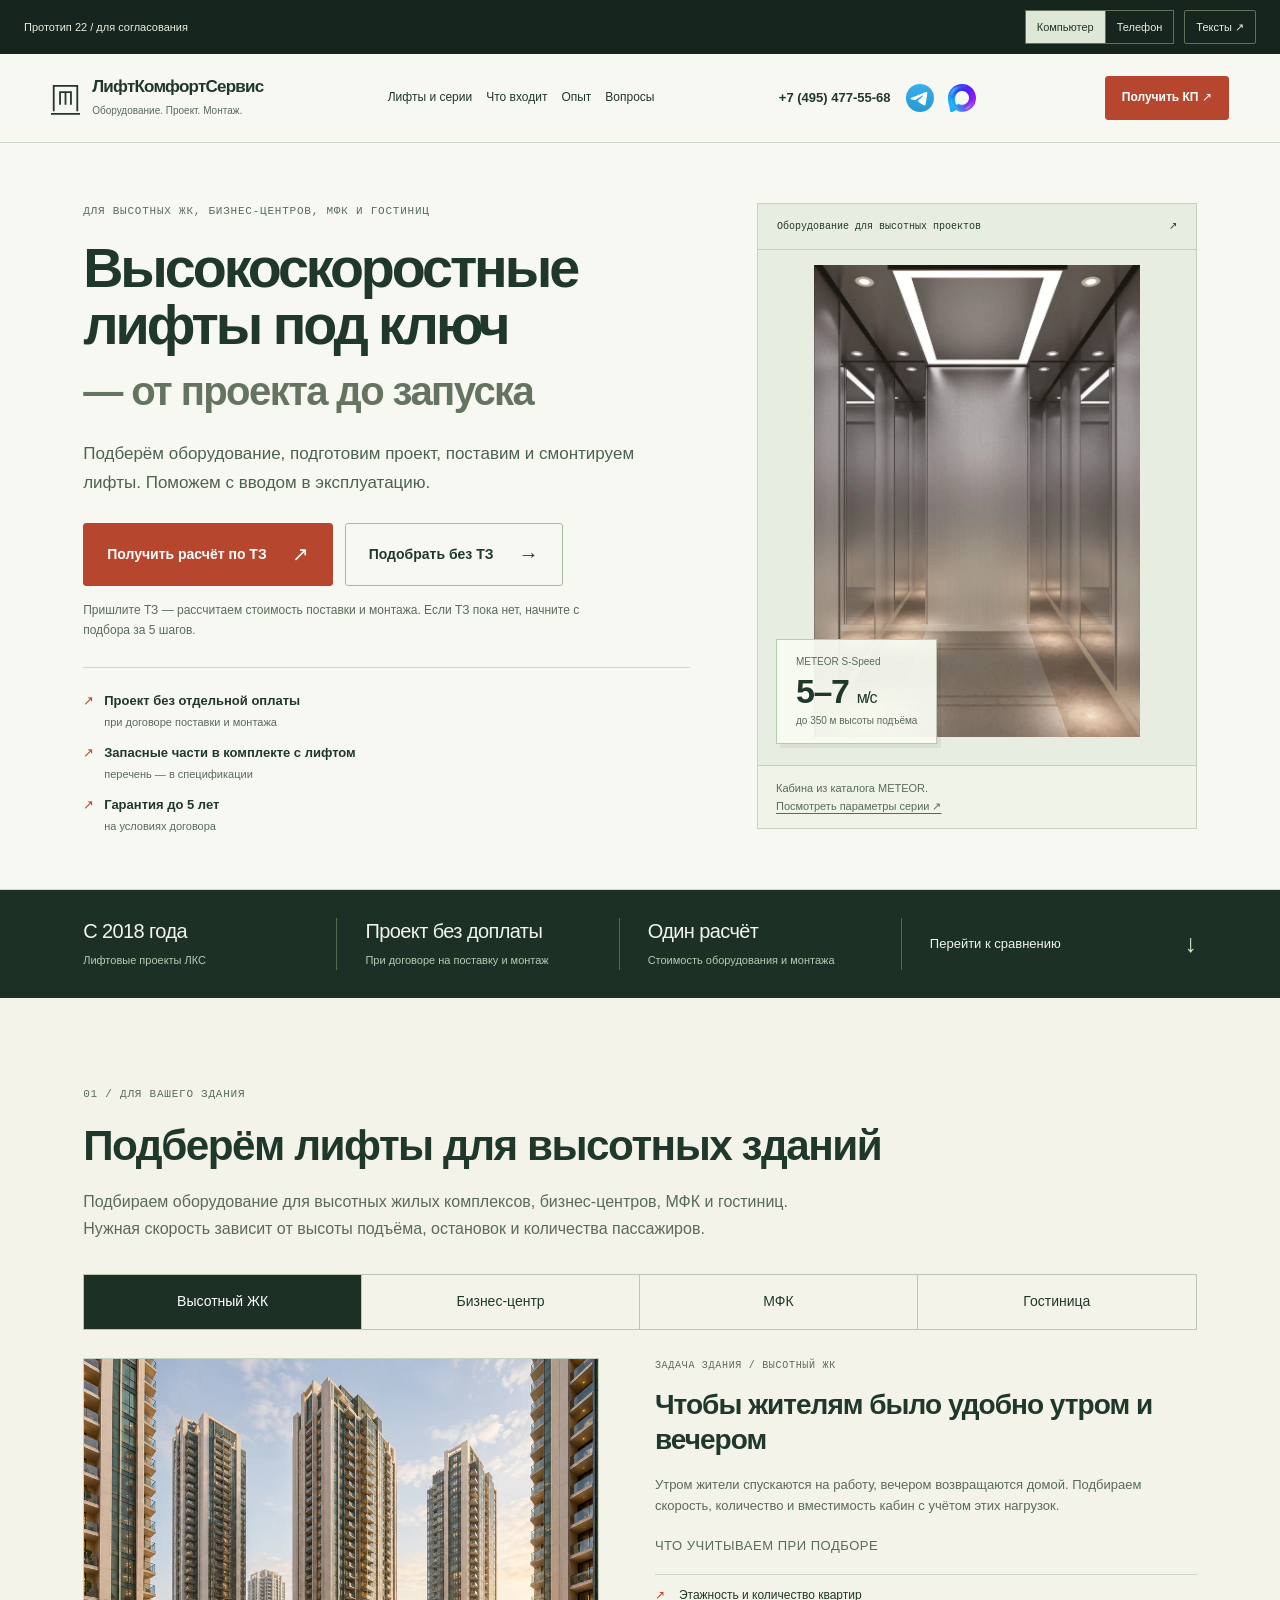
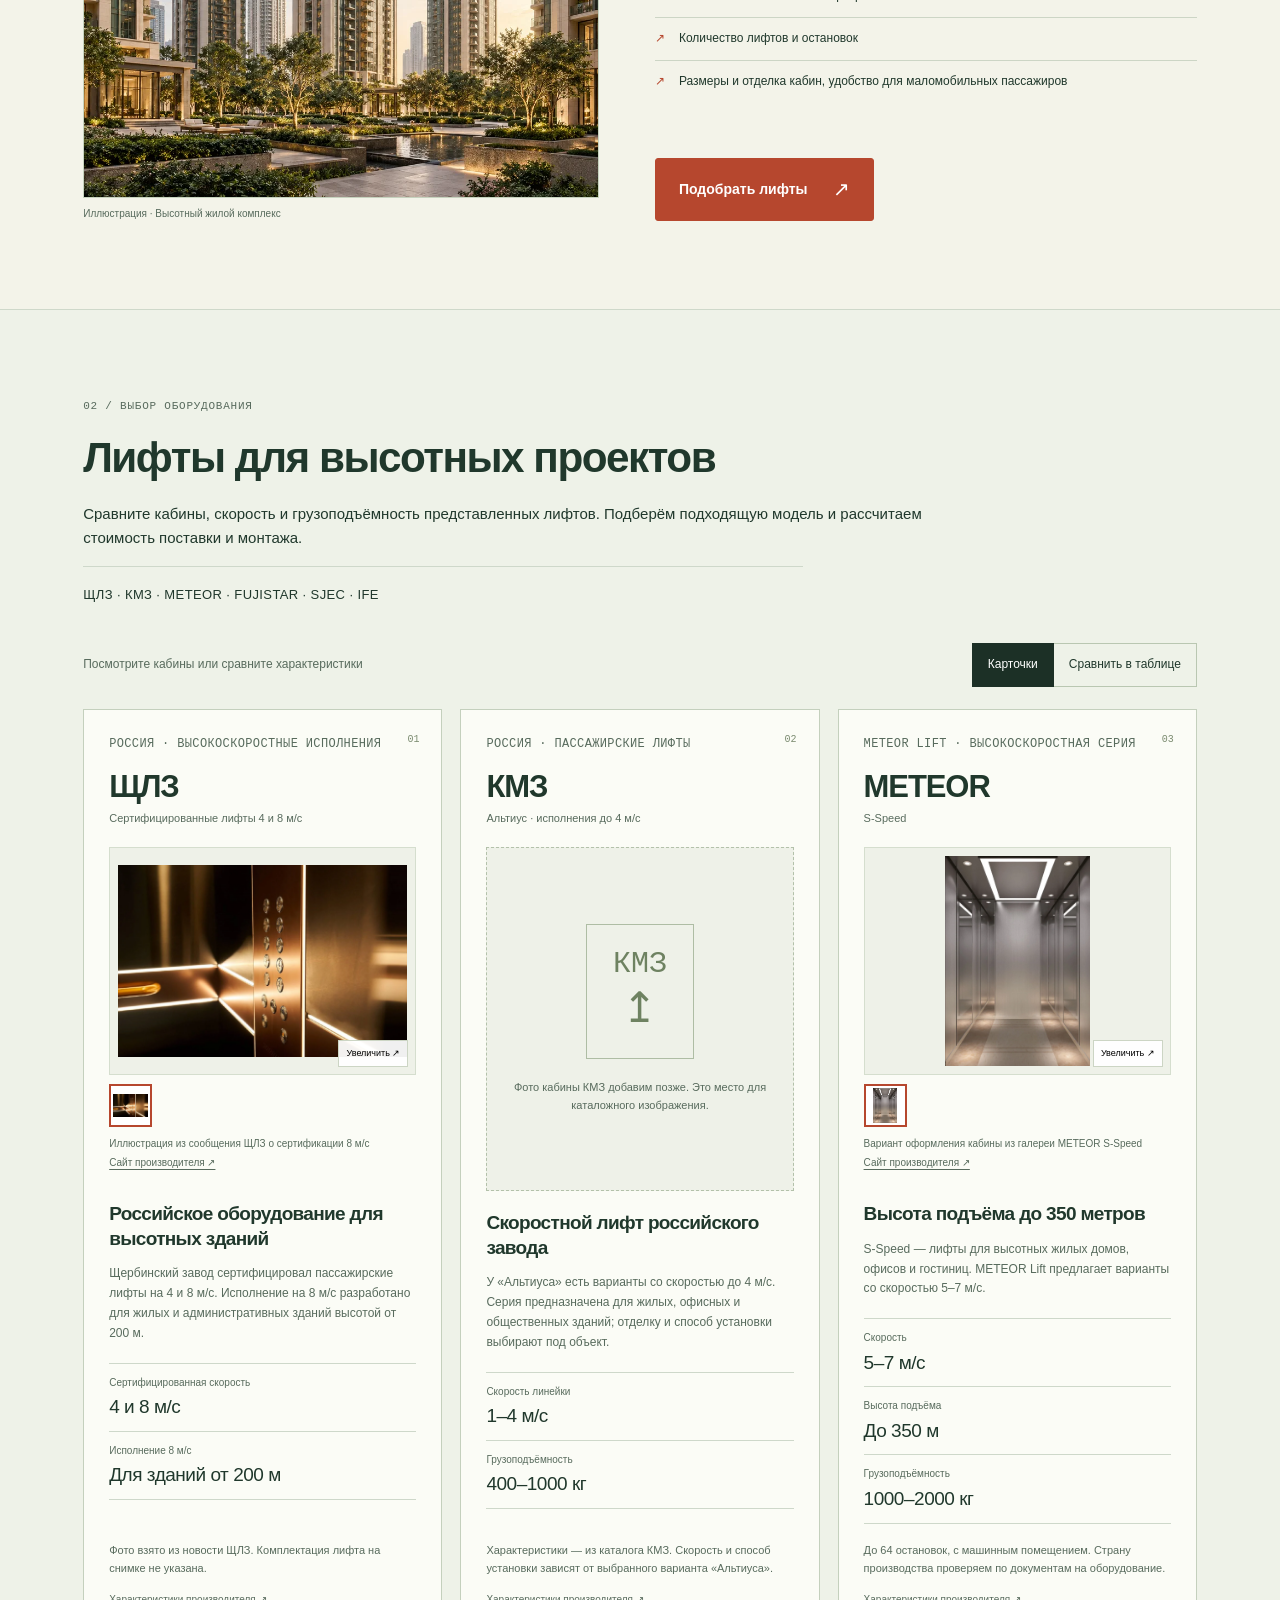
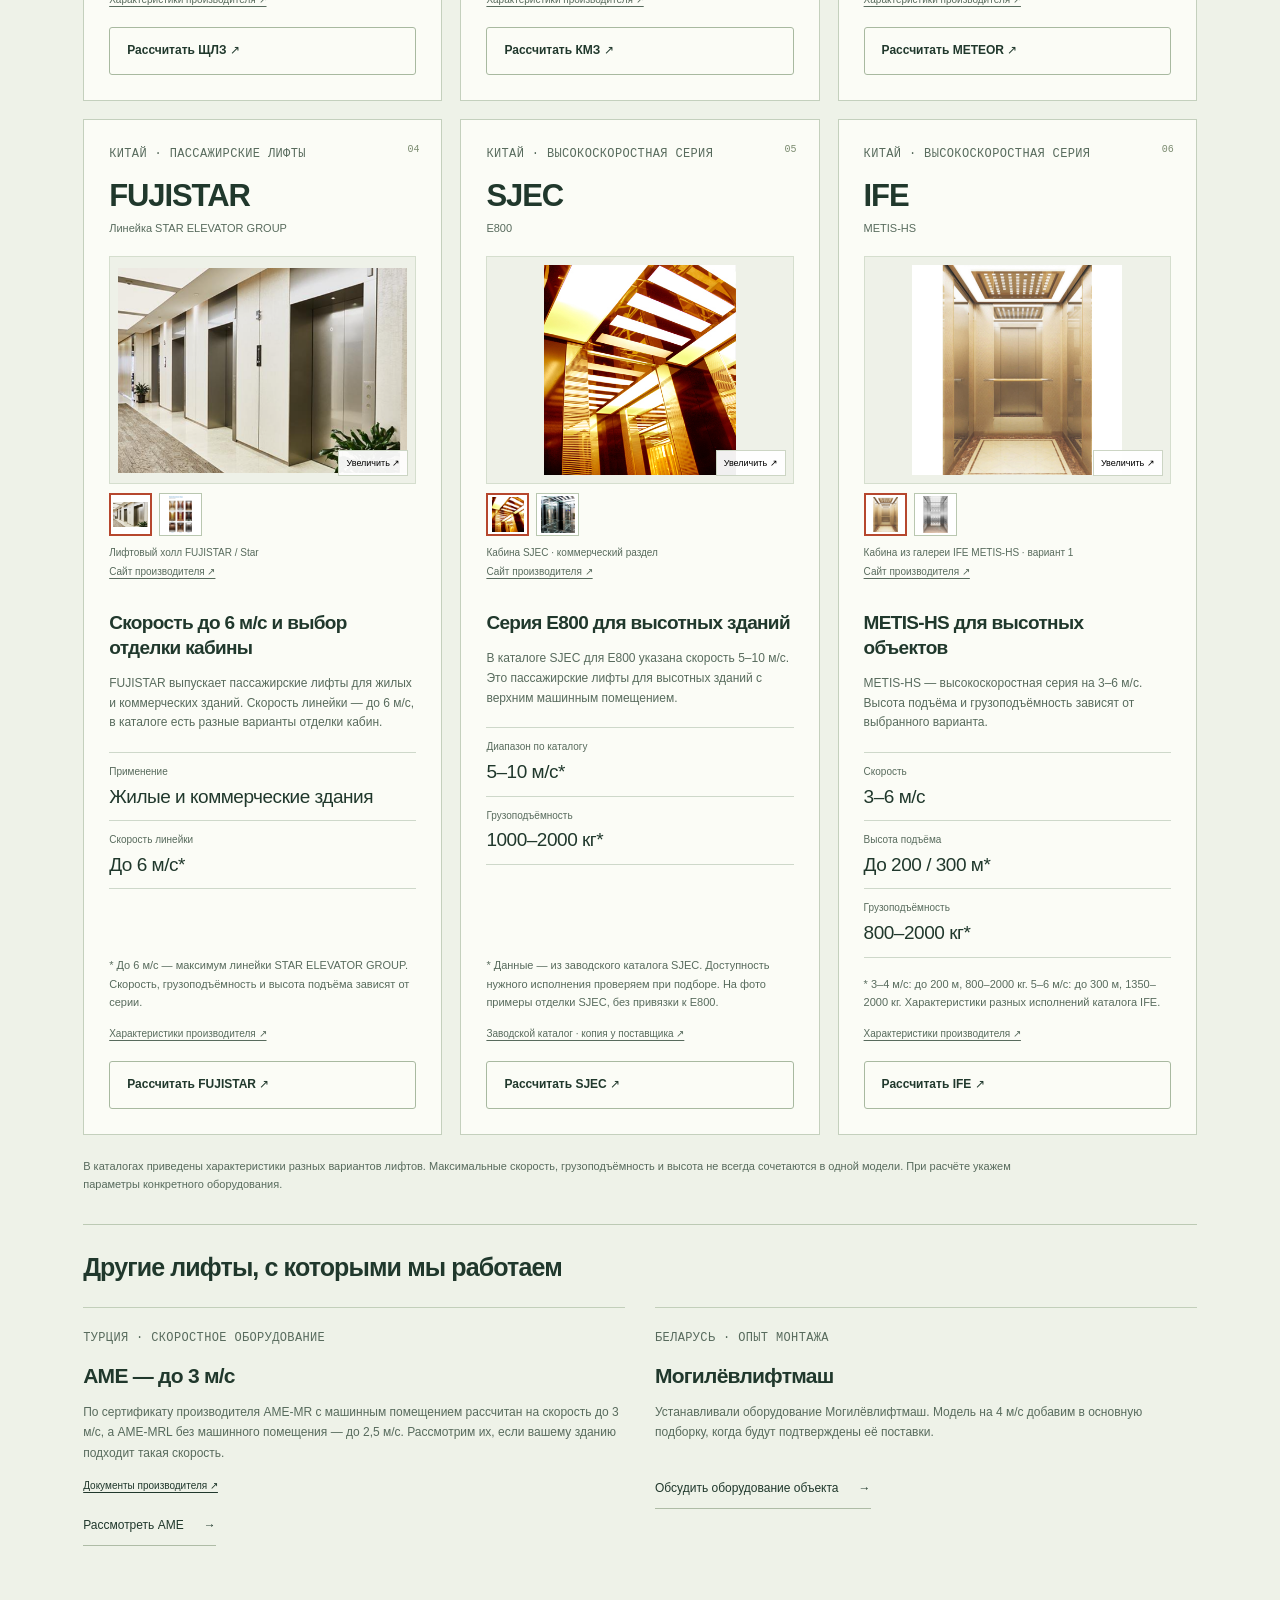
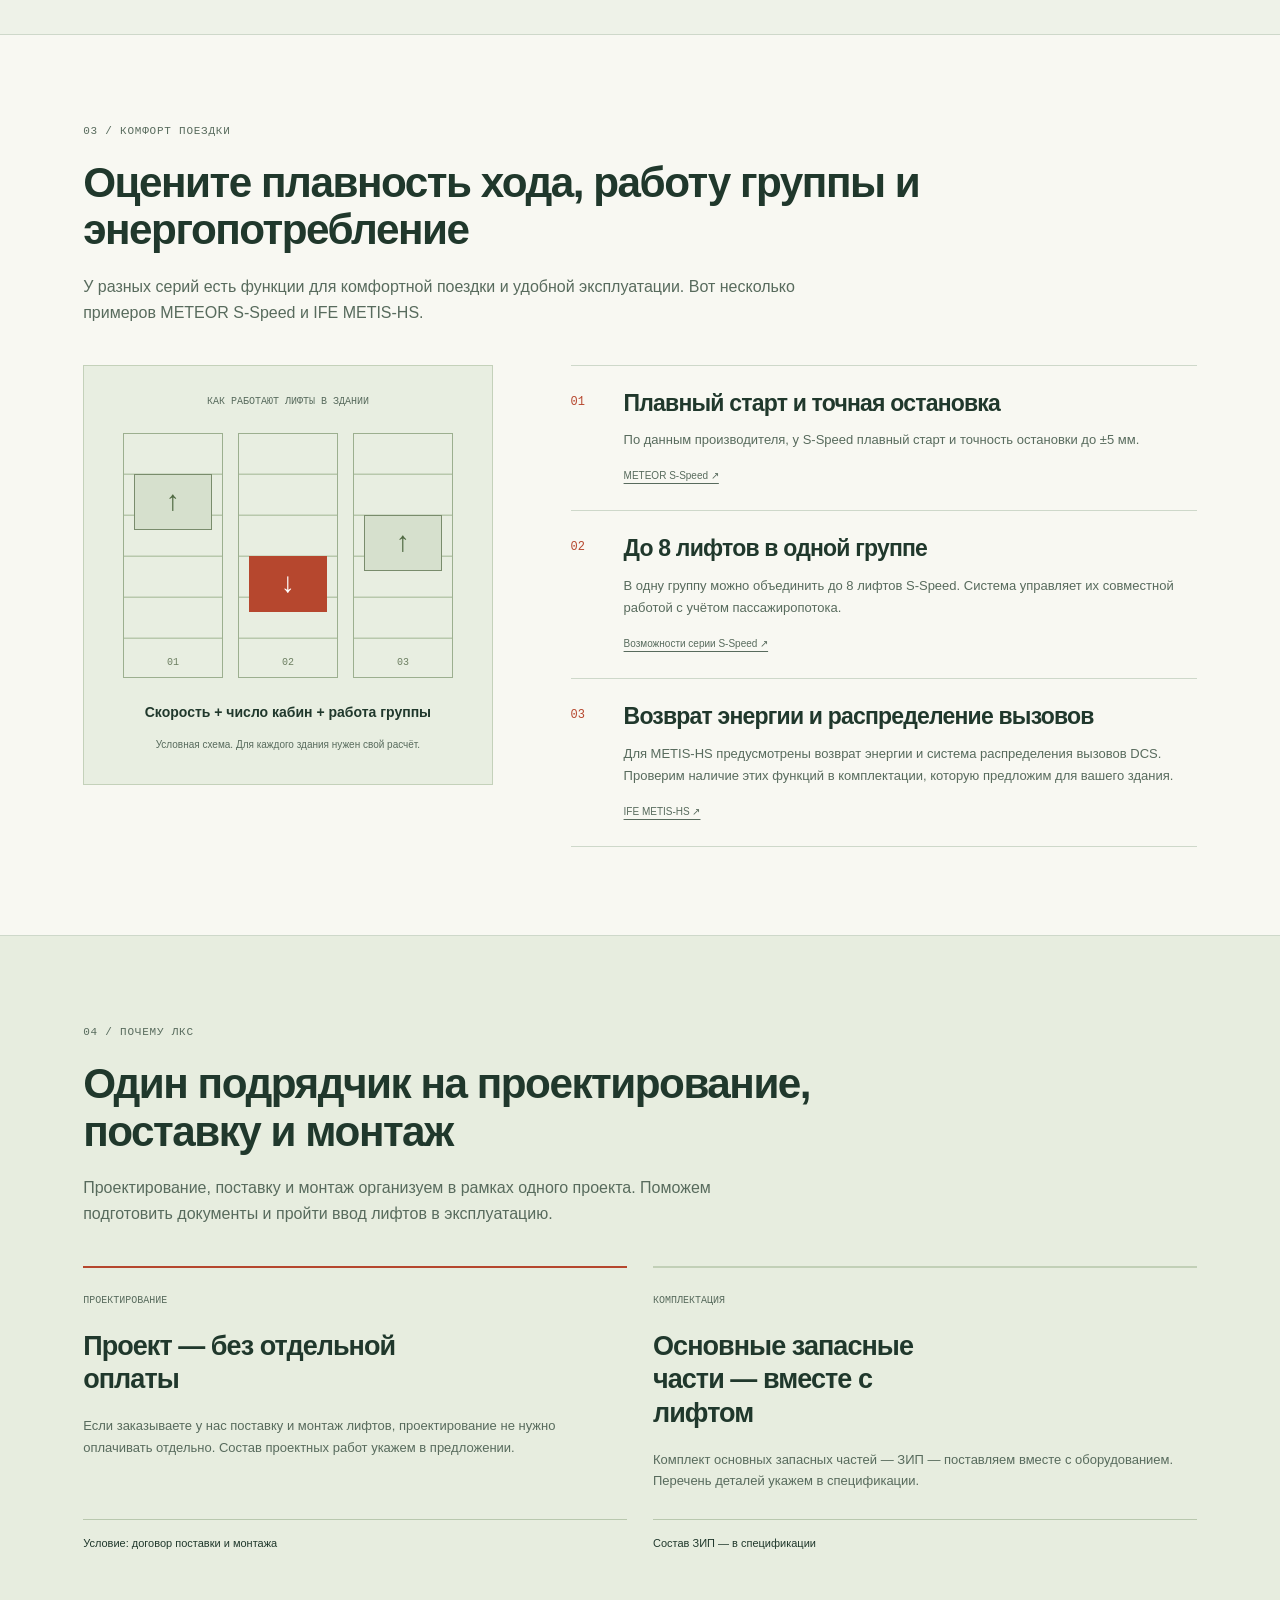
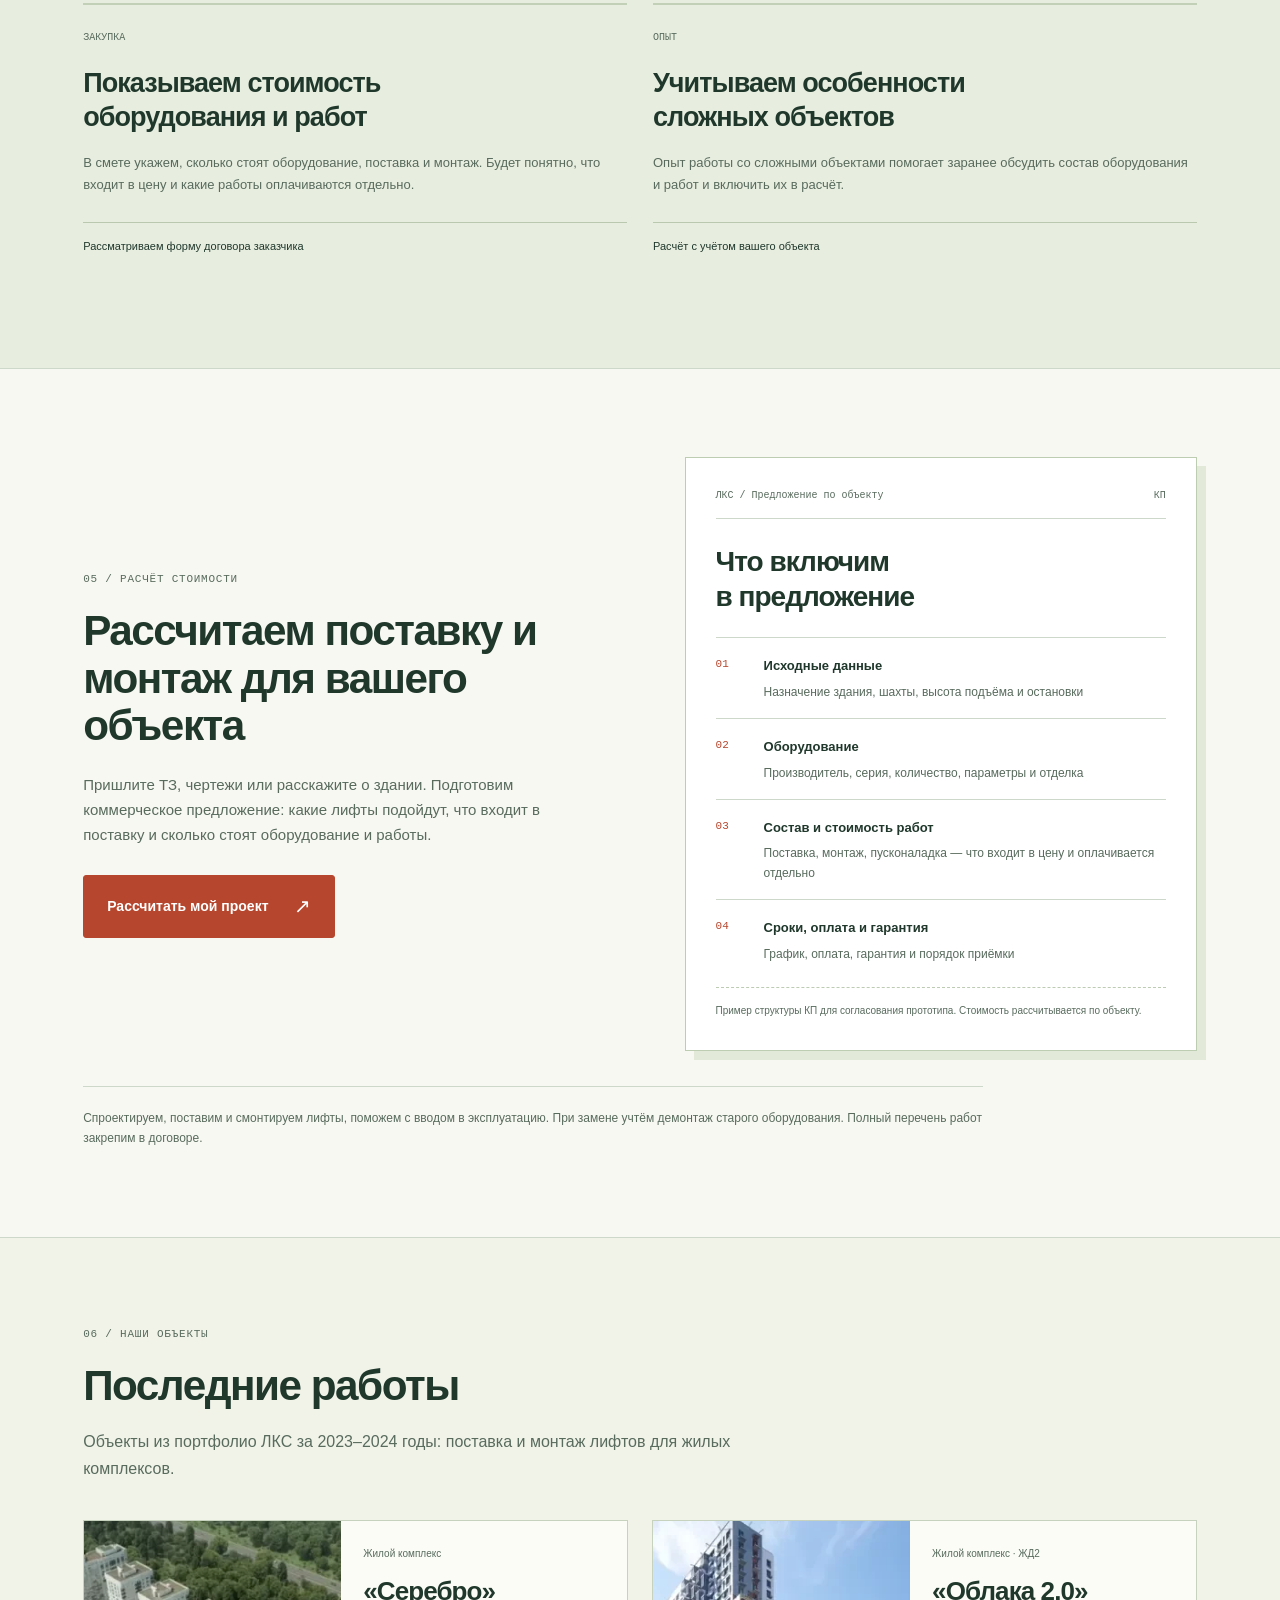
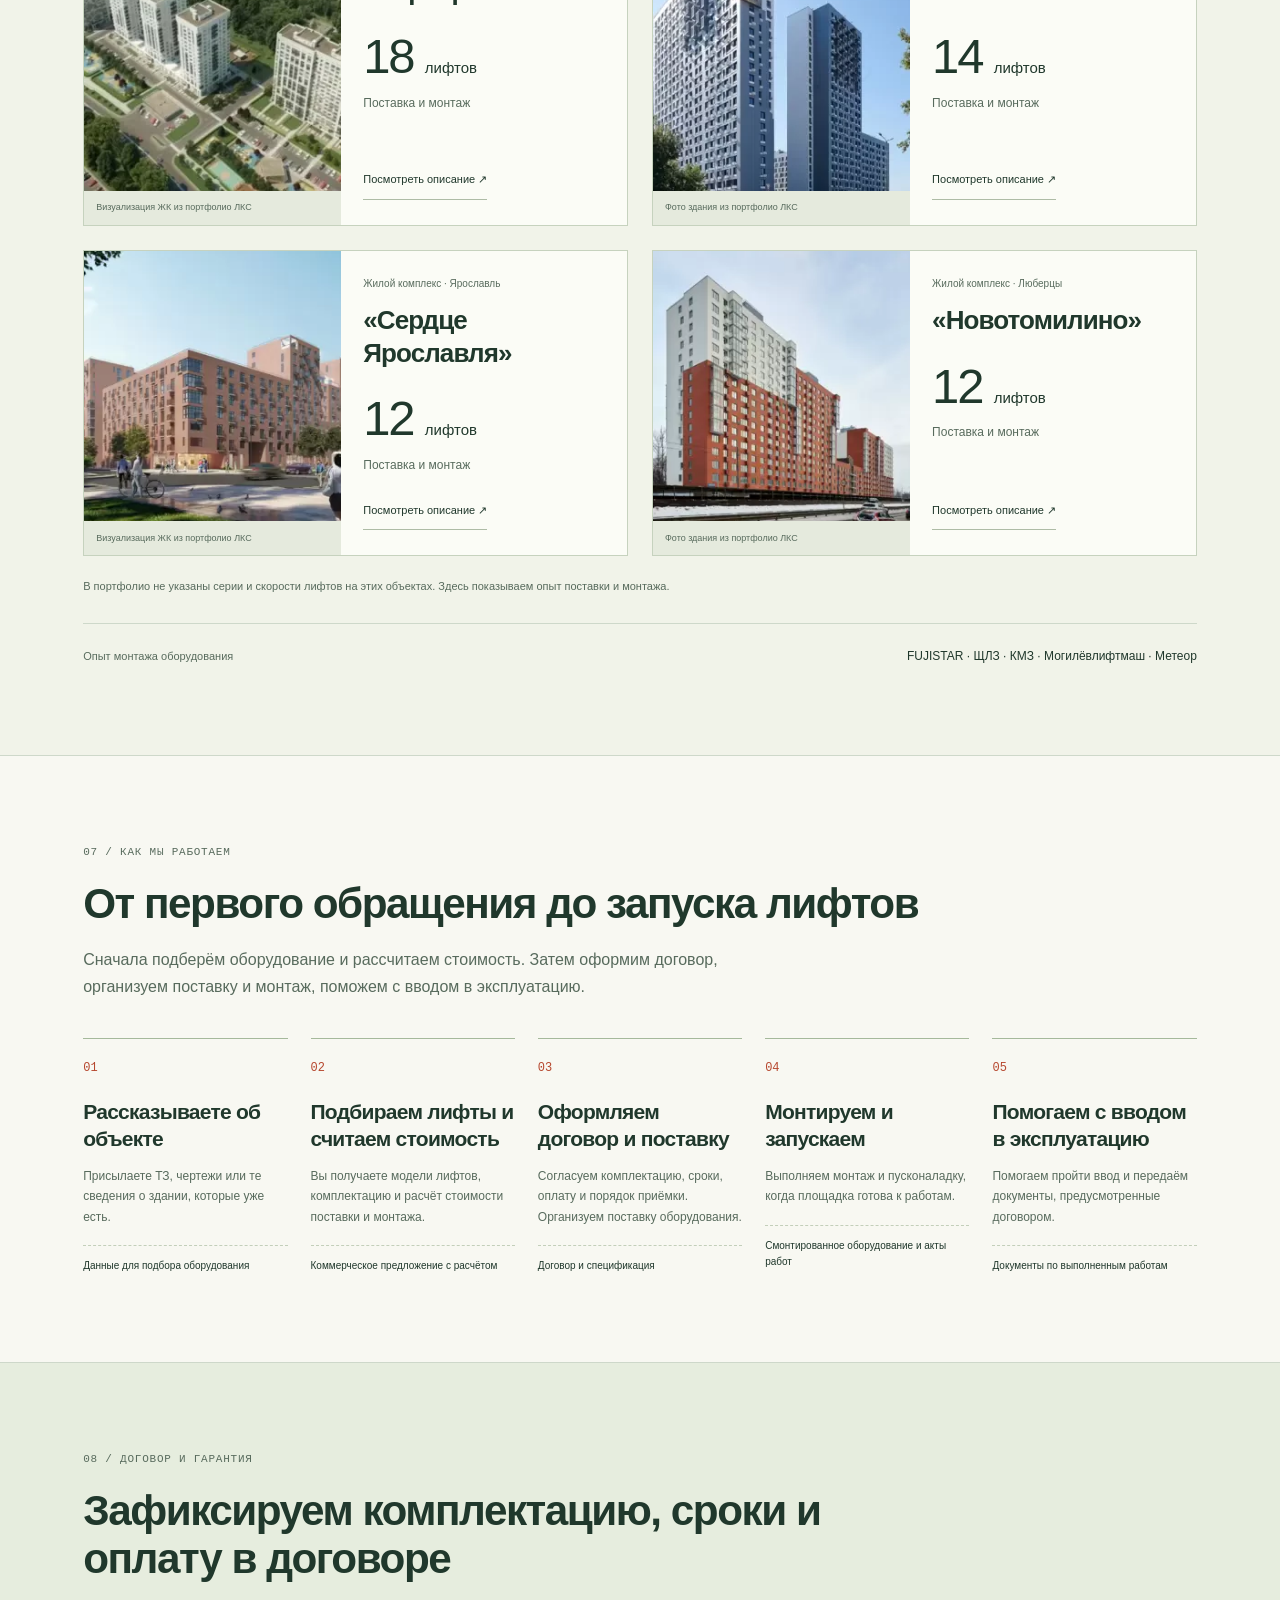
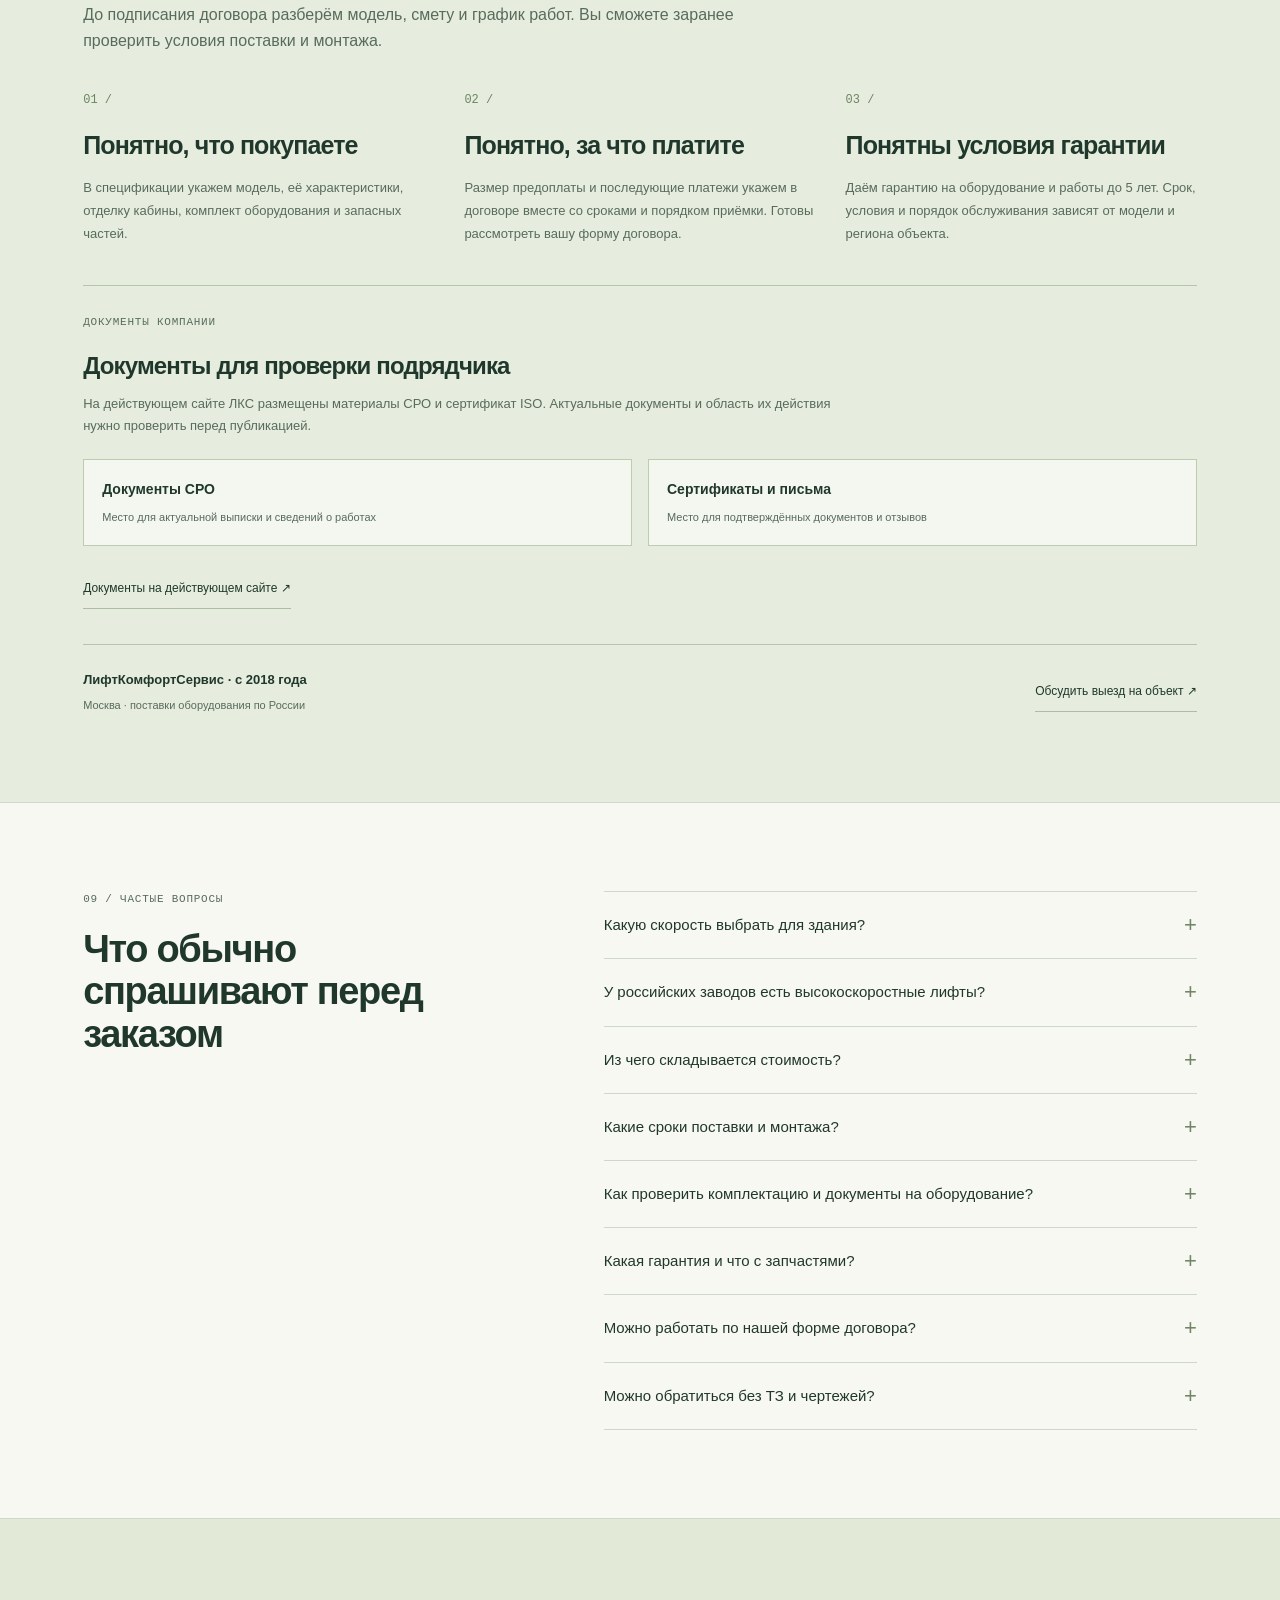
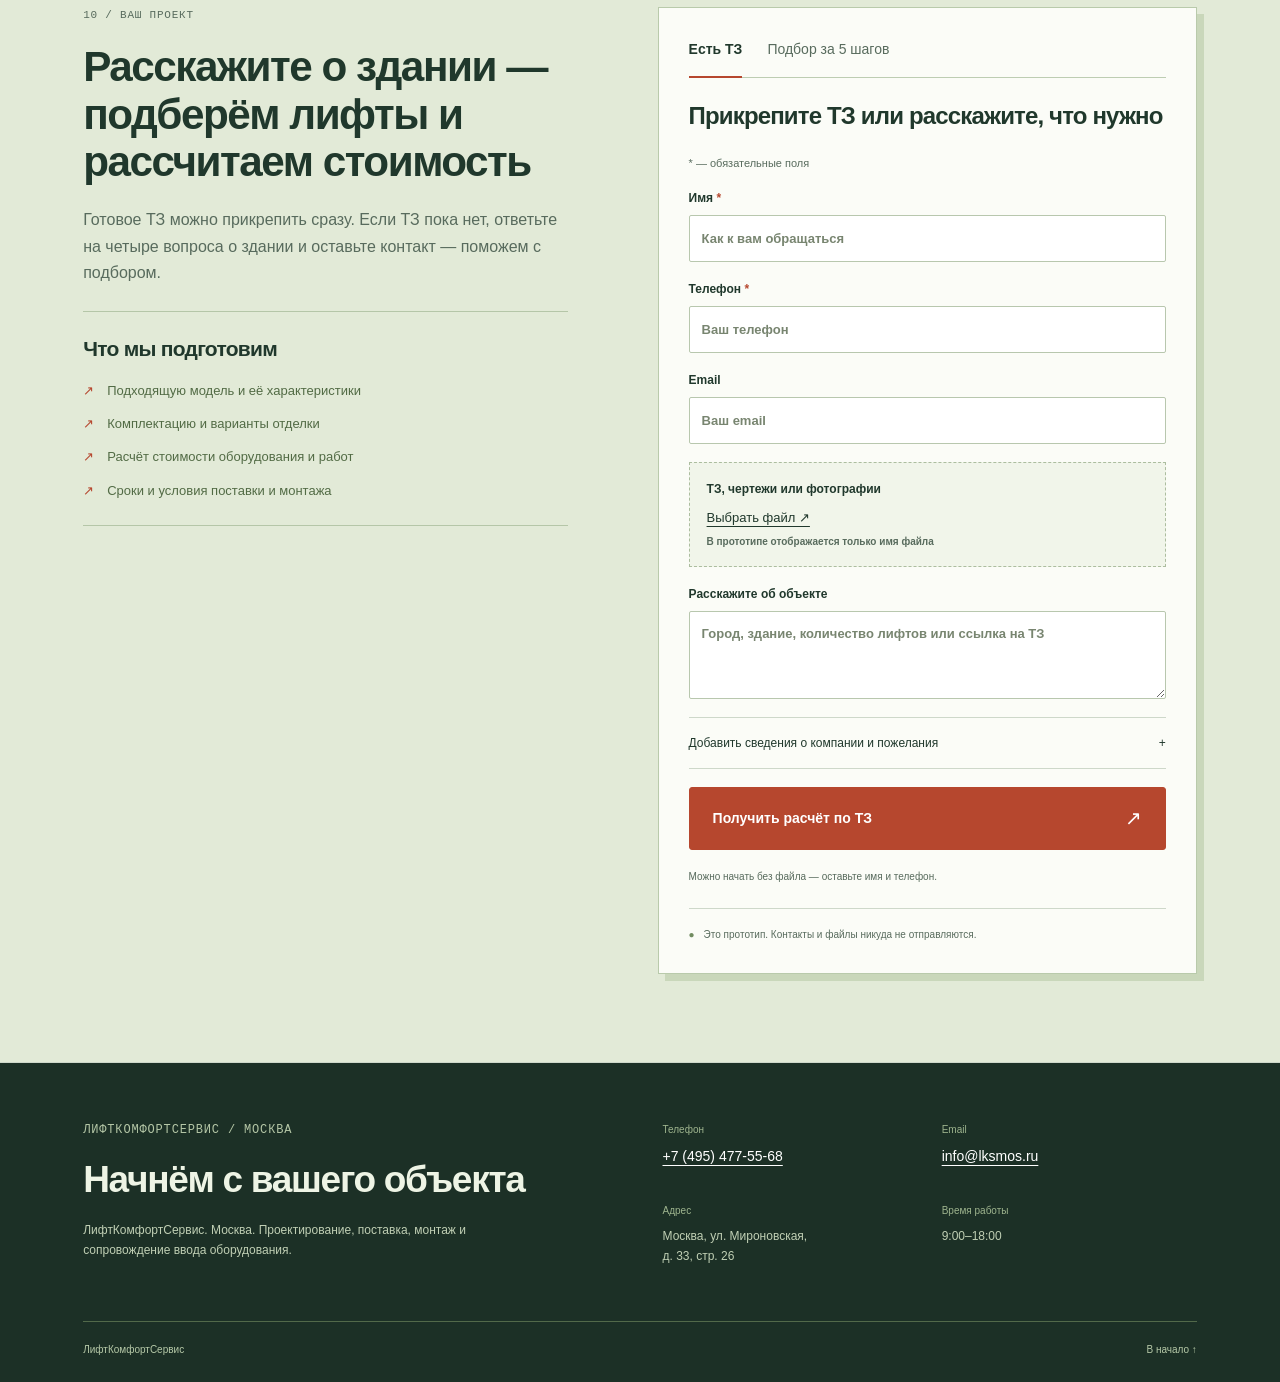
==== index.html @ 44afee44 "Open building selection in modal with prefilled type" ====
<!DOCTYPE html>

<html lang="ru"><head><meta charset="utf-8"/><meta content="width=device-width,initial-scale=1" name="viewport"/><meta content="noindex,nofollow" name="robots"/><meta content="Высокоскоростные лифты для высотных проектов: подбор оборудования, проектирование, поставка и монтаж. Кликабельный прототип ЛКС." name="description"/><title>Высокоскоростные лифты под ключ — ЛифтКомфортСервис / прототип</title><link href="styles.css?v=22" rel="stylesheet"/><script defer="" src="app.js?v=22"></script></head><body>
<div aria-label="Инструменты просмотра прототипа" class="review-bar"><span class="review-title">Прототип 22 / для согласования</span><div class="review-actions"><div aria-label="Ширина страницы" class="device-switch" role="group"><button aria-pressed="true" data-device="desktop" type="button">Компьютер</button><button aria-pressed="false" data-device="mobile" type="button">Телефон</button></div><button id="copy-open" type="button">Тексты ↗</button></div></div>
<div class="site-shell" id="site-shell"><a class="skip-link" href="#main">К содержанию</a><header class="header"><a aria-label="ЛифтКомфортСервис — к началу" class="brand" href="#top"><svg aria-hidden="true" class="brand-mark" viewbox="0 0 32 36"><path d="M3 32V4h26v28M10 25V11h12v14M16 11v14M0 35h32" fill="none" stroke="currentColor" stroke-width="2"></path></svg><span><strong>ЛифтКомфортСервис</strong><small>Оборудование. Проект. Монтаж.</small></span></a><nav aria-label="Основная навигация" class="nav" id="main-nav"><a href="#equipment">Лифты и серии</a><a href="#scope">Что входит</a><a href="#projects">Опыт</a><a href="#faq">Вопросы</a></nav><div class="header-connection"><a class="header-phone" href="tel:+74954775568">+7 (495) 477-55-68</a><div aria-label="Написать в мессенджер" class="header-messengers" role="group"><button aria-haspopup="dialog" aria-label="Telegram — демо-кнопка" class="messenger-button" data-messenger="Telegram" title="Telegram" type="button"><img alt="" aria-hidden="true" height="28" src="assets/icons/telegram.svg" width="28"/></button><button aria-haspopup="dialog" aria-label="MAX — демо-кнопка" class="messenger-button" data-messenger="MAX" title="MAX" type="button"><img alt="" aria-hidden="true" height="28" src="assets/icons/max.svg" width="28"/></button></div></div><button class="button small header-cta" aria-haspopup="dialog" aria-controls="quick-contact-dialog" id="quick-contact-open" type="button">Получить КП ↗</button><button aria-controls="main-nav" aria-expanded="false" class="menu-toggle" type="button">Меню <span aria-hidden="true">☰</span></button></header>
<main id="main"><section class="hero section" id="top"><div class="hero-copy"><p class="eyebrow">Для высотных ЖК, бизнес-центров, МФК и гостиниц</p><h1>Высокоскоростные лифты под ключ <span>— от проекта до запуска</span></h1><p class="lead">Подберём оборудование, подготовим проект, поставим и смонтируем лифты. Поможем с вводом в эксплуатацию.</p><div class="hero-actions"><button class="button" data-modal-lead="tz" aria-haspopup="dialog" type="button">Получить расчёт по ТЗ <span>↗</span></button><button class="button secondary" data-modal-lead="selection" aria-haspopup="dialog" type="button">Подобрать без ТЗ <span>→</span></button></div><p class="micro">Пришлите ТЗ — рассчитаем стоимость поставки и монтажа. Если ТЗ пока нет, начните с подбора за 5 шагов.</p><ul class="hero-benefits"><li><b>Проект без отдельной оплаты</b><span>при договоре поставки и монтажа</span></li><li><b>Запасные части в комплекте с лифтом</b><span>перечень — в спецификации</span></li><li><b>Гарантия до 5 лет</b><span>на условиях договора</span></li></ul></div><div class="hero-visual"><div class="visual-top"><span>Оборудование для высотных проектов</span><span aria-hidden="true">↗</span></div><img alt="Вариант оформления кабины METEOR S-Speed из галереи производителя" class="hero-equipment-image" fetchpriority="high" height="1000" src="assets/manufacturers/meteor-s-speed-cabin.webp" width="691"/><div class="visual-spec"><span>METEOR S-Speed</span><strong>5–7 <small>м/с</small></strong><span>до 350 м высоты подъёма</span></div><p class="hero-photo-caption">Кабина из каталога METEOR.<a href="#equipment-meteor">Посмотреть параметры серии ↗</a></p></div></section>
<div class="proof-strip"><div><strong>С 2018 года</strong><span>Лифтовые проекты ЛКС</span></div><div><strong>Проект без доплаты</strong><span>При договоре на поставку и монтаж</span></div><div><strong>Один расчёт</strong><span>Стоимость оборудования и монтажа</span></div><a href="#equipment">Перейти к сравнению <span>↓</span></a></div>
<section class="section task-section" id="solutions"><div class="section-intro"><p class="eyebrow">01 / Для вашего здания</p><h2>Подберём лифты для высотных зданий</h2><p>Подбираем оборудование для высотных жилых комплексов, бизнес-центров, МФК и гостиниц. Нужная скорость зависит от высоты подъёма, остановок и количества пассажиров.</p></div><div aria-label="Тип здания" class="segment-tabs" role="tablist"><button aria-controls="segment-panel-residential" aria-selected="true" data-segment="residential" id="segment-residential" role="tab" tabindex="0" type="button">Высотный ЖК</button><button aria-controls="segment-panel-office" aria-selected="false" data-segment="office" id="segment-office" role="tab" tabindex="-1" type="button">Бизнес-центр</button><button aria-controls="segment-panel-mixed" aria-selected="false" data-segment="mixed" id="segment-mixed" role="tab" tabindex="-1" type="button">МФК</button><button aria-controls="segment-panel-hotel" aria-selected="false" data-segment="hotel" id="segment-hotel" role="tab" tabindex="-1" type="button">Гостиница</button></div><div aria-labelledby="segment-residential" class="segment-panel" id="segment-panel-residential" role="tabpanel"><figure class="segment-visual"><img alt="Архитектурная иллюстрация: высотный жилой комплекс" decoding="async" height="800" src="assets/buildings/residential.webp" width="1200"/><figcaption>Иллюстрация · Высотный жилой комплекс</figcaption></figure><div class="segment-details"><div><p class="overline">Задача здания / Высотный ЖК</p><h3>Чтобы жителям было удобно утром и вечером</h3><p>Утром жители спускаются на работу, вечером возвращаются домой. Подбираем скорость, количество и вместимость кабин с учётом этих нагрузок.</p></div><div class="input-map"><p>Что учитываем при подборе</p><ul><li>Этажность и количество квартир</li><li>Количество лифтов и остановок</li><li>Размеры и отделка кабин, удобство для маломобильных пассажиров</li></ul></div><button class="button" data-modal-lead="selection" aria-haspopup="dialog" data-object="Жилой комплекс" type="button">Подобрать лифты<span>↗</span></button></div></div><div aria-labelledby="segment-office" class="segment-panel" hidden="" id="segment-panel-office" role="tabpanel"><figure class="segment-visual"><img alt="Архитектурная иллюстрация: бизнес-центр" decoding="async" height="800" src="assets/buildings/office.webp" width="1200"/><figcaption>Иллюстрация · Бизнес-центр</figcaption></figure><div class="segment-details"><div><p class="overline">Задача здания / Бизнес-центр</p><h3>Удобный подъём для сотрудников и гостей</h3><p>В бизнес-центре многие приезжают к началу рабочего дня. Учитываем утренний поток, поездки между этажами и совместную работу нескольких лифтов.</p></div><div class="input-map"><p>Что учитываем при подборе</p><ul><li>Сколько людей работает на каждом этаже</li><li>Какие этажи обслуживает каждая группа лифтов</li><li>Требования к контролю доступа</li></ul></div><button class="button" data-modal-lead="selection" aria-haspopup="dialog" data-object="Бизнес-центр" type="button">Подобрать лифты<span>↗</span></button></div></div><div aria-labelledby="segment-mixed" class="segment-panel" hidden="" id="segment-panel-mixed" role="tabpanel"><figure class="segment-visual"><img alt="Архитектурная иллюстрация: многофункциональный комплекс" decoding="async" height="800" src="assets/buildings/mixed.webp" width="1200"/><figcaption>Иллюстрация · Многофункциональный комплекс</figcaption></figure><div class="segment-details"><div><p class="overline">Задача здания / МФК</p><h3>Для жителей, сотрудников и посетителей комплекса</h3><p>В одном комплексе люди едут в квартиры, офисы и общественные зоны. Подбираем лифты с учётом этих маршрутов и нагрузки на каждую часть здания.</p></div><div class="input-map"><p>Что учитываем при подборе</p><ul><li>Жилые, офисные и общественные зоны</li><li>Маршруты пассажиров и нужные остановки</li><li>Поездки посетителей, сотрудников и служб здания</li></ul></div><button class="button" data-modal-lead="selection" aria-haspopup="dialog" data-object="МФК" type="button">Подобрать лифты<span>↗</span></button></div></div><div aria-labelledby="segment-hotel" class="segment-panel" hidden="" id="segment-panel-hotel" role="tabpanel"><figure class="segment-visual"><img alt="Архитектурная иллюстрация: гостиница" decoding="async" height="800" src="assets/buildings/hotel.webp" width="1200"/><figcaption>Иллюстрация · Гостиница</figcaption></figure><div class="segment-details"><div><p class="overline">Задача здания / Гостиница</p><h3>Для гостей с багажом и работы персонала</h3><p>Гостям нужны удобные кабины для поездок с багажом, персоналу — лифты для повседневной работы. Учитываем оба сценария и требования к отделке.</p></div><div class="input-map"><p>Что учитываем при подборе</p><ul><li>Категория гостиницы и количество гостей</li><li>Гостевые и служебные маршруты</li><li>Вместимость и оформление кабин</li></ul></div><button class="button" data-modal-lead="selection" aria-haspopup="dialog" data-object="Гостиница" type="button">Подобрать лифты<span>↗</span></button></div></div></section>
<section class="section equipment-section" id="equipment">
<div class="section-intro"><p class="eyebrow">02 / Выбор оборудования</p><h2>Лифты для высотных проектов</h2><p>Сравните кабины, скорость и грузоподъёмность представленных лифтов. Подберём подходящую модель и рассчитаем стоимость поставки и монтажа.</p><p class="factory-supply">ЩЛЗ · КМЗ · METEOR · FUJISTAR · SJEC · IFE</p></div>
<div class="equipment-toolbar"><p>Посмотрите кабины или сравните характеристики</p><div aria-label="Вид оборудования" class="view-switch" role="group"><button aria-pressed="true" data-equipment-view="cards" type="button">Карточки</button><button aria-pressed="false" data-equipment-view="table" type="button">Сравнить в таблице</button></div></div><div class="equipment-grid"><article class="equipment-card" id="equipment-shlz"><p class="equipment-country">Россия · Высокоскоростные исполнения</p><span class="card-index">01</span><h3>ЩЛЗ<small>Сертифицированные лифты 4 и 8 м/с</small></h3><figure class="equipment-gallery" data-brand-gallery="ЩЛЗ"><button aria-haspopup="dialog" aria-label="Увеличить: Иллюстрация из сообщения ЩЛЗ о сертификации 8 м/с" class="equipment-photo-open" type="button"><img alt="Панель управления и отделка кабины на иллюстрации Щербинского лифтостроительного завода" decoding="async" height="799" loading="lazy" src="assets/manufacturers/shlz-cabin-detail.webp" width="1200"/><span aria-hidden="true" class="photo-zoom">Увеличить ↗</span></button><div aria-label="Изображения ЩЛЗ" class="equipment-thumbs" role="group"><button aria-label="Показать: Иллюстрация из сообщения ЩЛЗ о сертификации 8 м/с" aria-pressed="true" data-alt="Панель управления и отделка кабины на иллюстрации Щербинского лифтостроительного завода" data-caption="Иллюстрация из сообщения ЩЛЗ о сертификации 8 м/с" data-equipment-photo="" data-height="799" data-source="https://www.shlz.ru/news/shcherbinskiy-liftostroitelnyy-zavod-sertifitsiroval-lift-so-skorostyu-8-metrov-v-sekundu/" data-src="assets/manufacturers/shlz-cabin-detail.webp" data-width="1200" type="button"><img alt="" decoding="async" height="56" loading="lazy" src="assets/manufacturers/shlz-cabin-detail.webp" width="56"/></button></div><figcaption><span class="equipment-photo-caption">Иллюстрация из сообщения ЩЛЗ о сертификации 8 м/с</span><a class="equipment-photo-source" href="https://www.shlz.ru/news/shcherbinskiy-liftostroitelnyy-zavod-sertifitsiroval-lift-so-skorostyu-8-metrov-v-sekundu/" rel="noopener noreferrer" target="_blank">Сайт производителя ↗</a></figcaption></figure><h4 class="equipment-benefit">Российское оборудование для высотных зданий</h4><p>Щербинский завод сертифицировал пассажирские лифты на 4 и 8 м/с. Исполнение на 8 м/с разработано для жилых и административных зданий высотой от 200 м.</p><dl><div><dt>Сертифицированная скорость</dt><dd>4 и 8 м/с</dd></div><div><dt>Исполнение 8 м/с</dt><dd>Для зданий от 200 м</dd></div></dl><p class="equipment-detail">Фото взято из новости ЩЛЗ. Комплектация лифта на снимке не указана.</p><p class="equipment-spec-source"><a href="https://www.shlz.ru/news/shcherbinskiy-liftostroitelnyy-zavod-sertifitsiroval-lift-so-skorostyu-8-metrov-v-sekundu/" rel="noopener noreferrer" target="_blank">Характеристики производителя ↗</a></p><button class="button secondary full" data-brand="ЩЛЗ" data-lead="selection" type="button">Рассчитать ЩЛЗ ↗</button></article><article class="equipment-card" id="equipment-kmz"><p class="equipment-country">Россия · Пассажирские лифты</p><span class="card-index">02</span><h3>КМЗ<small>Альтиус · исполнения до 4 м/с</small></h3><figure class="equipment-pending"><div aria-hidden="true" class="equipment-pending-mark">КМЗ<span>↥</span></div><figcaption>Фото кабины КМЗ добавим позже. Это место для каталожного изображения.</figcaption></figure><h4 class="equipment-benefit">Скоростной лифт российского завода</h4><p>У «Альтиуса» есть варианты со скоростью до 4 м/с. Серия предназначена для жилых, офисных и общественных зданий; отделку и способ установки выбирают под объект.</p><dl><div><dt>Скорость линейки</dt><dd>1–4 м/с</dd></div><div><dt>Грузоподъёмность</dt><dd>400–1000 кг</dd></div></dl><p class="equipment-detail">Характеристики — из каталога КМЗ. Скорость и способ установки зависят от выбранного варианта «Альтиуса».</p><p class="equipment-spec-source"><a href="https://www.kmzlift.ru/altius/" rel="noopener noreferrer" target="_blank">Характеристики производителя ↗</a></p><button class="button secondary full" data-brand="КМЗ" data-lead="selection" type="button">Рассчитать КМЗ ↗</button></article><article class="equipment-card" id="equipment-meteor"><p class="equipment-country">METEOR Lift · Высокоскоростная серия</p><span class="card-index">03</span><h3>METEOR<small>S-Speed</small></h3><figure class="equipment-gallery" data-brand-gallery="METEOR"><button aria-haspopup="dialog" aria-label="Увеличить: Вариант оформления кабины из галереи METEOR S-Speed" class="equipment-photo-open" type="button"><img alt="Кабина с серебристой отделкой из официальной галереи METEOR S-Speed" decoding="async" height="1000" loading="lazy" src="assets/manufacturers/meteor-s-speed-cabin.webp" width="691"/><span aria-hidden="true" class="photo-zoom">Увеличить ↗</span></button><div aria-label="Изображения METEOR" class="equipment-thumbs" role="group"><button aria-label="Показать: Вариант оформления кабины из галереи METEOR S-Speed" aria-pressed="true" data-alt="Кабина с серебристой отделкой из официальной галереи METEOR S-Speed" data-caption="Вариант оформления кабины из галереи METEOR S-Speed" data-equipment-photo="" data-height="1000" data-source="https://meteor.ru/equipment/passengerelevators/s-speed/" data-src="assets/manufacturers/meteor-s-speed-cabin.webp" data-width="691" type="button"><img alt="" decoding="async" height="56" loading="lazy" src="assets/manufacturers/meteor-s-speed-cabin.webp" width="56"/></button></div><figcaption><span class="equipment-photo-caption">Вариант оформления кабины из галереи METEOR S-Speed</span><a class="equipment-photo-source" href="https://meteor.ru/equipment/passengerelevators/s-speed/" rel="noopener noreferrer" target="_blank">Сайт производителя ↗</a></figcaption></figure><h4 class="equipment-benefit">Высота подъёма до 350 метров</h4><p>S-Speed — лифты для высотных жилых домов, офисов и гостиниц. METEOR Lift предлагает варианты со скоростью 5–7 м/с.</p><dl><div><dt>Скорость</dt><dd>5–7 м/с</dd></div><div><dt>Высота подъёма</dt><dd>До 350 м</dd></div><div><dt>Грузоподъёмность</dt><dd>1000–2000 кг</dd></div></dl><p class="equipment-detail">До 64 остановок, с машинным помещением. Страну производства проверяем по документам на оборудование.</p><p class="equipment-spec-source"><a href="https://meteor.ru/equipment/passengerelevators/s-speed/" rel="noopener noreferrer" target="_blank">Характеристики производителя ↗</a></p><button class="button secondary full" data-brand="Метеор" data-lead="selection" type="button">Рассчитать METEOR ↗</button></article><article class="equipment-card" id="equipment-fujistar"><p class="equipment-country">Китай · Пассажирские лифты</p><span class="card-index">04</span><h3>FUJISTAR<small>Линейка STAR ELEVATOR GROUP</small></h3><figure class="equipment-gallery" data-brand-gallery="FUJISTAR"><button aria-haspopup="dialog" aria-label="Увеличить: Лифтовый холл FUJISTAR / Star" class="equipment-photo-open" type="button"><img alt="Лифтовый холл с рядом дверей пассажирских лифтов, изображение из каталога Star Elevator Group" decoding="async" height="710" loading="lazy" src="assets/manufacturers/fujistar-lift-lobby.png" width="1000"/><span aria-hidden="true" class="photo-zoom">Увеличить ↗</span></button><div aria-label="Изображения FUJISTAR" class="equipment-thumbs" role="group"><button aria-label="Показать: Лифтовый холл FUJISTAR / Star" aria-pressed="true" data-alt="Лифтовый холл с рядом дверей пассажирских лифтов, изображение из каталога Star Elevator Group" data-caption="Лифтовый холл FUJISTAR / Star" data-equipment-photo="" data-height="710" data-source="https://www.starelevatorgroup.com/PASSENGER-ELEVATOR-pd40702622.html" data-src="assets/manufacturers/fujistar-lift-lobby.png" data-width="1000" type="button"><img alt="" decoding="async" height="56" loading="lazy" src="assets/manufacturers/fujistar-lift-lobby.png" width="56"/></button><button aria-label="Показать: Варианты оформления кабин FUJISTAR / Star" aria-pressed="false" data-alt="Каталожный лист Star Elevator Group с девятью вариантами отделки кабин Noble Wood-Grain Style" data-caption="Варианты оформления кабин FUJISTAR / Star" data-equipment-photo="" data-height="1256" data-source="https://www.starelevatorgroup.com/PASSENGER-ELEVATOR-pd40702622.html" data-src="assets/manufacturers/fujistar-cabin-finishes.png" data-width="781" type="button"><img alt="" decoding="async" height="56" loading="lazy" src="assets/manufacturers/fujistar-cabin-finishes.png" width="56"/></button></div><figcaption><span class="equipment-photo-caption">Лифтовый холл FUJISTAR / Star</span><a class="equipment-photo-source" href="https://www.starelevatorgroup.com/PASSENGER-ELEVATOR-pd40702622.html" rel="noopener noreferrer" target="_blank">Сайт производителя ↗</a></figcaption></figure><h4 class="equipment-benefit">Скорость до 6 м/с и выбор отделки кабины</h4><p>FUJISTAR выпускает пассажирские лифты для жилых и коммерческих зданий. Скорость линейки — до 6 м/с, в каталоге есть разные варианты отделки кабин.</p><dl><div><dt>Применение</dt><dd>Жилые и коммерческие здания</dd></div><div><dt>Скорость линейки</dt><dd>До 6 м/с*</dd></div></dl><p class="equipment-detail">* До 6 м/с — максимум линейки STAR ELEVATOR GROUP. Скорость, грузоподъёмность и высота подъёма зависят от серии.</p><p class="equipment-spec-source"><a href="https://www.starelevatorgroup.com/aboutus.html" rel="noopener noreferrer" target="_blank">Характеристики производителя ↗</a></p><button class="button secondary full" data-brand="FUJISTAR" data-lead="selection" type="button">Рассчитать FUJISTAR ↗</button></article><article class="equipment-card" id="equipment-sjec"><p class="equipment-country">Китай · Высокоскоростная серия</p><span class="card-index">05</span><h3>SJEC<small>E800</small></h3><figure class="equipment-gallery" data-brand-gallery="SJEC"><button aria-haspopup="dialog" aria-label="Увеличить: Кабина SJEC · коммерческий раздел" class="equipment-photo-open" type="button"><img alt="Интерьер кабины SJEC в золотистых тонах с зеркальными стенами и потолком" decoding="async" height="400" loading="lazy" src="assets/manufacturers/sjec-commercial-cabin.jpg" width="367"/><span aria-hidden="true" class="photo-zoom">Увеличить ↗</span></button><div aria-label="Изображения SJEC" class="equipment-thumbs" role="group"><button aria-label="Показать: Кабина SJEC · коммерческий раздел" aria-pressed="true" data-alt="Интерьер кабины SJEC в золотистых тонах с зеркальными стенами и потолком" data-caption="Кабина SJEC · коммерческий раздел" data-equipment-photo="" data-height="400" data-source="http://www.sjec.com.cn/products/#commercial" data-src="assets/manufacturers/sjec-commercial-cabin.jpg" data-width="367" type="button"><img alt="" decoding="async" height="56" loading="lazy" src="assets/manufacturers/sjec-commercial-cabin.jpg" width="56"/></button><button aria-label="Показать: Кабина SJEC · жилой раздел" aria-pressed="false" data-alt="Интерьер кабины SJEC с зеркальными стенами, поручнем и узорным полом" data-caption="Кабина SJEC · жилой раздел" data-equipment-photo="" data-height="400" data-source="http://www.sjec.com.cn/products/#residential" data-src="assets/manufacturers/sjec-residential-cabin.jpg" data-width="367" type="button"><img alt="" decoding="async" height="56" loading="lazy" src="assets/manufacturers/sjec-residential-cabin.jpg" width="56"/></button></div><figcaption><span class="equipment-photo-caption">Кабина SJEC · коммерческий раздел</span><a class="equipment-photo-source" href="http://www.sjec.com.cn/products/#commercial" rel="noopener noreferrer" target="_blank">Сайт производителя ↗</a></figcaption></figure><h4 class="equipment-benefit">Серия E800 для высотных зданий</h4><p>В каталоге SJEC для E800 указана скорость 5–10 м/с. Это пассажирские лифты для высотных зданий с верхним машинным помещением.</p><dl><div><dt>Диапазон по каталогу</dt><dd>5–10 м/с*</dd></div><div><dt>Грузоподъёмность</dt><dd>1000–2000 кг*</dd></div></dl><p class="equipment-detail">* Данные — из заводского каталога SJEC. Доступность нужного исполнения проверяем при подборе. На фото примеры отделки SJEC, без привязки к E800.</p><p class="equipment-spec-source"><a href="https://xn--b1afichejpbubkedfze.xn--p1ai/pdf/catalog/3_1.pdf" rel="noopener noreferrer" target="_blank">Заводской каталог · копия у поставщика ↗</a></p><button class="button secondary full" data-brand="SJEC" data-lead="selection" type="button">Рассчитать SJEC ↗</button></article><article class="equipment-card" id="equipment-ife"><p class="equipment-country">Китай · Высокоскоростная серия</p><span class="card-index">06</span><h3>IFE <small>METIS-HS</small></h3><figure class="equipment-gallery" data-brand-gallery="IFE"><button aria-haspopup="dialog" aria-label="Увеличить: Кабина из галереи IFE METIS-HS · вариант 1" class="equipment-photo-open" type="button"><img alt="Каталожная визуализация кабины со страницы IFE METIS-HS в золотистых тонах" decoding="async" height="800" loading="lazy" src="assets/manufacturers/ife-metis-hs-cabin-warm.jpg" width="800"/><span aria-hidden="true" class="photo-zoom">Увеличить ↗</span></button><div aria-label="Изображения IFE" class="equipment-thumbs" role="group"><button aria-label="Показать: Кабина из галереи IFE METIS-HS · вариант 1" aria-pressed="true" data-alt="Каталожная визуализация кабины со страницы IFE METIS-HS в золотистых тонах" data-caption="Кабина из галереи IFE METIS-HS · вариант 1" data-equipment-photo="" data-height="800" data-source="https://www.ife-elevator.com/products/high-speed-elevator-metis-hs/" data-src="assets/manufacturers/ife-metis-hs-cabin-warm.jpg" data-width="800" type="button"><img alt="" decoding="async" height="56" loading="lazy" src="assets/manufacturers/ife-metis-hs-cabin-warm.jpg" width="56"/></button><button aria-label="Показать: Кабина из галереи IFE METIS-HS · вариант 2" aria-pressed="false" data-alt="Каталожная визуализация кабины со страницы IFE METIS-HS с серебристой декоративной задней стенкой" data-caption="Кабина из галереи IFE METIS-HS · вариант 2" data-equipment-photo="" data-height="800" data-source="https://www.ife-elevator.com/products/high-speed-elevator-metis-hs/" data-src="assets/manufacturers/ife-metis-hs-cabin-silver.jpg" data-width="800" type="button"><img alt="" decoding="async" height="56" loading="lazy" src="assets/manufacturers/ife-metis-hs-cabin-silver.jpg" width="56"/></button></div><figcaption><span class="equipment-photo-caption">Кабина из галереи IFE METIS-HS · вариант 1</span><a class="equipment-photo-source" href="https://www.ife-elevator.com/products/high-speed-elevator-metis-hs/" rel="noopener noreferrer" target="_blank">Сайт производителя ↗</a></figcaption></figure><h4 class="equipment-benefit">METIS-HS для высотных объектов</h4><p>METIS-HS — высокоскоростная серия на 3–6 м/с. Высота подъёма и грузоподъёмность зависят от выбранного варианта.</p><dl><div><dt>Скорость</dt><dd>3–6 м/с</dd></div><div><dt>Высота подъёма</dt><dd>До 200 / 300 м*</dd></div><div><dt>Грузоподъёмность</dt><dd>800–2000 кг*</dd></div></dl><p class="equipment-detail">* 3–4 м/с: до 200 м, 800–2000 кг. 5–6 м/с: до 300 м, 1350–2000 кг. Характеристики разных исполнений каталога IFE.</p><p class="equipment-spec-source"><a href="https://www.ife-elevator.com/products/high-speed-elevator-metis-hs/" rel="noopener noreferrer" target="_blank">Характеристики производителя ↗</a></p><button class="button secondary full" data-brand="IFE" data-lead="selection" type="button">Рассчитать IFE ↗</button></article></div><div class="equipment-comparison" hidden="" id="equipment-comparison"><p class="scroll-hint">На узком экране таблицу можно прокрутить вправо →</p><div aria-label="Сравнение производителей и серий" class="table-scroll" role="region" tabindex="0"><table><caption>Каталожные характеристики оборудования</caption><thead><tr><th scope="col">Производитель / серия</th><th scope="col">Скорость</th><th scope="col">Нагрузка</th><th scope="col">Высота</th><th scope="col">Источник данных</th><th scope="col">Подбор</th></tr></thead><tbody><tr><th scope="row">ЩЛЗ</th><td><b>4 и 8 м/с</b></td><td>Зависит от модели</td><td>8 м/с: здания от 200 м</td><td>Сертифицированные исполнения</td><td><button class="text-button" data-brand="ЩЛЗ" data-lead="selection" type="button">Выбрать ↗</button></td></tr><tr><th scope="row">КМЗ / Альтиус</th><td><b>1–4 м/с</b></td><td>400–1000 кг</td><td>Зависит от модели</td><td>Карточка производителя</td><td><button class="text-button" data-brand="КМЗ" data-lead="selection" type="button">Выбрать ↗</button></td></tr><tr><th scope="row">METEOR / S-Speed</th><td><b>5–7 м/с</b></td><td>1000–2000 кг</td><td>До 350 м</td><td>Каталог METEOR Lift</td><td><button class="text-button" data-brand="Метеор" data-lead="selection" type="button">Выбрать ↗</button></td></tr><tr><th scope="row">FUJISTAR</th><td><b>До 6 м/с</b></td><td>Зависит от серии</td><td>Зависит от серии</td><td>Общий диапазон линейки</td><td><button class="text-button" data-brand="FUJISTAR" data-lead="selection" type="button">Выбрать ↗</button></td></tr><tr><th scope="row">SJEC / E800</th><td><b>5–10 м/с</b></td><td>1000–2000 кг</td><td>Зависит от модели</td><td>Заводской каталог; актуальность исполнения — при подборе</td><td><button class="text-button" data-brand="SJEC" data-lead="selection" type="button">Выбрать ↗</button></td></tr><tr><th scope="row">IFE / METIS-HS</th><td><b>3–6 м/с</b></td><td>800–2000 кг*</td><td>До 200 / 300 м*</td><td>Техническая таблица серии</td><td><button class="text-button" data-brand="IFE" data-lead="selection" type="button">Выбрать ↗</button></td></tr></tbody></table></div><p class="table-note">* IFE: 3–4 м/с — до 200 м, 800–2000 кг; 5–6 м/с — до 300 м, 1350–2000 кг. Для ЩЛЗ указана высота здания, для METEOR и IFE — высота подъёма.</p></div>
<p class="equipment-disclaimer">В каталогах приведены характеристики разных вариантов лифтов. Максимальные скорость, грузоподъёмность и высота не всегда сочетаются в одной модели. При расчёте укажем параметры конкретного оборудования.</p>
<div class="other-brands"><h3>Другие лифты, с которыми мы работаем</h3><div class="additional-equipment"><article><p class="equipment-country">Турция · Скоростное оборудование</p><h4>AME — до 3 м/с</h4><p>По сертификату производителя AME-MR с машинным помещением рассчитан на скорость до 3 м/с, а AME-MRL без машинного помещения — до 2,5 м/с. Рассмотрим их, если вашему зданию подходит такая скорость.</p><a class="equipment-photo-source" href="https://ameelevator.com/en/certificates/" rel="noopener noreferrer" target="_blank">Документы производителя ↗</a><button class="text-button" data-brand="AME" data-lead="selection" type="button">Рассмотреть AME <span>→</span></button></article><article><p class="equipment-country">Беларусь · Опыт монтажа</p><h4>Могилёвлифтмаш</h4><p>Устанавливали оборудование Могилёвлифтмаш. Модель на 4 м/с добавим в основную подборку, когда будут подтверждены её поставки.</p><button class="text-button" data-lead="selection" type="button">Обсудить оборудование объекта <span>→</span></button></article></div></div>
</section>
<section class="section technology-section" id="comfort"><div class="section-intro"><p class="eyebrow">03 / Комфорт поездки</p><h2>Оцените плавность хода, работу группы и энергопотребление</h2><p>У разных серий есть функции для комфортной поездки и удобной эксплуатации. Вот несколько примеров METEOR S-Speed и IFE METIS-HS.</p></div><div class="technology-layout"><div aria-label="Схема принципа подбора: скорость, число кабин и работа группы" class="shaft-diagram"><p>Как работают лифты в здании</p><div aria-hidden="true" class="shaft-grid"><div><i class="car car-a">↑</i><span>01</span></div><div><i class="car car-b">↓</i><span>02</span></div><div><i class="car car-c">↑</i><span>03</span></div></div><p class="diagram-formula">Скорость + число кабин + работа группы</p><small>Условная схема. Для каждого здания нужен свой расчёт.</small></div><div class="technology-list"><article><span class="tech-number">01</span><div><h3>Плавный старт и точная остановка</h3><p>По данным производителя, у S-Speed плавный старт и точность остановки до ±5 мм.</p><a class="source-link" href="https://meteor.ru/equipment/passengerelevators/s-speed/" rel="noopener" target="_blank">METEOR S-Speed ↗</a></div></article><article><span class="tech-number">02</span><div><h3>До 8 лифтов в одной группе</h3><p>В одну группу можно объединить до 8 лифтов S-Speed. Система управляет их совместной работой с учётом пассажиропотока.</p><a class="source-link" href="https://meteor.ru/equipment/passengerelevators/s-speed/" rel="noopener" target="_blank">Возможности серии S-Speed ↗</a></div></article><article><span class="tech-number">03</span><div><h3>Возврат энергии и распределение вызовов</h3><p>Для METIS-HS предусмотрены возврат энергии и система распределения вызовов DCS. Проверим наличие этих функций в комплектации, которую предложим для вашего здания.</p><a class="source-link" href="https://www.ife-elevator.com/products/high-speed-elevator-metis-hs/" rel="noopener" target="_blank">IFE METIS-HS ↗</a></div></article></div></div></section>
<section class="section offer-section" id="benefits"><div class="section-intro"><p class="eyebrow">04 / Почему ЛКС</p><h2>Один подрядчик на проектирование, поставку и монтаж</h2><p>Проектирование, поставку и монтаж организуем в рамках одного проекта. Поможем подготовить документы и пройти ввод лифтов в эксплуатацию.</p></div><div class="commercial-benefits"><article class="benefit-feature"><p class="benefit-kicker">Проектирование</p><h3>Проект — без отдельной оплаты</h3><p>Если заказываете у нас поставку и монтаж лифтов, проектирование не нужно оплачивать отдельно. Состав проектных работ укажем в предложении.</p><span class="benefit-bottom">Условие: договор поставки и монтажа</span></article><article><p class="benefit-kicker">Комплектация</p><h3>Основные запасные части — вместе с лифтом</h3><p>Комплект основных запасных частей — ЗИП — поставляем вместе с оборудованием. Перечень деталей укажем в спецификации.</p><span class="benefit-bottom">Состав ЗИП — в спецификации</span></article><article><p class="benefit-kicker">Закупка</p><h3>Показываем стоимость оборудования и работ</h3><p>В смете укажем, сколько стоят оборудование, поставка и монтаж. Будет понятно, что входит в цену и какие работы оплачиваются отдельно.</p><span class="benefit-bottom">Рассматриваем форму договора заказчика</span></article><article><p class="benefit-kicker">Опыт</p><h3>Учитываем особенности сложных объектов</h3><p>Опыт работы со сложными объектами помогает заранее обсудить состав оборудования и работ и включить их в расчёт.</p><span class="benefit-bottom">Расчёт с учётом вашего объекта</span></article></div></section>
<section class="section scope-section" id="scope"><div class="scope-layout"><div class="scope-copy"><p class="eyebrow">05 / Расчёт стоимости</p><h2>Рассчитаем поставку и монтаж для вашего объекта</h2><p>Пришлите ТЗ, чертежи или расскажите о здании. Подготовим коммерческое предложение: какие лифты подойдут, что входит в поставку и сколько стоят оборудование и работы.</p><button class="button" data-lead="tz" type="button">Рассчитать мой проект <span>↗</span></button></div><div aria-label="Пример структуры коммерческого предложения" class="proposal-preview"><div class="proposal-heading"><span>ЛКС / Предложение по объекту</span><span>КП</span></div><h3>Что включим<br/>в предложение</h3><ol><li><span>01</span><div><b>Исходные данные</b><p>Назначение здания, шахты, высота подъёма и остановки</p></div></li><li><span>02</span><div><b>Оборудование</b><p>Производитель, серия, количество, параметры и отделка</p></div></li><li><span>03</span><div><b>Состав и стоимость работ</b><p>Поставка, монтаж, пусконаладка — что входит в цену и оплачивается отдельно</p></div></li><li><span>04</span><div><b>Сроки, оплата и гарантия</b><p>График, оплата, гарантия и порядок приёмки</p></div></li></ol><p class="prototype-label">Пример структуры КП для согласования прототипа. Стоимость рассчитывается по объекту.</p></div></div><div class="scope-footnote">Спроектируем, поставим и смонтируем лифты, поможем с вводом в эксплуатацию. При замене учтём демонтаж старого оборудования. Полный перечень работ закрепим в договоре.</div></section>
<section class="section projects-section" id="projects"><div class="section-intro"><p class="eyebrow">06 / Наши объекты</p><h2>Последние работы</h2><p>Объекты из портфолио ЛКС за 2023–2024 годы: поставка и монтаж лифтов для жилых комплексов.</p></div><div class="projects-grid"><article class="project"><figure><img alt="Визуализация ЖК Серебро из портфолио ЛКС" height="313" loading="lazy" src="assets/projects/silver.webp" width="282"/><figcaption>Визуализация ЖК из портфолио ЛКС</figcaption></figure><div class="project-body"><p class="project-meta">Жилой комплекс</p><h3>«Серебро»</h3><p class="project-count">18 <span>лифтов</span></p><p>Поставка и монтаж</p><button class="text-button" data-project="silver" type="button">Посмотреть описание ↗</button></div></article><article class="project"><figure><img alt="Фото ЖК Облака 2.0 ЖД2 из портфолио ЛКС" height="313" loading="lazy" src="assets/projects/clouds.webp" width="282"/><figcaption>Фото здания из портфолио ЛКС</figcaption></figure><div class="project-body"><p class="project-meta">Жилой комплекс · ЖД2</p><h3>«Облака 2.0»</h3><p class="project-count">14 <span>лифтов</span></p><p>Поставка и монтаж</p><button class="text-button" data-project="clouds" type="button">Посмотреть описание ↗</button></div></article><article class="project"><figure><img alt="Визуализация ЖК Сердце Ярославля из портфолио ЛКС" height="313" loading="lazy" src="assets/projects/yaroslavl.webp" width="282"/><figcaption>Визуализация ЖК из портфолио ЛКС</figcaption></figure><div class="project-body"><p class="project-meta">Жилой комплекс · Ярославль</p><h3>«Сердце Ярославля»</h3><p class="project-count">12 <span>лифтов</span></p><p>Поставка и монтаж</p><button class="text-button" data-project="yaroslavl" type="button">Посмотреть описание ↗</button></div></article><article class="project"><figure><img alt="Фото ЖК Новотомилино из портфолио ЛКС" height="313" loading="lazy" src="assets/projects/novotomilino.webp" width="282"/><figcaption>Фото здания из портфолио ЛКС</figcaption></figure><div class="project-body"><p class="project-meta">Жилой комплекс · Люберцы</p><h3>«Новотомилино»</h3><p class="project-count">12 <span>лифтов</span></p><p>Поставка и монтаж</p><button class="text-button" data-project="novotomilino" type="button">Посмотреть описание ↗</button></div></article></div><p class="project-context">В портфолио не указаны серии и скорости лифтов на этих объектах. Здесь показываем опыт поставки и монтажа.</p><div class="installation-experience"><span>Опыт монтажа оборудования</span><p>FUJISTAR · ЩЛЗ · КМЗ · Могилёвлифтмаш · Метеор</p></div></section>
<section class="section process-section" id="steps"><div class="section-intro"><p class="eyebrow">07 / Как мы работаем</p><h2>От первого обращения до запуска лифтов</h2><p>Сначала подберём оборудование и рассчитаем стоимость. Затем оформим договор, организуем поставку и монтаж, поможем с вводом в эксплуатацию.</p></div><ol class="steps"><li><span>01</span><div><h3>Рассказываете об объекте</h3><p>Присылаете ТЗ, чертежи или те сведения о здании, которые уже есть.</p><b>Данные для подбора оборудования</b></div></li><li><span>02</span><div><h3>Подбираем лифты и считаем стоимость</h3><p>Вы получаете модели лифтов, комплектацию и расчёт стоимости поставки и монтажа.</p><b>Коммерческое предложение с расчётом</b></div></li><li><span>03</span><div><h3>Оформляем договор и поставку</h3><p>Согласуем комплектацию, сроки, оплату и порядок приёмки. Организуем поставку оборудования.</p><b>Договор и спецификация</b></div></li><li><span>04</span><div><h3>Монтируем и запускаем</h3><p>Выполняем монтаж и пусконаладку, когда площадка готова к работам.</p><b>Смонтированное оборудование и акты работ</b></div></li><li><span>05</span><div><h3>Помогаем с вводом в эксплуатацию</h3><p>Помогаем пройти ввод и передаём документы, предусмотренные договором.</p><b>Документы по выполненным работам</b></div></li></ol></section>
<section class="section trust-section" id="trust"><div class="section-intro"><p class="eyebrow">08 / Договор и гарантия</p><h2>Зафиксируем комплектацию, сроки и оплату в договоре</h2><p>До подписания договора разберём модель, смету и график работ. Вы сможете заранее проверить условия поставки и монтажа.</p></div><div class="trust-grid"><article><span aria-hidden="true" class="trust-icon">01 /</span><h3>Понятно, что покупаете</h3><p>В спецификации укажем модель, её характеристики, отделку кабины, комплект оборудования и запасных частей.</p></article><article><span aria-hidden="true" class="trust-icon">02 /</span><h3>Понятно, за что платите</h3><p>Размер предоплаты и последующие платежи укажем в договоре вместе со сроками и порядком приёмки. Готовы рассмотреть вашу форму договора.</p></article><article><span aria-hidden="true" class="trust-icon">03 /</span><h3>Понятны условия гарантии</h3><p>Даём гарантию на оборудование и работы до 5 лет. Срок, условия и порядок обслуживания зависят от модели и региона объекта.</p></article></div><div class="documents-preview"><div><p class="eyebrow">Документы компании</p><h3>Документы для проверки подрядчика</h3><p>На действующем сайте ЛКС размещены материалы СРО и сертификат ISO. Актуальные документы и область их действия нужно проверить перед публикацией.</p></div><div class="document-items"><div><b>Документы СРО</b><span>Место для актуальной выписки и сведений о работах</span></div><div><b>Сертификаты и письма</b><span>Место для подтверждённых документов и отзывов</span></div></div><a class="text-button" href="https://лифткомфортсервис.рф/" target="_blank" rel="noopener noreferrer">Документы на действующем сайте ↗</a></div><div class="company-line"><p><b>ЛифтКомфортСервис · с 2018 года</b><span>Москва · поставки оборудования по России</span></p><button class="text-button" data-goal="Выезд специалиста" data-lead="selection" type="button">Обсудить выезд на объект ↗</button></div></section>
<section class="section faq-section" id="faq"><div class="section-intro"><p class="eyebrow">09 / Частые вопросы</p><h2>Что обычно спрашивают перед заказом</h2></div><div class="faq-list"><details><summary>Какую скорость выбрать для здания?<span aria-hidden="true">+</span></summary><p>Для подбора нужны высота подъёма, количество остановок, назначение здания и предполагаемое число пассажиров. Вместе со скоростью выбирают количество и вместимость кабин. Если этих данных пока нет, начните с описания объекта.</p></details><details><summary>У российских заводов есть высокоскоростные лифты?<span aria-hidden="true">+</span></summary><p>Да. ЩЛЗ сертифицировал лифт на 8 м/с, а у КМЗ в серии «Альтиус» есть варианты до 4 м/с. Рассмотрим их при подборе и проверим доступность нужной комплектации.</p></details><details><summary>Из чего складывается стоимость?<span aria-hidden="true">+</span></summary><p>На цену влияют модель и количество лифтов, высота подъёма, остановки, отделка, доставка и объём монтажа. В предложении отдельно покажем оборудование и работы. При заказе поставки и монтажа проектирование не оплачивается отдельно.</p></details><details><summary>Какие сроки поставки и монтажа?<span aria-hidden="true">+</span></summary><p>Для российских лифтов ориентируемся на поставку от 30 дней, для китайских — от 90 дней, монтаж — от 30 дней. Это общие сроки компании. Для конкретного высокоскоростного лифта они зависят от модели, изготовления, доставки и готовности объекта. Согласованный график укажем в договоре.</p></details><details><summary>Как проверить комплектацию и документы на оборудование?<span aria-hidden="true">+</span></summary><p>Сравните ТЗ и спецификацию: серия, скорость, грузоподъёмность, высота подъёма, размеры шахт, отделка и запасные части должны соответствовать выбранному лифту. Документы о соответствии тоже проверяют для конкретного оборудования. Ссылки на каталоги есть в карточках выше.</p></details><details><summary>Какая гарантия и что с запчастями?<span aria-hidden="true">+</span></summary><p>Гарантия на оборудование и работы — до 5 лет. Точный срок и условия укажем в договоре. Основной комплект запасных частей поставляем вместе с лифтом; перечень будет в спецификации. Обслуживание обсуждаем с учётом модели и региона.</p></details><details><summary>Можно работать по нашей форме договора?<span aria-hidden="true">+</span></summary><p>Да, можем рассмотреть вашу форму договора. Обсудим требования, стоимость, сроки, оплату и приёмку. Если нужна банковская гарантия, скажите об этом сразу: отдельно разберём возможность её предоставления.</p></details><details><summary>Можно обратиться без ТЗ и чертежей?<span aria-hidden="true">+</span></summary><p>Да. Оставьте контакт и расскажите, что нужно сделать. Если знаете город, тип здания, этажность или размеры шахт, добавьте их. Неизвестные параметры можно пропустить.</p></details></div></section>
<section class="section request-section" id="request"><div class="request-copy"><p class="eyebrow">10 / Ваш проект</p><h2>Расскажите о здании — подберём лифты и рассчитаем стоимость</h2><p>Готовое ТЗ можно прикрепить сразу. Если ТЗ пока нет, ответьте на четыре вопроса о здании и оставьте контакт — поможем с подбором.</p><div class="request-result"><h3>Что мы подготовим</h3><ul><li>Подходящую модель и её характеристики</li><li>Комплектацию и варианты отделки</li><li>Расчёт стоимости оборудования и работ</li><li>Сроки и условия поставки и монтажа</li></ul></div></div><div class="request-card"><div aria-label="Сценарий обращения" class="form-tabs" role="tablist"><button aria-controls="panel-tz" aria-selected="true" data-tab="tz" id="tab-tz" role="tab" tabindex="0" type="button">Есть ТЗ</button><button aria-controls="panel-selection" aria-selected="false" data-tab="selection" id="tab-selection" role="tab" tabindex="-1" type="button">Подбор за 5 шагов</button></div><p aria-live="polite" class="form-context" hidden="" id="form-context"></p><div aria-labelledby="tab-tz" id="panel-tz" role="tabpanel"><h3>Прикрепите ТЗ или расскажите, что нужно</h3><form id="tz-form" novalidate=""><p class="required-note">* — обязательные поля</p><label>Имя <span class="required-star" aria-hidden="true">*</span><input autocomplete="name" name="name" placeholder="Как к вам обращаться" required=""/></label><label>Телефон <span class="required-star" aria-hidden="true">*</span><input autocomplete="tel" inputmode="tel" name="phone" placeholder="Ваш телефон" required="" type="tel"/></label><label>Email<input autocomplete="email" name="email" placeholder="Ваш email" type="email"/></label><label class="file-zone">ТЗ, чертежи или фотографии<input accept=".pdf,.doc,.docx,.dwg,.dxf,.jpg,.jpeg,.png,.zip" name="project" type="file"/><strong id="file-name">Выбрать файл ↗</strong><small>В прототипе отображается только имя файла</small></label><label>Расскажите об объекте<textarea name="description" placeholder="Город, здание, количество лифтов или ссылка на ТЗ" rows="3"></textarea></label><details class="advanced-parameters"><summary>Добавить сведения о компании и пожелания<span aria-hidden="true">+</span></summary><div class="advanced-fields"><label>Компания и роль<input autocomplete="off" name="company" placeholder="Название / должность"/></label><label>Пожелания по бренду <select name="brand"><option value="">Нужен подбор / не определён</option><option>ЩЛЗ</option><option>КМЗ</option><option>Метеор</option><option>FUJISTAR</option><option>SJEC</option><option>IFE</option><option>AME</option><option>Могилёвлифтмаш</option></select></label><label>С чем помочь <select name="goal"><option>Расчёт поставки и монтажа</option><option>Выезд специалиста</option><option>Технический вопрос</option></select></label></div></details><button class="button full" type="submit">Получить расчёт по ТЗ <span>↗</span></button><p class="form-helper">Можно начать без файла — оставьте имя и телефон.</p></form></div><div aria-labelledby="tab-selection" hidden="" id="panel-selection" role="tabpanel"><div class="selection-quiz" id="quiz"><div class="quiz-progress-heading"><span>Подбор лифтов</span><b aria-live="polite" id="quiz-counter">Шаг 1 из 5</b></div><div aria-label="Ход подбора" aria-valuemax="5" aria-valuemin="0" aria-valuenow="1" class="quiz-progress" id="quiz-progress" role="progressbar"><span id="quiz-progress-fill" style="width:20%"></span></div><ol aria-label="Этапы подбора" class="quiz-stages"><li aria-current="step">Здание</li><li>Высота</li><li>Лифты</li><li>Этап</li><li>Контакт</li></ol>
<form id="selection-form" novalidate="">
<section aria-labelledby="quiz-title-0" class="quiz-step" data-quiz-step="0"><h3 id="quiz-title-0" tabindex="-1">Для какого здания нужны лифты?</h3><p class="quiz-hint">Это поможет учесть, кто и как будет ими пользоваться.</p><fieldset><legend class="visually-hidden">Тип здания</legend><div class="quiz-choices"><label class="quiz-choice"><input name="type" type="radio" value="Жилой комплекс"/><span>Высотный ЖК</span></label><label class="quiz-choice"><input name="type" type="radio" value="Бизнес-центр"/><span>Бизнес-центр</span></label><label class="quiz-choice"><input name="type" type="radio" value="МФК"/><span>МФК</span></label><label class="quiz-choice"><input name="type" type="radio" value="Гостиница"/><span>Гостиница</span></label><label class="quiz-choice"><input name="type" type="radio" value="Другой объект"/><span>Другой объект</span></label><label class="quiz-choice"><input name="type" type="radio" value="Пока не знаю"/><span>Пока не знаю</span></label></div></fieldset></section>
<section aria-labelledby="quiz-title-1" class="quiz-step" data-quiz-step="1" hidden=""><h3 id="quiz-title-1" tabindex="-1">Какая этажность или высота подъёма?</h3><p class="quiz-hint">Укажите то, что знаете. Высота подъёма — расстояние между нижней и верхней остановками лифта.</p><div class="quiz-height-row"><label>Что известно<select id="quiz-height-unit" name="height_unit"><option value="floors">Этажность</option><option value="metres">Высота подъёма, м</option></select></label><label><span class="quiz-input-label" id="quiz-height-label">Количество этажей</span><input id="quiz-height" inputmode="numeric" min="1" name="height" placeholder="Например, 35" step="1" type="number"/></label></div><label class="quiz-unknown"><input id="quiz-height-unknown" name="height_unknown" type="checkbox"/><span>Пока не знаю</span></label></section>
<section aria-labelledby="quiz-title-2" class="quiz-step" data-quiz-step="2" hidden=""><h3 id="quiz-title-2" tabindex="-1">Сколько лифтов нужно?</h3><p class="quiz-hint">Достаточно примерного количества. Если ещё не определились, поможем с подбором.</p><fieldset><legend class="visually-hidden">Количество лифтов</legend><div class="quiz-choices"><label class="quiz-choice"><input name="quantity" type="radio" value="1"/><span>1 лифт</span></label><label class="quiz-choice"><input name="quantity" type="radio" value="2"/><span>2 лифта</span></label><label class="quiz-choice"><input name="quantity" type="radio" value="3–4"/><span>3–4 лифта</span></label><label class="quiz-choice"><input name="quantity" type="radio" value="5 и больше"/><span>5 и больше</span></label><label class="quiz-choice"><input name="quantity" type="radio" value="Пока не знаю"/><span>Пока не знаю</span></label></div></fieldset></section>
<section aria-labelledby="quiz-title-3" class="quiz-step" data-quiz-step="3" hidden=""><h3 id="quiz-title-3" tabindex="-1">На каком этапе ваш проект?</h3><p class="quiz-hint">Выберите вариант, который ближе к вашей ситуации.</p><fieldset><legend class="visually-hidden">Стадия проекта</legend><div class="quiz-choices"><label class="quiz-choice"><input name="stage" type="radio" value="Планируем строительство"/><span>Планируем строительство</span></label><label class="quiz-choice"><input name="stage" type="radio" value="Идёт проектирование"/><span>Идёт проектирование</span></label><label class="quiz-choice"><input name="stage" type="radio" value="Идёт строительство"/><span>Идёт строительство</span></label><label class="quiz-choice"><input name="stage" type="radio" value="Выбираем поставщика"/><span>Выбираем поставщика</span></label><label class="quiz-choice"><input name="stage" type="radio" value="Замена лифтов"/><span>Меняем существующие лифты</span></label><label class="quiz-choice"><input name="stage" type="radio" value="Пока не знаю"/><span>Пока не знаю</span></label></div></fieldset></section>
<section aria-labelledby="quiz-title-4" class="quiz-step" data-quiz-step="4" hidden=""><h3 id="quiz-title-4" tabindex="-1">Куда прислать подбор и расчёт?</h3><p class="quiz-hint">Подберём оборудование и рассчитаем поставку и монтаж по данным вашего объекта.</p><div class="quiz-summary"><div class="quiz-summary-heading"><h4>Ваш объект</h4><button class="quiz-edit" id="quiz-edit" type="button">Изменить ответы</button></div><dl id="quiz-summary-list"></dl></div><p class="required-note">* — обязательные поля</p><label>Телефон <span class="required-star" aria-hidden="true">*</span><input autocomplete="tel" inputmode="tel" name="phone" placeholder="Ваш телефон" required="" type="tel"/></label><label>Email<input autocomplete="email" name="email" placeholder="Ваш email" type="email"/></label><details class="advanced-parameters"><summary>Добавить файл и пожелания <span aria-hidden="true">+</span></summary><div class="advanced-fields"><label>Город объекта<input autocomplete="off" name="city" placeholder="Где находится объект"/></label><label class="file-zone">ТЗ, чертежи или фотографии<input accept=".pdf,.doc,.docx,.dwg,.dxf,.jpg,.jpeg,.png,.zip" name="project" type="file"/><strong id="quiz-file-name">Выбрать файл ↗</strong><small>В прототипе отображается только имя файла</small></label><label>Пожелания по бренду<select name="brand"><option value="">Нужен подбор / не определён</option><option>ЩЛЗ</option><option>КМЗ</option><option>Метеор</option><option>FUJISTAR</option><option>SJEC</option><option>IFE</option><option>AME</option><option>Могилёвлифтмаш</option></select></label><label>С чем помочь<select name="goal"><option>Расчёт поставки и монтажа</option><option>Выезд специалиста</option><option>Технический вопрос</option></select></label><label>Комментарий<textarea name="description" placeholder="Что ещё важно учесть" rows="3"></textarea></label></div></details></section>
<p class="quiz-error" hidden="" id="quiz-error" role="alert"></p><div class="quiz-navigation"><button class="button secondary" hidden="" id="quiz-back" type="button">← Назад</button><button class="button" id="quiz-next" type="button">Далее <span>→</span></button><button class="button" hidden="" id="quiz-submit" type="submit">Получить подбор и расчёт <span>↗</span></button></div><div class="quiz-bottom"><button class="quiz-restart" id="quiz-restart" type="button">Начать заново</button><span id="quiz-bottom-hint">Если данных нет, выбирайте «Пока не знаю».</span></div></form></div></div><p class="demo-notice"><span aria-hidden="true">●</span>Это прототип. Контакты и файлы никуда не отправляются.</p></div></section>
<footer class="footer" id="contacts">
<div><p class="eyebrow">ЛифтКомфортСервис / Москва</p><h2>Начнём с вашего объекта</h2><p>ЛифтКомфортСервис. Москва. Проектирование, поставка, монтаж и сопровождение ввода оборудования.</p></div>
<div class="footer-contacts"><p><span>Телефон</span><a href="tel:+74954775568">+7 (495) 477-55-68</a></p><p><span>Email</span><a href="mailto:info@lksmos.ru">info@lksmos.ru</a></p><p><span>Адрес</span>Москва, ул. Мироновская,<br/>д. 33, стр. 26</p><p><span>Время работы</span>9:00–18:00</p></div>
<div class="footer-bottom"><span>ЛифтКомфортСервис</span><a href="#top">В начало ↑</a></div>
</footer></main></div><div class="mobile-dock" hidden=""><button class="button" data-lead="tz" type="button">Отправить ТЗ ↗</button><button class="button secondary" data-lead="selection" type="button">Нужен подбор →</button></div><dialog aria-labelledby="project-dialog-title" id="project-dialog"><button aria-label="Закрыть" class="dialog-close" type="button">×</button><p class="eyebrow">Опыт комплексной поставки</p><h2 id="project-dialog-title"></h2><img alt="Визуализация ЖК Серебро из портфолио ЛКС" class="project-dialog-image" height="313" id="project-dialog-image" src="assets/projects/silver.webp" width="282"/><p id="project-dialog-description"></p><dl class="case-facts"><div><dt>Роль компании</dt><dd>Поставка и монтаж</dd></div><div><dt>Тип объекта</dt><dd>Жилой комплекс</dd></div></dl><p class="dialog-caveat">В описании объекта не указана скорость лифтов. Здесь показываем опыт поставки и монтажа.</p><a class="text-button" href="https://лифткомфортсервис.рф/nashi-rabotyi.html" rel="noopener noreferrer" target="_blank">Исходное описание на сайте ЛКС ↗</a><button class="button full" data-lead="selection" type="button">Обсудить мою задачу <span>↗</span></button></dialog><dialog aria-labelledby="equipment-photo-title" class="equipment-photo-dialog" id="equipment-photo-dialog"><button aria-label="Закрыть изображение" class="dialog-close" type="button">×</button><p class="eyebrow">Из каталога производителя</p><h2 id="equipment-photo-title">Оформление кабины</h2><div class="equipment-lightbox-stage"><img alt="Лифтовый холл FUJISTAR / Star" id="equipment-lightbox-image" src="assets/manufacturers/fujistar-lift-lobby.png"/></div><div class="equipment-lightbox-controls"><button aria-label="Предыдущее изображение" class="button secondary" id="equipment-photo-prev" type="button">←</button><span aria-live="polite" id="equipment-photo-counter">1 / 2</span><button aria-label="Следующее изображение" class="button secondary" id="equipment-photo-next" type="button">→</button></div><p class="equipment-lightbox-bottom"><a href="https://www.starelevatorgroup.com/PASSENGER-ELEVATOR-pd40702622.html" id="equipment-lightbox-source" rel="noopener noreferrer" target="_blank">Открыть источник на сайте производителя ↗</a></p><p class="micro">Это пример отделки из каталога производителя. Для вашего объекта подберём подходящую комплектацию.</p></dialog><dialog aria-labelledby="request-modal-title" id="request-modal"><button aria-label="Закрыть" class="dialog-close" type="button">×</button><h2 id="request-modal-title">Расчёт и подбор лифтов</h2><div id="request-modal-content"></div></dialog><dialog aria-labelledby="quick-contact-title" id="quick-contact-dialog"><button aria-label="Закрыть" class="dialog-close" type="button">×</button><p class="eyebrow">Быстрая связь</p><h2 id="quick-contact-title">Получить коммерческое предложение</h2><p>Оставьте имя и телефон — свяжемся с вами, чтобы обсудить ваш проект.</p><form class="quick-contact-form" id="quick-contact-form" novalidate=""><p class="required-note">* — обязательные поля</p><label>Имя <span class="required-star" aria-hidden="true">*</span><input autocomplete="name" name="name" placeholder="Как к вам обращаться" required=""/></label><label>Телефон <span class="required-star" aria-hidden="true">*</span><input autocomplete="tel" inputmode="tel" name="phone" placeholder="Ваш телефон" required="" type="tel"/></label><button class="button full" type="submit">Связаться со мной <span>↗</span></button></form><p class="dialog-caveat">Это демонстрационная форма: данные никуда не отправляются. Для проверки используйте вымышленные данные.</p></dialog><dialog aria-labelledby="demo-title" id="demo-dialog"><button aria-label="Закрыть" class="dialog-close" type="button">×</button><p class="eyebrow">Проверка сценария</p><h2 id="demo-title">Форма проверена</h2><p>Это была проверка формы в прототипе. Заявка и файлы никуда не отправлены.</p><p class="dialog-caveat">Для проверки подойдёт вымышленный контакт. Реальные данные вводить не нужно.</p><button class="button full" data-close-dialog="" type="button">Вернуться к прототипу <span>↗</span></button></dialog><dialog aria-labelledby="copy-title" class="copy-dialog" id="copy-dialog"><button aria-label="Закрыть" class="dialog-close" type="button">×</button><p class="eyebrow">Тексты прототипа</p><h2 id="copy-title">Тексты и логика прототипа</h2><p>Отдельный документ с текстами страницы, кнопок и форм. Формы демонстрационные: данные и файлы не отправляются.</p><div class="copy-links"><a class="button" href="docs/landing-copy.html?v=22" rel="noopener" target="_blank">Открыть документ с текстами <span>↗</span></a><a class="button secondary" download="" href="docs/landing-copy.md?v=22">Скачать тексты <span>↓</span></a></div><p class="dialog-caveat">Версия 22 от 30.10.2026. Прототип для обсуждения страницы с клиентом. Формы, квиз и кнопки мессенджеров демонстрационные.</p></dialog><dialog aria-labelledby="messenger-title" id="messenger-dialog"><button aria-label="Закрыть" class="dialog-close" type="button">×</button><p class="eyebrow">Кнопка в прототипе</p><h2 id="messenger-title">Telegram</h2><p>Здесь откроется чат с ЛКС. Ссылку на аккаунт компании добавим позже, когда получим контакты от клиента.</p><button class="button full" data-close-dialog="" type="button">Понятно</button></dialog></body></html>
---- styles.css ----
:root{--paper:#f8f8f2;--ink:#20382c;--muted:#586b5d;--line:#ced8ca;--tint:#edf1e7;--accent:#b6472e;--dark:#1c3026;scroll-behavior:smooth;scroll-padding-top:150px;font-family:'Segoe UI',Arial,sans-serif;color:var(--ink);background:#e5e9df;font-synthesis:none}*{box-sizing:border-box}body{margin:0;font-size:15px;line-height:1.65}button,input,select,textarea{font:inherit}button,a,input,select,textarea{-webkit-tap-highlight-color:transparent}button{cursor:pointer}button{border:0}a{color:inherit;text-decoration:none}button:focus-visible,a:focus-visible,input:focus-visible,textarea:focus-visible,select:focus-visible,summary:focus-visible,[tabindex]:focus-visible{outline:3px solid #ad552c;outline-offset:4px}h1,h2,h3,h4,p,figure,dl{margin:0}h1,h2,h3,h4{font-weight:550;letter-spacing:-.035em}h2{font-size:clamp(31px,3.3cqi,48px);line-height:1.12}h3{line-height:1.25}p{margin-bottom:15px}img{max-width:100%}ul{padding-left:20px}button[disabled]{cursor:default}[hidden]{display:none!important}.site-shell{max-width:1600px;margin:auto;background:var(--paper);container-type:inline-size;box-shadow:0 0 0 1px var(--line)}.mode-mobile .site-shell{max-width:390px;margin:24px auto}.section{padding:88px 6.5%;border-bottom:1px solid var(--line)}.section-intro{max-width:850px;margin-bottom:38px}.section-intro h2{margin-bottom:20px}.section-intro>p:last-child{font-size:16px;color:var(--muted);max-width:720px;margin:0}.eyebrow,.overline{font:11px/1.5 'Courier New',monospace;text-transform:uppercase;letter-spacing:.07em;color:var(--muted);margin-bottom:20px}.button{display:inline-flex;align-items:center;justify-content:space-between;gap:25px;min-height:54px;padding:16px 23px;background:var(--accent);color:white;border:1px solid var(--accent);border-radius:3px;font-size:14px;font-weight:550;line-height:1.45;text-align:left;transition:background .15s,border-color .15s}.button:hover{background:#91351f;border-color:#91351f}.button.secondary{background:transparent;color:var(--ink);border-color:#a8b9a0}.button.secondary:hover{background:#e6ecdf}.button.small{padding:12px 16px;min-height:43px;font-size:12px}.button.full{width:100%}.button span{font-size:20px}.text-button{display:inline-flex;align-items:center;justify-content:space-between;gap:20px;background:transparent;color:var(--ink);padding:11px 0;border-bottom:1px solid #aebca6;font-size:14px;text-align:left;line-height:1.5}.text-button:hover{color:var(--accent);border-color:var(--accent)}.inline-link,.source-link{text-decoration:underline;text-underline-offset:4px;font-size:12px}.inline-link:hover,.source-link:hover{color:var(--accent)}.micro{color:var(--muted);font-size:12px;line-height:1.65}.skip-link{position:fixed;left:20px;top:-100px;z-index:100;background:white;padding:14px}.skip-link:focus{top:60px}
.review-bar{position:sticky;top:0;z-index:80;min-height:54px;padding:9px 24px;background:#16251d;color:#e7eee1;display:flex;justify-content:space-between;align-items:center;gap:12px;font-size:11px}.review-title{display:flex;align-items:center;gap:8px;white-space:nowrap}.review-title i{height:6px;width:6px;background:#c1d8a6;border-radius:50%}.review-caption{color:#b2c1aa}.review-actions{display:flex;gap:10px;align-items:center}.review-actions button{background:transparent;color:inherit;font-size:11px;padding:7px 11px;border:1px solid #61705b;border-radius:2px}.device-switch{display:flex}.device-switch button{border-radius:0}.device-switch button+button{border-left:0}.device-switch [aria-pressed=true]{background:#dfe8d6;color:#20352a}.header{position:sticky;top:54px;z-index:60;background:#f8f8f2f5;backdrop-filter:blur(12px);min-height:89px;border-bottom:1px solid var(--line);padding:18px 4%;display:flex;align-items:center;justify-content:space-between;gap:24px}.brand{display:flex;align-items:center;gap:12px;flex-shrink:0}.brand-mark{width:29px;height:35px}.brand strong{display:block;font-size:17px;letter-spacing:-.045em;line-height:1.3}.brand small{display:block;margin-top:5px;font-size:10px;color:var(--muted)}.nav{display:flex;gap:22px;font-size:12px}.nav a:hover{text-decoration:underline;text-underline-offset:5px}.header-contact{display:flex;flex-direction:column;gap:2px}.header-contact a{font-size:13px;white-space:nowrap;font-weight:600}.header-contact span{font-size:9px;color:var(--muted)}.menu-toggle{display:none}
.hero{display:grid;grid-template-columns:minmax(0,1.38fr) minmax(0,1fr);gap:6%;padding-top:60px;padding-bottom:55px;align-items:start}.hero h1{font-size:clamp(38px,4.35cqi,68px);line-height:1.04;letter-spacing:-.055em;margin-bottom:25px}.hero h1>span{display:block;font-size:.72em;line-height:1.14;letter-spacing:-.04em;margin-top:14px;color:#647461}.hero .lead{font-size:17px;color:#4c6251;line-height:1.7;max-width:620px;margin-bottom:25px}.hero-actions{display:flex;flex-wrap:wrap;gap:12px}.hero .micro{margin:15px 0 27px;max-width:540px}.hero-benefits{list-style:none;padding:0;display:grid;gap:13px;margin:0;border-top:1px solid var(--line);padding-top:23px}.hero-benefits li{padding-left:21px;position:relative;font-size:13px;line-height:1.5}.hero-benefits li:before{content:'↗';position:absolute;left:0;color:var(--accent)}.hero-benefits b{font-weight:600}.hero-benefits span{display:block;color:var(--muted);font-size:11px;margin-top:3px}.hero-visual{position:relative;background:#e7ede1;border:1px solid #c6d1bd;min-width:0}.visual-top{display:flex;justify-content:space-between;gap:15px;padding:15px 19px;font:10px/1.5 'Courier New',monospace;border-bottom:1px solid #c6d1bd}.hero-equipment-image{display:block;width:100%;height:515px;object-fit:contain;padding:15px 25px 28px}.visual-spec{position:absolute;left:18px;bottom:84px;background:#f8fbf3ee;border:1px solid #b9c9ae;padding:14px 19px;display:flex;flex-direction:column;box-shadow:4px 4px 0 #243a2a12}.visual-spec>span{font-size:10px;color:var(--muted)}.visual-spec strong{font-size:34px;line-height:1.25;font-weight:550;letter-spacing:-.04em}.visual-spec small{font-size:16px;font-weight:400}.hero-photo-caption{font-size:11px;color:var(--muted);line-height:1.65;padding:13px 18px;margin:0;border-top:1px solid #c6d1bd;background:#eff3e8}.hero-photo-caption a{display:block;text-decoration:underline;text-underline-offset:3px}.proof-strip{display:grid;grid-template-columns:repeat(3,minmax(0,1fr)) 1.05fr;background:var(--dark);color:#f2f5ea;padding:28px 6.5%;gap:28px}.proof-strip>div{border-right:1px solid #57694e;padding-right:20px}.proof-strip strong{font-size:20px;display:block;line-height:1.3;font-weight:500;letter-spacing:-.03em}.proof-strip span{font-size:11px;display:block;color:#bbcab0;margin-top:7px}.proof-strip>a{display:flex;align-items:center;justify-content:space-between;font-size:13px;gap:25px}.proof-strip>a>span{font-size:25px;color:#d9e8c6;margin:0}
.task-section{background:#f3f3e9}.segment-tabs{display:grid;grid-template-columns:repeat(4,1fr);border:1px solid #b9c8b1}.segment-tabs button{padding:17px;background:transparent;border-right:1px solid #b9c8b1;font-size:14px;line-height:1.4;color:var(--ink)}.segment-tabs button:last-child{border:0}.segment-tabs [aria-selected=true]{background:var(--dark);color:white}.segment-panel{display:grid;grid-template-columns:1.1fr 1fr;gap:8%;padding:36px 0 0}.segment-panel h3{font-size:29px;margin-bottom:17px;max-width:540px}.segment-panel p{color:var(--muted);font-size:14px;max-width:600px}.segment-panel .overline{font-size:10px;margin-bottom:14px}.segment-panel .button{margin-top:8px}.input-map{border-left:1px solid #c9d3c0;padding-left:35px}.input-map>p{font-size:12px;color:var(--muted);text-transform:uppercase;letter-spacing:.04em}.input-map ul{padding:0;list-style:none;margin:0 0 22px}.input-map li{padding:14px 0;border-top:1px solid #ccd5c5;font-size:15px}.input-map li:before{content:'↗';color:var(--accent);margin-right:14px}
.equipment-section{background:#eef2e8}.factory-supply{padding-top:17px;border-top:1px solid var(--line);font-size:13px!important;color:var(--ink)!important;letter-spacing:.03em}.equipment-toolbar{display:flex;justify-content:space-between;gap:20px;align-items:center;margin-bottom:22px}.equipment-toolbar>p{font-size:12px;color:var(--muted);margin:0}.view-switch{display:flex;flex-wrap:wrap}.view-switch button{padding:11px 15px;border:1px solid #b9c7b1;font-size:12px;background:transparent;color:var(--ink)}.view-switch button+button{border-left:0}.view-switch button[aria-pressed=true]{background:var(--dark);border-color:var(--dark);color:white}.equipment-grid{display:grid;grid-template-columns:repeat(3,minmax(0,1fr));gap:18px}.equipment-card{background:#fbfcf6;border:1px solid #c4d0bd;padding:25px;position:relative;display:flex;flex-direction:column;min-width:0;scroll-margin-top:160px}.card-index{font:10px 'Courier New',monospace;color:#7b8b70;position:absolute;top:24px;right:22px}.equipment-country{font:10px/1.5 'Courier New',monospace;color:var(--muted);text-transform:uppercase;letter-spacing:.03em;padding-right:18px;margin-bottom:13px}.equipment-card h3{font-size:31px;line-height:1.2;margin-bottom:20px;min-height:59px}.equipment-card h3 small{font-size:11px;font-family:'Segoe UI',Arial,sans-serif;font-weight:400;display:block;margin-top:7px;letter-spacing:0;color:var(--muted)}.equipment-gallery{margin-bottom:20px}.equipment-photo-open{display:block;width:100%;position:relative;background:#eef1e8;border:1px solid #d5dece;padding:8px;cursor:zoom-in}.equipment-photo-open img{display:block;width:100%;height:210px;object-fit:contain}.photo-zoom{position:absolute;right:7px;bottom:7px;background:#fffffff0;border:1px solid #ccd5c4;padding:5px 7px;font-size:9px}.equipment-thumbs{display:flex;gap:7px;margin:9px 0}.equipment-thumbs button{width:43px;height:43px;padding:2px;border:1px solid #b9c7b0;background:white}.equipment-thumbs [aria-pressed=true]{border:2px solid var(--accent)}.equipment-thumbs img{width:100%;height:100%;object-fit:contain;display:block}.equipment-gallery figcaption{font-size:10px;line-height:1.5;color:var(--muted);min-height:46px}.equipment-photo-caption{display:block;margin-bottom:4px}.equipment-photo-source,.equipment-spec-source a{font-size:10px;text-decoration:underline;text-underline-offset:3px;overflow-wrap:anywhere}.equipment-benefit{font-size:19px;line-height:1.3;margin-bottom:13px}.equipment-card>p{font-size:12px;line-height:1.65;color:var(--muted)}.equipment-card dl{margin:4px 0 17px;border-top:1px solid var(--line)}.equipment-card dl>div{padding:11px 0;border-bottom:1px solid var(--line)}.equipment-card dt{font-size:10px;color:var(--muted);margin-bottom:3px}.equipment-card dd{font-size:19px;line-height:1.35;margin:0;letter-spacing:-.025em}.equipment-card .equipment-detail{margin-top:auto;font-size:11px;margin-bottom:13px}.equipment-spec-source{margin-bottom:17px!important}.equipment-card .button{font-size:12px;padding:14px 17px;min-height:48px}.equipment-pending{min-height:344px;display:flex;flex-direction:column;justify-content:center;background:#eef1e8;border:1px dashed #b3c1aa;text-align:center;padding:20px;margin-bottom:20px}.equipment-pending-mark{font:30px/1.3 'Courier New',monospace;color:#6e8261;width:108px;border:1px solid #aebda4;margin:0 auto 20px;padding:20px 7px}.equipment-pending-mark span{display:block;font-size:42px}.equipment-pending figcaption{font-size:11px;line-height:1.6;color:var(--muted)}.equipment-disclaimer,.table-note{font-size:11px;line-height:1.7;color:var(--muted);margin:22px 0 30px;max-width:980px}.table-scroll{overflow-x:auto;border:1px solid #bccab4;background:#fbfcf6}.equipment-comparison table{width:100%;min-width:910px;border-collapse:collapse;font-size:12px;text-align:left}.equipment-comparison caption{text-align:left;padding:16px 20px;font-weight:600;font-size:15px}.equipment-comparison th,.equipment-comparison td{padding:17px 15px;border-top:1px solid var(--line);vertical-align:top}.equipment-comparison thead{background:#e3eadb;font-size:11px}.equipment-comparison tbody th{width:16%;font-size:14px;font-weight:600}.equipment-comparison td:nth-child(5){max-width:210px;color:var(--muted);font-size:11px}.equipment-comparison .text-button{white-space:nowrap;font-size:12px;padding:0}.scroll-hint{font-size:11px;color:var(--muted);margin-bottom:12px}.other-brands{border-top:1px solid #bccab4;padding-top:27px}.other-brands>h3{font-size:25px;line-height:1.25;max-width:700px;margin-bottom:24px}.additional-equipment{display:grid;grid-template-columns:1fr 1fr;gap:30px}.additional-equipment article{border-top:1px solid #c2cfba;padding-top:20px;display:flex;flex-direction:column;align-items:start}.additional-equipment h4{font-size:21px;line-height:1.3;margin-bottom:13px}.additional-equipment p{font-size:12px;color:var(--muted);line-height:1.7}.additional-equipment .text-button{font-size:12px;margin-top:10px}
.technology-section{background:#f8f8f2}.technology-layout{display:grid;grid-template-columns:.85fr 1.3fr;gap:7%;align-items:start}.shaft-diagram{background:#e8eee1;border:1px solid #c4d1ba;padding:28px;text-align:center}.shaft-diagram>p:first-child{font:10px/1.5 'Courier New',monospace;text-transform:uppercase;color:var(--muted);margin-bottom:24px}.shaft-grid{display:grid;grid-template-columns:repeat(3,1fr);gap:15px;max-width:330px;margin:auto}.shaft-grid>div{height:245px;border:1px solid #9caf8f;background:repeating-linear-gradient(to bottom,transparent 0,transparent 39px,#b8c8ac 40px,#b8c8ac 41px);position:relative}.shaft-grid>div>span{position:absolute;bottom:9px;left:0;right:0;font:10px 'Courier New',monospace;color:#6e8063}.car{font-style:normal;position:absolute;left:10px;right:10px;height:56px;border:1px solid #798c6c;background:#d6e0cd;display:flex;align-items:center;justify-content:center;font-size:28px;color:#4f6941}.car-a{top:40px}.car-b{top:122px;background:#b6472e;color:white;border-color:#b6472e}.car-c{top:81px}.diagram-formula{font-size:14px;line-height:1.6;margin:23px 0 8px;font-weight:600}.shaft-diagram small{font-size:10px;color:var(--muted)}.technology-list{border-top:1px solid var(--line)}.technology-list article{display:grid;grid-template-columns:34px 1fr;gap:19px;padding:23px 0;border-bottom:1px solid var(--line)}.technology-list h3{font-size:23px;margin-bottom:12px}.technology-list p{font-size:13px;color:var(--muted);line-height:1.75;margin-bottom:10px}.tech-number{font:12px 'Courier New',monospace;color:var(--accent);padding-top:6px}.source-link{font-size:10px;color:var(--muted)}
.offer-section{background:#e7eddf}.commercial-benefits{display:grid;grid-template-columns:repeat(3,minmax(0,1fr));gap:26px}.commercial-benefits article{display:flex;flex-direction:column;align-items:start;padding:25px 0;border-top:2px solid #c2d0b7}.commercial-benefits .benefit-feature{border-color:var(--accent)}.benefit-kicker{font:10px/1.5 'Courier New',monospace;text-transform:uppercase;color:var(--muted);margin-bottom:22px}.commercial-benefits h3{font-size:27px;margin-bottom:18px;max-width:320px}.commercial-benefits article>p:not(.benefit-kicker){font-size:13px;color:var(--muted);margin-bottom:27px}.benefit-bottom{font-size:11px;border-top:1px solid #b9c8ae;padding-top:14px;margin-top:auto;display:block;width:100%}.scope-layout{display:grid;grid-template-columns:1fr 1fr;gap:8%;align-items:center}.scope-copy h2{margin-bottom:24px}.scope-copy>p:not(.eyebrow){font-size:15px;color:var(--muted);margin-bottom:27px}.checklist-link{display:block;margin-top:20px}.proposal-preview{background:white;border:1px solid #bdcdb2;box-shadow:9px 9px 0 #e2e9d9;padding:30px}.proposal-heading{display:flex;justify-content:space-between;border-bottom:1px solid var(--line);padding-bottom:15px;font:10px/1.5 'Courier New',monospace;color:var(--muted);margin-bottom:25px}.proposal-preview h3{font-size:28px;margin-bottom:23px}.proposal-preview ol{list-style:none;padding:0;margin:0}.proposal-preview li{display:grid;grid-template-columns:32px 1fr;gap:16px;border-top:1px solid var(--line);padding:15px 0}.proposal-preview li>span{font:11px 'Courier New',monospace;color:var(--accent);padding-top:5px}.proposal-preview b{font-size:13px;font-weight:600}.proposal-preview li p{font-size:12px;color:var(--muted);margin:5px 0 0}.prototype-label{font-size:10px;color:var(--muted);line-height:1.65;border-top:1px dashed #bdcbb3;padding-top:15px;margin:8px 0 0}.scope-footnote{font-size:12px;color:var(--muted);border-top:1px solid var(--line);padding-top:22px;margin-top:35px;max-width:900px}
.projects-section{background:#f1f3e9}.projects-grid{display:grid;grid-template-columns:1fr 1fr;gap:24px}.project{display:grid;grid-template-columns:.9fr 1fr;min-width:0;background:#fbfcf6;border:1px solid #c6d2be}.project figure{background:#e5eadd;display:flex;flex-direction:column}.project figure img{width:100%;height:270px;object-fit:cover;display:block}.project figcaption{font-size:9px;color:var(--muted);padding:10px 12px;line-height:1.5;margin-top:auto}.project-body{padding:25px 22px;display:flex;flex-direction:column;align-items:start}.project-meta{font-size:10px;color:var(--muted);margin-bottom:12px}.project h3{font-size:26px}.project-count{font-size:49px;line-height:1.2;letter-spacing:-.045em;font-weight:500;margin:20px 0 8px}.project-count span{font-size:15px;font-weight:400;letter-spacing:0}.project-body>p:not(.project-count):not(.project-meta){font-size:12px;color:var(--muted)}.project-body .text-button{font-size:11px;margin-top:auto}.project-context{font-size:11px;line-height:1.7;color:var(--muted);margin:21px 0 0;max-width:950px}.installation-experience{margin-top:27px;padding-top:23px;border-top:1px solid var(--line);display:flex;justify-content:space-between;gap:24px;font-size:12px}.installation-experience>span{font-size:11px;color:var(--muted)}.installation-experience p{margin:0}.steps{list-style:none;display:grid;grid-template-columns:repeat(5,minmax(0,1fr));gap:23px;padding:0;margin:0}.steps>li{border-top:1px solid #a5b99b;padding-top:22px}.steps>li>span{font:12px 'Courier New',monospace;color:var(--accent);display:block;margin-bottom:24px}.steps h3{font-size:21px;line-height:1.25;margin-bottom:14px}.steps p{font-size:12px;color:var(--muted);line-height:1.7;margin-bottom:18px}.steps b{font-size:10px;font-weight:500;display:block;padding-top:12px;border-top:1px dashed #c3cfba;line-height:1.6}.trust-section{background:#e6edde}.trust-grid{display:grid;grid-template-columns:repeat(3,1fr);gap:30px}.trust-icon{font:12px 'Courier New',monospace;color:#6e8562;display:block;margin-bottom:23px}.trust-grid h3{font-size:25px;margin-bottom:16px}.trust-grid p{font-size:13px;color:var(--muted);line-height:1.75;margin:0}.company-line{display:flex;justify-content:space-between;align-items:center;gap:24px;margin-top:35px;border-top:1px solid #b6c6ac;padding-top:24px}.company-line p{margin:0;font-size:13px}.company-line span{display:block;font-size:11px;color:var(--muted);margin-top:6px}.company-line .text-button{font-size:12px}.faq-section{display:grid;grid-template-columns:.8fr 1.1fr;gap:8%}.faq-section h2{font-size:38px}.faq-list{border-top:1px solid var(--line)}.faq-list details{border-bottom:1px solid var(--line)}.faq-list summary{list-style:none;cursor:pointer;padding:21px 0;display:flex;justify-content:space-between;gap:20px;font-size:15px;line-height:1.55}.faq-list summary::-webkit-details-marker{display:none}.faq-list summary>span{font-size:22px;color:#728567;line-height:1.1}.faq-list details[open] summary>span{transform:rotate(45deg)}.faq-list details p{font-size:13px;line-height:1.85;color:var(--muted);margin:0 25px 23px 0}
.request-section{background:#e2ead7;display:grid;grid-template-columns:.9fr 1fr;gap:8%;align-items:start}.request-copy{position:sticky;top:170px}.request-copy h2{margin-bottom:22px}.request-copy>p:not(.eyebrow){font-size:16px;color:var(--muted);margin-bottom:25px}.request-result{border-top:1px solid #b5c6a8;border-bottom:1px solid #b5c6a8;padding:24px 0;margin:0 0 25px}.request-result h3{font-size:21px;margin-bottom:17px}.request-result ul{list-style:none;padding:0;margin:0;display:grid;gap:12px;font-size:13px;color:#526b45}.request-result li:before{content:'↗';color:var(--accent);margin-right:13px}.request-card{background:#fbfcf7;border:1px solid #b9caab;padding:30px;box-shadow:7px 7px 0 #c9d7ba;min-width:0}.form-tabs{display:flex;border-bottom:1px solid #bdcdb2;margin-bottom:23px;gap:25px}.form-tabs button{padding:0 0 15px;background:none;color:var(--muted);border-bottom:2px solid transparent;margin-bottom:-1px;font-size:14px}.form-tabs [aria-selected=true]{border-color:var(--accent);color:var(--ink);font-weight:600}.request-card h3{font-size:24px;margin-bottom:24px}.request-card form{display:grid;gap:18px}.request-card label{display:block;font-size:12px;font-weight:550;min-width:0;line-height:1.5}.request-card label>span{font-size:10px;color:var(--muted);font-weight:400;float:right;padding-left:4px}.request-card input,.request-card select,.request-card textarea{display:block;width:100%;margin-top:8px;border:1px solid #b8c7ae;border-radius:2px;background:white;color:var(--ink);padding:12px;font-size:13px;min-height:47px}.request-card input::placeholder,.request-card textarea::placeholder{color:#788570}.request-card textarea{resize:vertical;min-height:88px}.field-row{display:grid;grid-template-columns:1fr 1fr;gap:16px}.request-card .file-zone{border:1px dashed #acbd9f;padding:17px;background:#f1f5ea;position:relative}.file-zone input[type=file]{width:1px;height:1px;min-height:0;opacity:0;position:absolute;left:15px;top:20px;overflow:hidden;padding:0}.file-zone:focus-within{outline:3px solid #ad552c;outline-offset:3px}.file-zone strong{display:block;font-size:13px;font-weight:500;text-decoration:underline;text-underline-offset:4px;margin:10px 0 6px;overflow-wrap:anywhere}.file-zone small{display:block;font-size:10px;color:var(--muted)}.advanced-parameters{border-top:1px solid var(--line);border-bottom:1px solid var(--line);padding:16px 0}.advanced-parameters summary{cursor:pointer;list-style:none;display:flex;justify-content:space-between;gap:20px;font-size:12px;line-height:1.5}.advanced-parameters summary::-webkit-details-marker{display:none}.advanced-parameters[open] summary>span{transform:rotate(45deg)}.advanced-fields{display:grid;gap:17px;padding-top:20px}.advanced-parameters>p{padding-top:17px;margin:0}.form-helper{font-size:10px;line-height:1.7;color:var(--muted);margin:0}.form-context{font-size:11px;background:#edf3e5;border-left:2px solid #9aae8d;padding:12px;margin:0 0 20px}.demo-notice{font-size:10px;line-height:1.7;color:var(--muted);border-top:1px solid var(--line);padding-top:17px;margin:23px 0 0;display:flex;gap:9px}.demo-notice span{color:#718c60}.footer{padding:58px 6.5% 24px;background:var(--dark);color:#eef4e5;display:grid;grid-template-columns:1fr 1fr;gap:45px}.footer .eyebrow{color:#b4c6a6}.footer h2{font-size:37px;line-height:1.15;margin-bottom:20px}.footer p{font-size:12px;color:#c0cfb4;max-width:440px}.footer-contacts{display:grid;grid-template-columns:1fr 1fr;gap:24px}.footer-contacts>p{margin:0;font-size:12px;line-height:1.7}.footer-contacts span{display:block;font-size:10px;color:#9eb48e;margin-bottom:7px}.footer-contacts a{font-size:14px;color:white;text-decoration:underline;text-underline-offset:4px;overflow-wrap:anywhere}.footer-bottom{grid-column:1/-1;display:flex;justify-content:space-between;flex-wrap:wrap;gap:16px;font-size:10px;border-top:1px solid #52694a;padding-top:20px;color:#b6c9a8}.mobile-dock{display:none}
dialog{background:var(--paper);color:var(--ink);border:1px solid #b9cbb0;border-radius:3px;width:calc(100% - 32px);max-width:620px;max-height:90vh;padding:39px;overflow:auto}dialog::backdrop{background:#132218d9;backdrop-filter:blur(3px)}.dialog-close{position:absolute;right:12px;top:7px;padding:5px 11px;background:transparent;font-size:29px;color:var(--ink)}dialog h2{font-size:30px;line-height:1.15;margin-bottom:22px}dialog>p{font-size:13px;color:var(--muted)}dialog .button{margin-top:20px}.dialog-caveat{background:#e9eedf;padding:16px;font-size:11px;line-height:1.75;border:1px solid #c5d3b9;margin-top:22px}.copy-links{display:grid}.copy-links .button{margin-top:10px}.project-dialog-image{width:140px;height:155px;object-fit:cover;float:right;margin:0 0 20px 25px}.case-facts{margin:23px 0}.case-facts>div{padding:10px 0;border-top:1px solid var(--line)}.case-facts dt{font-size:10px;color:var(--muted)}.case-facts dd{font-size:14px;margin:4px 0 0}.equipment-photo-dialog{max-width:1060px}.equipment-lightbox-stage{background:#e8edde;padding:15px;display:flex;align-items:center;justify-content:center;border:1px solid var(--line)}.equipment-lightbox-stage img{display:block;max-width:100%;max-height:58vh;width:auto;height:auto;object-fit:contain}.equipment-lightbox-controls{display:flex;justify-content:center;align-items:center;gap:25px;margin-top:17px;font-size:12px}.equipment-lightbox-controls .button{margin:0;padding:7px 17px;min-height:37px}.equipment-lightbox-bottom{font-size:11px;text-align:center;margin:18px 0 0;text-decoration:underline;text-underline-offset:4px}.equipment-photo-dialog .micro{font-size:10px;text-align:center;margin:13px 0 0}
@container(max-width:1200px){.header{gap:18px}.header-contact{display:none}.hero h1{font-size:51px}.hero-equipment-image{height:470px}.hero-actions{flex-direction:column;align-items:start}.hero-actions .button{min-width:245px}.nav{gap:18px}.equipment-card{padding:22px}.project-body{padding:23px 18px}.project h3{font-size:24px}.steps{grid-template-columns:repeat(3,minmax(0,1fr));gap:26px}.steps>li:nth-child(n+4){padding-top:20px}.hero .lead{font-size:16px}}
@container(max-width:1050px){.section{padding:65px 5.5%}.hero{grid-template-columns:1.2fr .9fr;gap:4%;padding-top:48px;padding-bottom:45px}.hero h1{font-size:42px}.hero-equipment-image{height:470px;padding-left:15px;padding-right:15px}.hero-benefits li{font-size:12px}.proof-strip{padding:24px 5.5%;gap:20px}.proof-strip strong{font-size:17px}.proof-strip span{font-size:10px}.proof-strip>a{font-size:12px}.equipment-grid{grid-template-columns:repeat(2,minmax(0,1fr))}.commercial-benefits h3{font-size:24px}.commercial-benefits{gap:22px}.projects-grid{grid-template-columns:1fr}.project{grid-template-columns:230px 1fr;max-width:760px}.project figure img{height:235px;object-fit:cover}.project-body{padding:25px}.project h3{font-size:29px}.project-count{font-size:48px;margin:10px 0}.faq-section{grid-template-columns:1fr;gap:0}.faq-section .section-intro{margin-bottom:32px}.faq-section h2{font-size:35px}.technology-list h3{font-size:21px}.technology-layout{gap:5%;grid-template-columns:1fr 1.2fr}.shaft-diagram{padding:22px}.shaft-grid{gap:10px}.car{left:6px;right:6px}.header{padding-left:5.5%;padding-right:5.5%;min-height:78px}.brand strong{font-size:15px}.nav{gap:14px;font-size:11px}.header-cta{display:none}.request-section{gap:5%}.request-card{padding:24px}.proposal-preview{padding:25px}.scope-layout{gap:6%}}
@container(max-width:760px){.header{min-height:74px;flex-wrap:wrap;padding:17px 6%;gap:10px}.brand strong{font-size:15px}.brand small{font-size:9px}.brand-mark{width:26px;height:31px}.menu-toggle{display:flex;gap:10px;align-items:center;background:transparent;color:var(--ink);padding:8px 0;font-size:12px}.nav{display:none;position:absolute;top:100%;left:0;right:0;background:var(--paper);border-bottom:1px solid var(--line);padding:12px 6% 18px;flex-direction:column;gap:0;font-size:13px}.nav.is-open{display:flex}.nav a{padding:12px 0}.section{padding:48px 6%}.section-intro{margin-bottom:28px}.section-intro>p:last-child{font-size:14px}.eyebrow{font-size:10px;margin-bottom:16px}h2{font-size:31px}.hero{display:flex;flex-direction:column;gap:28px;padding-top:34px;padding-bottom:35px}.hero h1{font-size:clamp(29px,9cqi,40px);letter-spacing:-.05em;line-height:1.08;margin-bottom:20px}.hero h1>span{font-size:.78em;margin-top:11px;line-height:1.17}.desktop-break{display:none}.hero .lead{font-size:14px;line-height:1.7;margin-bottom:21px}.hero-actions{align-items:stretch;gap:10px}.hero-actions .button{width:100%;min-width:0;font-size:13px;min-height:51px}.hero .micro{font-size:11px;margin:13px 0 22px}.hero-benefits{padding-top:20px;gap:12px}.hero-benefits b{font-size:12px}.hero-benefits span{font-size:10px}.hero-visual{width:100%;max-width:540px;align-self:center}.hero-equipment-image{height:355px;padding:14px}.visual-top{padding:12px 14px;font-size:9px}.visual-spec{left:12px;bottom:77px;padding:11px 14px}.visual-spec strong{font-size:29px}.hero-photo-caption{font-size:10px;padding:12px 14px}.proof-strip{grid-template-columns:1fr 1fr;padding:23px 6%;gap:22px 16px}.proof-strip>div{border:0;padding:0}.proof-strip strong{font-size:17px}.proof-strip span{font-size:10px;line-height:1.5}.proof-strip>a{font-size:12px;align-items:center;align-self:center}.proof-strip>a>span{font-size:22px}.segment-tabs{grid-template-columns:1fr 1fr}.segment-tabs button{font-size:12px;padding:14px 10px}.segment-tabs button:nth-child(2){border-right:0}.segment-tabs button:nth-child(-n+2){border-bottom:1px solid #b9c8b1}.segment-panel{grid-template-columns:1fr;gap:28px;padding-top:25px}.segment-panel h3{font-size:25px;margin-bottom:15px}.segment-panel p{font-size:13px}.input-map{border-left:0;border-top:1px solid #c1cdb8;padding:22px 0 0}.input-map li{font-size:13px;padding:12px 0}.segment-panel .button{width:100%;font-size:13px}.equipment-grid{grid-template-columns:1fr;gap:18px}.equipment-toolbar{align-items:start;flex-direction:column;gap:13px}.view-switch button{padding:10px 12px;font-size:11px}.equipment-card{padding:24px}.equipment-card h3{min-height:0;font-size:31px}.equipment-photo-open img{height:250px}.equipment-gallery figcaption{min-height:0}.equipment-country{font-size:10px}.equipment-card>p{font-size:13px}.equipment-card .equipment-detail{font-size:11px}.equipment-card dd{font-size:20px}.equipment-card .button{font-size:13px}.equipment-pending{min-height:280px}.equipment-benefit{font-size:21px}.additional-equipment{grid-template-columns:1fr;gap:25px}.additional-equipment p{font-size:13px}.other-brands>h3{font-size:25px}.technology-layout{grid-template-columns:1fr;gap:28px}.shaft-diagram{padding:23px;max-width:470px;width:100%;margin:auto}.shaft-grid{max-width:280px;gap:15px}.shaft-grid>div{height:210px}.car{height:47px;left:9px;right:9px;font-size:23px}.car-a{top:34px}.car-b{top:106px}.car-c{top:70px}.technology-list article{gap:15px;grid-template-columns:25px 1fr}.technology-list h3{font-size:23px}.technology-list p{font-size:13px}.commercial-benefits{grid-template-columns:1fr;gap:10px}.commercial-benefits article{padding:23px 0 20px}.commercial-benefits h3{font-size:28px;max-width:380px}.commercial-benefits article>p:not(.benefit-kicker){font-size:13px;margin-bottom:22px}.benefit-kicker{margin-bottom:17px}.scope-layout{grid-template-columns:1fr;gap:30px}.scope-copy>p:not(.eyebrow){font-size:14px}.scope-copy h2{font-size:31px}.scope-copy .button{width:100%}.proposal-preview{padding:23px;box-shadow:5px 5px 0 #e2e9d9}.proposal-preview h3{font-size:26px}.proposal-heading{font-size:9px}.scope-footnote{font-size:11px;line-height:1.8}.project{grid-template-columns:115px 1fr}.project figure img{height:190px;object-fit:cover}.project figcaption{font-size:8px;padding:9px 8px}.project-body{padding:20px 17px}.project-meta{font-size:9px}.project h3{font-size:23px}.project-count{font-size:42px;margin:12px 0 5px}.project-count span{font-size:12px}.project-body>p:not(.project-count):not(.project-meta){font-size:11px}.project-body .text-button{font-size:10px;line-height:1.5}.project-context{font-size:10px}.installation-experience{display:block;font-size:12px}.installation-experience>span{display:block;margin-bottom:10px}.steps{grid-template-columns:1fr;gap:0}.steps>li{display:grid;grid-template-columns:35px 1fr;gap:13px;padding:23px 0}.steps>li>span{padding-top:5px;margin:0}.steps h3{font-size:23px}.steps p{font-size:13px;margin-bottom:14px}.steps b{font-size:11px}.trust-grid{grid-template-columns:1fr;gap:26px}.trust-icon{margin-bottom:15px}.trust-grid h3{font-size:25px}.trust-grid p{font-size:13px}.company-line{align-items:start;flex-direction:column;gap:18px}.company-line p{font-size:12px}.faq-section{display:block}.faq-section h2{font-size:31px}.faq-list summary{font-size:14px;padding:20px 0}.faq-list details p{font-size:12px;margin-right:13px}.request-section{grid-template-columns:1fr;gap:30px}.request-copy{position:static}.request-copy>p:not(.eyebrow){font-size:14px}.request-result h3{font-size:21px}.request-result ul{font-size:12px}.request-card{padding:22px;box-shadow:4px 4px 0 #c9d7ba}.request-card h3{font-size:24px}.request-card label{font-size:11px}.request-card label>span{font-size:9px}.field-row{gap:12px}.form-tabs{gap:23px}.form-tabs button{font-size:13px}.request-card .button{font-size:13px}.footer{padding:44px 6% 90px;grid-template-columns:1fr;gap:28px}.footer h2{font-size:31px}.footer-contacts{gap:22px}.footer-contacts a{font-size:13px}.footer-bottom{font-size:9px;gap:15px}.footer-bottom>a:last-child{width:100%}}
@media(max-width:760px){.mobile-dock{display:flex;position:fixed;bottom:0;left:0;right:0;background:#f8fbf2f5;backdrop-filter:blur(8px);border-top:1px solid #b9caad;z-index:70;padding:10px 12px max(10px,env(safe-area-inset-bottom));gap:9px}.mobile-dock .button{width:50%;min-height:44px;padding:10px 12px;font-size:12px}.review-bar{padding-left:12px;padding-right:12px}.device-switch{display:none}.review-caption{display:none}.review-title{font-size:10px}.review-actions button{font-size:10px}.mode-mobile .site-shell{margin:0 auto}.review-bar{min-height:54px}dialog{padding:34px 23px}.equipment-photo-dialog{padding:34px 17px 22px}.equipment-photo-dialog h2{font-size:23px}.equipment-lightbox-stage{padding:7px}.equipment-lightbox-stage img{max-height:53vh}.project-dialog-image{width:110px;height:122px;margin-left:15px}}
.mode-mobile .mobile-dock{display:flex;position:fixed;bottom:0;left:50%;right:auto;transform:translateX(-50%);width:390px;max-width:100%;padding:10px 12px;background:#f8fbf2f5;border-top:1px solid #b9caad;z-index:70;gap:9px}.mode-mobile .mobile-dock .button{width:50%;min-height:44px;padding:10px 12px;font-size:12px}
@media(prefers-reduced-motion:reduce){:root{scroll-behavior:auto}*{transition:none!important}}
@media print{.review-bar,.header,.mobile-dock,dialog,.equipment-toolbar,.hero-actions,.segment-tabs{display:none!important}.site-shell{max-width:none!important;margin:0!important;box-shadow:none}.section{padding:25px 0;break-inside:auto}.hero{display:block}.hero-visual{display:none}.request-copy{position:static}.request-section{display:block}.request-card{margin-top:25px}.footer{padding:25px}.faq-list details p{display:block}}

/* Version 8: visible demo messenger controls on every screen size. */
:root{scroll-padding-top:184px}.header{gap:18px}.header-connection{display:flex;flex-direction:column;gap:8px;flex:0 0 auto;align-items:flex-start}.header-phone{font-size:13px;font-weight:600;line-height:1.3}.header-messengers{display:flex;gap:5px}.messenger-button{background:transparent;color:var(--ink);border:1px solid #b9c8af;border-radius:3px;min-height:32px;padding:6px 8px;font-size:10px;line-height:1.4;white-space:nowrap}.messenger-button:hover{background:#e5ecdc;border-color:#8fa17f}.header .nav{gap:17px}
@container(max-width:1200px){.header-connection{gap:7px}.header .nav{gap:13px}.header .brand strong{font-size:15px}.header-cta{display:none}}
@container(max-width:1050px){.header{gap:14px}.header .nav{gap:12px;font-size:10px}.messenger-button{font-size:9px;padding:6px}.header-phone{font-size:12px}}
@container(max-width:760px){.header{gap:9px;padding-top:13px;padding-bottom:13px}.header-connection{order:3;flex-basis:100%;width:100%}.header-phone{display:none}.header-messengers{width:100%;gap:7px}.messenger-button{flex:1;min-height:37px;padding:8px 10px;font-size:11px}.header .nav{font-size:13px;gap:0}.equipment-card{scroll-margin-top:182px}.request-copy{top:184px}}
@media(max-width:760px){:root{scroll-padding-top:184px}}
.mode-mobile .site-shell{scroll-margin-top:184px}

/* Version 10: a five-step selection flow, local to the prototype. */
.visually-hidden{position:absolute;width:1px;height:1px;padding:0;margin:-1px;overflow:hidden;clip:rect(0,0,0,0);white-space:nowrap;border:0}.selection-quiz{min-width:0}.quiz-progress-heading{display:flex;align-items:center;justify-content:space-between;gap:20px;font-size:11px;color:var(--muted);margin-bottom:12px}.quiz-progress-heading b{font-size:11px;color:var(--ink);font-weight:550}.quiz-progress{height:4px;background:#dbe5d1;overflow:hidden;border-radius:3px}.quiz-progress>span{display:block;height:100%;background:var(--accent);transition:width .2s}.quiz-stages{display:grid;grid-template-columns:repeat(5,minmax(0,1fr));list-style:none;padding:0;margin:11px 0 27px;font-size:10px;color:#7a8970;gap:5px}.quiz-stages li[aria-current=step]{color:var(--accent);font-weight:600}.quiz-stages li.is-complete{color:var(--ink)}.quiz-step{padding:0;border:0;min-width:0}.quiz-step>h3{margin-bottom:13px!important}.quiz-step>h3:focus{outline:none}.quiz-hint{font-size:12px;line-height:1.7;color:var(--muted);margin:0 0 22px}.quiz-step fieldset{border:0;padding:0;margin:0;min-width:0}.quiz-choices{display:grid;grid-template-columns:1fr 1fr;gap:10px}.request-card .quiz-choice{display:flex;align-items:center;gap:10px;padding:14px 12px;border:1px solid #c1cfb6;background:#f7f9f2;border-radius:3px;cursor:pointer;min-height:60px;min-width:0}.request-card .quiz-choice:hover{border-color:#8fa37f;background:#edf3e5}.request-card .quiz-choice:has(input:checked){border-color:var(--accent);background:#f3e9df;box-shadow:inset 0 0 0 1px var(--accent)}.request-card .quiz-choice>input[type=radio]{flex:0 0 17px;width:17px;height:17px;min-height:17px;padding:0;margin:0;accent-color:var(--accent);border:0}.request-card .quiz-choice>span{display:block;float:none;padding:0;font-size:13px;line-height:1.5;font-weight:500;color:var(--ink);min-width:0;overflow-wrap:anywhere}.quiz-height-row{display:grid;grid-template-columns:1fr 1fr;gap:15px}.request-card .quiz-height-row .quiz-input-label{float:none;display:block;font-size:12px;color:var(--ink);font-weight:550;padding:0}.quiz-height-row input:disabled,.quiz-height-row select:disabled{background:#e9eee2;color:#77836e;cursor:not-allowed}.request-card .quiz-unknown{display:flex;align-items:center;gap:10px;padding:16px 0;margin-top:10px;cursor:pointer}.request-card .quiz-unknown>input{width:17px;height:17px;min-height:17px;flex:0 0 17px;margin:0;padding:0;accent-color:var(--accent)}.request-card .quiz-unknown>span{float:none;padding:0;font-size:13px;color:var(--ink);font-weight:400}.quiz-navigation{display:flex;gap:10px;align-items:stretch}.quiz-navigation .button{min-width:0}.quiz-navigation #quiz-next,.quiz-navigation #quiz-submit{flex:1}.quiz-navigation #quiz-back{font-size:12px;padding:14px 16px;gap:6px}.quiz-error{background:#fff0e7;border-left:2px solid var(--accent);padding:12px;font-size:12px;color:#8b301a;line-height:1.65;margin:0}.quiz-bottom{display:flex;align-items:start;gap:15px;justify-content:space-between;font-size:10px;color:var(--muted);line-height:1.7}.quiz-bottom>span{max-width:240px;text-align:right}.quiz-restart,.quiz-edit{font:inherit;color:var(--muted);background:none;padding:0;text-decoration:underline;text-underline-offset:3px;text-align:left;flex-shrink:0}.quiz-summary{background:#edf2e5;border:1px solid #c6d4bb;padding:17px;margin-bottom:22px}.quiz-summary-heading{display:flex;align-items:start;justify-content:space-between;gap:12px;margin-bottom:10px}.quiz-summary h4{font-size:16px;letter-spacing:-.02em}.quiz-edit{font-size:10px}.quiz-summary dl>div{display:grid;grid-template-columns:.95fr 1.15fr;gap:15px;border-top:1px solid #d1ddc7;padding:8px 0}.quiz-summary dt{font-size:11px;color:var(--muted)}.quiz-summary dd{font-size:12px;color:var(--ink);margin:0;overflow-wrap:anywhere}.quiz-step:last-of-type>label{margin-bottom:18px}
@container(max-width:760px){.quiz-stages{font-size:9px;gap:4px;margin-bottom:23px}.request-card .quiz-choice{min-height:62px;padding:12px 10px;gap:8px}.request-card .quiz-choice>span{font-size:12px}.quiz-hint{font-size:11px;margin-bottom:18px}.quiz-height-row{grid-template-columns:1fr;gap:16px}.quiz-summary{padding:14px}.quiz-summary dl>div{gap:12px}.quiz-summary dt{font-size:10px}.quiz-summary dd{font-size:11px}.quiz-summary-heading{gap:10px}.quiz-edit{font-size:9px}.quiz-bottom{font-size:9px;gap:10px}.quiz-bottom>span{max-width:175px}.quiz-navigation #quiz-back{padding:12px 13px;font-size:11px}.quiz-navigation #quiz-submit{font-size:12px;padding:13px 14px;gap:12px}}

/* Header contacts: phone and two branded icons in one row. */
.header-connection{flex-direction:row;align-items:center;gap:12px}.header-phone{display:block;white-space:nowrap}.header-messengers{gap:6px}.messenger-button{display:flex;align-items:center;justify-content:center;width:36px;height:36px;min-height:36px;padding:3px;border:0;background:transparent}.messenger-button img{width:28px;height:28px;display:block}.messenger-button:hover{background:#e5ecdc}.header .nav{gap:14px}
@container(max-width:1050px){.header-connection{gap:8px}.header-phone{font-size:12px}.messenger-button{padding:3px}}
@container(max-width:760px){.header-connection{display:flex;flex-direction:row;align-items:center;justify-content:flex-start;gap:12px}.header-phone{display:block;font-size:13px}.header-messengers{width:auto;gap:8px}.messenger-button{flex:none;width:42px;height:42px;min-height:42px;padding:6px}.messenger-button img{width:28px;height:28px}}

.quick-contact-form{display:grid;gap:17px;margin-top:24px}.quick-contact-form label{display:block;font-size:12px;font-weight:550}.quick-contact-form label>span{float:right;font-size:10px;color:var(--muted);font-weight:400}.quick-contact-form input{display:block;width:100%;margin-top:8px;border:1px solid #b8c7ae;border-radius:2px;background:white;color:var(--ink);padding:12px;font-size:13px;min-height:47px}.quick-contact-form .button{margin-top:3px}
@container(max-width:760px){.header-cta{display:inline-flex;order:4;width:100%;justify-content:center;min-height:40px}}

.documents-preview{border-top:1px solid #b6c6ac;margin-top:40px;padding-top:28px}.documents-preview h3{font-size:24px;margin-bottom:12px}.documents-preview p:not(.eyebrow){font-size:13px;color:var(--muted);max-width:760px;line-height:1.7}.document-items{display:grid;grid-template-columns:repeat(2,minmax(0,1fr));gap:16px;margin:22px 0}.document-items>div{background:#f4f7ef;border:1px solid #bdcdb2;padding:18px}.document-items b,.document-items span{display:block}.document-items b{font-size:14px;margin-bottom:8px}.document-items span{font-size:11px;color:var(--muted);line-height:1.6}.documents-preview .text-button{font-size:12px}@container(max-width:760px){.document-items{grid-template-columns:1fr}}

.commercial-benefits{grid-template-columns:repeat(2,minmax(0,1fr))}@container(max-width:760px){.commercial-benefits{grid-template-columns:1fr}}

.hero-modal-actions{display:flex;align-items:center;flex-wrap:wrap;gap:8px 15px;margin-top:15px;font-size:11px;color:var(--muted)}.hero-modal-actions button{background:none;color:var(--ink);font:inherit;text-decoration:underline;text-underline-offset:3px;padding:4px 0}#request-modal{max-width:720px;padding:34px}#request-modal h2{padding-right:30px;font-size:25px;margin-bottom:20px}#request-modal .request-card{box-shadow:none}@media(max-width:760px){#request-modal{padding:29px 16px}#request-modal .request-card{padding:18px}}

.request-card label>.required-star,.quick-contact-form label>.required-star{float:none;padding:0;color:var(--accent);font-size:inherit;font-weight:600}.required-note{font-size:11px;color:var(--muted);margin:0;line-height:1.5}.quiz-step .required-note{margin-bottom:12px}

.task-section>.section-intro{max-width:900px;margin-bottom:32px}.segment-panel{grid-template-columns:minmax(0,1fr) minmax(0,1.05fr);gap:5%;align-items:stretch;padding-top:28px}.segment-visual{margin:0;display:flex;flex-direction:column;min-width:0}.segment-visual img{display:block;width:100%;height:440px;min-height:0;max-height:none;object-fit:cover;border:1px solid #c6d2be}.segment-visual figcaption{font-size:10px;line-height:1.5;color:var(--muted);padding-top:8px}.segment-details{min-width:0;display:flex;flex-direction:column;align-items:start}.segment-details h3{font-size:28px;max-width:560px}.segment-details>div>p:not(.overline){font-size:13px;margin-bottom:18px}.segment-details .input-map{border-left:0;padding:0;width:100%;margin:0 0 20px}.segment-details .input-map>p{font-size:10px;margin-bottom:10px}.segment-details .input-map li{font-size:12px;padding:11px 0}.segment-details>.button{margin-top:auto}@container(max-width:760px){.task-section>.section-intro{margin-bottom:24px}.segment-panel{grid-template-columns:1fr;gap:22px;padding-top:22px}.segment-visual img{height:235px;min-height:0;max-height:none;aspect-ratio:auto;object-position:center 45%}.segment-details h3{font-size:25px}.segment-details .input-map{border-top:0;padding-top:0}.segment-details>.button{width:100%;margin-top:0}}
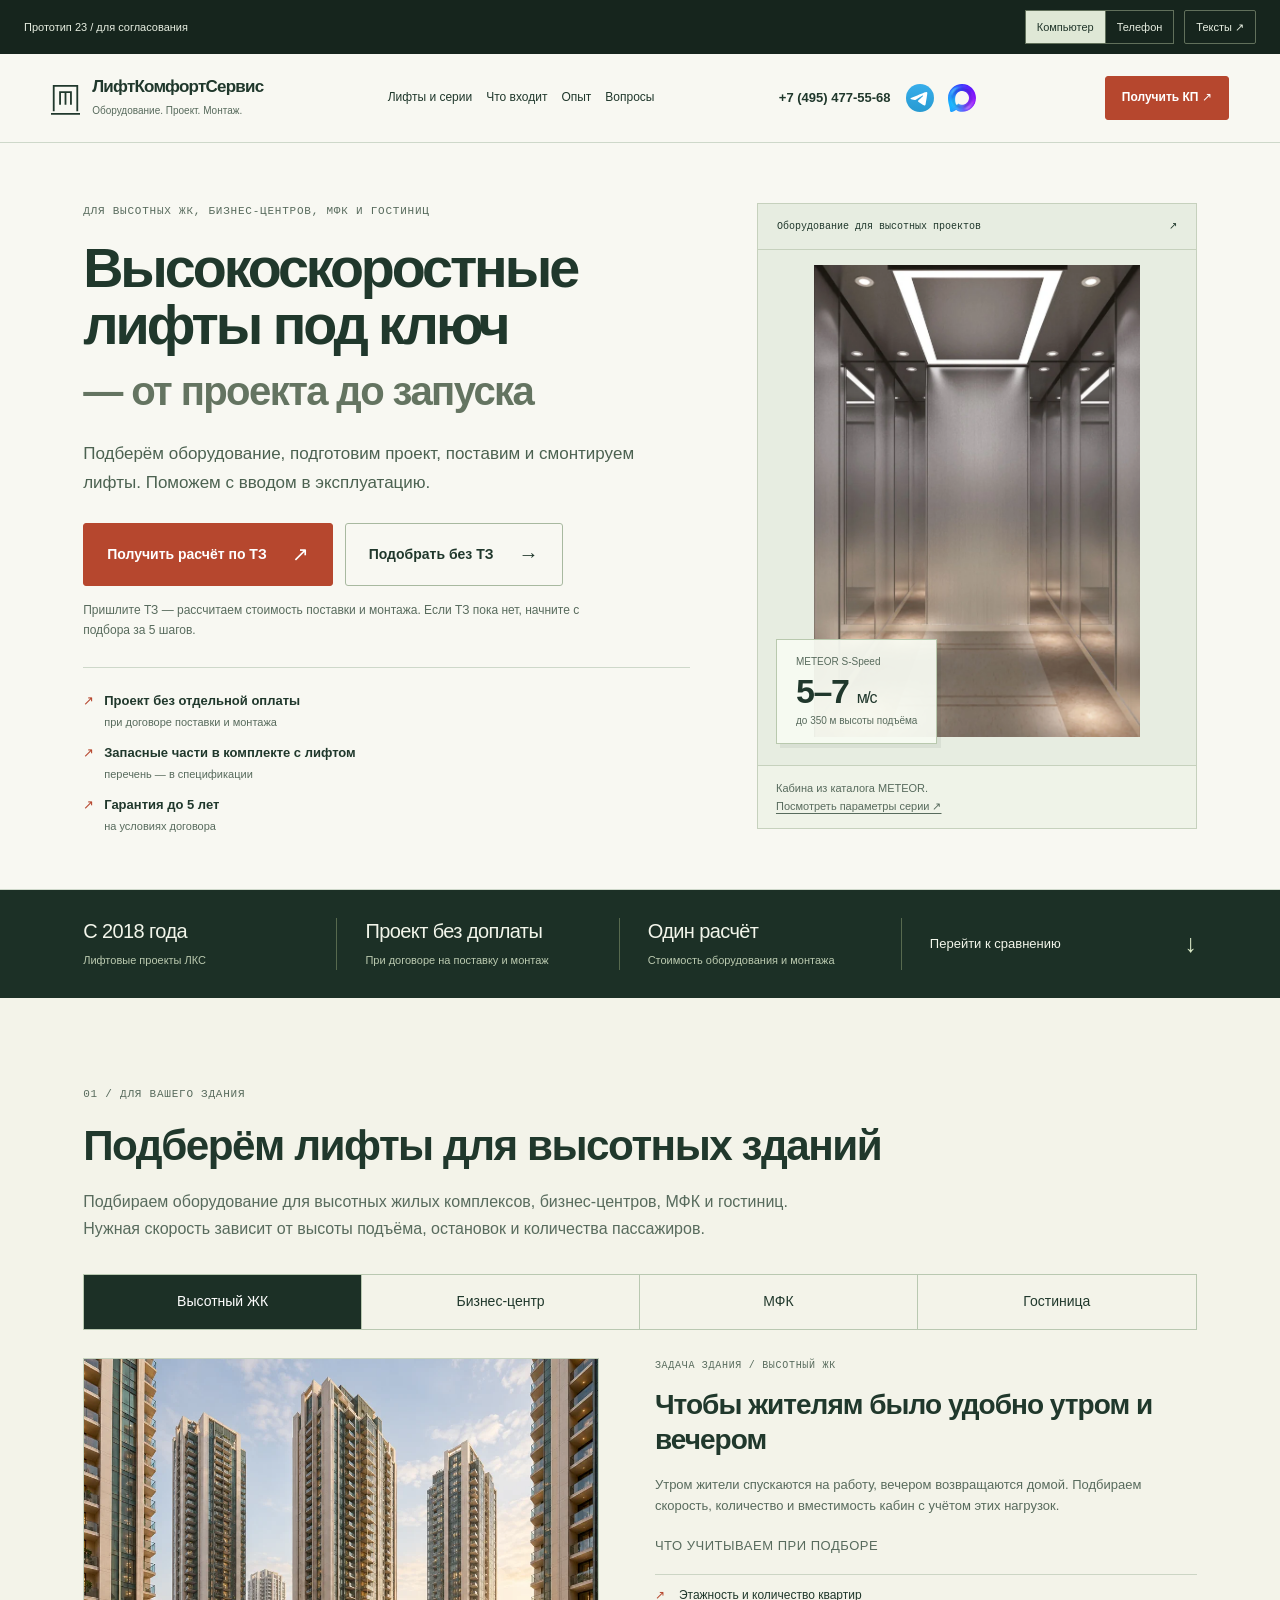
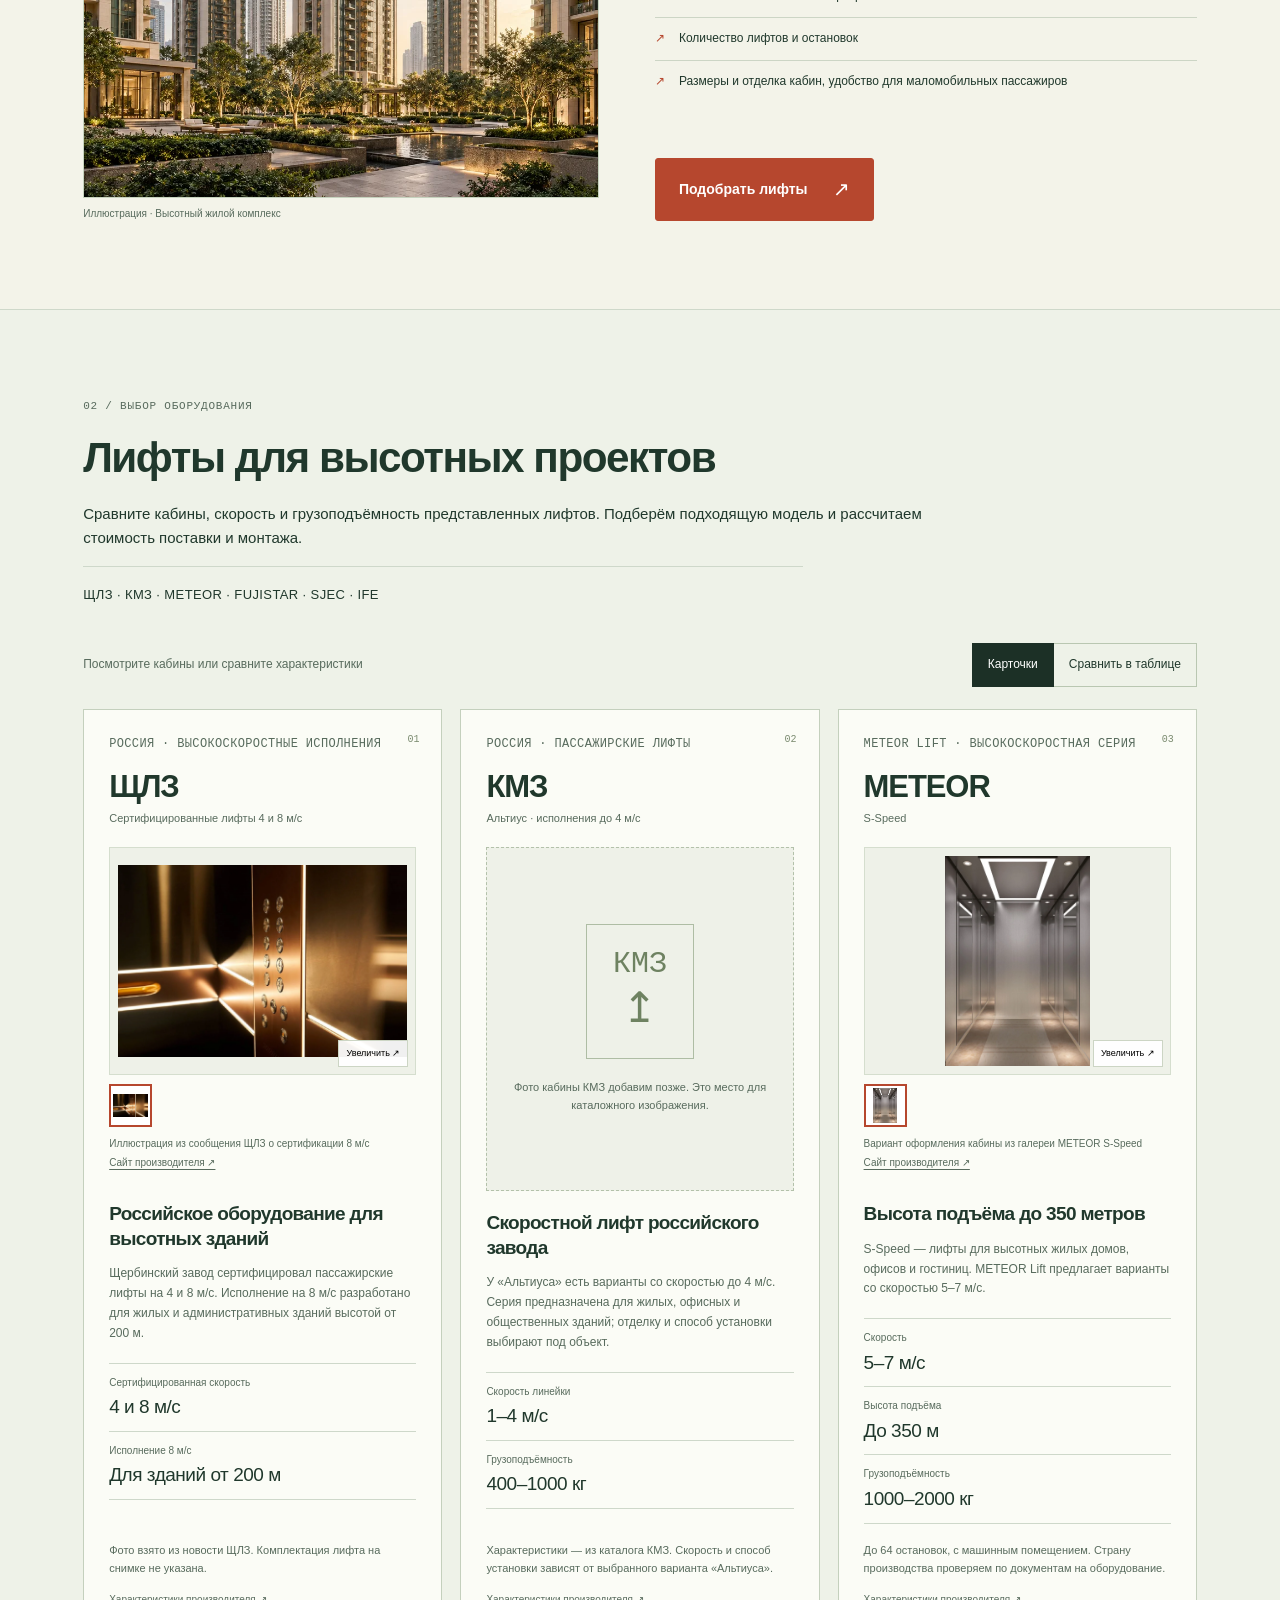
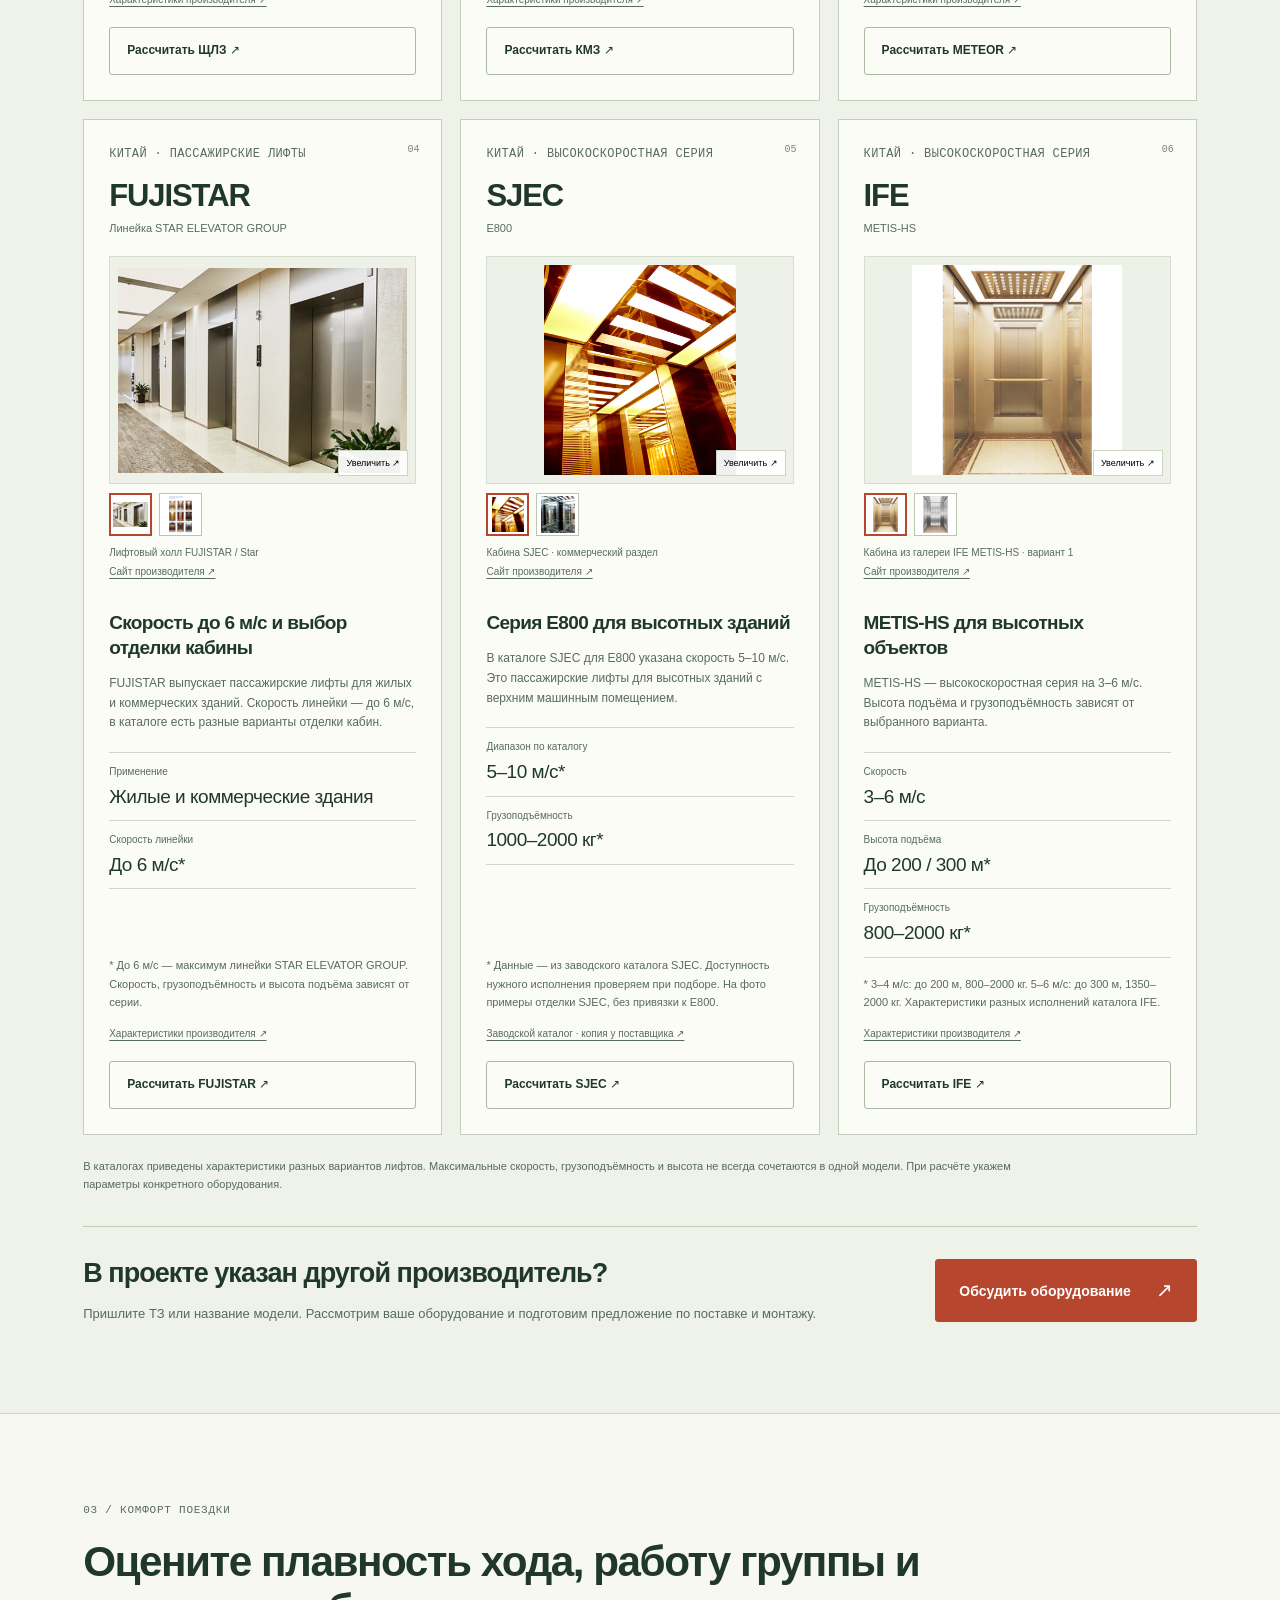
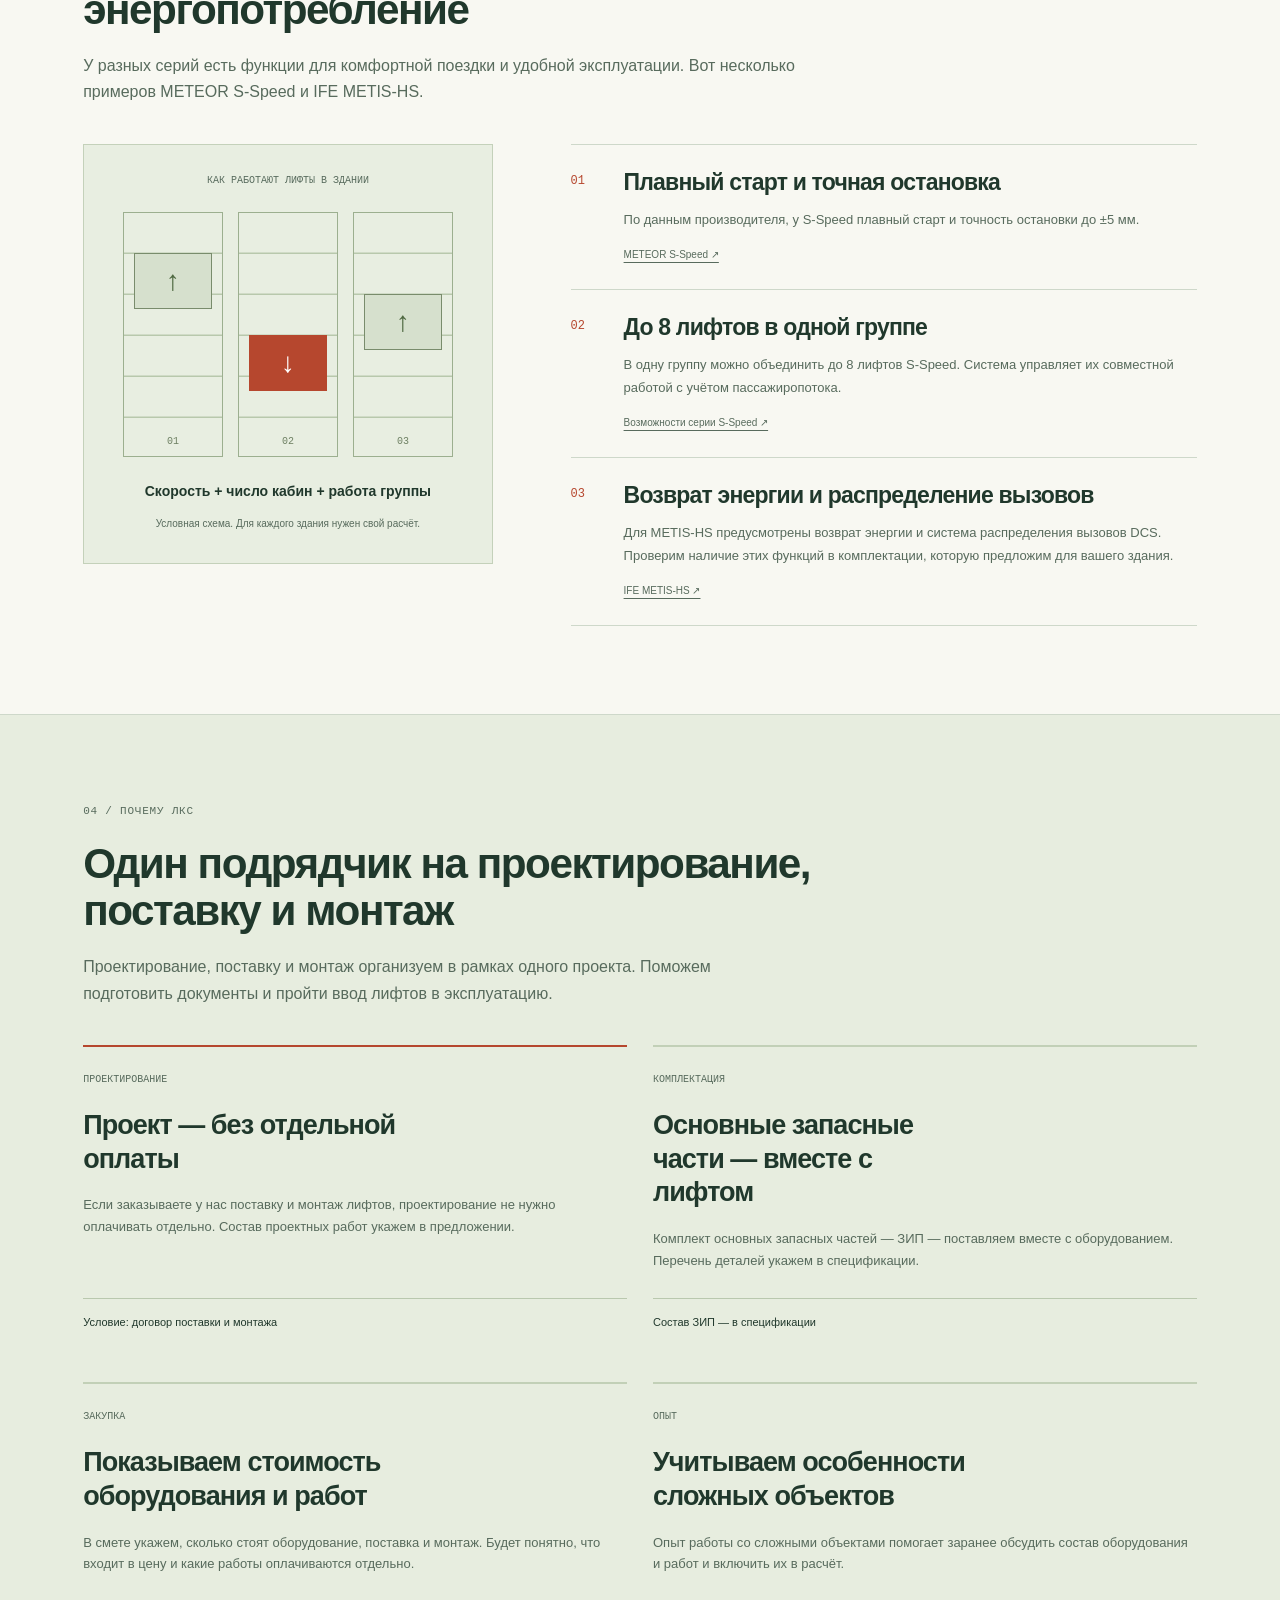
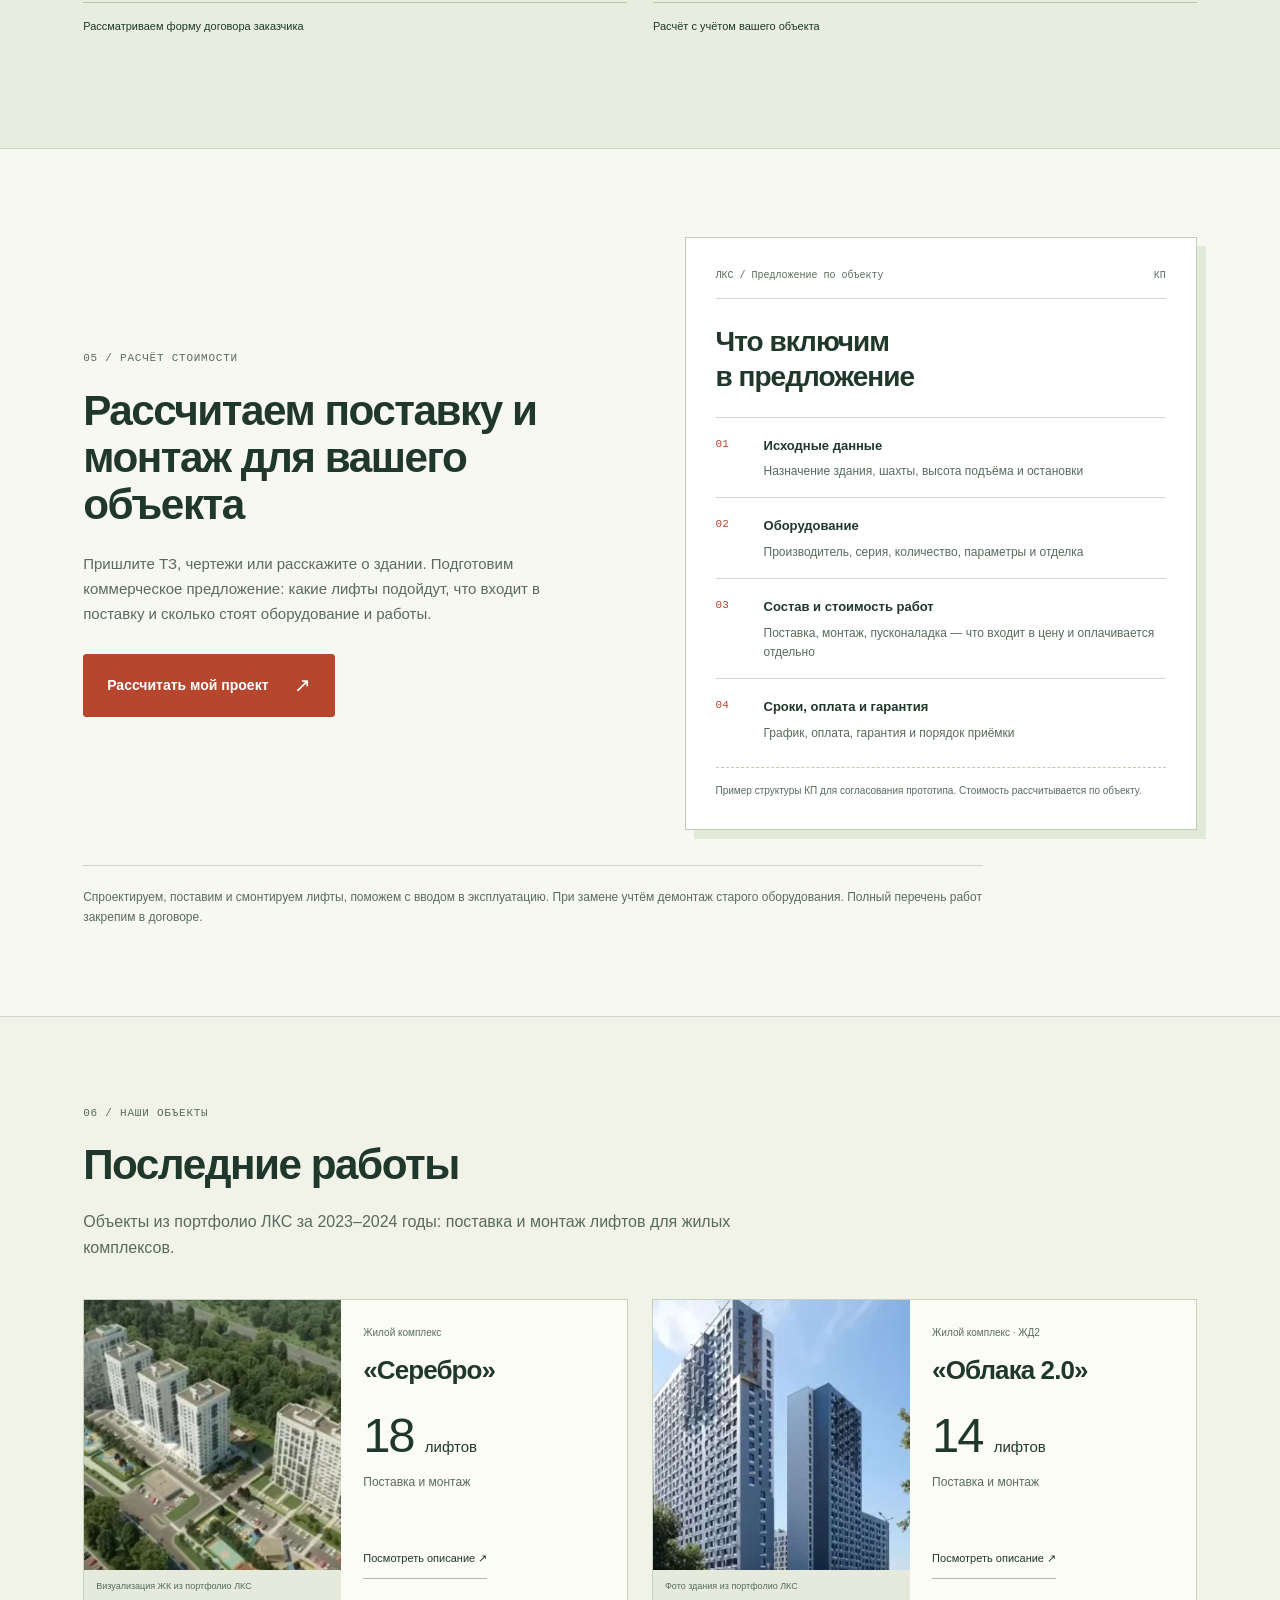
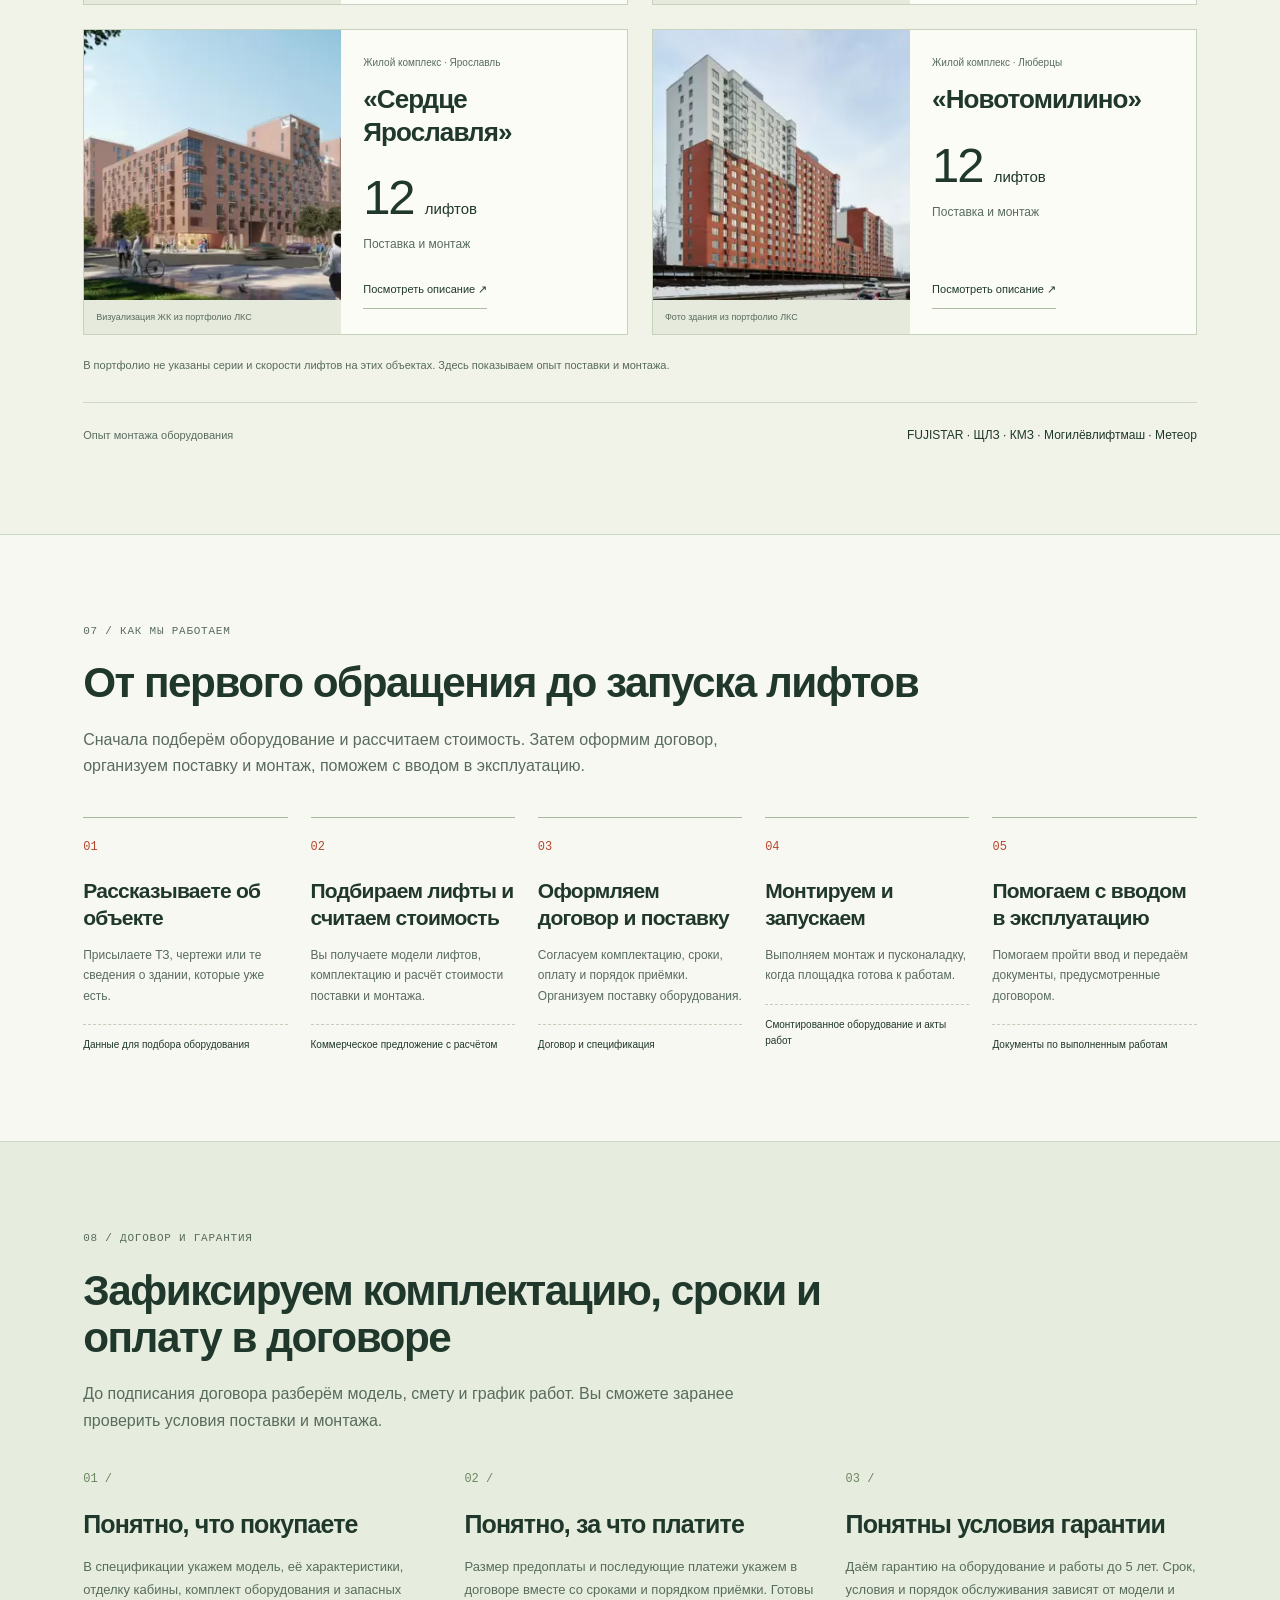
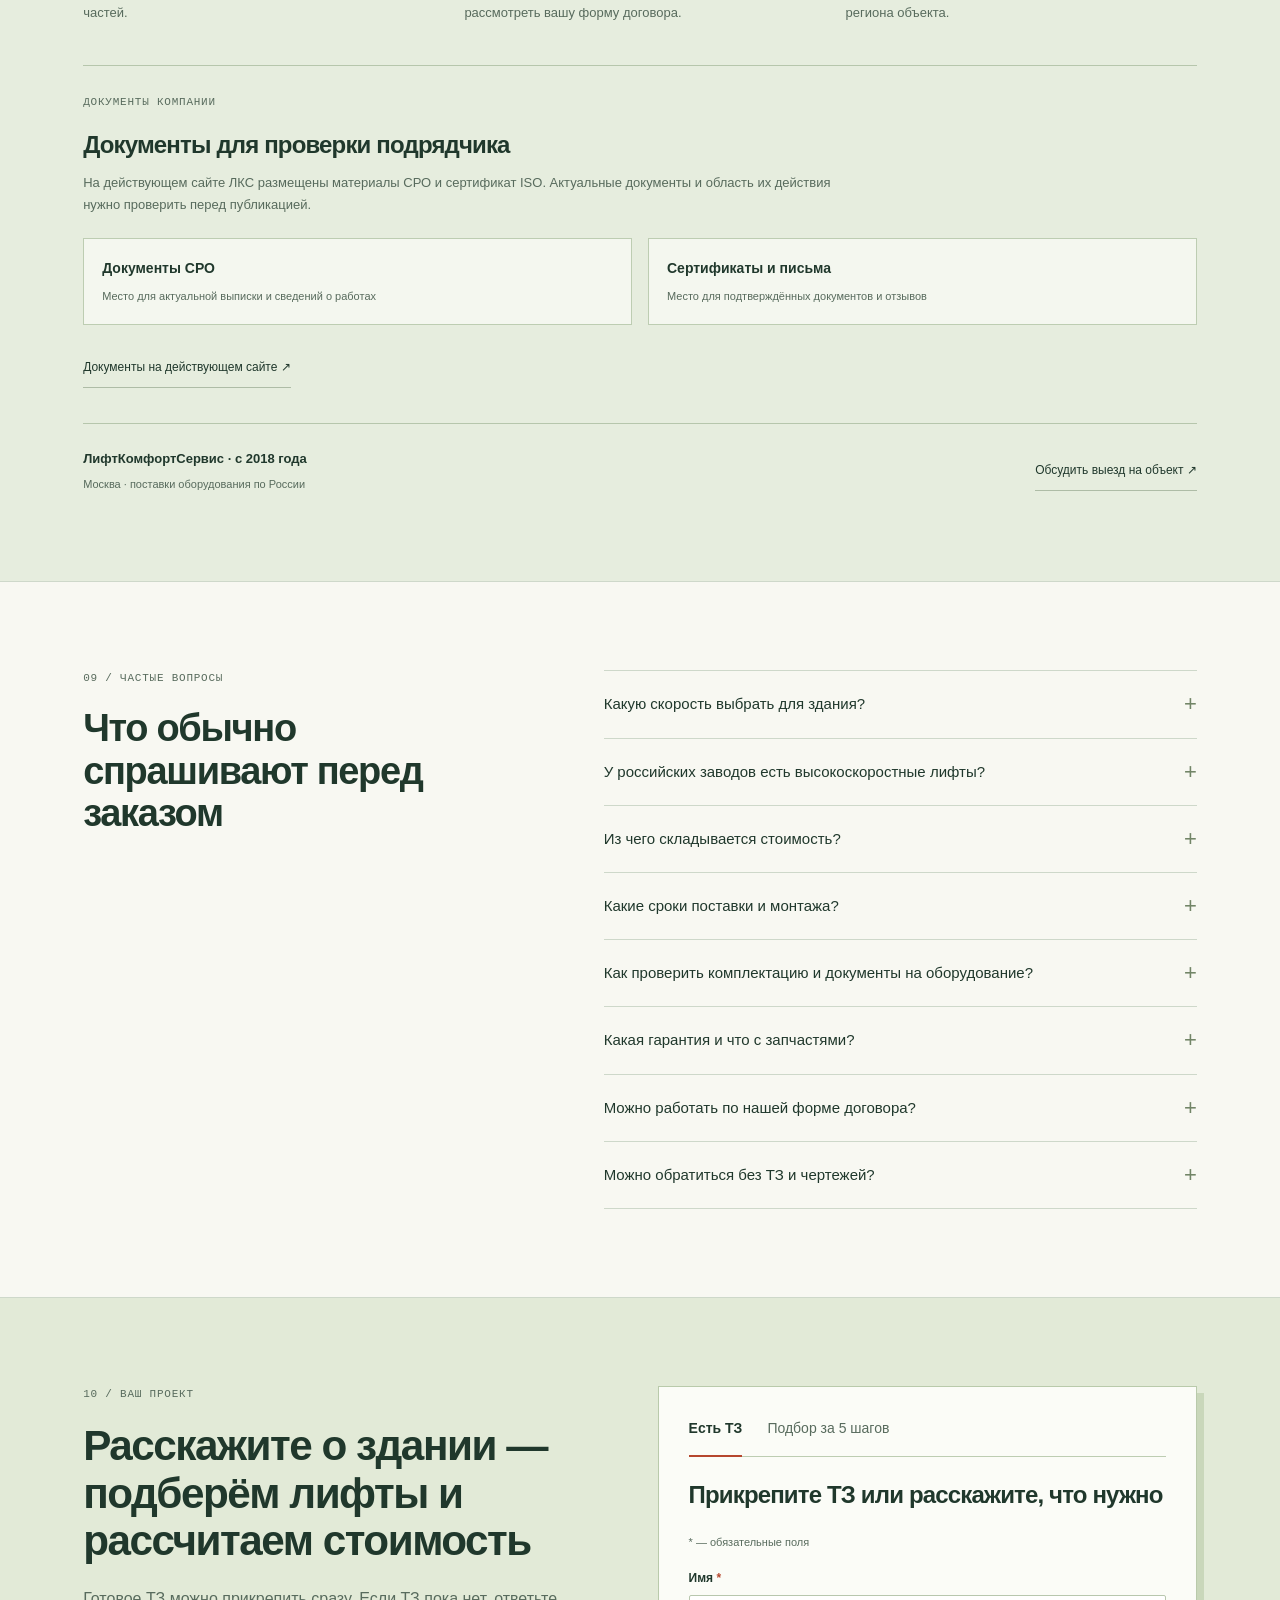
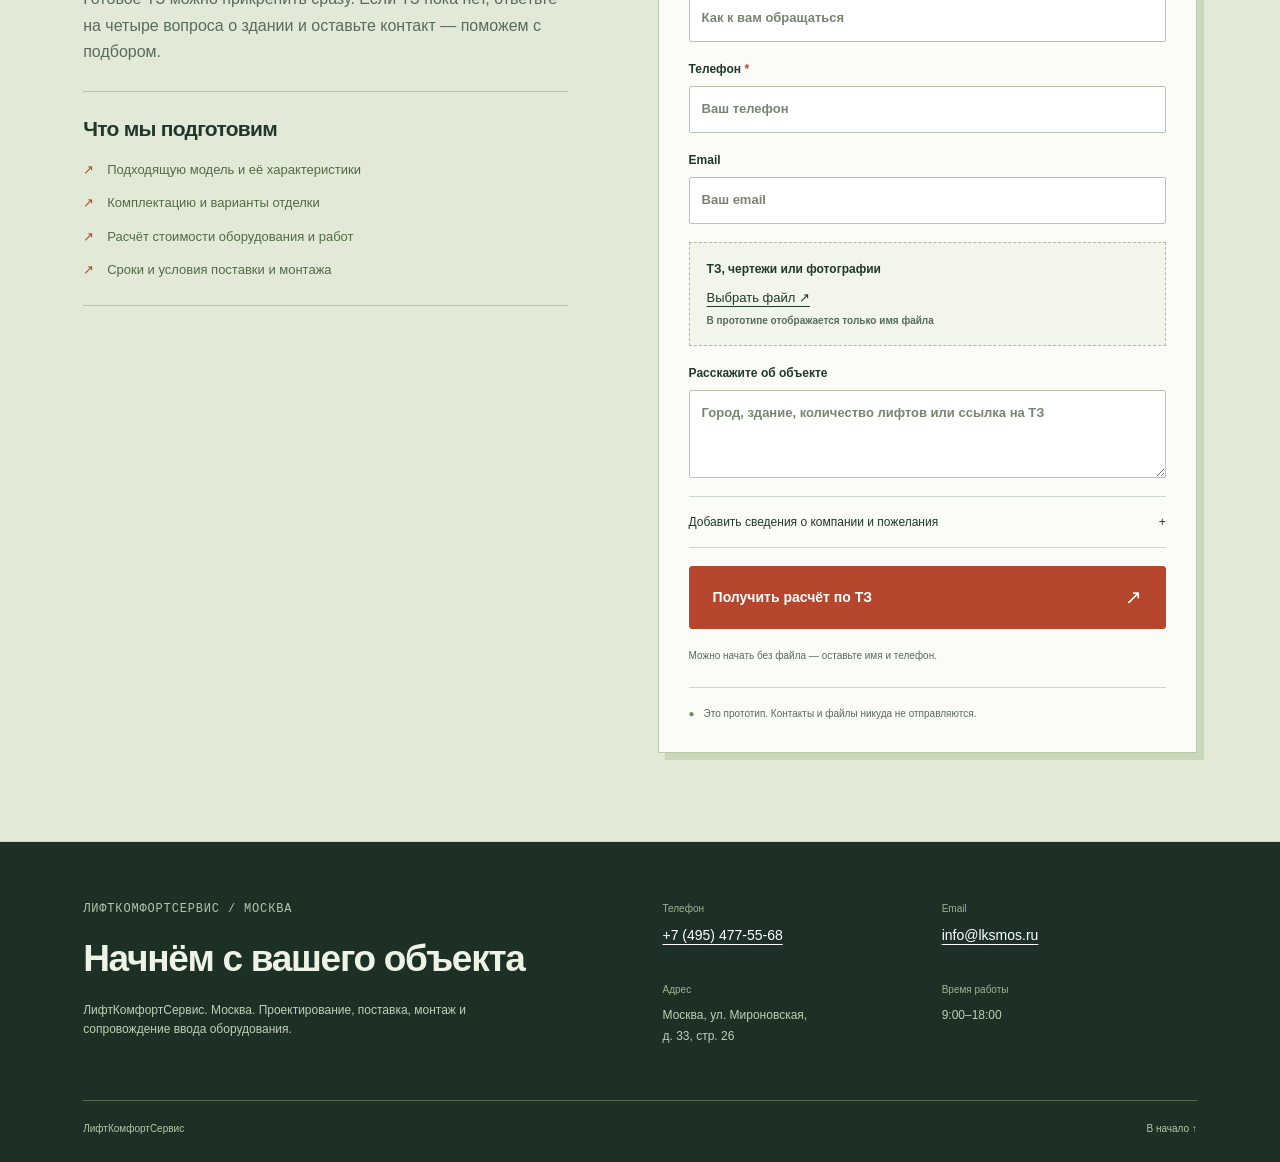
==== commit d31eebee: "Replace secondary brands with equipment request dialog" ====
--- a/index.html
+++ b/index.html
@@ -1,7 +1,7 @@
 <!DOCTYPE html>
 
-<html lang="ru"><head><meta charset="utf-8"/><meta content="width=device-width,initial-scale=1" name="viewport"/><meta content="noindex,nofollow" name="robots"/><meta content="Высокоскоростные лифты для высотных проектов: подбор оборудования, проектирование, поставка и монтаж. Кликабельный прототип ЛКС." name="description"/><title>Высокоскоростные лифты под ключ — ЛифтКомфортСервис / прототип</title><link href="styles.css?v=22" rel="stylesheet"/><script defer="" src="app.js?v=22"></script></head><body>
-<div aria-label="Инструменты просмотра прототипа" class="review-bar"><span class="review-title">Прототип 22 / для согласования</span><div class="review-actions"><div aria-label="Ширина страницы" class="device-switch" role="group"><button aria-pressed="true" data-device="desktop" type="button">Компьютер</button><button aria-pressed="false" data-device="mobile" type="button">Телефон</button></div><button id="copy-open" type="button">Тексты ↗</button></div></div>
+<html lang="ru"><head><meta charset="utf-8"/><meta content="width=device-width,initial-scale=1" name="viewport"/><meta content="noindex,nofollow" name="robots"/><meta content="Высокоскоростные лифты для высотных проектов: подбор оборудования, проектирование, поставка и монтаж. Кликабельный прототип ЛКС." name="description"/><title>Высокоскоростные лифты под ключ — ЛифтКомфортСервис / прототип</title><link href="styles.css?v=23" rel="stylesheet"/><script defer="" src="app.js?v=23"></script></head><body>
+<div aria-label="Инструменты просмотра прототипа" class="review-bar"><span class="review-title">Прототип 23 / для согласования</span><div class="review-actions"><div aria-label="Ширина страницы" class="device-switch" role="group"><button aria-pressed="true" data-device="desktop" type="button">Компьютер</button><button aria-pressed="false" data-device="mobile" type="button">Телефон</button></div><button id="copy-open" type="button">Тексты ↗</button></div></div>
 <div class="site-shell" id="site-shell"><a class="skip-link" href="#main">К содержанию</a><header class="header"><a aria-label="ЛифтКомфортСервис — к началу" class="brand" href="#top"><svg aria-hidden="true" class="brand-mark" viewbox="0 0 32 36"><path d="M3 32V4h26v28M10 25V11h12v14M16 11v14M0 35h32" fill="none" stroke="currentColor" stroke-width="2"></path></svg><span><strong>ЛифтКомфортСервис</strong><small>Оборудование. Проект. Монтаж.</small></span></a><nav aria-label="Основная навигация" class="nav" id="main-nav"><a href="#equipment">Лифты и серии</a><a href="#scope">Что входит</a><a href="#projects">Опыт</a><a href="#faq">Вопросы</a></nav><div class="header-connection"><a class="header-phone" href="tel:+74954775568">+7 (495) 477-55-68</a><div aria-label="Написать в мессенджер" class="header-messengers" role="group"><button aria-haspopup="dialog" aria-label="Telegram — демо-кнопка" class="messenger-button" data-messenger="Telegram" title="Telegram" type="button"><img alt="" aria-hidden="true" height="28" src="assets/icons/telegram.svg" width="28"/></button><button aria-haspopup="dialog" aria-label="MAX — демо-кнопка" class="messenger-button" data-messenger="MAX" title="MAX" type="button"><img alt="" aria-hidden="true" height="28" src="assets/icons/max.svg" width="28"/></button></div></div><button class="button small header-cta" aria-haspopup="dialog" aria-controls="quick-contact-dialog" id="quick-contact-open" type="button">Получить КП ↗</button><button aria-controls="main-nav" aria-expanded="false" class="menu-toggle" type="button">Меню <span aria-hidden="true">☰</span></button></header>
 <main id="main"><section class="hero section" id="top"><div class="hero-copy"><p class="eyebrow">Для высотных ЖК, бизнес-центров, МФК и гостиниц</p><h1>Высокоскоростные лифты под ключ <span>— от проекта до запуска</span></h1><p class="lead">Подберём оборудование, подготовим проект, поставим и смонтируем лифты. Поможем с вводом в эксплуатацию.</p><div class="hero-actions"><button class="button" data-modal-lead="tz" aria-haspopup="dialog" type="button">Получить расчёт по ТЗ <span>↗</span></button><button class="button secondary" data-modal-lead="selection" aria-haspopup="dialog" type="button">Подобрать без ТЗ <span>→</span></button></div><p class="micro">Пришлите ТЗ — рассчитаем стоимость поставки и монтажа. Если ТЗ пока нет, начните с подбора за 5 шагов.</p><ul class="hero-benefits"><li><b>Проект без отдельной оплаты</b><span>при договоре поставки и монтажа</span></li><li><b>Запасные части в комплекте с лифтом</b><span>перечень — в спецификации</span></li><li><b>Гарантия до 5 лет</b><span>на условиях договора</span></li></ul></div><div class="hero-visual"><div class="visual-top"><span>Оборудование для высотных проектов</span><span aria-hidden="true">↗</span></div><img alt="Вариант оформления кабины METEOR S-Speed из галереи производителя" class="hero-equipment-image" fetchpriority="high" height="1000" src="assets/manufacturers/meteor-s-speed-cabin.webp" width="691"/><div class="visual-spec"><span>METEOR S-Speed</span><strong>5–7 <small>м/с</small></strong><span>до 350 м высоты подъёма</span></div><p class="hero-photo-caption">Кабина из каталога METEOR.<a href="#equipment-meteor">Посмотреть параметры серии ↗</a></p></div></section>
 <div class="proof-strip"><div><strong>С 2018 года</strong><span>Лифтовые проекты ЛКС</span></div><div><strong>Проект без доплаты</strong><span>При договоре на поставку и монтаж</span></div><div><strong>Один расчёт</strong><span>Стоимость оборудования и монтажа</span></div><a href="#equipment">Перейти к сравнению <span>↓</span></a></div>
@@ -10,7 +10,7 @@
 <div class="section-intro"><p class="eyebrow">02 / Выбор оборудования</p><h2>Лифты для высотных проектов</h2><p>Сравните кабины, скорость и грузоподъёмность представленных лифтов. Подберём подходящую модель и рассчитаем стоимость поставки и монтажа.</p><p class="factory-supply">ЩЛЗ · КМЗ · METEOR · FUJISTAR · SJEC · IFE</p></div>
 <div class="equipment-toolbar"><p>Посмотрите кабины или сравните характеристики</p><div aria-label="Вид оборудования" class="view-switch" role="group"><button aria-pressed="true" data-equipment-view="cards" type="button">Карточки</button><button aria-pressed="false" data-equipment-view="table" type="button">Сравнить в таблице</button></div></div><div class="equipment-grid"><article class="equipment-card" id="equipment-shlz"><p class="equipment-country">Россия · Высокоскоростные исполнения</p><span class="card-index">01</span><h3>ЩЛЗ<small>Сертифицированные лифты 4 и 8 м/с</small></h3><figure class="equipment-gallery" data-brand-gallery="ЩЛЗ"><button aria-haspopup="dialog" aria-label="Увеличить: Иллюстрация из сообщения ЩЛЗ о сертификации 8 м/с" class="equipment-photo-open" type="button"><img alt="Панель управления и отделка кабины на иллюстрации Щербинского лифтостроительного завода" decoding="async" height="799" loading="lazy" src="assets/manufacturers/shlz-cabin-detail.webp" width="1200"/><span aria-hidden="true" class="photo-zoom">Увеличить ↗</span></button><div aria-label="Изображения ЩЛЗ" class="equipment-thumbs" role="group"><button aria-label="Показать: Иллюстрация из сообщения ЩЛЗ о сертификации 8 м/с" aria-pressed="true" data-alt="Панель управления и отделка кабины на иллюстрации Щербинского лифтостроительного завода" data-caption="Иллюстрация из сообщения ЩЛЗ о сертификации 8 м/с" data-equipment-photo="" data-height="799" data-source="https://www.shlz.ru/news/shcherbinskiy-liftostroitelnyy-zavod-sertifitsiroval-lift-so-skorostyu-8-metrov-v-sekundu/" data-src="assets/manufacturers/shlz-cabin-detail.webp" data-width="1200" type="button"><img alt="" decoding="async" height="56" loading="lazy" src="assets/manufacturers/shlz-cabin-detail.webp" width="56"/></button></div><figcaption><span class="equipment-photo-caption">Иллюстрация из сообщения ЩЛЗ о сертификации 8 м/с</span><a class="equipment-photo-source" href="https://www.shlz.ru/news/shcherbinskiy-liftostroitelnyy-zavod-sertifitsiroval-lift-so-skorostyu-8-metrov-v-sekundu/" rel="noopener noreferrer" target="_blank">Сайт производителя ↗</a></figcaption></figure><h4 class="equipment-benefit">Российское оборудование для высотных зданий</h4><p>Щербинский завод сертифицировал пассажирские лифты на 4 и 8 м/с. Исполнение на 8 м/с разработано для жилых и административных зданий высотой от 200 м.</p><dl><div><dt>Сертифицированная скорость</dt><dd>4 и 8 м/с</dd></div><div><dt>Исполнение 8 м/с</dt><dd>Для зданий от 200 м</dd></div></dl><p class="equipment-detail">Фото взято из новости ЩЛЗ. Комплектация лифта на снимке не указана.</p><p class="equipment-spec-source"><a href="https://www.shlz.ru/news/shcherbinskiy-liftostroitelnyy-zavod-sertifitsiroval-lift-so-skorostyu-8-metrov-v-sekundu/" rel="noopener noreferrer" target="_blank">Характеристики производителя ↗</a></p><button class="button secondary full" data-brand="ЩЛЗ" data-lead="selection" type="button">Рассчитать ЩЛЗ ↗</button></article><article class="equipment-card" id="equipment-kmz"><p class="equipment-country">Россия · Пассажирские лифты</p><span class="card-index">02</span><h3>КМЗ<small>Альтиус · исполнения до 4 м/с</small></h3><figure class="equipment-pending"><div aria-hidden="true" class="equipment-pending-mark">КМЗ<span>↥</span></div><figcaption>Фото кабины КМЗ добавим позже. Это место для каталожного изображения.</figcaption></figure><h4 class="equipment-benefit">Скоростной лифт российского завода</h4><p>У «Альтиуса» есть варианты со скоростью до 4 м/с. Серия предназначена для жилых, офисных и общественных зданий; отделку и способ установки выбирают под объект.</p><dl><div><dt>Скорость линейки</dt><dd>1–4 м/с</dd></div><div><dt>Грузоподъёмность</dt><dd>400–1000 кг</dd></div></dl><p class="equipment-detail">Характеристики — из каталога КМЗ. Скорость и способ установки зависят от выбранного варианта «Альтиуса».</p><p class="equipment-spec-source"><a href="https://www.kmzlift.ru/altius/" rel="noopener noreferrer" target="_blank">Характеристики производителя ↗</a></p><button class="button secondary full" data-brand="КМЗ" data-lead="selection" type="button">Рассчитать КМЗ ↗</button></article><article class="equipment-card" id="equipment-meteor"><p class="equipment-country">METEOR Lift · Высокоскоростная серия</p><span class="card-index">03</span><h3>METEOR<small>S-Speed</small></h3><figure class="equipment-gallery" data-brand-gallery="METEOR"><button aria-haspopup="dialog" aria-label="Увеличить: Вариант оформления кабины из галереи METEOR S-Speed" class="equipment-photo-open" type="button"><img alt="Кабина с серебристой отделкой из официальной галереи METEOR S-Speed" decoding="async" height="1000" loading="lazy" src="assets/manufacturers/meteor-s-speed-cabin.webp" width="691"/><span aria-hidden="true" class="photo-zoom">Увеличить ↗</span></button><div aria-label="Изображения METEOR" class="equipment-thumbs" role="group"><button aria-label="Показать: Вариант оформления кабины из галереи METEOR S-Speed" aria-pressed="true" data-alt="Кабина с серебристой отделкой из официальной галереи METEOR S-Speed" data-caption="Вариант оформления кабины из галереи METEOR S-Speed" data-equipment-photo="" data-height="1000" data-source="https://meteor.ru/equipment/passengerelevators/s-speed/" data-src="assets/manufacturers/meteor-s-speed-cabin.webp" data-width="691" type="button"><img alt="" decoding="async" height="56" loading="lazy" src="assets/manufacturers/meteor-s-speed-cabin.webp" width="56"/></button></div><figcaption><span class="equipment-photo-caption">Вариант оформления кабины из галереи METEOR S-Speed</span><a class="equipment-photo-source" href="https://meteor.ru/equipment/passengerelevators/s-speed/" rel="noopener noreferrer" target="_blank">Сайт производителя ↗</a></figcaption></figure><h4 class="equipment-benefit">Высота подъёма до 350 метров</h4><p>S-Speed — лифты для высотных жилых домов, офисов и гостиниц. METEOR Lift предлагает варианты со скоростью 5–7 м/с.</p><dl><div><dt>Скорость</dt><dd>5–7 м/с</dd></div><div><dt>Высота подъёма</dt><dd>До 350 м</dd></div><div><dt>Грузоподъёмность</dt><dd>1000–2000 кг</dd></div></dl><p class="equipment-detail">До 64 остановок, с машинным помещением. Страну производства проверяем по документам на оборудование.</p><p class="equipment-spec-source"><a href="https://meteor.ru/equipment/passengerelevators/s-speed/" rel="noopener noreferrer" target="_blank">Характеристики производителя ↗</a></p><button class="button secondary full" data-brand="Метеор" data-lead="selection" type="button">Рассчитать METEOR ↗</button></article><article class="equipment-card" id="equipment-fujistar"><p class="equipment-country">Китай · Пассажирские лифты</p><span class="card-index">04</span><h3>FUJISTAR<small>Линейка STAR ELEVATOR GROUP</small></h3><figure class="equipment-gallery" data-brand-gallery="FUJISTAR"><button aria-haspopup="dialog" aria-label="Увеличить: Лифтовый холл FUJISTAR / Star" class="equipment-photo-open" type="button"><img alt="Лифтовый холл с рядом дверей пассажирских лифтов, изображение из каталога Star Elevator Group" decoding="async" height="710" loading="lazy" src="assets/manufacturers/fujistar-lift-lobby.png" width="1000"/><span aria-hidden="true" class="photo-zoom">Увеличить ↗</span></button><div aria-label="Изображения FUJISTAR" class="equipment-thumbs" role="group"><button aria-label="Показать: Лифтовый холл FUJISTAR / Star" aria-pressed="true" data-alt="Лифтовый холл с рядом дверей пассажирских лифтов, изображение из каталога Star Elevator Group" data-caption="Лифтовый холл FUJISTAR / Star" data-equipment-photo="" data-height="710" data-source="https://www.starelevatorgroup.com/PASSENGER-ELEVATOR-pd40702622.html" data-src="assets/manufacturers/fujistar-lift-lobby.png" data-width="1000" type="button"><img alt="" decoding="async" height="56" loading="lazy" src="assets/manufacturers/fujistar-lift-lobby.png" width="56"/></button><button aria-label="Показать: Варианты оформления кабин FUJISTAR / Star" aria-pressed="false" data-alt="Каталожный лист Star Elevator Group с девятью вариантами отделки кабин Noble Wood-Grain Style" data-caption="Варианты оформления кабин FUJISTAR / Star" data-equipment-photo="" data-height="1256" data-source="https://www.starelevatorgroup.com/PASSENGER-ELEVATOR-pd40702622.html" data-src="assets/manufacturers/fujistar-cabin-finishes.png" data-width="781" type="button"><img alt="" decoding="async" height="56" loading="lazy" src="assets/manufacturers/fujistar-cabin-finishes.png" width="56"/></button></div><figcaption><span class="equipment-photo-caption">Лифтовый холл FUJISTAR / Star</span><a class="equipment-photo-source" href="https://www.starelevatorgroup.com/PASSENGER-ELEVATOR-pd40702622.html" rel="noopener noreferrer" target="_blank">Сайт производителя ↗</a></figcaption></figure><h4 class="equipment-benefit">Скорость до 6 м/с и выбор отделки кабины</h4><p>FUJISTAR выпускает пассажирские лифты для жилых и коммерческих зданий. Скорость линейки — до 6 м/с, в каталоге есть разные варианты отделки кабин.</p><dl><div><dt>Применение</dt><dd>Жилые и коммерческие здания</dd></div><div><dt>Скорость линейки</dt><dd>До 6 м/с*</dd></div></dl><p class="equipment-detail">* До 6 м/с — максимум линейки STAR ELEVATOR GROUP. Скорость, грузоподъёмность и высота подъёма зависят от серии.</p><p class="equipment-spec-source"><a href="https://www.starelevatorgroup.com/aboutus.html" rel="noopener noreferrer" target="_blank">Характеристики производителя ↗</a></p><button class="button secondary full" data-brand="FUJISTAR" data-lead="selection" type="button">Рассчитать FUJISTAR ↗</button></article><article class="equipment-card" id="equipment-sjec"><p class="equipment-country">Китай · Высокоскоростная серия</p><span class="card-index">05</span><h3>SJEC<small>E800</small></h3><figure class="equipment-gallery" data-brand-gallery="SJEC"><button aria-haspopup="dialog" aria-label="Увеличить: Кабина SJEC · коммерческий раздел" class="equipment-photo-open" type="button"><img alt="Интерьер кабины SJEC в золотистых тонах с зеркальными стенами и потолком" decoding="async" height="400" loading="lazy" src="assets/manufacturers/sjec-commercial-cabin.jpg" width="367"/><span aria-hidden="true" class="photo-zoom">Увеличить ↗</span></button><div aria-label="Изображения SJEC" class="equipment-thumbs" role="group"><button aria-label="Показать: Кабина SJEC · коммерческий раздел" aria-pressed="true" data-alt="Интерьер кабины SJEC в золотистых тонах с зеркальными стенами и потолком" data-caption="Кабина SJEC · коммерческий раздел" data-equipment-photo="" data-height="400" data-source="http://www.sjec.com.cn/products/#commercial" data-src="assets/manufacturers/sjec-commercial-cabin.jpg" data-width="367" type="button"><img alt="" decoding="async" height="56" loading="lazy" src="assets/manufacturers/sjec-commercial-cabin.jpg" width="56"/></button><button aria-label="Показать: Кабина SJEC · жилой раздел" aria-pressed="false" data-alt="Интерьер кабины SJEC с зеркальными стенами, поручнем и узорным полом" data-caption="Кабина SJEC · жилой раздел" data-equipment-photo="" data-height="400" data-source="http://www.sjec.com.cn/products/#residential" data-src="assets/manufacturers/sjec-residential-cabin.jpg" data-width="367" type="button"><img alt="" decoding="async" height="56" loading="lazy" src="assets/manufacturers/sjec-residential-cabin.jpg" width="56"/></button></div><figcaption><span class="equipment-photo-caption">Кабина SJEC · коммерческий раздел</span><a class="equipment-photo-source" href="http://www.sjec.com.cn/products/#commercial" rel="noopener noreferrer" target="_blank">Сайт производителя ↗</a></figcaption></figure><h4 class="equipment-benefit">Серия E800 для высотных зданий</h4><p>В каталоге SJEC для E800 указана скорость 5–10 м/с. Это пассажирские лифты для высотных зданий с верхним машинным помещением.</p><dl><div><dt>Диапазон по каталогу</dt><dd>5–10 м/с*</dd></div><div><dt>Грузоподъёмность</dt><dd>1000–2000 кг*</dd></div></dl><p class="equipment-detail">* Данные — из заводского каталога SJEC. Доступность нужного исполнения проверяем при подборе. На фото примеры отделки SJEC, без привязки к E800.</p><p class="equipment-spec-source"><a href="https://xn--b1afichejpbubkedfze.xn--p1ai/pdf/catalog/3_1.pdf" rel="noopener noreferrer" target="_blank">Заводской каталог · копия у поставщика ↗</a></p><button class="button secondary full" data-brand="SJEC" data-lead="selection" type="button">Рассчитать SJEC ↗</button></article><article class="equipment-card" id="equipment-ife"><p class="equipment-country">Китай · Высокоскоростная серия</p><span class="card-index">06</span><h3>IFE <small>METIS-HS</small></h3><figure class="equipment-gallery" data-brand-gallery="IFE"><button aria-haspopup="dialog" aria-label="Увеличить: Кабина из галереи IFE METIS-HS · вариант 1" class="equipment-photo-open" type="button"><img alt="Каталожная визуализация кабины со страницы IFE METIS-HS в золотистых тонах" decoding="async" height="800" loading="lazy" src="assets/manufacturers/ife-metis-hs-cabin-warm.jpg" width="800"/><span aria-hidden="true" class="photo-zoom">Увеличить ↗</span></button><div aria-label="Изображения IFE" class="equipment-thumbs" role="group"><button aria-label="Показать: Кабина из галереи IFE METIS-HS · вариант 1" aria-pressed="true" data-alt="Каталожная визуализация кабины со страницы IFE METIS-HS в золотистых тонах" data-caption="Кабина из галереи IFE METIS-HS · вариант 1" data-equipment-photo="" data-height="800" data-source="https://www.ife-elevator.com/products/high-speed-elevator-metis-hs/" data-src="assets/manufacturers/ife-metis-hs-cabin-warm.jpg" data-width="800" type="button"><img alt="" decoding="async" height="56" loading="lazy" src="assets/manufacturers/ife-metis-hs-cabin-warm.jpg" width="56"/></button><button aria-label="Показать: Кабина из галереи IFE METIS-HS · вариант 2" aria-pressed="false" data-alt="Каталожная визуализация кабины со страницы IFE METIS-HS с серебристой декоративной задней стенкой" data-caption="Кабина из галереи IFE METIS-HS · вариант 2" data-equipment-photo="" data-height="800" data-source="https://www.ife-elevator.com/products/high-speed-elevator-metis-hs/" data-src="assets/manufacturers/ife-metis-hs-cabin-silver.jpg" data-width="800" type="button"><img alt="" decoding="async" height="56" loading="lazy" src="assets/manufacturers/ife-metis-hs-cabin-silver.jpg" width="56"/></button></div><figcaption><span class="equipment-photo-caption">Кабина из галереи IFE METIS-HS · вариант 1</span><a class="equipment-photo-source" href="https://www.ife-elevator.com/products/high-speed-elevator-metis-hs/" rel="noopener noreferrer" target="_blank">Сайт производителя ↗</a></figcaption></figure><h4 class="equipment-benefit">METIS-HS для высотных объектов</h4><p>METIS-HS — высокоскоростная серия на 3–6 м/с. Высота подъёма и грузоподъёмность зависят от выбранного варианта.</p><dl><div><dt>Скорость</dt><dd>3–6 м/с</dd></div><div><dt>Высота подъёма</dt><dd>До 200 / 300 м*</dd></div><div><dt>Грузоподъёмность</dt><dd>800–2000 кг*</dd></div></dl><p class="equipment-detail">* 3–4 м/с: до 200 м, 800–2000 кг. 5–6 м/с: до 300 м, 1350–2000 кг. Характеристики разных исполнений каталога IFE.</p><p class="equipment-spec-source"><a href="https://www.ife-elevator.com/products/high-speed-elevator-metis-hs/" rel="noopener noreferrer" target="_blank">Характеристики производителя ↗</a></p><button class="button secondary full" data-brand="IFE" data-lead="selection" type="button">Рассчитать IFE ↗</button></article></div><div class="equipment-comparison" hidden="" id="equipment-comparison"><p class="scroll-hint">На узком экране таблицу можно прокрутить вправо →</p><div aria-label="Сравнение производителей и серий" class="table-scroll" role="region" tabindex="0"><table><caption>Каталожные характеристики оборудования</caption><thead><tr><th scope="col">Производитель / серия</th><th scope="col">Скорость</th><th scope="col">Нагрузка</th><th scope="col">Высота</th><th scope="col">Источник данных</th><th scope="col">Подбор</th></tr></thead><tbody><tr><th scope="row">ЩЛЗ</th><td><b>4 и 8 м/с</b></td><td>Зависит от модели</td><td>8 м/с: здания от 200 м</td><td>Сертифицированные исполнения</td><td><button class="text-button" data-brand="ЩЛЗ" data-lead="selection" type="button">Выбрать ↗</button></td></tr><tr><th scope="row">КМЗ / Альтиус</th><td><b>1–4 м/с</b></td><td>400–1000 кг</td><td>Зависит от модели</td><td>Карточка производителя</td><td><button class="text-button" data-brand="КМЗ" data-lead="selection" type="button">Выбрать ↗</button></td></tr><tr><th scope="row">METEOR / S-Speed</th><td><b>5–7 м/с</b></td><td>1000–2000 кг</td><td>До 350 м</td><td>Каталог METEOR Lift</td><td><button class="text-button" data-brand="Метеор" data-lead="selection" type="button">Выбрать ↗</button></td></tr><tr><th scope="row">FUJISTAR</th><td><b>До 6 м/с</b></td><td>Зависит от серии</td><td>Зависит от серии</td><td>Общий диапазон линейки</td><td><button class="text-button" data-brand="FUJISTAR" data-lead="selection" type="button">Выбрать ↗</button></td></tr><tr><th scope="row">SJEC / E800</th><td><b>5–10 м/с</b></td><td>1000–2000 кг</td><td>Зависит от модели</td><td>Заводской каталог; актуальность исполнения — при подборе</td><td><button class="text-button" data-brand="SJEC" data-lead="selection" type="button">Выбрать ↗</button></td></tr><tr><th scope="row">IFE / METIS-HS</th><td><b>3–6 м/с</b></td><td>800–2000 кг*</td><td>До 200 / 300 м*</td><td>Техническая таблица серии</td><td><button class="text-button" data-brand="IFE" data-lead="selection" type="button">Выбрать ↗</button></td></tr></tbody></table></div><p class="table-note">* IFE: 3–4 м/с — до 200 м, 800–2000 кг; 5–6 м/с — до 300 м, 1350–2000 кг. Для ЩЛЗ указана высота здания, для METEOR и IFE — высота подъёма.</p></div>
 <p class="equipment-disclaimer">В каталогах приведены характеристики разных вариантов лифтов. Максимальные скорость, грузоподъёмность и высота не всегда сочетаются в одной модели. При расчёте укажем параметры конкретного оборудования.</p>
-<div class="other-brands"><h3>Другие лифты, с которыми мы работаем</h3><div class="additional-equipment"><article><p class="equipment-country">Турция · Скоростное оборудование</p><h4>AME — до 3 м/с</h4><p>По сертификату производителя AME-MR с машинным помещением рассчитан на скорость до 3 м/с, а AME-MRL без машинного помещения — до 2,5 м/с. Рассмотрим их, если вашему зданию подходит такая скорость.</p><a class="equipment-photo-source" href="https://ameelevator.com/en/certificates/" rel="noopener noreferrer" target="_blank">Документы производителя ↗</a><button class="text-button" data-brand="AME" data-lead="selection" type="button">Рассмотреть AME <span>→</span></button></article><article><p class="equipment-country">Беларусь · Опыт монтажа</p><h4>Могилёвлифтмаш</h4><p>Устанавливали оборудование Могилёвлифтмаш. Модель на 4 м/с добавим в основную подборку, когда будут подтверждены её поставки.</p><button class="text-button" data-lead="selection" type="button">Обсудить оборудование объекта <span>→</span></button></article></div></div>
+<div class="equipment-request"><div><h3>В проекте указан другой производитель?</h3><p>Пришлите ТЗ или название модели. Рассмотрим ваше оборудование и подготовим предложение по поставке и монтажу.</p></div><button class="button" id="equipment-request-open" aria-haspopup="dialog" aria-controls="equipment-request-dialog" type="button">Обсудить оборудование <span>↗</span></button></div>
 </section>
 <section class="section technology-section" id="comfort"><div class="section-intro"><p class="eyebrow">03 / Комфорт поездки</p><h2>Оцените плавность хода, работу группы и энергопотребление</h2><p>У разных серий есть функции для комфортной поездки и удобной эксплуатации. Вот несколько примеров METEOR S-Speed и IFE METIS-HS.</p></div><div class="technology-layout"><div aria-label="Схема принципа подбора: скорость, число кабин и работа группы" class="shaft-diagram"><p>Как работают лифты в здании</p><div aria-hidden="true" class="shaft-grid"><div><i class="car car-a">↑</i><span>01</span></div><div><i class="car car-b">↓</i><span>02</span></div><div><i class="car car-c">↑</i><span>03</span></div></div><p class="diagram-formula">Скорость + число кабин + работа группы</p><small>Условная схема. Для каждого здания нужен свой расчёт.</small></div><div class="technology-list"><article><span class="tech-number">01</span><div><h3>Плавный старт и точная остановка</h3><p>По данным производителя, у S-Speed плавный старт и точность остановки до ±5 мм.</p><a class="source-link" href="https://meteor.ru/equipment/passengerelevators/s-speed/" rel="noopener" target="_blank">METEOR S-Speed ↗</a></div></article><article><span class="tech-number">02</span><div><h3>До 8 лифтов в одной группе</h3><p>В одну группу можно объединить до 8 лифтов S-Speed. Система управляет их совместной работой с учётом пассажиропотока.</p><a class="source-link" href="https://meteor.ru/equipment/passengerelevators/s-speed/" rel="noopener" target="_blank">Возможности серии S-Speed ↗</a></div></article><article><span class="tech-number">03</span><div><h3>Возврат энергии и распределение вызовов</h3><p>Для METIS-HS предусмотрены возврат энергии и система распределения вызовов DCS. Проверим наличие этих функций в комплектации, которую предложим для вашего здания.</p><a class="source-link" href="https://www.ife-elevator.com/products/high-speed-elevator-metis-hs/" rel="noopener" target="_blank">IFE METIS-HS ↗</a></div></article></div></div></section>
 <section class="section offer-section" id="benefits"><div class="section-intro"><p class="eyebrow">04 / Почему ЛКС</p><h2>Один подрядчик на проектирование, поставку и монтаж</h2><p>Проектирование, поставку и монтаж организуем в рамках одного проекта. Поможем подготовить документы и пройти ввод лифтов в эксплуатацию.</p></div><div class="commercial-benefits"><article class="benefit-feature"><p class="benefit-kicker">Проектирование</p><h3>Проект — без отдельной оплаты</h3><p>Если заказываете у нас поставку и монтаж лифтов, проектирование не нужно оплачивать отдельно. Состав проектных работ укажем в предложении.</p><span class="benefit-bottom">Условие: договор поставки и монтажа</span></article><article><p class="benefit-kicker">Комплектация</p><h3>Основные запасные части — вместе с лифтом</h3><p>Комплект основных запасных частей — ЗИП — поставляем вместе с оборудованием. Перечень деталей укажем в спецификации.</p><span class="benefit-bottom">Состав ЗИП — в спецификации</span></article><article><p class="benefit-kicker">Закупка</p><h3>Показываем стоимость оборудования и работ</h3><p>В смете укажем, сколько стоят оборудование, поставка и монтаж. Будет понятно, что входит в цену и какие работы оплачиваются отдельно.</p><span class="benefit-bottom">Рассматриваем форму договора заказчика</span></article><article><p class="benefit-kicker">Опыт</p><h3>Учитываем особенности сложных объектов</h3><p>Опыт работы со сложными объектами помогает заранее обсудить состав оборудования и работ и включить их в расчёт.</p><span class="benefit-bottom">Расчёт с учётом вашего объекта</span></article></div></section>
@@ -31,4 +31,4 @@
 <div><p class="eyebrow">ЛифтКомфортСервис / Москва</p><h2>Начнём с вашего объекта</h2><p>ЛифтКомфортСервис. Москва. Проектирование, поставка, монтаж и сопровождение ввода оборудования.</p></div>
 <div class="footer-contacts"><p><span>Телефон</span><a href="tel:+74954775568">+7 (495) 477-55-68</a></p><p><span>Email</span><a href="mailto:info@lksmos.ru">info@lksmos.ru</a></p><p><span>Адрес</span>Москва, ул. Мироновская,<br/>д. 33, стр. 26</p><p><span>Время работы</span>9:00–18:00</p></div>
 <div class="footer-bottom"><span>ЛифтКомфортСервис</span><a href="#top">В начало ↑</a></div>
-</footer></main></div><div class="mobile-dock" hidden=""><button class="button" data-lead="tz" type="button">Отправить ТЗ ↗</button><button class="button secondary" data-lead="selection" type="button">Нужен подбор →</button></div><dialog aria-labelledby="project-dialog-title" id="project-dialog"><button aria-label="Закрыть" class="dialog-close" type="button">×</button><p class="eyebrow">Опыт комплексной поставки</p><h2 id="project-dialog-title"></h2><img alt="Визуализация ЖК Серебро из портфолио ЛКС" class="project-dialog-image" height="313" id="project-dialog-image" src="assets/projects/silver.webp" width="282"/><p id="project-dialog-description"></p><dl class="case-facts"><div><dt>Роль компании</dt><dd>Поставка и монтаж</dd></div><div><dt>Тип объекта</dt><dd>Жилой комплекс</dd></div></dl><p class="dialog-caveat">В описании объекта не указана скорость лифтов. Здесь показываем опыт поставки и монтажа.</p><a class="text-button" href="https://лифткомфортсервис.рф/nashi-rabotyi.html" rel="noopener noreferrer" target="_blank">Исходное описание на сайте ЛКС ↗</a><button class="button full" data-lead="selection" type="button">Обсудить мою задачу <span>↗</span></button></dialog><dialog aria-labelledby="equipment-photo-title" class="equipment-photo-dialog" id="equipment-photo-dialog"><button aria-label="Закрыть изображение" class="dialog-close" type="button">×</button><p class="eyebrow">Из каталога производителя</p><h2 id="equipment-photo-title">Оформление кабины</h2><div class="equipment-lightbox-stage"><img alt="Лифтовый холл FUJISTAR / Star" id="equipment-lightbox-image" src="assets/manufacturers/fujistar-lift-lobby.png"/></div><div class="equipment-lightbox-controls"><button aria-label="Предыдущее изображение" class="button secondary" id="equipment-photo-prev" type="button">←</button><span aria-live="polite" id="equipment-photo-counter">1 / 2</span><button aria-label="Следующее изображение" class="button secondary" id="equipment-photo-next" type="button">→</button></div><p class="equipment-lightbox-bottom"><a href="https://www.starelevatorgroup.com/PASSENGER-ELEVATOR-pd40702622.html" id="equipment-lightbox-source" rel="noopener noreferrer" target="_blank">Открыть источник на сайте производителя ↗</a></p><p class="micro">Это пример отделки из каталога производителя. Для вашего объекта подберём подходящую комплектацию.</p></dialog><dialog aria-labelledby="request-modal-title" id="request-modal"><button aria-label="Закрыть" class="dialog-close" type="button">×</button><h2 id="request-modal-title">Расчёт и подбор лифтов</h2><div id="request-modal-content"></div></dialog><dialog aria-labelledby="quick-contact-title" id="quick-contact-dialog"><button aria-label="Закрыть" class="dialog-close" type="button">×</button><p class="eyebrow">Быстрая связь</p><h2 id="quick-contact-title">Получить коммерческое предложение</h2><p>Оставьте имя и телефон — свяжемся с вами, чтобы обсудить ваш проект.</p><form class="quick-contact-form" id="quick-contact-form" novalidate=""><p class="required-note">* — обязательные поля</p><label>Имя <span class="required-star" aria-hidden="true">*</span><input autocomplete="name" name="name" placeholder="Как к вам обращаться" required=""/></label><label>Телефон <span class="required-star" aria-hidden="true">*</span><input autocomplete="tel" inputmode="tel" name="phone" placeholder="Ваш телефон" required="" type="tel"/></label><button class="button full" type="submit">Связаться со мной <span>↗</span></button></form><p class="dialog-caveat">Это демонстрационная форма: данные никуда не отправляются. Для проверки используйте вымышленные данные.</p></dialog><dialog aria-labelledby="demo-title" id="demo-dialog"><button aria-label="Закрыть" class="dialog-close" type="button">×</button><p class="eyebrow">Проверка сценария</p><h2 id="demo-title">Форма проверена</h2><p>Это была проверка формы в прототипе. Заявка и файлы никуда не отправлены.</p><p class="dialog-caveat">Для проверки подойдёт вымышленный контакт. Реальные данные вводить не нужно.</p><button class="button full" data-close-dialog="" type="button">Вернуться к прототипу <span>↗</span></button></dialog><dialog aria-labelledby="copy-title" class="copy-dialog" id="copy-dialog"><button aria-label="Закрыть" class="dialog-close" type="button">×</button><p class="eyebrow">Тексты прототипа</p><h2 id="copy-title">Тексты и логика прототипа</h2><p>Отдельный документ с текстами страницы, кнопок и форм. Формы демонстрационные: данные и файлы не отправляются.</p><div class="copy-links"><a class="button" href="docs/landing-copy.html?v=22" rel="noopener" target="_blank">Открыть документ с текстами <span>↗</span></a><a class="button secondary" download="" href="docs/landing-copy.md?v=22">Скачать тексты <span>↓</span></a></div><p class="dialog-caveat">Версия 22 от 30.10.2026. Прототип для обсуждения страницы с клиентом. Формы, квиз и кнопки мессенджеров демонстрационные.</p></dialog><dialog aria-labelledby="messenger-title" id="messenger-dialog"><button aria-label="Закрыть" class="dialog-close" type="button">×</button><p class="eyebrow">Кнопка в прототипе</p><h2 id="messenger-title">Telegram</h2><p>Здесь откроется чат с ЛКС. Ссылку на аккаунт компании добавим позже, когда получим контакты от клиента.</p><button class="button full" data-close-dialog="" type="button">Понятно</button></dialog></body></html>
+</footer></main></div><div class="mobile-dock" hidden=""><button class="button" data-lead="tz" type="button">Отправить ТЗ ↗</button><button class="button secondary" data-lead="selection" type="button">Нужен подбор →</button></div><dialog aria-labelledby="project-dialog-title" id="project-dialog"><button aria-label="Закрыть" class="dialog-close" type="button">×</button><p class="eyebrow">Опыт комплексной поставки</p><h2 id="project-dialog-title"></h2><img alt="Визуализация ЖК Серебро из портфолио ЛКС" class="project-dialog-image" height="313" id="project-dialog-image" src="assets/projects/silver.webp" width="282"/><p id="project-dialog-description"></p><dl class="case-facts"><div><dt>Роль компании</dt><dd>Поставка и монтаж</dd></div><div><dt>Тип объекта</dt><dd>Жилой комплекс</dd></div></dl><p class="dialog-caveat">В описании объекта не указана скорость лифтов. Здесь показываем опыт поставки и монтажа.</p><a class="text-button" href="https://лифткомфортсервис.рф/nashi-rabotyi.html" rel="noopener noreferrer" target="_blank">Исходное описание на сайте ЛКС ↗</a><button class="button full" data-lead="selection" type="button">Обсудить мою задачу <span>↗</span></button></dialog><dialog aria-labelledby="equipment-photo-title" class="equipment-photo-dialog" id="equipment-photo-dialog"><button aria-label="Закрыть изображение" class="dialog-close" type="button">×</button><p class="eyebrow">Из каталога производителя</p><h2 id="equipment-photo-title">Оформление кабины</h2><div class="equipment-lightbox-stage"><img alt="Лифтовый холл FUJISTAR / Star" id="equipment-lightbox-image" src="assets/manufacturers/fujistar-lift-lobby.png"/></div><div class="equipment-lightbox-controls"><button aria-label="Предыдущее изображение" class="button secondary" id="equipment-photo-prev" type="button">←</button><span aria-live="polite" id="equipment-photo-counter">1 / 2</span><button aria-label="Следующее изображение" class="button secondary" id="equipment-photo-next" type="button">→</button></div><p class="equipment-lightbox-bottom"><a href="https://www.starelevatorgroup.com/PASSENGER-ELEVATOR-pd40702622.html" id="equipment-lightbox-source" rel="noopener noreferrer" target="_blank">Открыть источник на сайте производителя ↗</a></p><p class="micro">Это пример отделки из каталога производителя. Для вашего объекта подберём подходящую комплектацию.</p></dialog><dialog aria-labelledby="request-modal-title" id="request-modal"><button aria-label="Закрыть" class="dialog-close" type="button">×</button><h2 id="request-modal-title">Расчёт и подбор лифтов</h2><div id="request-modal-content"></div></dialog><dialog aria-labelledby="equipment-request-title" id="equipment-request-dialog"><button aria-label="Закрыть" class="dialog-close" type="button">×</button><p class="eyebrow">Ваше оборудование</p><h2 id="equipment-request-title">Обсудим оборудование из вашего проекта</h2><p>Укажите производителя или модель, если они уже выбраны. ТЗ можно прикрепить сразу.</p><form class="quick-contact-form" id="equipment-request-form" novalidate=""><p class="required-note">* — обязательные поля</p><label>Имя <span class="required-star" aria-hidden="true">*</span><input name="name" autocomplete="name" placeholder="Как к вам обращаться" required=""/></label><label>Телефон <span class="required-star" aria-hidden="true">*</span><input name="phone" type="tel" inputmode="tel" autocomplete="tel" placeholder="Ваш телефон" required=""/></label><label>Производитель или модель<input name="model" placeholder="Например, название серии"/></label><label class="file-zone">ТЗ или чертежи<input name="project" type="file" accept=".pdf,.doc,.docx,.dwg,.dxf,.jpg,.jpeg,.png,.zip"/><strong id="equipment-file-name">Выбрать файл ↗</strong><small>В прототипе отображается только имя файла</small></label><button class="button full" type="submit">Обсудить оборудование <span>↗</span></button></form><p class="dialog-caveat">Это демонстрационная форма: данные и файлы никуда не отправляются.</p></dialog><dialog aria-labelledby="quick-contact-title" id="quick-contact-dialog"><button aria-label="Закрыть" class="dialog-close" type="button">×</button><p class="eyebrow">Быстрая связь</p><h2 id="quick-contact-title">Получить коммерческое предложение</h2><p>Оставьте имя и телефон — свяжемся с вами, чтобы обсудить ваш проект.</p><form class="quick-contact-form" id="quick-contact-form" novalidate=""><p class="required-note">* — обязательные поля</p><label>Имя <span class="required-star" aria-hidden="true">*</span><input autocomplete="name" name="name" placeholder="Как к вам обращаться" required=""/></label><label>Телефон <span class="required-star" aria-hidden="true">*</span><input autocomplete="tel" inputmode="tel" name="phone" placeholder="Ваш телефон" required="" type="tel"/></label><button class="button full" type="submit">Связаться со мной <span>↗</span></button></form><p class="dialog-caveat">Это демонстрационная форма: данные никуда не отправляются. Для проверки используйте вымышленные данные.</p></dialog><dialog aria-labelledby="demo-title" id="demo-dialog"><button aria-label="Закрыть" class="dialog-close" type="button">×</button><p class="eyebrow">Проверка сценария</p><h2 id="demo-title">Форма проверена</h2><p>Это была проверка формы в прототипе. Заявка и файлы никуда не отправлены.</p><p class="dialog-caveat">Для проверки подойдёт вымышленный контакт. Реальные данные вводить не нужно.</p><button class="button full" data-close-dialog="" type="button">Вернуться к прототипу <span>↗</span></button></dialog><dialog aria-labelledby="copy-title" class="copy-dialog" id="copy-dialog"><button aria-label="Закрыть" class="dialog-close" type="button">×</button><p class="eyebrow">Тексты прототипа</p><h2 id="copy-title">Тексты и логика прототипа</h2><p>Отдельный документ с текстами страницы, кнопок и форм. Формы демонстрационные: данные и файлы не отправляются.</p><div class="copy-links"><a class="button" href="docs/landing-copy.html?v=23" rel="noopener" target="_blank">Открыть документ с текстами <span>↗</span></a><a class="button secondary" download="" href="docs/landing-copy.md?v=23">Скачать тексты <span>↓</span></a></div><p class="dialog-caveat">Версия 23 от 30.10.2026. Прототип для обсуждения страницы с клиентом. Формы, квиз и кнопки мессенджеров демонстрационные.</p></dialog><dialog aria-labelledby="messenger-title" id="messenger-dialog"><button aria-label="Закрыть" class="dialog-close" type="button">×</button><p class="eyebrow">Кнопка в прототипе</p><h2 id="messenger-title">Telegram</h2><p>Здесь откроется чат с ЛКС. Ссылку на аккаунт компании добавим позже, когда получим контакты от клиента.</p><button class="button full" data-close-dialog="" type="button">Понятно</button></dialog></body></html>
--- a/styles.css
+++ b/styles.css
@@ -45,3 +45,5 @@
 .request-card label>.required-star,.quick-contact-form label>.required-star{float:none;padding:0;color:var(--accent);font-size:inherit;font-weight:600}.required-note{font-size:11px;color:var(--muted);margin:0;line-height:1.5}.quiz-step .required-note{margin-bottom:12px}
 
 .task-section>.section-intro{max-width:900px;margin-bottom:32px}.segment-panel{grid-template-columns:minmax(0,1fr) minmax(0,1.05fr);gap:5%;align-items:stretch;padding-top:28px}.segment-visual{margin:0;display:flex;flex-direction:column;min-width:0}.segment-visual img{display:block;width:100%;height:440px;min-height:0;max-height:none;object-fit:cover;border:1px solid #c6d2be}.segment-visual figcaption{font-size:10px;line-height:1.5;color:var(--muted);padding-top:8px}.segment-details{min-width:0;display:flex;flex-direction:column;align-items:start}.segment-details h3{font-size:28px;max-width:560px}.segment-details>div>p:not(.overline){font-size:13px;margin-bottom:18px}.segment-details .input-map{border-left:0;padding:0;width:100%;margin:0 0 20px}.segment-details .input-map>p{font-size:10px;margin-bottom:10px}.segment-details .input-map li{font-size:12px;padding:11px 0}.segment-details>.button{margin-top:auto}@container(max-width:760px){.task-section>.section-intro{margin-bottom:24px}.segment-panel{grid-template-columns:1fr;gap:22px;padding-top:22px}.segment-visual img{height:235px;min-height:0;max-height:none;aspect-ratio:auto;object-position:center 45%}.segment-details h3{font-size:25px}.segment-details .input-map{border-top:0;padding-top:0}.segment-details>.button{width:100%;margin-top:0}}
+
+.equipment-request{display:flex;align-items:center;justify-content:space-between;gap:35px;margin-top:32px;border-top:1px solid #bdcdb2;padding-top:30px}.equipment-request h3{font-size:27px;margin-bottom:12px}.equipment-request p{font-size:13px;line-height:1.7;max-width:760px;color:var(--muted);margin:0}.equipment-request>.button{flex-shrink:0}#equipment-request-form .file-zone{display:block;border:1px dashed #acbd9f;background:#f1f5ea;padding:16px;position:relative}#equipment-request-form .file-zone input[type=file]{position:absolute;width:1px;height:1px;min-height:0;padding:0;opacity:0;overflow:hidden}#equipment-request-form .file-zone small{font-size:10px;color:var(--muted)}@container(max-width:760px){.equipment-request{align-items:start;flex-direction:column;gap:20px}.equipment-request h3{font-size:25px}.equipment-request>.button{width:100%}}
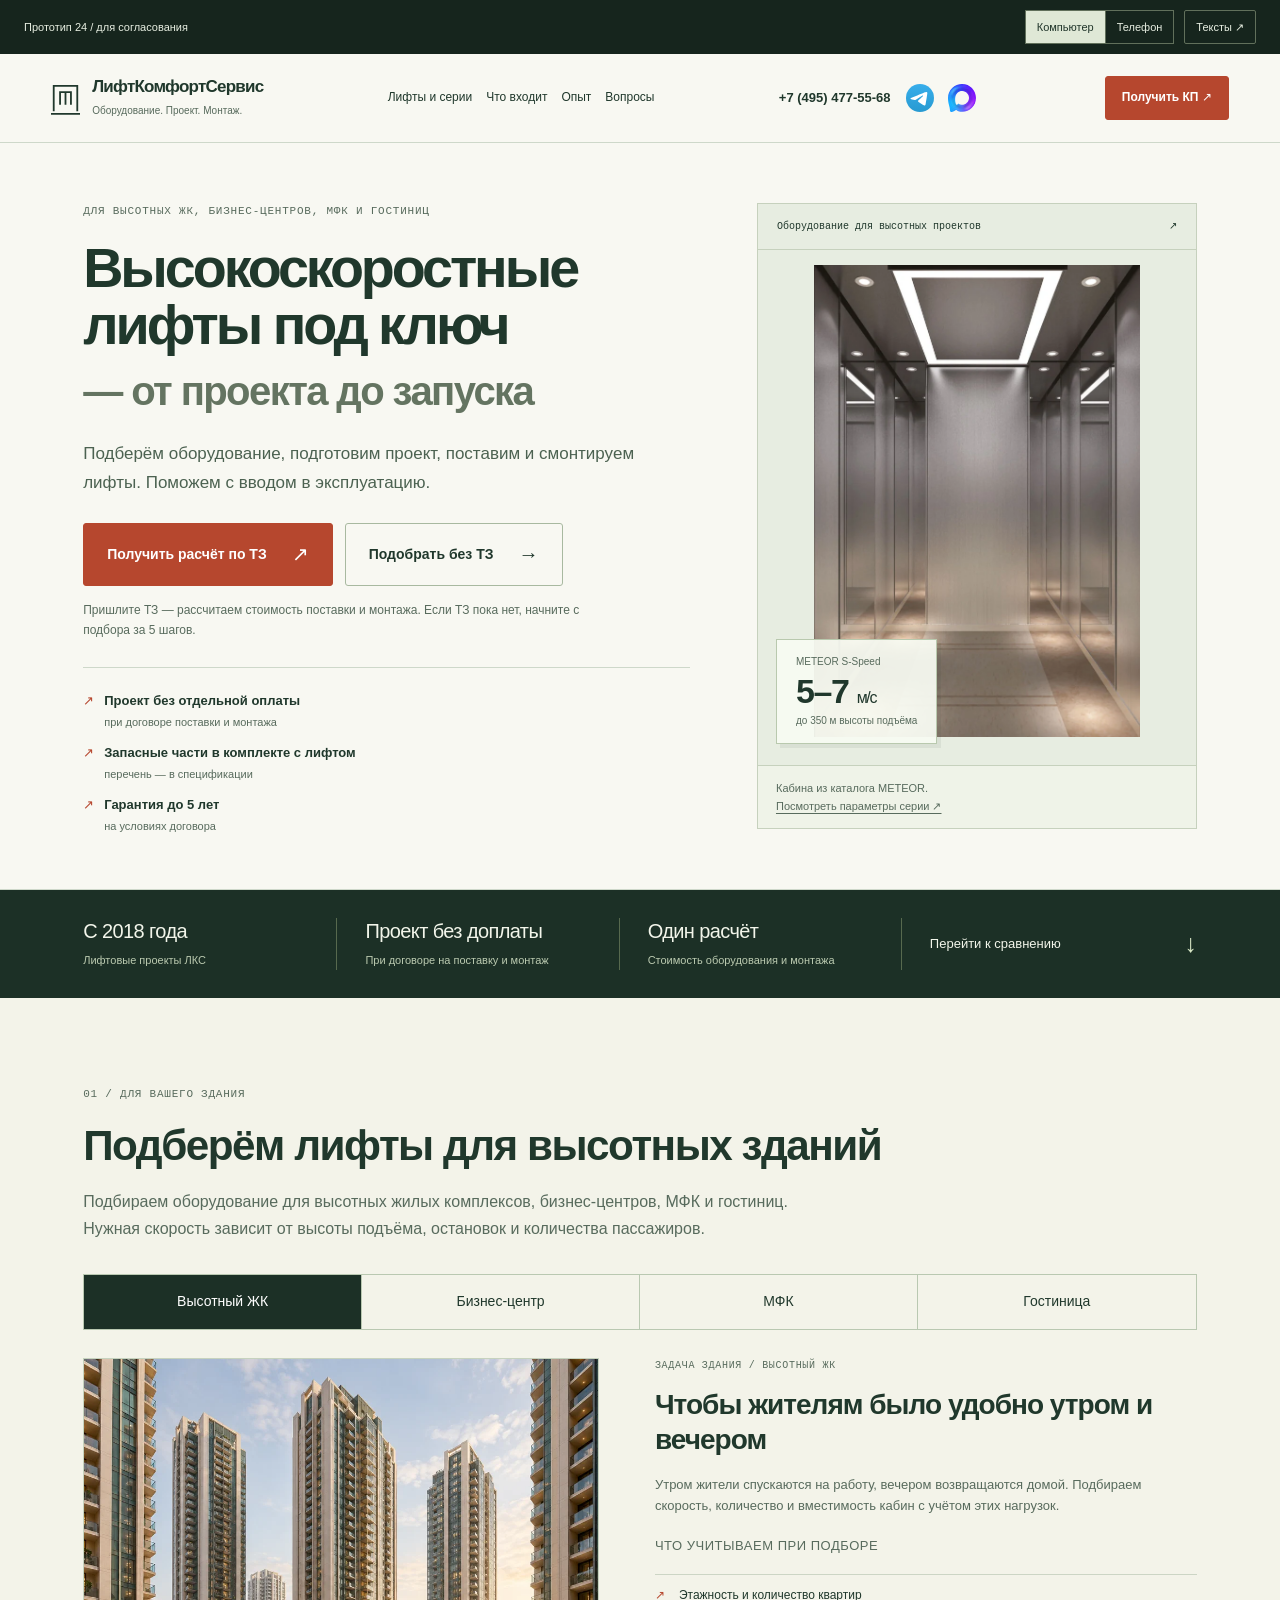
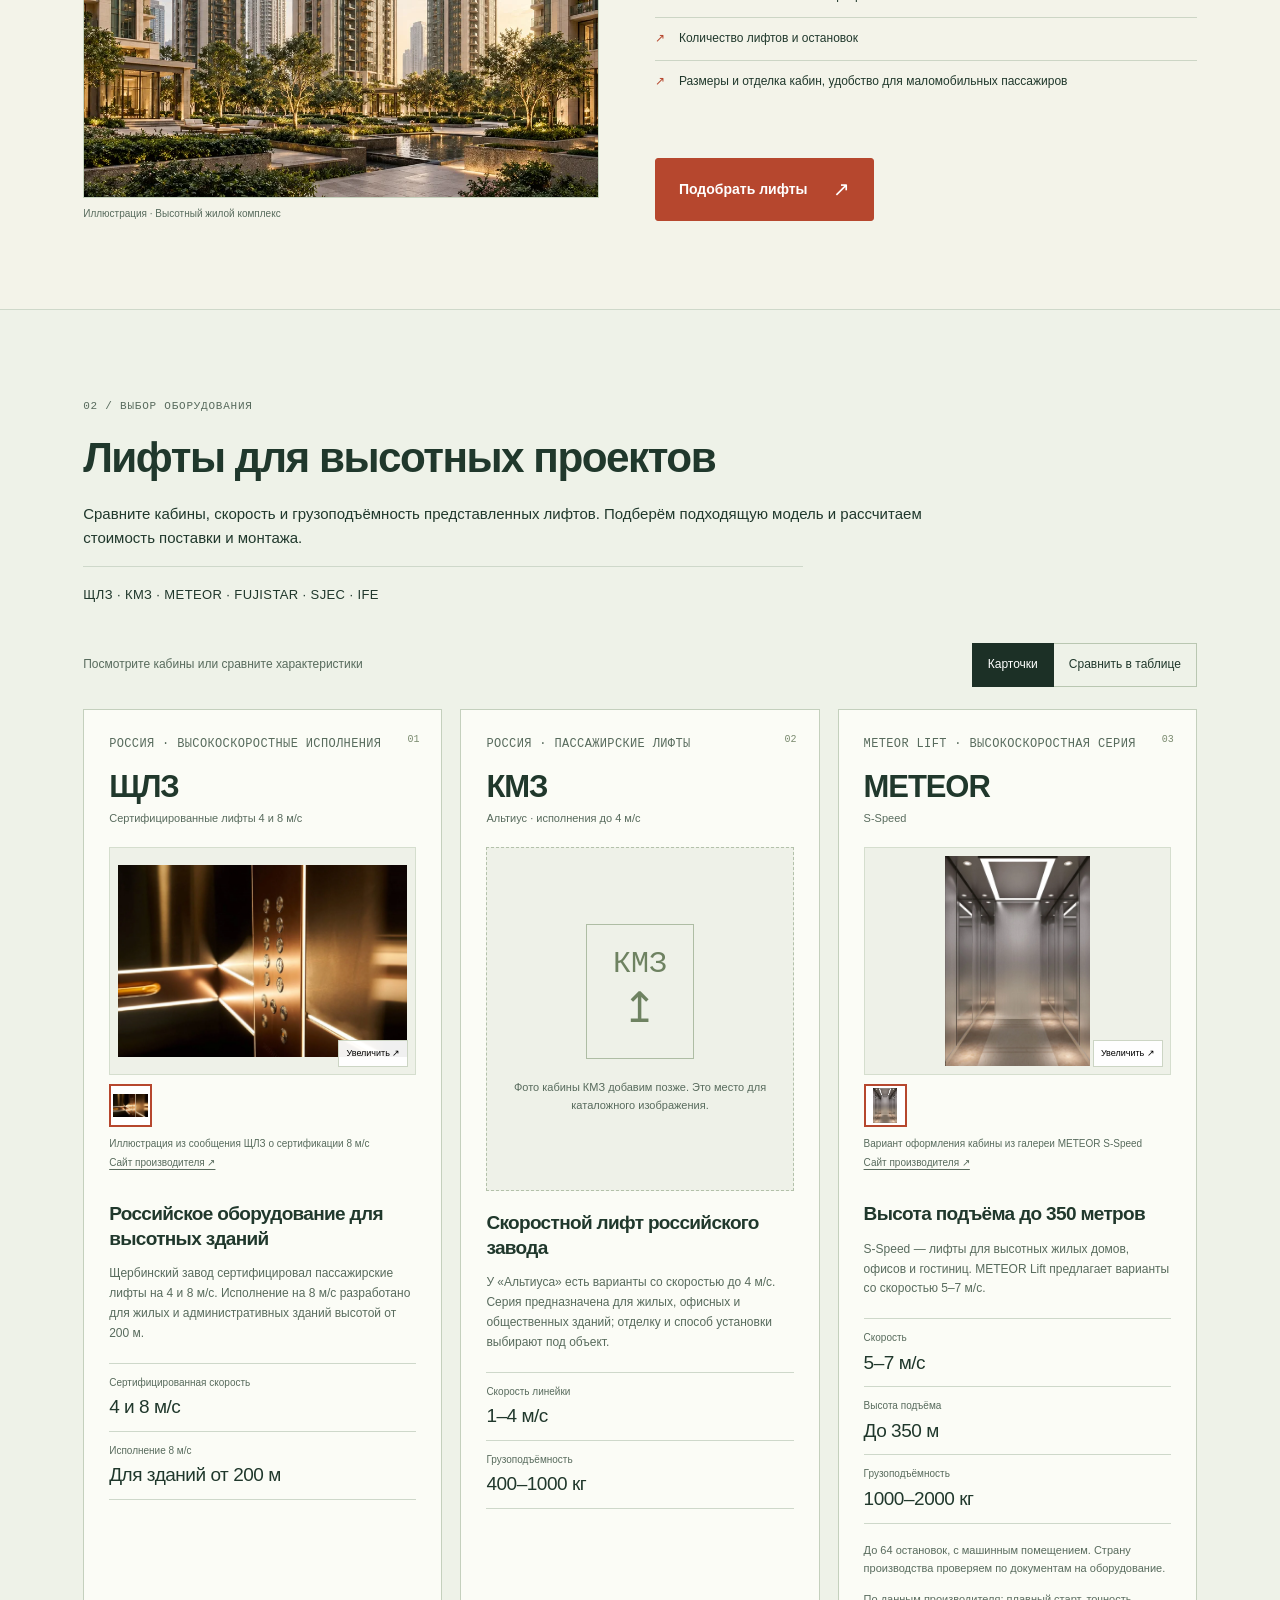
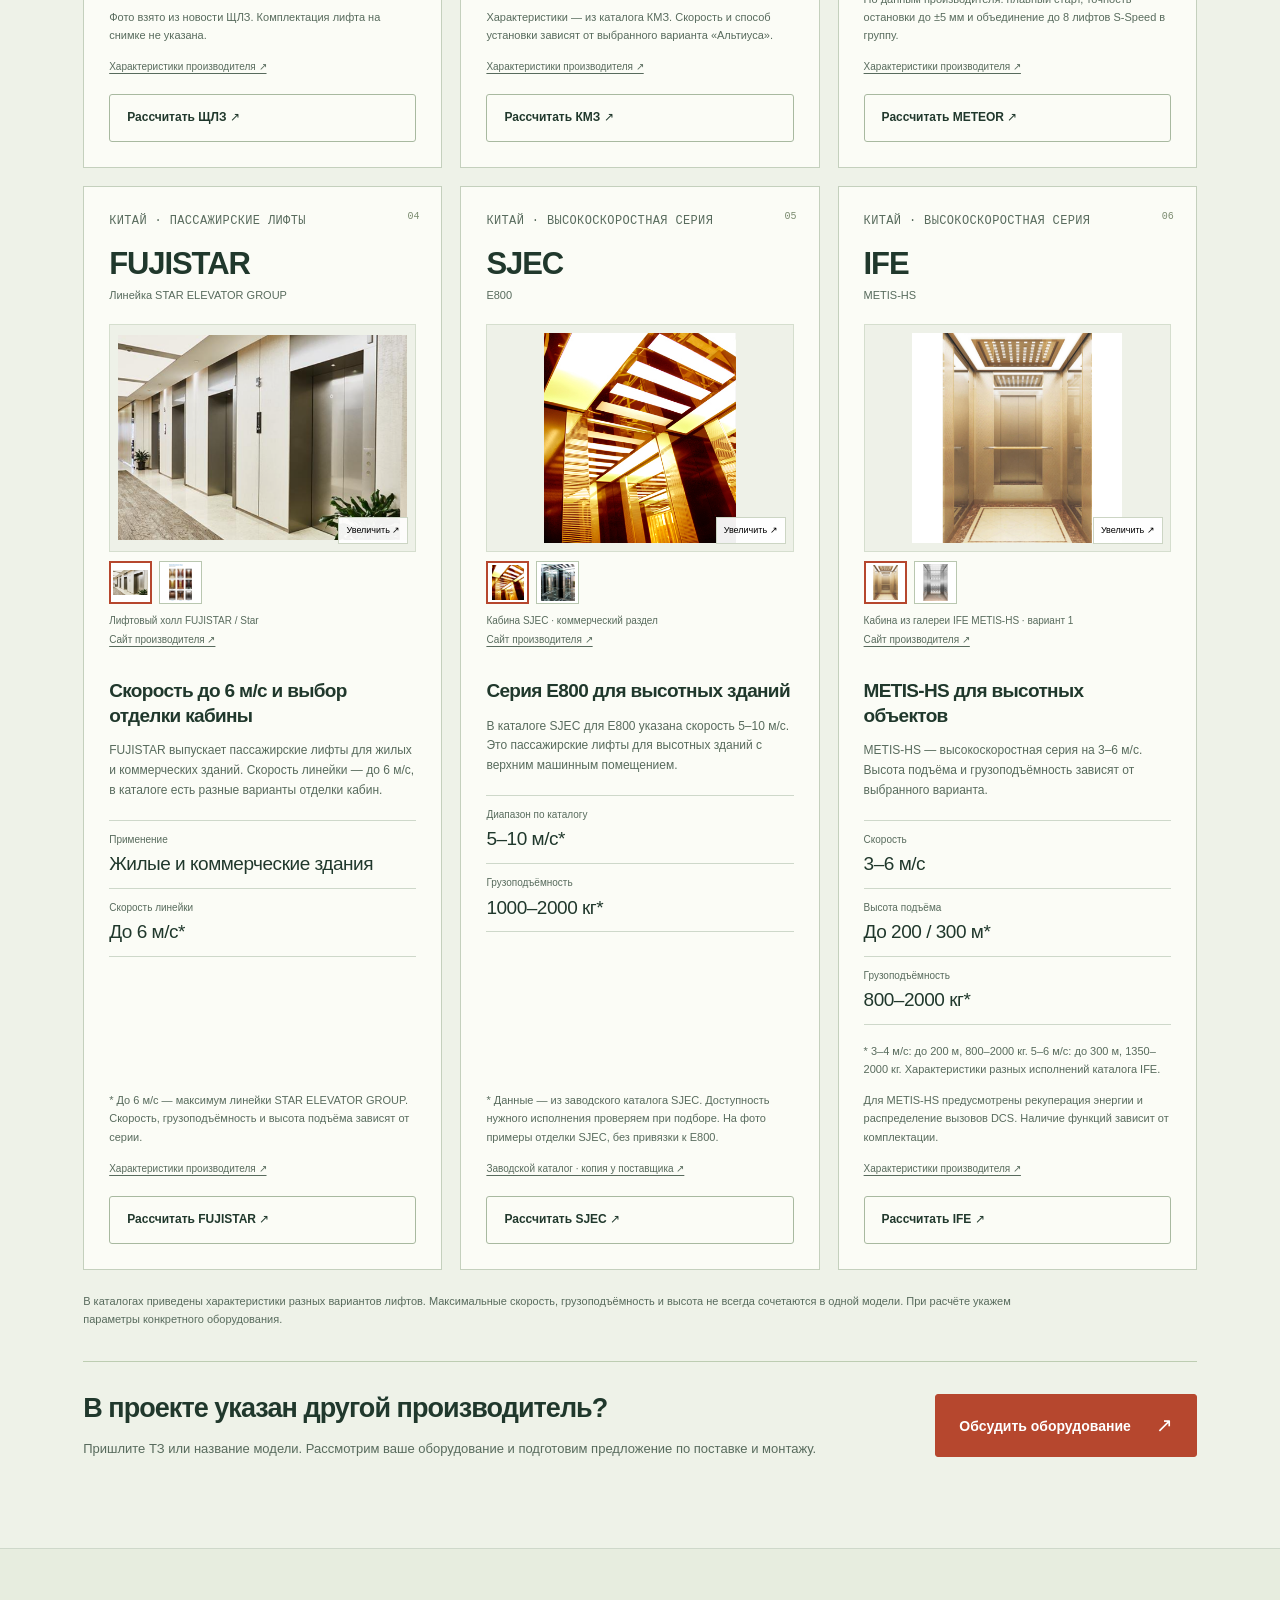
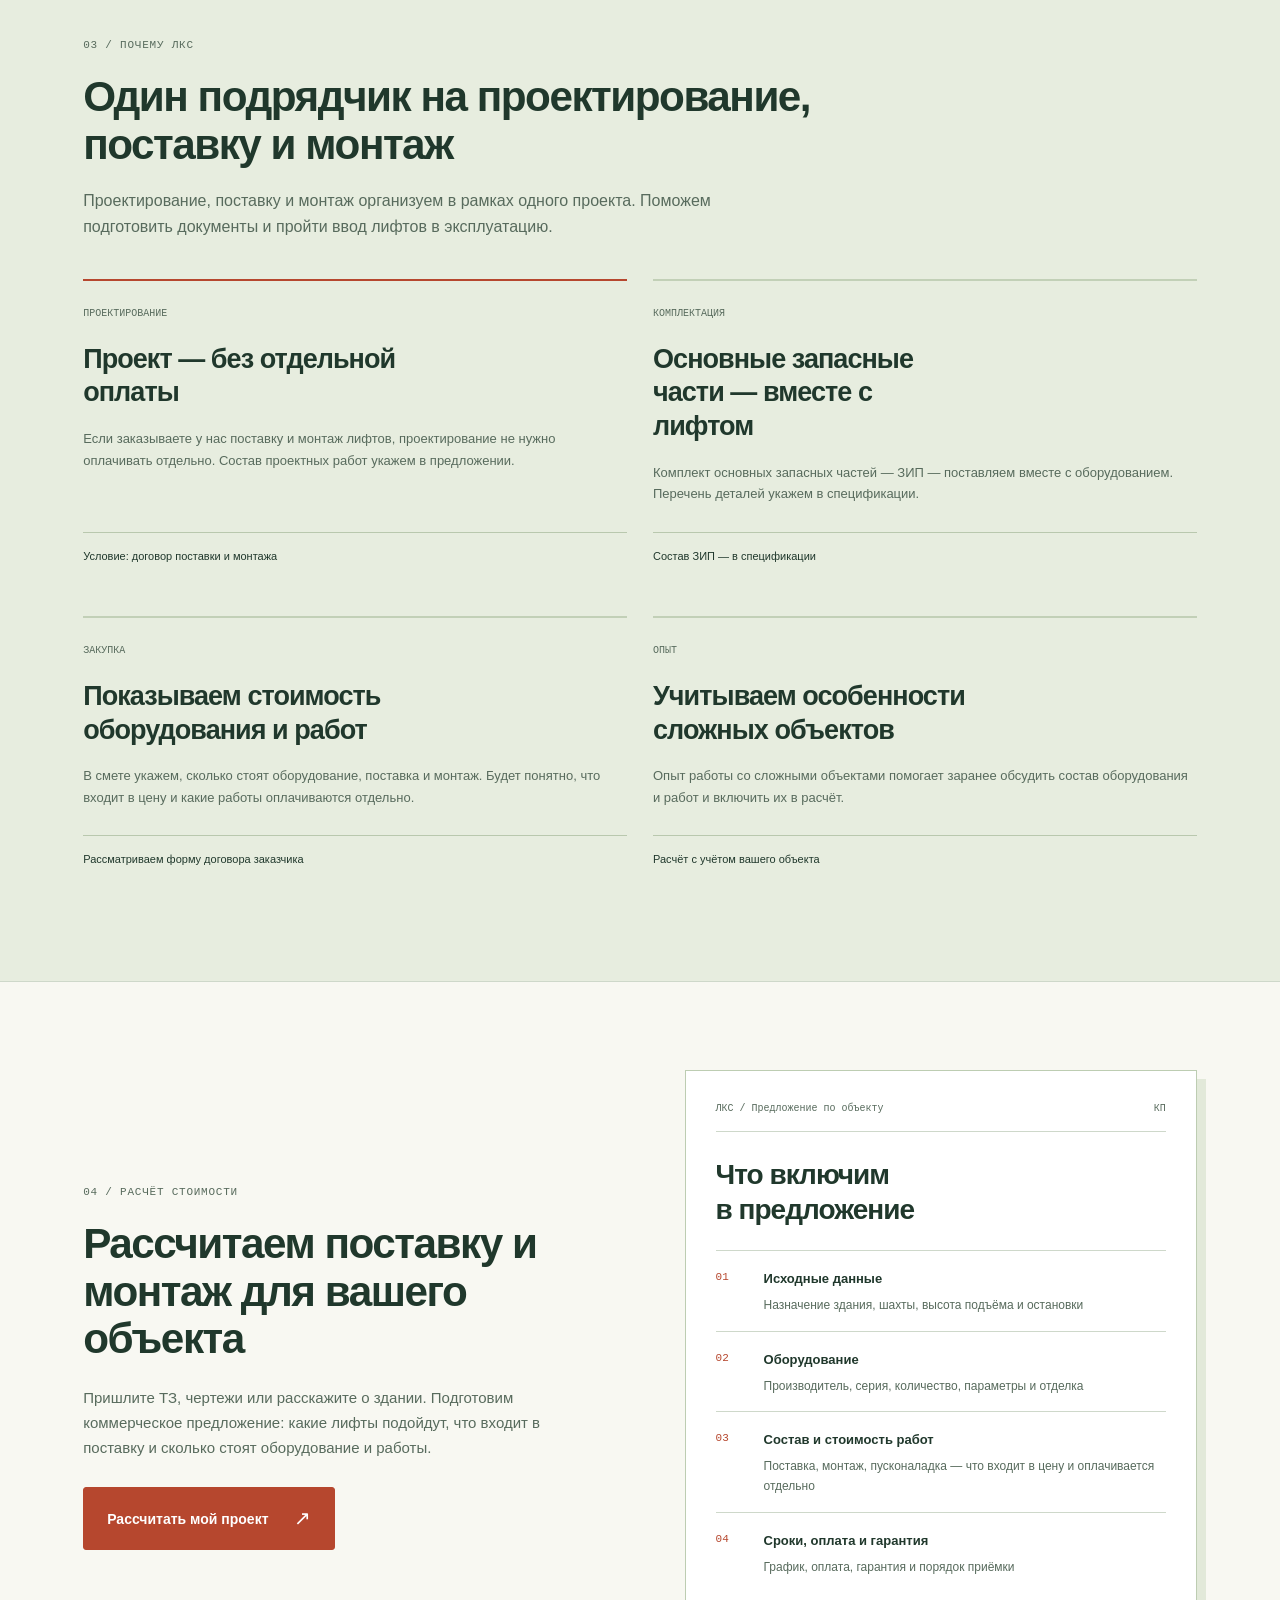
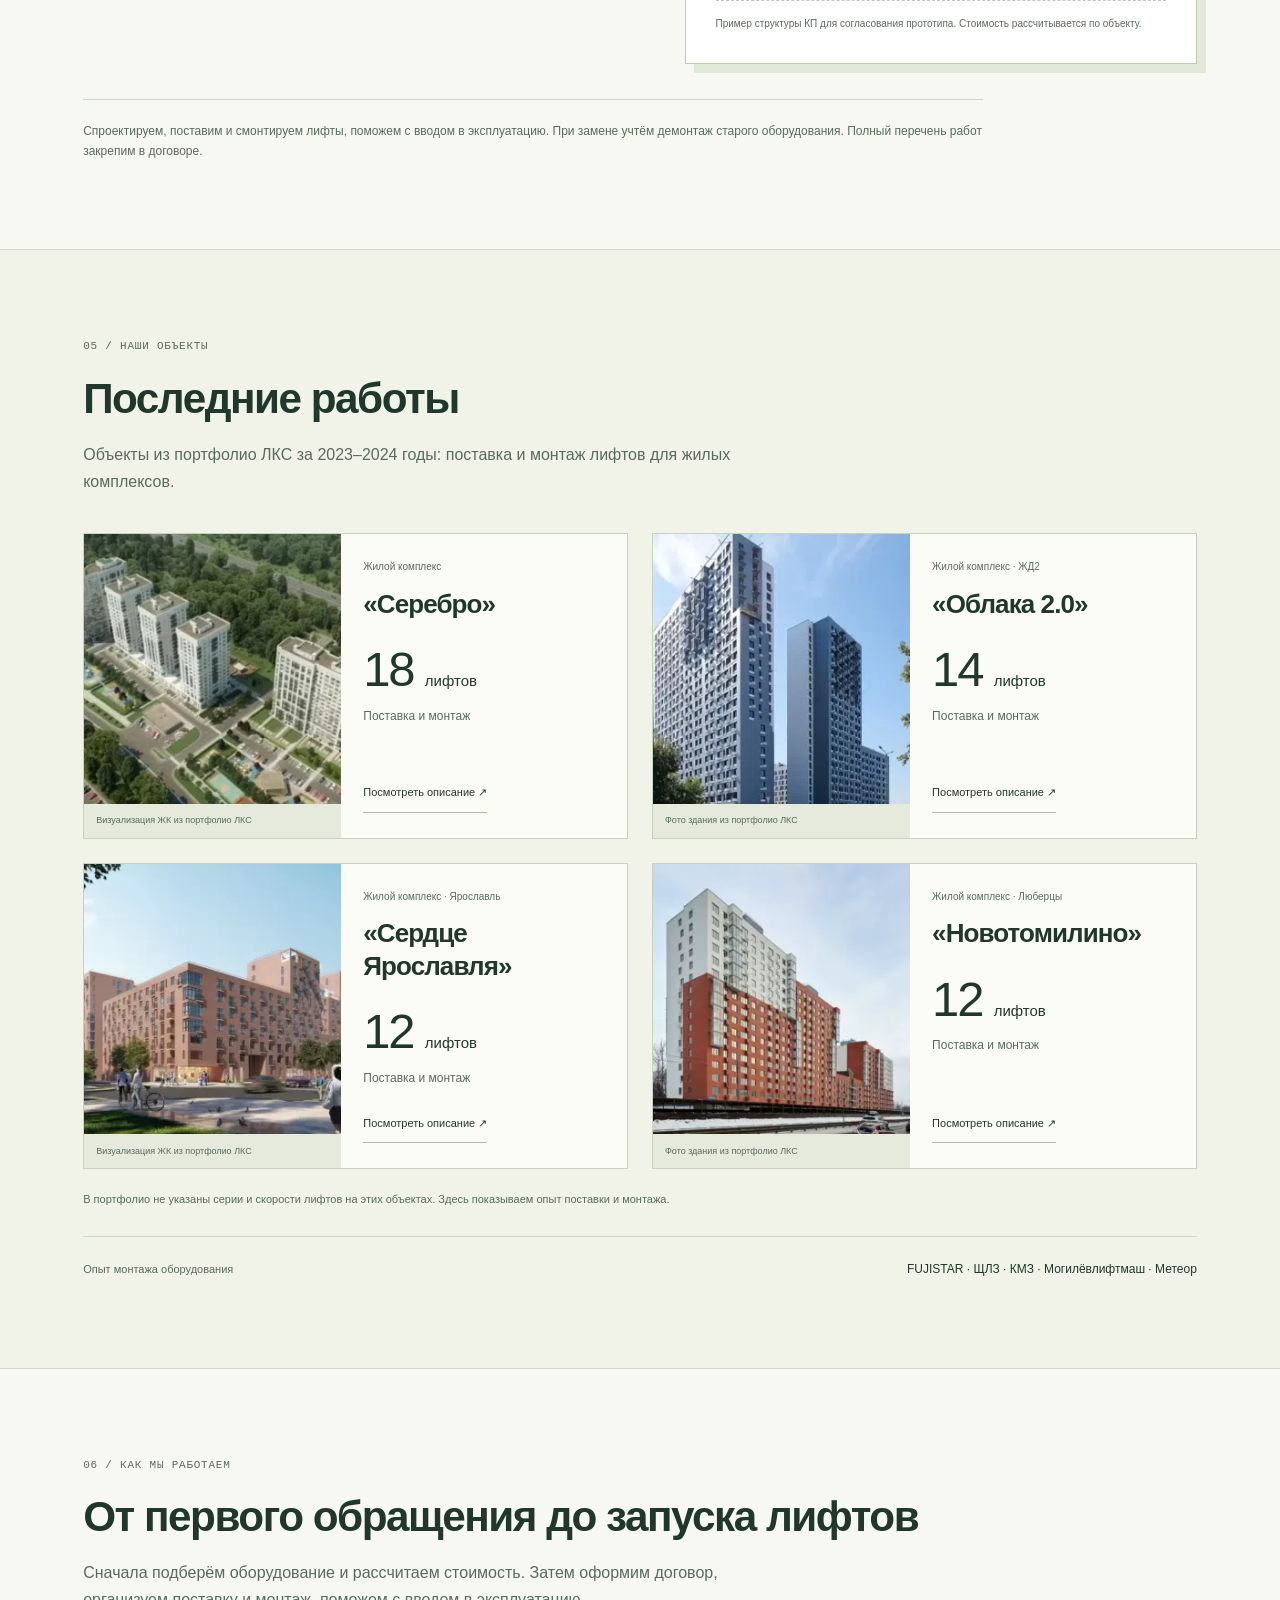
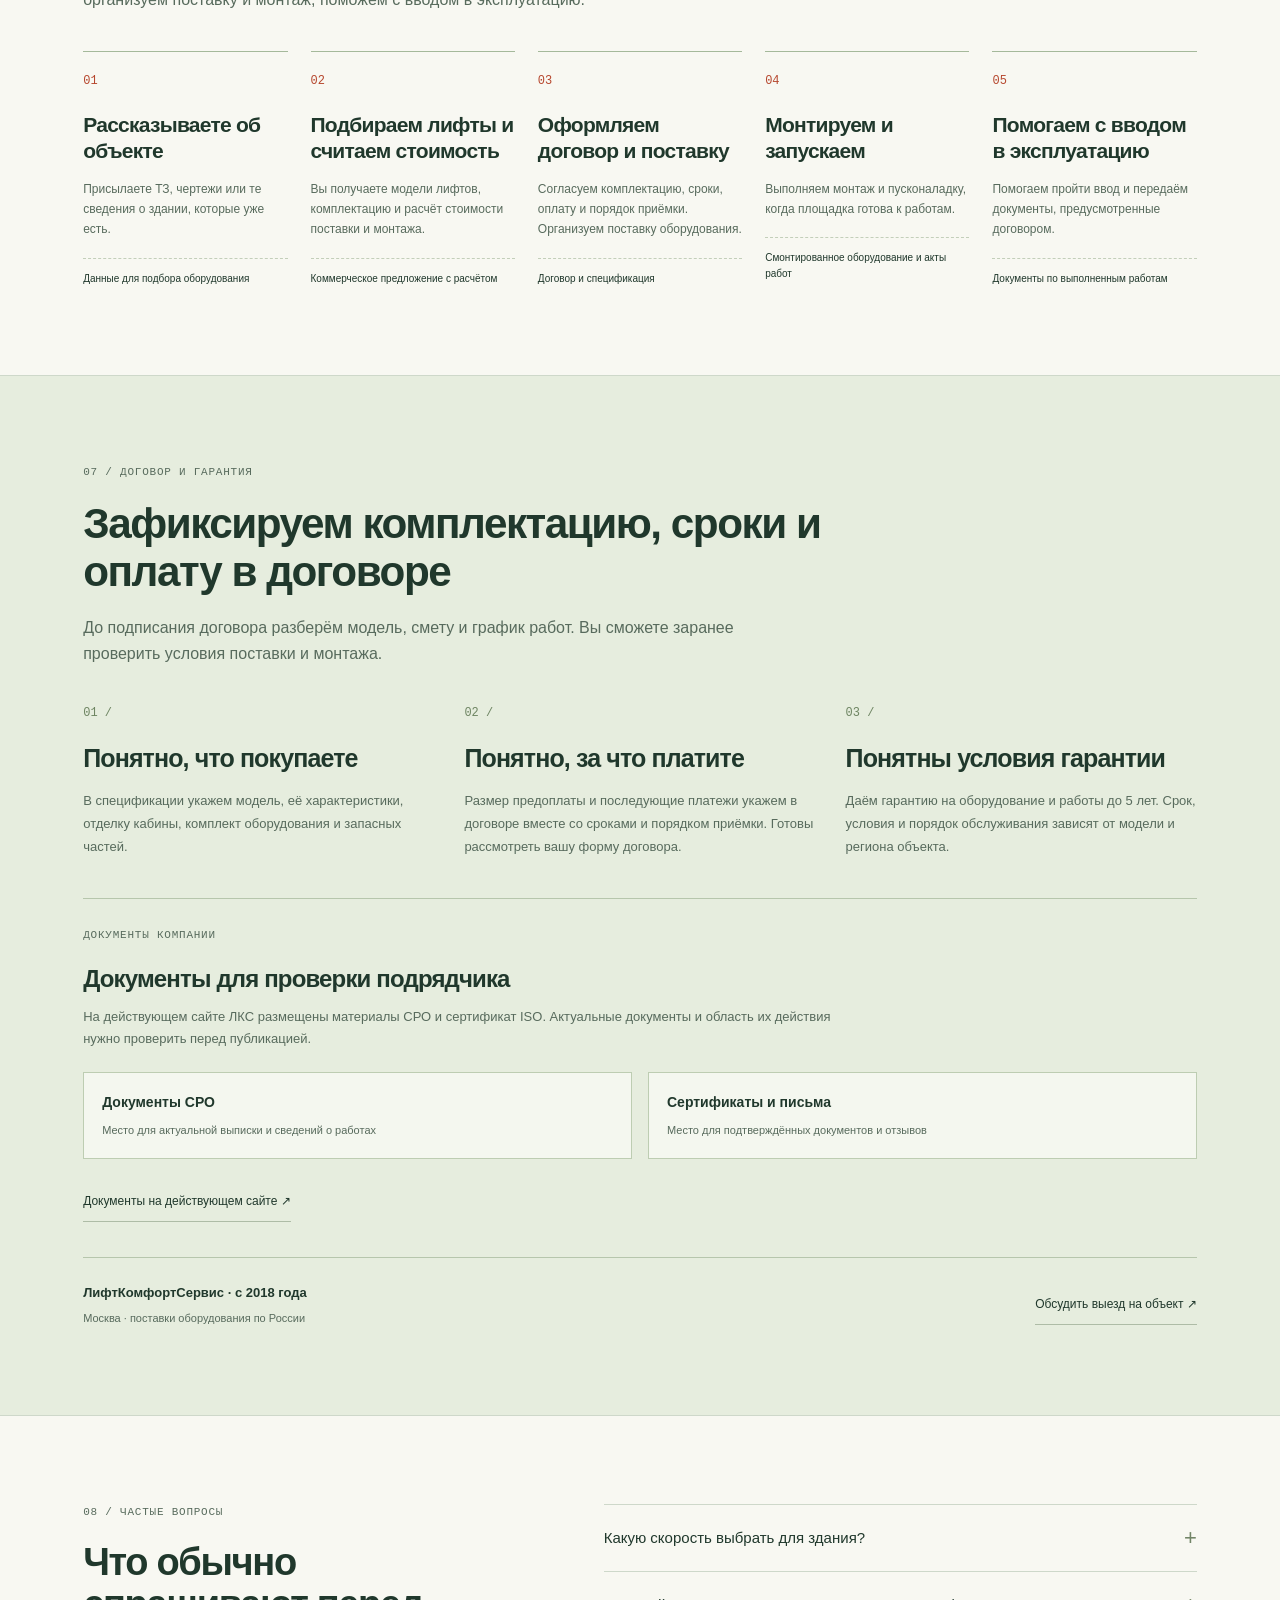
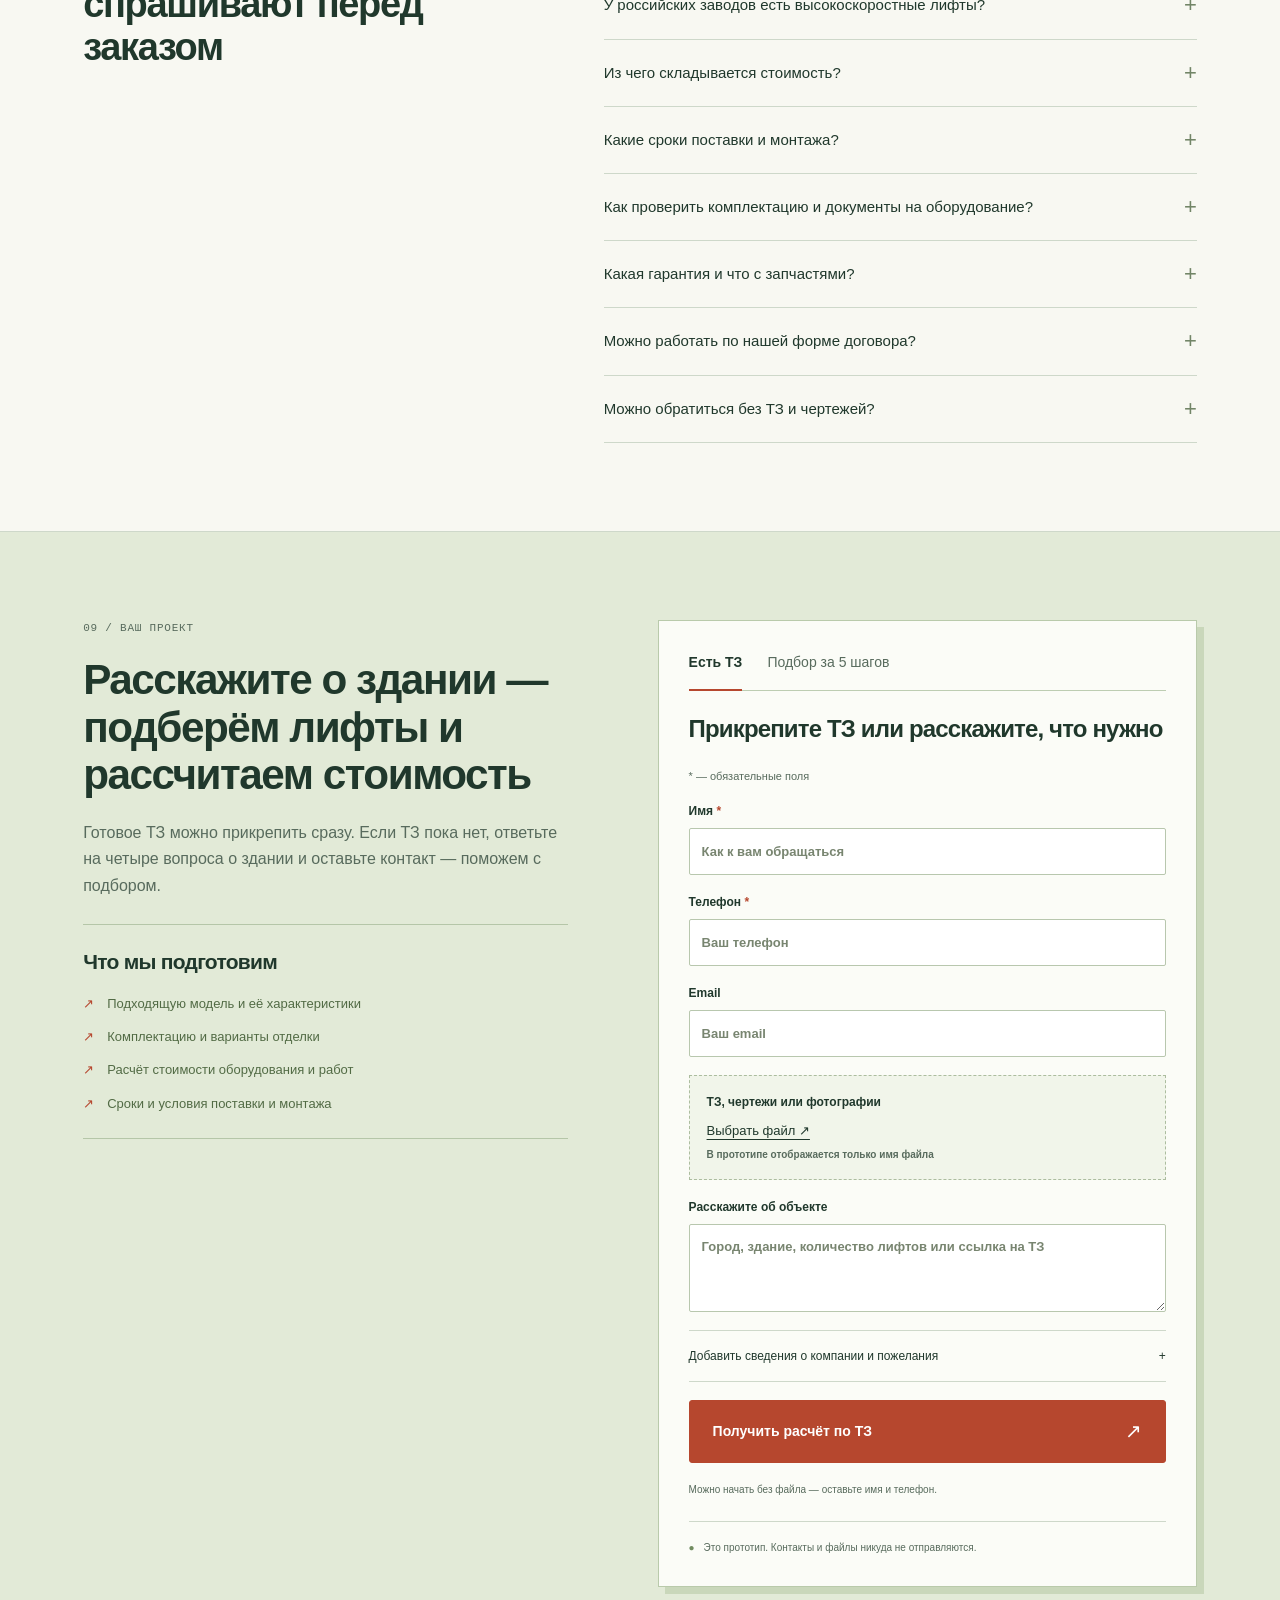
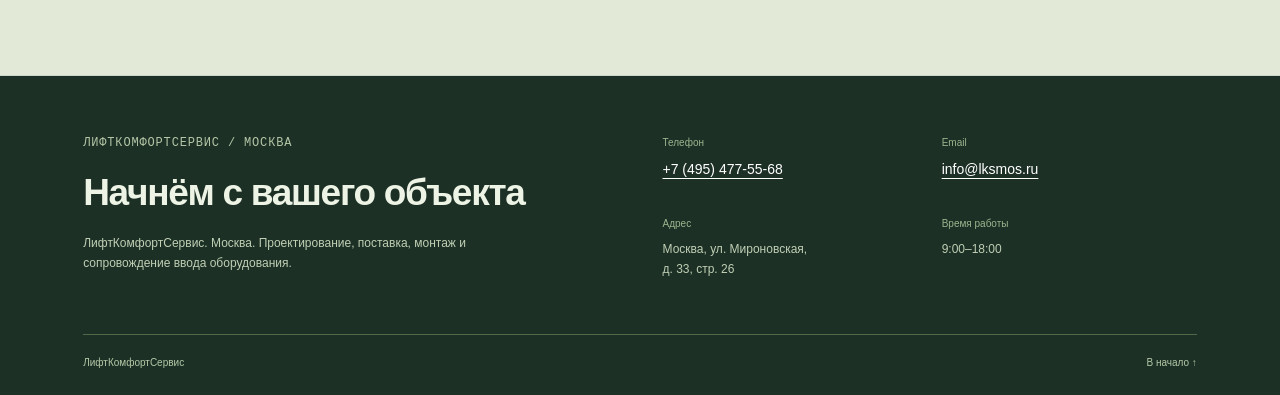
==== commit 7e76c740: "Remove standalone comfort section and retain model features" ====
--- a/index.html
+++ b/index.html
@@ -1,25 +1,25 @@
 <!DOCTYPE html>
 
-<html lang="ru"><head><meta charset="utf-8"/><meta content="width=device-width,initial-scale=1" name="viewport"/><meta content="noindex,nofollow" name="robots"/><meta content="Высокоскоростные лифты для высотных проектов: подбор оборудования, проектирование, поставка и монтаж. Кликабельный прототип ЛКС." name="description"/><title>Высокоскоростные лифты под ключ — ЛифтКомфортСервис / прототип</title><link href="styles.css?v=23" rel="stylesheet"/><script defer="" src="app.js?v=23"></script></head><body>
-<div aria-label="Инструменты просмотра прототипа" class="review-bar"><span class="review-title">Прототип 23 / для согласования</span><div class="review-actions"><div aria-label="Ширина страницы" class="device-switch" role="group"><button aria-pressed="true" data-device="desktop" type="button">Компьютер</button><button aria-pressed="false" data-device="mobile" type="button">Телефон</button></div><button id="copy-open" type="button">Тексты ↗</button></div></div>
+<html lang="ru"><head><meta charset="utf-8"/><meta content="width=device-width,initial-scale=1" name="viewport"/><meta content="noindex,nofollow" name="robots"/><meta content="Высокоскоростные лифты для высотных проектов: подбор оборудования, проектирование, поставка и монтаж. Кликабельный прототип ЛКС." name="description"/><title>Высокоскоростные лифты под ключ — ЛифтКомфортСервис / прототип</title><link href="styles.css?v=24" rel="stylesheet"/><script defer="" src="app.js?v=24"></script></head><body>
+<div aria-label="Инструменты просмотра прототипа" class="review-bar"><span class="review-title">Прототип 24 / для согласования</span><div class="review-actions"><div aria-label="Ширина страницы" class="device-switch" role="group"><button aria-pressed="true" data-device="desktop" type="button">Компьютер</button><button aria-pressed="false" data-device="mobile" type="button">Телефон</button></div><button id="copy-open" type="button">Тексты ↗</button></div></div>
 <div class="site-shell" id="site-shell"><a class="skip-link" href="#main">К содержанию</a><header class="header"><a aria-label="ЛифтКомфортСервис — к началу" class="brand" href="#top"><svg aria-hidden="true" class="brand-mark" viewbox="0 0 32 36"><path d="M3 32V4h26v28M10 25V11h12v14M16 11v14M0 35h32" fill="none" stroke="currentColor" stroke-width="2"></path></svg><span><strong>ЛифтКомфортСервис</strong><small>Оборудование. Проект. Монтаж.</small></span></a><nav aria-label="Основная навигация" class="nav" id="main-nav"><a href="#equipment">Лифты и серии</a><a href="#scope">Что входит</a><a href="#projects">Опыт</a><a href="#faq">Вопросы</a></nav><div class="header-connection"><a class="header-phone" href="tel:+74954775568">+7 (495) 477-55-68</a><div aria-label="Написать в мессенджер" class="header-messengers" role="group"><button aria-haspopup="dialog" aria-label="Telegram — демо-кнопка" class="messenger-button" data-messenger="Telegram" title="Telegram" type="button"><img alt="" aria-hidden="true" height="28" src="assets/icons/telegram.svg" width="28"/></button><button aria-haspopup="dialog" aria-label="MAX — демо-кнопка" class="messenger-button" data-messenger="MAX" title="MAX" type="button"><img alt="" aria-hidden="true" height="28" src="assets/icons/max.svg" width="28"/></button></div></div><button class="button small header-cta" aria-haspopup="dialog" aria-controls="quick-contact-dialog" id="quick-contact-open" type="button">Получить КП ↗</button><button aria-controls="main-nav" aria-expanded="false" class="menu-toggle" type="button">Меню <span aria-hidden="true">☰</span></button></header>
 <main id="main"><section class="hero section" id="top"><div class="hero-copy"><p class="eyebrow">Для высотных ЖК, бизнес-центров, МФК и гостиниц</p><h1>Высокоскоростные лифты под ключ <span>— от проекта до запуска</span></h1><p class="lead">Подберём оборудование, подготовим проект, поставим и смонтируем лифты. Поможем с вводом в эксплуатацию.</p><div class="hero-actions"><button class="button" data-modal-lead="tz" aria-haspopup="dialog" type="button">Получить расчёт по ТЗ <span>↗</span></button><button class="button secondary" data-modal-lead="selection" aria-haspopup="dialog" type="button">Подобрать без ТЗ <span>→</span></button></div><p class="micro">Пришлите ТЗ — рассчитаем стоимость поставки и монтажа. Если ТЗ пока нет, начните с подбора за 5 шагов.</p><ul class="hero-benefits"><li><b>Проект без отдельной оплаты</b><span>при договоре поставки и монтажа</span></li><li><b>Запасные части в комплекте с лифтом</b><span>перечень — в спецификации</span></li><li><b>Гарантия до 5 лет</b><span>на условиях договора</span></li></ul></div><div class="hero-visual"><div class="visual-top"><span>Оборудование для высотных проектов</span><span aria-hidden="true">↗</span></div><img alt="Вариант оформления кабины METEOR S-Speed из галереи производителя" class="hero-equipment-image" fetchpriority="high" height="1000" src="assets/manufacturers/meteor-s-speed-cabin.webp" width="691"/><div class="visual-spec"><span>METEOR S-Speed</span><strong>5–7 <small>м/с</small></strong><span>до 350 м высоты подъёма</span></div><p class="hero-photo-caption">Кабина из каталога METEOR.<a href="#equipment-meteor">Посмотреть параметры серии ↗</a></p></div></section>
 <div class="proof-strip"><div><strong>С 2018 года</strong><span>Лифтовые проекты ЛКС</span></div><div><strong>Проект без доплаты</strong><span>При договоре на поставку и монтаж</span></div><div><strong>Один расчёт</strong><span>Стоимость оборудования и монтажа</span></div><a href="#equipment">Перейти к сравнению <span>↓</span></a></div>
 <section class="section task-section" id="solutions"><div class="section-intro"><p class="eyebrow">01 / Для вашего здания</p><h2>Подберём лифты для высотных зданий</h2><p>Подбираем оборудование для высотных жилых комплексов, бизнес-центров, МФК и гостиниц. Нужная скорость зависит от высоты подъёма, остановок и количества пассажиров.</p></div><div aria-label="Тип здания" class="segment-tabs" role="tablist"><button aria-controls="segment-panel-residential" aria-selected="true" data-segment="residential" id="segment-residential" role="tab" tabindex="0" type="button">Высотный ЖК</button><button aria-controls="segment-panel-office" aria-selected="false" data-segment="office" id="segment-office" role="tab" tabindex="-1" type="button">Бизнес-центр</button><button aria-controls="segment-panel-mixed" aria-selected="false" data-segment="mixed" id="segment-mixed" role="tab" tabindex="-1" type="button">МФК</button><button aria-controls="segment-panel-hotel" aria-selected="false" data-segment="hotel" id="segment-hotel" role="tab" tabindex="-1" type="button">Гостиница</button></div><div aria-labelledby="segment-residential" class="segment-panel" id="segment-panel-residential" role="tabpanel"><figure class="segment-visual"><img alt="Архитектурная иллюстрация: высотный жилой комплекс" decoding="async" height="800" src="assets/buildings/residential.webp" width="1200"/><figcaption>Иллюстрация · Высотный жилой комплекс</figcaption></figure><div class="segment-details"><div><p class="overline">Задача здания / Высотный ЖК</p><h3>Чтобы жителям было удобно утром и вечером</h3><p>Утром жители спускаются на работу, вечером возвращаются домой. Подбираем скорость, количество и вместимость кабин с учётом этих нагрузок.</p></div><div class="input-map"><p>Что учитываем при подборе</p><ul><li>Этажность и количество квартир</li><li>Количество лифтов и остановок</li><li>Размеры и отделка кабин, удобство для маломобильных пассажиров</li></ul></div><button class="button" data-modal-lead="selection" aria-haspopup="dialog" data-object="Жилой комплекс" type="button">Подобрать лифты<span>↗</span></button></div></div><div aria-labelledby="segment-office" class="segment-panel" hidden="" id="segment-panel-office" role="tabpanel"><figure class="segment-visual"><img alt="Архитектурная иллюстрация: бизнес-центр" decoding="async" height="800" src="assets/buildings/office.webp" width="1200"/><figcaption>Иллюстрация · Бизнес-центр</figcaption></figure><div class="segment-details"><div><p class="overline">Задача здания / Бизнес-центр</p><h3>Удобный подъём для сотрудников и гостей</h3><p>В бизнес-центре многие приезжают к началу рабочего дня. Учитываем утренний поток, поездки между этажами и совместную работу нескольких лифтов.</p></div><div class="input-map"><p>Что учитываем при подборе</p><ul><li>Сколько людей работает на каждом этаже</li><li>Какие этажи обслуживает каждая группа лифтов</li><li>Требования к контролю доступа</li></ul></div><button class="button" data-modal-lead="selection" aria-haspopup="dialog" data-object="Бизнес-центр" type="button">Подобрать лифты<span>↗</span></button></div></div><div aria-labelledby="segment-mixed" class="segment-panel" hidden="" id="segment-panel-mixed" role="tabpanel"><figure class="segment-visual"><img alt="Архитектурная иллюстрация: многофункциональный комплекс" decoding="async" height="800" src="assets/buildings/mixed.webp" width="1200"/><figcaption>Иллюстрация · Многофункциональный комплекс</figcaption></figure><div class="segment-details"><div><p class="overline">Задача здания / МФК</p><h3>Для жителей, сотрудников и посетителей комплекса</h3><p>В одном комплексе люди едут в квартиры, офисы и общественные зоны. Подбираем лифты с учётом этих маршрутов и нагрузки на каждую часть здания.</p></div><div class="input-map"><p>Что учитываем при подборе</p><ul><li>Жилые, офисные и общественные зоны</li><li>Маршруты пассажиров и нужные остановки</li><li>Поездки посетителей, сотрудников и служб здания</li></ul></div><button class="button" data-modal-lead="selection" aria-haspopup="dialog" data-object="МФК" type="button">Подобрать лифты<span>↗</span></button></div></div><div aria-labelledby="segment-hotel" class="segment-panel" hidden="" id="segment-panel-hotel" role="tabpanel"><figure class="segment-visual"><img alt="Архитектурная иллюстрация: гостиница" decoding="async" height="800" src="assets/buildings/hotel.webp" width="1200"/><figcaption>Иллюстрация · Гостиница</figcaption></figure><div class="segment-details"><div><p class="overline">Задача здания / Гостиница</p><h3>Для гостей с багажом и работы персонала</h3><p>Гостям нужны удобные кабины для поездок с багажом, персоналу — лифты для повседневной работы. Учитываем оба сценария и требования к отделке.</p></div><div class="input-map"><p>Что учитываем при подборе</p><ul><li>Категория гостиницы и количество гостей</li><li>Гостевые и служебные маршруты</li><li>Вместимость и оформление кабин</li></ul></div><button class="button" data-modal-lead="selection" aria-haspopup="dialog" data-object="Гостиница" type="button">Подобрать лифты<span>↗</span></button></div></div></section>
 <section class="section equipment-section" id="equipment">
 <div class="section-intro"><p class="eyebrow">02 / Выбор оборудования</p><h2>Лифты для высотных проектов</h2><p>Сравните кабины, скорость и грузоподъёмность представленных лифтов. Подберём подходящую модель и рассчитаем стоимость поставки и монтажа.</p><p class="factory-supply">ЩЛЗ · КМЗ · METEOR · FUJISTAR · SJEC · IFE</p></div>
-<div class="equipment-toolbar"><p>Посмотрите кабины или сравните характеристики</p><div aria-label="Вид оборудования" class="view-switch" role="group"><button aria-pressed="true" data-equipment-view="cards" type="button">Карточки</button><button aria-pressed="false" data-equipment-view="table" type="button">Сравнить в таблице</button></div></div><div class="equipment-grid"><article class="equipment-card" id="equipment-shlz"><p class="equipment-country">Россия · Высокоскоростные исполнения</p><span class="card-index">01</span><h3>ЩЛЗ<small>Сертифицированные лифты 4 и 8 м/с</small></h3><figure class="equipment-gallery" data-brand-gallery="ЩЛЗ"><button aria-haspopup="dialog" aria-label="Увеличить: Иллюстрация из сообщения ЩЛЗ о сертификации 8 м/с" class="equipment-photo-open" type="button"><img alt="Панель управления и отделка кабины на иллюстрации Щербинского лифтостроительного завода" decoding="async" height="799" loading="lazy" src="assets/manufacturers/shlz-cabin-detail.webp" width="1200"/><span aria-hidden="true" class="photo-zoom">Увеличить ↗</span></button><div aria-label="Изображения ЩЛЗ" class="equipment-thumbs" role="group"><button aria-label="Показать: Иллюстрация из сообщения ЩЛЗ о сертификации 8 м/с" aria-pressed="true" data-alt="Панель управления и отделка кабины на иллюстрации Щербинского лифтостроительного завода" data-caption="Иллюстрация из сообщения ЩЛЗ о сертификации 8 м/с" data-equipment-photo="" data-height="799" data-source="https://www.shlz.ru/news/shcherbinskiy-liftostroitelnyy-zavod-sertifitsiroval-lift-so-skorostyu-8-metrov-v-sekundu/" data-src="assets/manufacturers/shlz-cabin-detail.webp" data-width="1200" type="button"><img alt="" decoding="async" height="56" loading="lazy" src="assets/manufacturers/shlz-cabin-detail.webp" width="56"/></button></div><figcaption><span class="equipment-photo-caption">Иллюстрация из сообщения ЩЛЗ о сертификации 8 м/с</span><a class="equipment-photo-source" href="https://www.shlz.ru/news/shcherbinskiy-liftostroitelnyy-zavod-sertifitsiroval-lift-so-skorostyu-8-metrov-v-sekundu/" rel="noopener noreferrer" target="_blank">Сайт производителя ↗</a></figcaption></figure><h4 class="equipment-benefit">Российское оборудование для высотных зданий</h4><p>Щербинский завод сертифицировал пассажирские лифты на 4 и 8 м/с. Исполнение на 8 м/с разработано для жилых и административных зданий высотой от 200 м.</p><dl><div><dt>Сертифицированная скорость</dt><dd>4 и 8 м/с</dd></div><div><dt>Исполнение 8 м/с</dt><dd>Для зданий от 200 м</dd></div></dl><p class="equipment-detail">Фото взято из новости ЩЛЗ. Комплектация лифта на снимке не указана.</p><p class="equipment-spec-source"><a href="https://www.shlz.ru/news/shcherbinskiy-liftostroitelnyy-zavod-sertifitsiroval-lift-so-skorostyu-8-metrov-v-sekundu/" rel="noopener noreferrer" target="_blank">Характеристики производителя ↗</a></p><button class="button secondary full" data-brand="ЩЛЗ" data-lead="selection" type="button">Рассчитать ЩЛЗ ↗</button></article><article class="equipment-card" id="equipment-kmz"><p class="equipment-country">Россия · Пассажирские лифты</p><span class="card-index">02</span><h3>КМЗ<small>Альтиус · исполнения до 4 м/с</small></h3><figure class="equipment-pending"><div aria-hidden="true" class="equipment-pending-mark">КМЗ<span>↥</span></div><figcaption>Фото кабины КМЗ добавим позже. Это место для каталожного изображения.</figcaption></figure><h4 class="equipment-benefit">Скоростной лифт российского завода</h4><p>У «Альтиуса» есть варианты со скоростью до 4 м/с. Серия предназначена для жилых, офисных и общественных зданий; отделку и способ установки выбирают под объект.</p><dl><div><dt>Скорость линейки</dt><dd>1–4 м/с</dd></div><div><dt>Грузоподъёмность</dt><dd>400–1000 кг</dd></div></dl><p class="equipment-detail">Характеристики — из каталога КМЗ. Скорость и способ установки зависят от выбранного варианта «Альтиуса».</p><p class="equipment-spec-source"><a href="https://www.kmzlift.ru/altius/" rel="noopener noreferrer" target="_blank">Характеристики производителя ↗</a></p><button class="button secondary full" data-brand="КМЗ" data-lead="selection" type="button">Рассчитать КМЗ ↗</button></article><article class="equipment-card" id="equipment-meteor"><p class="equipment-country">METEOR Lift · Высокоскоростная серия</p><span class="card-index">03</span><h3>METEOR<small>S-Speed</small></h3><figure class="equipment-gallery" data-brand-gallery="METEOR"><button aria-haspopup="dialog" aria-label="Увеличить: Вариант оформления кабины из галереи METEOR S-Speed" class="equipment-photo-open" type="button"><img alt="Кабина с серебристой отделкой из официальной галереи METEOR S-Speed" decoding="async" height="1000" loading="lazy" src="assets/manufacturers/meteor-s-speed-cabin.webp" width="691"/><span aria-hidden="true" class="photo-zoom">Увеличить ↗</span></button><div aria-label="Изображения METEOR" class="equipment-thumbs" role="group"><button aria-label="Показать: Вариант оформления кабины из галереи METEOR S-Speed" aria-pressed="true" data-alt="Кабина с серебристой отделкой из официальной галереи METEOR S-Speed" data-caption="Вариант оформления кабины из галереи METEOR S-Speed" data-equipment-photo="" data-height="1000" data-source="https://meteor.ru/equipment/passengerelevators/s-speed/" data-src="assets/manufacturers/meteor-s-speed-cabin.webp" data-width="691" type="button"><img alt="" decoding="async" height="56" loading="lazy" src="assets/manufacturers/meteor-s-speed-cabin.webp" width="56"/></button></div><figcaption><span class="equipment-photo-caption">Вариант оформления кабины из галереи METEOR S-Speed</span><a class="equipment-photo-source" href="https://meteor.ru/equipment/passengerelevators/s-speed/" rel="noopener noreferrer" target="_blank">Сайт производителя ↗</a></figcaption></figure><h4 class="equipment-benefit">Высота подъёма до 350 метров</h4><p>S-Speed — лифты для высотных жилых домов, офисов и гостиниц. METEOR Lift предлагает варианты со скоростью 5–7 м/с.</p><dl><div><dt>Скорость</dt><dd>5–7 м/с</dd></div><div><dt>Высота подъёма</dt><dd>До 350 м</dd></div><div><dt>Грузоподъёмность</dt><dd>1000–2000 кг</dd></div></dl><p class="equipment-detail">До 64 остановок, с машинным помещением. Страну производства проверяем по документам на оборудование.</p><p class="equipment-spec-source"><a href="https://meteor.ru/equipment/passengerelevators/s-speed/" rel="noopener noreferrer" target="_blank">Характеристики производителя ↗</a></p><button class="button secondary full" data-brand="Метеор" data-lead="selection" type="button">Рассчитать METEOR ↗</button></article><article class="equipment-card" id="equipment-fujistar"><p class="equipment-country">Китай · Пассажирские лифты</p><span class="card-index">04</span><h3>FUJISTAR<small>Линейка STAR ELEVATOR GROUP</small></h3><figure class="equipment-gallery" data-brand-gallery="FUJISTAR"><button aria-haspopup="dialog" aria-label="Увеличить: Лифтовый холл FUJISTAR / Star" class="equipment-photo-open" type="button"><img alt="Лифтовый холл с рядом дверей пассажирских лифтов, изображение из каталога Star Elevator Group" decoding="async" height="710" loading="lazy" src="assets/manufacturers/fujistar-lift-lobby.png" width="1000"/><span aria-hidden="true" class="photo-zoom">Увеличить ↗</span></button><div aria-label="Изображения FUJISTAR" class="equipment-thumbs" role="group"><button aria-label="Показать: Лифтовый холл FUJISTAR / Star" aria-pressed="true" data-alt="Лифтовый холл с рядом дверей пассажирских лифтов, изображение из каталога Star Elevator Group" data-caption="Лифтовый холл FUJISTAR / Star" data-equipment-photo="" data-height="710" data-source="https://www.starelevatorgroup.com/PASSENGER-ELEVATOR-pd40702622.html" data-src="assets/manufacturers/fujistar-lift-lobby.png" data-width="1000" type="button"><img alt="" decoding="async" height="56" loading="lazy" src="assets/manufacturers/fujistar-lift-lobby.png" width="56"/></button><button aria-label="Показать: Варианты оформления кабин FUJISTAR / Star" aria-pressed="false" data-alt="Каталожный лист Star Elevator Group с девятью вариантами отделки кабин Noble Wood-Grain Style" data-caption="Варианты оформления кабин FUJISTAR / Star" data-equipment-photo="" data-height="1256" data-source="https://www.starelevatorgroup.com/PASSENGER-ELEVATOR-pd40702622.html" data-src="assets/manufacturers/fujistar-cabin-finishes.png" data-width="781" type="button"><img alt="" decoding="async" height="56" loading="lazy" src="assets/manufacturers/fujistar-cabin-finishes.png" width="56"/></button></div><figcaption><span class="equipment-photo-caption">Лифтовый холл FUJISTAR / Star</span><a class="equipment-photo-source" href="https://www.starelevatorgroup.com/PASSENGER-ELEVATOR-pd40702622.html" rel="noopener noreferrer" target="_blank">Сайт производителя ↗</a></figcaption></figure><h4 class="equipment-benefit">Скорость до 6 м/с и выбор отделки кабины</h4><p>FUJISTAR выпускает пассажирские лифты для жилых и коммерческих зданий. Скорость линейки — до 6 м/с, в каталоге есть разные варианты отделки кабин.</p><dl><div><dt>Применение</dt><dd>Жилые и коммерческие здания</dd></div><div><dt>Скорость линейки</dt><dd>До 6 м/с*</dd></div></dl><p class="equipment-detail">* До 6 м/с — максимум линейки STAR ELEVATOR GROUP. Скорость, грузоподъёмность и высота подъёма зависят от серии.</p><p class="equipment-spec-source"><a href="https://www.starelevatorgroup.com/aboutus.html" rel="noopener noreferrer" target="_blank">Характеристики производителя ↗</a></p><button class="button secondary full" data-brand="FUJISTAR" data-lead="selection" type="button">Рассчитать FUJISTAR ↗</button></article><article class="equipment-card" id="equipment-sjec"><p class="equipment-country">Китай · Высокоскоростная серия</p><span class="card-index">05</span><h3>SJEC<small>E800</small></h3><figure class="equipment-gallery" data-brand-gallery="SJEC"><button aria-haspopup="dialog" aria-label="Увеличить: Кабина SJEC · коммерческий раздел" class="equipment-photo-open" type="button"><img alt="Интерьер кабины SJEC в золотистых тонах с зеркальными стенами и потолком" decoding="async" height="400" loading="lazy" src="assets/manufacturers/sjec-commercial-cabin.jpg" width="367"/><span aria-hidden="true" class="photo-zoom">Увеличить ↗</span></button><div aria-label="Изображения SJEC" class="equipment-thumbs" role="group"><button aria-label="Показать: Кабина SJEC · коммерческий раздел" aria-pressed="true" data-alt="Интерьер кабины SJEC в золотистых тонах с зеркальными стенами и потолком" data-caption="Кабина SJEC · коммерческий раздел" data-equipment-photo="" data-height="400" data-source="http://www.sjec.com.cn/products/#commercial" data-src="assets/manufacturers/sjec-commercial-cabin.jpg" data-width="367" type="button"><img alt="" decoding="async" height="56" loading="lazy" src="assets/manufacturers/sjec-commercial-cabin.jpg" width="56"/></button><button aria-label="Показать: Кабина SJEC · жилой раздел" aria-pressed="false" data-alt="Интерьер кабины SJEC с зеркальными стенами, поручнем и узорным полом" data-caption="Кабина SJEC · жилой раздел" data-equipment-photo="" data-height="400" data-source="http://www.sjec.com.cn/products/#residential" data-src="assets/manufacturers/sjec-residential-cabin.jpg" data-width="367" type="button"><img alt="" decoding="async" height="56" loading="lazy" src="assets/manufacturers/sjec-residential-cabin.jpg" width="56"/></button></div><figcaption><span class="equipment-photo-caption">Кабина SJEC · коммерческий раздел</span><a class="equipment-photo-source" href="http://www.sjec.com.cn/products/#commercial" rel="noopener noreferrer" target="_blank">Сайт производителя ↗</a></figcaption></figure><h4 class="equipment-benefit">Серия E800 для высотных зданий</h4><p>В каталоге SJEC для E800 указана скорость 5–10 м/с. Это пассажирские лифты для высотных зданий с верхним машинным помещением.</p><dl><div><dt>Диапазон по каталогу</dt><dd>5–10 м/с*</dd></div><div><dt>Грузоподъёмность</dt><dd>1000–2000 кг*</dd></div></dl><p class="equipment-detail">* Данные — из заводского каталога SJEC. Доступность нужного исполнения проверяем при подборе. На фото примеры отделки SJEC, без привязки к E800.</p><p class="equipment-spec-source"><a href="https://xn--b1afichejpbubkedfze.xn--p1ai/pdf/catalog/3_1.pdf" rel="noopener noreferrer" target="_blank">Заводской каталог · копия у поставщика ↗</a></p><button class="button secondary full" data-brand="SJEC" data-lead="selection" type="button">Рассчитать SJEC ↗</button></article><article class="equipment-card" id="equipment-ife"><p class="equipment-country">Китай · Высокоскоростная серия</p><span class="card-index">06</span><h3>IFE <small>METIS-HS</small></h3><figure class="equipment-gallery" data-brand-gallery="IFE"><button aria-haspopup="dialog" aria-label="Увеличить: Кабина из галереи IFE METIS-HS · вариант 1" class="equipment-photo-open" type="button"><img alt="Каталожная визуализация кабины со страницы IFE METIS-HS в золотистых тонах" decoding="async" height="800" loading="lazy" src="assets/manufacturers/ife-metis-hs-cabin-warm.jpg" width="800"/><span aria-hidden="true" class="photo-zoom">Увеличить ↗</span></button><div aria-label="Изображения IFE" class="equipment-thumbs" role="group"><button aria-label="Показать: Кабина из галереи IFE METIS-HS · вариант 1" aria-pressed="true" data-alt="Каталожная визуализация кабины со страницы IFE METIS-HS в золотистых тонах" data-caption="Кабина из галереи IFE METIS-HS · вариант 1" data-equipment-photo="" data-height="800" data-source="https://www.ife-elevator.com/products/high-speed-elevator-metis-hs/" data-src="assets/manufacturers/ife-metis-hs-cabin-warm.jpg" data-width="800" type="button"><img alt="" decoding="async" height="56" loading="lazy" src="assets/manufacturers/ife-metis-hs-cabin-warm.jpg" width="56"/></button><button aria-label="Показать: Кабина из галереи IFE METIS-HS · вариант 2" aria-pressed="false" data-alt="Каталожная визуализация кабины со страницы IFE METIS-HS с серебристой декоративной задней стенкой" data-caption="Кабина из галереи IFE METIS-HS · вариант 2" data-equipment-photo="" data-height="800" data-source="https://www.ife-elevator.com/products/high-speed-elevator-metis-hs/" data-src="assets/manufacturers/ife-metis-hs-cabin-silver.jpg" data-width="800" type="button"><img alt="" decoding="async" height="56" loading="lazy" src="assets/manufacturers/ife-metis-hs-cabin-silver.jpg" width="56"/></button></div><figcaption><span class="equipment-photo-caption">Кабина из галереи IFE METIS-HS · вариант 1</span><a class="equipment-photo-source" href="https://www.ife-elevator.com/products/high-speed-elevator-metis-hs/" rel="noopener noreferrer" target="_blank">Сайт производителя ↗</a></figcaption></figure><h4 class="equipment-benefit">METIS-HS для высотных объектов</h4><p>METIS-HS — высокоскоростная серия на 3–6 м/с. Высота подъёма и грузоподъёмность зависят от выбранного варианта.</p><dl><div><dt>Скорость</dt><dd>3–6 м/с</dd></div><div><dt>Высота подъёма</dt><dd>До 200 / 300 м*</dd></div><div><dt>Грузоподъёмность</dt><dd>800–2000 кг*</dd></div></dl><p class="equipment-detail">* 3–4 м/с: до 200 м, 800–2000 кг. 5–6 м/с: до 300 м, 1350–2000 кг. Характеристики разных исполнений каталога IFE.</p><p class="equipment-spec-source"><a href="https://www.ife-elevator.com/products/high-speed-elevator-metis-hs/" rel="noopener noreferrer" target="_blank">Характеристики производителя ↗</a></p><button class="button secondary full" data-brand="IFE" data-lead="selection" type="button">Рассчитать IFE ↗</button></article></div><div class="equipment-comparison" hidden="" id="equipment-comparison"><p class="scroll-hint">На узком экране таблицу можно прокрутить вправо →</p><div aria-label="Сравнение производителей и серий" class="table-scroll" role="region" tabindex="0"><table><caption>Каталожные характеристики оборудования</caption><thead><tr><th scope="col">Производитель / серия</th><th scope="col">Скорость</th><th scope="col">Нагрузка</th><th scope="col">Высота</th><th scope="col">Источник данных</th><th scope="col">Подбор</th></tr></thead><tbody><tr><th scope="row">ЩЛЗ</th><td><b>4 и 8 м/с</b></td><td>Зависит от модели</td><td>8 м/с: здания от 200 м</td><td>Сертифицированные исполнения</td><td><button class="text-button" data-brand="ЩЛЗ" data-lead="selection" type="button">Выбрать ↗</button></td></tr><tr><th scope="row">КМЗ / Альтиус</th><td><b>1–4 м/с</b></td><td>400–1000 кг</td><td>Зависит от модели</td><td>Карточка производителя</td><td><button class="text-button" data-brand="КМЗ" data-lead="selection" type="button">Выбрать ↗</button></td></tr><tr><th scope="row">METEOR / S-Speed</th><td><b>5–7 м/с</b></td><td>1000–2000 кг</td><td>До 350 м</td><td>Каталог METEOR Lift</td><td><button class="text-button" data-brand="Метеор" data-lead="selection" type="button">Выбрать ↗</button></td></tr><tr><th scope="row">FUJISTAR</th><td><b>До 6 м/с</b></td><td>Зависит от серии</td><td>Зависит от серии</td><td>Общий диапазон линейки</td><td><button class="text-button" data-brand="FUJISTAR" data-lead="selection" type="button">Выбрать ↗</button></td></tr><tr><th scope="row">SJEC / E800</th><td><b>5–10 м/с</b></td><td>1000–2000 кг</td><td>Зависит от модели</td><td>Заводской каталог; актуальность исполнения — при подборе</td><td><button class="text-button" data-brand="SJEC" data-lead="selection" type="button">Выбрать ↗</button></td></tr><tr><th scope="row">IFE / METIS-HS</th><td><b>3–6 м/с</b></td><td>800–2000 кг*</td><td>До 200 / 300 м*</td><td>Техническая таблица серии</td><td><button class="text-button" data-brand="IFE" data-lead="selection" type="button">Выбрать ↗</button></td></tr></tbody></table></div><p class="table-note">* IFE: 3–4 м/с — до 200 м, 800–2000 кг; 5–6 м/с — до 300 м, 1350–2000 кг. Для ЩЛЗ указана высота здания, для METEOR и IFE — высота подъёма.</p></div>
+<div class="equipment-toolbar"><p>Посмотрите кабины или сравните характеристики</p><div aria-label="Вид оборудования" class="view-switch" role="group"><button aria-pressed="true" data-equipment-view="cards" type="button">Карточки</button><button aria-pressed="false" data-equipment-view="table" type="button">Сравнить в таблице</button></div></div><div class="equipment-grid"><article class="equipment-card" id="equipment-shlz"><p class="equipment-country">Россия · Высокоскоростные исполнения</p><span class="card-index">01</span><h3>ЩЛЗ<small>Сертифицированные лифты 4 и 8 м/с</small></h3><figure class="equipment-gallery" data-brand-gallery="ЩЛЗ"><button aria-haspopup="dialog" aria-label="Увеличить: Иллюстрация из сообщения ЩЛЗ о сертификации 8 м/с" class="equipment-photo-open" type="button"><img alt="Панель управления и отделка кабины на иллюстрации Щербинского лифтостроительного завода" decoding="async" height="799" loading="lazy" src="assets/manufacturers/shlz-cabin-detail.webp" width="1200"/><span aria-hidden="true" class="photo-zoom">Увеличить ↗</span></button><div aria-label="Изображения ЩЛЗ" class="equipment-thumbs" role="group"><button aria-label="Показать: Иллюстрация из сообщения ЩЛЗ о сертификации 8 м/с" aria-pressed="true" data-alt="Панель управления и отделка кабины на иллюстрации Щербинского лифтостроительного завода" data-caption="Иллюстрация из сообщения ЩЛЗ о сертификации 8 м/с" data-equipment-photo="" data-height="799" data-source="https://www.shlz.ru/news/shcherbinskiy-liftostroitelnyy-zavod-sertifitsiroval-lift-so-skorostyu-8-metrov-v-sekundu/" data-src="assets/manufacturers/shlz-cabin-detail.webp" data-width="1200" type="button"><img alt="" decoding="async" height="56" loading="lazy" src="assets/manufacturers/shlz-cabin-detail.webp" width="56"/></button></div><figcaption><span class="equipment-photo-caption">Иллюстрация из сообщения ЩЛЗ о сертификации 8 м/с</span><a class="equipment-photo-source" href="https://www.shlz.ru/news/shcherbinskiy-liftostroitelnyy-zavod-sertifitsiroval-lift-so-skorostyu-8-metrov-v-sekundu/" rel="noopener noreferrer" target="_blank">Сайт производителя ↗</a></figcaption></figure><h4 class="equipment-benefit">Российское оборудование для высотных зданий</h4><p>Щербинский завод сертифицировал пассажирские лифты на 4 и 8 м/с. Исполнение на 8 м/с разработано для жилых и административных зданий высотой от 200 м.</p><dl><div><dt>Сертифицированная скорость</dt><dd>4 и 8 м/с</dd></div><div><dt>Исполнение 8 м/с</dt><dd>Для зданий от 200 м</dd></div></dl><p class="equipment-detail">Фото взято из новости ЩЛЗ. Комплектация лифта на снимке не указана.</p><p class="equipment-spec-source"><a href="https://www.shlz.ru/news/shcherbinskiy-liftostroitelnyy-zavod-sertifitsiroval-lift-so-skorostyu-8-metrov-v-sekundu/" rel="noopener noreferrer" target="_blank">Характеристики производителя ↗</a></p><button class="button secondary full" data-brand="ЩЛЗ" data-lead="selection" type="button">Рассчитать ЩЛЗ ↗</button></article><article class="equipment-card" id="equipment-kmz"><p class="equipment-country">Россия · Пассажирские лифты</p><span class="card-index">02</span><h3>КМЗ<small>Альтиус · исполнения до 4 м/с</small></h3><figure class="equipment-pending"><div aria-hidden="true" class="equipment-pending-mark">КМЗ<span>↥</span></div><figcaption>Фото кабины КМЗ добавим позже. Это место для каталожного изображения.</figcaption></figure><h4 class="equipment-benefit">Скоростной лифт российского завода</h4><p>У «Альтиуса» есть варианты со скоростью до 4 м/с. Серия предназначена для жилых, офисных и общественных зданий; отделку и способ установки выбирают под объект.</p><dl><div><dt>Скорость линейки</dt><dd>1–4 м/с</dd></div><div><dt>Грузоподъёмность</dt><dd>400–1000 кг</dd></div></dl><p class="equipment-detail">Характеристики — из каталога КМЗ. Скорость и способ установки зависят от выбранного варианта «Альтиуса».</p><p class="equipment-spec-source"><a href="https://www.kmzlift.ru/altius/" rel="noopener noreferrer" target="_blank">Характеристики производителя ↗</a></p><button class="button secondary full" data-brand="КМЗ" data-lead="selection" type="button">Рассчитать КМЗ ↗</button></article><article class="equipment-card" id="equipment-meteor"><p class="equipment-country">METEOR Lift · Высокоскоростная серия</p><span class="card-index">03</span><h3>METEOR<small>S-Speed</small></h3><figure class="equipment-gallery" data-brand-gallery="METEOR"><button aria-haspopup="dialog" aria-label="Увеличить: Вариант оформления кабины из галереи METEOR S-Speed" class="equipment-photo-open" type="button"><img alt="Кабина с серебристой отделкой из официальной галереи METEOR S-Speed" decoding="async" height="1000" loading="lazy" src="assets/manufacturers/meteor-s-speed-cabin.webp" width="691"/><span aria-hidden="true" class="photo-zoom">Увеличить ↗</span></button><div aria-label="Изображения METEOR" class="equipment-thumbs" role="group"><button aria-label="Показать: Вариант оформления кабины из галереи METEOR S-Speed" aria-pressed="true" data-alt="Кабина с серебристой отделкой из официальной галереи METEOR S-Speed" data-caption="Вариант оформления кабины из галереи METEOR S-Speed" data-equipment-photo="" data-height="1000" data-source="https://meteor.ru/equipment/passengerelevators/s-speed/" data-src="assets/manufacturers/meteor-s-speed-cabin.webp" data-width="691" type="button"><img alt="" decoding="async" height="56" loading="lazy" src="assets/manufacturers/meteor-s-speed-cabin.webp" width="56"/></button></div><figcaption><span class="equipment-photo-caption">Вариант оформления кабины из галереи METEOR S-Speed</span><a class="equipment-photo-source" href="https://meteor.ru/equipment/passengerelevators/s-speed/" rel="noopener noreferrer" target="_blank">Сайт производителя ↗</a></figcaption></figure><h4 class="equipment-benefit">Высота подъёма до 350 метров</h4><p>S-Speed — лифты для высотных жилых домов, офисов и гостиниц. METEOR Lift предлагает варианты со скоростью 5–7 м/с.</p><dl><div><dt>Скорость</dt><dd>5–7 м/с</dd></div><div><dt>Высота подъёма</dt><dd>До 350 м</dd></div><div><dt>Грузоподъёмность</dt><dd>1000–2000 кг</dd></div></dl><p class="equipment-detail">До 64 остановок, с машинным помещением. Страну производства проверяем по документам на оборудование.</p><p class="equipment-detail">По данным производителя: плавный старт, точность остановки до ±5 мм и объединение до 8 лифтов S-Speed в группу.</p><p class="equipment-spec-source"><a href="https://meteor.ru/equipment/passengerelevators/s-speed/" rel="noopener noreferrer" target="_blank">Характеристики производителя ↗</a></p><button class="button secondary full" data-brand="Метеор" data-lead="selection" type="button">Рассчитать METEOR ↗</button></article><article class="equipment-card" id="equipment-fujistar"><p class="equipment-country">Китай · Пассажирские лифты</p><span class="card-index">04</span><h3>FUJISTAR<small>Линейка STAR ELEVATOR GROUP</small></h3><figure class="equipment-gallery" data-brand-gallery="FUJISTAR"><button aria-haspopup="dialog" aria-label="Увеличить: Лифтовый холл FUJISTAR / Star" class="equipment-photo-open" type="button"><img alt="Лифтовый холл с рядом дверей пассажирских лифтов, изображение из каталога Star Elevator Group" decoding="async" height="710" loading="lazy" src="assets/manufacturers/fujistar-lift-lobby.png" width="1000"/><span aria-hidden="true" class="photo-zoom">Увеличить ↗</span></button><div aria-label="Изображения FUJISTAR" class="equipment-thumbs" role="group"><button aria-label="Показать: Лифтовый холл FUJISTAR / Star" aria-pressed="true" data-alt="Лифтовый холл с рядом дверей пассажирских лифтов, изображение из каталога Star Elevator Group" data-caption="Лифтовый холл FUJISTAR / Star" data-equipment-photo="" data-height="710" data-source="https://www.starelevatorgroup.com/PASSENGER-ELEVATOR-pd40702622.html" data-src="assets/manufacturers/fujistar-lift-lobby.png" data-width="1000" type="button"><img alt="" decoding="async" height="56" loading="lazy" src="assets/manufacturers/fujistar-lift-lobby.png" width="56"/></button><button aria-label="Показать: Варианты оформления кабин FUJISTAR / Star" aria-pressed="false" data-alt="Каталожный лист Star Elevator Group с девятью вариантами отделки кабин Noble Wood-Grain Style" data-caption="Варианты оформления кабин FUJISTAR / Star" data-equipment-photo="" data-height="1256" data-source="https://www.starelevatorgroup.com/PASSENGER-ELEVATOR-pd40702622.html" data-src="assets/manufacturers/fujistar-cabin-finishes.png" data-width="781" type="button"><img alt="" decoding="async" height="56" loading="lazy" src="assets/manufacturers/fujistar-cabin-finishes.png" width="56"/></button></div><figcaption><span class="equipment-photo-caption">Лифтовый холл FUJISTAR / Star</span><a class="equipment-photo-source" href="https://www.starelevatorgroup.com/PASSENGER-ELEVATOR-pd40702622.html" rel="noopener noreferrer" target="_blank">Сайт производителя ↗</a></figcaption></figure><h4 class="equipment-benefit">Скорость до 6 м/с и выбор отделки кабины</h4><p>FUJISTAR выпускает пассажирские лифты для жилых и коммерческих зданий. Скорость линейки — до 6 м/с, в каталоге есть разные варианты отделки кабин.</p><dl><div><dt>Применение</dt><dd>Жилые и коммерческие здания</dd></div><div><dt>Скорость линейки</dt><dd>До 6 м/с*</dd></div></dl><p class="equipment-detail">* До 6 м/с — максимум линейки STAR ELEVATOR GROUP. Скорость, грузоподъёмность и высота подъёма зависят от серии.</p><p class="equipment-spec-source"><a href="https://www.starelevatorgroup.com/aboutus.html" rel="noopener noreferrer" target="_blank">Характеристики производителя ↗</a></p><button class="button secondary full" data-brand="FUJISTAR" data-lead="selection" type="button">Рассчитать FUJISTAR ↗</button></article><article class="equipment-card" id="equipment-sjec"><p class="equipment-country">Китай · Высокоскоростная серия</p><span class="card-index">05</span><h3>SJEC<small>E800</small></h3><figure class="equipment-gallery" data-brand-gallery="SJEC"><button aria-haspopup="dialog" aria-label="Увеличить: Кабина SJEC · коммерческий раздел" class="equipment-photo-open" type="button"><img alt="Интерьер кабины SJEC в золотистых тонах с зеркальными стенами и потолком" decoding="async" height="400" loading="lazy" src="assets/manufacturers/sjec-commercial-cabin.jpg" width="367"/><span aria-hidden="true" class="photo-zoom">Увеличить ↗</span></button><div aria-label="Изображения SJEC" class="equipment-thumbs" role="group"><button aria-label="Показать: Кабина SJEC · коммерческий раздел" aria-pressed="true" data-alt="Интерьер кабины SJEC в золотистых тонах с зеркальными стенами и потолком" data-caption="Кабина SJEC · коммерческий раздел" data-equipment-photo="" data-height="400" data-source="http://www.sjec.com.cn/products/#commercial" data-src="assets/manufacturers/sjec-commercial-cabin.jpg" data-width="367" type="button"><img alt="" decoding="async" height="56" loading="lazy" src="assets/manufacturers/sjec-commercial-cabin.jpg" width="56"/></button><button aria-label="Показать: Кабина SJEC · жилой раздел" aria-pressed="false" data-alt="Интерьер кабины SJEC с зеркальными стенами, поручнем и узорным полом" data-caption="Кабина SJEC · жилой раздел" data-equipment-photo="" data-height="400" data-source="http://www.sjec.com.cn/products/#residential" data-src="assets/manufacturers/sjec-residential-cabin.jpg" data-width="367" type="button"><img alt="" decoding="async" height="56" loading="lazy" src="assets/manufacturers/sjec-residential-cabin.jpg" width="56"/></button></div><figcaption><span class="equipment-photo-caption">Кабина SJEC · коммерческий раздел</span><a class="equipment-photo-source" href="http://www.sjec.com.cn/products/#commercial" rel="noopener noreferrer" target="_blank">Сайт производителя ↗</a></figcaption></figure><h4 class="equipment-benefit">Серия E800 для высотных зданий</h4><p>В каталоге SJEC для E800 указана скорость 5–10 м/с. Это пассажирские лифты для высотных зданий с верхним машинным помещением.</p><dl><div><dt>Диапазон по каталогу</dt><dd>5–10 м/с*</dd></div><div><dt>Грузоподъёмность</dt><dd>1000–2000 кг*</dd></div></dl><p class="equipment-detail">* Данные — из заводского каталога SJEC. Доступность нужного исполнения проверяем при подборе. На фото примеры отделки SJEC, без привязки к E800.</p><p class="equipment-spec-source"><a href="https://xn--b1afichejpbubkedfze.xn--p1ai/pdf/catalog/3_1.pdf" rel="noopener noreferrer" target="_blank">Заводской каталог · копия у поставщика ↗</a></p><button class="button secondary full" data-brand="SJEC" data-lead="selection" type="button">Рассчитать SJEC ↗</button></article><article class="equipment-card" id="equipment-ife"><p class="equipment-country">Китай · Высокоскоростная серия</p><span class="card-index">06</span><h3>IFE <small>METIS-HS</small></h3><figure class="equipment-gallery" data-brand-gallery="IFE"><button aria-haspopup="dialog" aria-label="Увеличить: Кабина из галереи IFE METIS-HS · вариант 1" class="equipment-photo-open" type="button"><img alt="Каталожная визуализация кабины со страницы IFE METIS-HS в золотистых тонах" decoding="async" height="800" loading="lazy" src="assets/manufacturers/ife-metis-hs-cabin-warm.jpg" width="800"/><span aria-hidden="true" class="photo-zoom">Увеличить ↗</span></button><div aria-label="Изображения IFE" class="equipment-thumbs" role="group"><button aria-label="Показать: Кабина из галереи IFE METIS-HS · вариант 1" aria-pressed="true" data-alt="Каталожная визуализация кабины со страницы IFE METIS-HS в золотистых тонах" data-caption="Кабина из галереи IFE METIS-HS · вариант 1" data-equipment-photo="" data-height="800" data-source="https://www.ife-elevator.com/products/high-speed-elevator-metis-hs/" data-src="assets/manufacturers/ife-metis-hs-cabin-warm.jpg" data-width="800" type="button"><img alt="" decoding="async" height="56" loading="lazy" src="assets/manufacturers/ife-metis-hs-cabin-warm.jpg" width="56"/></button><button aria-label="Показать: Кабина из галереи IFE METIS-HS · вариант 2" aria-pressed="false" data-alt="Каталожная визуализация кабины со страницы IFE METIS-HS с серебристой декоративной задней стенкой" data-caption="Кабина из галереи IFE METIS-HS · вариант 2" data-equipment-photo="" data-height="800" data-source="https://www.ife-elevator.com/products/high-speed-elevator-metis-hs/" data-src="assets/manufacturers/ife-metis-hs-cabin-silver.jpg" data-width="800" type="button"><img alt="" decoding="async" height="56" loading="lazy" src="assets/manufacturers/ife-metis-hs-cabin-silver.jpg" width="56"/></button></div><figcaption><span class="equipment-photo-caption">Кабина из галереи IFE METIS-HS · вариант 1</span><a class="equipment-photo-source" href="https://www.ife-elevator.com/products/high-speed-elevator-metis-hs/" rel="noopener noreferrer" target="_blank">Сайт производителя ↗</a></figcaption></figure><h4 class="equipment-benefit">METIS-HS для высотных объектов</h4><p>METIS-HS — высокоскоростная серия на 3–6 м/с. Высота подъёма и грузоподъёмность зависят от выбранного варианта.</p><dl><div><dt>Скорость</dt><dd>3–6 м/с</dd></div><div><dt>Высота подъёма</dt><dd>До 200 / 300 м*</dd></div><div><dt>Грузоподъёмность</dt><dd>800–2000 кг*</dd></div></dl><p class="equipment-detail">* 3–4 м/с: до 200 м, 800–2000 кг. 5–6 м/с: до 300 м, 1350–2000 кг. Характеристики разных исполнений каталога IFE.</p><p class="equipment-detail">Для METIS-HS предусмотрены рекуперация энергии и распределение вызовов DCS. Наличие функций зависит от комплектации.</p><p class="equipment-spec-source"><a href="https://www.ife-elevator.com/products/high-speed-elevator-metis-hs/" rel="noopener noreferrer" target="_blank">Характеристики производителя ↗</a></p><button class="button secondary full" data-brand="IFE" data-lead="selection" type="button">Рассчитать IFE ↗</button></article></div><div class="equipment-comparison" hidden="" id="equipment-comparison"><p class="scroll-hint">На узком экране таблицу можно прокрутить вправо →</p><div aria-label="Сравнение производителей и серий" class="table-scroll" role="region" tabindex="0"><table><caption>Каталожные характеристики оборудования</caption><thead><tr><th scope="col">Производитель / серия</th><th scope="col">Скорость</th><th scope="col">Нагрузка</th><th scope="col">Высота</th><th scope="col">Источник данных</th><th scope="col">Подбор</th></tr></thead><tbody><tr><th scope="row">ЩЛЗ</th><td><b>4 и 8 м/с</b></td><td>Зависит от модели</td><td>8 м/с: здания от 200 м</td><td>Сертифицированные исполнения</td><td><button class="text-button" data-brand="ЩЛЗ" data-lead="selection" type="button">Выбрать ↗</button></td></tr><tr><th scope="row">КМЗ / Альтиус</th><td><b>1–4 м/с</b></td><td>400–1000 кг</td><td>Зависит от модели</td><td>Карточка производителя</td><td><button class="text-button" data-brand="КМЗ" data-lead="selection" type="button">Выбрать ↗</button></td></tr><tr><th scope="row">METEOR / S-Speed</th><td><b>5–7 м/с</b></td><td>1000–2000 кг</td><td>До 350 м</td><td>Каталог METEOR Lift</td><td><button class="text-button" data-brand="Метеор" data-lead="selection" type="button">Выбрать ↗</button></td></tr><tr><th scope="row">FUJISTAR</th><td><b>До 6 м/с</b></td><td>Зависит от серии</td><td>Зависит от серии</td><td>Общий диапазон линейки</td><td><button class="text-button" data-brand="FUJISTAR" data-lead="selection" type="button">Выбрать ↗</button></td></tr><tr><th scope="row">SJEC / E800</th><td><b>5–10 м/с</b></td><td>1000–2000 кг</td><td>Зависит от модели</td><td>Заводской каталог; актуальность исполнения — при подборе</td><td><button class="text-button" data-brand="SJEC" data-lead="selection" type="button">Выбрать ↗</button></td></tr><tr><th scope="row">IFE / METIS-HS</th><td><b>3–6 м/с</b></td><td>800–2000 кг*</td><td>До 200 / 300 м*</td><td>Техническая таблица серии</td><td><button class="text-button" data-brand="IFE" data-lead="selection" type="button">Выбрать ↗</button></td></tr></tbody></table></div><p class="table-note">* IFE: 3–4 м/с — до 200 м, 800–2000 кг; 5–6 м/с — до 300 м, 1350–2000 кг. Для ЩЛЗ указана высота здания, для METEOR и IFE — высота подъёма.</p></div>
 <p class="equipment-disclaimer">В каталогах приведены характеристики разных вариантов лифтов. Максимальные скорость, грузоподъёмность и высота не всегда сочетаются в одной модели. При расчёте укажем параметры конкретного оборудования.</p>
 <div class="equipment-request"><div><h3>В проекте указан другой производитель?</h3><p>Пришлите ТЗ или название модели. Рассмотрим ваше оборудование и подготовим предложение по поставке и монтажу.</p></div><button class="button" id="equipment-request-open" aria-haspopup="dialog" aria-controls="equipment-request-dialog" type="button">Обсудить оборудование <span>↗</span></button></div>
 </section>
-<section class="section technology-section" id="comfort"><div class="section-intro"><p class="eyebrow">03 / Комфорт поездки</p><h2>Оцените плавность хода, работу группы и энергопотребление</h2><p>У разных серий есть функции для комфортной поездки и удобной эксплуатации. Вот несколько примеров METEOR S-Speed и IFE METIS-HS.</p></div><div class="technology-layout"><div aria-label="Схема принципа подбора: скорость, число кабин и работа группы" class="shaft-diagram"><p>Как работают лифты в здании</p><div aria-hidden="true" class="shaft-grid"><div><i class="car car-a">↑</i><span>01</span></div><div><i class="car car-b">↓</i><span>02</span></div><div><i class="car car-c">↑</i><span>03</span></div></div><p class="diagram-formula">Скорость + число кабин + работа группы</p><small>Условная схема. Для каждого здания нужен свой расчёт.</small></div><div class="technology-list"><article><span class="tech-number">01</span><div><h3>Плавный старт и точная остановка</h3><p>По данным производителя, у S-Speed плавный старт и точность остановки до ±5 мм.</p><a class="source-link" href="https://meteor.ru/equipment/passengerelevators/s-speed/" rel="noopener" target="_blank">METEOR S-Speed ↗</a></div></article><article><span class="tech-number">02</span><div><h3>До 8 лифтов в одной группе</h3><p>В одну группу можно объединить до 8 лифтов S-Speed. Система управляет их совместной работой с учётом пассажиропотока.</p><a class="source-link" href="https://meteor.ru/equipment/passengerelevators/s-speed/" rel="noopener" target="_blank">Возможности серии S-Speed ↗</a></div></article><article><span class="tech-number">03</span><div><h3>Возврат энергии и распределение вызовов</h3><p>Для METIS-HS предусмотрены возврат энергии и система распределения вызовов DCS. Проверим наличие этих функций в комплектации, которую предложим для вашего здания.</p><a class="source-link" href="https://www.ife-elevator.com/products/high-speed-elevator-metis-hs/" rel="noopener" target="_blank">IFE METIS-HS ↗</a></div></article></div></div></section>
-<section class="section offer-section" id="benefits"><div class="section-intro"><p class="eyebrow">04 / Почему ЛКС</p><h2>Один подрядчик на проектирование, поставку и монтаж</h2><p>Проектирование, поставку и монтаж организуем в рамках одного проекта. Поможем подготовить документы и пройти ввод лифтов в эксплуатацию.</p></div><div class="commercial-benefits"><article class="benefit-feature"><p class="benefit-kicker">Проектирование</p><h3>Проект — без отдельной оплаты</h3><p>Если заказываете у нас поставку и монтаж лифтов, проектирование не нужно оплачивать отдельно. Состав проектных работ укажем в предложении.</p><span class="benefit-bottom">Условие: договор поставки и монтажа</span></article><article><p class="benefit-kicker">Комплектация</p><h3>Основные запасные части — вместе с лифтом</h3><p>Комплект основных запасных частей — ЗИП — поставляем вместе с оборудованием. Перечень деталей укажем в спецификации.</p><span class="benefit-bottom">Состав ЗИП — в спецификации</span></article><article><p class="benefit-kicker">Закупка</p><h3>Показываем стоимость оборудования и работ</h3><p>В смете укажем, сколько стоят оборудование, поставка и монтаж. Будет понятно, что входит в цену и какие работы оплачиваются отдельно.</p><span class="benefit-bottom">Рассматриваем форму договора заказчика</span></article><article><p class="benefit-kicker">Опыт</p><h3>Учитываем особенности сложных объектов</h3><p>Опыт работы со сложными объектами помогает заранее обсудить состав оборудования и работ и включить их в расчёт.</p><span class="benefit-bottom">Расчёт с учётом вашего объекта</span></article></div></section>
-<section class="section scope-section" id="scope"><div class="scope-layout"><div class="scope-copy"><p class="eyebrow">05 / Расчёт стоимости</p><h2>Рассчитаем поставку и монтаж для вашего объекта</h2><p>Пришлите ТЗ, чертежи или расскажите о здании. Подготовим коммерческое предложение: какие лифты подойдут, что входит в поставку и сколько стоят оборудование и работы.</p><button class="button" data-lead="tz" type="button">Рассчитать мой проект <span>↗</span></button></div><div aria-label="Пример структуры коммерческого предложения" class="proposal-preview"><div class="proposal-heading"><span>ЛКС / Предложение по объекту</span><span>КП</span></div><h3>Что включим<br/>в предложение</h3><ol><li><span>01</span><div><b>Исходные данные</b><p>Назначение здания, шахты, высота подъёма и остановки</p></div></li><li><span>02</span><div><b>Оборудование</b><p>Производитель, серия, количество, параметры и отделка</p></div></li><li><span>03</span><div><b>Состав и стоимость работ</b><p>Поставка, монтаж, пусконаладка — что входит в цену и оплачивается отдельно</p></div></li><li><span>04</span><div><b>Сроки, оплата и гарантия</b><p>График, оплата, гарантия и порядок приёмки</p></div></li></ol><p class="prototype-label">Пример структуры КП для согласования прототипа. Стоимость рассчитывается по объекту.</p></div></div><div class="scope-footnote">Спроектируем, поставим и смонтируем лифты, поможем с вводом в эксплуатацию. При замене учтём демонтаж старого оборудования. Полный перечень работ закрепим в договоре.</div></section>
-<section class="section projects-section" id="projects"><div class="section-intro"><p class="eyebrow">06 / Наши объекты</p><h2>Последние работы</h2><p>Объекты из портфолио ЛКС за 2023–2024 годы: поставка и монтаж лифтов для жилых комплексов.</p></div><div class="projects-grid"><article class="project"><figure><img alt="Визуализация ЖК Серебро из портфолио ЛКС" height="313" loading="lazy" src="assets/projects/silver.webp" width="282"/><figcaption>Визуализация ЖК из портфолио ЛКС</figcaption></figure><div class="project-body"><p class="project-meta">Жилой комплекс</p><h3>«Серебро»</h3><p class="project-count">18 <span>лифтов</span></p><p>Поставка и монтаж</p><button class="text-button" data-project="silver" type="button">Посмотреть описание ↗</button></div></article><article class="project"><figure><img alt="Фото ЖК Облака 2.0 ЖД2 из портфолио ЛКС" height="313" loading="lazy" src="assets/projects/clouds.webp" width="282"/><figcaption>Фото здания из портфолио ЛКС</figcaption></figure><div class="project-body"><p class="project-meta">Жилой комплекс · ЖД2</p><h3>«Облака 2.0»</h3><p class="project-count">14 <span>лифтов</span></p><p>Поставка и монтаж</p><button class="text-button" data-project="clouds" type="button">Посмотреть описание ↗</button></div></article><article class="project"><figure><img alt="Визуализация ЖК Сердце Ярославля из портфолио ЛКС" height="313" loading="lazy" src="assets/projects/yaroslavl.webp" width="282"/><figcaption>Визуализация ЖК из портфолио ЛКС</figcaption></figure><div class="project-body"><p class="project-meta">Жилой комплекс · Ярославль</p><h3>«Сердце Ярославля»</h3><p class="project-count">12 <span>лифтов</span></p><p>Поставка и монтаж</p><button class="text-button" data-project="yaroslavl" type="button">Посмотреть описание ↗</button></div></article><article class="project"><figure><img alt="Фото ЖК Новотомилино из портфолио ЛКС" height="313" loading="lazy" src="assets/projects/novotomilino.webp" width="282"/><figcaption>Фото здания из портфолио ЛКС</figcaption></figure><div class="project-body"><p class="project-meta">Жилой комплекс · Люберцы</p><h3>«Новотомилино»</h3><p class="project-count">12 <span>лифтов</span></p><p>Поставка и монтаж</p><button class="text-button" data-project="novotomilino" type="button">Посмотреть описание ↗</button></div></article></div><p class="project-context">В портфолио не указаны серии и скорости лифтов на этих объектах. Здесь показываем опыт поставки и монтажа.</p><div class="installation-experience"><span>Опыт монтажа оборудования</span><p>FUJISTAR · ЩЛЗ · КМЗ · Могилёвлифтмаш · Метеор</p></div></section>
-<section class="section process-section" id="steps"><div class="section-intro"><p class="eyebrow">07 / Как мы работаем</p><h2>От первого обращения до запуска лифтов</h2><p>Сначала подберём оборудование и рассчитаем стоимость. Затем оформим договор, организуем поставку и монтаж, поможем с вводом в эксплуатацию.</p></div><ol class="steps"><li><span>01</span><div><h3>Рассказываете об объекте</h3><p>Присылаете ТЗ, чертежи или те сведения о здании, которые уже есть.</p><b>Данные для подбора оборудования</b></div></li><li><span>02</span><div><h3>Подбираем лифты и считаем стоимость</h3><p>Вы получаете модели лифтов, комплектацию и расчёт стоимости поставки и монтажа.</p><b>Коммерческое предложение с расчётом</b></div></li><li><span>03</span><div><h3>Оформляем договор и поставку</h3><p>Согласуем комплектацию, сроки, оплату и порядок приёмки. Организуем поставку оборудования.</p><b>Договор и спецификация</b></div></li><li><span>04</span><div><h3>Монтируем и запускаем</h3><p>Выполняем монтаж и пусконаладку, когда площадка готова к работам.</p><b>Смонтированное оборудование и акты работ</b></div></li><li><span>05</span><div><h3>Помогаем с вводом в эксплуатацию</h3><p>Помогаем пройти ввод и передаём документы, предусмотренные договором.</p><b>Документы по выполненным работам</b></div></li></ol></section>
-<section class="section trust-section" id="trust"><div class="section-intro"><p class="eyebrow">08 / Договор и гарантия</p><h2>Зафиксируем комплектацию, сроки и оплату в договоре</h2><p>До подписания договора разберём модель, смету и график работ. Вы сможете заранее проверить условия поставки и монтажа.</p></div><div class="trust-grid"><article><span aria-hidden="true" class="trust-icon">01 /</span><h3>Понятно, что покупаете</h3><p>В спецификации укажем модель, её характеристики, отделку кабины, комплект оборудования и запасных частей.</p></article><article><span aria-hidden="true" class="trust-icon">02 /</span><h3>Понятно, за что платите</h3><p>Размер предоплаты и последующие платежи укажем в договоре вместе со сроками и порядком приёмки. Готовы рассмотреть вашу форму договора.</p></article><article><span aria-hidden="true" class="trust-icon">03 /</span><h3>Понятны условия гарантии</h3><p>Даём гарантию на оборудование и работы до 5 лет. Срок, условия и порядок обслуживания зависят от модели и региона объекта.</p></article></div><div class="documents-preview"><div><p class="eyebrow">Документы компании</p><h3>Документы для проверки подрядчика</h3><p>На действующем сайте ЛКС размещены материалы СРО и сертификат ISO. Актуальные документы и область их действия нужно проверить перед публикацией.</p></div><div class="document-items"><div><b>Документы СРО</b><span>Место для актуальной выписки и сведений о работах</span></div><div><b>Сертификаты и письма</b><span>Место для подтверждённых документов и отзывов</span></div></div><a class="text-button" href="https://лифткомфортсервис.рф/" target="_blank" rel="noopener noreferrer">Документы на действующем сайте ↗</a></div><div class="company-line"><p><b>ЛифтКомфортСервис · с 2018 года</b><span>Москва · поставки оборудования по России</span></p><button class="text-button" data-goal="Выезд специалиста" data-lead="selection" type="button">Обсудить выезд на объект ↗</button></div></section>
-<section class="section faq-section" id="faq"><div class="section-intro"><p class="eyebrow">09 / Частые вопросы</p><h2>Что обычно спрашивают перед заказом</h2></div><div class="faq-list"><details><summary>Какую скорость выбрать для здания?<span aria-hidden="true">+</span></summary><p>Для подбора нужны высота подъёма, количество остановок, назначение здания и предполагаемое число пассажиров. Вместе со скоростью выбирают количество и вместимость кабин. Если этих данных пока нет, начните с описания объекта.</p></details><details><summary>У российских заводов есть высокоскоростные лифты?<span aria-hidden="true">+</span></summary><p>Да. ЩЛЗ сертифицировал лифт на 8 м/с, а у КМЗ в серии «Альтиус» есть варианты до 4 м/с. Рассмотрим их при подборе и проверим доступность нужной комплектации.</p></details><details><summary>Из чего складывается стоимость?<span aria-hidden="true">+</span></summary><p>На цену влияют модель и количество лифтов, высота подъёма, остановки, отделка, доставка и объём монтажа. В предложении отдельно покажем оборудование и работы. При заказе поставки и монтажа проектирование не оплачивается отдельно.</p></details><details><summary>Какие сроки поставки и монтажа?<span aria-hidden="true">+</span></summary><p>Для российских лифтов ориентируемся на поставку от 30 дней, для китайских — от 90 дней, монтаж — от 30 дней. Это общие сроки компании. Для конкретного высокоскоростного лифта они зависят от модели, изготовления, доставки и готовности объекта. Согласованный график укажем в договоре.</p></details><details><summary>Как проверить комплектацию и документы на оборудование?<span aria-hidden="true">+</span></summary><p>Сравните ТЗ и спецификацию: серия, скорость, грузоподъёмность, высота подъёма, размеры шахт, отделка и запасные части должны соответствовать выбранному лифту. Документы о соответствии тоже проверяют для конкретного оборудования. Ссылки на каталоги есть в карточках выше.</p></details><details><summary>Какая гарантия и что с запчастями?<span aria-hidden="true">+</span></summary><p>Гарантия на оборудование и работы — до 5 лет. Точный срок и условия укажем в договоре. Основной комплект запасных частей поставляем вместе с лифтом; перечень будет в спецификации. Обслуживание обсуждаем с учётом модели и региона.</p></details><details><summary>Можно работать по нашей форме договора?<span aria-hidden="true">+</span></summary><p>Да, можем рассмотреть вашу форму договора. Обсудим требования, стоимость, сроки, оплату и приёмку. Если нужна банковская гарантия, скажите об этом сразу: отдельно разберём возможность её предоставления.</p></details><details><summary>Можно обратиться без ТЗ и чертежей?<span aria-hidden="true">+</span></summary><p>Да. Оставьте контакт и расскажите, что нужно сделать. Если знаете город, тип здания, этажность или размеры шахт, добавьте их. Неизвестные параметры можно пропустить.</p></details></div></section>
-<section class="section request-section" id="request"><div class="request-copy"><p class="eyebrow">10 / Ваш проект</p><h2>Расскажите о здании — подберём лифты и рассчитаем стоимость</h2><p>Готовое ТЗ можно прикрепить сразу. Если ТЗ пока нет, ответьте на четыре вопроса о здании и оставьте контакт — поможем с подбором.</p><div class="request-result"><h3>Что мы подготовим</h3><ul><li>Подходящую модель и её характеристики</li><li>Комплектацию и варианты отделки</li><li>Расчёт стоимости оборудования и работ</li><li>Сроки и условия поставки и монтажа</li></ul></div></div><div class="request-card"><div aria-label="Сценарий обращения" class="form-tabs" role="tablist"><button aria-controls="panel-tz" aria-selected="true" data-tab="tz" id="tab-tz" role="tab" tabindex="0" type="button">Есть ТЗ</button><button aria-controls="panel-selection" aria-selected="false" data-tab="selection" id="tab-selection" role="tab" tabindex="-1" type="button">Подбор за 5 шагов</button></div><p aria-live="polite" class="form-context" hidden="" id="form-context"></p><div aria-labelledby="tab-tz" id="panel-tz" role="tabpanel"><h3>Прикрепите ТЗ или расскажите, что нужно</h3><form id="tz-form" novalidate=""><p class="required-note">* — обязательные поля</p><label>Имя <span class="required-star" aria-hidden="true">*</span><input autocomplete="name" name="name" placeholder="Как к вам обращаться" required=""/></label><label>Телефон <span class="required-star" aria-hidden="true">*</span><input autocomplete="tel" inputmode="tel" name="phone" placeholder="Ваш телефон" required="" type="tel"/></label><label>Email<input autocomplete="email" name="email" placeholder="Ваш email" type="email"/></label><label class="file-zone">ТЗ, чертежи или фотографии<input accept=".pdf,.doc,.docx,.dwg,.dxf,.jpg,.jpeg,.png,.zip" name="project" type="file"/><strong id="file-name">Выбрать файл ↗</strong><small>В прототипе отображается только имя файла</small></label><label>Расскажите об объекте<textarea name="description" placeholder="Город, здание, количество лифтов или ссылка на ТЗ" rows="3"></textarea></label><details class="advanced-parameters"><summary>Добавить сведения о компании и пожелания<span aria-hidden="true">+</span></summary><div class="advanced-fields"><label>Компания и роль<input autocomplete="off" name="company" placeholder="Название / должность"/></label><label>Пожелания по бренду <select name="brand"><option value="">Нужен подбор / не определён</option><option>ЩЛЗ</option><option>КМЗ</option><option>Метеор</option><option>FUJISTAR</option><option>SJEC</option><option>IFE</option><option>AME</option><option>Могилёвлифтмаш</option></select></label><label>С чем помочь <select name="goal"><option>Расчёт поставки и монтажа</option><option>Выезд специалиста</option><option>Технический вопрос</option></select></label></div></details><button class="button full" type="submit">Получить расчёт по ТЗ <span>↗</span></button><p class="form-helper">Можно начать без файла — оставьте имя и телефон.</p></form></div><div aria-labelledby="tab-selection" hidden="" id="panel-selection" role="tabpanel"><div class="selection-quiz" id="quiz"><div class="quiz-progress-heading"><span>Подбор лифтов</span><b aria-live="polite" id="quiz-counter">Шаг 1 из 5</b></div><div aria-label="Ход подбора" aria-valuemax="5" aria-valuemin="0" aria-valuenow="1" class="quiz-progress" id="quiz-progress" role="progressbar"><span id="quiz-progress-fill" style="width:20%"></span></div><ol aria-label="Этапы подбора" class="quiz-stages"><li aria-current="step">Здание</li><li>Высота</li><li>Лифты</li><li>Этап</li><li>Контакт</li></ol>
+
+<section class="section offer-section" id="benefits"><div class="section-intro"><p class="eyebrow">03 / Почему ЛКС</p><h2>Один подрядчик на проектирование, поставку и монтаж</h2><p>Проектирование, поставку и монтаж организуем в рамках одного проекта. Поможем подготовить документы и пройти ввод лифтов в эксплуатацию.</p></div><div class="commercial-benefits"><article class="benefit-feature"><p class="benefit-kicker">Проектирование</p><h3>Проект — без отдельной оплаты</h3><p>Если заказываете у нас поставку и монтаж лифтов, проектирование не нужно оплачивать отдельно. Состав проектных работ укажем в предложении.</p><span class="benefit-bottom">Условие: договор поставки и монтажа</span></article><article><p class="benefit-kicker">Комплектация</p><h3>Основные запасные части — вместе с лифтом</h3><p>Комплект основных запасных частей — ЗИП — поставляем вместе с оборудованием. Перечень деталей укажем в спецификации.</p><span class="benefit-bottom">Состав ЗИП — в спецификации</span></article><article><p class="benefit-kicker">Закупка</p><h3>Показываем стоимость оборудования и работ</h3><p>В смете укажем, сколько стоят оборудование, поставка и монтаж. Будет понятно, что входит в цену и какие работы оплачиваются отдельно.</p><span class="benefit-bottom">Рассматриваем форму договора заказчика</span></article><article><p class="benefit-kicker">Опыт</p><h3>Учитываем особенности сложных объектов</h3><p>Опыт работы со сложными объектами помогает заранее обсудить состав оборудования и работ и включить их в расчёт.</p><span class="benefit-bottom">Расчёт с учётом вашего объекта</span></article></div></section>
+<section class="section scope-section" id="scope"><div class="scope-layout"><div class="scope-copy"><p class="eyebrow">04 / Расчёт стоимости</p><h2>Рассчитаем поставку и монтаж для вашего объекта</h2><p>Пришлите ТЗ, чертежи или расскажите о здании. Подготовим коммерческое предложение: какие лифты подойдут, что входит в поставку и сколько стоят оборудование и работы.</p><button class="button" data-lead="tz" type="button">Рассчитать мой проект <span>↗</span></button></div><div aria-label="Пример структуры коммерческого предложения" class="proposal-preview"><div class="proposal-heading"><span>ЛКС / Предложение по объекту</span><span>КП</span></div><h3>Что включим<br/>в предложение</h3><ol><li><span>01</span><div><b>Исходные данные</b><p>Назначение здания, шахты, высота подъёма и остановки</p></div></li><li><span>02</span><div><b>Оборудование</b><p>Производитель, серия, количество, параметры и отделка</p></div></li><li><span>03</span><div><b>Состав и стоимость работ</b><p>Поставка, монтаж, пусконаладка — что входит в цену и оплачивается отдельно</p></div></li><li><span>04</span><div><b>Сроки, оплата и гарантия</b><p>График, оплата, гарантия и порядок приёмки</p></div></li></ol><p class="prototype-label">Пример структуры КП для согласования прототипа. Стоимость рассчитывается по объекту.</p></div></div><div class="scope-footnote">Спроектируем, поставим и смонтируем лифты, поможем с вводом в эксплуатацию. При замене учтём демонтаж старого оборудования. Полный перечень работ закрепим в договоре.</div></section>
+<section class="section projects-section" id="projects"><div class="section-intro"><p class="eyebrow">05 / Наши объекты</p><h2>Последние работы</h2><p>Объекты из портфолио ЛКС за 2023–2024 годы: поставка и монтаж лифтов для жилых комплексов.</p></div><div class="projects-grid"><article class="project"><figure><img alt="Визуализация ЖК Серебро из портфолио ЛКС" height="313" loading="lazy" src="assets/projects/silver.webp" width="282"/><figcaption>Визуализация ЖК из портфолио ЛКС</figcaption></figure><div class="project-body"><p class="project-meta">Жилой комплекс</p><h3>«Серебро»</h3><p class="project-count">18 <span>лифтов</span></p><p>Поставка и монтаж</p><button class="text-button" data-project="silver" type="button">Посмотреть описание ↗</button></div></article><article class="project"><figure><img alt="Фото ЖК Облака 2.0 ЖД2 из портфолио ЛКС" height="313" loading="lazy" src="assets/projects/clouds.webp" width="282"/><figcaption>Фото здания из портфолио ЛКС</figcaption></figure><div class="project-body"><p class="project-meta">Жилой комплекс · ЖД2</p><h3>«Облака 2.0»</h3><p class="project-count">14 <span>лифтов</span></p><p>Поставка и монтаж</p><button class="text-button" data-project="clouds" type="button">Посмотреть описание ↗</button></div></article><article class="project"><figure><img alt="Визуализация ЖК Сердце Ярославля из портфолио ЛКС" height="313" loading="lazy" src="assets/projects/yaroslavl.webp" width="282"/><figcaption>Визуализация ЖК из портфолио ЛКС</figcaption></figure><div class="project-body"><p class="project-meta">Жилой комплекс · Ярославль</p><h3>«Сердце Ярославля»</h3><p class="project-count">12 <span>лифтов</span></p><p>Поставка и монтаж</p><button class="text-button" data-project="yaroslavl" type="button">Посмотреть описание ↗</button></div></article><article class="project"><figure><img alt="Фото ЖК Новотомилино из портфолио ЛКС" height="313" loading="lazy" src="assets/projects/novotomilino.webp" width="282"/><figcaption>Фото здания из портфолио ЛКС</figcaption></figure><div class="project-body"><p class="project-meta">Жилой комплекс · Люберцы</p><h3>«Новотомилино»</h3><p class="project-count">12 <span>лифтов</span></p><p>Поставка и монтаж</p><button class="text-button" data-project="novotomilino" type="button">Посмотреть описание ↗</button></div></article></div><p class="project-context">В портфолио не указаны серии и скорости лифтов на этих объектах. Здесь показываем опыт поставки и монтажа.</p><div class="installation-experience"><span>Опыт монтажа оборудования</span><p>FUJISTAR · ЩЛЗ · КМЗ · Могилёвлифтмаш · Метеор</p></div></section>
+<section class="section process-section" id="steps"><div class="section-intro"><p class="eyebrow">06 / Как мы работаем</p><h2>От первого обращения до запуска лифтов</h2><p>Сначала подберём оборудование и рассчитаем стоимость. Затем оформим договор, организуем поставку и монтаж, поможем с вводом в эксплуатацию.</p></div><ol class="steps"><li><span>01</span><div><h3>Рассказываете об объекте</h3><p>Присылаете ТЗ, чертежи или те сведения о здании, которые уже есть.</p><b>Данные для подбора оборудования</b></div></li><li><span>02</span><div><h3>Подбираем лифты и считаем стоимость</h3><p>Вы получаете модели лифтов, комплектацию и расчёт стоимости поставки и монтажа.</p><b>Коммерческое предложение с расчётом</b></div></li><li><span>03</span><div><h3>Оформляем договор и поставку</h3><p>Согласуем комплектацию, сроки, оплату и порядок приёмки. Организуем поставку оборудования.</p><b>Договор и спецификация</b></div></li><li><span>04</span><div><h3>Монтируем и запускаем</h3><p>Выполняем монтаж и пусконаладку, когда площадка готова к работам.</p><b>Смонтированное оборудование и акты работ</b></div></li><li><span>05</span><div><h3>Помогаем с вводом в эксплуатацию</h3><p>Помогаем пройти ввод и передаём документы, предусмотренные договором.</p><b>Документы по выполненным работам</b></div></li></ol></section>
+<section class="section trust-section" id="trust"><div class="section-intro"><p class="eyebrow">07 / Договор и гарантия</p><h2>Зафиксируем комплектацию, сроки и оплату в договоре</h2><p>До подписания договора разберём модель, смету и график работ. Вы сможете заранее проверить условия поставки и монтажа.</p></div><div class="trust-grid"><article><span aria-hidden="true" class="trust-icon">01 /</span><h3>Понятно, что покупаете</h3><p>В спецификации укажем модель, её характеристики, отделку кабины, комплект оборудования и запасных частей.</p></article><article><span aria-hidden="true" class="trust-icon">02 /</span><h3>Понятно, за что платите</h3><p>Размер предоплаты и последующие платежи укажем в договоре вместе со сроками и порядком приёмки. Готовы рассмотреть вашу форму договора.</p></article><article><span aria-hidden="true" class="trust-icon">03 /</span><h3>Понятны условия гарантии</h3><p>Даём гарантию на оборудование и работы до 5 лет. Срок, условия и порядок обслуживания зависят от модели и региона объекта.</p></article></div><div class="documents-preview"><div><p class="eyebrow">Документы компании</p><h3>Документы для проверки подрядчика</h3><p>На действующем сайте ЛКС размещены материалы СРО и сертификат ISO. Актуальные документы и область их действия нужно проверить перед публикацией.</p></div><div class="document-items"><div><b>Документы СРО</b><span>Место для актуальной выписки и сведений о работах</span></div><div><b>Сертификаты и письма</b><span>Место для подтверждённых документов и отзывов</span></div></div><a class="text-button" href="https://лифткомфортсервис.рф/" target="_blank" rel="noopener noreferrer">Документы на действующем сайте ↗</a></div><div class="company-line"><p><b>ЛифтКомфортСервис · с 2018 года</b><span>Москва · поставки оборудования по России</span></p><button class="text-button" data-goal="Выезд специалиста" data-lead="selection" type="button">Обсудить выезд на объект ↗</button></div></section>
+<section class="section faq-section" id="faq"><div class="section-intro"><p class="eyebrow">08 / Частые вопросы</p><h2>Что обычно спрашивают перед заказом</h2></div><div class="faq-list"><details><summary>Какую скорость выбрать для здания?<span aria-hidden="true">+</span></summary><p>Для подбора нужны высота подъёма, количество остановок, назначение здания и предполагаемое число пассажиров. Вместе со скоростью выбирают количество и вместимость кабин. Если этих данных пока нет, начните с описания объекта.</p></details><details><summary>У российских заводов есть высокоскоростные лифты?<span aria-hidden="true">+</span></summary><p>Да. ЩЛЗ сертифицировал лифт на 8 м/с, а у КМЗ в серии «Альтиус» есть варианты до 4 м/с. Рассмотрим их при подборе и проверим доступность нужной комплектации.</p></details><details><summary>Из чего складывается стоимость?<span aria-hidden="true">+</span></summary><p>На цену влияют модель и количество лифтов, высота подъёма, остановки, отделка, доставка и объём монтажа. В предложении отдельно покажем оборудование и работы. При заказе поставки и монтажа проектирование не оплачивается отдельно.</p></details><details><summary>Какие сроки поставки и монтажа?<span aria-hidden="true">+</span></summary><p>Для российских лифтов ориентируемся на поставку от 30 дней, для китайских — от 90 дней, монтаж — от 30 дней. Это общие сроки компании. Для конкретного высокоскоростного лифта они зависят от модели, изготовления, доставки и готовности объекта. Согласованный график укажем в договоре.</p></details><details><summary>Как проверить комплектацию и документы на оборудование?<span aria-hidden="true">+</span></summary><p>Сравните ТЗ и спецификацию: серия, скорость, грузоподъёмность, высота подъёма, размеры шахт, отделка и запасные части должны соответствовать выбранному лифту. Документы о соответствии тоже проверяют для конкретного оборудования. Ссылки на каталоги есть в карточках выше.</p></details><details><summary>Какая гарантия и что с запчастями?<span aria-hidden="true">+</span></summary><p>Гарантия на оборудование и работы — до 5 лет. Точный срок и условия укажем в договоре. Основной комплект запасных частей поставляем вместе с лифтом; перечень будет в спецификации. Обслуживание обсуждаем с учётом модели и региона.</p></details><details><summary>Можно работать по нашей форме договора?<span aria-hidden="true">+</span></summary><p>Да, можем рассмотреть вашу форму договора. Обсудим требования, стоимость, сроки, оплату и приёмку. Если нужна банковская гарантия, скажите об этом сразу: отдельно разберём возможность её предоставления.</p></details><details><summary>Можно обратиться без ТЗ и чертежей?<span aria-hidden="true">+</span></summary><p>Да. Оставьте контакт и расскажите, что нужно сделать. Если знаете город, тип здания, этажность или размеры шахт, добавьте их. Неизвестные параметры можно пропустить.</p></details></div></section>
+<section class="section request-section" id="request"><div class="request-copy"><p class="eyebrow">09 / Ваш проект</p><h2>Расскажите о здании — подберём лифты и рассчитаем стоимость</h2><p>Готовое ТЗ можно прикрепить сразу. Если ТЗ пока нет, ответьте на четыре вопроса о здании и оставьте контакт — поможем с подбором.</p><div class="request-result"><h3>Что мы подготовим</h3><ul><li>Подходящую модель и её характеристики</li><li>Комплектацию и варианты отделки</li><li>Расчёт стоимости оборудования и работ</li><li>Сроки и условия поставки и монтажа</li></ul></div></div><div class="request-card"><div aria-label="Сценарий обращения" class="form-tabs" role="tablist"><button aria-controls="panel-tz" aria-selected="true" data-tab="tz" id="tab-tz" role="tab" tabindex="0" type="button">Есть ТЗ</button><button aria-controls="panel-selection" aria-selected="false" data-tab="selection" id="tab-selection" role="tab" tabindex="-1" type="button">Подбор за 5 шагов</button></div><p aria-live="polite" class="form-context" hidden="" id="form-context"></p><div aria-labelledby="tab-tz" id="panel-tz" role="tabpanel"><h3>Прикрепите ТЗ или расскажите, что нужно</h3><form id="tz-form" novalidate=""><p class="required-note">* — обязательные поля</p><label>Имя <span class="required-star" aria-hidden="true">*</span><input autocomplete="name" name="name" placeholder="Как к вам обращаться" required=""/></label><label>Телефон <span class="required-star" aria-hidden="true">*</span><input autocomplete="tel" inputmode="tel" name="phone" placeholder="Ваш телефон" required="" type="tel"/></label><label>Email<input autocomplete="email" name="email" placeholder="Ваш email" type="email"/></label><label class="file-zone">ТЗ, чертежи или фотографии<input accept=".pdf,.doc,.docx,.dwg,.dxf,.jpg,.jpeg,.png,.zip" name="project" type="file"/><strong id="file-name">Выбрать файл ↗</strong><small>В прототипе отображается только имя файла</small></label><label>Расскажите об объекте<textarea name="description" placeholder="Город, здание, количество лифтов или ссылка на ТЗ" rows="3"></textarea></label><details class="advanced-parameters"><summary>Добавить сведения о компании и пожелания<span aria-hidden="true">+</span></summary><div class="advanced-fields"><label>Компания и роль<input autocomplete="off" name="company" placeholder="Название / должность"/></label><label>Пожелания по бренду <select name="brand"><option value="">Нужен подбор / не определён</option><option>ЩЛЗ</option><option>КМЗ</option><option>Метеор</option><option>FUJISTAR</option><option>SJEC</option><option>IFE</option><option>AME</option><option>Могилёвлифтмаш</option></select></label><label>С чем помочь <select name="goal"><option>Расчёт поставки и монтажа</option><option>Выезд специалиста</option><option>Технический вопрос</option></select></label></div></details><button class="button full" type="submit">Получить расчёт по ТЗ <span>↗</span></button><p class="form-helper">Можно начать без файла — оставьте имя и телефон.</p></form></div><div aria-labelledby="tab-selection" hidden="" id="panel-selection" role="tabpanel"><div class="selection-quiz" id="quiz"><div class="quiz-progress-heading"><span>Подбор лифтов</span><b aria-live="polite" id="quiz-counter">Шаг 1 из 5</b></div><div aria-label="Ход подбора" aria-valuemax="5" aria-valuemin="0" aria-valuenow="1" class="quiz-progress" id="quiz-progress" role="progressbar"><span id="quiz-progress-fill" style="width:20%"></span></div><ol aria-label="Этапы подбора" class="quiz-stages"><li aria-current="step">Здание</li><li>Высота</li><li>Лифты</li><li>Этап</li><li>Контакт</li></ol>
 <form id="selection-form" novalidate="">
 <section aria-labelledby="quiz-title-0" class="quiz-step" data-quiz-step="0"><h3 id="quiz-title-0" tabindex="-1">Для какого здания нужны лифты?</h3><p class="quiz-hint">Это поможет учесть, кто и как будет ими пользоваться.</p><fieldset><legend class="visually-hidden">Тип здания</legend><div class="quiz-choices"><label class="quiz-choice"><input name="type" type="radio" value="Жилой комплекс"/><span>Высотный ЖК</span></label><label class="quiz-choice"><input name="type" type="radio" value="Бизнес-центр"/><span>Бизнес-центр</span></label><label class="quiz-choice"><input name="type" type="radio" value="МФК"/><span>МФК</span></label><label class="quiz-choice"><input name="type" type="radio" value="Гостиница"/><span>Гостиница</span></label><label class="quiz-choice"><input name="type" type="radio" value="Другой объект"/><span>Другой объект</span></label><label class="quiz-choice"><input name="type" type="radio" value="Пока не знаю"/><span>Пока не знаю</span></label></div></fieldset></section>
 <section aria-labelledby="quiz-title-1" class="quiz-step" data-quiz-step="1" hidden=""><h3 id="quiz-title-1" tabindex="-1">Какая этажность или высота подъёма?</h3><p class="quiz-hint">Укажите то, что знаете. Высота подъёма — расстояние между нижней и верхней остановками лифта.</p><div class="quiz-height-row"><label>Что известно<select id="quiz-height-unit" name="height_unit"><option value="floors">Этажность</option><option value="metres">Высота подъёма, м</option></select></label><label><span class="quiz-input-label" id="quiz-height-label">Количество этажей</span><input id="quiz-height" inputmode="numeric" min="1" name="height" placeholder="Например, 35" step="1" type="number"/></label></div><label class="quiz-unknown"><input id="quiz-height-unknown" name="height_unknown" type="checkbox"/><span>Пока не знаю</span></label></section>
@@ -31,4 +31,4 @@
 <div><p class="eyebrow">ЛифтКомфортСервис / Москва</p><h2>Начнём с вашего объекта</h2><p>ЛифтКомфортСервис. Москва. Проектирование, поставка, монтаж и сопровождение ввода оборудования.</p></div>
 <div class="footer-contacts"><p><span>Телефон</span><a href="tel:+74954775568">+7 (495) 477-55-68</a></p><p><span>Email</span><a href="mailto:info@lksmos.ru">info@lksmos.ru</a></p><p><span>Адрес</span>Москва, ул. Мироновская,<br/>д. 33, стр. 26</p><p><span>Время работы</span>9:00–18:00</p></div>
 <div class="footer-bottom"><span>ЛифтКомфортСервис</span><a href="#top">В начало ↑</a></div>
-</footer></main></div><div class="mobile-dock" hidden=""><button class="button" data-lead="tz" type="button">Отправить ТЗ ↗</button><button class="button secondary" data-lead="selection" type="button">Нужен подбор →</button></div><dialog aria-labelledby="project-dialog-title" id="project-dialog"><button aria-label="Закрыть" class="dialog-close" type="button">×</button><p class="eyebrow">Опыт комплексной поставки</p><h2 id="project-dialog-title"></h2><img alt="Визуализация ЖК Серебро из портфолио ЛКС" class="project-dialog-image" height="313" id="project-dialog-image" src="assets/projects/silver.webp" width="282"/><p id="project-dialog-description"></p><dl class="case-facts"><div><dt>Роль компании</dt><dd>Поставка и монтаж</dd></div><div><dt>Тип объекта</dt><dd>Жилой комплекс</dd></div></dl><p class="dialog-caveat">В описании объекта не указана скорость лифтов. Здесь показываем опыт поставки и монтажа.</p><a class="text-button" href="https://лифткомфортсервис.рф/nashi-rabotyi.html" rel="noopener noreferrer" target="_blank">Исходное описание на сайте ЛКС ↗</a><button class="button full" data-lead="selection" type="button">Обсудить мою задачу <span>↗</span></button></dialog><dialog aria-labelledby="equipment-photo-title" class="equipment-photo-dialog" id="equipment-photo-dialog"><button aria-label="Закрыть изображение" class="dialog-close" type="button">×</button><p class="eyebrow">Из каталога производителя</p><h2 id="equipment-photo-title">Оформление кабины</h2><div class="equipment-lightbox-stage"><img alt="Лифтовый холл FUJISTAR / Star" id="equipment-lightbox-image" src="assets/manufacturers/fujistar-lift-lobby.png"/></div><div class="equipment-lightbox-controls"><button aria-label="Предыдущее изображение" class="button secondary" id="equipment-photo-prev" type="button">←</button><span aria-live="polite" id="equipment-photo-counter">1 / 2</span><button aria-label="Следующее изображение" class="button secondary" id="equipment-photo-next" type="button">→</button></div><p class="equipment-lightbox-bottom"><a href="https://www.starelevatorgroup.com/PASSENGER-ELEVATOR-pd40702622.html" id="equipment-lightbox-source" rel="noopener noreferrer" target="_blank">Открыть источник на сайте производителя ↗</a></p><p class="micro">Это пример отделки из каталога производителя. Для вашего объекта подберём подходящую комплектацию.</p></dialog><dialog aria-labelledby="request-modal-title" id="request-modal"><button aria-label="Закрыть" class="dialog-close" type="button">×</button><h2 id="request-modal-title">Расчёт и подбор лифтов</h2><div id="request-modal-content"></div></dialog><dialog aria-labelledby="equipment-request-title" id="equipment-request-dialog"><button aria-label="Закрыть" class="dialog-close" type="button">×</button><p class="eyebrow">Ваше оборудование</p><h2 id="equipment-request-title">Обсудим оборудование из вашего проекта</h2><p>Укажите производителя или модель, если они уже выбраны. ТЗ можно прикрепить сразу.</p><form class="quick-contact-form" id="equipment-request-form" novalidate=""><p class="required-note">* — обязательные поля</p><label>Имя <span class="required-star" aria-hidden="true">*</span><input name="name" autocomplete="name" placeholder="Как к вам обращаться" required=""/></label><label>Телефон <span class="required-star" aria-hidden="true">*</span><input name="phone" type="tel" inputmode="tel" autocomplete="tel" placeholder="Ваш телефон" required=""/></label><label>Производитель или модель<input name="model" placeholder="Например, название серии"/></label><label class="file-zone">ТЗ или чертежи<input name="project" type="file" accept=".pdf,.doc,.docx,.dwg,.dxf,.jpg,.jpeg,.png,.zip"/><strong id="equipment-file-name">Выбрать файл ↗</strong><small>В прототипе отображается только имя файла</small></label><button class="button full" type="submit">Обсудить оборудование <span>↗</span></button></form><p class="dialog-caveat">Это демонстрационная форма: данные и файлы никуда не отправляются.</p></dialog><dialog aria-labelledby="quick-contact-title" id="quick-contact-dialog"><button aria-label="Закрыть" class="dialog-close" type="button">×</button><p class="eyebrow">Быстрая связь</p><h2 id="quick-contact-title">Получить коммерческое предложение</h2><p>Оставьте имя и телефон — свяжемся с вами, чтобы обсудить ваш проект.</p><form class="quick-contact-form" id="quick-contact-form" novalidate=""><p class="required-note">* — обязательные поля</p><label>Имя <span class="required-star" aria-hidden="true">*</span><input autocomplete="name" name="name" placeholder="Как к вам обращаться" required=""/></label><label>Телефон <span class="required-star" aria-hidden="true">*</span><input autocomplete="tel" inputmode="tel" name="phone" placeholder="Ваш телефон" required="" type="tel"/></label><button class="button full" type="submit">Связаться со мной <span>↗</span></button></form><p class="dialog-caveat">Это демонстрационная форма: данные никуда не отправляются. Для проверки используйте вымышленные данные.</p></dialog><dialog aria-labelledby="demo-title" id="demo-dialog"><button aria-label="Закрыть" class="dialog-close" type="button">×</button><p class="eyebrow">Проверка сценария</p><h2 id="demo-title">Форма проверена</h2><p>Это была проверка формы в прототипе. Заявка и файлы никуда не отправлены.</p><p class="dialog-caveat">Для проверки подойдёт вымышленный контакт. Реальные данные вводить не нужно.</p><button class="button full" data-close-dialog="" type="button">Вернуться к прототипу <span>↗</span></button></dialog><dialog aria-labelledby="copy-title" class="copy-dialog" id="copy-dialog"><button aria-label="Закрыть" class="dialog-close" type="button">×</button><p class="eyebrow">Тексты прототипа</p><h2 id="copy-title">Тексты и логика прототипа</h2><p>Отдельный документ с текстами страницы, кнопок и форм. Формы демонстрационные: данные и файлы не отправляются.</p><div class="copy-links"><a class="button" href="docs/landing-copy.html?v=23" rel="noopener" target="_blank">Открыть документ с текстами <span>↗</span></a><a class="button secondary" download="" href="docs/landing-copy.md?v=23">Скачать тексты <span>↓</span></a></div><p class="dialog-caveat">Версия 23 от 30.10.2026. Прототип для обсуждения страницы с клиентом. Формы, квиз и кнопки мессенджеров демонстрационные.</p></dialog><dialog aria-labelledby="messenger-title" id="messenger-dialog"><button aria-label="Закрыть" class="dialog-close" type="button">×</button><p class="eyebrow">Кнопка в прототипе</p><h2 id="messenger-title">Telegram</h2><p>Здесь откроется чат с ЛКС. Ссылку на аккаунт компании добавим позже, когда получим контакты от клиента.</p><button class="button full" data-close-dialog="" type="button">Понятно</button></dialog></body></html>
+</footer></main></div><div class="mobile-dock" hidden=""><button class="button" data-lead="tz" type="button">Отправить ТЗ ↗</button><button class="button secondary" data-lead="selection" type="button">Нужен подбор →</button></div><dialog aria-labelledby="project-dialog-title" id="project-dialog"><button aria-label="Закрыть" class="dialog-close" type="button">×</button><p class="eyebrow">Опыт комплексной поставки</p><h2 id="project-dialog-title"></h2><img alt="Визуализация ЖК Серебро из портфолио ЛКС" class="project-dialog-image" height="313" id="project-dialog-image" src="assets/projects/silver.webp" width="282"/><p id="project-dialog-description"></p><dl class="case-facts"><div><dt>Роль компании</dt><dd>Поставка и монтаж</dd></div><div><dt>Тип объекта</dt><dd>Жилой комплекс</dd></div></dl><p class="dialog-caveat">В описании объекта не указана скорость лифтов. Здесь показываем опыт поставки и монтажа.</p><a class="text-button" href="https://лифткомфортсервис.рф/nashi-rabotyi.html" rel="noopener noreferrer" target="_blank">Исходное описание на сайте ЛКС ↗</a><button class="button full" data-lead="selection" type="button">Обсудить мою задачу <span>↗</span></button></dialog><dialog aria-labelledby="equipment-photo-title" class="equipment-photo-dialog" id="equipment-photo-dialog"><button aria-label="Закрыть изображение" class="dialog-close" type="button">×</button><p class="eyebrow">Из каталога производителя</p><h2 id="equipment-photo-title">Оформление кабины</h2><div class="equipment-lightbox-stage"><img alt="Лифтовый холл FUJISTAR / Star" id="equipment-lightbox-image" src="assets/manufacturers/fujistar-lift-lobby.png"/></div><div class="equipment-lightbox-controls"><button aria-label="Предыдущее изображение" class="button secondary" id="equipment-photo-prev" type="button">←</button><span aria-live="polite" id="equipment-photo-counter">1 / 2</span><button aria-label="Следующее изображение" class="button secondary" id="equipment-photo-next" type="button">→</button></div><p class="equipment-lightbox-bottom"><a href="https://www.starelevatorgroup.com/PASSENGER-ELEVATOR-pd40702622.html" id="equipment-lightbox-source" rel="noopener noreferrer" target="_blank">Открыть источник на сайте производителя ↗</a></p><p class="micro">Это пример отделки из каталога производителя. Для вашего объекта подберём подходящую комплектацию.</p></dialog><dialog aria-labelledby="request-modal-title" id="request-modal"><button aria-label="Закрыть" class="dialog-close" type="button">×</button><h2 id="request-modal-title">Расчёт и подбор лифтов</h2><div id="request-modal-content"></div></dialog><dialog aria-labelledby="equipment-request-title" id="equipment-request-dialog"><button aria-label="Закрыть" class="dialog-close" type="button">×</button><p class="eyebrow">Ваше оборудование</p><h2 id="equipment-request-title">Обсудим оборудование из вашего проекта</h2><p>Укажите производителя или модель, если они уже выбраны. ТЗ можно прикрепить сразу.</p><form class="quick-contact-form" id="equipment-request-form" novalidate=""><p class="required-note">* — обязательные поля</p><label>Имя <span class="required-star" aria-hidden="true">*</span><input name="name" autocomplete="name" placeholder="Как к вам обращаться" required=""/></label><label>Телефон <span class="required-star" aria-hidden="true">*</span><input name="phone" type="tel" inputmode="tel" autocomplete="tel" placeholder="Ваш телефон" required=""/></label><label>Производитель или модель<input name="model" placeholder="Например, название серии"/></label><label class="file-zone">ТЗ или чертежи<input name="project" type="file" accept=".pdf,.doc,.docx,.dwg,.dxf,.jpg,.jpeg,.png,.zip"/><strong id="equipment-file-name">Выбрать файл ↗</strong><small>В прототипе отображается только имя файла</small></label><button class="button full" type="submit">Обсудить оборудование <span>↗</span></button></form><p class="dialog-caveat">Это демонстрационная форма: данные и файлы никуда не отправляются.</p></dialog><dialog aria-labelledby="quick-contact-title" id="quick-contact-dialog"><button aria-label="Закрыть" class="dialog-close" type="button">×</button><p class="eyebrow">Быстрая связь</p><h2 id="quick-contact-title">Получить коммерческое предложение</h2><p>Оставьте имя и телефон — свяжемся с вами, чтобы обсудить ваш проект.</p><form class="quick-contact-form" id="quick-contact-form" novalidate=""><p class="required-note">* — обязательные поля</p><label>Имя <span class="required-star" aria-hidden="true">*</span><input autocomplete="name" name="name" placeholder="Как к вам обращаться" required=""/></label><label>Телефон <span class="required-star" aria-hidden="true">*</span><input autocomplete="tel" inputmode="tel" name="phone" placeholder="Ваш телефон" required="" type="tel"/></label><button class="button full" type="submit">Связаться со мной <span>↗</span></button></form><p class="dialog-caveat">Это демонстрационная форма: данные никуда не отправляются. Для проверки используйте вымышленные данные.</p></dialog><dialog aria-labelledby="demo-title" id="demo-dialog"><button aria-label="Закрыть" class="dialog-close" type="button">×</button><p class="eyebrow">Проверка сценария</p><h2 id="demo-title">Форма проверена</h2><p>Это была проверка формы в прототипе. Заявка и файлы никуда не отправлены.</p><p class="dialog-caveat">Для проверки подойдёт вымышленный контакт. Реальные данные вводить не нужно.</p><button class="button full" data-close-dialog="" type="button">Вернуться к прототипу <span>↗</span></button></dialog><dialog aria-labelledby="copy-title" class="copy-dialog" id="copy-dialog"><button aria-label="Закрыть" class="dialog-close" type="button">×</button><p class="eyebrow">Тексты прототипа</p><h2 id="copy-title">Тексты и логика прототипа</h2><p>Отдельный документ с текстами страницы, кнопок и форм. Формы демонстрационные: данные и файлы не отправляются.</p><div class="copy-links"><a class="button" href="docs/landing-copy.html?v=24" rel="noopener" target="_blank">Открыть документ с текстами <span>↗</span></a><a class="button secondary" download="" href="docs/landing-copy.md?v=24">Скачать тексты <span>↓</span></a></div><p class="dialog-caveat">Версия 24 от 30.10.2026. Прототип для обсуждения страницы с клиентом. Формы, квиз и кнопки мессенджеров демонстрационные.</p></dialog><dialog aria-labelledby="messenger-title" id="messenger-dialog"><button aria-label="Закрыть" class="dialog-close" type="button">×</button><p class="eyebrow">Кнопка в прототипе</p><h2 id="messenger-title">Telegram</h2><p>Здесь откроется чат с ЛКС. Ссылку на аккаунт компании добавим позже, когда получим контакты от клиента.</p><button class="button full" data-close-dialog="" type="button">Понятно</button></dialog></body></html>
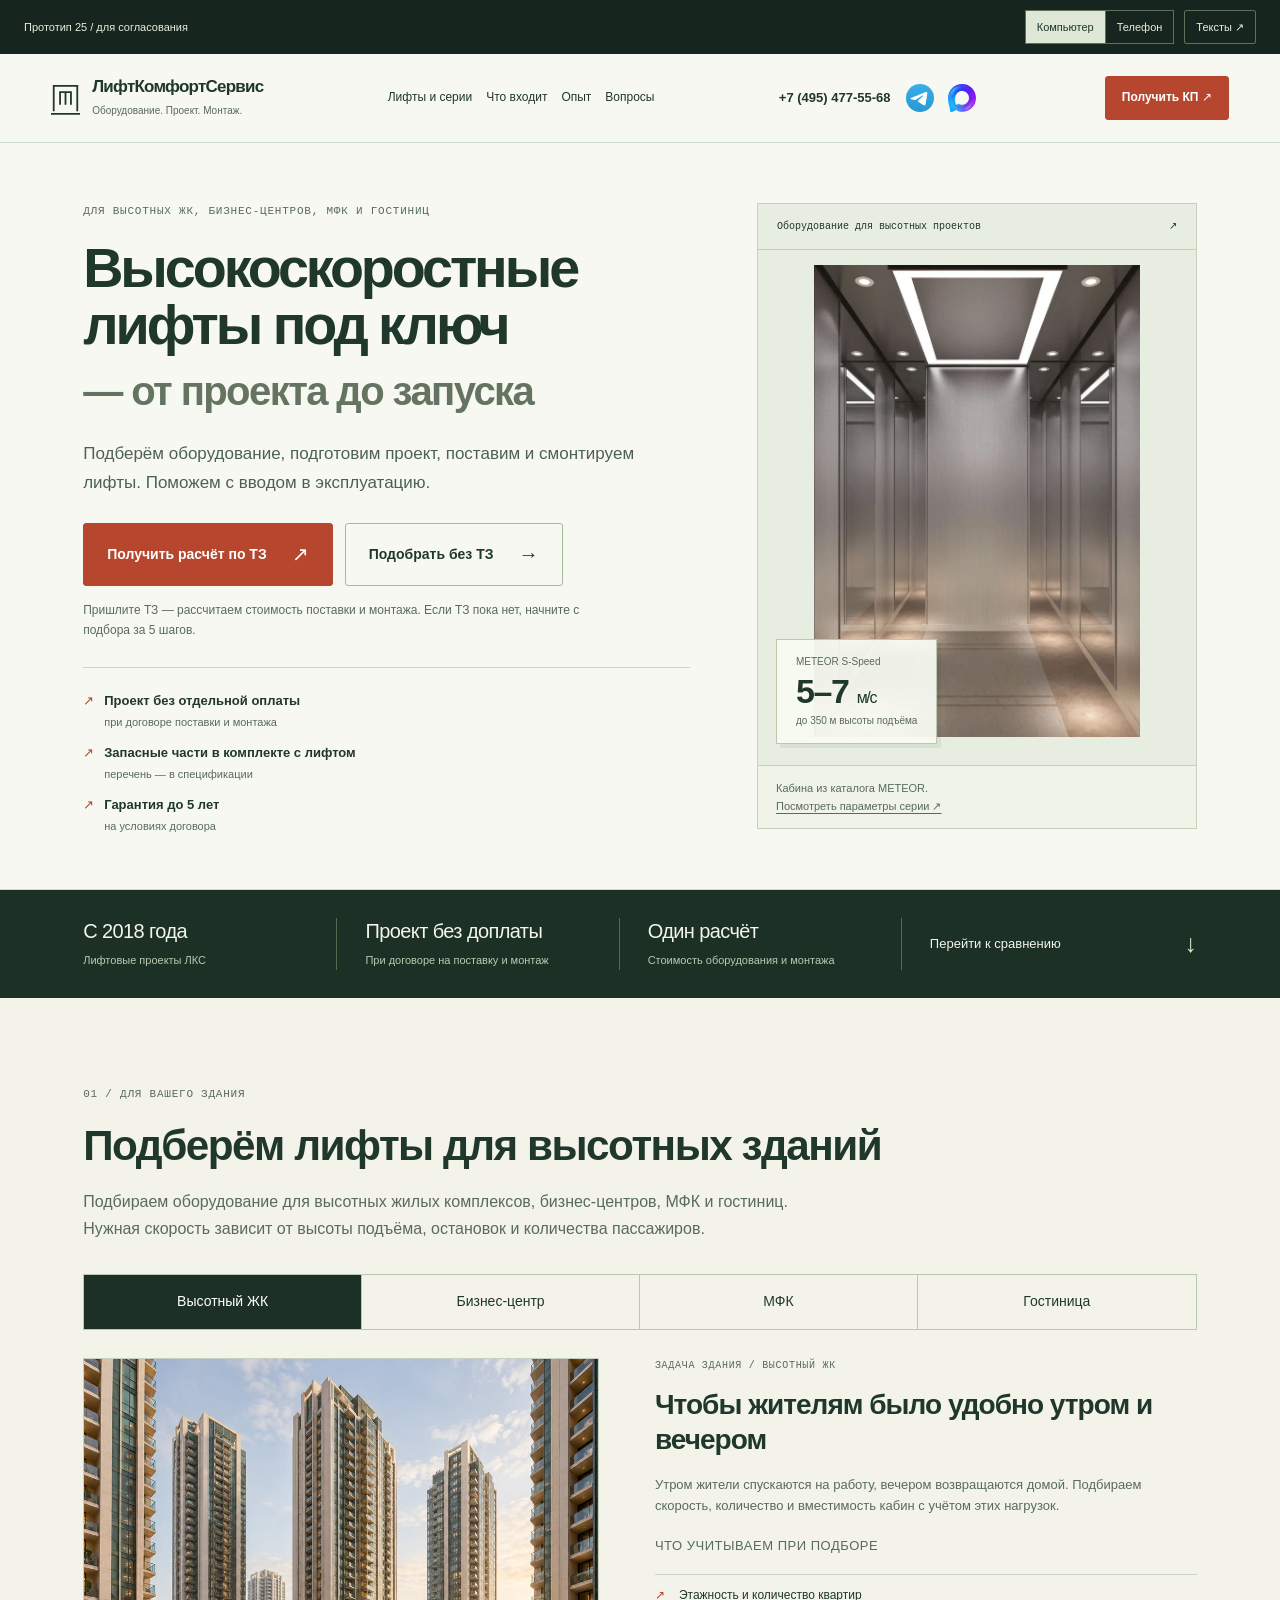
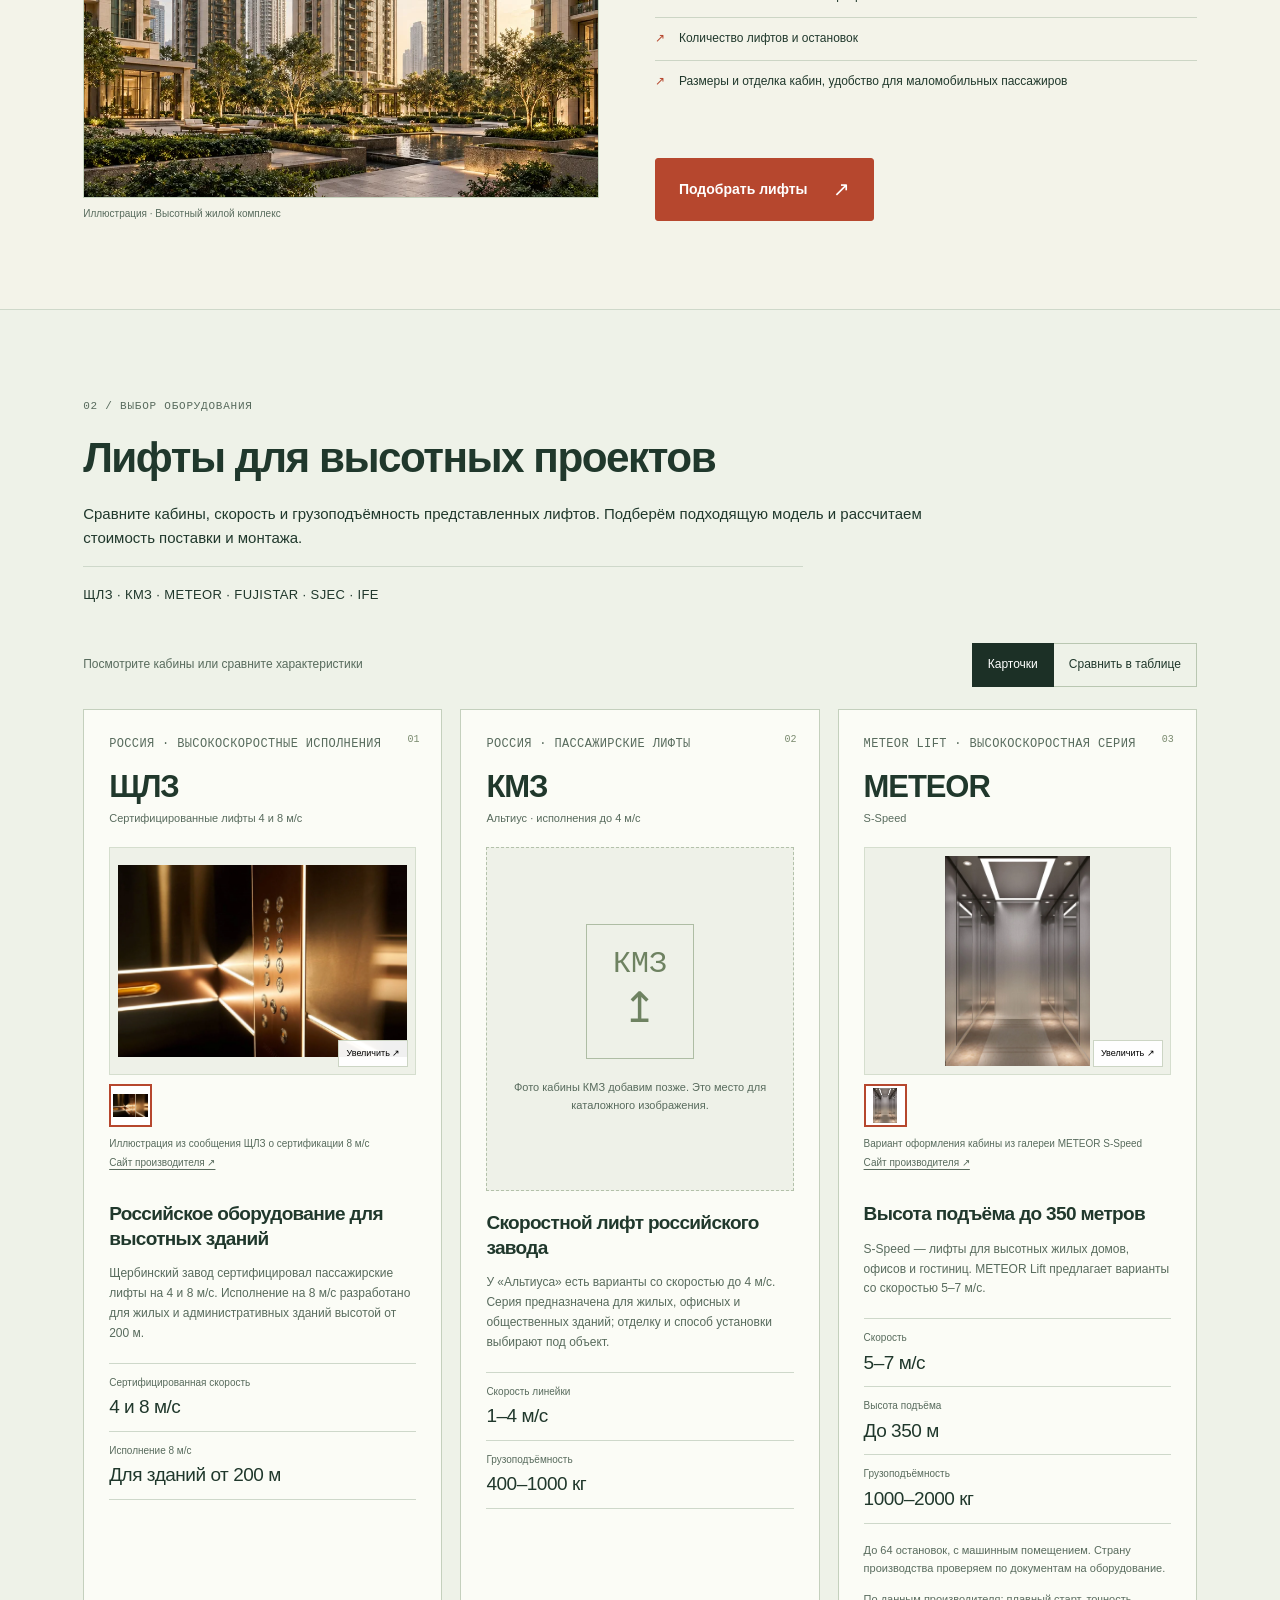
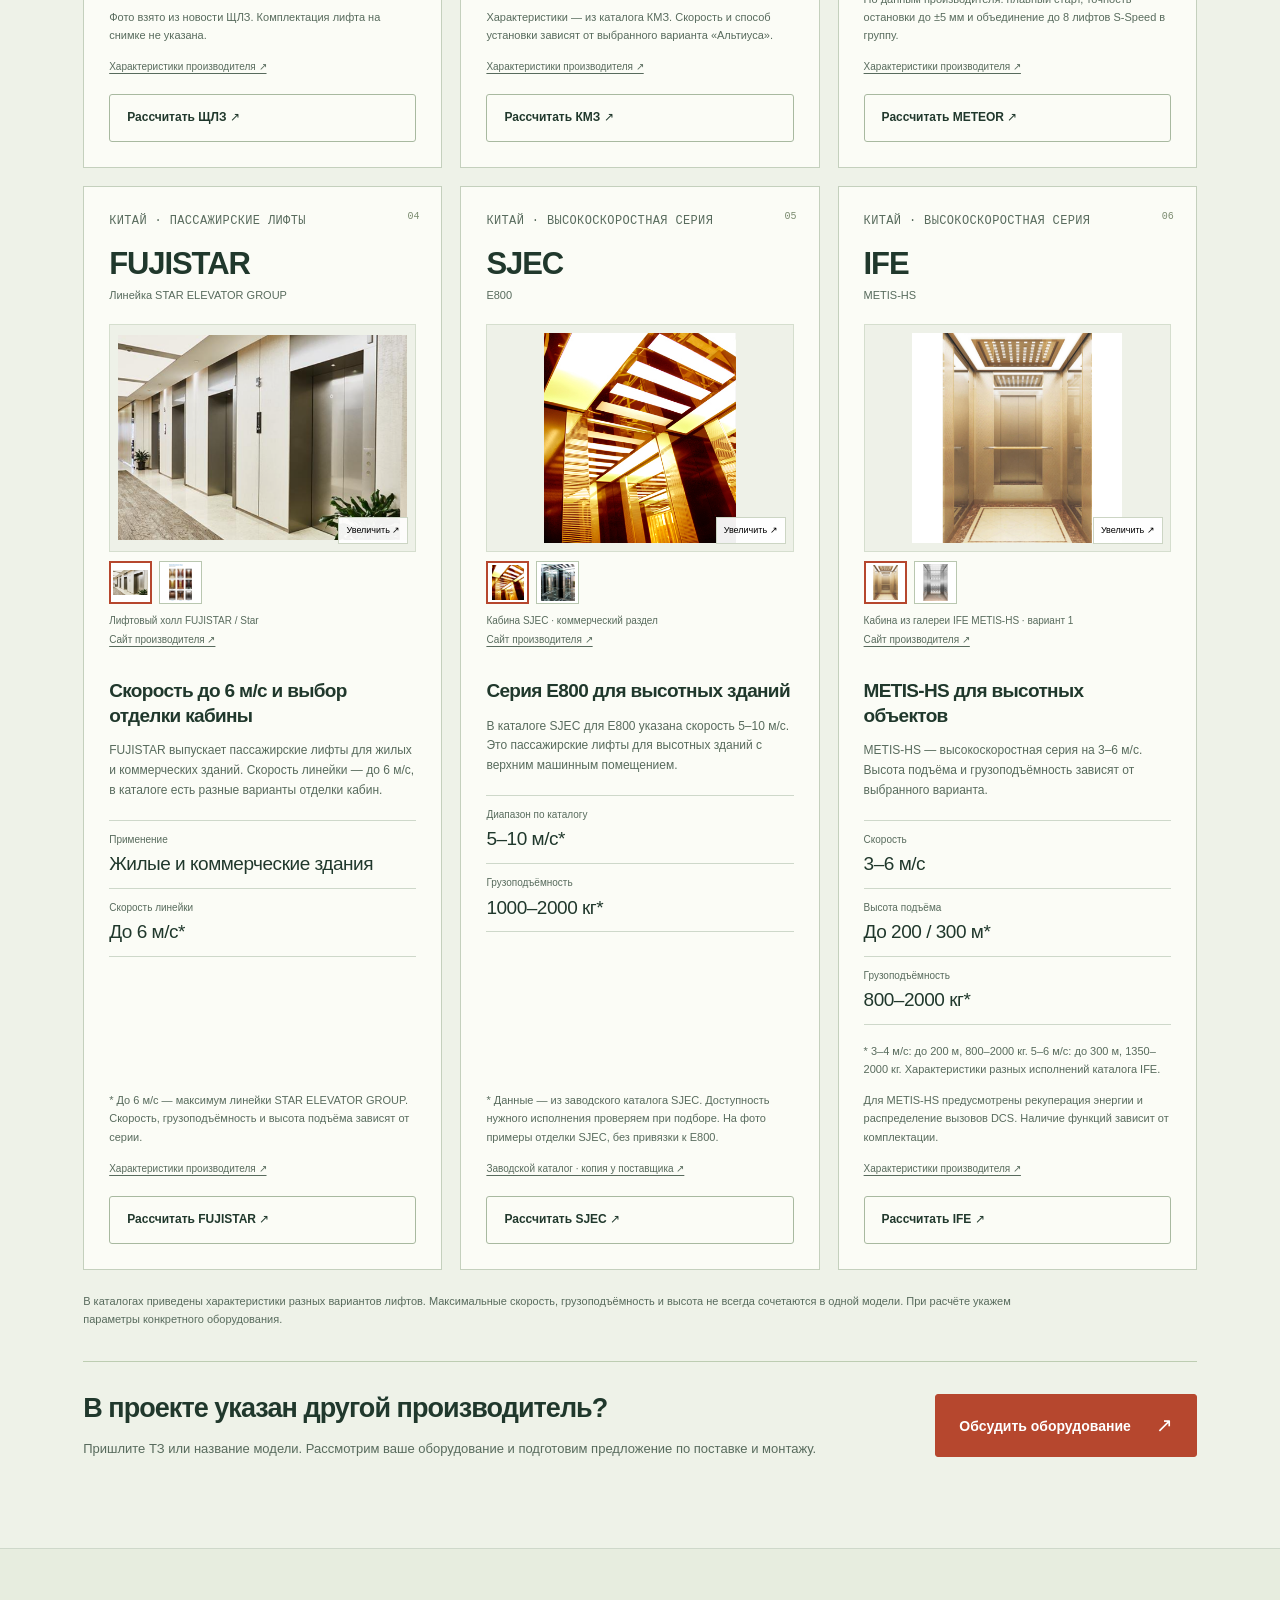
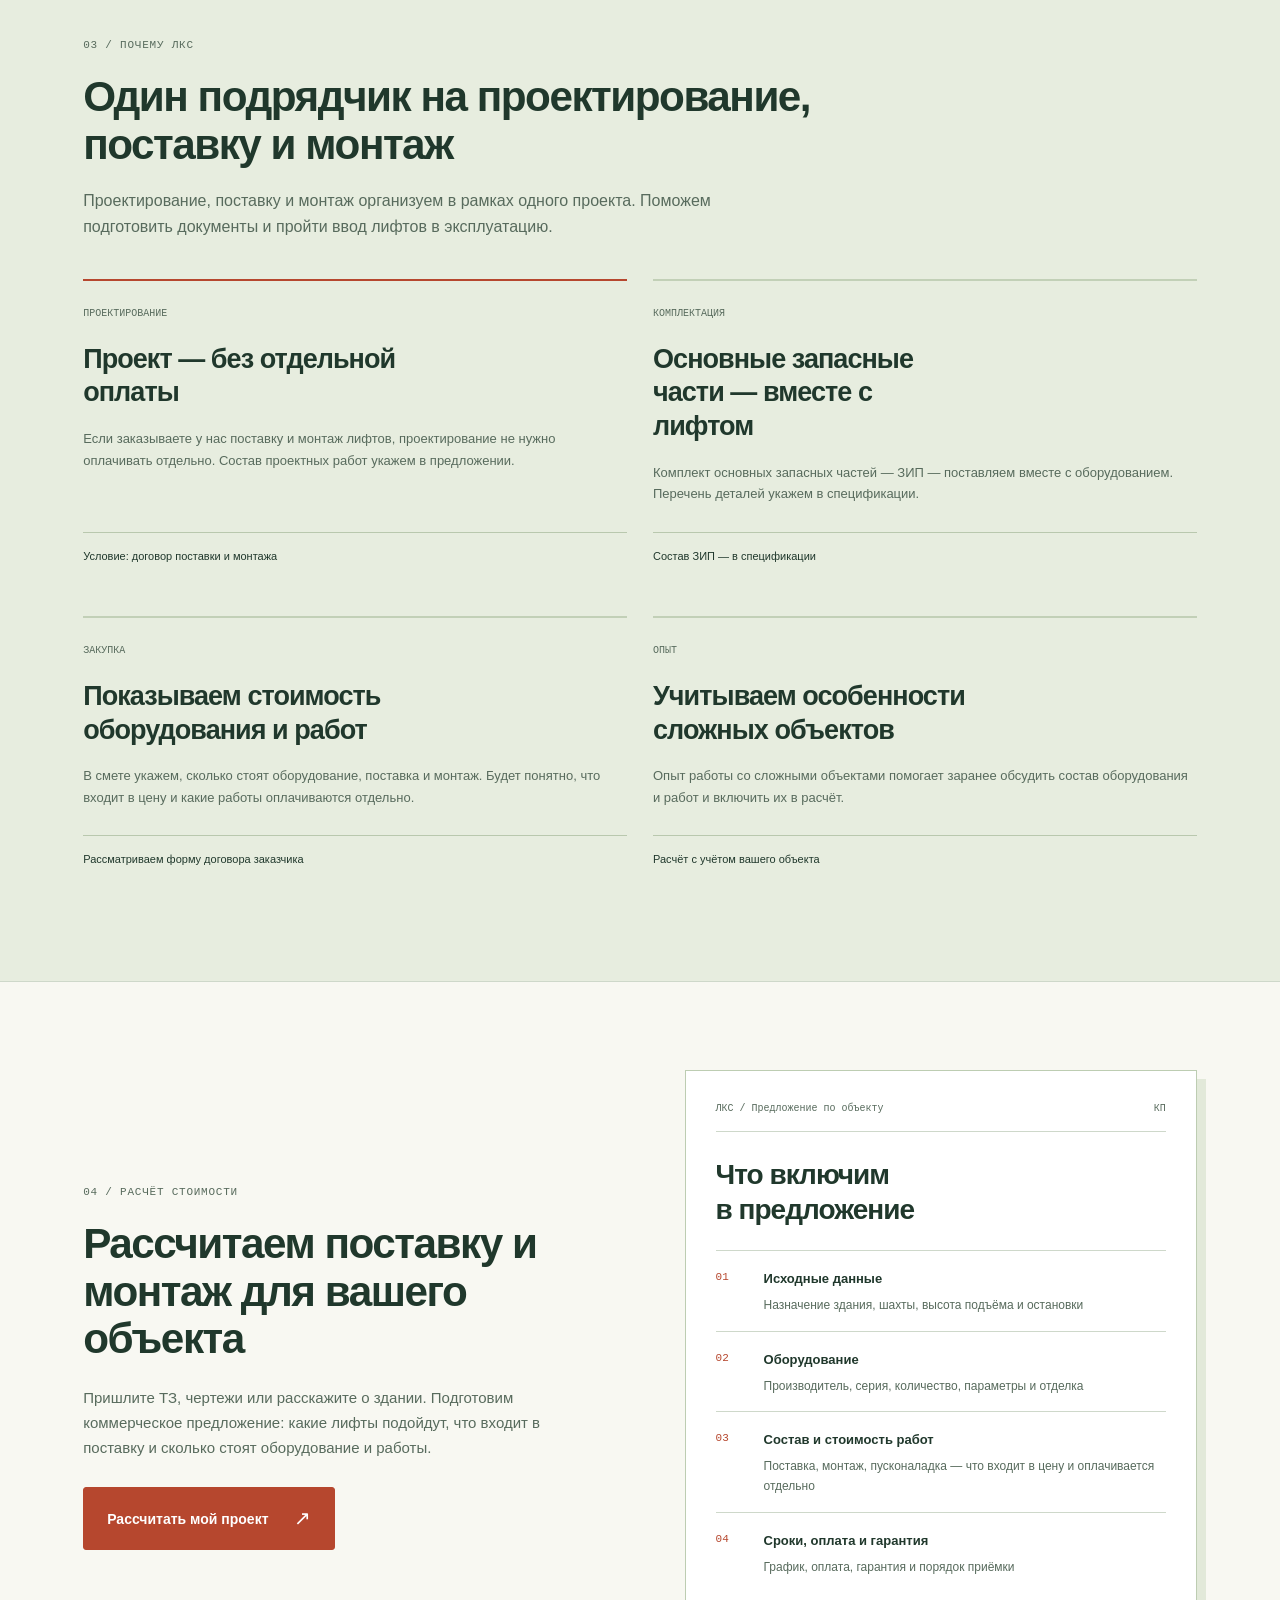
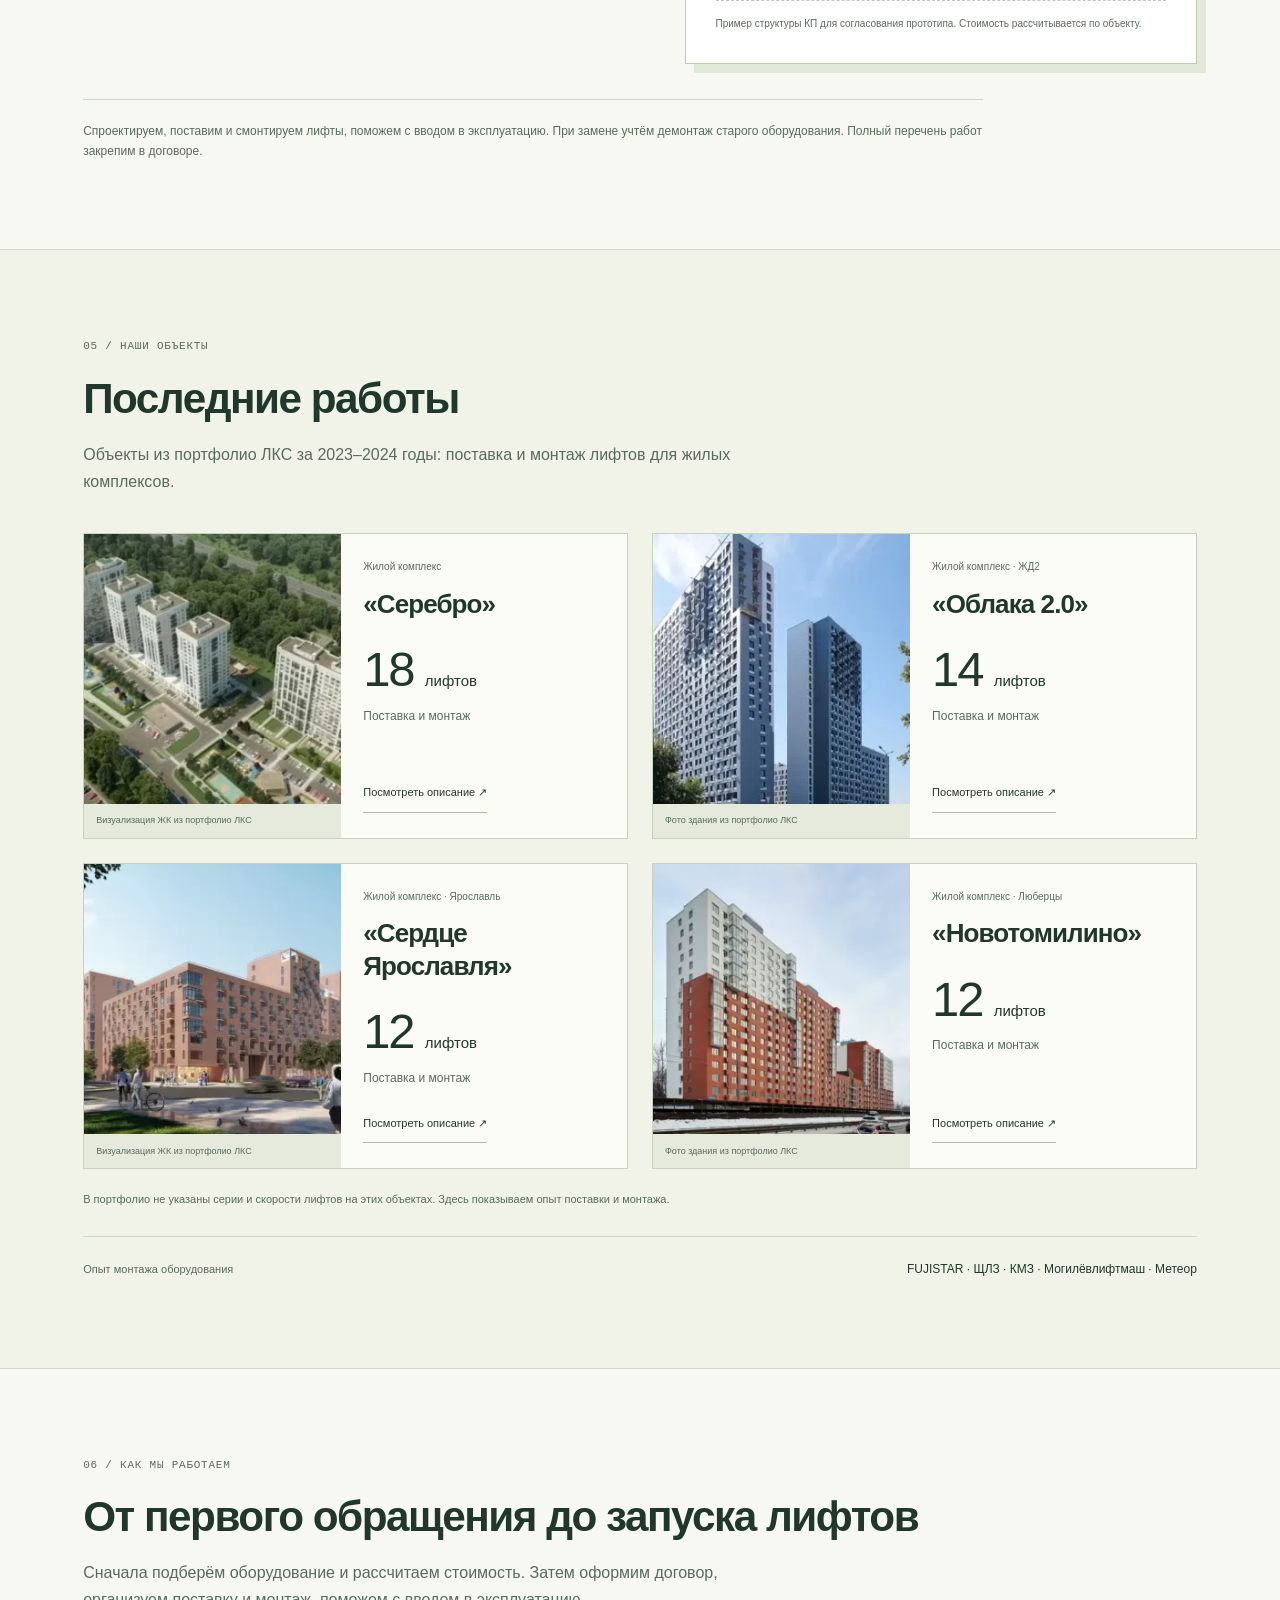
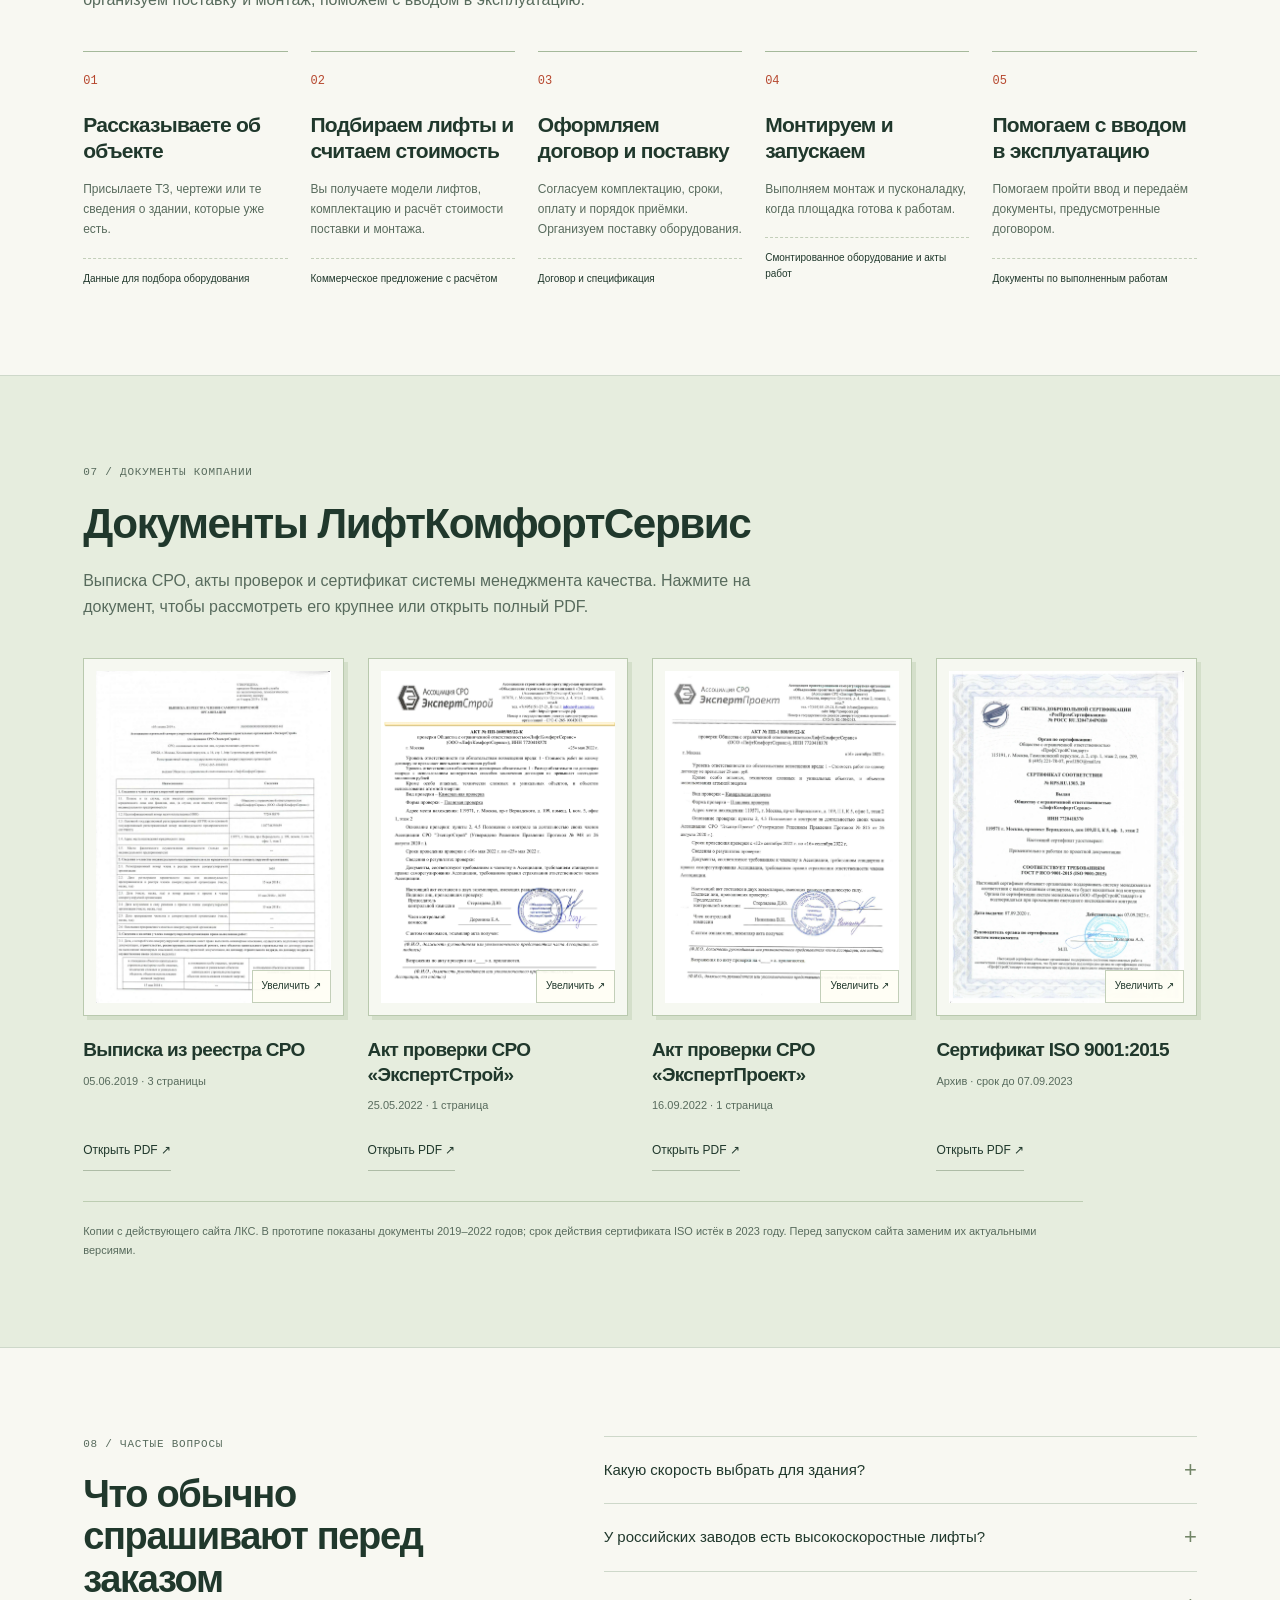
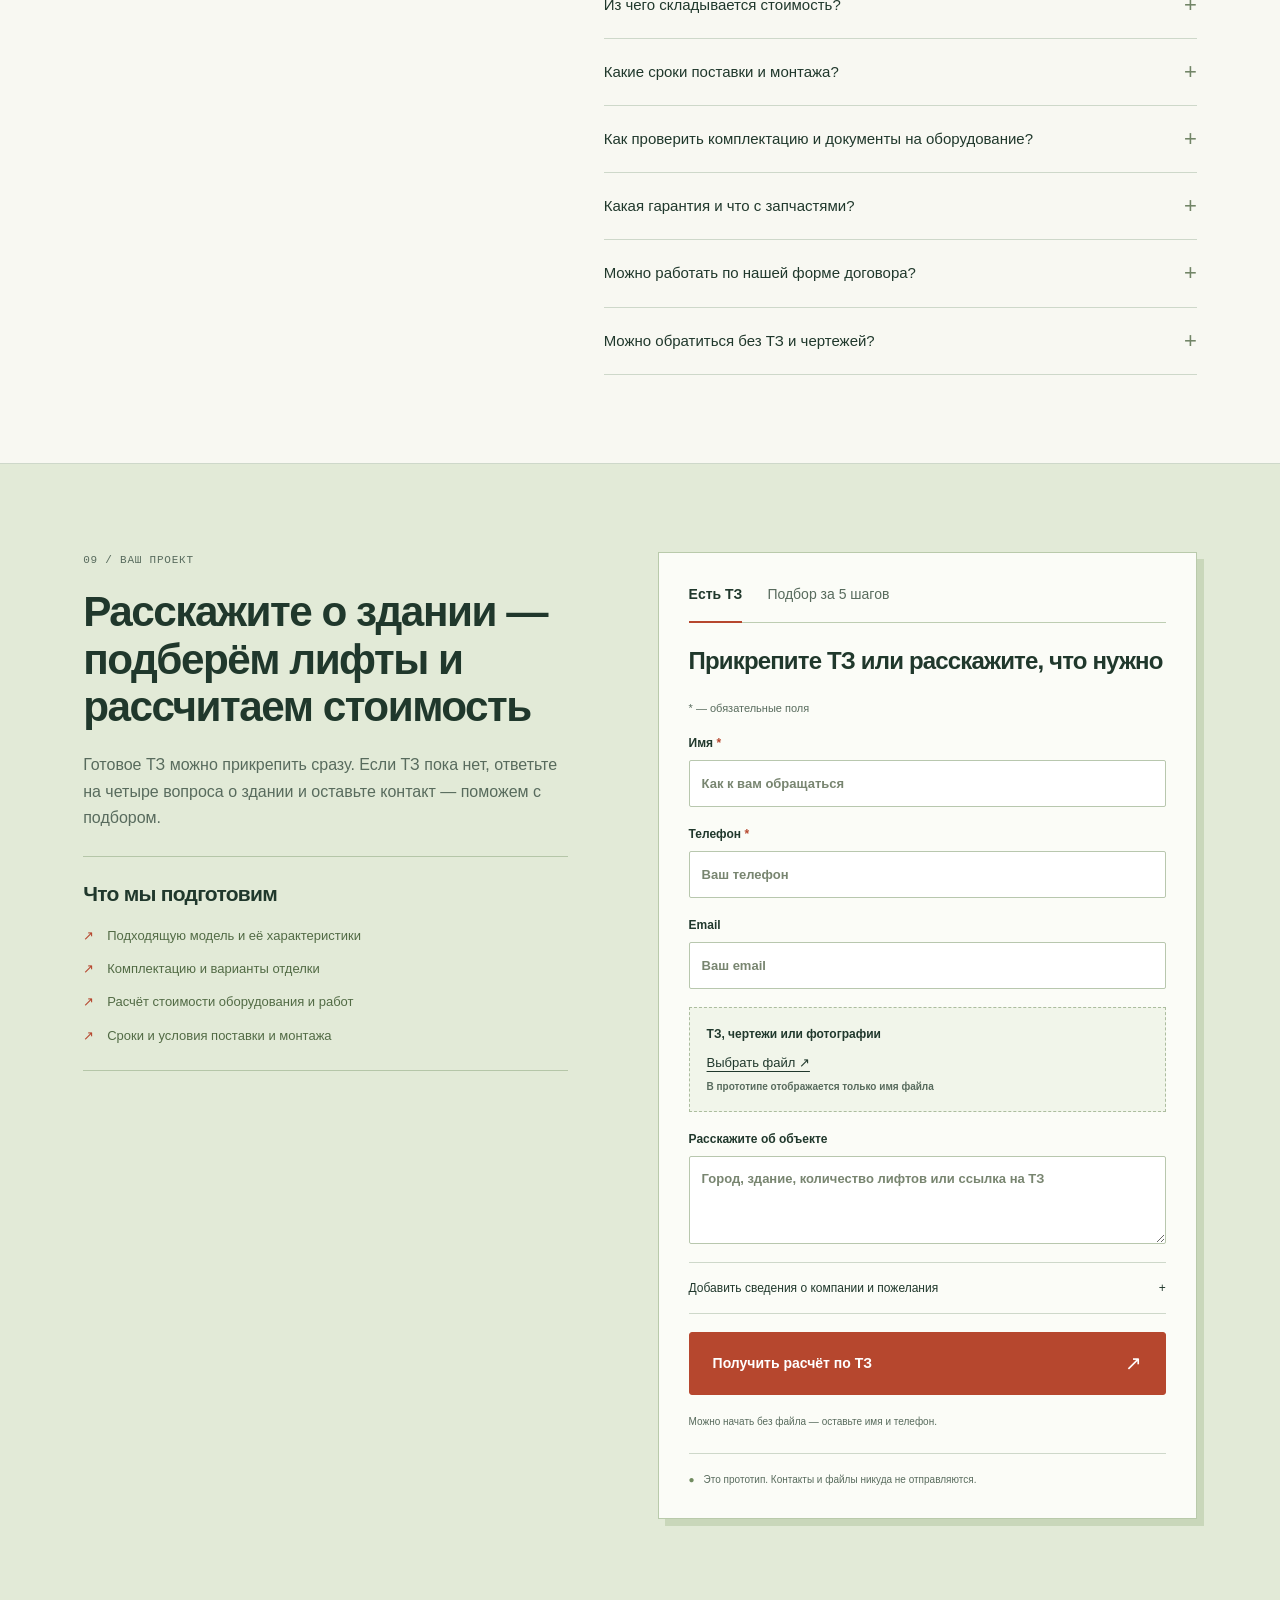
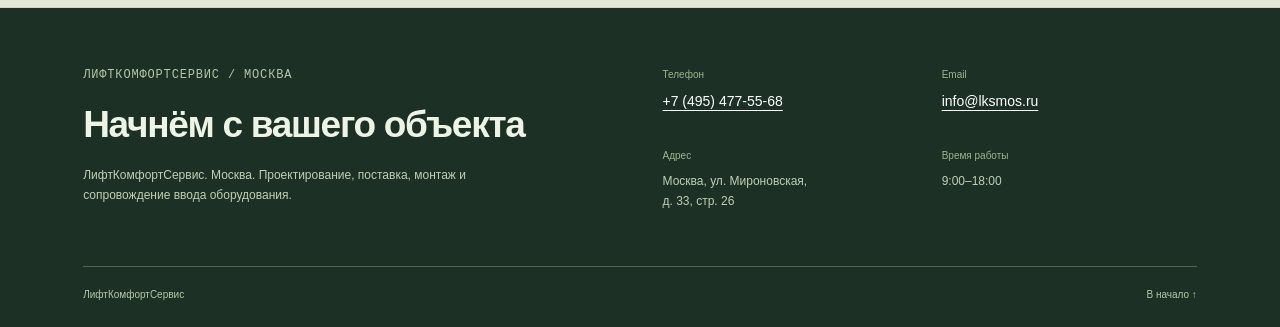
==== commit 5c133939: "Replace contract section with company document gallery" ====
--- a/index.html
+++ b/index.html
@@ -1,7 +1,7 @@
 <!DOCTYPE html>
 
-<html lang="ru"><head><meta charset="utf-8"/><meta content="width=device-width,initial-scale=1" name="viewport"/><meta content="noindex,nofollow" name="robots"/><meta content="Высокоскоростные лифты для высотных проектов: подбор оборудования, проектирование, поставка и монтаж. Кликабельный прототип ЛКС." name="description"/><title>Высокоскоростные лифты под ключ — ЛифтКомфортСервис / прототип</title><link href="styles.css?v=24" rel="stylesheet"/><script defer="" src="app.js?v=24"></script></head><body>
-<div aria-label="Инструменты просмотра прототипа" class="review-bar"><span class="review-title">Прототип 24 / для согласования</span><div class="review-actions"><div aria-label="Ширина страницы" class="device-switch" role="group"><button aria-pressed="true" data-device="desktop" type="button">Компьютер</button><button aria-pressed="false" data-device="mobile" type="button">Телефон</button></div><button id="copy-open" type="button">Тексты ↗</button></div></div>
+<html lang="ru"><head><meta charset="utf-8"/><meta content="width=device-width,initial-scale=1" name="viewport"/><meta content="noindex,nofollow" name="robots"/><meta content="Высокоскоростные лифты для высотных проектов: подбор оборудования, проектирование, поставка и монтаж. Кликабельный прототип ЛКС." name="description"/><title>Высокоскоростные лифты под ключ — ЛифтКомфортСервис / прототип</title><link href="styles.css?v=25" rel="stylesheet"/><script defer="" src="app.js?v=25"></script></head><body>
+<div aria-label="Инструменты просмотра прототипа" class="review-bar"><span class="review-title">Прототип 25 / для согласования</span><div class="review-actions"><div aria-label="Ширина страницы" class="device-switch" role="group"><button aria-pressed="true" data-device="desktop" type="button">Компьютер</button><button aria-pressed="false" data-device="mobile" type="button">Телефон</button></div><button id="copy-open" type="button">Тексты ↗</button></div></div>
 <div class="site-shell" id="site-shell"><a class="skip-link" href="#main">К содержанию</a><header class="header"><a aria-label="ЛифтКомфортСервис — к началу" class="brand" href="#top"><svg aria-hidden="true" class="brand-mark" viewbox="0 0 32 36"><path d="M3 32V4h26v28M10 25V11h12v14M16 11v14M0 35h32" fill="none" stroke="currentColor" stroke-width="2"></path></svg><span><strong>ЛифтКомфортСервис</strong><small>Оборудование. Проект. Монтаж.</small></span></a><nav aria-label="Основная навигация" class="nav" id="main-nav"><a href="#equipment">Лифты и серии</a><a href="#scope">Что входит</a><a href="#projects">Опыт</a><a href="#faq">Вопросы</a></nav><div class="header-connection"><a class="header-phone" href="tel:+74954775568">+7 (495) 477-55-68</a><div aria-label="Написать в мессенджер" class="header-messengers" role="group"><button aria-haspopup="dialog" aria-label="Telegram — демо-кнопка" class="messenger-button" data-messenger="Telegram" title="Telegram" type="button"><img alt="" aria-hidden="true" height="28" src="assets/icons/telegram.svg" width="28"/></button><button aria-haspopup="dialog" aria-label="MAX — демо-кнопка" class="messenger-button" data-messenger="MAX" title="MAX" type="button"><img alt="" aria-hidden="true" height="28" src="assets/icons/max.svg" width="28"/></button></div></div><button class="button small header-cta" aria-haspopup="dialog" aria-controls="quick-contact-dialog" id="quick-contact-open" type="button">Получить КП ↗</button><button aria-controls="main-nav" aria-expanded="false" class="menu-toggle" type="button">Меню <span aria-hidden="true">☰</span></button></header>
 <main id="main"><section class="hero section" id="top"><div class="hero-copy"><p class="eyebrow">Для высотных ЖК, бизнес-центров, МФК и гостиниц</p><h1>Высокоскоростные лифты под ключ <span>— от проекта до запуска</span></h1><p class="lead">Подберём оборудование, подготовим проект, поставим и смонтируем лифты. Поможем с вводом в эксплуатацию.</p><div class="hero-actions"><button class="button" data-modal-lead="tz" aria-haspopup="dialog" type="button">Получить расчёт по ТЗ <span>↗</span></button><button class="button secondary" data-modal-lead="selection" aria-haspopup="dialog" type="button">Подобрать без ТЗ <span>→</span></button></div><p class="micro">Пришлите ТЗ — рассчитаем стоимость поставки и монтажа. Если ТЗ пока нет, начните с подбора за 5 шагов.</p><ul class="hero-benefits"><li><b>Проект без отдельной оплаты</b><span>при договоре поставки и монтажа</span></li><li><b>Запасные части в комплекте с лифтом</b><span>перечень — в спецификации</span></li><li><b>Гарантия до 5 лет</b><span>на условиях договора</span></li></ul></div><div class="hero-visual"><div class="visual-top"><span>Оборудование для высотных проектов</span><span aria-hidden="true">↗</span></div><img alt="Вариант оформления кабины METEOR S-Speed из галереи производителя" class="hero-equipment-image" fetchpriority="high" height="1000" src="assets/manufacturers/meteor-s-speed-cabin.webp" width="691"/><div class="visual-spec"><span>METEOR S-Speed</span><strong>5–7 <small>м/с</small></strong><span>до 350 м высоты подъёма</span></div><p class="hero-photo-caption">Кабина из каталога METEOR.<a href="#equipment-meteor">Посмотреть параметры серии ↗</a></p></div></section>
 <div class="proof-strip"><div><strong>С 2018 года</strong><span>Лифтовые проекты ЛКС</span></div><div><strong>Проект без доплаты</strong><span>При договоре на поставку и монтаж</span></div><div><strong>Один расчёт</strong><span>Стоимость оборудования и монтажа</span></div><a href="#equipment">Перейти к сравнению <span>↓</span></a></div>
@@ -17,7 +17,7 @@
 <section class="section scope-section" id="scope"><div class="scope-layout"><div class="scope-copy"><p class="eyebrow">04 / Расчёт стоимости</p><h2>Рассчитаем поставку и монтаж для вашего объекта</h2><p>Пришлите ТЗ, чертежи или расскажите о здании. Подготовим коммерческое предложение: какие лифты подойдут, что входит в поставку и сколько стоят оборудование и работы.</p><button class="button" data-lead="tz" type="button">Рассчитать мой проект <span>↗</span></button></div><div aria-label="Пример структуры коммерческого предложения" class="proposal-preview"><div class="proposal-heading"><span>ЛКС / Предложение по объекту</span><span>КП</span></div><h3>Что включим<br/>в предложение</h3><ol><li><span>01</span><div><b>Исходные данные</b><p>Назначение здания, шахты, высота подъёма и остановки</p></div></li><li><span>02</span><div><b>Оборудование</b><p>Производитель, серия, количество, параметры и отделка</p></div></li><li><span>03</span><div><b>Состав и стоимость работ</b><p>Поставка, монтаж, пусконаладка — что входит в цену и оплачивается отдельно</p></div></li><li><span>04</span><div><b>Сроки, оплата и гарантия</b><p>График, оплата, гарантия и порядок приёмки</p></div></li></ol><p class="prototype-label">Пример структуры КП для согласования прототипа. Стоимость рассчитывается по объекту.</p></div></div><div class="scope-footnote">Спроектируем, поставим и смонтируем лифты, поможем с вводом в эксплуатацию. При замене учтём демонтаж старого оборудования. Полный перечень работ закрепим в договоре.</div></section>
 <section class="section projects-section" id="projects"><div class="section-intro"><p class="eyebrow">05 / Наши объекты</p><h2>Последние работы</h2><p>Объекты из портфолио ЛКС за 2023–2024 годы: поставка и монтаж лифтов для жилых комплексов.</p></div><div class="projects-grid"><article class="project"><figure><img alt="Визуализация ЖК Серебро из портфолио ЛКС" height="313" loading="lazy" src="assets/projects/silver.webp" width="282"/><figcaption>Визуализация ЖК из портфолио ЛКС</figcaption></figure><div class="project-body"><p class="project-meta">Жилой комплекс</p><h3>«Серебро»</h3><p class="project-count">18 <span>лифтов</span></p><p>Поставка и монтаж</p><button class="text-button" data-project="silver" type="button">Посмотреть описание ↗</button></div></article><article class="project"><figure><img alt="Фото ЖК Облака 2.0 ЖД2 из портфолио ЛКС" height="313" loading="lazy" src="assets/projects/clouds.webp" width="282"/><figcaption>Фото здания из портфолио ЛКС</figcaption></figure><div class="project-body"><p class="project-meta">Жилой комплекс · ЖД2</p><h3>«Облака 2.0»</h3><p class="project-count">14 <span>лифтов</span></p><p>Поставка и монтаж</p><button class="text-button" data-project="clouds" type="button">Посмотреть описание ↗</button></div></article><article class="project"><figure><img alt="Визуализация ЖК Сердце Ярославля из портфолио ЛКС" height="313" loading="lazy" src="assets/projects/yaroslavl.webp" width="282"/><figcaption>Визуализация ЖК из портфолио ЛКС</figcaption></figure><div class="project-body"><p class="project-meta">Жилой комплекс · Ярославль</p><h3>«Сердце Ярославля»</h3><p class="project-count">12 <span>лифтов</span></p><p>Поставка и монтаж</p><button class="text-button" data-project="yaroslavl" type="button">Посмотреть описание ↗</button></div></article><article class="project"><figure><img alt="Фото ЖК Новотомилино из портфолио ЛКС" height="313" loading="lazy" src="assets/projects/novotomilino.webp" width="282"/><figcaption>Фото здания из портфолио ЛКС</figcaption></figure><div class="project-body"><p class="project-meta">Жилой комплекс · Люберцы</p><h3>«Новотомилино»</h3><p class="project-count">12 <span>лифтов</span></p><p>Поставка и монтаж</p><button class="text-button" data-project="novotomilino" type="button">Посмотреть описание ↗</button></div></article></div><p class="project-context">В портфолио не указаны серии и скорости лифтов на этих объектах. Здесь показываем опыт поставки и монтажа.</p><div class="installation-experience"><span>Опыт монтажа оборудования</span><p>FUJISTAR · ЩЛЗ · КМЗ · Могилёвлифтмаш · Метеор</p></div></section>
 <section class="section process-section" id="steps"><div class="section-intro"><p class="eyebrow">06 / Как мы работаем</p><h2>От первого обращения до запуска лифтов</h2><p>Сначала подберём оборудование и рассчитаем стоимость. Затем оформим договор, организуем поставку и монтаж, поможем с вводом в эксплуатацию.</p></div><ol class="steps"><li><span>01</span><div><h3>Рассказываете об объекте</h3><p>Присылаете ТЗ, чертежи или те сведения о здании, которые уже есть.</p><b>Данные для подбора оборудования</b></div></li><li><span>02</span><div><h3>Подбираем лифты и считаем стоимость</h3><p>Вы получаете модели лифтов, комплектацию и расчёт стоимости поставки и монтажа.</p><b>Коммерческое предложение с расчётом</b></div></li><li><span>03</span><div><h3>Оформляем договор и поставку</h3><p>Согласуем комплектацию, сроки, оплату и порядок приёмки. Организуем поставку оборудования.</p><b>Договор и спецификация</b></div></li><li><span>04</span><div><h3>Монтируем и запускаем</h3><p>Выполняем монтаж и пусконаладку, когда площадка готова к работам.</p><b>Смонтированное оборудование и акты работ</b></div></li><li><span>05</span><div><h3>Помогаем с вводом в эксплуатацию</h3><p>Помогаем пройти ввод и передаём документы, предусмотренные договором.</p><b>Документы по выполненным работам</b></div></li></ol></section>
-<section class="section trust-section" id="trust"><div class="section-intro"><p class="eyebrow">07 / Договор и гарантия</p><h2>Зафиксируем комплектацию, сроки и оплату в договоре</h2><p>До подписания договора разберём модель, смету и график работ. Вы сможете заранее проверить условия поставки и монтажа.</p></div><div class="trust-grid"><article><span aria-hidden="true" class="trust-icon">01 /</span><h3>Понятно, что покупаете</h3><p>В спецификации укажем модель, её характеристики, отделку кабины, комплект оборудования и запасных частей.</p></article><article><span aria-hidden="true" class="trust-icon">02 /</span><h3>Понятно, за что платите</h3><p>Размер предоплаты и последующие платежи укажем в договоре вместе со сроками и порядком приёмки. Готовы рассмотреть вашу форму договора.</p></article><article><span aria-hidden="true" class="trust-icon">03 /</span><h3>Понятны условия гарантии</h3><p>Даём гарантию на оборудование и работы до 5 лет. Срок, условия и порядок обслуживания зависят от модели и региона объекта.</p></article></div><div class="documents-preview"><div><p class="eyebrow">Документы компании</p><h3>Документы для проверки подрядчика</h3><p>На действующем сайте ЛКС размещены материалы СРО и сертификат ISO. Актуальные документы и область их действия нужно проверить перед публикацией.</p></div><div class="document-items"><div><b>Документы СРО</b><span>Место для актуальной выписки и сведений о работах</span></div><div><b>Сертификаты и письма</b><span>Место для подтверждённых документов и отзывов</span></div></div><a class="text-button" href="https://лифткомфортсервис.рф/" target="_blank" rel="noopener noreferrer">Документы на действующем сайте ↗</a></div><div class="company-line"><p><b>ЛифтКомфортСервис · с 2018 года</b><span>Москва · поставки оборудования по России</span></p><button class="text-button" data-goal="Выезд специалиста" data-lead="selection" type="button">Обсудить выезд на объект ↗</button></div></section>
+<section class="section documents-section" id="trust"><div class="section-intro"><p class="eyebrow">07 / Документы компании</p><h2>Документы ЛифтКомфортСервис</h2><p>Выписка СРО, акты проверок и сертификат системы менеджмента качества. Нажмите на документ, чтобы рассмотреть его крупнее или открыть полный PDF.</p></div><div class="document-gallery"><article class="document-card"><button class="document-preview" type="button" data-document="sro" aria-haspopup="dialog" aria-label="Увеличить: Выписка из реестра СРО"><img src="assets/documents/sro.webp" alt="Первая страница: Выписка из реестра СРО" width="952" height="1348" loading="lazy"/><span>Увеличить ↗</span></button><h3>Выписка из реестра СРО</h3><p class="document-date">05.06.2019 · 3 страницы</p><a class="text-button" href="assets/documents/sro.pdf" target="_blank" rel="noopener">Открыть PDF ↗</a></article><article class="document-card"><button class="document-preview" type="button" data-document="sro-inspection" aria-haspopup="dialog" aria-label="Увеличить: Акт проверки СРО «ЭкспертСтрой»"><img src="assets/documents/sro-inspection.webp" alt="Первая страница: Акт проверки СРО «ЭкспертСтрой»" width="952" height="1348" loading="lazy"/><span>Увеличить ↗</span></button><h3>Акт проверки СРО «ЭкспертСтрой»</h3><p class="document-date">25.05.2022 · 1 страница</p><a class="text-button" href="assets/documents/sro-inspection.pdf" target="_blank" rel="noopener">Открыть PDF ↗</a></article><article class="document-card"><button class="document-preview" type="button" data-document="inspection" aria-haspopup="dialog" aria-label="Увеличить: Акт проверки СРО «ЭкспертПроект»"><img src="assets/documents/inspection.webp" alt="Первая страница: Акт проверки СРО «ЭкспертПроект»" width="952" height="1348" loading="lazy"/><span>Увеличить ↗</span></button><h3>Акт проверки СРО «ЭкспертПроект»</h3><p class="document-date">16.09.2022 · 1 страница</p><a class="text-button" href="assets/documents/inspection.pdf" target="_blank" rel="noopener">Открыть PDF ↗</a></article><article class="document-card"><button class="document-preview" type="button" data-document="iso" aria-haspopup="dialog" aria-label="Увеличить: Сертификат ISO 9001:2015"><img src="assets/documents/iso.webp" alt="Первая страница: Сертификат ISO 9001:2015" width="952" height="1348" loading="lazy"/><span>Увеличить ↗</span></button><h3>Сертификат ISO 9001:2015</h3><p class="document-date">Архив · срок до 07.09.2023</p><a class="text-button" href="assets/documents/iso.pdf" target="_blank" rel="noopener">Открыть PDF ↗</a></article></div><p class="documents-note">Копии с действующего сайта ЛКС. В прототипе показаны документы 2019–2022 годов; срок действия сертификата ISO истёк в 2023 году. Перед запуском сайта заменим их актуальными версиями.</p></section>
 <section class="section faq-section" id="faq"><div class="section-intro"><p class="eyebrow">08 / Частые вопросы</p><h2>Что обычно спрашивают перед заказом</h2></div><div class="faq-list"><details><summary>Какую скорость выбрать для здания?<span aria-hidden="true">+</span></summary><p>Для подбора нужны высота подъёма, количество остановок, назначение здания и предполагаемое число пассажиров. Вместе со скоростью выбирают количество и вместимость кабин. Если этих данных пока нет, начните с описания объекта.</p></details><details><summary>У российских заводов есть высокоскоростные лифты?<span aria-hidden="true">+</span></summary><p>Да. ЩЛЗ сертифицировал лифт на 8 м/с, а у КМЗ в серии «Альтиус» есть варианты до 4 м/с. Рассмотрим их при подборе и проверим доступность нужной комплектации.</p></details><details><summary>Из чего складывается стоимость?<span aria-hidden="true">+</span></summary><p>На цену влияют модель и количество лифтов, высота подъёма, остановки, отделка, доставка и объём монтажа. В предложении отдельно покажем оборудование и работы. При заказе поставки и монтажа проектирование не оплачивается отдельно.</p></details><details><summary>Какие сроки поставки и монтажа?<span aria-hidden="true">+</span></summary><p>Для российских лифтов ориентируемся на поставку от 30 дней, для китайских — от 90 дней, монтаж — от 30 дней. Это общие сроки компании. Для конкретного высокоскоростного лифта они зависят от модели, изготовления, доставки и готовности объекта. Согласованный график укажем в договоре.</p></details><details><summary>Как проверить комплектацию и документы на оборудование?<span aria-hidden="true">+</span></summary><p>Сравните ТЗ и спецификацию: серия, скорость, грузоподъёмность, высота подъёма, размеры шахт, отделка и запасные части должны соответствовать выбранному лифту. Документы о соответствии тоже проверяют для конкретного оборудования. Ссылки на каталоги есть в карточках выше.</p></details><details><summary>Какая гарантия и что с запчастями?<span aria-hidden="true">+</span></summary><p>Гарантия на оборудование и работы — до 5 лет. Точный срок и условия укажем в договоре. Основной комплект запасных частей поставляем вместе с лифтом; перечень будет в спецификации. Обслуживание обсуждаем с учётом модели и региона.</p></details><details><summary>Можно работать по нашей форме договора?<span aria-hidden="true">+</span></summary><p>Да, можем рассмотреть вашу форму договора. Обсудим требования, стоимость, сроки, оплату и приёмку. Если нужна банковская гарантия, скажите об этом сразу: отдельно разберём возможность её предоставления.</p></details><details><summary>Можно обратиться без ТЗ и чертежей?<span aria-hidden="true">+</span></summary><p>Да. Оставьте контакт и расскажите, что нужно сделать. Если знаете город, тип здания, этажность или размеры шахт, добавьте их. Неизвестные параметры можно пропустить.</p></details></div></section>
 <section class="section request-section" id="request"><div class="request-copy"><p class="eyebrow">09 / Ваш проект</p><h2>Расскажите о здании — подберём лифты и рассчитаем стоимость</h2><p>Готовое ТЗ можно прикрепить сразу. Если ТЗ пока нет, ответьте на четыре вопроса о здании и оставьте контакт — поможем с подбором.</p><div class="request-result"><h3>Что мы подготовим</h3><ul><li>Подходящую модель и её характеристики</li><li>Комплектацию и варианты отделки</li><li>Расчёт стоимости оборудования и работ</li><li>Сроки и условия поставки и монтажа</li></ul></div></div><div class="request-card"><div aria-label="Сценарий обращения" class="form-tabs" role="tablist"><button aria-controls="panel-tz" aria-selected="true" data-tab="tz" id="tab-tz" role="tab" tabindex="0" type="button">Есть ТЗ</button><button aria-controls="panel-selection" aria-selected="false" data-tab="selection" id="tab-selection" role="tab" tabindex="-1" type="button">Подбор за 5 шагов</button></div><p aria-live="polite" class="form-context" hidden="" id="form-context"></p><div aria-labelledby="tab-tz" id="panel-tz" role="tabpanel"><h3>Прикрепите ТЗ или расскажите, что нужно</h3><form id="tz-form" novalidate=""><p class="required-note">* — обязательные поля</p><label>Имя <span class="required-star" aria-hidden="true">*</span><input autocomplete="name" name="name" placeholder="Как к вам обращаться" required=""/></label><label>Телефон <span class="required-star" aria-hidden="true">*</span><input autocomplete="tel" inputmode="tel" name="phone" placeholder="Ваш телефон" required="" type="tel"/></label><label>Email<input autocomplete="email" name="email" placeholder="Ваш email" type="email"/></label><label class="file-zone">ТЗ, чертежи или фотографии<input accept=".pdf,.doc,.docx,.dwg,.dxf,.jpg,.jpeg,.png,.zip" name="project" type="file"/><strong id="file-name">Выбрать файл ↗</strong><small>В прототипе отображается только имя файла</small></label><label>Расскажите об объекте<textarea name="description" placeholder="Город, здание, количество лифтов или ссылка на ТЗ" rows="3"></textarea></label><details class="advanced-parameters"><summary>Добавить сведения о компании и пожелания<span aria-hidden="true">+</span></summary><div class="advanced-fields"><label>Компания и роль<input autocomplete="off" name="company" placeholder="Название / должность"/></label><label>Пожелания по бренду <select name="brand"><option value="">Нужен подбор / не определён</option><option>ЩЛЗ</option><option>КМЗ</option><option>Метеор</option><option>FUJISTAR</option><option>SJEC</option><option>IFE</option><option>AME</option><option>Могилёвлифтмаш</option></select></label><label>С чем помочь <select name="goal"><option>Расчёт поставки и монтажа</option><option>Выезд специалиста</option><option>Технический вопрос</option></select></label></div></details><button class="button full" type="submit">Получить расчёт по ТЗ <span>↗</span></button><p class="form-helper">Можно начать без файла — оставьте имя и телефон.</p></form></div><div aria-labelledby="tab-selection" hidden="" id="panel-selection" role="tabpanel"><div class="selection-quiz" id="quiz"><div class="quiz-progress-heading"><span>Подбор лифтов</span><b aria-live="polite" id="quiz-counter">Шаг 1 из 5</b></div><div aria-label="Ход подбора" aria-valuemax="5" aria-valuemin="0" aria-valuenow="1" class="quiz-progress" id="quiz-progress" role="progressbar"><span id="quiz-progress-fill" style="width:20%"></span></div><ol aria-label="Этапы подбора" class="quiz-stages"><li aria-current="step">Здание</li><li>Высота</li><li>Лифты</li><li>Этап</li><li>Контакт</li></ol>
 <form id="selection-form" novalidate="">
@@ -31,4 +31,4 @@
 <div><p class="eyebrow">ЛифтКомфортСервис / Москва</p><h2>Начнём с вашего объекта</h2><p>ЛифтКомфортСервис. Москва. Проектирование, поставка, монтаж и сопровождение ввода оборудования.</p></div>
 <div class="footer-contacts"><p><span>Телефон</span><a href="tel:+74954775568">+7 (495) 477-55-68</a></p><p><span>Email</span><a href="mailto:info@lksmos.ru">info@lksmos.ru</a></p><p><span>Адрес</span>Москва, ул. Мироновская,<br/>д. 33, стр. 26</p><p><span>Время работы</span>9:00–18:00</p></div>
 <div class="footer-bottom"><span>ЛифтКомфортСервис</span><a href="#top">В начало ↑</a></div>
-</footer></main></div><div class="mobile-dock" hidden=""><button class="button" data-lead="tz" type="button">Отправить ТЗ ↗</button><button class="button secondary" data-lead="selection" type="button">Нужен подбор →</button></div><dialog aria-labelledby="project-dialog-title" id="project-dialog"><button aria-label="Закрыть" class="dialog-close" type="button">×</button><p class="eyebrow">Опыт комплексной поставки</p><h2 id="project-dialog-title"></h2><img alt="Визуализация ЖК Серебро из портфолио ЛКС" class="project-dialog-image" height="313" id="project-dialog-image" src="assets/projects/silver.webp" width="282"/><p id="project-dialog-description"></p><dl class="case-facts"><div><dt>Роль компании</dt><dd>Поставка и монтаж</dd></div><div><dt>Тип объекта</dt><dd>Жилой комплекс</dd></div></dl><p class="dialog-caveat">В описании объекта не указана скорость лифтов. Здесь показываем опыт поставки и монтажа.</p><a class="text-button" href="https://лифткомфортсервис.рф/nashi-rabotyi.html" rel="noopener noreferrer" target="_blank">Исходное описание на сайте ЛКС ↗</a><button class="button full" data-lead="selection" type="button">Обсудить мою задачу <span>↗</span></button></dialog><dialog aria-labelledby="equipment-photo-title" class="equipment-photo-dialog" id="equipment-photo-dialog"><button aria-label="Закрыть изображение" class="dialog-close" type="button">×</button><p class="eyebrow">Из каталога производителя</p><h2 id="equipment-photo-title">Оформление кабины</h2><div class="equipment-lightbox-stage"><img alt="Лифтовый холл FUJISTAR / Star" id="equipment-lightbox-image" src="assets/manufacturers/fujistar-lift-lobby.png"/></div><div class="equipment-lightbox-controls"><button aria-label="Предыдущее изображение" class="button secondary" id="equipment-photo-prev" type="button">←</button><span aria-live="polite" id="equipment-photo-counter">1 / 2</span><button aria-label="Следующее изображение" class="button secondary" id="equipment-photo-next" type="button">→</button></div><p class="equipment-lightbox-bottom"><a href="https://www.starelevatorgroup.com/PASSENGER-ELEVATOR-pd40702622.html" id="equipment-lightbox-source" rel="noopener noreferrer" target="_blank">Открыть источник на сайте производителя ↗</a></p><p class="micro">Это пример отделки из каталога производителя. Для вашего объекта подберём подходящую комплектацию.</p></dialog><dialog aria-labelledby="request-modal-title" id="request-modal"><button aria-label="Закрыть" class="dialog-close" type="button">×</button><h2 id="request-modal-title">Расчёт и подбор лифтов</h2><div id="request-modal-content"></div></dialog><dialog aria-labelledby="equipment-request-title" id="equipment-request-dialog"><button aria-label="Закрыть" class="dialog-close" type="button">×</button><p class="eyebrow">Ваше оборудование</p><h2 id="equipment-request-title">Обсудим оборудование из вашего проекта</h2><p>Укажите производителя или модель, если они уже выбраны. ТЗ можно прикрепить сразу.</p><form class="quick-contact-form" id="equipment-request-form" novalidate=""><p class="required-note">* — обязательные поля</p><label>Имя <span class="required-star" aria-hidden="true">*</span><input name="name" autocomplete="name" placeholder="Как к вам обращаться" required=""/></label><label>Телефон <span class="required-star" aria-hidden="true">*</span><input name="phone" type="tel" inputmode="tel" autocomplete="tel" placeholder="Ваш телефон" required=""/></label><label>Производитель или модель<input name="model" placeholder="Например, название серии"/></label><label class="file-zone">ТЗ или чертежи<input name="project" type="file" accept=".pdf,.doc,.docx,.dwg,.dxf,.jpg,.jpeg,.png,.zip"/><strong id="equipment-file-name">Выбрать файл ↗</strong><small>В прототипе отображается только имя файла</small></label><button class="button full" type="submit">Обсудить оборудование <span>↗</span></button></form><p class="dialog-caveat">Это демонстрационная форма: данные и файлы никуда не отправляются.</p></dialog><dialog aria-labelledby="quick-contact-title" id="quick-contact-dialog"><button aria-label="Закрыть" class="dialog-close" type="button">×</button><p class="eyebrow">Быстрая связь</p><h2 id="quick-contact-title">Получить коммерческое предложение</h2><p>Оставьте имя и телефон — свяжемся с вами, чтобы обсудить ваш проект.</p><form class="quick-contact-form" id="quick-contact-form" novalidate=""><p class="required-note">* — обязательные поля</p><label>Имя <span class="required-star" aria-hidden="true">*</span><input autocomplete="name" name="name" placeholder="Как к вам обращаться" required=""/></label><label>Телефон <span class="required-star" aria-hidden="true">*</span><input autocomplete="tel" inputmode="tel" name="phone" placeholder="Ваш телефон" required="" type="tel"/></label><button class="button full" type="submit">Связаться со мной <span>↗</span></button></form><p class="dialog-caveat">Это демонстрационная форма: данные никуда не отправляются. Для проверки используйте вымышленные данные.</p></dialog><dialog aria-labelledby="demo-title" id="demo-dialog"><button aria-label="Закрыть" class="dialog-close" type="button">×</button><p class="eyebrow">Проверка сценария</p><h2 id="demo-title">Форма проверена</h2><p>Это была проверка формы в прототипе. Заявка и файлы никуда не отправлены.</p><p class="dialog-caveat">Для проверки подойдёт вымышленный контакт. Реальные данные вводить не нужно.</p><button class="button full" data-close-dialog="" type="button">Вернуться к прототипу <span>↗</span></button></dialog><dialog aria-labelledby="copy-title" class="copy-dialog" id="copy-dialog"><button aria-label="Закрыть" class="dialog-close" type="button">×</button><p class="eyebrow">Тексты прототипа</p><h2 id="copy-title">Тексты и логика прототипа</h2><p>Отдельный документ с текстами страницы, кнопок и форм. Формы демонстрационные: данные и файлы не отправляются.</p><div class="copy-links"><a class="button" href="docs/landing-copy.html?v=24" rel="noopener" target="_blank">Открыть документ с текстами <span>↗</span></a><a class="button secondary" download="" href="docs/landing-copy.md?v=24">Скачать тексты <span>↓</span></a></div><p class="dialog-caveat">Версия 24 от 30.10.2026. Прототип для обсуждения страницы с клиентом. Формы, квиз и кнопки мессенджеров демонстрационные.</p></dialog><dialog aria-labelledby="messenger-title" id="messenger-dialog"><button aria-label="Закрыть" class="dialog-close" type="button">×</button><p class="eyebrow">Кнопка в прототипе</p><h2 id="messenger-title">Telegram</h2><p>Здесь откроется чат с ЛКС. Ссылку на аккаунт компании добавим позже, когда получим контакты от клиента.</p><button class="button full" data-close-dialog="" type="button">Понятно</button></dialog></body></html>
+</footer></main></div><div class="mobile-dock" hidden=""><button class="button" data-lead="tz" type="button">Отправить ТЗ ↗</button><button class="button secondary" data-lead="selection" type="button">Нужен подбор →</button></div><dialog aria-labelledby="project-dialog-title" id="project-dialog"><button aria-label="Закрыть" class="dialog-close" type="button">×</button><p class="eyebrow">Опыт комплексной поставки</p><h2 id="project-dialog-title"></h2><img alt="Визуализация ЖК Серебро из портфолио ЛКС" class="project-dialog-image" height="313" id="project-dialog-image" src="assets/projects/silver.webp" width="282"/><p id="project-dialog-description"></p><dl class="case-facts"><div><dt>Роль компании</dt><dd>Поставка и монтаж</dd></div><div><dt>Тип объекта</dt><dd>Жилой комплекс</dd></div></dl><p class="dialog-caveat">В описании объекта не указана скорость лифтов. Здесь показываем опыт поставки и монтажа.</p><a class="text-button" href="https://лифткомфортсервис.рф/nashi-rabotyi.html" rel="noopener noreferrer" target="_blank">Исходное описание на сайте ЛКС ↗</a><button class="button full" data-lead="selection" type="button">Обсудить мою задачу <span>↗</span></button></dialog><dialog aria-labelledby="equipment-photo-title" class="equipment-photo-dialog" id="equipment-photo-dialog"><button aria-label="Закрыть изображение" class="dialog-close" type="button">×</button><p class="eyebrow">Из каталога производителя</p><h2 id="equipment-photo-title">Оформление кабины</h2><div class="equipment-lightbox-stage"><img alt="Лифтовый холл FUJISTAR / Star" id="equipment-lightbox-image" src="assets/manufacturers/fujistar-lift-lobby.png"/></div><div class="equipment-lightbox-controls"><button aria-label="Предыдущее изображение" class="button secondary" id="equipment-photo-prev" type="button">←</button><span aria-live="polite" id="equipment-photo-counter">1 / 2</span><button aria-label="Следующее изображение" class="button secondary" id="equipment-photo-next" type="button">→</button></div><p class="equipment-lightbox-bottom"><a href="https://www.starelevatorgroup.com/PASSENGER-ELEVATOR-pd40702622.html" id="equipment-lightbox-source" rel="noopener noreferrer" target="_blank">Открыть источник на сайте производителя ↗</a></p><p class="micro">Это пример отделки из каталога производителя. Для вашего объекта подберём подходящую комплектацию.</p></dialog><dialog aria-labelledby="request-modal-title" id="request-modal"><button aria-label="Закрыть" class="dialog-close" type="button">×</button><h2 id="request-modal-title">Расчёт и подбор лифтов</h2><div id="request-modal-content"></div></dialog><dialog aria-labelledby="equipment-request-title" id="equipment-request-dialog"><button aria-label="Закрыть" class="dialog-close" type="button">×</button><p class="eyebrow">Ваше оборудование</p><h2 id="equipment-request-title">Обсудим оборудование из вашего проекта</h2><p>Укажите производителя или модель, если они уже выбраны. ТЗ можно прикрепить сразу.</p><form class="quick-contact-form" id="equipment-request-form" novalidate=""><p class="required-note">* — обязательные поля</p><label>Имя <span class="required-star" aria-hidden="true">*</span><input name="name" autocomplete="name" placeholder="Как к вам обращаться" required=""/></label><label>Телефон <span class="required-star" aria-hidden="true">*</span><input name="phone" type="tel" inputmode="tel" autocomplete="tel" placeholder="Ваш телефон" required=""/></label><label>Производитель или модель<input name="model" placeholder="Например, название серии"/></label><label class="file-zone">ТЗ или чертежи<input name="project" type="file" accept=".pdf,.doc,.docx,.dwg,.dxf,.jpg,.jpeg,.png,.zip"/><strong id="equipment-file-name">Выбрать файл ↗</strong><small>В прототипе отображается только имя файла</small></label><button class="button full" type="submit">Обсудить оборудование <span>↗</span></button></form><p class="dialog-caveat">Это демонстрационная форма: данные и файлы никуда не отправляются.</p></dialog><dialog aria-labelledby="quick-contact-title" id="quick-contact-dialog"><button aria-label="Закрыть" class="dialog-close" type="button">×</button><p class="eyebrow">Быстрая связь</p><h2 id="quick-contact-title">Получить коммерческое предложение</h2><p>Оставьте имя и телефон — свяжемся с вами, чтобы обсудить ваш проект.</p><form class="quick-contact-form" id="quick-contact-form" novalidate=""><p class="required-note">* — обязательные поля</p><label>Имя <span class="required-star" aria-hidden="true">*</span><input autocomplete="name" name="name" placeholder="Как к вам обращаться" required=""/></label><label>Телефон <span class="required-star" aria-hidden="true">*</span><input autocomplete="tel" inputmode="tel" name="phone" placeholder="Ваш телефон" required="" type="tel"/></label><button class="button full" type="submit">Связаться со мной <span>↗</span></button></form><p class="dialog-caveat">Это демонстрационная форма: данные никуда не отправляются. Для проверки используйте вымышленные данные.</p></dialog><dialog aria-labelledby="demo-title" id="demo-dialog"><button aria-label="Закрыть" class="dialog-close" type="button">×</button><p class="eyebrow">Проверка сценария</p><h2 id="demo-title">Форма проверена</h2><p>Это была проверка формы в прототипе. Заявка и файлы никуда не отправлены.</p><p class="dialog-caveat">Для проверки подойдёт вымышленный контакт. Реальные данные вводить не нужно.</p><button class="button full" data-close-dialog="" type="button">Вернуться к прототипу <span>↗</span></button></dialog><dialog aria-labelledby="copy-title" class="copy-dialog" id="copy-dialog"><button aria-label="Закрыть" class="dialog-close" type="button">×</button><p class="eyebrow">Тексты прототипа</p><h2 id="copy-title">Тексты и логика прототипа</h2><p>Отдельный документ с текстами страницы, кнопок и форм. Формы демонстрационные: данные и файлы не отправляются.</p><div class="copy-links"><a class="button" href="docs/landing-copy.html?v=25" rel="noopener" target="_blank">Открыть документ с текстами <span>↗</span></a><a class="button secondary" download="" href="docs/landing-copy.md?v=25">Скачать тексты <span>↓</span></a></div><p class="dialog-caveat">Версия 25 от 30.10.2026. Прототип для обсуждения страницы с клиентом. Формы, квиз и кнопки мессенджеров демонстрационные.</p></dialog><dialog aria-labelledby="messenger-title" id="messenger-dialog"><button aria-label="Закрыть" class="dialog-close" type="button">×</button><p class="eyebrow">Кнопка в прототипе</p><h2 id="messenger-title">Telegram</h2><p>Здесь откроется чат с ЛКС. Ссылку на аккаунт компании добавим позже, когда получим контакты от клиента.</p><button class="button full" data-close-dialog="" type="button">Понятно</button></dialog><dialog id="document-dialog" aria-labelledby="document-dialog-title"><button class="dialog-close" type="button" aria-label="Закрыть">×</button><p class="eyebrow">Документы компании</p><h2 id="document-dialog-title">Документ</h2><p id="document-dialog-date"></p><img id="document-dialog-image" alt=""/><div class="document-dialog-controls"><button class="button secondary" id="document-prev" type="button" aria-label="Предыдущий документ">←</button><span id="document-counter" aria-live="polite"></span><button class="button secondary" id="document-next" type="button" aria-label="Следующий документ">→</button></div><a class="text-button" id="document-pdf" target="_blank" rel="noopener">Открыть полный PDF ↗</a></dialog></body></html>
--- a/styles.css
+++ b/styles.css
@@ -47,3 +47,5 @@
 .task-section>.section-intro{max-width:900px;margin-bottom:32px}.segment-panel{grid-template-columns:minmax(0,1fr) minmax(0,1.05fr);gap:5%;align-items:stretch;padding-top:28px}.segment-visual{margin:0;display:flex;flex-direction:column;min-width:0}.segment-visual img{display:block;width:100%;height:440px;min-height:0;max-height:none;object-fit:cover;border:1px solid #c6d2be}.segment-visual figcaption{font-size:10px;line-height:1.5;color:var(--muted);padding-top:8px}.segment-details{min-width:0;display:flex;flex-direction:column;align-items:start}.segment-details h3{font-size:28px;max-width:560px}.segment-details>div>p:not(.overline){font-size:13px;margin-bottom:18px}.segment-details .input-map{border-left:0;padding:0;width:100%;margin:0 0 20px}.segment-details .input-map>p{font-size:10px;margin-bottom:10px}.segment-details .input-map li{font-size:12px;padding:11px 0}.segment-details>.button{margin-top:auto}@container(max-width:760px){.task-section>.section-intro{margin-bottom:24px}.segment-panel{grid-template-columns:1fr;gap:22px;padding-top:22px}.segment-visual img{height:235px;min-height:0;max-height:none;aspect-ratio:auto;object-position:center 45%}.segment-details h3{font-size:25px}.segment-details .input-map{border-top:0;padding-top:0}.segment-details>.button{width:100%;margin-top:0}}
 
 .equipment-request{display:flex;align-items:center;justify-content:space-between;gap:35px;margin-top:32px;border-top:1px solid #bdcdb2;padding-top:30px}.equipment-request h3{font-size:27px;margin-bottom:12px}.equipment-request p{font-size:13px;line-height:1.7;max-width:760px;color:var(--muted);margin:0}.equipment-request>.button{flex-shrink:0}#equipment-request-form .file-zone{display:block;border:1px dashed #acbd9f;background:#f1f5ea;padding:16px;position:relative}#equipment-request-form .file-zone input[type=file]{position:absolute;width:1px;height:1px;min-height:0;padding:0;opacity:0;overflow:hidden}#equipment-request-form .file-zone small{font-size:10px;color:var(--muted)}@container(max-width:760px){.equipment-request{align-items:start;flex-direction:column;gap:20px}.equipment-request h3{font-size:25px}.equipment-request>.button{width:100%}}
+
+.documents-section{background:#e6edde}.document-gallery{display:grid;grid-template-columns:repeat(4,minmax(0,1fr));gap:24px}.document-card{min-width:0;display:flex;flex-direction:column;align-items:start}.document-preview{display:block;position:relative;width:100%;padding:12px;background:#f6f8f1;border:1px solid #b9c9ae;cursor:zoom-in;box-shadow:4px 4px 0 #d4dfca;margin-bottom:22px}.document-preview img{display:block;width:100%;height:auto;aspect-ratio:210/297;object-fit:contain;background:white}.document-preview>span{position:absolute;right:12px;bottom:12px;font-size:10px;background:#fffef5eb;color:var(--ink);padding:7px 9px;border:1px solid #c3cfb9}.document-card h3{font-size:19px;line-height:1.3;margin-bottom:10px}.document-date{font-size:11px;color:var(--muted);line-height:1.5;margin:0 0 16px}.document-card>a{margin-top:auto;font-size:12px}.documents-note{font-size:11px;line-height:1.7;color:var(--muted);border-top:1px solid #bdcdb2;padding-top:20px;margin:30px 0 0;max-width:1000px}#document-dialog{max-width:950px}#document-dialog h2{padding-right:20px}#document-dialog-date{font-size:12px}#document-dialog-image{display:block;width:100%;height:auto;background:white;border:1px solid #c6d2be}.document-dialog-controls{display:flex;gap:20px;align-items:center;justify-content:center;margin:15px 0 22px}.document-dialog-controls .button{margin:0;min-height:42px;padding:9px 18px}#document-pdf{font-size:13px}@container(max-width:1050px){.document-gallery{grid-template-columns:repeat(2,minmax(0,1fr));gap:30px 24px}}@container(max-width:760px){.document-gallery{display:flex;gap:20px;overflow-x:auto;scroll-snap-type:x mandatory;padding:0 6px 20px 0}.document-card{flex:0 0 78%;scroll-snap-align:start}.document-card h3{font-size:19px}.document-preview{margin-bottom:18px}}
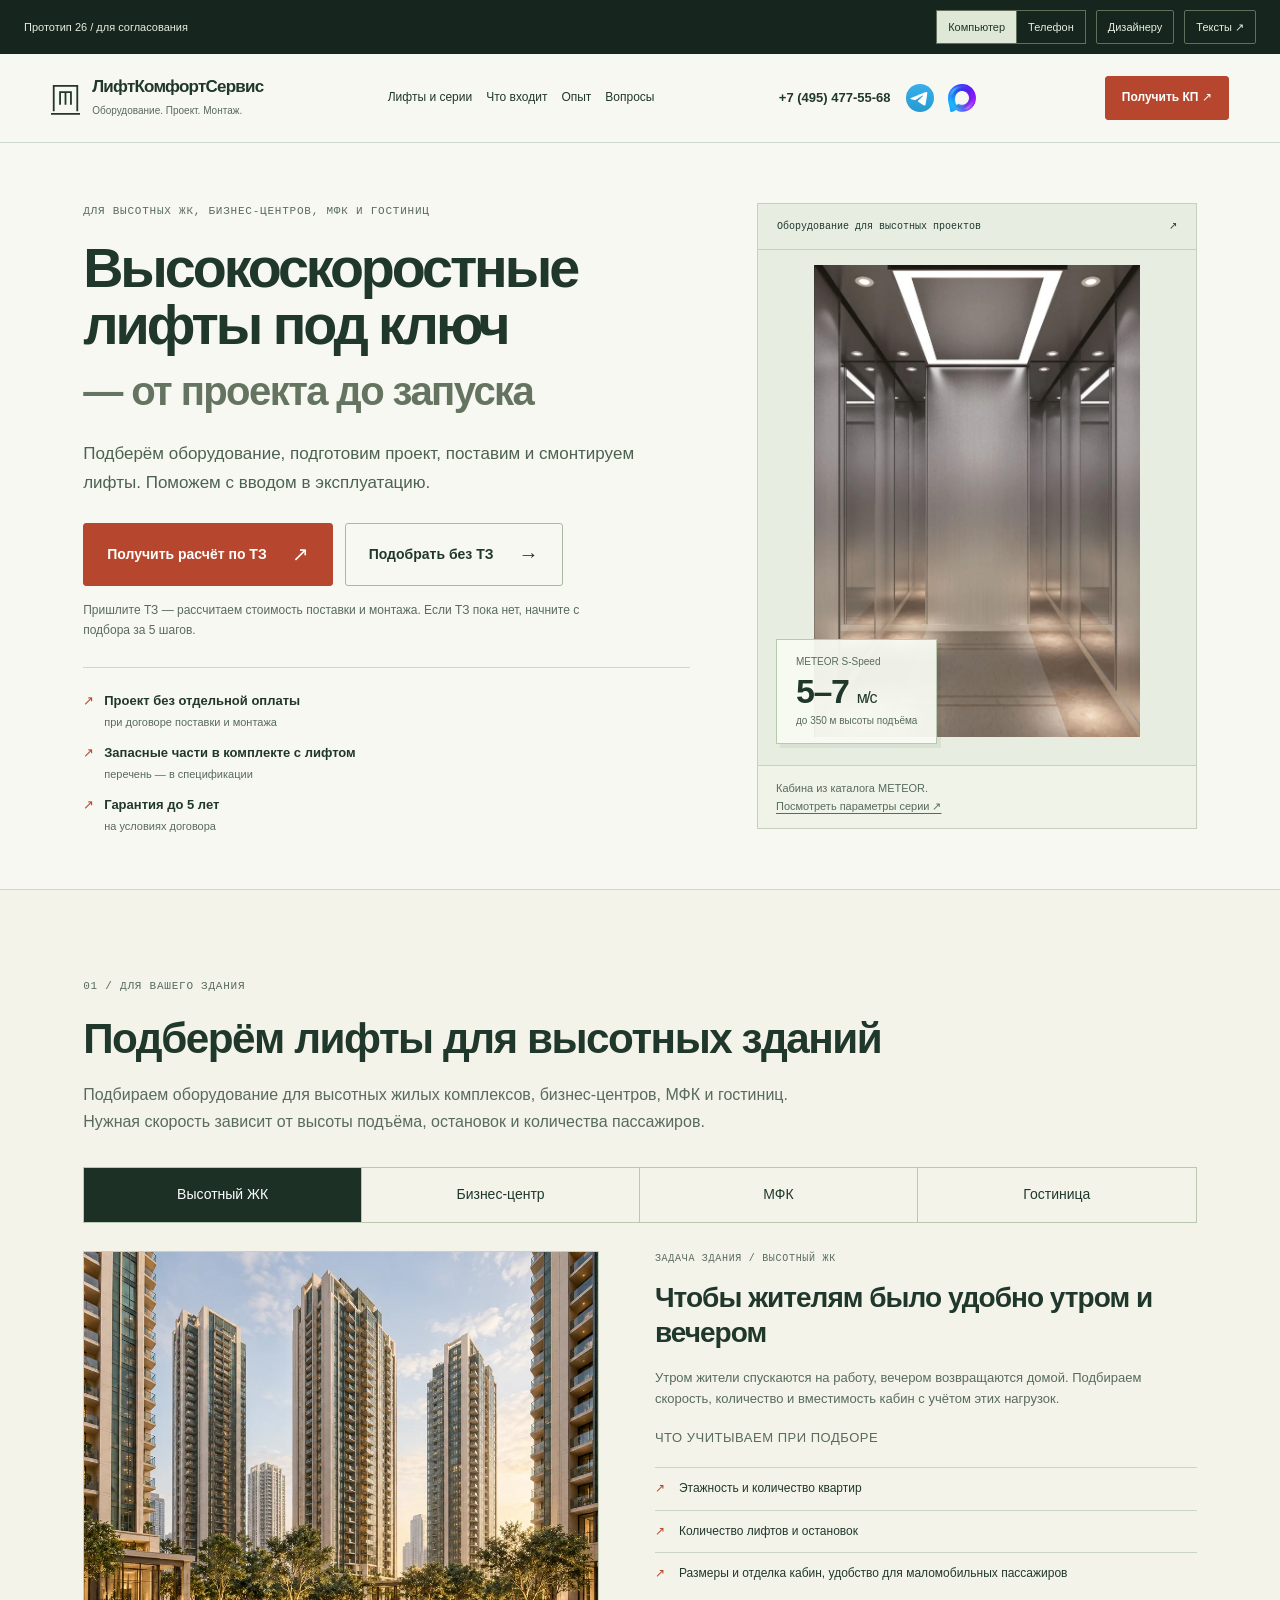
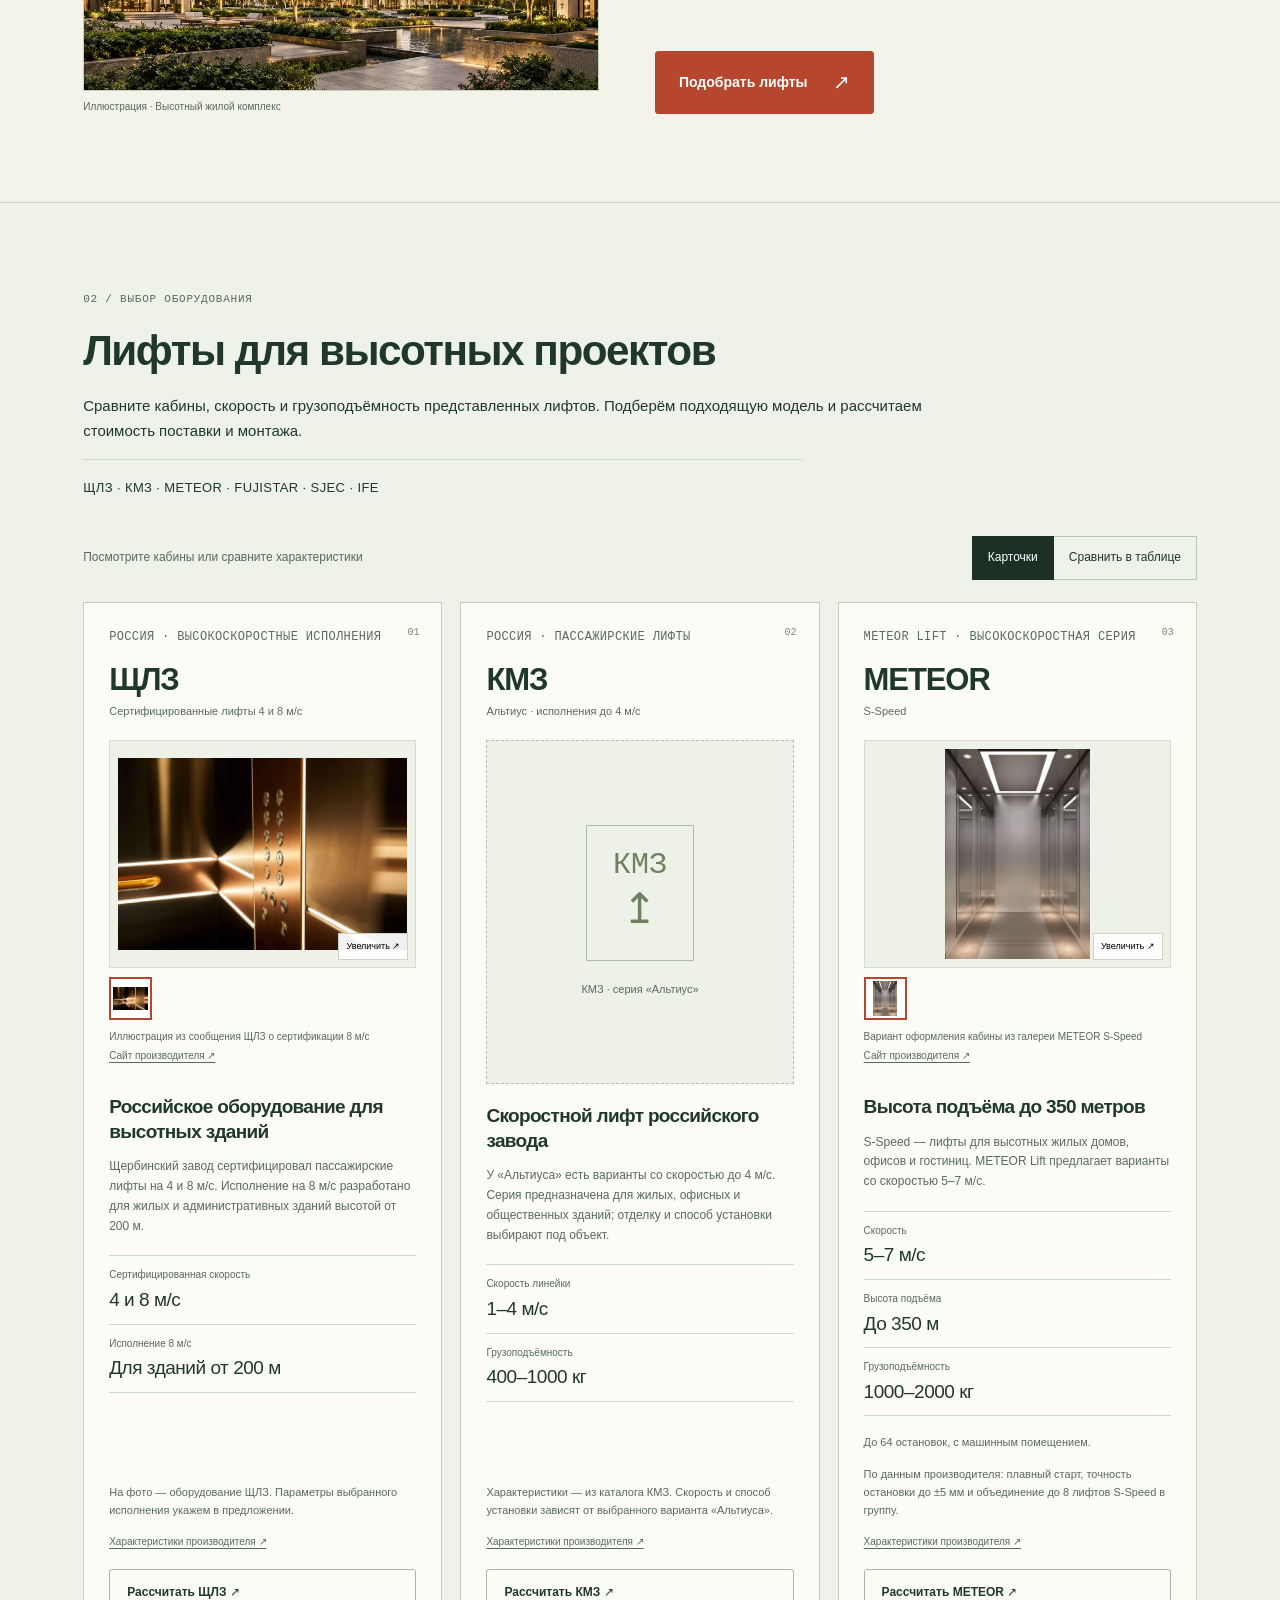
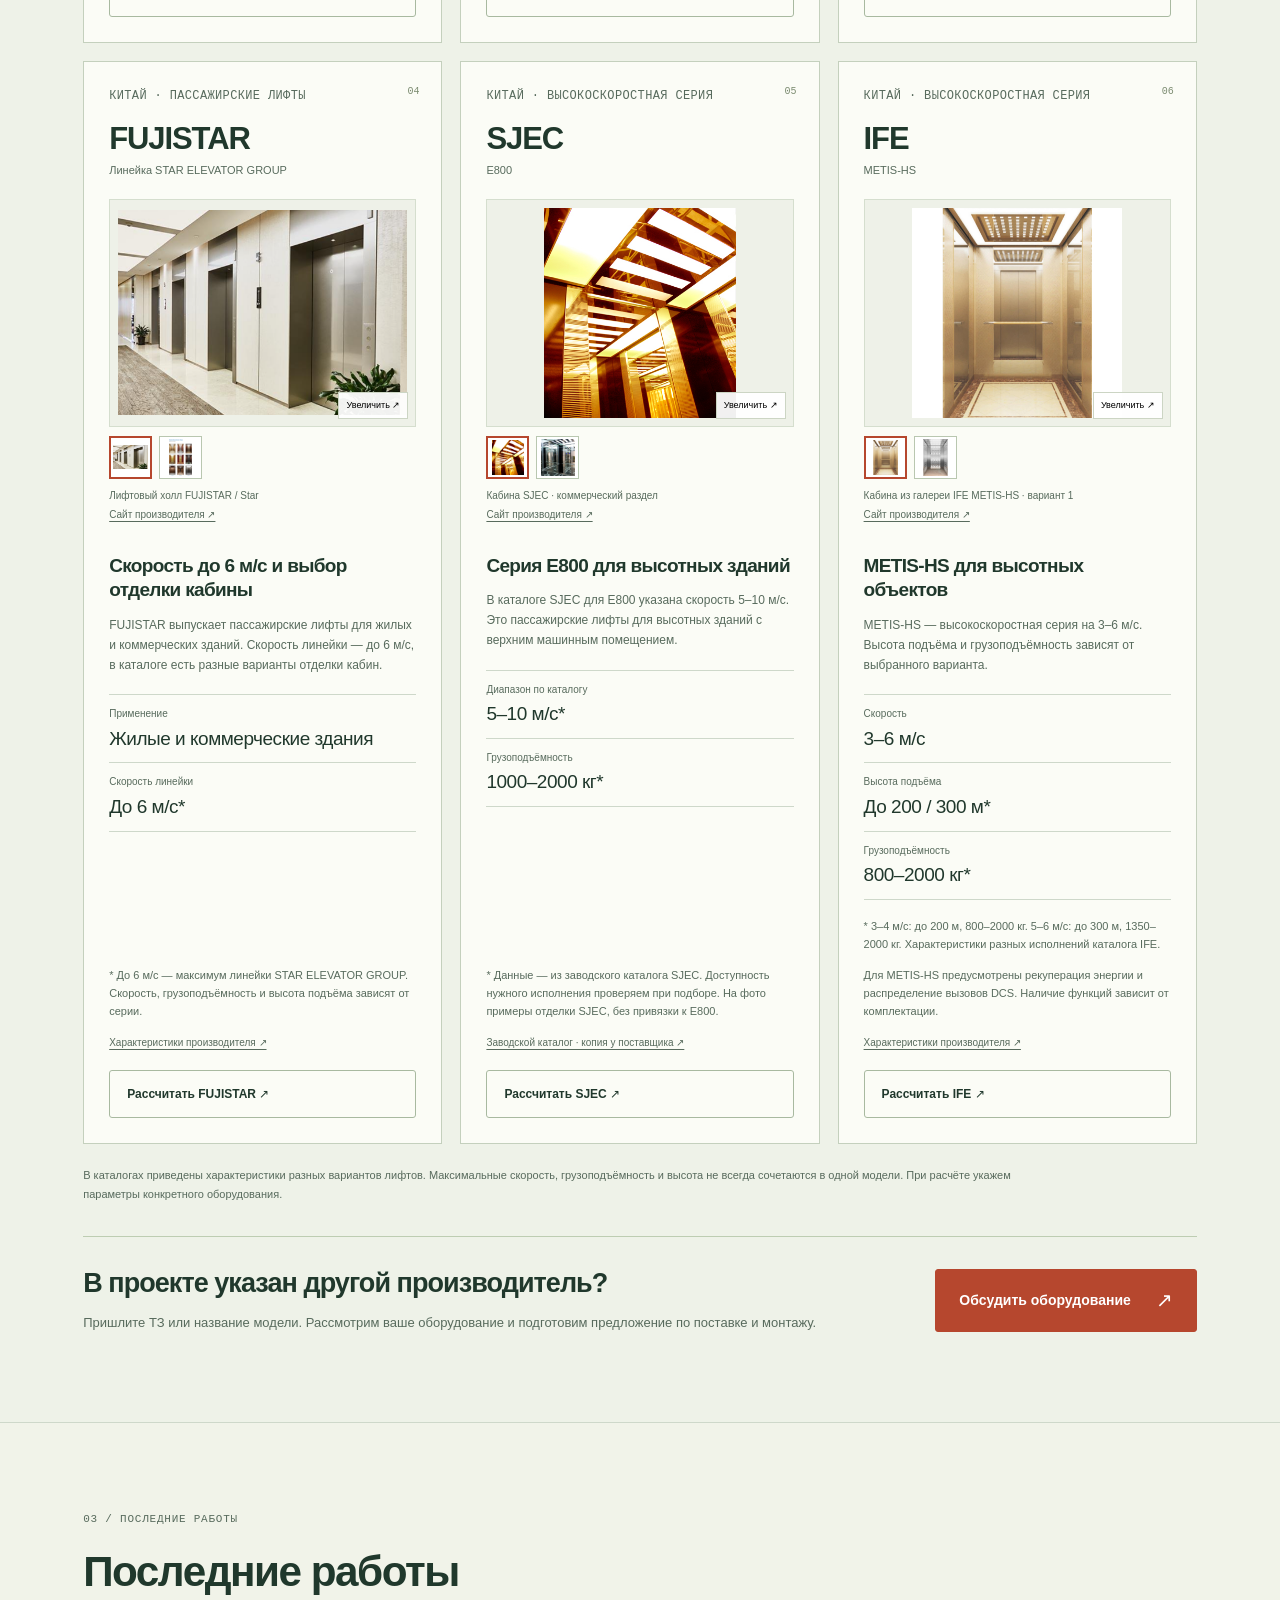
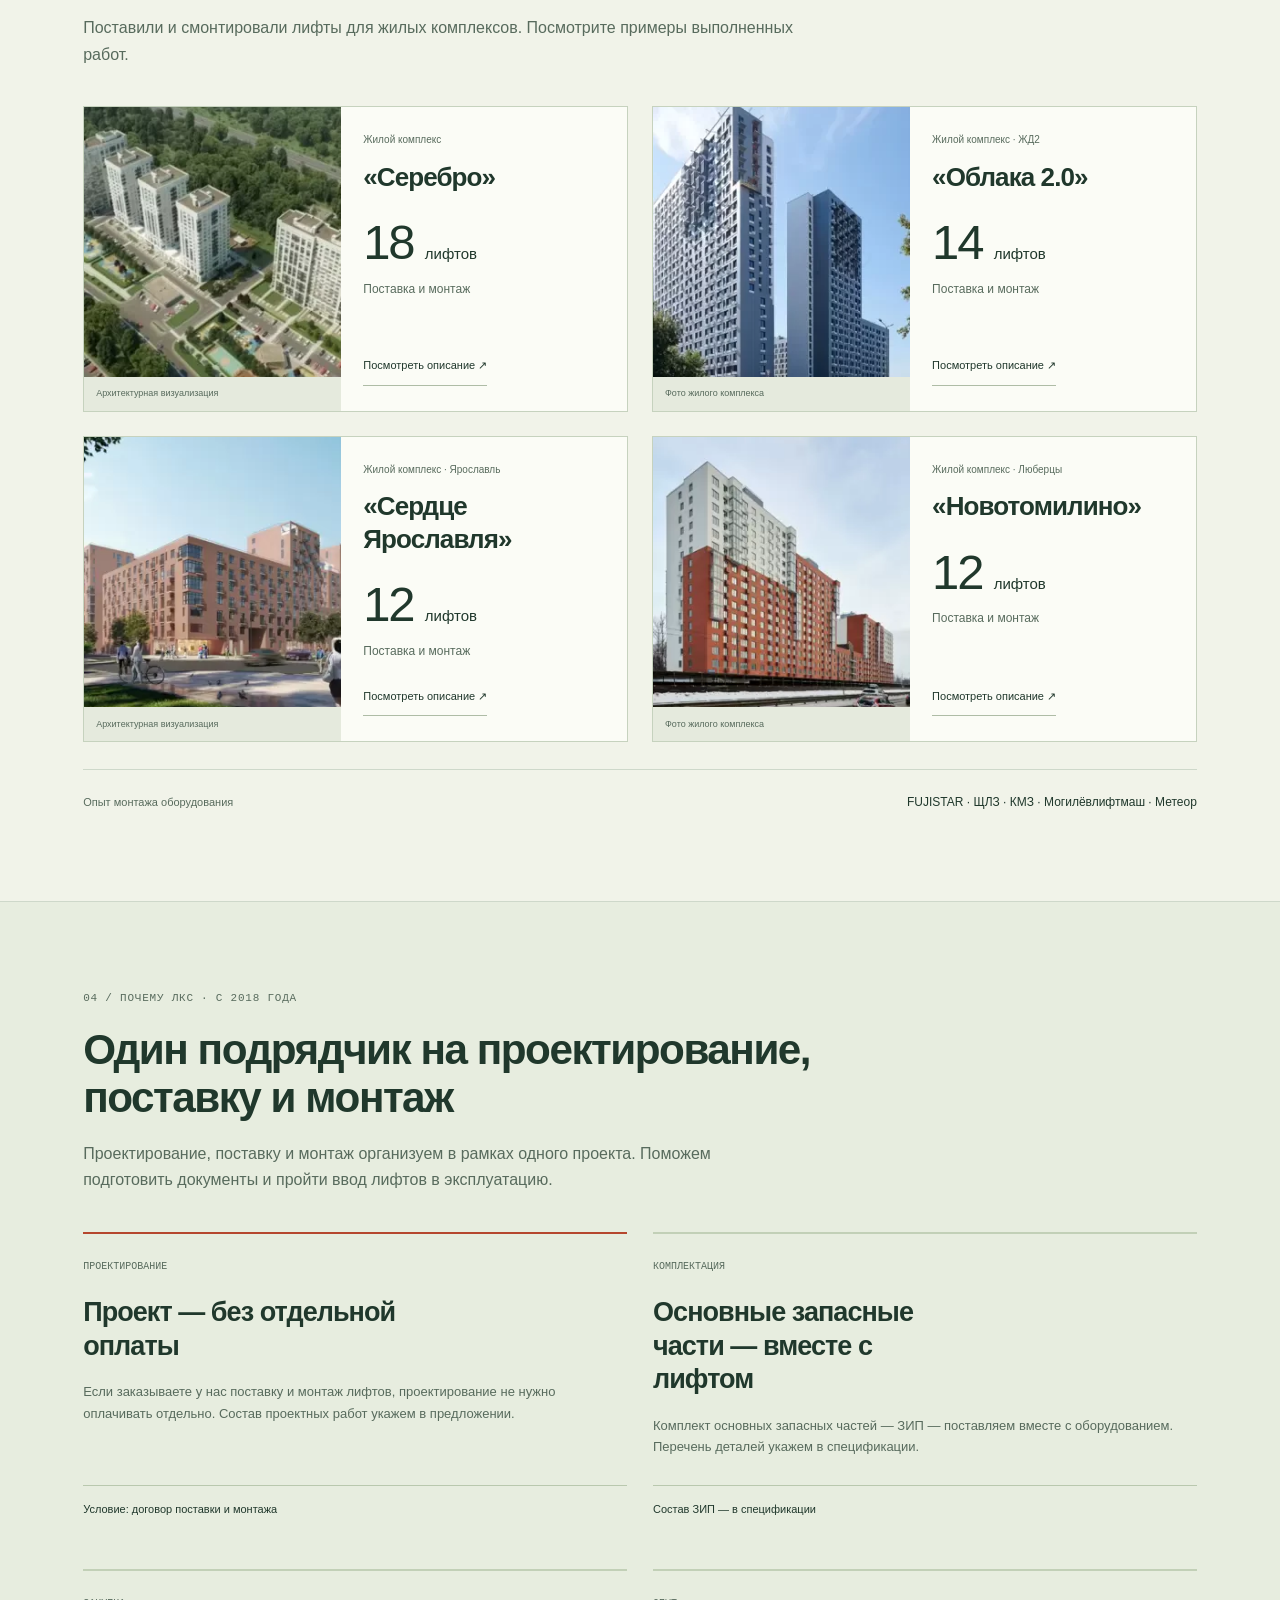
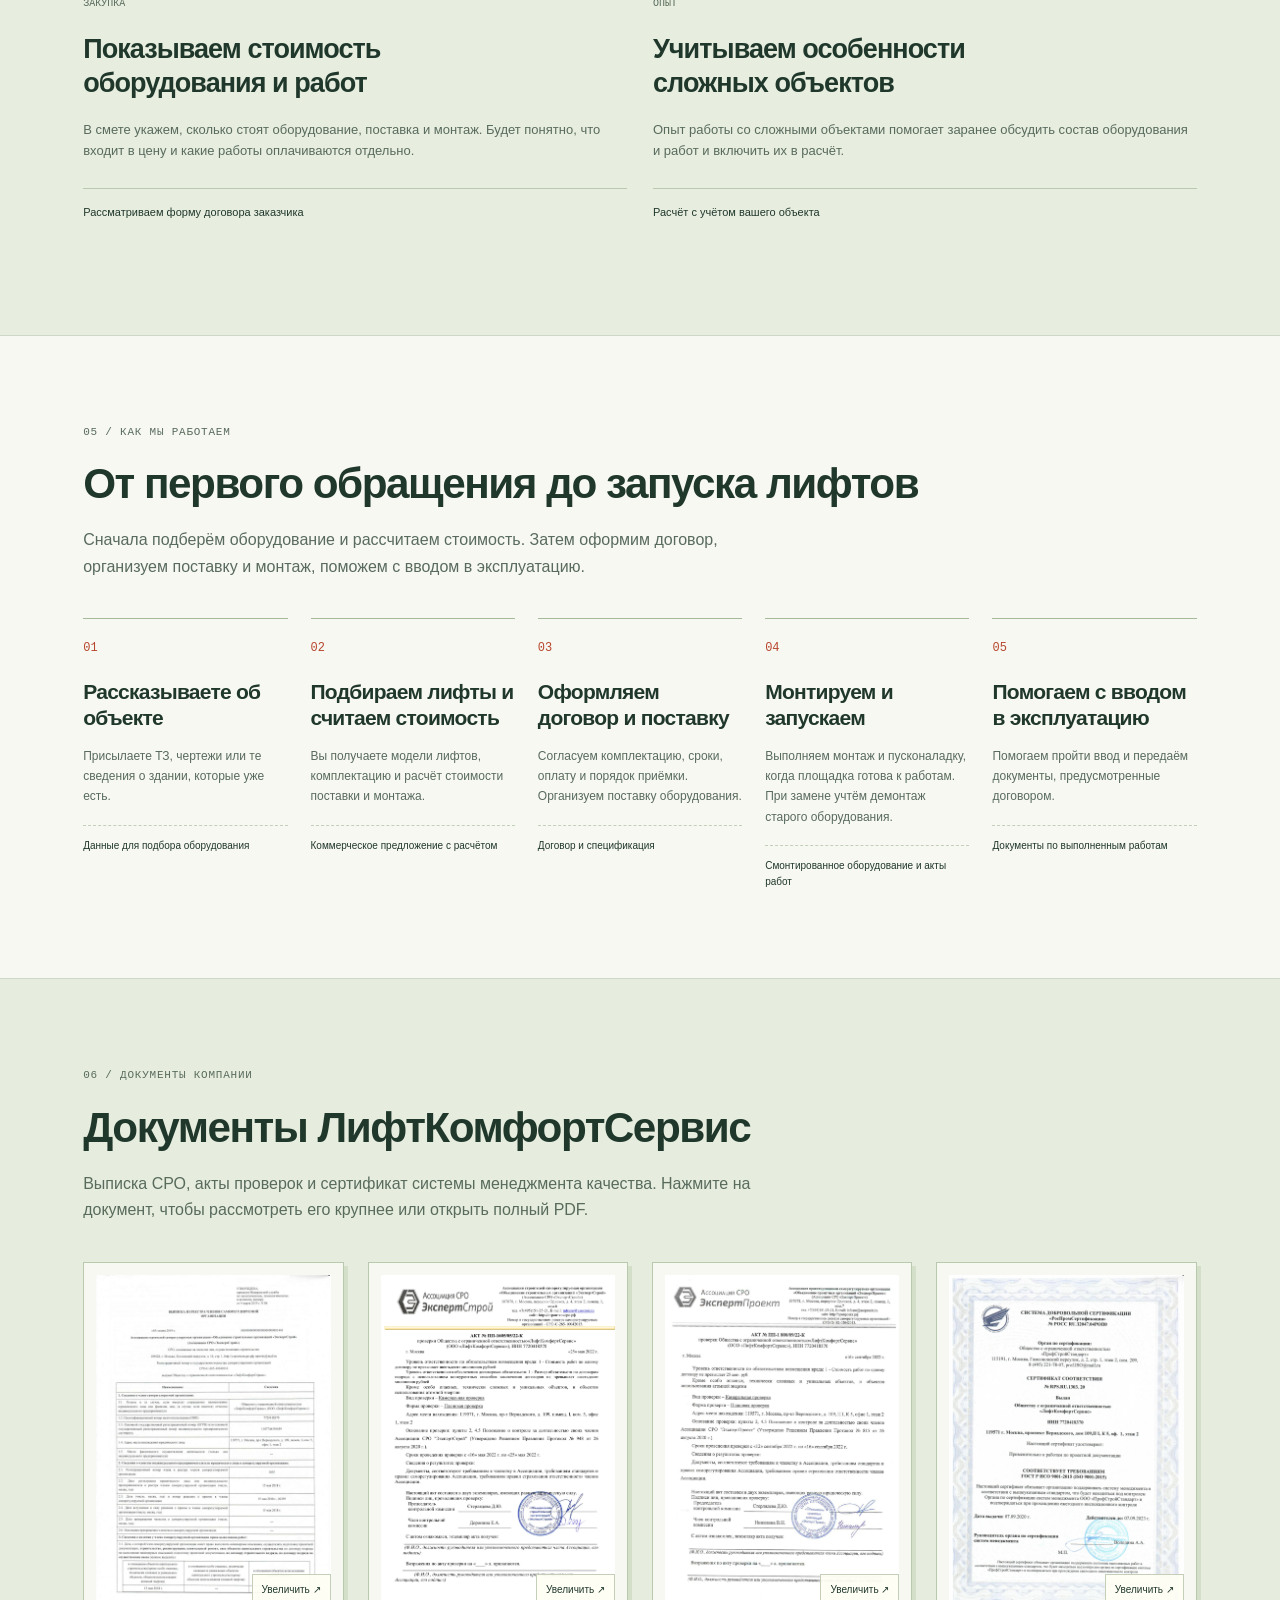
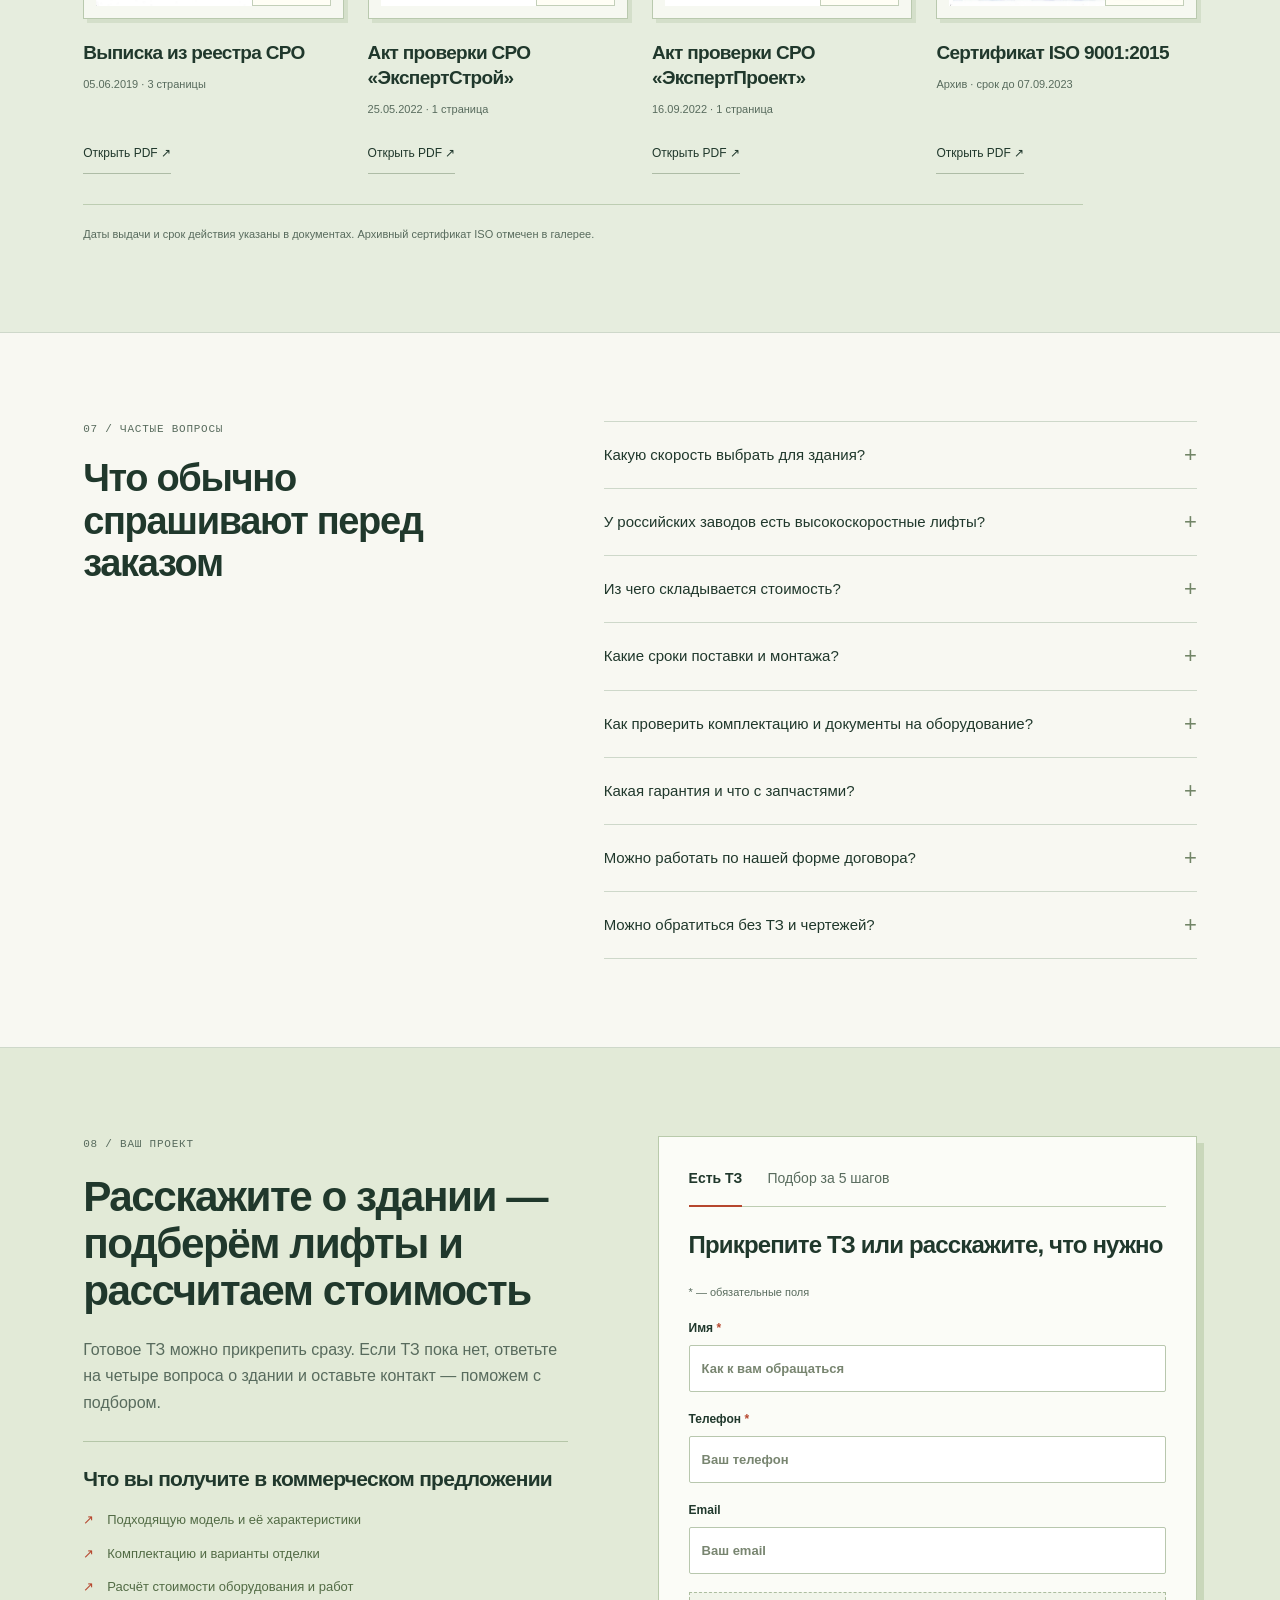
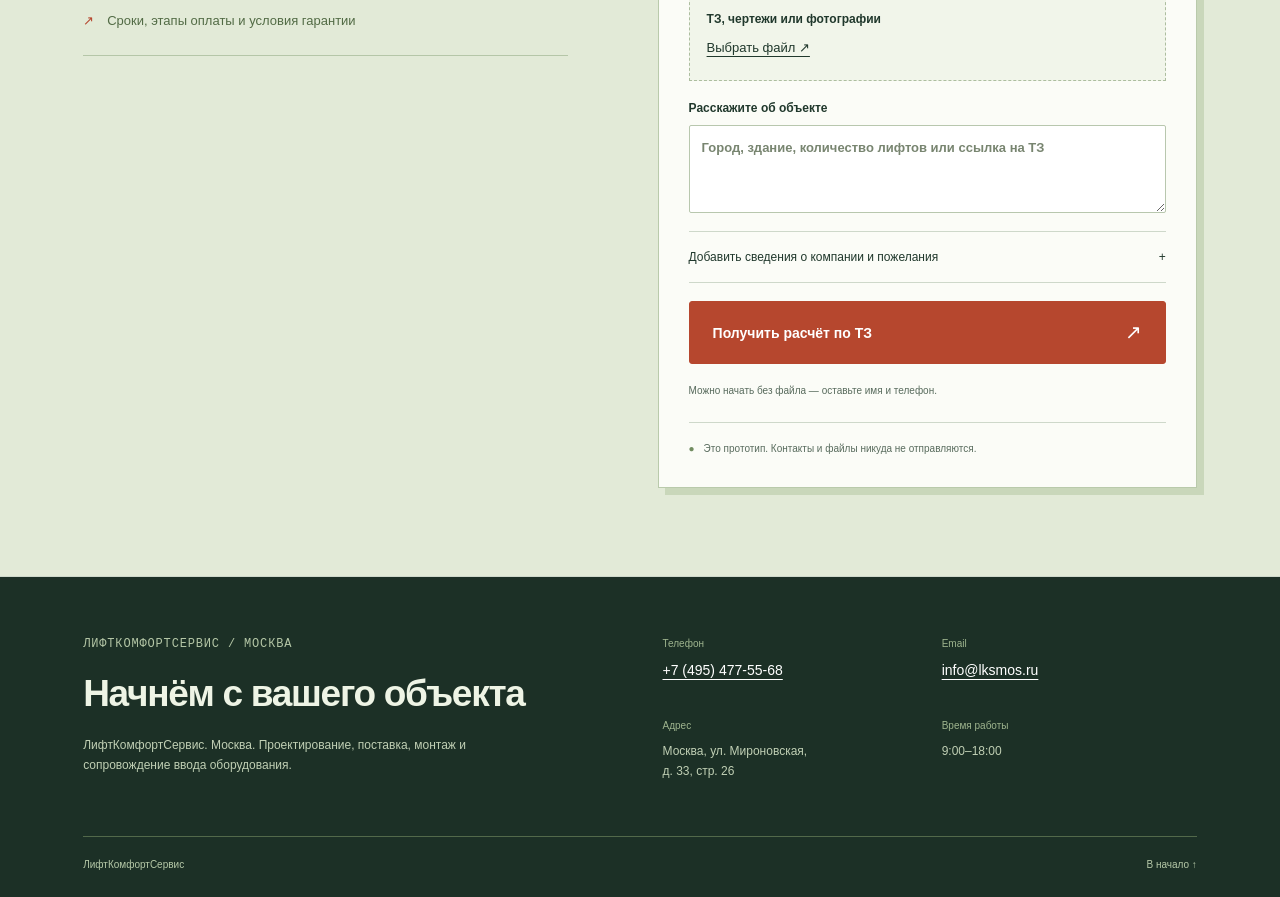
==== commit 0a94e0e7: "Refine prototype copy structure and mobile header" ====
--- a/index.html
+++ b/index.html
@@ -1,34 +1,35 @@
 <!DOCTYPE html>
 
-<html lang="ru"><head><meta charset="utf-8"/><meta content="width=device-width,initial-scale=1" name="viewport"/><meta content="noindex,nofollow" name="robots"/><meta content="Высокоскоростные лифты для высотных проектов: подбор оборудования, проектирование, поставка и монтаж. Кликабельный прототип ЛКС." name="description"/><title>Высокоскоростные лифты под ключ — ЛифтКомфортСервис / прототип</title><link href="styles.css?v=25" rel="stylesheet"/><script defer="" src="app.js?v=25"></script></head><body>
-<div aria-label="Инструменты просмотра прототипа" class="review-bar"><span class="review-title">Прототип 25 / для согласования</span><div class="review-actions"><div aria-label="Ширина страницы" class="device-switch" role="group"><button aria-pressed="true" data-device="desktop" type="button">Компьютер</button><button aria-pressed="false" data-device="mobile" type="button">Телефон</button></div><button id="copy-open" type="button">Тексты ↗</button></div></div>
-<div class="site-shell" id="site-shell"><a class="skip-link" href="#main">К содержанию</a><header class="header"><a aria-label="ЛифтКомфортСервис — к началу" class="brand" href="#top"><svg aria-hidden="true" class="brand-mark" viewbox="0 0 32 36"><path d="M3 32V4h26v28M10 25V11h12v14M16 11v14M0 35h32" fill="none" stroke="currentColor" stroke-width="2"></path></svg><span><strong>ЛифтКомфортСервис</strong><small>Оборудование. Проект. Монтаж.</small></span></a><nav aria-label="Основная навигация" class="nav" id="main-nav"><a href="#equipment">Лифты и серии</a><a href="#scope">Что входит</a><a href="#projects">Опыт</a><a href="#faq">Вопросы</a></nav><div class="header-connection"><a class="header-phone" href="tel:+74954775568">+7 (495) 477-55-68</a><div aria-label="Написать в мессенджер" class="header-messengers" role="group"><button aria-haspopup="dialog" aria-label="Telegram — демо-кнопка" class="messenger-button" data-messenger="Telegram" title="Telegram" type="button"><img alt="" aria-hidden="true" height="28" src="assets/icons/telegram.svg" width="28"/></button><button aria-haspopup="dialog" aria-label="MAX — демо-кнопка" class="messenger-button" data-messenger="MAX" title="MAX" type="button"><img alt="" aria-hidden="true" height="28" src="assets/icons/max.svg" width="28"/></button></div></div><button class="button small header-cta" aria-haspopup="dialog" aria-controls="quick-contact-dialog" id="quick-contact-open" type="button">Получить КП ↗</button><button aria-controls="main-nav" aria-expanded="false" class="menu-toggle" type="button">Меню <span aria-hidden="true">☰</span></button></header>
+<html lang="ru"><head><meta charset="utf-8"/><meta content="width=device-width,initial-scale=1" name="viewport"/><meta content="noindex,nofollow" name="robots"/><meta content="Высокоскоростные лифты для высотных проектов: подбор оборудования, проектирование, поставка и монтаж. Кликабельный прототип ЛКС." name="description"/><title>Высокоскоростные лифты под ключ — ЛифтКомфортСервис / прототип</title><link href="styles.css?v=26" rel="stylesheet"/><script defer="" src="app.js?v=26"></script></head><body>
+<div aria-label="Инструменты просмотра прототипа" class="review-bar"><span class="review-title">Прототип 26 / для согласования</span><div class="review-actions"><div aria-label="Ширина страницы" class="device-switch" role="group"><button aria-pressed="true" data-device="desktop" type="button">Компьютер</button><button aria-pressed="false" data-device="mobile" type="button">Телефон</button></div><button id="designer-open" type="button" aria-haspopup="dialog">Дизайнеру</button><button id="copy-open" type="button">Тексты ↗</button></div></div>
+<div class="site-shell" id="site-shell"><a class="skip-link" href="#main">К содержанию</a><header class="header"><a aria-label="ЛифтКомфортСервис — к началу" class="brand" href="#top"><svg aria-hidden="true" class="brand-mark" viewbox="0 0 32 36"><path d="M3 32V4h26v28M10 25V11h12v14M16 11v14M0 35h32" fill="none" stroke="currentColor" stroke-width="2"></path></svg><span><strong>ЛифтКомфортСервис</strong><small>Оборудование. Проект. Монтаж.</small></span></a><nav aria-label="Основная навигация" class="nav" id="main-nav"><a href="#equipment">Лифты и серии</a><a href="#benefits">Что входит</a><a href="#projects">Опыт</a><a href="#faq">Вопросы</a></nav><div class="header-connection"><a class="header-phone" href="tel:+74954775568">+7 (495) 477-55-68</a><div aria-label="Написать в мессенджер" class="header-messengers" role="group"><button aria-haspopup="dialog" aria-label="Telegram — демо-кнопка" class="messenger-button" data-messenger="Telegram" title="Telegram" type="button"><img alt="" aria-hidden="true" height="28" src="assets/icons/telegram.svg" width="28"/></button><button aria-haspopup="dialog" aria-label="MAX — демо-кнопка" class="messenger-button" data-messenger="MAX" title="MAX" type="button"><img alt="" aria-hidden="true" height="28" src="assets/icons/max.svg" width="28"/></button></div></div><button class="button small header-cta" aria-haspopup="dialog" aria-controls="quick-contact-dialog" id="quick-contact-open" type="button">Получить КП ↗</button><button aria-controls="main-nav" aria-expanded="false" class="menu-toggle" type="button">Меню <span aria-hidden="true">☰</span></button></header>
 <main id="main"><section class="hero section" id="top"><div class="hero-copy"><p class="eyebrow">Для высотных ЖК, бизнес-центров, МФК и гостиниц</p><h1>Высокоскоростные лифты под ключ <span>— от проекта до запуска</span></h1><p class="lead">Подберём оборудование, подготовим проект, поставим и смонтируем лифты. Поможем с вводом в эксплуатацию.</p><div class="hero-actions"><button class="button" data-modal-lead="tz" aria-haspopup="dialog" type="button">Получить расчёт по ТЗ <span>↗</span></button><button class="button secondary" data-modal-lead="selection" aria-haspopup="dialog" type="button">Подобрать без ТЗ <span>→</span></button></div><p class="micro">Пришлите ТЗ — рассчитаем стоимость поставки и монтажа. Если ТЗ пока нет, начните с подбора за 5 шагов.</p><ul class="hero-benefits"><li><b>Проект без отдельной оплаты</b><span>при договоре поставки и монтажа</span></li><li><b>Запасные части в комплекте с лифтом</b><span>перечень — в спецификации</span></li><li><b>Гарантия до 5 лет</b><span>на условиях договора</span></li></ul></div><div class="hero-visual"><div class="visual-top"><span>Оборудование для высотных проектов</span><span aria-hidden="true">↗</span></div><img alt="Вариант оформления кабины METEOR S-Speed из галереи производителя" class="hero-equipment-image" fetchpriority="high" height="1000" src="assets/manufacturers/meteor-s-speed-cabin.webp" width="691"/><div class="visual-spec"><span>METEOR S-Speed</span><strong>5–7 <small>м/с</small></strong><span>до 350 м высоты подъёма</span></div><p class="hero-photo-caption">Кабина из каталога METEOR.<a href="#equipment-meteor">Посмотреть параметры серии ↗</a></p></div></section>
-<div class="proof-strip"><div><strong>С 2018 года</strong><span>Лифтовые проекты ЛКС</span></div><div><strong>Проект без доплаты</strong><span>При договоре на поставку и монтаж</span></div><div><strong>Один расчёт</strong><span>Стоимость оборудования и монтажа</span></div><a href="#equipment">Перейти к сравнению <span>↓</span></a></div>
+
 <section class="section task-section" id="solutions"><div class="section-intro"><p class="eyebrow">01 / Для вашего здания</p><h2>Подберём лифты для высотных зданий</h2><p>Подбираем оборудование для высотных жилых комплексов, бизнес-центров, МФК и гостиниц. Нужная скорость зависит от высоты подъёма, остановок и количества пассажиров.</p></div><div aria-label="Тип здания" class="segment-tabs" role="tablist"><button aria-controls="segment-panel-residential" aria-selected="true" data-segment="residential" id="segment-residential" role="tab" tabindex="0" type="button">Высотный ЖК</button><button aria-controls="segment-panel-office" aria-selected="false" data-segment="office" id="segment-office" role="tab" tabindex="-1" type="button">Бизнес-центр</button><button aria-controls="segment-panel-mixed" aria-selected="false" data-segment="mixed" id="segment-mixed" role="tab" tabindex="-1" type="button">МФК</button><button aria-controls="segment-panel-hotel" aria-selected="false" data-segment="hotel" id="segment-hotel" role="tab" tabindex="-1" type="button">Гостиница</button></div><div aria-labelledby="segment-residential" class="segment-panel" id="segment-panel-residential" role="tabpanel"><figure class="segment-visual"><img alt="Архитектурная иллюстрация: высотный жилой комплекс" decoding="async" height="800" src="assets/buildings/residential.webp" width="1200"/><figcaption>Иллюстрация · Высотный жилой комплекс</figcaption></figure><div class="segment-details"><div><p class="overline">Задача здания / Высотный ЖК</p><h3>Чтобы жителям было удобно утром и вечером</h3><p>Утром жители спускаются на работу, вечером возвращаются домой. Подбираем скорость, количество и вместимость кабин с учётом этих нагрузок.</p></div><div class="input-map"><p>Что учитываем при подборе</p><ul><li>Этажность и количество квартир</li><li>Количество лифтов и остановок</li><li>Размеры и отделка кабин, удобство для маломобильных пассажиров</li></ul></div><button class="button" data-modal-lead="selection" aria-haspopup="dialog" data-object="Жилой комплекс" type="button">Подобрать лифты<span>↗</span></button></div></div><div aria-labelledby="segment-office" class="segment-panel" hidden="" id="segment-panel-office" role="tabpanel"><figure class="segment-visual"><img alt="Архитектурная иллюстрация: бизнес-центр" decoding="async" height="800" src="assets/buildings/office.webp" width="1200"/><figcaption>Иллюстрация · Бизнес-центр</figcaption></figure><div class="segment-details"><div><p class="overline">Задача здания / Бизнес-центр</p><h3>Удобный подъём для сотрудников и гостей</h3><p>В бизнес-центре многие приезжают к началу рабочего дня. Учитываем утренний поток, поездки между этажами и совместную работу нескольких лифтов.</p></div><div class="input-map"><p>Что учитываем при подборе</p><ul><li>Сколько людей работает на каждом этаже</li><li>Какие этажи обслуживает каждая группа лифтов</li><li>Требования к контролю доступа</li></ul></div><button class="button" data-modal-lead="selection" aria-haspopup="dialog" data-object="Бизнес-центр" type="button">Подобрать лифты<span>↗</span></button></div></div><div aria-labelledby="segment-mixed" class="segment-panel" hidden="" id="segment-panel-mixed" role="tabpanel"><figure class="segment-visual"><img alt="Архитектурная иллюстрация: многофункциональный комплекс" decoding="async" height="800" src="assets/buildings/mixed.webp" width="1200"/><figcaption>Иллюстрация · Многофункциональный комплекс</figcaption></figure><div class="segment-details"><div><p class="overline">Задача здания / МФК</p><h3>Для жителей, сотрудников и посетителей комплекса</h3><p>В одном комплексе люди едут в квартиры, офисы и общественные зоны. Подбираем лифты с учётом этих маршрутов и нагрузки на каждую часть здания.</p></div><div class="input-map"><p>Что учитываем при подборе</p><ul><li>Жилые, офисные и общественные зоны</li><li>Маршруты пассажиров и нужные остановки</li><li>Поездки посетителей, сотрудников и служб здания</li></ul></div><button class="button" data-modal-lead="selection" aria-haspopup="dialog" data-object="МФК" type="button">Подобрать лифты<span>↗</span></button></div></div><div aria-labelledby="segment-hotel" class="segment-panel" hidden="" id="segment-panel-hotel" role="tabpanel"><figure class="segment-visual"><img alt="Архитектурная иллюстрация: гостиница" decoding="async" height="800" src="assets/buildings/hotel.webp" width="1200"/><figcaption>Иллюстрация · Гостиница</figcaption></figure><div class="segment-details"><div><p class="overline">Задача здания / Гостиница</p><h3>Для гостей с багажом и работы персонала</h3><p>Гостям нужны удобные кабины для поездок с багажом, персоналу — лифты для повседневной работы. Учитываем оба сценария и требования к отделке.</p></div><div class="input-map"><p>Что учитываем при подборе</p><ul><li>Категория гостиницы и количество гостей</li><li>Гостевые и служебные маршруты</li><li>Вместимость и оформление кабин</li></ul></div><button class="button" data-modal-lead="selection" aria-haspopup="dialog" data-object="Гостиница" type="button">Подобрать лифты<span>↗</span></button></div></div></section>
 <section class="section equipment-section" id="equipment">
 <div class="section-intro"><p class="eyebrow">02 / Выбор оборудования</p><h2>Лифты для высотных проектов</h2><p>Сравните кабины, скорость и грузоподъёмность представленных лифтов. Подберём подходящую модель и рассчитаем стоимость поставки и монтажа.</p><p class="factory-supply">ЩЛЗ · КМЗ · METEOR · FUJISTAR · SJEC · IFE</p></div>
-<div class="equipment-toolbar"><p>Посмотрите кабины или сравните характеристики</p><div aria-label="Вид оборудования" class="view-switch" role="group"><button aria-pressed="true" data-equipment-view="cards" type="button">Карточки</button><button aria-pressed="false" data-equipment-view="table" type="button">Сравнить в таблице</button></div></div><div class="equipment-grid"><article class="equipment-card" id="equipment-shlz"><p class="equipment-country">Россия · Высокоскоростные исполнения</p><span class="card-index">01</span><h3>ЩЛЗ<small>Сертифицированные лифты 4 и 8 м/с</small></h3><figure class="equipment-gallery" data-brand-gallery="ЩЛЗ"><button aria-haspopup="dialog" aria-label="Увеличить: Иллюстрация из сообщения ЩЛЗ о сертификации 8 м/с" class="equipment-photo-open" type="button"><img alt="Панель управления и отделка кабины на иллюстрации Щербинского лифтостроительного завода" decoding="async" height="799" loading="lazy" src="assets/manufacturers/shlz-cabin-detail.webp" width="1200"/><span aria-hidden="true" class="photo-zoom">Увеличить ↗</span></button><div aria-label="Изображения ЩЛЗ" class="equipment-thumbs" role="group"><button aria-label="Показать: Иллюстрация из сообщения ЩЛЗ о сертификации 8 м/с" aria-pressed="true" data-alt="Панель управления и отделка кабины на иллюстрации Щербинского лифтостроительного завода" data-caption="Иллюстрация из сообщения ЩЛЗ о сертификации 8 м/с" data-equipment-photo="" data-height="799" data-source="https://www.shlz.ru/news/shcherbinskiy-liftostroitelnyy-zavod-sertifitsiroval-lift-so-skorostyu-8-metrov-v-sekundu/" data-src="assets/manufacturers/shlz-cabin-detail.webp" data-width="1200" type="button"><img alt="" decoding="async" height="56" loading="lazy" src="assets/manufacturers/shlz-cabin-detail.webp" width="56"/></button></div><figcaption><span class="equipment-photo-caption">Иллюстрация из сообщения ЩЛЗ о сертификации 8 м/с</span><a class="equipment-photo-source" href="https://www.shlz.ru/news/shcherbinskiy-liftostroitelnyy-zavod-sertifitsiroval-lift-so-skorostyu-8-metrov-v-sekundu/" rel="noopener noreferrer" target="_blank">Сайт производителя ↗</a></figcaption></figure><h4 class="equipment-benefit">Российское оборудование для высотных зданий</h4><p>Щербинский завод сертифицировал пассажирские лифты на 4 и 8 м/с. Исполнение на 8 м/с разработано для жилых и административных зданий высотой от 200 м.</p><dl><div><dt>Сертифицированная скорость</dt><dd>4 и 8 м/с</dd></div><div><dt>Исполнение 8 м/с</dt><dd>Для зданий от 200 м</dd></div></dl><p class="equipment-detail">Фото взято из новости ЩЛЗ. Комплектация лифта на снимке не указана.</p><p class="equipment-spec-source"><a href="https://www.shlz.ru/news/shcherbinskiy-liftostroitelnyy-zavod-sertifitsiroval-lift-so-skorostyu-8-metrov-v-sekundu/" rel="noopener noreferrer" target="_blank">Характеристики производителя ↗</a></p><button class="button secondary full" data-brand="ЩЛЗ" data-lead="selection" type="button">Рассчитать ЩЛЗ ↗</button></article><article class="equipment-card" id="equipment-kmz"><p class="equipment-country">Россия · Пассажирские лифты</p><span class="card-index">02</span><h3>КМЗ<small>Альтиус · исполнения до 4 м/с</small></h3><figure class="equipment-pending"><div aria-hidden="true" class="equipment-pending-mark">КМЗ<span>↥</span></div><figcaption>Фото кабины КМЗ добавим позже. Это место для каталожного изображения.</figcaption></figure><h4 class="equipment-benefit">Скоростной лифт российского завода</h4><p>У «Альтиуса» есть варианты со скоростью до 4 м/с. Серия предназначена для жилых, офисных и общественных зданий; отделку и способ установки выбирают под объект.</p><dl><div><dt>Скорость линейки</dt><dd>1–4 м/с</dd></div><div><dt>Грузоподъёмность</dt><dd>400–1000 кг</dd></div></dl><p class="equipment-detail">Характеристики — из каталога КМЗ. Скорость и способ установки зависят от выбранного варианта «Альтиуса».</p><p class="equipment-spec-source"><a href="https://www.kmzlift.ru/altius/" rel="noopener noreferrer" target="_blank">Характеристики производителя ↗</a></p><button class="button secondary full" data-brand="КМЗ" data-lead="selection" type="button">Рассчитать КМЗ ↗</button></article><article class="equipment-card" id="equipment-meteor"><p class="equipment-country">METEOR Lift · Высокоскоростная серия</p><span class="card-index">03</span><h3>METEOR<small>S-Speed</small></h3><figure class="equipment-gallery" data-brand-gallery="METEOR"><button aria-haspopup="dialog" aria-label="Увеличить: Вариант оформления кабины из галереи METEOR S-Speed" class="equipment-photo-open" type="button"><img alt="Кабина с серебристой отделкой из официальной галереи METEOR S-Speed" decoding="async" height="1000" loading="lazy" src="assets/manufacturers/meteor-s-speed-cabin.webp" width="691"/><span aria-hidden="true" class="photo-zoom">Увеличить ↗</span></button><div aria-label="Изображения METEOR" class="equipment-thumbs" role="group"><button aria-label="Показать: Вариант оформления кабины из галереи METEOR S-Speed" aria-pressed="true" data-alt="Кабина с серебристой отделкой из официальной галереи METEOR S-Speed" data-caption="Вариант оформления кабины из галереи METEOR S-Speed" data-equipment-photo="" data-height="1000" data-source="https://meteor.ru/equipment/passengerelevators/s-speed/" data-src="assets/manufacturers/meteor-s-speed-cabin.webp" data-width="691" type="button"><img alt="" decoding="async" height="56" loading="lazy" src="assets/manufacturers/meteor-s-speed-cabin.webp" width="56"/></button></div><figcaption><span class="equipment-photo-caption">Вариант оформления кабины из галереи METEOR S-Speed</span><a class="equipment-photo-source" href="https://meteor.ru/equipment/passengerelevators/s-speed/" rel="noopener noreferrer" target="_blank">Сайт производителя ↗</a></figcaption></figure><h4 class="equipment-benefit">Высота подъёма до 350 метров</h4><p>S-Speed — лифты для высотных жилых домов, офисов и гостиниц. METEOR Lift предлагает варианты со скоростью 5–7 м/с.</p><dl><div><dt>Скорость</dt><dd>5–7 м/с</dd></div><div><dt>Высота подъёма</dt><dd>До 350 м</dd></div><div><dt>Грузоподъёмность</dt><dd>1000–2000 кг</dd></div></dl><p class="equipment-detail">До 64 остановок, с машинным помещением. Страну производства проверяем по документам на оборудование.</p><p class="equipment-detail">По данным производителя: плавный старт, точность остановки до ±5 мм и объединение до 8 лифтов S-Speed в группу.</p><p class="equipment-spec-source"><a href="https://meteor.ru/equipment/passengerelevators/s-speed/" rel="noopener noreferrer" target="_blank">Характеристики производителя ↗</a></p><button class="button secondary full" data-brand="Метеор" data-lead="selection" type="button">Рассчитать METEOR ↗</button></article><article class="equipment-card" id="equipment-fujistar"><p class="equipment-country">Китай · Пассажирские лифты</p><span class="card-index">04</span><h3>FUJISTAR<small>Линейка STAR ELEVATOR GROUP</small></h3><figure class="equipment-gallery" data-brand-gallery="FUJISTAR"><button aria-haspopup="dialog" aria-label="Увеличить: Лифтовый холл FUJISTAR / Star" class="equipment-photo-open" type="button"><img alt="Лифтовый холл с рядом дверей пассажирских лифтов, изображение из каталога Star Elevator Group" decoding="async" height="710" loading="lazy" src="assets/manufacturers/fujistar-lift-lobby.png" width="1000"/><span aria-hidden="true" class="photo-zoom">Увеличить ↗</span></button><div aria-label="Изображения FUJISTAR" class="equipment-thumbs" role="group"><button aria-label="Показать: Лифтовый холл FUJISTAR / Star" aria-pressed="true" data-alt="Лифтовый холл с рядом дверей пассажирских лифтов, изображение из каталога Star Elevator Group" data-caption="Лифтовый холл FUJISTAR / Star" data-equipment-photo="" data-height="710" data-source="https://www.starelevatorgroup.com/PASSENGER-ELEVATOR-pd40702622.html" data-src="assets/manufacturers/fujistar-lift-lobby.png" data-width="1000" type="button"><img alt="" decoding="async" height="56" loading="lazy" src="assets/manufacturers/fujistar-lift-lobby.png" width="56"/></button><button aria-label="Показать: Варианты оформления кабин FUJISTAR / Star" aria-pressed="false" data-alt="Каталожный лист Star Elevator Group с девятью вариантами отделки кабин Noble Wood-Grain Style" data-caption="Варианты оформления кабин FUJISTAR / Star" data-equipment-photo="" data-height="1256" data-source="https://www.starelevatorgroup.com/PASSENGER-ELEVATOR-pd40702622.html" data-src="assets/manufacturers/fujistar-cabin-finishes.png" data-width="781" type="button"><img alt="" decoding="async" height="56" loading="lazy" src="assets/manufacturers/fujistar-cabin-finishes.png" width="56"/></button></div><figcaption><span class="equipment-photo-caption">Лифтовый холл FUJISTAR / Star</span><a class="equipment-photo-source" href="https://www.starelevatorgroup.com/PASSENGER-ELEVATOR-pd40702622.html" rel="noopener noreferrer" target="_blank">Сайт производителя ↗</a></figcaption></figure><h4 class="equipment-benefit">Скорость до 6 м/с и выбор отделки кабины</h4><p>FUJISTAR выпускает пассажирские лифты для жилых и коммерческих зданий. Скорость линейки — до 6 м/с, в каталоге есть разные варианты отделки кабин.</p><dl><div><dt>Применение</dt><dd>Жилые и коммерческие здания</dd></div><div><dt>Скорость линейки</dt><dd>До 6 м/с*</dd></div></dl><p class="equipment-detail">* До 6 м/с — максимум линейки STAR ELEVATOR GROUP. Скорость, грузоподъёмность и высота подъёма зависят от серии.</p><p class="equipment-spec-source"><a href="https://www.starelevatorgroup.com/aboutus.html" rel="noopener noreferrer" target="_blank">Характеристики производителя ↗</a></p><button class="button secondary full" data-brand="FUJISTAR" data-lead="selection" type="button">Рассчитать FUJISTAR ↗</button></article><article class="equipment-card" id="equipment-sjec"><p class="equipment-country">Китай · Высокоскоростная серия</p><span class="card-index">05</span><h3>SJEC<small>E800</small></h3><figure class="equipment-gallery" data-brand-gallery="SJEC"><button aria-haspopup="dialog" aria-label="Увеличить: Кабина SJEC · коммерческий раздел" class="equipment-photo-open" type="button"><img alt="Интерьер кабины SJEC в золотистых тонах с зеркальными стенами и потолком" decoding="async" height="400" loading="lazy" src="assets/manufacturers/sjec-commercial-cabin.jpg" width="367"/><span aria-hidden="true" class="photo-zoom">Увеличить ↗</span></button><div aria-label="Изображения SJEC" class="equipment-thumbs" role="group"><button aria-label="Показать: Кабина SJEC · коммерческий раздел" aria-pressed="true" data-alt="Интерьер кабины SJEC в золотистых тонах с зеркальными стенами и потолком" data-caption="Кабина SJEC · коммерческий раздел" data-equipment-photo="" data-height="400" data-source="http://www.sjec.com.cn/products/#commercial" data-src="assets/manufacturers/sjec-commercial-cabin.jpg" data-width="367" type="button"><img alt="" decoding="async" height="56" loading="lazy" src="assets/manufacturers/sjec-commercial-cabin.jpg" width="56"/></button><button aria-label="Показать: Кабина SJEC · жилой раздел" aria-pressed="false" data-alt="Интерьер кабины SJEC с зеркальными стенами, поручнем и узорным полом" data-caption="Кабина SJEC · жилой раздел" data-equipment-photo="" data-height="400" data-source="http://www.sjec.com.cn/products/#residential" data-src="assets/manufacturers/sjec-residential-cabin.jpg" data-width="367" type="button"><img alt="" decoding="async" height="56" loading="lazy" src="assets/manufacturers/sjec-residential-cabin.jpg" width="56"/></button></div><figcaption><span class="equipment-photo-caption">Кабина SJEC · коммерческий раздел</span><a class="equipment-photo-source" href="http://www.sjec.com.cn/products/#commercial" rel="noopener noreferrer" target="_blank">Сайт производителя ↗</a></figcaption></figure><h4 class="equipment-benefit">Серия E800 для высотных зданий</h4><p>В каталоге SJEC для E800 указана скорость 5–10 м/с. Это пассажирские лифты для высотных зданий с верхним машинным помещением.</p><dl><div><dt>Диапазон по каталогу</dt><dd>5–10 м/с*</dd></div><div><dt>Грузоподъёмность</dt><dd>1000–2000 кг*</dd></div></dl><p class="equipment-detail">* Данные — из заводского каталога SJEC. Доступность нужного исполнения проверяем при подборе. На фото примеры отделки SJEC, без привязки к E800.</p><p class="equipment-spec-source"><a href="https://xn--b1afichejpbubkedfze.xn--p1ai/pdf/catalog/3_1.pdf" rel="noopener noreferrer" target="_blank">Заводской каталог · копия у поставщика ↗</a></p><button class="button secondary full" data-brand="SJEC" data-lead="selection" type="button">Рассчитать SJEC ↗</button></article><article class="equipment-card" id="equipment-ife"><p class="equipment-country">Китай · Высокоскоростная серия</p><span class="card-index">06</span><h3>IFE <small>METIS-HS</small></h3><figure class="equipment-gallery" data-brand-gallery="IFE"><button aria-haspopup="dialog" aria-label="Увеличить: Кабина из галереи IFE METIS-HS · вариант 1" class="equipment-photo-open" type="button"><img alt="Каталожная визуализация кабины со страницы IFE METIS-HS в золотистых тонах" decoding="async" height="800" loading="lazy" src="assets/manufacturers/ife-metis-hs-cabin-warm.jpg" width="800"/><span aria-hidden="true" class="photo-zoom">Увеличить ↗</span></button><div aria-label="Изображения IFE" class="equipment-thumbs" role="group"><button aria-label="Показать: Кабина из галереи IFE METIS-HS · вариант 1" aria-pressed="true" data-alt="Каталожная визуализация кабины со страницы IFE METIS-HS в золотистых тонах" data-caption="Кабина из галереи IFE METIS-HS · вариант 1" data-equipment-photo="" data-height="800" data-source="https://www.ife-elevator.com/products/high-speed-elevator-metis-hs/" data-src="assets/manufacturers/ife-metis-hs-cabin-warm.jpg" data-width="800" type="button"><img alt="" decoding="async" height="56" loading="lazy" src="assets/manufacturers/ife-metis-hs-cabin-warm.jpg" width="56"/></button><button aria-label="Показать: Кабина из галереи IFE METIS-HS · вариант 2" aria-pressed="false" data-alt="Каталожная визуализация кабины со страницы IFE METIS-HS с серебристой декоративной задней стенкой" data-caption="Кабина из галереи IFE METIS-HS · вариант 2" data-equipment-photo="" data-height="800" data-source="https://www.ife-elevator.com/products/high-speed-elevator-metis-hs/" data-src="assets/manufacturers/ife-metis-hs-cabin-silver.jpg" data-width="800" type="button"><img alt="" decoding="async" height="56" loading="lazy" src="assets/manufacturers/ife-metis-hs-cabin-silver.jpg" width="56"/></button></div><figcaption><span class="equipment-photo-caption">Кабина из галереи IFE METIS-HS · вариант 1</span><a class="equipment-photo-source" href="https://www.ife-elevator.com/products/high-speed-elevator-metis-hs/" rel="noopener noreferrer" target="_blank">Сайт производителя ↗</a></figcaption></figure><h4 class="equipment-benefit">METIS-HS для высотных объектов</h4><p>METIS-HS — высокоскоростная серия на 3–6 м/с. Высота подъёма и грузоподъёмность зависят от выбранного варианта.</p><dl><div><dt>Скорость</dt><dd>3–6 м/с</dd></div><div><dt>Высота подъёма</dt><dd>До 200 / 300 м*</dd></div><div><dt>Грузоподъёмность</dt><dd>800–2000 кг*</dd></div></dl><p class="equipment-detail">* 3–4 м/с: до 200 м, 800–2000 кг. 5–6 м/с: до 300 м, 1350–2000 кг. Характеристики разных исполнений каталога IFE.</p><p class="equipment-detail">Для METIS-HS предусмотрены рекуперация энергии и распределение вызовов DCS. Наличие функций зависит от комплектации.</p><p class="equipment-spec-source"><a href="https://www.ife-elevator.com/products/high-speed-elevator-metis-hs/" rel="noopener noreferrer" target="_blank">Характеристики производителя ↗</a></p><button class="button secondary full" data-brand="IFE" data-lead="selection" type="button">Рассчитать IFE ↗</button></article></div><div class="equipment-comparison" hidden="" id="equipment-comparison"><p class="scroll-hint">На узком экране таблицу можно прокрутить вправо →</p><div aria-label="Сравнение производителей и серий" class="table-scroll" role="region" tabindex="0"><table><caption>Каталожные характеристики оборудования</caption><thead><tr><th scope="col">Производитель / серия</th><th scope="col">Скорость</th><th scope="col">Нагрузка</th><th scope="col">Высота</th><th scope="col">Источник данных</th><th scope="col">Подбор</th></tr></thead><tbody><tr><th scope="row">ЩЛЗ</th><td><b>4 и 8 м/с</b></td><td>Зависит от модели</td><td>8 м/с: здания от 200 м</td><td>Сертифицированные исполнения</td><td><button class="text-button" data-brand="ЩЛЗ" data-lead="selection" type="button">Выбрать ↗</button></td></tr><tr><th scope="row">КМЗ / Альтиус</th><td><b>1–4 м/с</b></td><td>400–1000 кг</td><td>Зависит от модели</td><td>Карточка производителя</td><td><button class="text-button" data-brand="КМЗ" data-lead="selection" type="button">Выбрать ↗</button></td></tr><tr><th scope="row">METEOR / S-Speed</th><td><b>5–7 м/с</b></td><td>1000–2000 кг</td><td>До 350 м</td><td>Каталог METEOR Lift</td><td><button class="text-button" data-brand="Метеор" data-lead="selection" type="button">Выбрать ↗</button></td></tr><tr><th scope="row">FUJISTAR</th><td><b>До 6 м/с</b></td><td>Зависит от серии</td><td>Зависит от серии</td><td>Общий диапазон линейки</td><td><button class="text-button" data-brand="FUJISTAR" data-lead="selection" type="button">Выбрать ↗</button></td></tr><tr><th scope="row">SJEC / E800</th><td><b>5–10 м/с</b></td><td>1000–2000 кг</td><td>Зависит от модели</td><td>Заводской каталог; актуальность исполнения — при подборе</td><td><button class="text-button" data-brand="SJEC" data-lead="selection" type="button">Выбрать ↗</button></td></tr><tr><th scope="row">IFE / METIS-HS</th><td><b>3–6 м/с</b></td><td>800–2000 кг*</td><td>До 200 / 300 м*</td><td>Техническая таблица серии</td><td><button class="text-button" data-brand="IFE" data-lead="selection" type="button">Выбрать ↗</button></td></tr></tbody></table></div><p class="table-note">* IFE: 3–4 м/с — до 200 м, 800–2000 кг; 5–6 м/с — до 300 м, 1350–2000 кг. Для ЩЛЗ указана высота здания, для METEOR и IFE — высота подъёма.</p></div>
+<div class="equipment-toolbar"><p>Посмотрите кабины или сравните характеристики</p><div aria-label="Вид оборудования" class="view-switch" role="group"><button aria-pressed="true" data-equipment-view="cards" type="button">Карточки</button><button aria-pressed="false" data-equipment-view="table" type="button">Сравнить в таблице</button></div></div><div class="equipment-grid"><article class="equipment-card" id="equipment-shlz"><p class="equipment-country">Россия · Высокоскоростные исполнения</p><span class="card-index">01</span><h3>ЩЛЗ<small>Сертифицированные лифты 4 и 8 м/с</small></h3><figure class="equipment-gallery" data-brand-gallery="ЩЛЗ"><button aria-haspopup="dialog" aria-label="Увеличить: Иллюстрация из сообщения ЩЛЗ о сертификации 8 м/с" class="equipment-photo-open" type="button"><img alt="Панель управления и отделка кабины на иллюстрации Щербинского лифтостроительного завода" decoding="async" height="799" loading="lazy" src="assets/manufacturers/shlz-cabin-detail.webp" width="1200"/><span aria-hidden="true" class="photo-zoom">Увеличить ↗</span></button><div aria-label="Изображения ЩЛЗ" class="equipment-thumbs" role="group"><button aria-label="Показать: Иллюстрация из сообщения ЩЛЗ о сертификации 8 м/с" aria-pressed="true" data-alt="Панель управления и отделка кабины на иллюстрации Щербинского лифтостроительного завода" data-caption="Иллюстрация из сообщения ЩЛЗ о сертификации 8 м/с" data-equipment-photo="" data-height="799" data-source="https://www.shlz.ru/news/shcherbinskiy-liftostroitelnyy-zavod-sertifitsiroval-lift-so-skorostyu-8-metrov-v-sekundu/" data-src="assets/manufacturers/shlz-cabin-detail.webp" data-width="1200" type="button"><img alt="" decoding="async" height="56" loading="lazy" src="assets/manufacturers/shlz-cabin-detail.webp" width="56"/></button></div><figcaption><span class="equipment-photo-caption">Иллюстрация из сообщения ЩЛЗ о сертификации 8 м/с</span><a class="equipment-photo-source" href="https://www.shlz.ru/news/shcherbinskiy-liftostroitelnyy-zavod-sertifitsiroval-lift-so-skorostyu-8-metrov-v-sekundu/" rel="noopener noreferrer" target="_blank">Сайт производителя ↗</a></figcaption></figure><h4 class="equipment-benefit">Российское оборудование для высотных зданий</h4><p>Щербинский завод сертифицировал пассажирские лифты на 4 и 8 м/с. Исполнение на 8 м/с разработано для жилых и административных зданий высотой от 200 м.</p><dl><div><dt>Сертифицированная скорость</dt><dd>4 и 8 м/с</dd></div><div><dt>Исполнение 8 м/с</dt><dd>Для зданий от 200 м</dd></div></dl><p class="equipment-detail">На фото — оборудование ЩЛЗ. Параметры выбранного исполнения укажем в предложении.</p><p class="equipment-spec-source"><a href="https://www.shlz.ru/news/shcherbinskiy-liftostroitelnyy-zavod-sertifitsiroval-lift-so-skorostyu-8-metrov-v-sekundu/" rel="noopener noreferrer" target="_blank">Характеристики производителя ↗</a></p><button class="button secondary full" data-brand="ЩЛЗ" data-lead="selection" type="button">Рассчитать ЩЛЗ ↗</button></article><article class="equipment-card" id="equipment-kmz"><p class="equipment-country">Россия · Пассажирские лифты</p><span class="card-index">02</span><h3>КМЗ<small>Альтиус · исполнения до 4 м/с</small></h3><figure class="equipment-pending"><div aria-hidden="true" class="equipment-pending-mark">КМЗ<span>↥</span></div><figcaption>КМЗ · серия «Альтиус»</figcaption></figure><h4 class="equipment-benefit">Скоростной лифт российского завода</h4><p>У «Альтиуса» есть варианты со скоростью до 4 м/с. Серия предназначена для жилых, офисных и общественных зданий; отделку и способ установки выбирают под объект.</p><dl><div><dt>Скорость линейки</dt><dd>1–4 м/с</dd></div><div><dt>Грузоподъёмность</dt><dd>400–1000 кг</dd></div></dl><p class="equipment-detail">Характеристики — из каталога КМЗ. Скорость и способ установки зависят от выбранного варианта «Альтиуса».</p><p class="equipment-spec-source"><a href="https://www.kmzlift.ru/altius/" rel="noopener noreferrer" target="_blank">Характеристики производителя ↗</a></p><button class="button secondary full" data-brand="КМЗ" data-lead="selection" type="button">Рассчитать КМЗ ↗</button></article><article class="equipment-card" id="equipment-meteor"><p class="equipment-country">METEOR Lift · Высокоскоростная серия</p><span class="card-index">03</span><h3>METEOR<small>S-Speed</small></h3><figure class="equipment-gallery" data-brand-gallery="METEOR"><button aria-haspopup="dialog" aria-label="Увеличить: Вариант оформления кабины из галереи METEOR S-Speed" class="equipment-photo-open" type="button"><img alt="Кабина с серебристой отделкой из официальной галереи METEOR S-Speed" decoding="async" height="1000" loading="lazy" src="assets/manufacturers/meteor-s-speed-cabin.webp" width="691"/><span aria-hidden="true" class="photo-zoom">Увеличить ↗</span></button><div aria-label="Изображения METEOR" class="equipment-thumbs" role="group"><button aria-label="Показать: Вариант оформления кабины из галереи METEOR S-Speed" aria-pressed="true" data-alt="Кабина с серебристой отделкой из официальной галереи METEOR S-Speed" data-caption="Вариант оформления кабины из галереи METEOR S-Speed" data-equipment-photo="" data-height="1000" data-source="https://meteor.ru/equipment/passengerelevators/s-speed/" data-src="assets/manufacturers/meteor-s-speed-cabin.webp" data-width="691" type="button"><img alt="" decoding="async" height="56" loading="lazy" src="assets/manufacturers/meteor-s-speed-cabin.webp" width="56"/></button></div><figcaption><span class="equipment-photo-caption">Вариант оформления кабины из галереи METEOR S-Speed</span><a class="equipment-photo-source" href="https://meteor.ru/equipment/passengerelevators/s-speed/" rel="noopener noreferrer" target="_blank">Сайт производителя ↗</a></figcaption></figure><h4 class="equipment-benefit">Высота подъёма до 350 метров</h4><p>S-Speed — лифты для высотных жилых домов, офисов и гостиниц. METEOR Lift предлагает варианты со скоростью 5–7 м/с.</p><dl><div><dt>Скорость</dt><dd>5–7 м/с</dd></div><div><dt>Высота подъёма</dt><dd>До 350 м</dd></div><div><dt>Грузоподъёмность</dt><dd>1000–2000 кг</dd></div></dl><p class="equipment-detail">До 64 остановок, с машинным помещением.</p><p class="equipment-detail">По данным производителя: плавный старт, точность остановки до ±5 мм и объединение до 8 лифтов S-Speed в группу.</p><p class="equipment-spec-source"><a href="https://meteor.ru/equipment/passengerelevators/s-speed/" rel="noopener noreferrer" target="_blank">Характеристики производителя ↗</a></p><button class="button secondary full" data-brand="Метеор" data-lead="selection" type="button">Рассчитать METEOR ↗</button></article><article class="equipment-card" id="equipment-fujistar"><p class="equipment-country">Китай · Пассажирские лифты</p><span class="card-index">04</span><h3>FUJISTAR<small>Линейка STAR ELEVATOR GROUP</small></h3><figure class="equipment-gallery" data-brand-gallery="FUJISTAR"><button aria-haspopup="dialog" aria-label="Увеличить: Лифтовый холл FUJISTAR / Star" class="equipment-photo-open" type="button"><img alt="Лифтовый холл с рядом дверей пассажирских лифтов, изображение из каталога Star Elevator Group" decoding="async" height="710" loading="lazy" src="assets/manufacturers/fujistar-lift-lobby.png" width="1000"/><span aria-hidden="true" class="photo-zoom">Увеличить ↗</span></button><div aria-label="Изображения FUJISTAR" class="equipment-thumbs" role="group"><button aria-label="Показать: Лифтовый холл FUJISTAR / Star" aria-pressed="true" data-alt="Лифтовый холл с рядом дверей пассажирских лифтов, изображение из каталога Star Elevator Group" data-caption="Лифтовый холл FUJISTAR / Star" data-equipment-photo="" data-height="710" data-source="https://www.starelevatorgroup.com/PASSENGER-ELEVATOR-pd40702622.html" data-src="assets/manufacturers/fujistar-lift-lobby.png" data-width="1000" type="button"><img alt="" decoding="async" height="56" loading="lazy" src="assets/manufacturers/fujistar-lift-lobby.png" width="56"/></button><button aria-label="Показать: Варианты оформления кабин FUJISTAR / Star" aria-pressed="false" data-alt="Каталожный лист Star Elevator Group с девятью вариантами отделки кабин Noble Wood-Grain Style" data-caption="Варианты оформления кабин FUJISTAR / Star" data-equipment-photo="" data-height="1256" data-source="https://www.starelevatorgroup.com/PASSENGER-ELEVATOR-pd40702622.html" data-src="assets/manufacturers/fujistar-cabin-finishes.png" data-width="781" type="button"><img alt="" decoding="async" height="56" loading="lazy" src="assets/manufacturers/fujistar-cabin-finishes.png" width="56"/></button></div><figcaption><span class="equipment-photo-caption">Лифтовый холл FUJISTAR / Star</span><a class="equipment-photo-source" href="https://www.starelevatorgroup.com/PASSENGER-ELEVATOR-pd40702622.html" rel="noopener noreferrer" target="_blank">Сайт производителя ↗</a></figcaption></figure><h4 class="equipment-benefit">Скорость до 6 м/с и выбор отделки кабины</h4><p>FUJISTAR выпускает пассажирские лифты для жилых и коммерческих зданий. Скорость линейки — до 6 м/с, в каталоге есть разные варианты отделки кабин.</p><dl><div><dt>Применение</dt><dd>Жилые и коммерческие здания</dd></div><div><dt>Скорость линейки</dt><dd>До 6 м/с*</dd></div></dl><p class="equipment-detail">* До 6 м/с — максимум линейки STAR ELEVATOR GROUP. Скорость, грузоподъёмность и высота подъёма зависят от серии.</p><p class="equipment-spec-source"><a href="https://www.starelevatorgroup.com/aboutus.html" rel="noopener noreferrer" target="_blank">Характеристики производителя ↗</a></p><button class="button secondary full" data-brand="FUJISTAR" data-lead="selection" type="button">Рассчитать FUJISTAR ↗</button></article><article class="equipment-card" id="equipment-sjec"><p class="equipment-country">Китай · Высокоскоростная серия</p><span class="card-index">05</span><h3>SJEC<small>E800</small></h3><figure class="equipment-gallery" data-brand-gallery="SJEC"><button aria-haspopup="dialog" aria-label="Увеличить: Кабина SJEC · коммерческий раздел" class="equipment-photo-open" type="button"><img alt="Интерьер кабины SJEC в золотистых тонах с зеркальными стенами и потолком" decoding="async" height="400" loading="lazy" src="assets/manufacturers/sjec-commercial-cabin.jpg" width="367"/><span aria-hidden="true" class="photo-zoom">Увеличить ↗</span></button><div aria-label="Изображения SJEC" class="equipment-thumbs" role="group"><button aria-label="Показать: Кабина SJEC · коммерческий раздел" aria-pressed="true" data-alt="Интерьер кабины SJEC в золотистых тонах с зеркальными стенами и потолком" data-caption="Кабина SJEC · коммерческий раздел" data-equipment-photo="" data-height="400" data-source="http://www.sjec.com.cn/products/#commercial" data-src="assets/manufacturers/sjec-commercial-cabin.jpg" data-width="367" type="button"><img alt="" decoding="async" height="56" loading="lazy" src="assets/manufacturers/sjec-commercial-cabin.jpg" width="56"/></button><button aria-label="Показать: Кабина SJEC · жилой раздел" aria-pressed="false" data-alt="Интерьер кабины SJEC с зеркальными стенами, поручнем и узорным полом" data-caption="Кабина SJEC · жилой раздел" data-equipment-photo="" data-height="400" data-source="http://www.sjec.com.cn/products/#residential" data-src="assets/manufacturers/sjec-residential-cabin.jpg" data-width="367" type="button"><img alt="" decoding="async" height="56" loading="lazy" src="assets/manufacturers/sjec-residential-cabin.jpg" width="56"/></button></div><figcaption><span class="equipment-photo-caption">Кабина SJEC · коммерческий раздел</span><a class="equipment-photo-source" href="http://www.sjec.com.cn/products/#commercial" rel="noopener noreferrer" target="_blank">Сайт производителя ↗</a></figcaption></figure><h4 class="equipment-benefit">Серия E800 для высотных зданий</h4><p>В каталоге SJEC для E800 указана скорость 5–10 м/с. Это пассажирские лифты для высотных зданий с верхним машинным помещением.</p><dl><div><dt>Диапазон по каталогу</dt><dd>5–10 м/с*</dd></div><div><dt>Грузоподъёмность</dt><dd>1000–2000 кг*</dd></div></dl><p class="equipment-detail">* Данные — из заводского каталога SJEC. Доступность нужного исполнения проверяем при подборе. На фото примеры отделки SJEC, без привязки к E800.</p><p class="equipment-spec-source"><a href="https://xn--b1afichejpbubkedfze.xn--p1ai/pdf/catalog/3_1.pdf" rel="noopener noreferrer" target="_blank">Заводской каталог · копия у поставщика ↗</a></p><button class="button secondary full" data-brand="SJEC" data-lead="selection" type="button">Рассчитать SJEC ↗</button></article><article class="equipment-card" id="equipment-ife"><p class="equipment-country">Китай · Высокоскоростная серия</p><span class="card-index">06</span><h3>IFE <small>METIS-HS</small></h3><figure class="equipment-gallery" data-brand-gallery="IFE"><button aria-haspopup="dialog" aria-label="Увеличить: Кабина из галереи IFE METIS-HS · вариант 1" class="equipment-photo-open" type="button"><img alt="Каталожная визуализация кабины со страницы IFE METIS-HS в золотистых тонах" decoding="async" height="800" loading="lazy" src="assets/manufacturers/ife-metis-hs-cabin-warm.jpg" width="800"/><span aria-hidden="true" class="photo-zoom">Увеличить ↗</span></button><div aria-label="Изображения IFE" class="equipment-thumbs" role="group"><button aria-label="Показать: Кабина из галереи IFE METIS-HS · вариант 1" aria-pressed="true" data-alt="Каталожная визуализация кабины со страницы IFE METIS-HS в золотистых тонах" data-caption="Кабина из галереи IFE METIS-HS · вариант 1" data-equipment-photo="" data-height="800" data-source="https://www.ife-elevator.com/products/high-speed-elevator-metis-hs/" data-src="assets/manufacturers/ife-metis-hs-cabin-warm.jpg" data-width="800" type="button"><img alt="" decoding="async" height="56" loading="lazy" src="assets/manufacturers/ife-metis-hs-cabin-warm.jpg" width="56"/></button><button aria-label="Показать: Кабина из галереи IFE METIS-HS · вариант 2" aria-pressed="false" data-alt="Каталожная визуализация кабины со страницы IFE METIS-HS с серебристой декоративной задней стенкой" data-caption="Кабина из галереи IFE METIS-HS · вариант 2" data-equipment-photo="" data-height="800" data-source="https://www.ife-elevator.com/products/high-speed-elevator-metis-hs/" data-src="assets/manufacturers/ife-metis-hs-cabin-silver.jpg" data-width="800" type="button"><img alt="" decoding="async" height="56" loading="lazy" src="assets/manufacturers/ife-metis-hs-cabin-silver.jpg" width="56"/></button></div><figcaption><span class="equipment-photo-caption">Кабина из галереи IFE METIS-HS · вариант 1</span><a class="equipment-photo-source" href="https://www.ife-elevator.com/products/high-speed-elevator-metis-hs/" rel="noopener noreferrer" target="_blank">Сайт производителя ↗</a></figcaption></figure><h4 class="equipment-benefit">METIS-HS для высотных объектов</h4><p>METIS-HS — высокоскоростная серия на 3–6 м/с. Высота подъёма и грузоподъёмность зависят от выбранного варианта.</p><dl><div><dt>Скорость</dt><dd>3–6 м/с</dd></div><div><dt>Высота подъёма</dt><dd>До 200 / 300 м*</dd></div><div><dt>Грузоподъёмность</dt><dd>800–2000 кг*</dd></div></dl><p class="equipment-detail">* 3–4 м/с: до 200 м, 800–2000 кг. 5–6 м/с: до 300 м, 1350–2000 кг. Характеристики разных исполнений каталога IFE.</p><p class="equipment-detail">Для METIS-HS предусмотрены рекуперация энергии и распределение вызовов DCS. Наличие функций зависит от комплектации.</p><p class="equipment-spec-source"><a href="https://www.ife-elevator.com/products/high-speed-elevator-metis-hs/" rel="noopener noreferrer" target="_blank">Характеристики производителя ↗</a></p><button class="button secondary full" data-brand="IFE" data-lead="selection" type="button">Рассчитать IFE ↗</button></article></div><div class="equipment-comparison" hidden="" id="equipment-comparison"><p class="scroll-hint">На узком экране таблицу можно прокрутить вправо →</p><div aria-label="Сравнение производителей и серий" class="table-scroll" role="region" tabindex="0"><table><caption>Каталожные характеристики оборудования</caption><thead><tr><th scope="col">Производитель / серия</th><th scope="col">Скорость</th><th scope="col">Нагрузка</th><th scope="col">Высота</th><th scope="col">Источник данных</th><th scope="col">Подбор</th></tr></thead><tbody><tr><th scope="row">ЩЛЗ</th><td><b>4 и 8 м/с</b></td><td>Зависит от модели</td><td>8 м/с: здания от 200 м</td><td>Сертифицированные исполнения</td><td><button class="text-button" data-brand="ЩЛЗ" data-lead="selection" type="button">Выбрать ↗</button></td></tr><tr><th scope="row">КМЗ / Альтиус</th><td><b>1–4 м/с</b></td><td>400–1000 кг</td><td>Зависит от модели</td><td>Карточка производителя</td><td><button class="text-button" data-brand="КМЗ" data-lead="selection" type="button">Выбрать ↗</button></td></tr><tr><th scope="row">METEOR / S-Speed</th><td><b>5–7 м/с</b></td><td>1000–2000 кг</td><td>До 350 м</td><td>Каталог METEOR Lift</td><td><button class="text-button" data-brand="Метеор" data-lead="selection" type="button">Выбрать ↗</button></td></tr><tr><th scope="row">FUJISTAR</th><td><b>До 6 м/с</b></td><td>Зависит от серии</td><td>Зависит от серии</td><td>Общий диапазон линейки</td><td><button class="text-button" data-brand="FUJISTAR" data-lead="selection" type="button">Выбрать ↗</button></td></tr><tr><th scope="row">SJEC / E800</th><td><b>5–10 м/с</b></td><td>1000–2000 кг</td><td>Зависит от модели</td><td>Заводской каталог; актуальность исполнения — при подборе</td><td><button class="text-button" data-brand="SJEC" data-lead="selection" type="button">Выбрать ↗</button></td></tr><tr><th scope="row">IFE / METIS-HS</th><td><b>3–6 м/с</b></td><td>800–2000 кг*</td><td>До 200 / 300 м*</td><td>Техническая таблица серии</td><td><button class="text-button" data-brand="IFE" data-lead="selection" type="button">Выбрать ↗</button></td></tr></tbody></table></div><p class="table-note">* IFE: 3–4 м/с — до 200 м, 800–2000 кг; 5–6 м/с — до 300 м, 1350–2000 кг. Для ЩЛЗ указана высота здания, для METEOR и IFE — высота подъёма.</p></div>
 <p class="equipment-disclaimer">В каталогах приведены характеристики разных вариантов лифтов. Максимальные скорость, грузоподъёмность и высота не всегда сочетаются в одной модели. При расчёте укажем параметры конкретного оборудования.</p>
 <div class="equipment-request"><div><h3>В проекте указан другой производитель?</h3><p>Пришлите ТЗ или название модели. Рассмотрим ваше оборудование и подготовим предложение по поставке и монтажу.</p></div><button class="button" id="equipment-request-open" aria-haspopup="dialog" aria-controls="equipment-request-dialog" type="button">Обсудить оборудование <span>↗</span></button></div>
 </section>
 
-<section class="section offer-section" id="benefits"><div class="section-intro"><p class="eyebrow">03 / Почему ЛКС</p><h2>Один подрядчик на проектирование, поставку и монтаж</h2><p>Проектирование, поставку и монтаж организуем в рамках одного проекта. Поможем подготовить документы и пройти ввод лифтов в эксплуатацию.</p></div><div class="commercial-benefits"><article class="benefit-feature"><p class="benefit-kicker">Проектирование</p><h3>Проект — без отдельной оплаты</h3><p>Если заказываете у нас поставку и монтаж лифтов, проектирование не нужно оплачивать отдельно. Состав проектных работ укажем в предложении.</p><span class="benefit-bottom">Условие: договор поставки и монтажа</span></article><article><p class="benefit-kicker">Комплектация</p><h3>Основные запасные части — вместе с лифтом</h3><p>Комплект основных запасных частей — ЗИП — поставляем вместе с оборудованием. Перечень деталей укажем в спецификации.</p><span class="benefit-bottom">Состав ЗИП — в спецификации</span></article><article><p class="benefit-kicker">Закупка</p><h3>Показываем стоимость оборудования и работ</h3><p>В смете укажем, сколько стоят оборудование, поставка и монтаж. Будет понятно, что входит в цену и какие работы оплачиваются отдельно.</p><span class="benefit-bottom">Рассматриваем форму договора заказчика</span></article><article><p class="benefit-kicker">Опыт</p><h3>Учитываем особенности сложных объектов</h3><p>Опыт работы со сложными объектами помогает заранее обсудить состав оборудования и работ и включить их в расчёт.</p><span class="benefit-bottom">Расчёт с учётом вашего объекта</span></article></div></section>
-<section class="section scope-section" id="scope"><div class="scope-layout"><div class="scope-copy"><p class="eyebrow">04 / Расчёт стоимости</p><h2>Рассчитаем поставку и монтаж для вашего объекта</h2><p>Пришлите ТЗ, чертежи или расскажите о здании. Подготовим коммерческое предложение: какие лифты подойдут, что входит в поставку и сколько стоят оборудование и работы.</p><button class="button" data-lead="tz" type="button">Рассчитать мой проект <span>↗</span></button></div><div aria-label="Пример структуры коммерческого предложения" class="proposal-preview"><div class="proposal-heading"><span>ЛКС / Предложение по объекту</span><span>КП</span></div><h3>Что включим<br/>в предложение</h3><ol><li><span>01</span><div><b>Исходные данные</b><p>Назначение здания, шахты, высота подъёма и остановки</p></div></li><li><span>02</span><div><b>Оборудование</b><p>Производитель, серия, количество, параметры и отделка</p></div></li><li><span>03</span><div><b>Состав и стоимость работ</b><p>Поставка, монтаж, пусконаладка — что входит в цену и оплачивается отдельно</p></div></li><li><span>04</span><div><b>Сроки, оплата и гарантия</b><p>График, оплата, гарантия и порядок приёмки</p></div></li></ol><p class="prototype-label">Пример структуры КП для согласования прототипа. Стоимость рассчитывается по объекту.</p></div></div><div class="scope-footnote">Спроектируем, поставим и смонтируем лифты, поможем с вводом в эксплуатацию. При замене учтём демонтаж старого оборудования. Полный перечень работ закрепим в договоре.</div></section>
-<section class="section projects-section" id="projects"><div class="section-intro"><p class="eyebrow">05 / Наши объекты</p><h2>Последние работы</h2><p>Объекты из портфолио ЛКС за 2023–2024 годы: поставка и монтаж лифтов для жилых комплексов.</p></div><div class="projects-grid"><article class="project"><figure><img alt="Визуализация ЖК Серебро из портфолио ЛКС" height="313" loading="lazy" src="assets/projects/silver.webp" width="282"/><figcaption>Визуализация ЖК из портфолио ЛКС</figcaption></figure><div class="project-body"><p class="project-meta">Жилой комплекс</p><h3>«Серебро»</h3><p class="project-count">18 <span>лифтов</span></p><p>Поставка и монтаж</p><button class="text-button" data-project="silver" type="button">Посмотреть описание ↗</button></div></article><article class="project"><figure><img alt="Фото ЖК Облака 2.0 ЖД2 из портфолио ЛКС" height="313" loading="lazy" src="assets/projects/clouds.webp" width="282"/><figcaption>Фото здания из портфолио ЛКС</figcaption></figure><div class="project-body"><p class="project-meta">Жилой комплекс · ЖД2</p><h3>«Облака 2.0»</h3><p class="project-count">14 <span>лифтов</span></p><p>Поставка и монтаж</p><button class="text-button" data-project="clouds" type="button">Посмотреть описание ↗</button></div></article><article class="project"><figure><img alt="Визуализация ЖК Сердце Ярославля из портфолио ЛКС" height="313" loading="lazy" src="assets/projects/yaroslavl.webp" width="282"/><figcaption>Визуализация ЖК из портфолио ЛКС</figcaption></figure><div class="project-body"><p class="project-meta">Жилой комплекс · Ярославль</p><h3>«Сердце Ярославля»</h3><p class="project-count">12 <span>лифтов</span></p><p>Поставка и монтаж</p><button class="text-button" data-project="yaroslavl" type="button">Посмотреть описание ↗</button></div></article><article class="project"><figure><img alt="Фото ЖК Новотомилино из портфолио ЛКС" height="313" loading="lazy" src="assets/projects/novotomilino.webp" width="282"/><figcaption>Фото здания из портфолио ЛКС</figcaption></figure><div class="project-body"><p class="project-meta">Жилой комплекс · Люберцы</p><h3>«Новотомилино»</h3><p class="project-count">12 <span>лифтов</span></p><p>Поставка и монтаж</p><button class="text-button" data-project="novotomilino" type="button">Посмотреть описание ↗</button></div></article></div><p class="project-context">В портфолио не указаны серии и скорости лифтов на этих объектах. Здесь показываем опыт поставки и монтажа.</p><div class="installation-experience"><span>Опыт монтажа оборудования</span><p>FUJISTAR · ЩЛЗ · КМЗ · Могилёвлифтмаш · Метеор</p></div></section>
-<section class="section process-section" id="steps"><div class="section-intro"><p class="eyebrow">06 / Как мы работаем</p><h2>От первого обращения до запуска лифтов</h2><p>Сначала подберём оборудование и рассчитаем стоимость. Затем оформим договор, организуем поставку и монтаж, поможем с вводом в эксплуатацию.</p></div><ol class="steps"><li><span>01</span><div><h3>Рассказываете об объекте</h3><p>Присылаете ТЗ, чертежи или те сведения о здании, которые уже есть.</p><b>Данные для подбора оборудования</b></div></li><li><span>02</span><div><h3>Подбираем лифты и считаем стоимость</h3><p>Вы получаете модели лифтов, комплектацию и расчёт стоимости поставки и монтажа.</p><b>Коммерческое предложение с расчётом</b></div></li><li><span>03</span><div><h3>Оформляем договор и поставку</h3><p>Согласуем комплектацию, сроки, оплату и порядок приёмки. Организуем поставку оборудования.</p><b>Договор и спецификация</b></div></li><li><span>04</span><div><h3>Монтируем и запускаем</h3><p>Выполняем монтаж и пусконаладку, когда площадка готова к работам.</p><b>Смонтированное оборудование и акты работ</b></div></li><li><span>05</span><div><h3>Помогаем с вводом в эксплуатацию</h3><p>Помогаем пройти ввод и передаём документы, предусмотренные договором.</p><b>Документы по выполненным работам</b></div></li></ol></section>
-<section class="section documents-section" id="trust"><div class="section-intro"><p class="eyebrow">07 / Документы компании</p><h2>Документы ЛифтКомфортСервис</h2><p>Выписка СРО, акты проверок и сертификат системы менеджмента качества. Нажмите на документ, чтобы рассмотреть его крупнее или открыть полный PDF.</p></div><div class="document-gallery"><article class="document-card"><button class="document-preview" type="button" data-document="sro" aria-haspopup="dialog" aria-label="Увеличить: Выписка из реестра СРО"><img src="assets/documents/sro.webp" alt="Первая страница: Выписка из реестра СРО" width="952" height="1348" loading="lazy"/><span>Увеличить ↗</span></button><h3>Выписка из реестра СРО</h3><p class="document-date">05.06.2019 · 3 страницы</p><a class="text-button" href="assets/documents/sro.pdf" target="_blank" rel="noopener">Открыть PDF ↗</a></article><article class="document-card"><button class="document-preview" type="button" data-document="sro-inspection" aria-haspopup="dialog" aria-label="Увеличить: Акт проверки СРО «ЭкспертСтрой»"><img src="assets/documents/sro-inspection.webp" alt="Первая страница: Акт проверки СРО «ЭкспертСтрой»" width="952" height="1348" loading="lazy"/><span>Увеличить ↗</span></button><h3>Акт проверки СРО «ЭкспертСтрой»</h3><p class="document-date">25.05.2022 · 1 страница</p><a class="text-button" href="assets/documents/sro-inspection.pdf" target="_blank" rel="noopener">Открыть PDF ↗</a></article><article class="document-card"><button class="document-preview" type="button" data-document="inspection" aria-haspopup="dialog" aria-label="Увеличить: Акт проверки СРО «ЭкспертПроект»"><img src="assets/documents/inspection.webp" alt="Первая страница: Акт проверки СРО «ЭкспертПроект»" width="952" height="1348" loading="lazy"/><span>Увеличить ↗</span></button><h3>Акт проверки СРО «ЭкспертПроект»</h3><p class="document-date">16.09.2022 · 1 страница</p><a class="text-button" href="assets/documents/inspection.pdf" target="_blank" rel="noopener">Открыть PDF ↗</a></article><article class="document-card"><button class="document-preview" type="button" data-document="iso" aria-haspopup="dialog" aria-label="Увеличить: Сертификат ISO 9001:2015"><img src="assets/documents/iso.webp" alt="Первая страница: Сертификат ISO 9001:2015" width="952" height="1348" loading="lazy"/><span>Увеличить ↗</span></button><h3>Сертификат ISO 9001:2015</h3><p class="document-date">Архив · срок до 07.09.2023</p><a class="text-button" href="assets/documents/iso.pdf" target="_blank" rel="noopener">Открыть PDF ↗</a></article></div><p class="documents-note">Копии с действующего сайта ЛКС. В прототипе показаны документы 2019–2022 годов; срок действия сертификата ISO истёк в 2023 году. Перед запуском сайта заменим их актуальными версиями.</p></section>
-<section class="section faq-section" id="faq"><div class="section-intro"><p class="eyebrow">08 / Частые вопросы</p><h2>Что обычно спрашивают перед заказом</h2></div><div class="faq-list"><details><summary>Какую скорость выбрать для здания?<span aria-hidden="true">+</span></summary><p>Для подбора нужны высота подъёма, количество остановок, назначение здания и предполагаемое число пассажиров. Вместе со скоростью выбирают количество и вместимость кабин. Если этих данных пока нет, начните с описания объекта.</p></details><details><summary>У российских заводов есть высокоскоростные лифты?<span aria-hidden="true">+</span></summary><p>Да. ЩЛЗ сертифицировал лифт на 8 м/с, а у КМЗ в серии «Альтиус» есть варианты до 4 м/с. Рассмотрим их при подборе и проверим доступность нужной комплектации.</p></details><details><summary>Из чего складывается стоимость?<span aria-hidden="true">+</span></summary><p>На цену влияют модель и количество лифтов, высота подъёма, остановки, отделка, доставка и объём монтажа. В предложении отдельно покажем оборудование и работы. При заказе поставки и монтажа проектирование не оплачивается отдельно.</p></details><details><summary>Какие сроки поставки и монтажа?<span aria-hidden="true">+</span></summary><p>Для российских лифтов ориентируемся на поставку от 30 дней, для китайских — от 90 дней, монтаж — от 30 дней. Это общие сроки компании. Для конкретного высокоскоростного лифта они зависят от модели, изготовления, доставки и готовности объекта. Согласованный график укажем в договоре.</p></details><details><summary>Как проверить комплектацию и документы на оборудование?<span aria-hidden="true">+</span></summary><p>Сравните ТЗ и спецификацию: серия, скорость, грузоподъёмность, высота подъёма, размеры шахт, отделка и запасные части должны соответствовать выбранному лифту. Документы о соответствии тоже проверяют для конкретного оборудования. Ссылки на каталоги есть в карточках выше.</p></details><details><summary>Какая гарантия и что с запчастями?<span aria-hidden="true">+</span></summary><p>Гарантия на оборудование и работы — до 5 лет. Точный срок и условия укажем в договоре. Основной комплект запасных частей поставляем вместе с лифтом; перечень будет в спецификации. Обслуживание обсуждаем с учётом модели и региона.</p></details><details><summary>Можно работать по нашей форме договора?<span aria-hidden="true">+</span></summary><p>Да, можем рассмотреть вашу форму договора. Обсудим требования, стоимость, сроки, оплату и приёмку. Если нужна банковская гарантия, скажите об этом сразу: отдельно разберём возможность её предоставления.</p></details><details><summary>Можно обратиться без ТЗ и чертежей?<span aria-hidden="true">+</span></summary><p>Да. Оставьте контакт и расскажите, что нужно сделать. Если знаете город, тип здания, этажность или размеры шахт, добавьте их. Неизвестные параметры можно пропустить.</p></details></div></section>
-<section class="section request-section" id="request"><div class="request-copy"><p class="eyebrow">09 / Ваш проект</p><h2>Расскажите о здании — подберём лифты и рассчитаем стоимость</h2><p>Готовое ТЗ можно прикрепить сразу. Если ТЗ пока нет, ответьте на четыре вопроса о здании и оставьте контакт — поможем с подбором.</p><div class="request-result"><h3>Что мы подготовим</h3><ul><li>Подходящую модель и её характеристики</li><li>Комплектацию и варианты отделки</li><li>Расчёт стоимости оборудования и работ</li><li>Сроки и условия поставки и монтажа</li></ul></div></div><div class="request-card"><div aria-label="Сценарий обращения" class="form-tabs" role="tablist"><button aria-controls="panel-tz" aria-selected="true" data-tab="tz" id="tab-tz" role="tab" tabindex="0" type="button">Есть ТЗ</button><button aria-controls="panel-selection" aria-selected="false" data-tab="selection" id="tab-selection" role="tab" tabindex="-1" type="button">Подбор за 5 шагов</button></div><p aria-live="polite" class="form-context" hidden="" id="form-context"></p><div aria-labelledby="tab-tz" id="panel-tz" role="tabpanel"><h3>Прикрепите ТЗ или расскажите, что нужно</h3><form id="tz-form" novalidate=""><p class="required-note">* — обязательные поля</p><label>Имя <span class="required-star" aria-hidden="true">*</span><input autocomplete="name" name="name" placeholder="Как к вам обращаться" required=""/></label><label>Телефон <span class="required-star" aria-hidden="true">*</span><input autocomplete="tel" inputmode="tel" name="phone" placeholder="Ваш телефон" required="" type="tel"/></label><label>Email<input autocomplete="email" name="email" placeholder="Ваш email" type="email"/></label><label class="file-zone">ТЗ, чертежи или фотографии<input accept=".pdf,.doc,.docx,.dwg,.dxf,.jpg,.jpeg,.png,.zip" name="project" type="file"/><strong id="file-name">Выбрать файл ↗</strong><small>В прототипе отображается только имя файла</small></label><label>Расскажите об объекте<textarea name="description" placeholder="Город, здание, количество лифтов или ссылка на ТЗ" rows="3"></textarea></label><details class="advanced-parameters"><summary>Добавить сведения о компании и пожелания<span aria-hidden="true">+</span></summary><div class="advanced-fields"><label>Компания и роль<input autocomplete="off" name="company" placeholder="Название / должность"/></label><label>Пожелания по бренду <select name="brand"><option value="">Нужен подбор / не определён</option><option>ЩЛЗ</option><option>КМЗ</option><option>Метеор</option><option>FUJISTAR</option><option>SJEC</option><option>IFE</option><option>AME</option><option>Могилёвлифтмаш</option></select></label><label>С чем помочь <select name="goal"><option>Расчёт поставки и монтажа</option><option>Выезд специалиста</option><option>Технический вопрос</option></select></label></div></details><button class="button full" type="submit">Получить расчёт по ТЗ <span>↗</span></button><p class="form-helper">Можно начать без файла — оставьте имя и телефон.</p></form></div><div aria-labelledby="tab-selection" hidden="" id="panel-selection" role="tabpanel"><div class="selection-quiz" id="quiz"><div class="quiz-progress-heading"><span>Подбор лифтов</span><b aria-live="polite" id="quiz-counter">Шаг 1 из 5</b></div><div aria-label="Ход подбора" aria-valuemax="5" aria-valuemin="0" aria-valuenow="1" class="quiz-progress" id="quiz-progress" role="progressbar"><span id="quiz-progress-fill" style="width:20%"></span></div><ol aria-label="Этапы подбора" class="quiz-stages"><li aria-current="step">Здание</li><li>Высота</li><li>Лифты</li><li>Этап</li><li>Контакт</li></ol>
+<section class="section projects-section" id="projects"><div class="section-intro"><p class="eyebrow">03 / Последние работы</p><h2>Последние работы</h2><p>Поставили и смонтировали лифты для жилых комплексов. Посмотрите примеры выполненных работ.</p></div><div class="projects-grid"><article class="project"><figure><img alt="Визуализация ЖК Серебро из портфолио ЛКС" height="313" loading="lazy" src="assets/projects/silver.webp" width="282"/><figcaption>Архитектурная визуализация</figcaption></figure><div class="project-body"><p class="project-meta">Жилой комплекс</p><h3>«Серебро»</h3><p class="project-count">18 <span>лифтов</span></p><p>Поставка и монтаж</p><button class="text-button" data-project="silver" type="button">Посмотреть описание ↗</button></div></article><article class="project"><figure><img alt="Фото ЖК Облака 2.0 ЖД2 из портфолио ЛКС" height="313" loading="lazy" src="assets/projects/clouds.webp" width="282"/><figcaption>Фото жилого комплекса</figcaption></figure><div class="project-body"><p class="project-meta">Жилой комплекс · ЖД2</p><h3>«Облака 2.0»</h3><p class="project-count">14 <span>лифтов</span></p><p>Поставка и монтаж</p><button class="text-button" data-project="clouds" type="button">Посмотреть описание ↗</button></div></article><article class="project"><figure><img alt="Визуализация ЖК Сердце Ярославля из портфолио ЛКС" height="313" loading="lazy" src="assets/projects/yaroslavl.webp" width="282"/><figcaption>Архитектурная визуализация</figcaption></figure><div class="project-body"><p class="project-meta">Жилой комплекс · Ярославль</p><h3>«Сердце Ярославля»</h3><p class="project-count">12 <span>лифтов</span></p><p>Поставка и монтаж</p><button class="text-button" data-project="yaroslavl" type="button">Посмотреть описание ↗</button></div></article><article class="project"><figure><img alt="Фото ЖК Новотомилино из портфолио ЛКС" height="313" loading="lazy" src="assets/projects/novotomilino.webp" width="282"/><figcaption>Фото жилого комплекса</figcaption></figure><div class="project-body"><p class="project-meta">Жилой комплекс · Люберцы</p><h3>«Новотомилино»</h3><p class="project-count">12 <span>лифтов</span></p><p>Поставка и монтаж</p><button class="text-button" data-project="novotomilino" type="button">Посмотреть описание ↗</button></div></article></div><div class="installation-experience"><span>Опыт монтажа оборудования</span><p>FUJISTAR · ЩЛЗ · КМЗ · Могилёвлифтмаш · Метеор</p></div></section>
+<section class="section offer-section" id="benefits"><div class="section-intro"><p class="eyebrow">04 / Почему ЛКС · с 2018 года</p><h2>Один подрядчик на проектирование, поставку и монтаж</h2><p>Проектирование, поставку и монтаж организуем в рамках одного проекта. Поможем подготовить документы и пройти ввод лифтов в эксплуатацию.</p></div><div class="commercial-benefits"><article class="benefit-feature"><p class="benefit-kicker">Проектирование</p><h3>Проект — без отдельной оплаты</h3><p>Если заказываете у нас поставку и монтаж лифтов, проектирование не нужно оплачивать отдельно. Состав проектных работ укажем в предложении.</p><span class="benefit-bottom">Условие: договор поставки и монтажа</span></article><article><p class="benefit-kicker">Комплектация</p><h3>Основные запасные части — вместе с лифтом</h3><p>Комплект основных запасных частей — ЗИП — поставляем вместе с оборудованием. Перечень деталей укажем в спецификации.</p><span class="benefit-bottom">Состав ЗИП — в спецификации</span></article><article><p class="benefit-kicker">Закупка</p><h3>Показываем стоимость оборудования и работ</h3><p>В смете укажем, сколько стоят оборудование, поставка и монтаж. Будет понятно, что входит в цену и какие работы оплачиваются отдельно.</p><span class="benefit-bottom">Рассматриваем форму договора заказчика</span></article><article><p class="benefit-kicker">Опыт</p><h3>Учитываем особенности сложных объектов</h3><p>Опыт работы со сложными объектами помогает заранее обсудить состав оборудования и работ и включить их в расчёт.</p><span class="benefit-bottom">Расчёт с учётом вашего объекта</span></article></div></section>
+
+
+<section class="section process-section" id="steps"><div class="section-intro"><p class="eyebrow">05 / Как мы работаем</p><h2>От первого обращения до запуска лифтов</h2><p>Сначала подберём оборудование и рассчитаем стоимость. Затем оформим договор, организуем поставку и монтаж, поможем с вводом в эксплуатацию.</p></div><ol class="steps"><li><span>01</span><div><h3>Рассказываете об объекте</h3><p>Присылаете ТЗ, чертежи или те сведения о здании, которые уже есть.</p><b>Данные для подбора оборудования</b></div></li><li><span>02</span><div><h3>Подбираем лифты и считаем стоимость</h3><p>Вы получаете модели лифтов, комплектацию и расчёт стоимости поставки и монтажа.</p><b>Коммерческое предложение с расчётом</b></div></li><li><span>03</span><div><h3>Оформляем договор и поставку</h3><p>Согласуем комплектацию, сроки, оплату и порядок приёмки. Организуем поставку оборудования.</p><b>Договор и спецификация</b></div></li><li><span>04</span><div><h3>Монтируем и запускаем</h3><p>Выполняем монтаж и пусконаладку, когда площадка готова к работам. При замене учтём демонтаж старого оборудования.</p><b>Смонтированное оборудование и акты работ</b></div></li><li><span>05</span><div><h3>Помогаем с вводом в эксплуатацию</h3><p>Помогаем пройти ввод и передаём документы, предусмотренные договором.</p><b>Документы по выполненным работам</b></div></li></ol></section>
+<section class="section documents-section" id="trust"><div class="section-intro"><p class="eyebrow">06 / Документы компании</p><h2>Документы ЛифтКомфортСервис</h2><p>Выписка СРО, акты проверок и сертификат системы менеджмента качества. Нажмите на документ, чтобы рассмотреть его крупнее или открыть полный PDF.</p></div><div class="document-gallery"><article class="document-card"><button class="document-preview" type="button" data-document="sro" aria-haspopup="dialog" aria-label="Увеличить: Выписка из реестра СРО"><img src="assets/documents/sro.webp" alt="Первая страница: Выписка из реестра СРО" width="952" height="1348" loading="lazy"/><span>Увеличить ↗</span></button><h3>Выписка из реестра СРО</h3><p class="document-date">05.06.2019 · 3 страницы</p><a class="text-button" href="assets/documents/sro.pdf" target="_blank" rel="noopener">Открыть PDF ↗</a></article><article class="document-card"><button class="document-preview" type="button" data-document="sro-inspection" aria-haspopup="dialog" aria-label="Увеличить: Акт проверки СРО «ЭкспертСтрой»"><img src="assets/documents/sro-inspection.webp" alt="Первая страница: Акт проверки СРО «ЭкспертСтрой»" width="952" height="1348" loading="lazy"/><span>Увеличить ↗</span></button><h3>Акт проверки СРО «ЭкспертСтрой»</h3><p class="document-date">25.05.2022 · 1 страница</p><a class="text-button" href="assets/documents/sro-inspection.pdf" target="_blank" rel="noopener">Открыть PDF ↗</a></article><article class="document-card"><button class="document-preview" type="button" data-document="inspection" aria-haspopup="dialog" aria-label="Увеличить: Акт проверки СРО «ЭкспертПроект»"><img src="assets/documents/inspection.webp" alt="Первая страница: Акт проверки СРО «ЭкспертПроект»" width="952" height="1348" loading="lazy"/><span>Увеличить ↗</span></button><h3>Акт проверки СРО «ЭкспертПроект»</h3><p class="document-date">16.09.2022 · 1 страница</p><a class="text-button" href="assets/documents/inspection.pdf" target="_blank" rel="noopener">Открыть PDF ↗</a></article><article class="document-card"><button class="document-preview" type="button" data-document="iso" aria-haspopup="dialog" aria-label="Увеличить: Сертификат ISO 9001:2015"><img src="assets/documents/iso.webp" alt="Первая страница: Сертификат ISO 9001:2015" width="952" height="1348" loading="lazy"/><span>Увеличить ↗</span></button><h3>Сертификат ISO 9001:2015</h3><p class="document-date">Архив · срок до 07.09.2023</p><a class="text-button" href="assets/documents/iso.pdf" target="_blank" rel="noopener">Открыть PDF ↗</a></article></div><p class="documents-note">Даты выдачи и срок действия указаны в документах. Архивный сертификат ISO отмечен в галерее.</p></section>
+<section class="section faq-section" id="faq"><div class="section-intro"><p class="eyebrow">07 / Частые вопросы</p><h2>Что обычно спрашивают перед заказом</h2></div><div class="faq-list"><details><summary>Какую скорость выбрать для здания?<span aria-hidden="true">+</span></summary><p>Для подбора нужны высота подъёма, количество остановок, назначение здания и предполагаемое число пассажиров. Вместе со скоростью выбирают количество и вместимость кабин. Если этих данных пока нет, начните с описания объекта.</p></details><details><summary>У российских заводов есть высокоскоростные лифты?<span aria-hidden="true">+</span></summary><p>Да. ЩЛЗ сертифицировал лифт на 8 м/с, а у КМЗ в серии «Альтиус» есть варианты до 4 м/с. Рассмотрим их при подборе и проверим доступность нужной комплектации.</p></details><details><summary>Из чего складывается стоимость?<span aria-hidden="true">+</span></summary><p>На цену влияют модель и количество лифтов, высота подъёма, остановки, отделка, доставка и объём монтажа. В предложении отдельно покажем оборудование и работы. При заказе поставки и монтажа проектирование не оплачивается отдельно.</p></details><details><summary>Какие сроки поставки и монтажа?<span aria-hidden="true">+</span></summary><p>Для российских лифтов ориентируемся на поставку от 30 дней, для китайских — от 90 дней, монтаж — от 30 дней. Это общие сроки компании. Для конкретного высокоскоростного лифта они зависят от модели, изготовления, доставки и готовности объекта. Согласованный график укажем в договоре.</p></details><details><summary>Как проверить комплектацию и документы на оборудование?<span aria-hidden="true">+</span></summary><p>Сравните ТЗ и спецификацию: серия, скорость, грузоподъёмность, высота подъёма, размеры шахт, отделка и запасные части должны соответствовать выбранному лифту. Документы о соответствии тоже проверяют для конкретного оборудования. Ссылки на каталоги есть в карточках выше.</p></details><details><summary>Какая гарантия и что с запчастями?<span aria-hidden="true">+</span></summary><p>Гарантия на оборудование и работы — до 5 лет. Точный срок и условия укажем в договоре. Основной комплект запасных частей поставляем вместе с лифтом; перечень будет в спецификации. Обслуживание обсуждаем с учётом модели и региона.</p></details><details><summary>Можно работать по нашей форме договора?<span aria-hidden="true">+</span></summary><p>Да, можем рассмотреть вашу форму договора. Обсудим требования, стоимость, сроки, оплату и приёмку. Если нужна банковская гарантия, скажите об этом сразу: отдельно разберём возможность её предоставления.</p></details><details><summary>Можно обратиться без ТЗ и чертежей?<span aria-hidden="true">+</span></summary><p>Да. Оставьте контакт и расскажите, что нужно сделать. Если знаете город, тип здания, этажность или размеры шахт, добавьте их. Неизвестные параметры можно пропустить.</p></details></div></section>
+<section class="section request-section" id="request"><div class="request-copy"><p class="eyebrow">08 / Ваш проект</p><h2>Расскажите о здании — подберём лифты и рассчитаем стоимость</h2><p>Готовое ТЗ можно прикрепить сразу. Если ТЗ пока нет, ответьте на четыре вопроса о здании и оставьте контакт — поможем с подбором.</p><div class="request-result"><h3>Что вы получите в коммерческом предложении</h3><ul><li>Подходящую модель и её характеристики</li><li>Комплектацию и варианты отделки</li><li>Расчёт стоимости оборудования и работ</li><li>Сроки, этапы оплаты и условия гарантии</li></ul></div></div><div class="request-card"><div aria-label="Сценарий обращения" class="form-tabs" role="tablist"><button aria-controls="panel-tz" aria-selected="true" data-tab="tz" id="tab-tz" role="tab" tabindex="0" type="button">Есть ТЗ</button><button aria-controls="panel-selection" aria-selected="false" data-tab="selection" id="tab-selection" role="tab" tabindex="-1" type="button">Подбор за 5 шагов</button></div><p aria-live="polite" class="form-context" hidden="" id="form-context"></p><div aria-labelledby="tab-tz" id="panel-tz" role="tabpanel"><h3>Прикрепите ТЗ или расскажите, что нужно</h3><form id="tz-form" novalidate=""><p class="required-note">* — обязательные поля</p><label>Имя <span class="required-star" aria-hidden="true">*</span><input autocomplete="name" name="name" placeholder="Как к вам обращаться" required=""/></label><label>Телефон <span class="required-star" aria-hidden="true">*</span><input autocomplete="tel" inputmode="tel" name="phone" placeholder="Ваш телефон" required="" type="tel"/></label><label>Email<input autocomplete="email" name="email" placeholder="Ваш email" type="email"/></label><label class="file-zone">ТЗ, чертежи или фотографии<input accept=".pdf,.doc,.docx,.dwg,.dxf,.jpg,.jpeg,.png,.zip" name="project" type="file"/><strong id="file-name">Выбрать файл ↗</strong></label><label>Расскажите об объекте<textarea name="description" placeholder="Город, здание, количество лифтов или ссылка на ТЗ" rows="3"></textarea></label><details class="advanced-parameters"><summary>Добавить сведения о компании и пожелания<span aria-hidden="true">+</span></summary><div class="advanced-fields"><label>Компания и роль<input autocomplete="off" name="company" placeholder="Название / должность"/></label><label>Пожелания по бренду <select name="brand"><option value="">Нужен подбор / не определён</option><option>ЩЛЗ</option><option>КМЗ</option><option>Метеор</option><option>FUJISTAR</option><option>SJEC</option><option>IFE</option><option>AME</option><option>Могилёвлифтмаш</option></select></label><label>С чем помочь <select name="goal"><option>Расчёт поставки и монтажа</option><option>Выезд специалиста</option><option>Технический вопрос</option></select></label></div></details><button class="button full" type="submit">Получить расчёт по ТЗ <span>↗</span></button><p class="form-helper">Можно начать без файла — оставьте имя и телефон.</p></form></div><div aria-labelledby="tab-selection" hidden="" id="panel-selection" role="tabpanel"><div class="selection-quiz" id="quiz"><div class="quiz-progress-heading"><span>Подбор лифтов</span><b aria-live="polite" id="quiz-counter">Шаг 1 из 5</b></div><div aria-label="Ход подбора" aria-valuemax="5" aria-valuemin="0" aria-valuenow="1" class="quiz-progress" id="quiz-progress" role="progressbar"><span id="quiz-progress-fill" style="width:20%"></span></div><ol aria-label="Этапы подбора" class="quiz-stages"><li aria-current="step">Здание</li><li>Высота</li><li>Лифты</li><li>Этап</li><li>Контакт</li></ol>
 <form id="selection-form" novalidate="">
 <section aria-labelledby="quiz-title-0" class="quiz-step" data-quiz-step="0"><h3 id="quiz-title-0" tabindex="-1">Для какого здания нужны лифты?</h3><p class="quiz-hint">Это поможет учесть, кто и как будет ими пользоваться.</p><fieldset><legend class="visually-hidden">Тип здания</legend><div class="quiz-choices"><label class="quiz-choice"><input name="type" type="radio" value="Жилой комплекс"/><span>Высотный ЖК</span></label><label class="quiz-choice"><input name="type" type="radio" value="Бизнес-центр"/><span>Бизнес-центр</span></label><label class="quiz-choice"><input name="type" type="radio" value="МФК"/><span>МФК</span></label><label class="quiz-choice"><input name="type" type="radio" value="Гостиница"/><span>Гостиница</span></label><label class="quiz-choice"><input name="type" type="radio" value="Другой объект"/><span>Другой объект</span></label><label class="quiz-choice"><input name="type" type="radio" value="Пока не знаю"/><span>Пока не знаю</span></label></div></fieldset></section>
 <section aria-labelledby="quiz-title-1" class="quiz-step" data-quiz-step="1" hidden=""><h3 id="quiz-title-1" tabindex="-1">Какая этажность или высота подъёма?</h3><p class="quiz-hint">Укажите то, что знаете. Высота подъёма — расстояние между нижней и верхней остановками лифта.</p><div class="quiz-height-row"><label>Что известно<select id="quiz-height-unit" name="height_unit"><option value="floors">Этажность</option><option value="metres">Высота подъёма, м</option></select></label><label><span class="quiz-input-label" id="quiz-height-label">Количество этажей</span><input id="quiz-height" inputmode="numeric" min="1" name="height" placeholder="Например, 35" step="1" type="number"/></label></div><label class="quiz-unknown"><input id="quiz-height-unknown" name="height_unknown" type="checkbox"/><span>Пока не знаю</span></label></section>
 <section aria-labelledby="quiz-title-2" class="quiz-step" data-quiz-step="2" hidden=""><h3 id="quiz-title-2" tabindex="-1">Сколько лифтов нужно?</h3><p class="quiz-hint">Достаточно примерного количества. Если ещё не определились, поможем с подбором.</p><fieldset><legend class="visually-hidden">Количество лифтов</legend><div class="quiz-choices"><label class="quiz-choice"><input name="quantity" type="radio" value="1"/><span>1 лифт</span></label><label class="quiz-choice"><input name="quantity" type="radio" value="2"/><span>2 лифта</span></label><label class="quiz-choice"><input name="quantity" type="radio" value="3–4"/><span>3–4 лифта</span></label><label class="quiz-choice"><input name="quantity" type="radio" value="5 и больше"/><span>5 и больше</span></label><label class="quiz-choice"><input name="quantity" type="radio" value="Пока не знаю"/><span>Пока не знаю</span></label></div></fieldset></section>
 <section aria-labelledby="quiz-title-3" class="quiz-step" data-quiz-step="3" hidden=""><h3 id="quiz-title-3" tabindex="-1">На каком этапе ваш проект?</h3><p class="quiz-hint">Выберите вариант, который ближе к вашей ситуации.</p><fieldset><legend class="visually-hidden">Стадия проекта</legend><div class="quiz-choices"><label class="quiz-choice"><input name="stage" type="radio" value="Планируем строительство"/><span>Планируем строительство</span></label><label class="quiz-choice"><input name="stage" type="radio" value="Идёт проектирование"/><span>Идёт проектирование</span></label><label class="quiz-choice"><input name="stage" type="radio" value="Идёт строительство"/><span>Идёт строительство</span></label><label class="quiz-choice"><input name="stage" type="radio" value="Выбираем поставщика"/><span>Выбираем поставщика</span></label><label class="quiz-choice"><input name="stage" type="radio" value="Замена лифтов"/><span>Меняем существующие лифты</span></label><label class="quiz-choice"><input name="stage" type="radio" value="Пока не знаю"/><span>Пока не знаю</span></label></div></fieldset></section>
-<section aria-labelledby="quiz-title-4" class="quiz-step" data-quiz-step="4" hidden=""><h3 id="quiz-title-4" tabindex="-1">Куда прислать подбор и расчёт?</h3><p class="quiz-hint">Подберём оборудование и рассчитаем поставку и монтаж по данным вашего объекта.</p><div class="quiz-summary"><div class="quiz-summary-heading"><h4>Ваш объект</h4><button class="quiz-edit" id="quiz-edit" type="button">Изменить ответы</button></div><dl id="quiz-summary-list"></dl></div><p class="required-note">* — обязательные поля</p><label>Телефон <span class="required-star" aria-hidden="true">*</span><input autocomplete="tel" inputmode="tel" name="phone" placeholder="Ваш телефон" required="" type="tel"/></label><label>Email<input autocomplete="email" name="email" placeholder="Ваш email" type="email"/></label><details class="advanced-parameters"><summary>Добавить файл и пожелания <span aria-hidden="true">+</span></summary><div class="advanced-fields"><label>Город объекта<input autocomplete="off" name="city" placeholder="Где находится объект"/></label><label class="file-zone">ТЗ, чертежи или фотографии<input accept=".pdf,.doc,.docx,.dwg,.dxf,.jpg,.jpeg,.png,.zip" name="project" type="file"/><strong id="quiz-file-name">Выбрать файл ↗</strong><small>В прототипе отображается только имя файла</small></label><label>Пожелания по бренду<select name="brand"><option value="">Нужен подбор / не определён</option><option>ЩЛЗ</option><option>КМЗ</option><option>Метеор</option><option>FUJISTAR</option><option>SJEC</option><option>IFE</option><option>AME</option><option>Могилёвлифтмаш</option></select></label><label>С чем помочь<select name="goal"><option>Расчёт поставки и монтажа</option><option>Выезд специалиста</option><option>Технический вопрос</option></select></label><label>Комментарий<textarea name="description" placeholder="Что ещё важно учесть" rows="3"></textarea></label></div></details></section>
+<section aria-labelledby="quiz-title-4" class="quiz-step" data-quiz-step="4" hidden=""><h3 id="quiz-title-4" tabindex="-1">Куда прислать подбор и расчёт?</h3><p class="quiz-hint">Подберём оборудование и рассчитаем поставку и монтаж по данным вашего объекта.</p><div class="quiz-summary"><div class="quiz-summary-heading"><h4>Ваш объект</h4><button class="quiz-edit" id="quiz-edit" type="button">Изменить ответы</button></div><dl id="quiz-summary-list"></dl></div><p class="required-note">* — обязательные поля</p><label>Телефон <span class="required-star" aria-hidden="true">*</span><input autocomplete="tel" inputmode="tel" name="phone" placeholder="Ваш телефон" required="" type="tel"/></label><label>Email<input autocomplete="email" name="email" placeholder="Ваш email" type="email"/></label><details class="advanced-parameters"><summary>Добавить файл и пожелания <span aria-hidden="true">+</span></summary><div class="advanced-fields"><label>Город объекта<input autocomplete="off" name="city" placeholder="Где находится объект"/></label><label class="file-zone">ТЗ, чертежи или фотографии<input accept=".pdf,.doc,.docx,.dwg,.dxf,.jpg,.jpeg,.png,.zip" name="project" type="file"/><strong id="quiz-file-name">Выбрать файл ↗</strong></label><label>Пожелания по бренду<select name="brand"><option value="">Нужен подбор / не определён</option><option>ЩЛЗ</option><option>КМЗ</option><option>Метеор</option><option>FUJISTAR</option><option>SJEC</option><option>IFE</option><option>AME</option><option>Могилёвлифтмаш</option></select></label><label>С чем помочь<select name="goal"><option>Расчёт поставки и монтажа</option><option>Выезд специалиста</option><option>Технический вопрос</option></select></label><label>Комментарий<textarea name="description" placeholder="Что ещё важно учесть" rows="3"></textarea></label></div></details></section>
 <p class="quiz-error" hidden="" id="quiz-error" role="alert"></p><div class="quiz-navigation"><button class="button secondary" hidden="" id="quiz-back" type="button">← Назад</button><button class="button" id="quiz-next" type="button">Далее <span>→</span></button><button class="button" hidden="" id="quiz-submit" type="submit">Получить подбор и расчёт <span>↗</span></button></div><div class="quiz-bottom"><button class="quiz-restart" id="quiz-restart" type="button">Начать заново</button><span id="quiz-bottom-hint">Если данных нет, выбирайте «Пока не знаю».</span></div></form></div></div><p class="demo-notice"><span aria-hidden="true">●</span>Это прототип. Контакты и файлы никуда не отправляются.</p></div></section>
 <footer class="footer" id="contacts">
 <div><p class="eyebrow">ЛифтКомфортСервис / Москва</p><h2>Начнём с вашего объекта</h2><p>ЛифтКомфортСервис. Москва. Проектирование, поставка, монтаж и сопровождение ввода оборудования.</p></div>
 <div class="footer-contacts"><p><span>Телефон</span><a href="tel:+74954775568">+7 (495) 477-55-68</a></p><p><span>Email</span><a href="mailto:info@lksmos.ru">info@lksmos.ru</a></p><p><span>Адрес</span>Москва, ул. Мироновская,<br/>д. 33, стр. 26</p><p><span>Время работы</span>9:00–18:00</p></div>
 <div class="footer-bottom"><span>ЛифтКомфортСервис</span><a href="#top">В начало ↑</a></div>
-</footer></main></div><div class="mobile-dock" hidden=""><button class="button" data-lead="tz" type="button">Отправить ТЗ ↗</button><button class="button secondary" data-lead="selection" type="button">Нужен подбор →</button></div><dialog aria-labelledby="project-dialog-title" id="project-dialog"><button aria-label="Закрыть" class="dialog-close" type="button">×</button><p class="eyebrow">Опыт комплексной поставки</p><h2 id="project-dialog-title"></h2><img alt="Визуализация ЖК Серебро из портфолио ЛКС" class="project-dialog-image" height="313" id="project-dialog-image" src="assets/projects/silver.webp" width="282"/><p id="project-dialog-description"></p><dl class="case-facts"><div><dt>Роль компании</dt><dd>Поставка и монтаж</dd></div><div><dt>Тип объекта</dt><dd>Жилой комплекс</dd></div></dl><p class="dialog-caveat">В описании объекта не указана скорость лифтов. Здесь показываем опыт поставки и монтажа.</p><a class="text-button" href="https://лифткомфортсервис.рф/nashi-rabotyi.html" rel="noopener noreferrer" target="_blank">Исходное описание на сайте ЛКС ↗</a><button class="button full" data-lead="selection" type="button">Обсудить мою задачу <span>↗</span></button></dialog><dialog aria-labelledby="equipment-photo-title" class="equipment-photo-dialog" id="equipment-photo-dialog"><button aria-label="Закрыть изображение" class="dialog-close" type="button">×</button><p class="eyebrow">Из каталога производителя</p><h2 id="equipment-photo-title">Оформление кабины</h2><div class="equipment-lightbox-stage"><img alt="Лифтовый холл FUJISTAR / Star" id="equipment-lightbox-image" src="assets/manufacturers/fujistar-lift-lobby.png"/></div><div class="equipment-lightbox-controls"><button aria-label="Предыдущее изображение" class="button secondary" id="equipment-photo-prev" type="button">←</button><span aria-live="polite" id="equipment-photo-counter">1 / 2</span><button aria-label="Следующее изображение" class="button secondary" id="equipment-photo-next" type="button">→</button></div><p class="equipment-lightbox-bottom"><a href="https://www.starelevatorgroup.com/PASSENGER-ELEVATOR-pd40702622.html" id="equipment-lightbox-source" rel="noopener noreferrer" target="_blank">Открыть источник на сайте производителя ↗</a></p><p class="micro">Это пример отделки из каталога производителя. Для вашего объекта подберём подходящую комплектацию.</p></dialog><dialog aria-labelledby="request-modal-title" id="request-modal"><button aria-label="Закрыть" class="dialog-close" type="button">×</button><h2 id="request-modal-title">Расчёт и подбор лифтов</h2><div id="request-modal-content"></div></dialog><dialog aria-labelledby="equipment-request-title" id="equipment-request-dialog"><button aria-label="Закрыть" class="dialog-close" type="button">×</button><p class="eyebrow">Ваше оборудование</p><h2 id="equipment-request-title">Обсудим оборудование из вашего проекта</h2><p>Укажите производителя или модель, если они уже выбраны. ТЗ можно прикрепить сразу.</p><form class="quick-contact-form" id="equipment-request-form" novalidate=""><p class="required-note">* — обязательные поля</p><label>Имя <span class="required-star" aria-hidden="true">*</span><input name="name" autocomplete="name" placeholder="Как к вам обращаться" required=""/></label><label>Телефон <span class="required-star" aria-hidden="true">*</span><input name="phone" type="tel" inputmode="tel" autocomplete="tel" placeholder="Ваш телефон" required=""/></label><label>Производитель или модель<input name="model" placeholder="Например, название серии"/></label><label class="file-zone">ТЗ или чертежи<input name="project" type="file" accept=".pdf,.doc,.docx,.dwg,.dxf,.jpg,.jpeg,.png,.zip"/><strong id="equipment-file-name">Выбрать файл ↗</strong><small>В прототипе отображается только имя файла</small></label><button class="button full" type="submit">Обсудить оборудование <span>↗</span></button></form><p class="dialog-caveat">Это демонстрационная форма: данные и файлы никуда не отправляются.</p></dialog><dialog aria-labelledby="quick-contact-title" id="quick-contact-dialog"><button aria-label="Закрыть" class="dialog-close" type="button">×</button><p class="eyebrow">Быстрая связь</p><h2 id="quick-contact-title">Получить коммерческое предложение</h2><p>Оставьте имя и телефон — свяжемся с вами, чтобы обсудить ваш проект.</p><form class="quick-contact-form" id="quick-contact-form" novalidate=""><p class="required-note">* — обязательные поля</p><label>Имя <span class="required-star" aria-hidden="true">*</span><input autocomplete="name" name="name" placeholder="Как к вам обращаться" required=""/></label><label>Телефон <span class="required-star" aria-hidden="true">*</span><input autocomplete="tel" inputmode="tel" name="phone" placeholder="Ваш телефон" required="" type="tel"/></label><button class="button full" type="submit">Связаться со мной <span>↗</span></button></form><p class="dialog-caveat">Это демонстрационная форма: данные никуда не отправляются. Для проверки используйте вымышленные данные.</p></dialog><dialog aria-labelledby="demo-title" id="demo-dialog"><button aria-label="Закрыть" class="dialog-close" type="button">×</button><p class="eyebrow">Проверка сценария</p><h2 id="demo-title">Форма проверена</h2><p>Это была проверка формы в прототипе. Заявка и файлы никуда не отправлены.</p><p class="dialog-caveat">Для проверки подойдёт вымышленный контакт. Реальные данные вводить не нужно.</p><button class="button full" data-close-dialog="" type="button">Вернуться к прототипу <span>↗</span></button></dialog><dialog aria-labelledby="copy-title" class="copy-dialog" id="copy-dialog"><button aria-label="Закрыть" class="dialog-close" type="button">×</button><p class="eyebrow">Тексты прототипа</p><h2 id="copy-title">Тексты и логика прототипа</h2><p>Отдельный документ с текстами страницы, кнопок и форм. Формы демонстрационные: данные и файлы не отправляются.</p><div class="copy-links"><a class="button" href="docs/landing-copy.html?v=25" rel="noopener" target="_blank">Открыть документ с текстами <span>↗</span></a><a class="button secondary" download="" href="docs/landing-copy.md?v=25">Скачать тексты <span>↓</span></a></div><p class="dialog-caveat">Версия 25 от 30.10.2026. Прототип для обсуждения страницы с клиентом. Формы, квиз и кнопки мессенджеров демонстрационные.</p></dialog><dialog aria-labelledby="messenger-title" id="messenger-dialog"><button aria-label="Закрыть" class="dialog-close" type="button">×</button><p class="eyebrow">Кнопка в прототипе</p><h2 id="messenger-title">Telegram</h2><p>Здесь откроется чат с ЛКС. Ссылку на аккаунт компании добавим позже, когда получим контакты от клиента.</p><button class="button full" data-close-dialog="" type="button">Понятно</button></dialog><dialog id="document-dialog" aria-labelledby="document-dialog-title"><button class="dialog-close" type="button" aria-label="Закрыть">×</button><p class="eyebrow">Документы компании</p><h2 id="document-dialog-title">Документ</h2><p id="document-dialog-date"></p><img id="document-dialog-image" alt=""/><div class="document-dialog-controls"><button class="button secondary" id="document-prev" type="button" aria-label="Предыдущий документ">←</button><span id="document-counter" aria-live="polite"></span><button class="button secondary" id="document-next" type="button" aria-label="Следующий документ">→</button></div><a class="text-button" id="document-pdf" target="_blank" rel="noopener">Открыть полный PDF ↗</a></dialog></body></html>
+</footer></main></div><div class="mobile-dock" hidden=""><button class="button" data-lead="tz" type="button">Отправить ТЗ ↗</button><button class="button secondary" data-lead="selection" type="button">Нужен подбор →</button></div><dialog aria-labelledby="project-dialog-title" id="project-dialog"><button aria-label="Закрыть" class="dialog-close" type="button">×</button><p class="eyebrow">Опыт комплексной поставки</p><h2 id="project-dialog-title"></h2><img alt="Визуализация ЖК Серебро из портфолио ЛКС" class="project-dialog-image" height="313" id="project-dialog-image" src="assets/projects/silver.webp" width="282"/><p id="project-dialog-description"></p><dl class="case-facts"><div><dt>Роль компании</dt><dd>Поставка и монтаж</dd></div><div><dt>Тип объекта</dt><dd>Жилой комплекс</dd></div></dl><a class="text-button" href="https://лифткомфортсервис.рф/nashi-rabotyi.html" rel="noopener noreferrer" target="_blank">Исходное описание на сайте ЛКС ↗</a><button class="button full" data-lead="selection" type="button">Обсудить мою задачу <span>↗</span></button></dialog><dialog aria-labelledby="equipment-photo-title" class="equipment-photo-dialog" id="equipment-photo-dialog"><button aria-label="Закрыть изображение" class="dialog-close" type="button">×</button><p class="eyebrow">Из каталога производителя</p><h2 id="equipment-photo-title">Оформление кабины</h2><div class="equipment-lightbox-stage"><img alt="Лифтовый холл FUJISTAR / Star" id="equipment-lightbox-image" src="assets/manufacturers/fujistar-lift-lobby.png"/></div><div class="equipment-lightbox-controls"><button aria-label="Предыдущее изображение" class="button secondary" id="equipment-photo-prev" type="button">←</button><span aria-live="polite" id="equipment-photo-counter">1 / 2</span><button aria-label="Следующее изображение" class="button secondary" id="equipment-photo-next" type="button">→</button></div><p class="equipment-lightbox-bottom"><a href="https://www.starelevatorgroup.com/PASSENGER-ELEVATOR-pd40702622.html" id="equipment-lightbox-source" rel="noopener noreferrer" target="_blank">Открыть источник на сайте производителя ↗</a></p><p class="micro">Это пример отделки из каталога производителя. Для вашего объекта подберём подходящую комплектацию.</p></dialog><dialog aria-labelledby="request-modal-title" id="request-modal"><button aria-label="Закрыть" class="dialog-close" type="button">×</button><h2 id="request-modal-title">Расчёт и подбор лифтов</h2><div id="request-modal-content"></div></dialog><dialog aria-labelledby="equipment-request-title" id="equipment-request-dialog"><button aria-label="Закрыть" class="dialog-close" type="button">×</button><p class="eyebrow">Ваше оборудование</p><h2 id="equipment-request-title">Обсудим оборудование из вашего проекта</h2><p>Укажите производителя или модель, если они уже выбраны. ТЗ можно прикрепить сразу.</p><form class="quick-contact-form" id="equipment-request-form" novalidate=""><p class="required-note">* — обязательные поля</p><label>Имя <span class="required-star" aria-hidden="true">*</span><input name="name" autocomplete="name" placeholder="Как к вам обращаться" required=""/></label><label>Телефон <span class="required-star" aria-hidden="true">*</span><input name="phone" type="tel" inputmode="tel" autocomplete="tel" placeholder="Ваш телефон" required=""/></label><label>Производитель или модель<input name="model" placeholder="Например, название серии"/></label><label class="file-zone">ТЗ или чертежи<input name="project" type="file" accept=".pdf,.doc,.docx,.dwg,.dxf,.jpg,.jpeg,.png,.zip"/><strong id="equipment-file-name">Выбрать файл ↗</strong></label><button class="button full" type="submit">Обсудить оборудование <span>↗</span></button></form><p class="dialog-caveat">Это демонстрационная форма: данные и файлы никуда не отправляются.</p></dialog><dialog aria-labelledby="quick-contact-title" id="quick-contact-dialog"><button aria-label="Закрыть" class="dialog-close" type="button">×</button><p class="eyebrow">Быстрая связь</p><h2 id="quick-contact-title">Получить коммерческое предложение</h2><p>Оставьте имя и телефон — свяжемся с вами, чтобы обсудить ваш проект.</p><form class="quick-contact-form" id="quick-contact-form" novalidate=""><p class="required-note">* — обязательные поля</p><label>Имя <span class="required-star" aria-hidden="true">*</span><input autocomplete="name" name="name" placeholder="Как к вам обращаться" required=""/></label><label>Телефон <span class="required-star" aria-hidden="true">*</span><input autocomplete="tel" inputmode="tel" name="phone" placeholder="Ваш телефон" required="" type="tel"/></label><button class="button full" type="submit">Связаться со мной <span>↗</span></button></form><p class="dialog-caveat">Форма прототипа: данные не отправляются.</p></dialog><dialog aria-labelledby="demo-title" id="demo-dialog"><button aria-label="Закрыть" class="dialog-close" type="button">×</button><p class="eyebrow">Форма прототипа</p><h2 id="demo-title">Форма заполнена</h2><p>Форма заполнена. В прототипе данные и файлы не отправляются.</p><button class="button full" data-close-dialog="" type="button">Вернуться к прототипу <span>↗</span></button></dialog><dialog aria-labelledby="copy-title" class="copy-dialog" id="copy-dialog"><button aria-label="Закрыть" class="dialog-close" type="button">×</button><p class="eyebrow">Тексты прототипа</p><h2 id="copy-title">Тексты и логика прототипа</h2><p>Отдельный документ с текстами страницы, кнопок и форм. Формы демонстрационные: данные и файлы не отправляются.</p><div class="copy-links"><a class="button" href="docs/landing-copy.html?v=26" rel="noopener" target="_blank">Открыть документ с текстами <span>↗</span></a><a class="button secondary" download="" href="docs/landing-copy.md?v=26">Скачать тексты <span>↓</span></a></div><p class="dialog-caveat">Версия 26 от 02.11.2026. Прототип для обсуждения страницы с клиентом. Формы, квиз и кнопки мессенджеров демонстрационные.</p></dialog><dialog aria-labelledby="messenger-title" id="messenger-dialog"><button aria-label="Закрыть" class="dialog-close" type="button">×</button><p class="eyebrow">Кнопка в прототипе</p><h2 id="messenger-title">Telegram</h2><p>Кнопка мессенджера в прототипе. Чат пока не подключён.</p><button class="button full" data-close-dialog="" type="button">Понятно</button></dialog><dialog id="document-dialog" aria-labelledby="document-dialog-title"><button class="dialog-close" type="button" aria-label="Закрыть">×</button><p class="eyebrow">Документы компании</p><h2 id="document-dialog-title">Документ</h2><p id="document-dialog-date"></p><img id="document-dialog-image" alt=""/><div class="document-dialog-controls"><button class="button secondary" id="document-prev" type="button" aria-label="Предыдущий документ">←</button><span id="document-counter" aria-live="polite"></span><button class="button secondary" id="document-next" type="button" aria-label="Следующий документ">→</button></div><a class="text-button" id="document-pdf" target="_blank" rel="noopener">Открыть полный PDF ↗</a></dialog><dialog id="designer-dialog" aria-labelledby="designer-title"><button class="dialog-close" aria-label="Закрыть" type="button">×</button><p class="eyebrow">Примечания к прототипу</p><h2 id="designer-title">Для дизайнера и наполнения</h2><ul class="designer-notes"><li>КМЗ: заменить условный знак заводским изображением серии «Альтиус». Не подставлять кабину другого производителя.</li><li>Иллюстрации типов зданий — концептуальные изображения. Материалы объектов ЛКС взяты из портфолио; «Серебро» и «Сердце Ярославля» показаны визуализациями.</li><li>В материалах четырёх объектов не указаны серии и скорости лифтов. Не подписывать их как подтверждённые высокоскоростные кейсы.</li><li>Документы: запросить актуальную выписку СРО и сертификаты перед запуском. Размещённый ISO действовал до 07.09.2023 и оставлен с отметкой «Архив».</li><li>Формы, файлы и мессенджеры демонстрационные. При запуске подключить отправку заявок и контакты клиента.</li><li>Условия из брифа — проект без доплаты, ЗИП, гарантия и сроки — подтвердить для выбранных высокоскоростных исполнений.</li></ul></dialog></body></html>
--- a/styles.css
+++ b/styles.css
@@ -49,3 +49,12 @@
 .equipment-request{display:flex;align-items:center;justify-content:space-between;gap:35px;margin-top:32px;border-top:1px solid #bdcdb2;padding-top:30px}.equipment-request h3{font-size:27px;margin-bottom:12px}.equipment-request p{font-size:13px;line-height:1.7;max-width:760px;color:var(--muted);margin:0}.equipment-request>.button{flex-shrink:0}#equipment-request-form .file-zone{display:block;border:1px dashed #acbd9f;background:#f1f5ea;padding:16px;position:relative}#equipment-request-form .file-zone input[type=file]{position:absolute;width:1px;height:1px;min-height:0;padding:0;opacity:0;overflow:hidden}#equipment-request-form .file-zone small{font-size:10px;color:var(--muted)}@container(max-width:760px){.equipment-request{align-items:start;flex-direction:column;gap:20px}.equipment-request h3{font-size:25px}.equipment-request>.button{width:100%}}
 
 .documents-section{background:#e6edde}.document-gallery{display:grid;grid-template-columns:repeat(4,minmax(0,1fr));gap:24px}.document-card{min-width:0;display:flex;flex-direction:column;align-items:start}.document-preview{display:block;position:relative;width:100%;padding:12px;background:#f6f8f1;border:1px solid #b9c9ae;cursor:zoom-in;box-shadow:4px 4px 0 #d4dfca;margin-bottom:22px}.document-preview img{display:block;width:100%;height:auto;aspect-ratio:210/297;object-fit:contain;background:white}.document-preview>span{position:absolute;right:12px;bottom:12px;font-size:10px;background:#fffef5eb;color:var(--ink);padding:7px 9px;border:1px solid #c3cfb9}.document-card h3{font-size:19px;line-height:1.3;margin-bottom:10px}.document-date{font-size:11px;color:var(--muted);line-height:1.5;margin:0 0 16px}.document-card>a{margin-top:auto;font-size:12px}.documents-note{font-size:11px;line-height:1.7;color:var(--muted);border-top:1px solid #bdcdb2;padding-top:20px;margin:30px 0 0;max-width:1000px}#document-dialog{max-width:950px}#document-dialog h2{padding-right:20px}#document-dialog-date{font-size:12px}#document-dialog-image{display:block;width:100%;height:auto;background:white;border:1px solid #c6d2be}.document-dialog-controls{display:flex;gap:20px;align-items:center;justify-content:center;margin:15px 0 22px}.document-dialog-controls .button{margin:0;min-height:42px;padding:9px 18px}#document-pdf{font-size:13px}@container(max-width:1050px){.document-gallery{grid-template-columns:repeat(2,minmax(0,1fr));gap:30px 24px}}@container(max-width:760px){.document-gallery{display:flex;gap:20px;overflow-x:auto;scroll-snap-type:x mandatory;padding:0 6px 20px 0}.document-card{flex:0 0 78%;scroll-snap-align:start}.document-card h3{font-size:19px}.document-preview{margin-bottom:18px}}
+
+/* Compact mobile header: brand/menu, then contacts/CTA. */
+@container(max-width:760px){.header{display:grid;grid-template-columns:minmax(0,1fr) auto;align-items:center;padding:12px 16px;gap:10px 8px;min-height:0}.header .brand{grid-column:1;grid-row:1;gap:8px;min-width:0}.header .brand strong{font-size:14px}.header .brand small{display:none}.header .brand-mark{width:23px;height:29px}.header .menu-toggle{grid-column:2;grid-row:1;justify-self:end;padding:5px 0;min-height:32px;font-size:12px}.header .header-connection{grid-column:1;grid-row:2;order:initial;flex-basis:auto;width:auto;gap:7px;justify-content:start}.header .header-phone{font-size:12px}.header .header-messengers{gap:4px;width:auto}.header .messenger-button{width:30px;height:32px;min-height:32px;padding:3px}.header .messenger-button img{width:25px;height:25px}.header .header-cta{grid-column:2;grid-row:2;order:initial;width:auto;min-height:34px;padding:8px 9px;font-size:11px;white-space:nowrap}.header .nav{grid-column:1/-1}.review-bar{min-height:44px;padding:7px 10px}.review-title{font-size:9px}.review-actions{gap:5px}.review-actions button{padding:6px 7px;font-size:9px}.header{top:44px}}
+@media(max-width:760px){:root{scroll-padding-top:160px}.review-bar{min-height:44px}.header{top:44px}}
+.designer-notes{padding-left:20px;font-size:13px;line-height:1.8;color:var(--muted)}.designer-notes li{margin-bottom:13px}
+
+.project-body{min-width:0}.project h3{overflow-wrap:anywhere}@container(max-width:760px){.project{grid-template-columns:105px minmax(0,1fr)}.project-body{padding:18px 13px}.project h3{font-size:22px}}
+
+.header{top:var(--review-bar-height,54px)}:root{scroll-padding-top:calc(var(--review-bar-height,54px) + var(--page-header-height,89px) + 16px)}
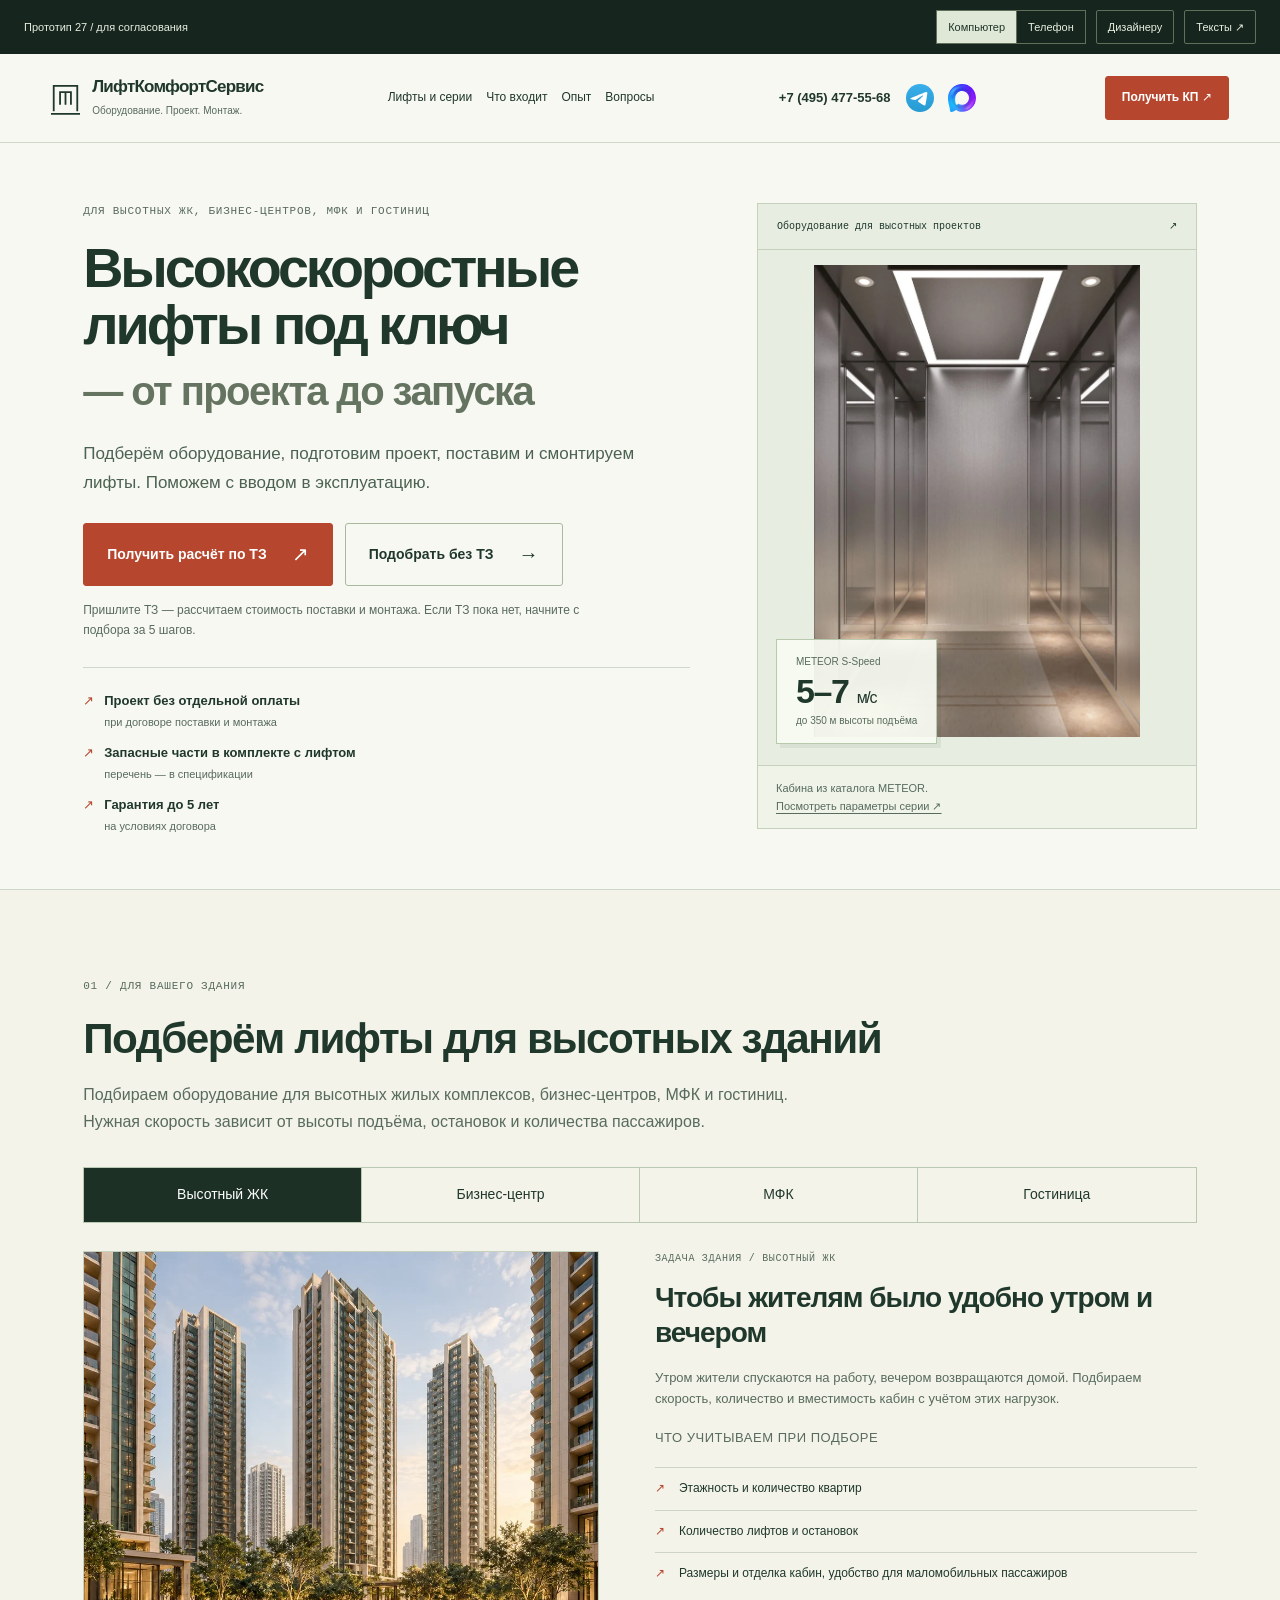
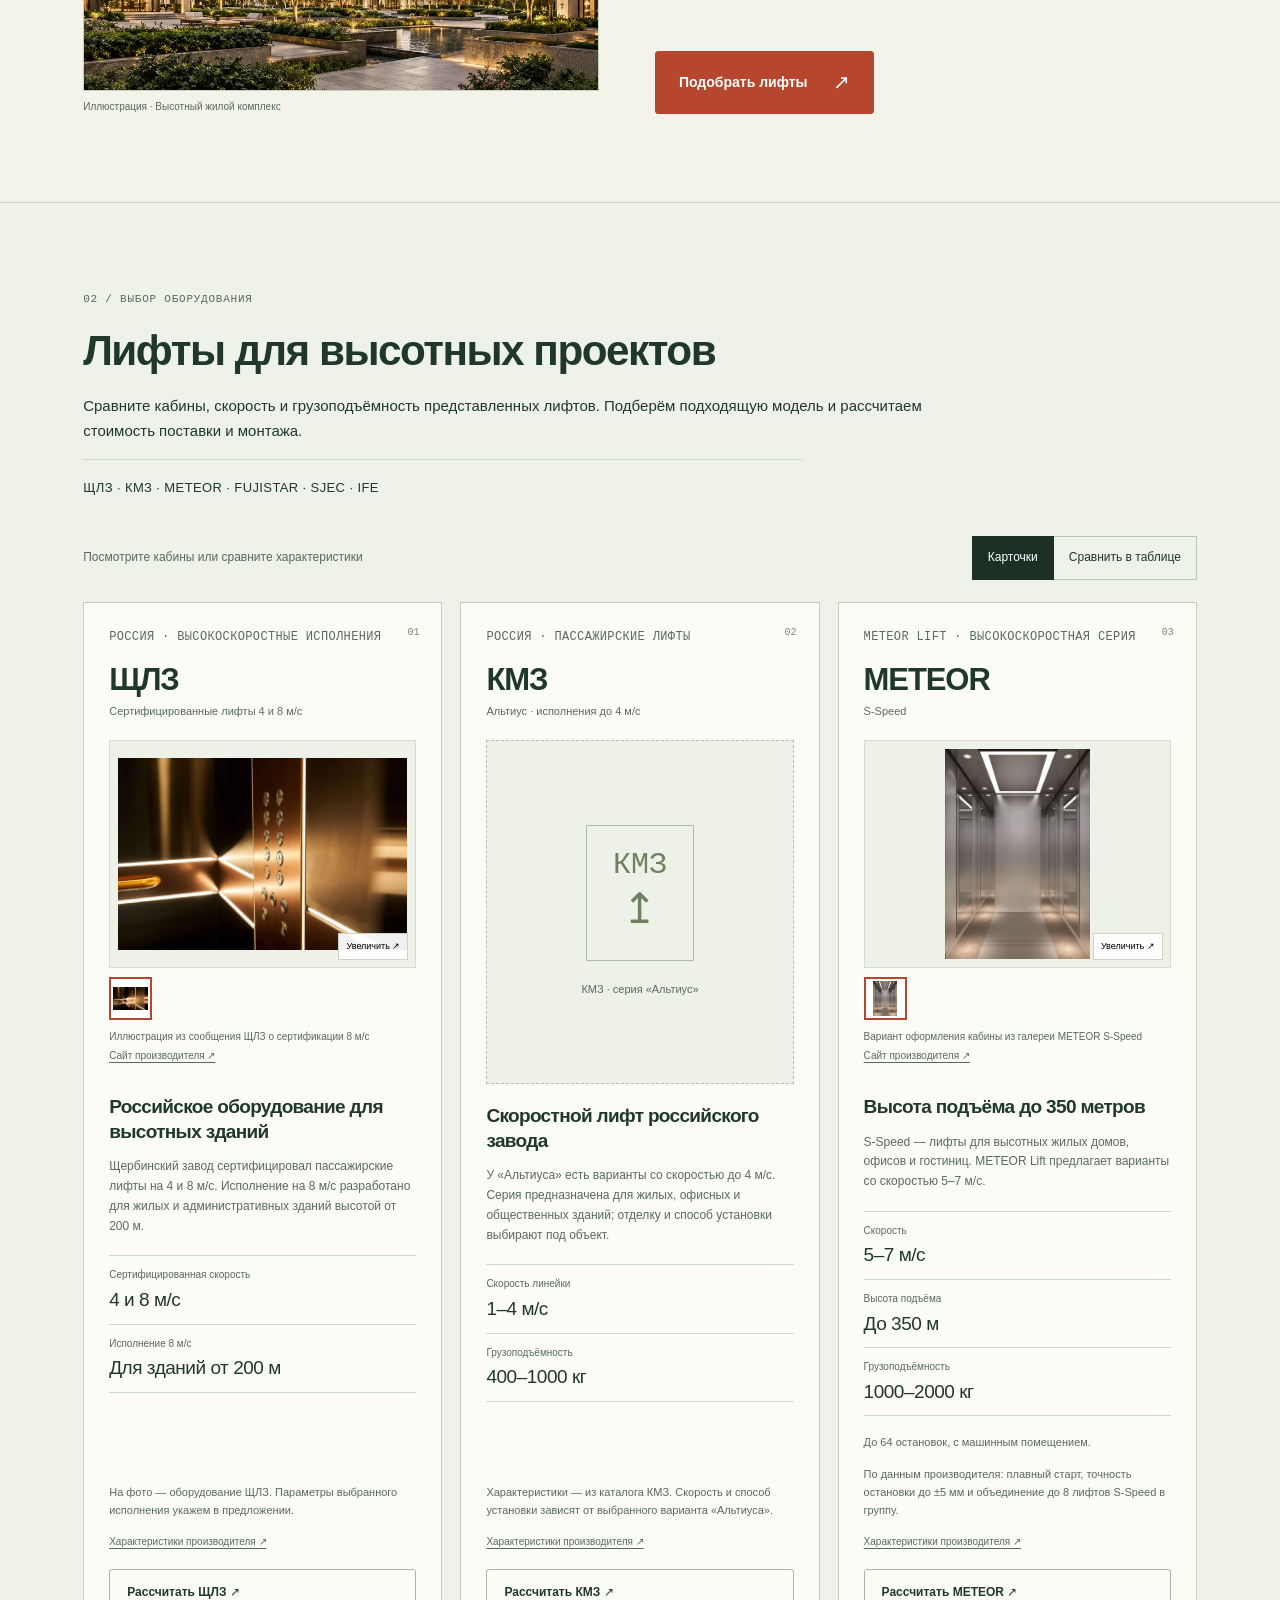
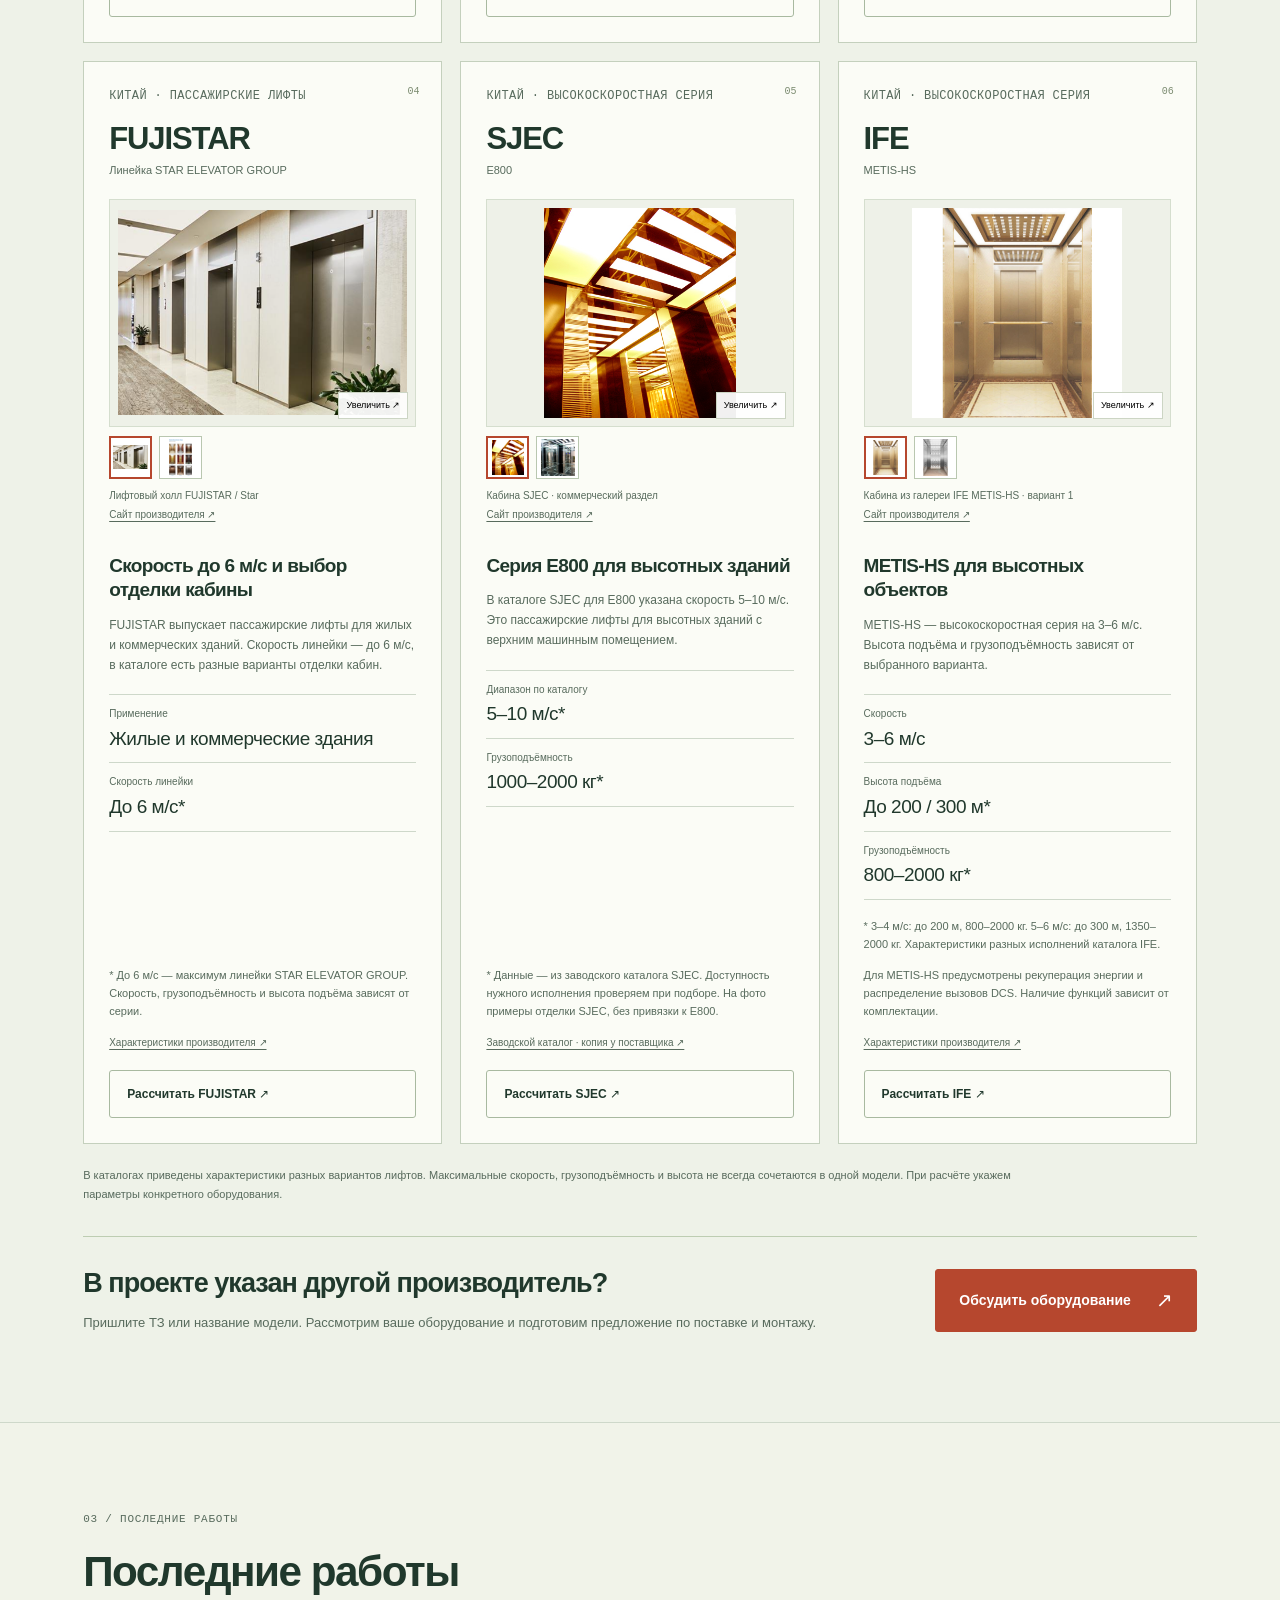
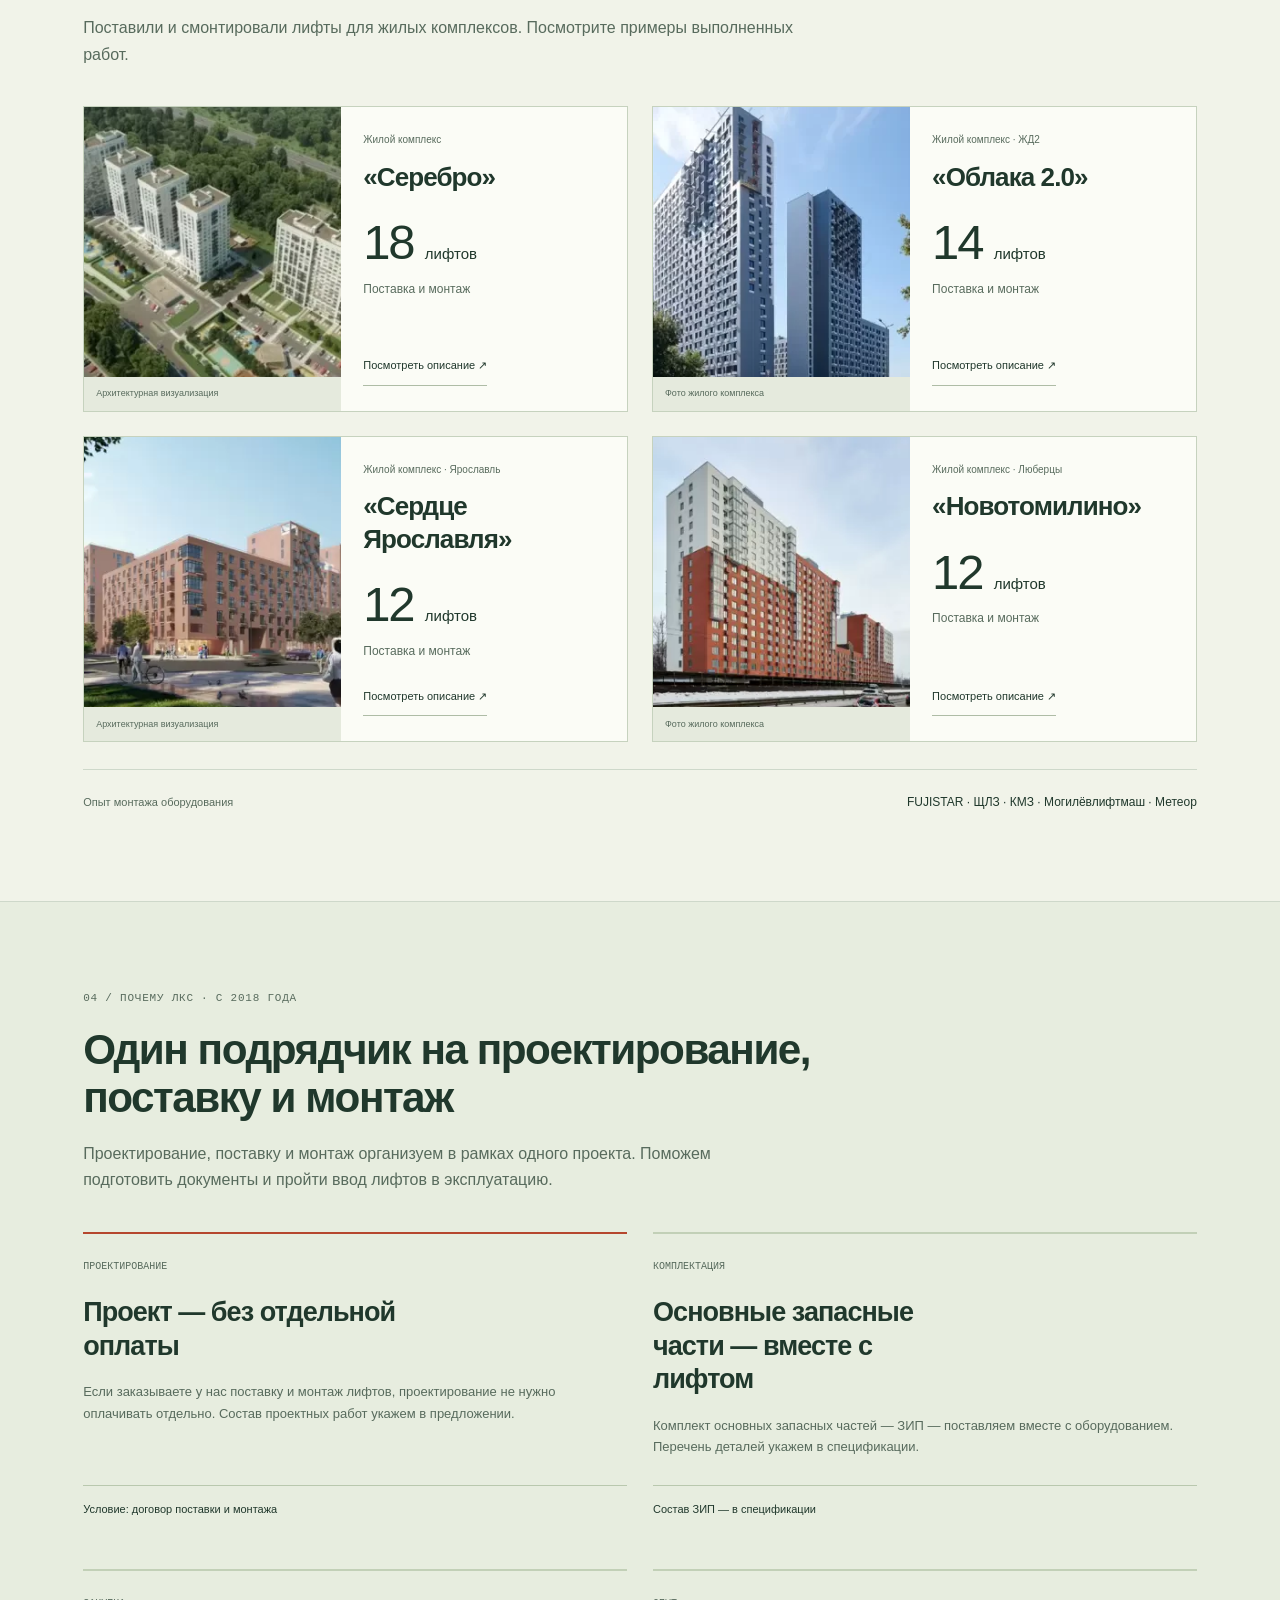
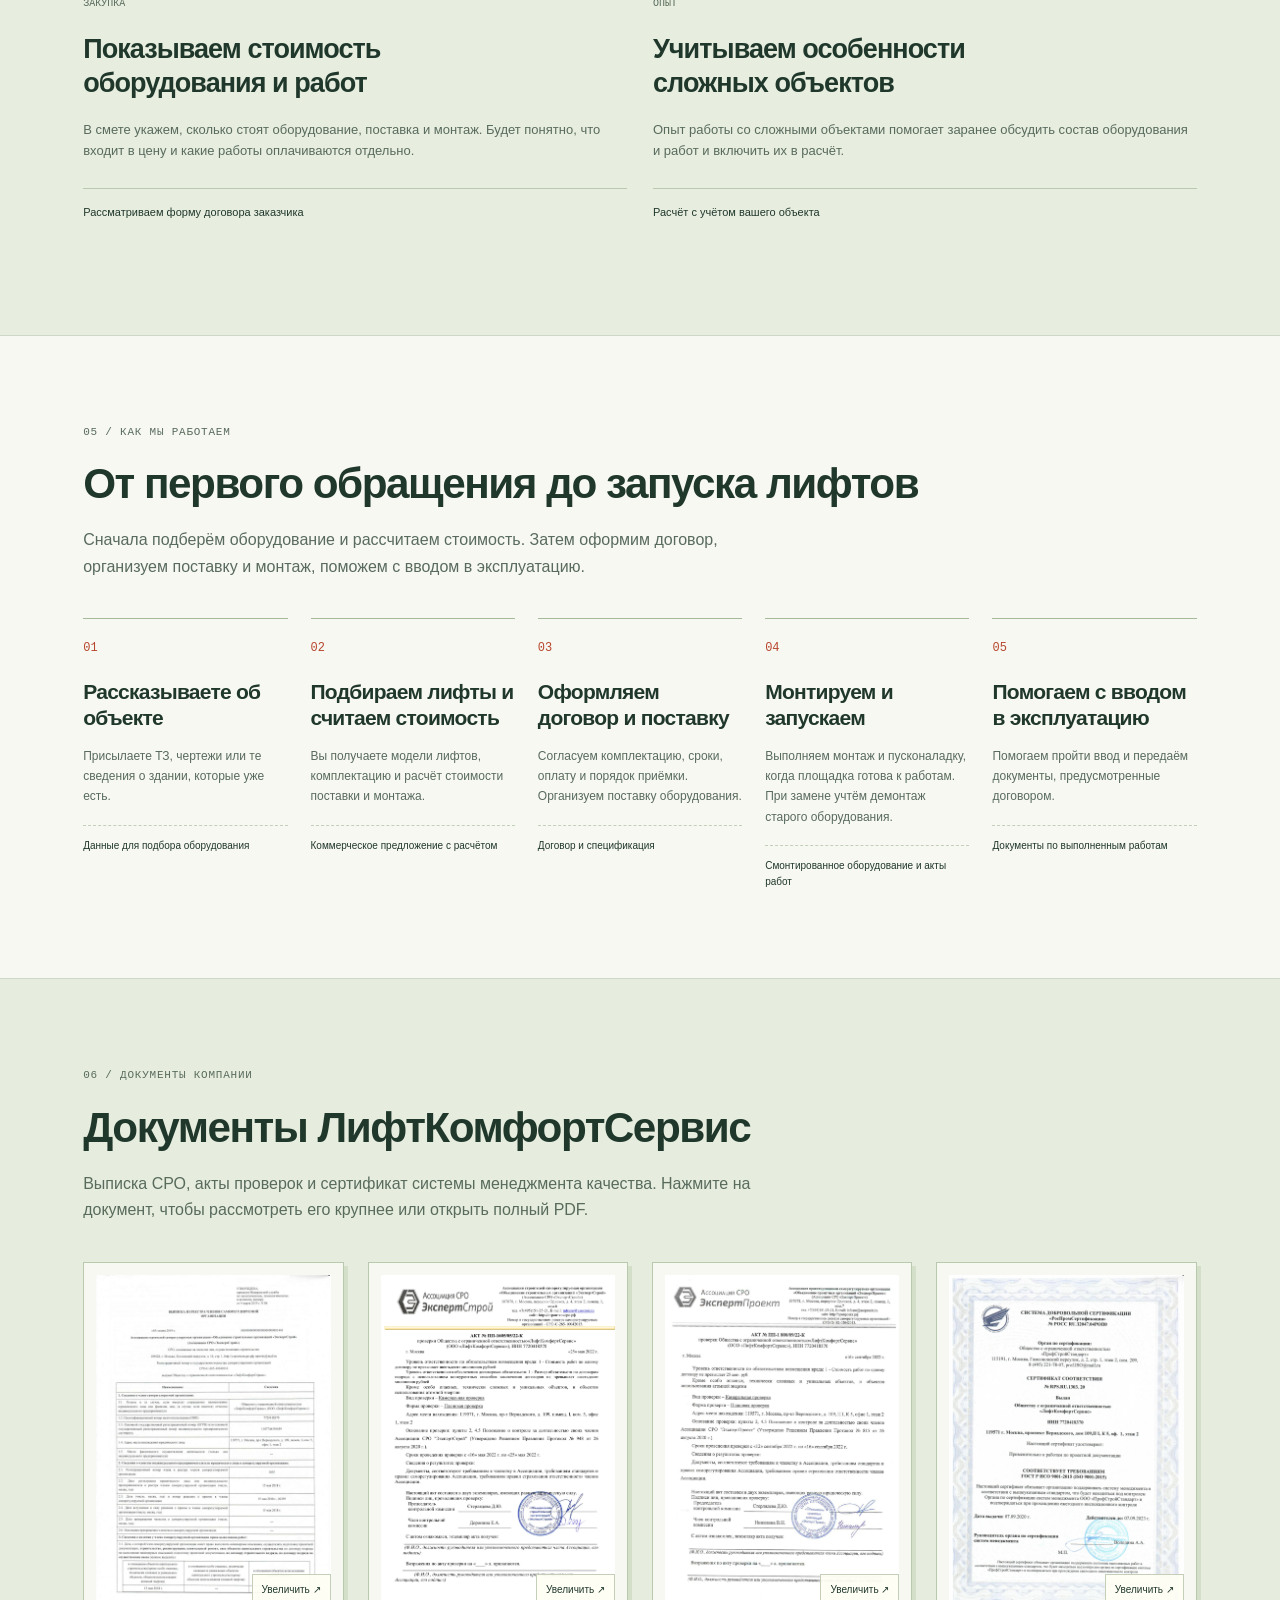
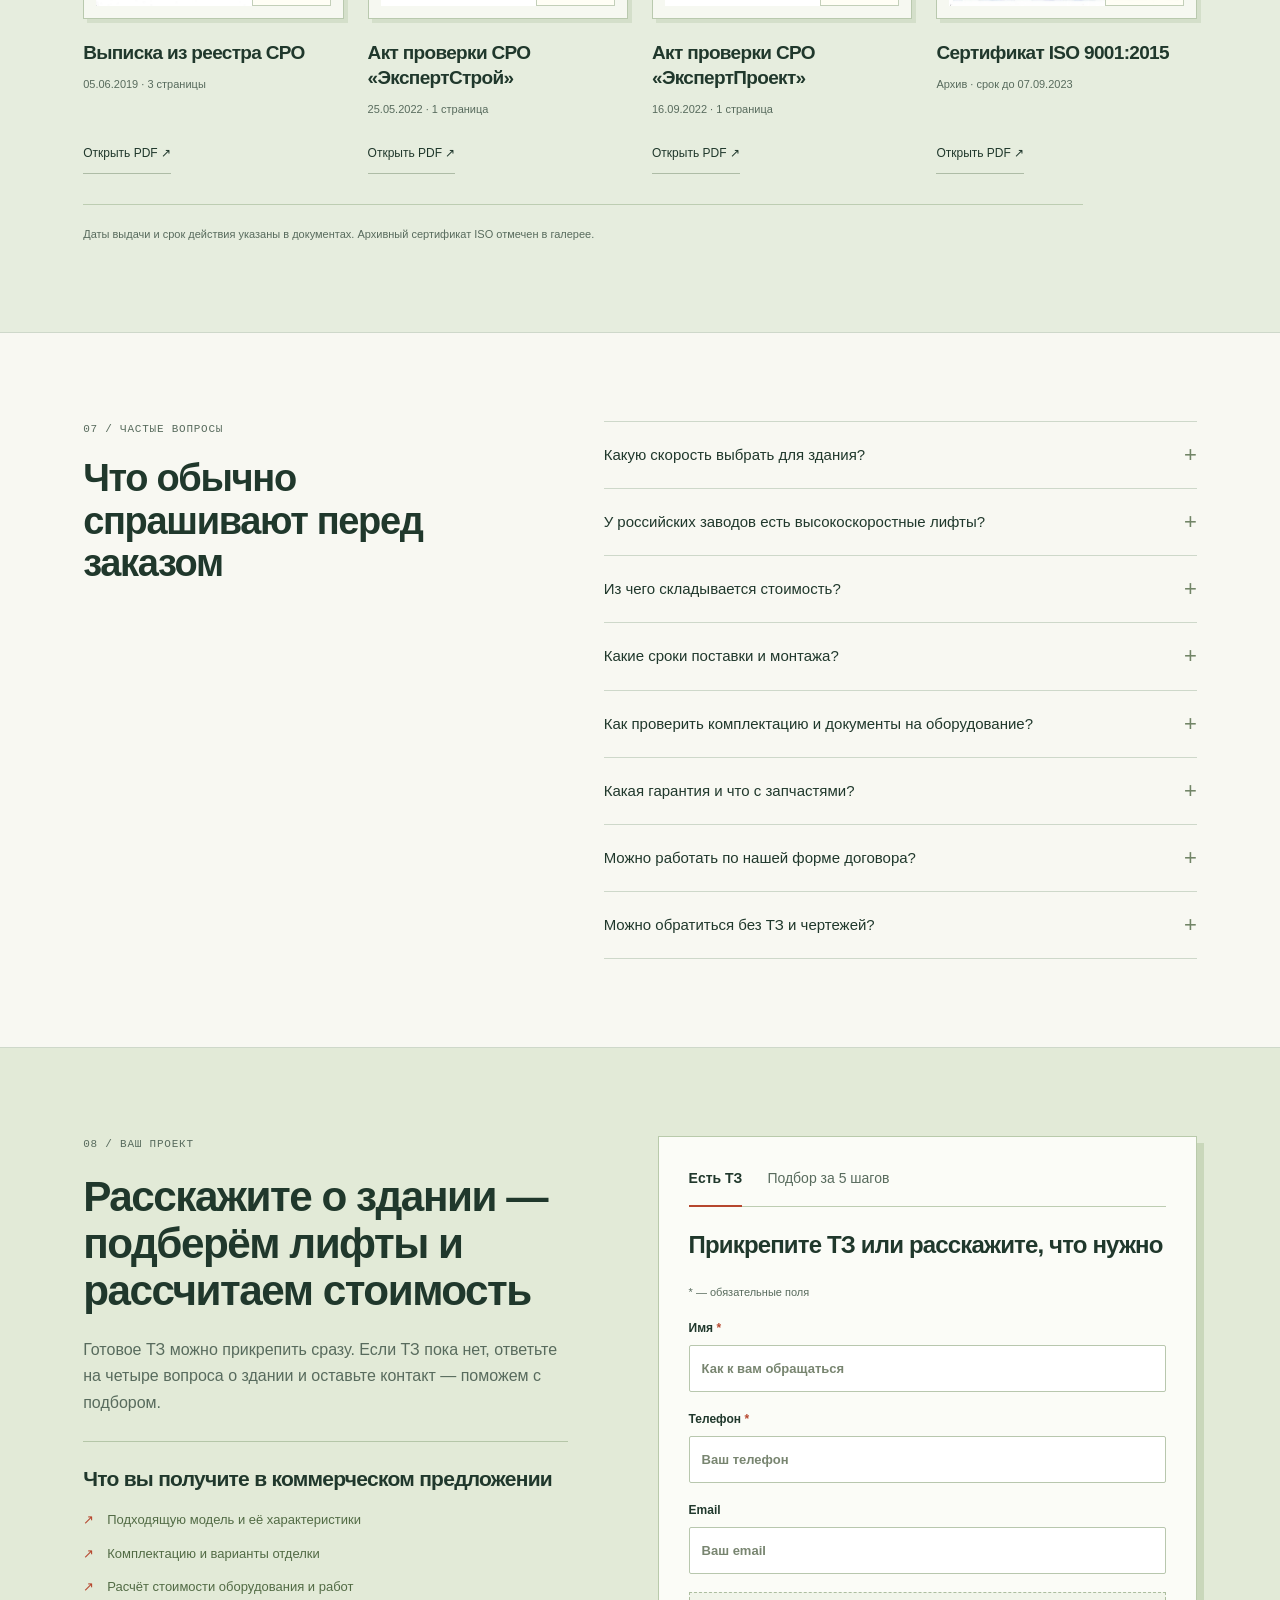
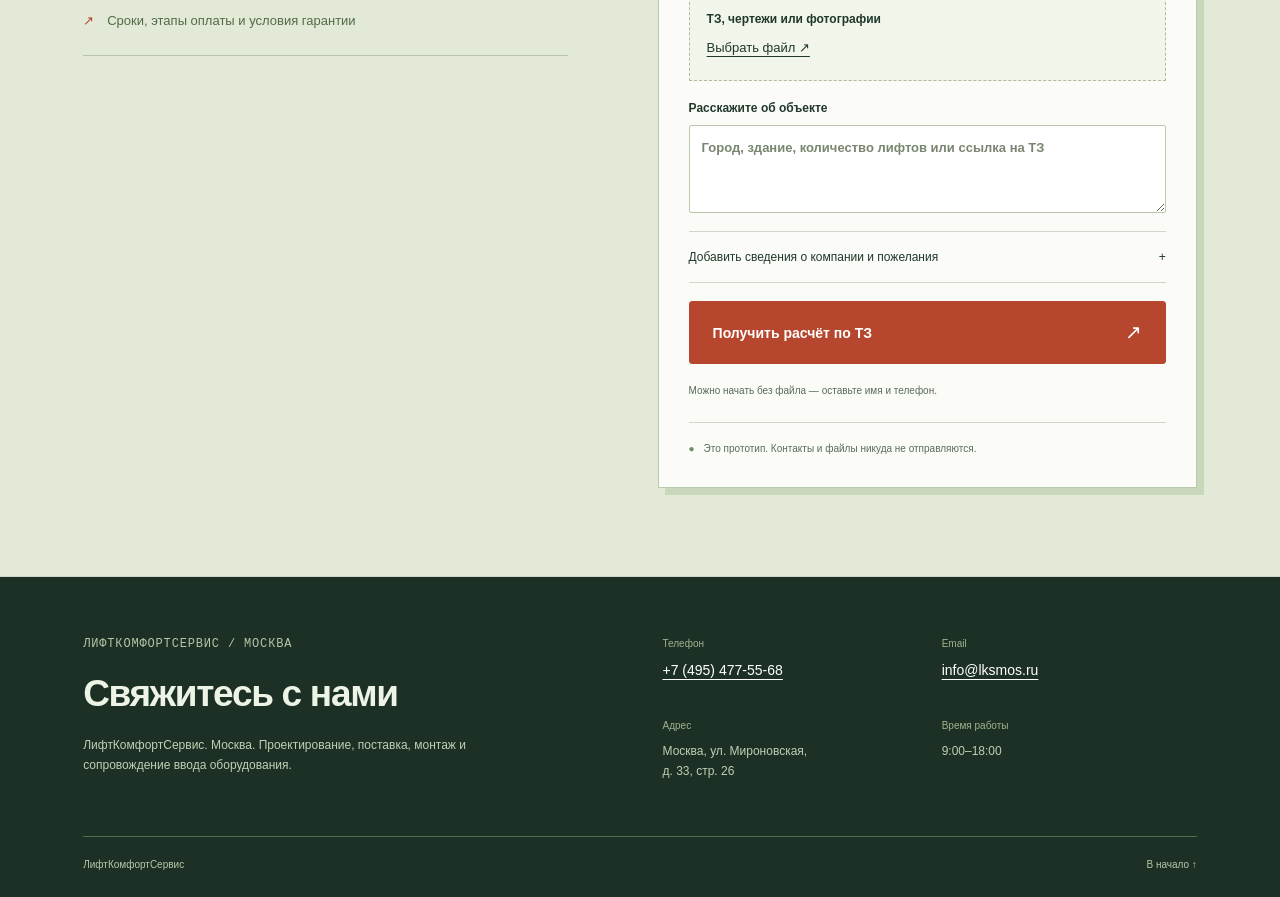
==== commit 343c90a1: "Simplify footer contact heading" ====
--- a/index.html
+++ b/index.html
@@ -1,7 +1,7 @@
 <!DOCTYPE html>
 
-<html lang="ru"><head><meta charset="utf-8"/><meta content="width=device-width,initial-scale=1" name="viewport"/><meta content="noindex,nofollow" name="robots"/><meta content="Высокоскоростные лифты для высотных проектов: подбор оборудования, проектирование, поставка и монтаж. Кликабельный прототип ЛКС." name="description"/><title>Высокоскоростные лифты под ключ — ЛифтКомфортСервис / прототип</title><link href="styles.css?v=26" rel="stylesheet"/><script defer="" src="app.js?v=26"></script></head><body>
-<div aria-label="Инструменты просмотра прототипа" class="review-bar"><span class="review-title">Прототип 26 / для согласования</span><div class="review-actions"><div aria-label="Ширина страницы" class="device-switch" role="group"><button aria-pressed="true" data-device="desktop" type="button">Компьютер</button><button aria-pressed="false" data-device="mobile" type="button">Телефон</button></div><button id="designer-open" type="button" aria-haspopup="dialog">Дизайнеру</button><button id="copy-open" type="button">Тексты ↗</button></div></div>
+<html lang="ru"><head><meta charset="utf-8"/><meta content="width=device-width,initial-scale=1" name="viewport"/><meta content="noindex,nofollow" name="robots"/><meta content="Высокоскоростные лифты для высотных проектов: подбор оборудования, проектирование, поставка и монтаж. Кликабельный прототип ЛКС." name="description"/><title>Высокоскоростные лифты под ключ — ЛифтКомфортСервис / прототип</title><link href="styles.css?v=27" rel="stylesheet"/><script defer="" src="app.js?v=27"></script></head><body>
+<div aria-label="Инструменты просмотра прототипа" class="review-bar"><span class="review-title">Прототип 27 / для согласования</span><div class="review-actions"><div aria-label="Ширина страницы" class="device-switch" role="group"><button aria-pressed="true" data-device="desktop" type="button">Компьютер</button><button aria-pressed="false" data-device="mobile" type="button">Телефон</button></div><button id="designer-open" type="button" aria-haspopup="dialog">Дизайнеру</button><button id="copy-open" type="button">Тексты ↗</button></div></div>
 <div class="site-shell" id="site-shell"><a class="skip-link" href="#main">К содержанию</a><header class="header"><a aria-label="ЛифтКомфортСервис — к началу" class="brand" href="#top"><svg aria-hidden="true" class="brand-mark" viewbox="0 0 32 36"><path d="M3 32V4h26v28M10 25V11h12v14M16 11v14M0 35h32" fill="none" stroke="currentColor" stroke-width="2"></path></svg><span><strong>ЛифтКомфортСервис</strong><small>Оборудование. Проект. Монтаж.</small></span></a><nav aria-label="Основная навигация" class="nav" id="main-nav"><a href="#equipment">Лифты и серии</a><a href="#benefits">Что входит</a><a href="#projects">Опыт</a><a href="#faq">Вопросы</a></nav><div class="header-connection"><a class="header-phone" href="tel:+74954775568">+7 (495) 477-55-68</a><div aria-label="Написать в мессенджер" class="header-messengers" role="group"><button aria-haspopup="dialog" aria-label="Telegram — демо-кнопка" class="messenger-button" data-messenger="Telegram" title="Telegram" type="button"><img alt="" aria-hidden="true" height="28" src="assets/icons/telegram.svg" width="28"/></button><button aria-haspopup="dialog" aria-label="MAX — демо-кнопка" class="messenger-button" data-messenger="MAX" title="MAX" type="button"><img alt="" aria-hidden="true" height="28" src="assets/icons/max.svg" width="28"/></button></div></div><button class="button small header-cta" aria-haspopup="dialog" aria-controls="quick-contact-dialog" id="quick-contact-open" type="button">Получить КП ↗</button><button aria-controls="main-nav" aria-expanded="false" class="menu-toggle" type="button">Меню <span aria-hidden="true">☰</span></button></header>
 <main id="main"><section class="hero section" id="top"><div class="hero-copy"><p class="eyebrow">Для высотных ЖК, бизнес-центров, МФК и гостиниц</p><h1>Высокоскоростные лифты под ключ <span>— от проекта до запуска</span></h1><p class="lead">Подберём оборудование, подготовим проект, поставим и смонтируем лифты. Поможем с вводом в эксплуатацию.</p><div class="hero-actions"><button class="button" data-modal-lead="tz" aria-haspopup="dialog" type="button">Получить расчёт по ТЗ <span>↗</span></button><button class="button secondary" data-modal-lead="selection" aria-haspopup="dialog" type="button">Подобрать без ТЗ <span>→</span></button></div><p class="micro">Пришлите ТЗ — рассчитаем стоимость поставки и монтажа. Если ТЗ пока нет, начните с подбора за 5 шагов.</p><ul class="hero-benefits"><li><b>Проект без отдельной оплаты</b><span>при договоре поставки и монтажа</span></li><li><b>Запасные части в комплекте с лифтом</b><span>перечень — в спецификации</span></li><li><b>Гарантия до 5 лет</b><span>на условиях договора</span></li></ul></div><div class="hero-visual"><div class="visual-top"><span>Оборудование для высотных проектов</span><span aria-hidden="true">↗</span></div><img alt="Вариант оформления кабины METEOR S-Speed из галереи производителя" class="hero-equipment-image" fetchpriority="high" height="1000" src="assets/manufacturers/meteor-s-speed-cabin.webp" width="691"/><div class="visual-spec"><span>METEOR S-Speed</span><strong>5–7 <small>м/с</small></strong><span>до 350 м высоты подъёма</span></div><p class="hero-photo-caption">Кабина из каталога METEOR.<a href="#equipment-meteor">Посмотреть параметры серии ↗</a></p></div></section>
 
@@ -29,7 +29,7 @@
 <section aria-labelledby="quiz-title-4" class="quiz-step" data-quiz-step="4" hidden=""><h3 id="quiz-title-4" tabindex="-1">Куда прислать подбор и расчёт?</h3><p class="quiz-hint">Подберём оборудование и рассчитаем поставку и монтаж по данным вашего объекта.</p><div class="quiz-summary"><div class="quiz-summary-heading"><h4>Ваш объект</h4><button class="quiz-edit" id="quiz-edit" type="button">Изменить ответы</button></div><dl id="quiz-summary-list"></dl></div><p class="required-note">* — обязательные поля</p><label>Телефон <span class="required-star" aria-hidden="true">*</span><input autocomplete="tel" inputmode="tel" name="phone" placeholder="Ваш телефон" required="" type="tel"/></label><label>Email<input autocomplete="email" name="email" placeholder="Ваш email" type="email"/></label><details class="advanced-parameters"><summary>Добавить файл и пожелания <span aria-hidden="true">+</span></summary><div class="advanced-fields"><label>Город объекта<input autocomplete="off" name="city" placeholder="Где находится объект"/></label><label class="file-zone">ТЗ, чертежи или фотографии<input accept=".pdf,.doc,.docx,.dwg,.dxf,.jpg,.jpeg,.png,.zip" name="project" type="file"/><strong id="quiz-file-name">Выбрать файл ↗</strong></label><label>Пожелания по бренду<select name="brand"><option value="">Нужен подбор / не определён</option><option>ЩЛЗ</option><option>КМЗ</option><option>Метеор</option><option>FUJISTAR</option><option>SJEC</option><option>IFE</option><option>AME</option><option>Могилёвлифтмаш</option></select></label><label>С чем помочь<select name="goal"><option>Расчёт поставки и монтажа</option><option>Выезд специалиста</option><option>Технический вопрос</option></select></label><label>Комментарий<textarea name="description" placeholder="Что ещё важно учесть" rows="3"></textarea></label></div></details></section>
 <p class="quiz-error" hidden="" id="quiz-error" role="alert"></p><div class="quiz-navigation"><button class="button secondary" hidden="" id="quiz-back" type="button">← Назад</button><button class="button" id="quiz-next" type="button">Далее <span>→</span></button><button class="button" hidden="" id="quiz-submit" type="submit">Получить подбор и расчёт <span>↗</span></button></div><div class="quiz-bottom"><button class="quiz-restart" id="quiz-restart" type="button">Начать заново</button><span id="quiz-bottom-hint">Если данных нет, выбирайте «Пока не знаю».</span></div></form></div></div><p class="demo-notice"><span aria-hidden="true">●</span>Это прототип. Контакты и файлы никуда не отправляются.</p></div></section>
 <footer class="footer" id="contacts">
-<div><p class="eyebrow">ЛифтКомфортСервис / Москва</p><h2>Начнём с вашего объекта</h2><p>ЛифтКомфортСервис. Москва. Проектирование, поставка, монтаж и сопровождение ввода оборудования.</p></div>
+<div><p class="eyebrow">ЛифтКомфортСервис / Москва</p><h2>Свяжитесь с нами</h2><p>ЛифтКомфортСервис. Москва. Проектирование, поставка, монтаж и сопровождение ввода оборудования.</p></div>
 <div class="footer-contacts"><p><span>Телефон</span><a href="tel:+74954775568">+7 (495) 477-55-68</a></p><p><span>Email</span><a href="mailto:info@lksmos.ru">info@lksmos.ru</a></p><p><span>Адрес</span>Москва, ул. Мироновская,<br/>д. 33, стр. 26</p><p><span>Время работы</span>9:00–18:00</p></div>
 <div class="footer-bottom"><span>ЛифтКомфортСервис</span><a href="#top">В начало ↑</a></div>
-</footer></main></div><div class="mobile-dock" hidden=""><button class="button" data-lead="tz" type="button">Отправить ТЗ ↗</button><button class="button secondary" data-lead="selection" type="button">Нужен подбор →</button></div><dialog aria-labelledby="project-dialog-title" id="project-dialog"><button aria-label="Закрыть" class="dialog-close" type="button">×</button><p class="eyebrow">Опыт комплексной поставки</p><h2 id="project-dialog-title"></h2><img alt="Визуализация ЖК Серебро из портфолио ЛКС" class="project-dialog-image" height="313" id="project-dialog-image" src="assets/projects/silver.webp" width="282"/><p id="project-dialog-description"></p><dl class="case-facts"><div><dt>Роль компании</dt><dd>Поставка и монтаж</dd></div><div><dt>Тип объекта</dt><dd>Жилой комплекс</dd></div></dl><a class="text-button" href="https://лифткомфортсервис.рф/nashi-rabotyi.html" rel="noopener noreferrer" target="_blank">Исходное описание на сайте ЛКС ↗</a><button class="button full" data-lead="selection" type="button">Обсудить мою задачу <span>↗</span></button></dialog><dialog aria-labelledby="equipment-photo-title" class="equipment-photo-dialog" id="equipment-photo-dialog"><button aria-label="Закрыть изображение" class="dialog-close" type="button">×</button><p class="eyebrow">Из каталога производителя</p><h2 id="equipment-photo-title">Оформление кабины</h2><div class="equipment-lightbox-stage"><img alt="Лифтовый холл FUJISTAR / Star" id="equipment-lightbox-image" src="assets/manufacturers/fujistar-lift-lobby.png"/></div><div class="equipment-lightbox-controls"><button aria-label="Предыдущее изображение" class="button secondary" id="equipment-photo-prev" type="button">←</button><span aria-live="polite" id="equipment-photo-counter">1 / 2</span><button aria-label="Следующее изображение" class="button secondary" id="equipment-photo-next" type="button">→</button></div><p class="equipment-lightbox-bottom"><a href="https://www.starelevatorgroup.com/PASSENGER-ELEVATOR-pd40702622.html" id="equipment-lightbox-source" rel="noopener noreferrer" target="_blank">Открыть источник на сайте производителя ↗</a></p><p class="micro">Это пример отделки из каталога производителя. Для вашего объекта подберём подходящую комплектацию.</p></dialog><dialog aria-labelledby="request-modal-title" id="request-modal"><button aria-label="Закрыть" class="dialog-close" type="button">×</button><h2 id="request-modal-title">Расчёт и подбор лифтов</h2><div id="request-modal-content"></div></dialog><dialog aria-labelledby="equipment-request-title" id="equipment-request-dialog"><button aria-label="Закрыть" class="dialog-close" type="button">×</button><p class="eyebrow">Ваше оборудование</p><h2 id="equipment-request-title">Обсудим оборудование из вашего проекта</h2><p>Укажите производителя или модель, если они уже выбраны. ТЗ можно прикрепить сразу.</p><form class="quick-contact-form" id="equipment-request-form" novalidate=""><p class="required-note">* — обязательные поля</p><label>Имя <span class="required-star" aria-hidden="true">*</span><input name="name" autocomplete="name" placeholder="Как к вам обращаться" required=""/></label><label>Телефон <span class="required-star" aria-hidden="true">*</span><input name="phone" type="tel" inputmode="tel" autocomplete="tel" placeholder="Ваш телефон" required=""/></label><label>Производитель или модель<input name="model" placeholder="Например, название серии"/></label><label class="file-zone">ТЗ или чертежи<input name="project" type="file" accept=".pdf,.doc,.docx,.dwg,.dxf,.jpg,.jpeg,.png,.zip"/><strong id="equipment-file-name">Выбрать файл ↗</strong></label><button class="button full" type="submit">Обсудить оборудование <span>↗</span></button></form><p class="dialog-caveat">Это демонстрационная форма: данные и файлы никуда не отправляются.</p></dialog><dialog aria-labelledby="quick-contact-title" id="quick-contact-dialog"><button aria-label="Закрыть" class="dialog-close" type="button">×</button><p class="eyebrow">Быстрая связь</p><h2 id="quick-contact-title">Получить коммерческое предложение</h2><p>Оставьте имя и телефон — свяжемся с вами, чтобы обсудить ваш проект.</p><form class="quick-contact-form" id="quick-contact-form" novalidate=""><p class="required-note">* — обязательные поля</p><label>Имя <span class="required-star" aria-hidden="true">*</span><input autocomplete="name" name="name" placeholder="Как к вам обращаться" required=""/></label><label>Телефон <span class="required-star" aria-hidden="true">*</span><input autocomplete="tel" inputmode="tel" name="phone" placeholder="Ваш телефон" required="" type="tel"/></label><button class="button full" type="submit">Связаться со мной <span>↗</span></button></form><p class="dialog-caveat">Форма прототипа: данные не отправляются.</p></dialog><dialog aria-labelledby="demo-title" id="demo-dialog"><button aria-label="Закрыть" class="dialog-close" type="button">×</button><p class="eyebrow">Форма прототипа</p><h2 id="demo-title">Форма заполнена</h2><p>Форма заполнена. В прототипе данные и файлы не отправляются.</p><button class="button full" data-close-dialog="" type="button">Вернуться к прототипу <span>↗</span></button></dialog><dialog aria-labelledby="copy-title" class="copy-dialog" id="copy-dialog"><button aria-label="Закрыть" class="dialog-close" type="button">×</button><p class="eyebrow">Тексты прототипа</p><h2 id="copy-title">Тексты и логика прототипа</h2><p>Отдельный документ с текстами страницы, кнопок и форм. Формы демонстрационные: данные и файлы не отправляются.</p><div class="copy-links"><a class="button" href="docs/landing-copy.html?v=26" rel="noopener" target="_blank">Открыть документ с текстами <span>↗</span></a><a class="button secondary" download="" href="docs/landing-copy.md?v=26">Скачать тексты <span>↓</span></a></div><p class="dialog-caveat">Версия 26 от 02.11.2026. Прототип для обсуждения страницы с клиентом. Формы, квиз и кнопки мессенджеров демонстрационные.</p></dialog><dialog aria-labelledby="messenger-title" id="messenger-dialog"><button aria-label="Закрыть" class="dialog-close" type="button">×</button><p class="eyebrow">Кнопка в прототипе</p><h2 id="messenger-title">Telegram</h2><p>Кнопка мессенджера в прототипе. Чат пока не подключён.</p><button class="button full" data-close-dialog="" type="button">Понятно</button></dialog><dialog id="document-dialog" aria-labelledby="document-dialog-title"><button class="dialog-close" type="button" aria-label="Закрыть">×</button><p class="eyebrow">Документы компании</p><h2 id="document-dialog-title">Документ</h2><p id="document-dialog-date"></p><img id="document-dialog-image" alt=""/><div class="document-dialog-controls"><button class="button secondary" id="document-prev" type="button" aria-label="Предыдущий документ">←</button><span id="document-counter" aria-live="polite"></span><button class="button secondary" id="document-next" type="button" aria-label="Следующий документ">→</button></div><a class="text-button" id="document-pdf" target="_blank" rel="noopener">Открыть полный PDF ↗</a></dialog><dialog id="designer-dialog" aria-labelledby="designer-title"><button class="dialog-close" aria-label="Закрыть" type="button">×</button><p class="eyebrow">Примечания к прототипу</p><h2 id="designer-title">Для дизайнера и наполнения</h2><ul class="designer-notes"><li>КМЗ: заменить условный знак заводским изображением серии «Альтиус». Не подставлять кабину другого производителя.</li><li>Иллюстрации типов зданий — концептуальные изображения. Материалы объектов ЛКС взяты из портфолио; «Серебро» и «Сердце Ярославля» показаны визуализациями.</li><li>В материалах четырёх объектов не указаны серии и скорости лифтов. Не подписывать их как подтверждённые высокоскоростные кейсы.</li><li>Документы: запросить актуальную выписку СРО и сертификаты перед запуском. Размещённый ISO действовал до 07.09.2023 и оставлен с отметкой «Архив».</li><li>Формы, файлы и мессенджеры демонстрационные. При запуске подключить отправку заявок и контакты клиента.</li><li>Условия из брифа — проект без доплаты, ЗИП, гарантия и сроки — подтвердить для выбранных высокоскоростных исполнений.</li></ul></dialog></body></html>
+</footer></main></div><div class="mobile-dock" hidden=""><button class="button" data-lead="tz" type="button">Отправить ТЗ ↗</button><button class="button secondary" data-lead="selection" type="button">Нужен подбор →</button></div><dialog aria-labelledby="project-dialog-title" id="project-dialog"><button aria-label="Закрыть" class="dialog-close" type="button">×</button><p class="eyebrow">Опыт комплексной поставки</p><h2 id="project-dialog-title"></h2><img alt="Визуализация ЖК Серебро из портфолио ЛКС" class="project-dialog-image" height="313" id="project-dialog-image" src="assets/projects/silver.webp" width="282"/><p id="project-dialog-description"></p><dl class="case-facts"><div><dt>Роль компании</dt><dd>Поставка и монтаж</dd></div><div><dt>Тип объекта</dt><dd>Жилой комплекс</dd></div></dl><a class="text-button" href="https://лифткомфортсервис.рф/nashi-rabotyi.html" rel="noopener noreferrer" target="_blank">Исходное описание на сайте ЛКС ↗</a><button class="button full" data-lead="selection" type="button">Обсудить мою задачу <span>↗</span></button></dialog><dialog aria-labelledby="equipment-photo-title" class="equipment-photo-dialog" id="equipment-photo-dialog"><button aria-label="Закрыть изображение" class="dialog-close" type="button">×</button><p class="eyebrow">Из каталога производителя</p><h2 id="equipment-photo-title">Оформление кабины</h2><div class="equipment-lightbox-stage"><img alt="Лифтовый холл FUJISTAR / Star" id="equipment-lightbox-image" src="assets/manufacturers/fujistar-lift-lobby.png"/></div><div class="equipment-lightbox-controls"><button aria-label="Предыдущее изображение" class="button secondary" id="equipment-photo-prev" type="button">←</button><span aria-live="polite" id="equipment-photo-counter">1 / 2</span><button aria-label="Следующее изображение" class="button secondary" id="equipment-photo-next" type="button">→</button></div><p class="equipment-lightbox-bottom"><a href="https://www.starelevatorgroup.com/PASSENGER-ELEVATOR-pd40702622.html" id="equipment-lightbox-source" rel="noopener noreferrer" target="_blank">Открыть источник на сайте производителя ↗</a></p><p class="micro">Это пример отделки из каталога производителя. Для вашего объекта подберём подходящую комплектацию.</p></dialog><dialog aria-labelledby="request-modal-title" id="request-modal"><button aria-label="Закрыть" class="dialog-close" type="button">×</button><h2 id="request-modal-title">Расчёт и подбор лифтов</h2><div id="request-modal-content"></div></dialog><dialog aria-labelledby="equipment-request-title" id="equipment-request-dialog"><button aria-label="Закрыть" class="dialog-close" type="button">×</button><p class="eyebrow">Ваше оборудование</p><h2 id="equipment-request-title">Обсудим оборудование из вашего проекта</h2><p>Укажите производителя или модель, если они уже выбраны. ТЗ можно прикрепить сразу.</p><form class="quick-contact-form" id="equipment-request-form" novalidate=""><p class="required-note">* — обязательные поля</p><label>Имя <span class="required-star" aria-hidden="true">*</span><input name="name" autocomplete="name" placeholder="Как к вам обращаться" required=""/></label><label>Телефон <span class="required-star" aria-hidden="true">*</span><input name="phone" type="tel" inputmode="tel" autocomplete="tel" placeholder="Ваш телефон" required=""/></label><label>Производитель или модель<input name="model" placeholder="Например, название серии"/></label><label class="file-zone">ТЗ или чертежи<input name="project" type="file" accept=".pdf,.doc,.docx,.dwg,.dxf,.jpg,.jpeg,.png,.zip"/><strong id="equipment-file-name">Выбрать файл ↗</strong></label><button class="button full" type="submit">Обсудить оборудование <span>↗</span></button></form><p class="dialog-caveat">Это демонстрационная форма: данные и файлы никуда не отправляются.</p></dialog><dialog aria-labelledby="quick-contact-title" id="quick-contact-dialog"><button aria-label="Закрыть" class="dialog-close" type="button">×</button><p class="eyebrow">Быстрая связь</p><h2 id="quick-contact-title">Получить коммерческое предложение</h2><p>Оставьте имя и телефон — свяжемся с вами, чтобы обсудить ваш проект.</p><form class="quick-contact-form" id="quick-contact-form" novalidate=""><p class="required-note">* — обязательные поля</p><label>Имя <span class="required-star" aria-hidden="true">*</span><input autocomplete="name" name="name" placeholder="Как к вам обращаться" required=""/></label><label>Телефон <span class="required-star" aria-hidden="true">*</span><input autocomplete="tel" inputmode="tel" name="phone" placeholder="Ваш телефон" required="" type="tel"/></label><button class="button full" type="submit">Связаться со мной <span>↗</span></button></form><p class="dialog-caveat">Форма прототипа: данные не отправляются.</p></dialog><dialog aria-labelledby="demo-title" id="demo-dialog"><button aria-label="Закрыть" class="dialog-close" type="button">×</button><p class="eyebrow">Форма прототипа</p><h2 id="demo-title">Форма заполнена</h2><p>Форма заполнена. В прототипе данные и файлы не отправляются.</p><button class="button full" data-close-dialog="" type="button">Вернуться к прототипу <span>↗</span></button></dialog><dialog aria-labelledby="copy-title" class="copy-dialog" id="copy-dialog"><button aria-label="Закрыть" class="dialog-close" type="button">×</button><p class="eyebrow">Тексты прототипа</p><h2 id="copy-title">Тексты и логика прототипа</h2><p>Отдельный документ с текстами страницы, кнопок и форм. Формы демонстрационные: данные и файлы не отправляются.</p><div class="copy-links"><a class="button" href="docs/landing-copy.html?v=27" rel="noopener" target="_blank">Открыть документ с текстами <span>↗</span></a><a class="button secondary" download="" href="docs/landing-copy.md?v=27">Скачать тексты <span>↓</span></a></div><p class="dialog-caveat">Версия 27 от 02.11.2026. Прототип для обсуждения страницы с клиентом. Формы, квиз и кнопки мессенджеров демонстрационные.</p></dialog><dialog aria-labelledby="messenger-title" id="messenger-dialog"><button aria-label="Закрыть" class="dialog-close" type="button">×</button><p class="eyebrow">Кнопка в прототипе</p><h2 id="messenger-title">Telegram</h2><p>Кнопка мессенджера в прототипе. Чат пока не подключён.</p><button class="button full" data-close-dialog="" type="button">Понятно</button></dialog><dialog id="document-dialog" aria-labelledby="document-dialog-title"><button class="dialog-close" type="button" aria-label="Закрыть">×</button><p class="eyebrow">Документы компании</p><h2 id="document-dialog-title">Документ</h2><p id="document-dialog-date"></p><img id="document-dialog-image" alt=""/><div class="document-dialog-controls"><button class="button secondary" id="document-prev" type="button" aria-label="Предыдущий документ">←</button><span id="document-counter" aria-live="polite"></span><button class="button secondary" id="document-next" type="button" aria-label="Следующий документ">→</button></div><a class="text-button" id="document-pdf" target="_blank" rel="noopener">Открыть полный PDF ↗</a></dialog><dialog id="designer-dialog" aria-labelledby="designer-title"><button class="dialog-close" aria-label="Закрыть" type="button">×</button><p class="eyebrow">Примечания к прототипу</p><h2 id="designer-title">Для дизайнера и наполнения</h2><ul class="designer-notes"><li>КМЗ: заменить условный знак заводским изображением серии «Альтиус». Не подставлять кабину другого производителя.</li><li>Иллюстрации типов зданий — концептуальные изображения. Материалы объектов ЛКС взяты из портфолио; «Серебро» и «Сердце Ярославля» показаны визуализациями.</li><li>В материалах четырёх объектов не указаны серии и скорости лифтов. Не подписывать их как подтверждённые высокоскоростные кейсы.</li><li>Документы: запросить актуальную выписку СРО и сертификаты перед запуском. Размещённый ISO действовал до 07.09.2023 и оставлен с отметкой «Архив».</li><li>Формы, файлы и мессенджеры демонстрационные. При запуске подключить отправку заявок и контакты клиента.</li><li>Условия из брифа — проект без доплаты, ЗИП, гарантия и сроки — подтвердить для выбранных высокоскоростных исполнений.</li></ul></dialog></body></html>
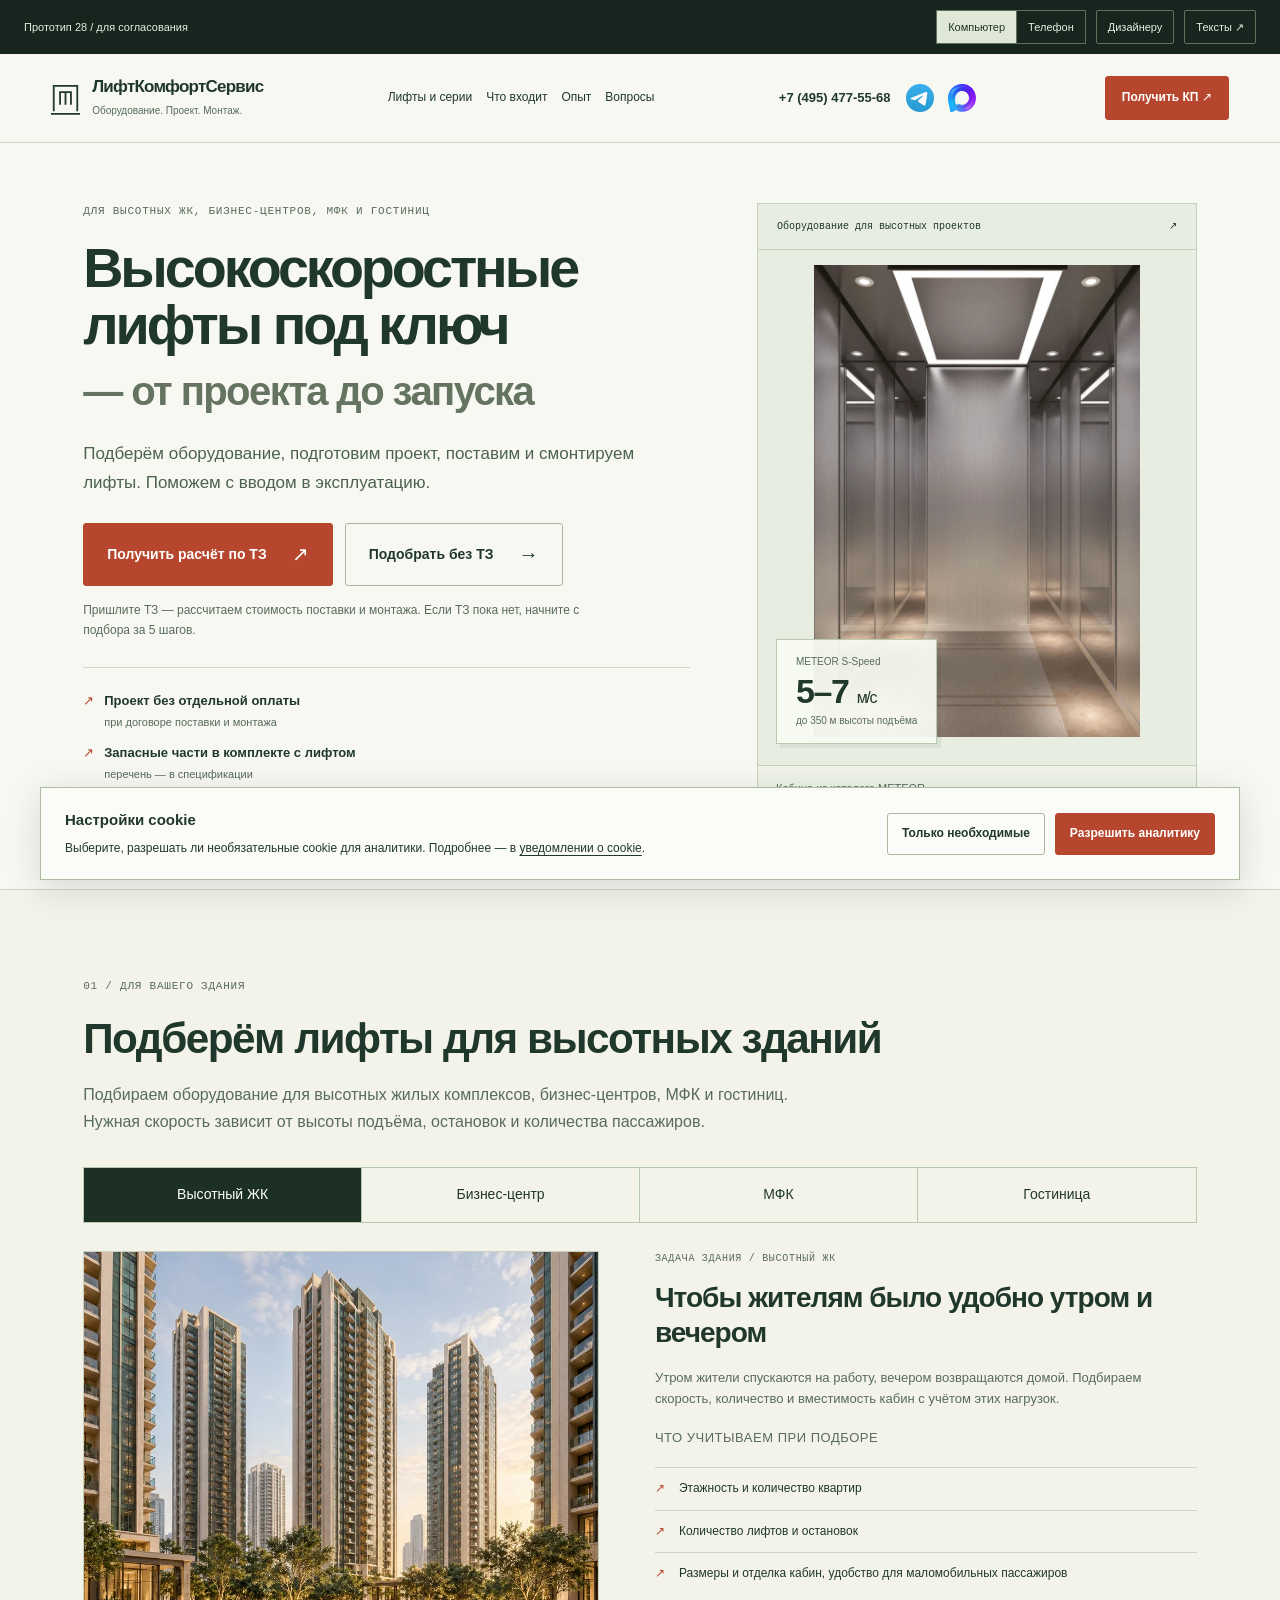
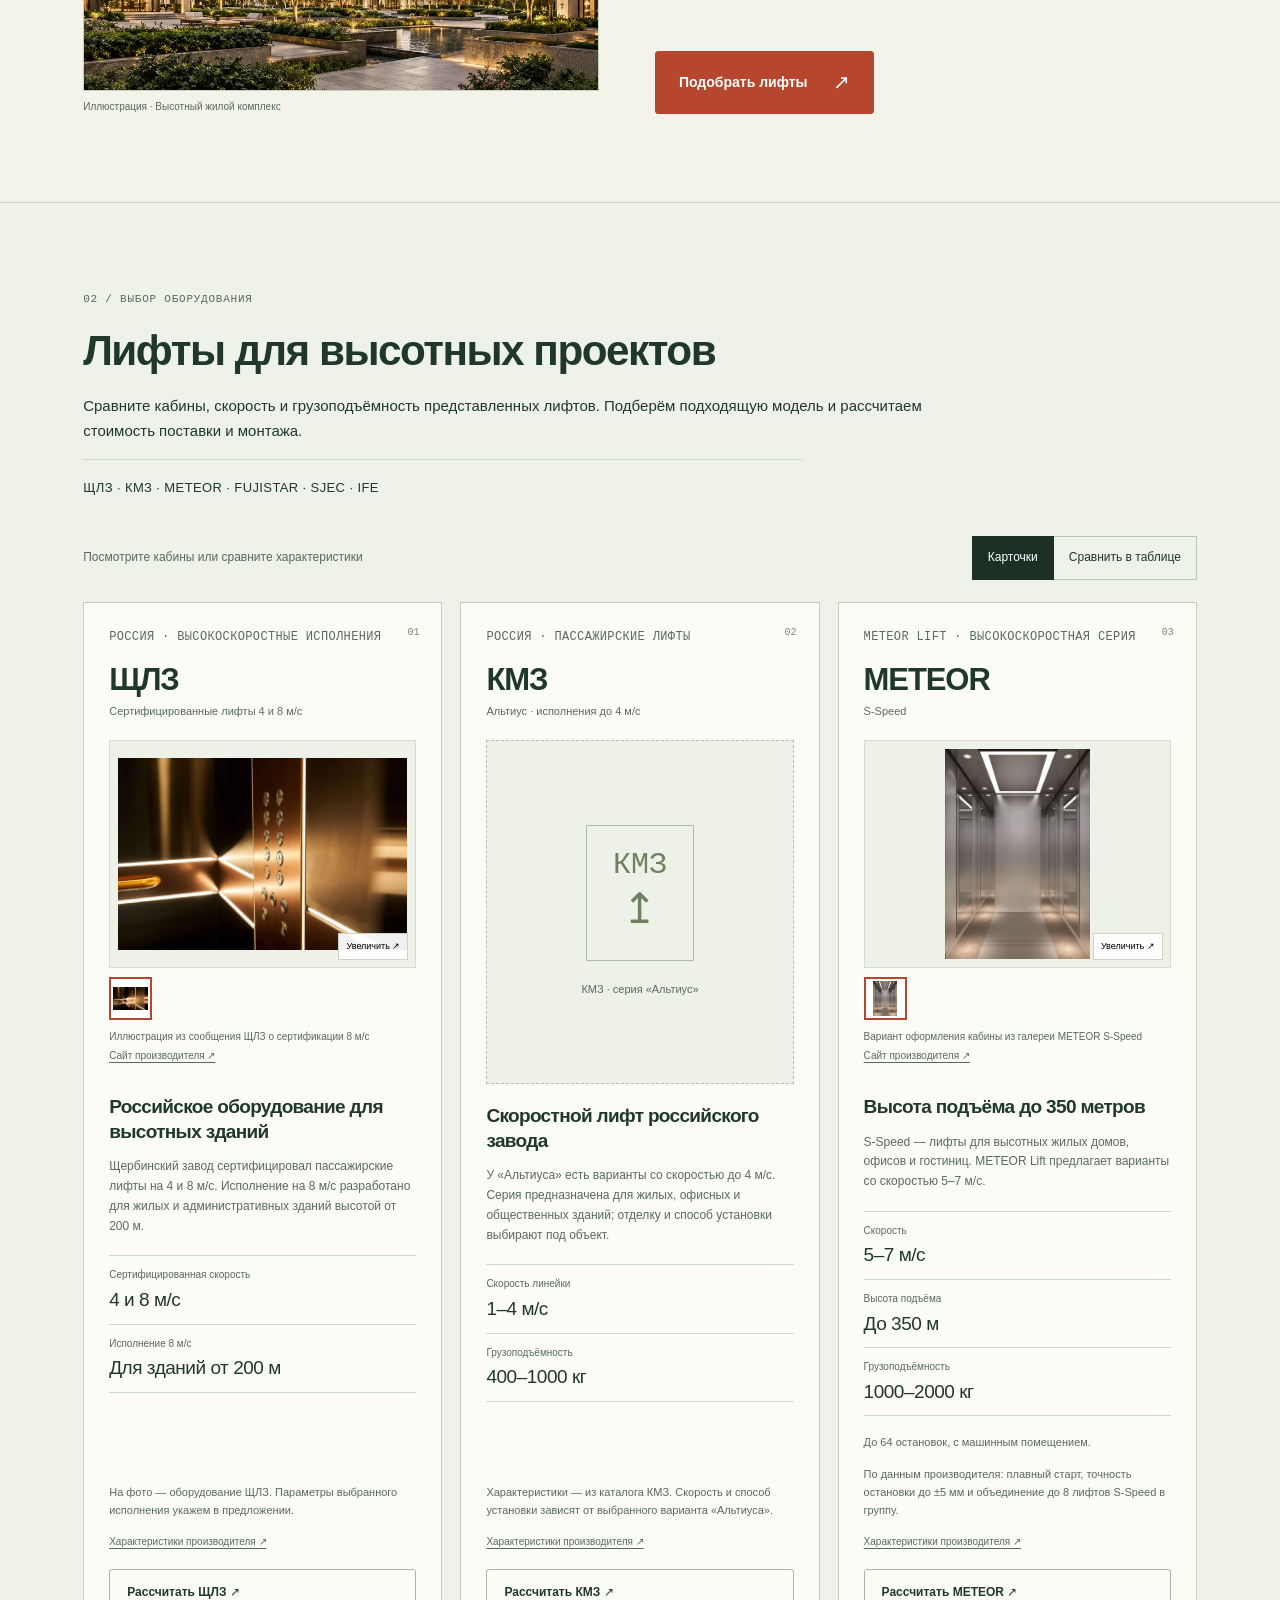
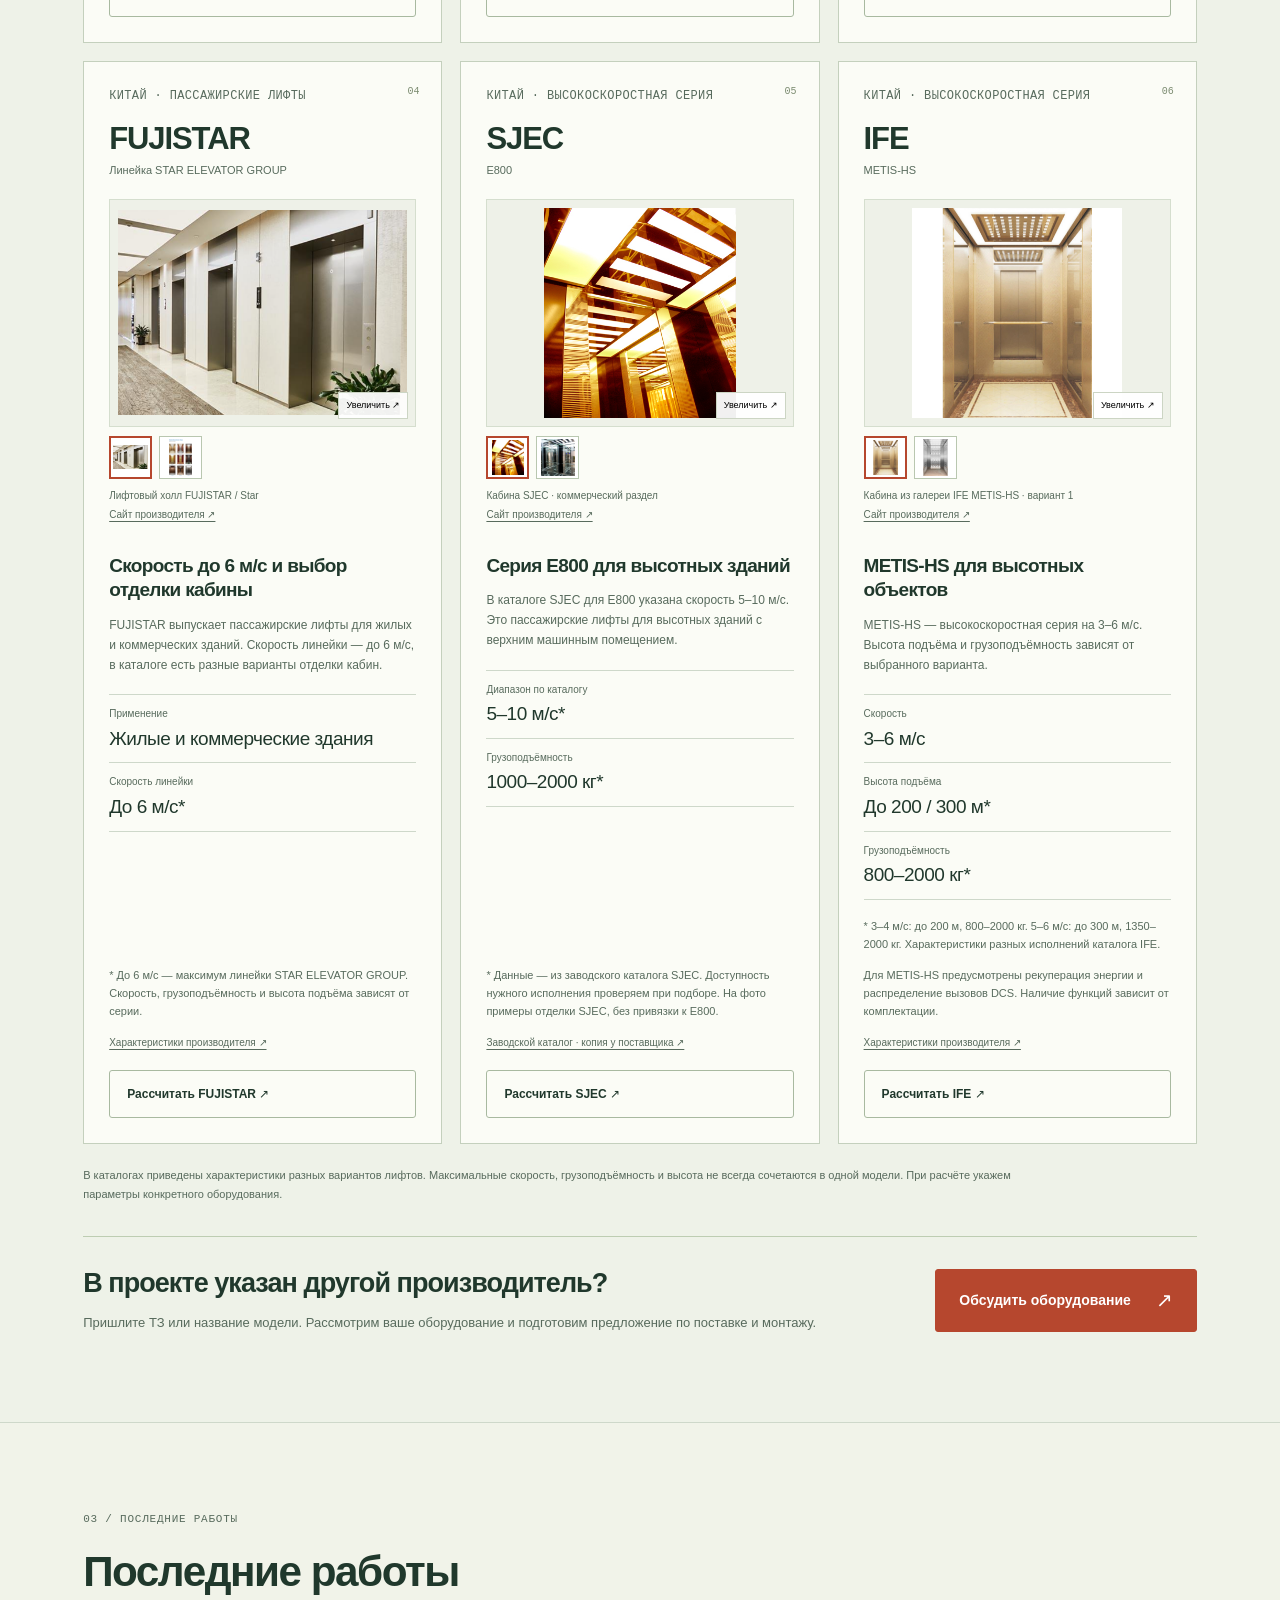
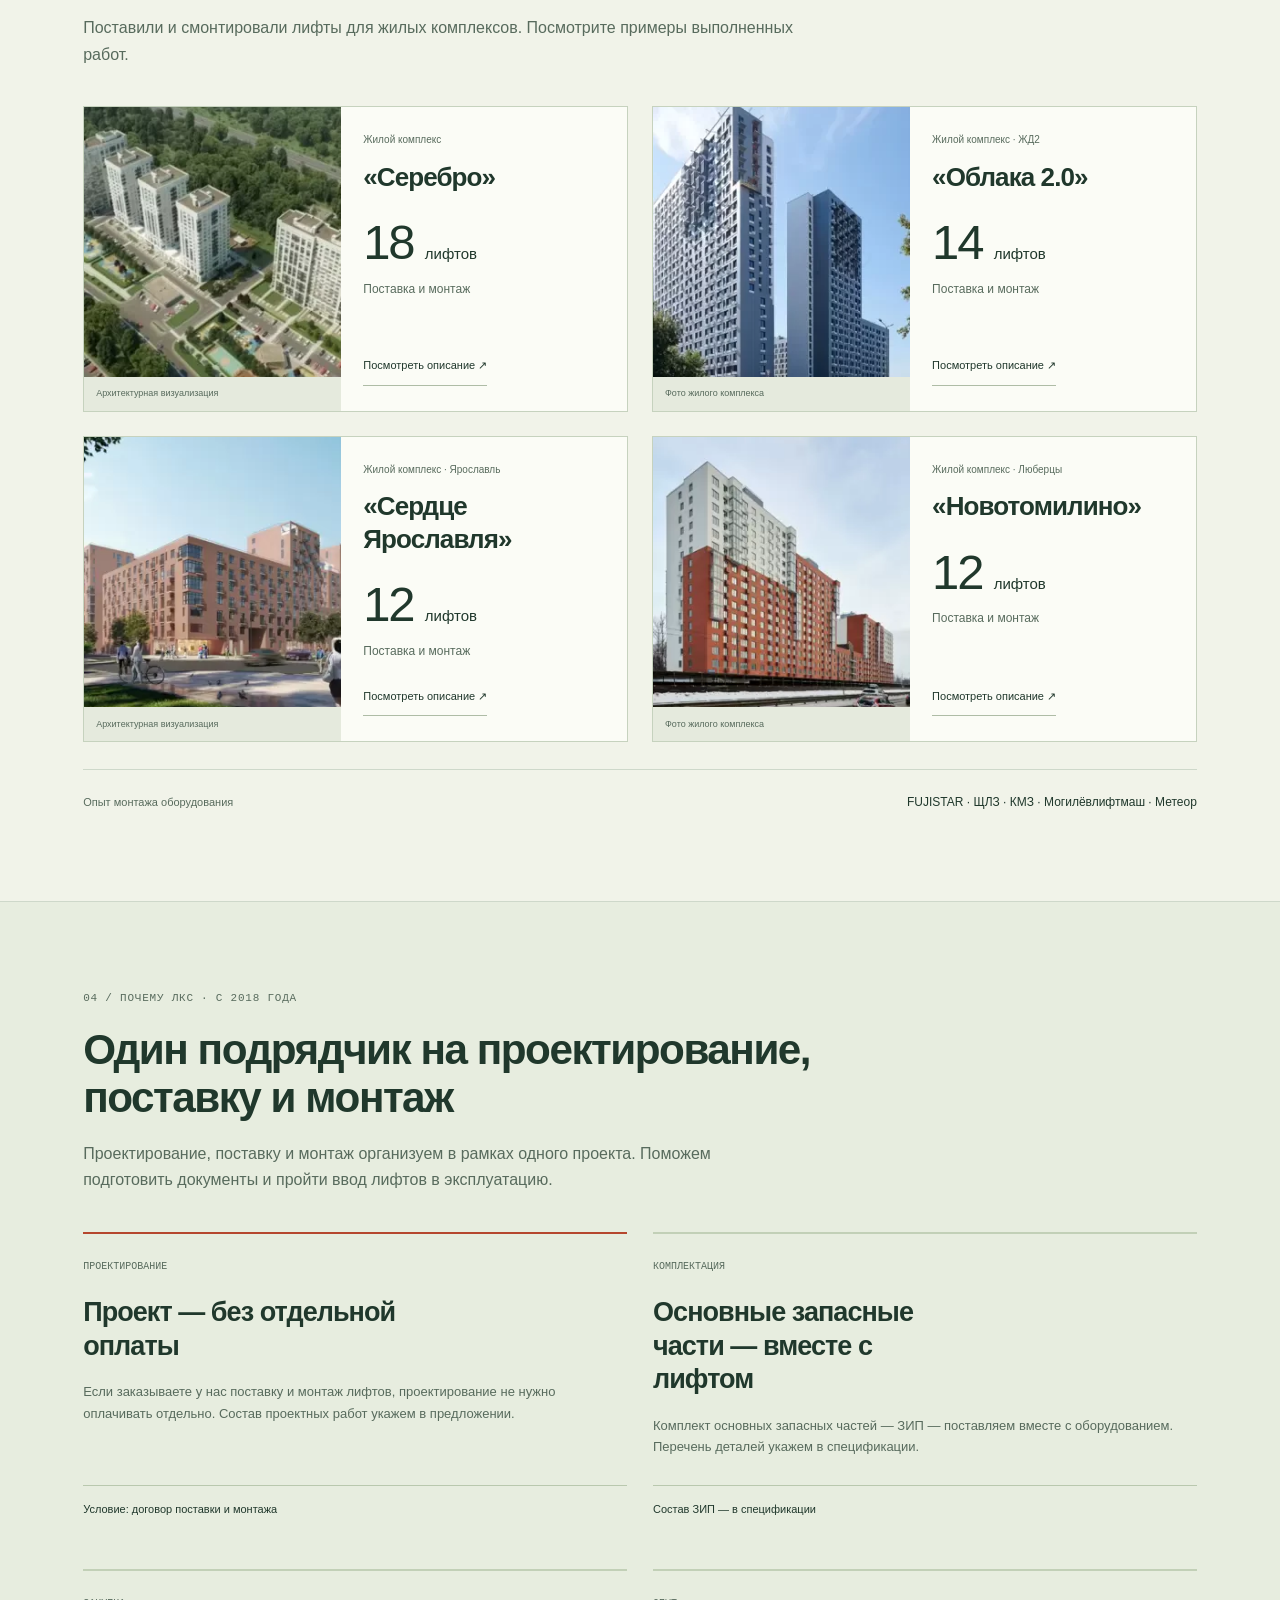
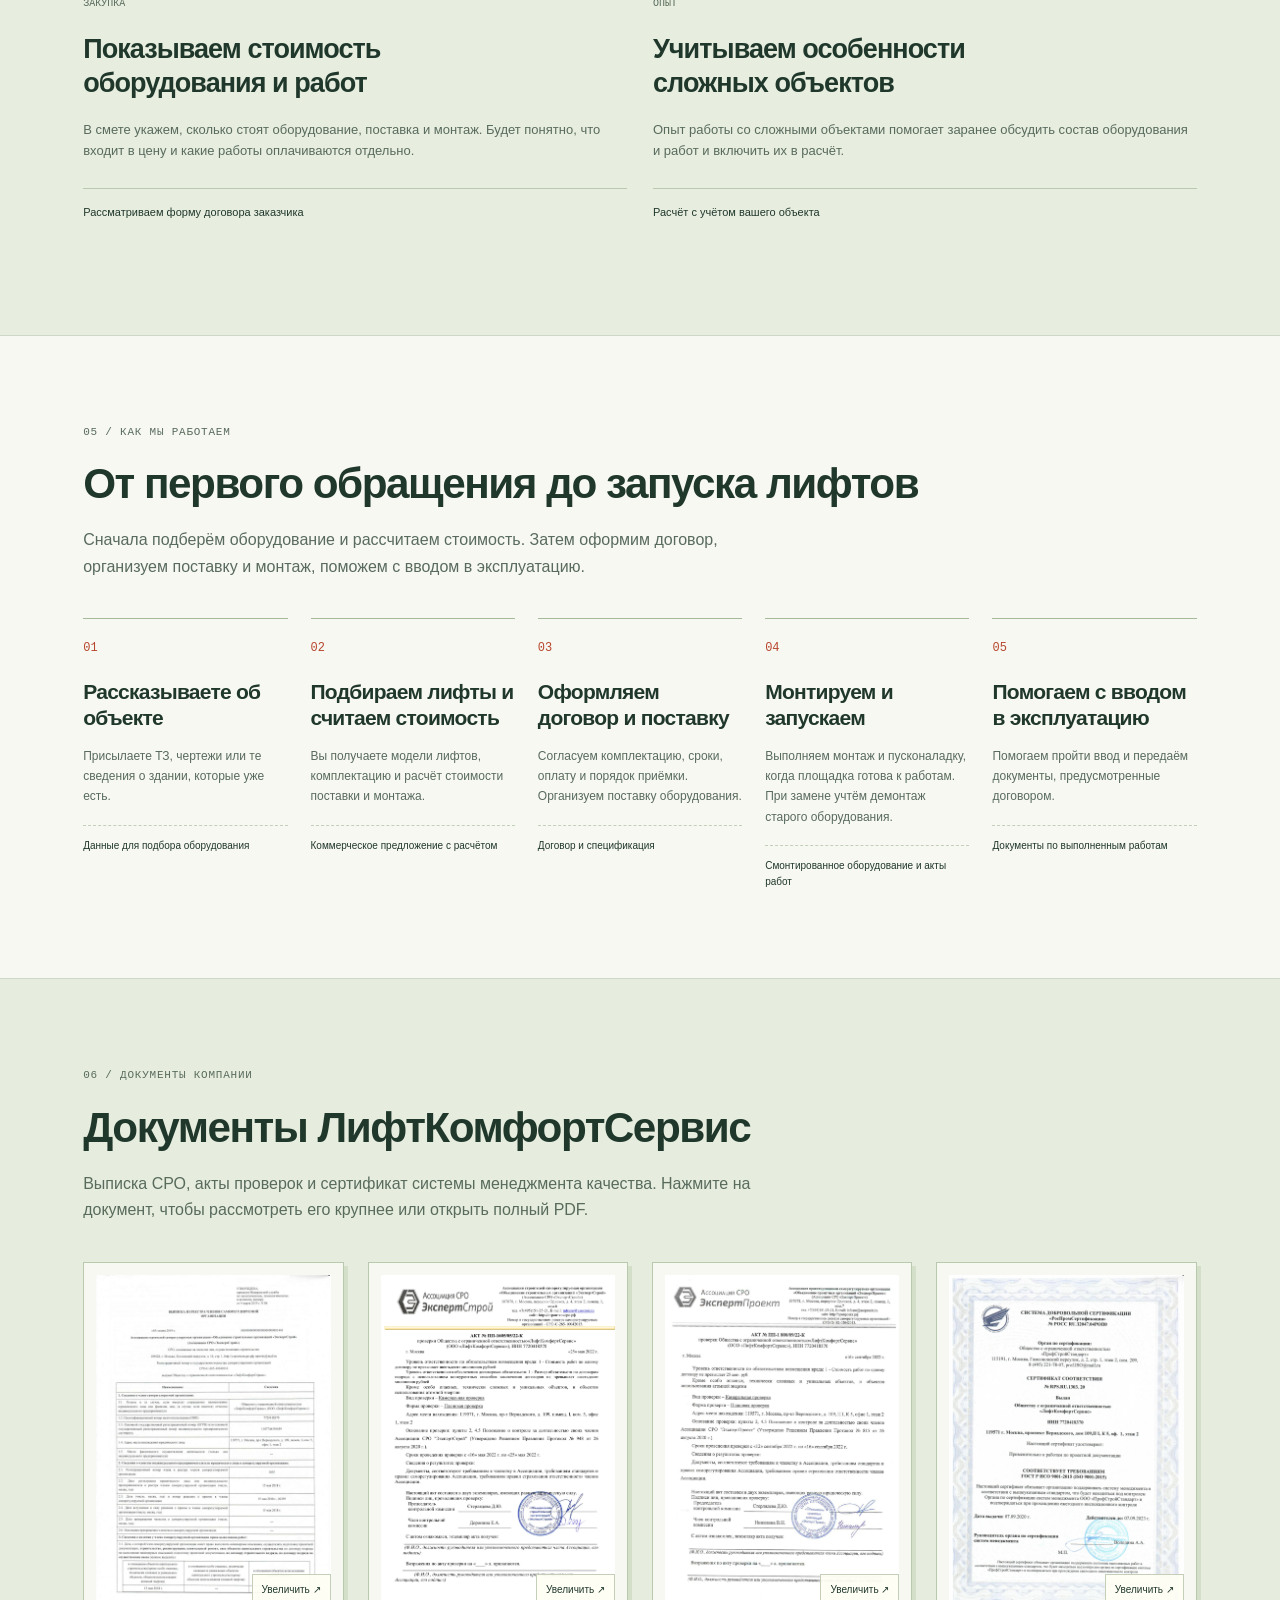
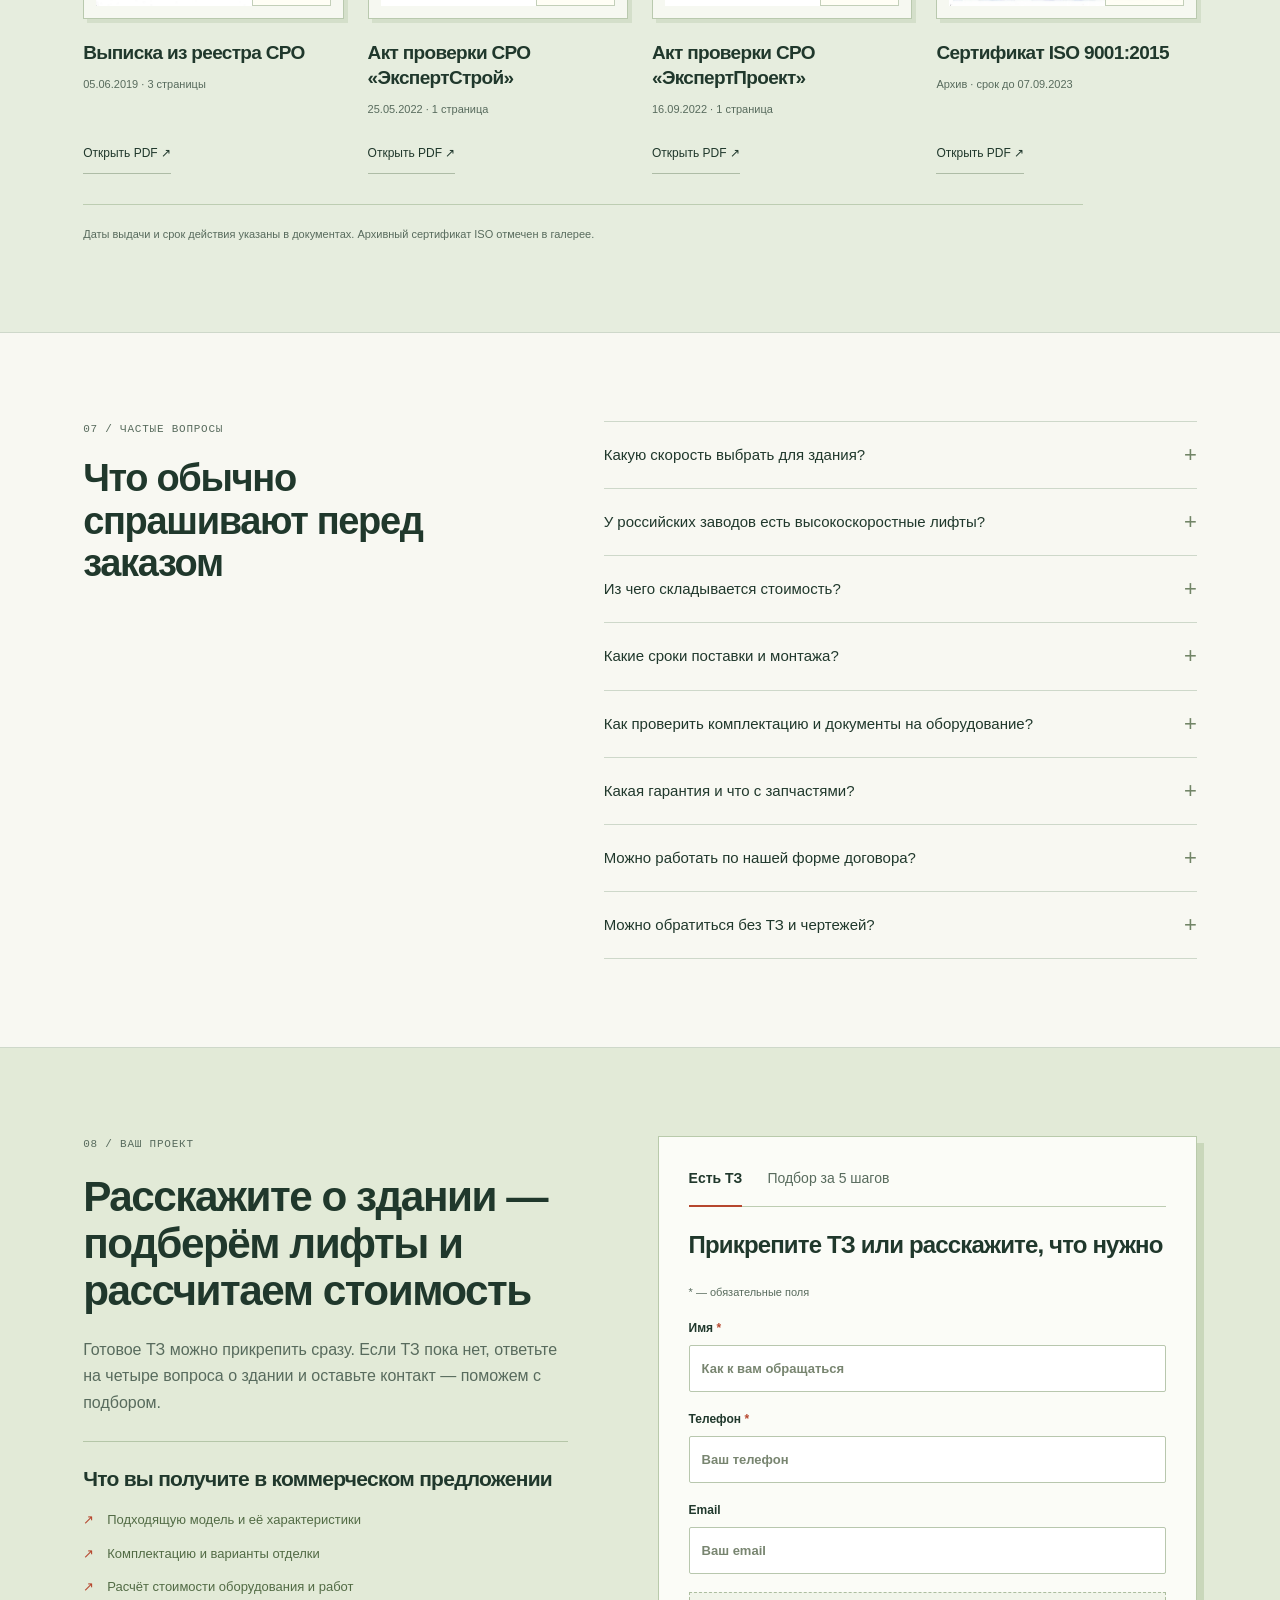
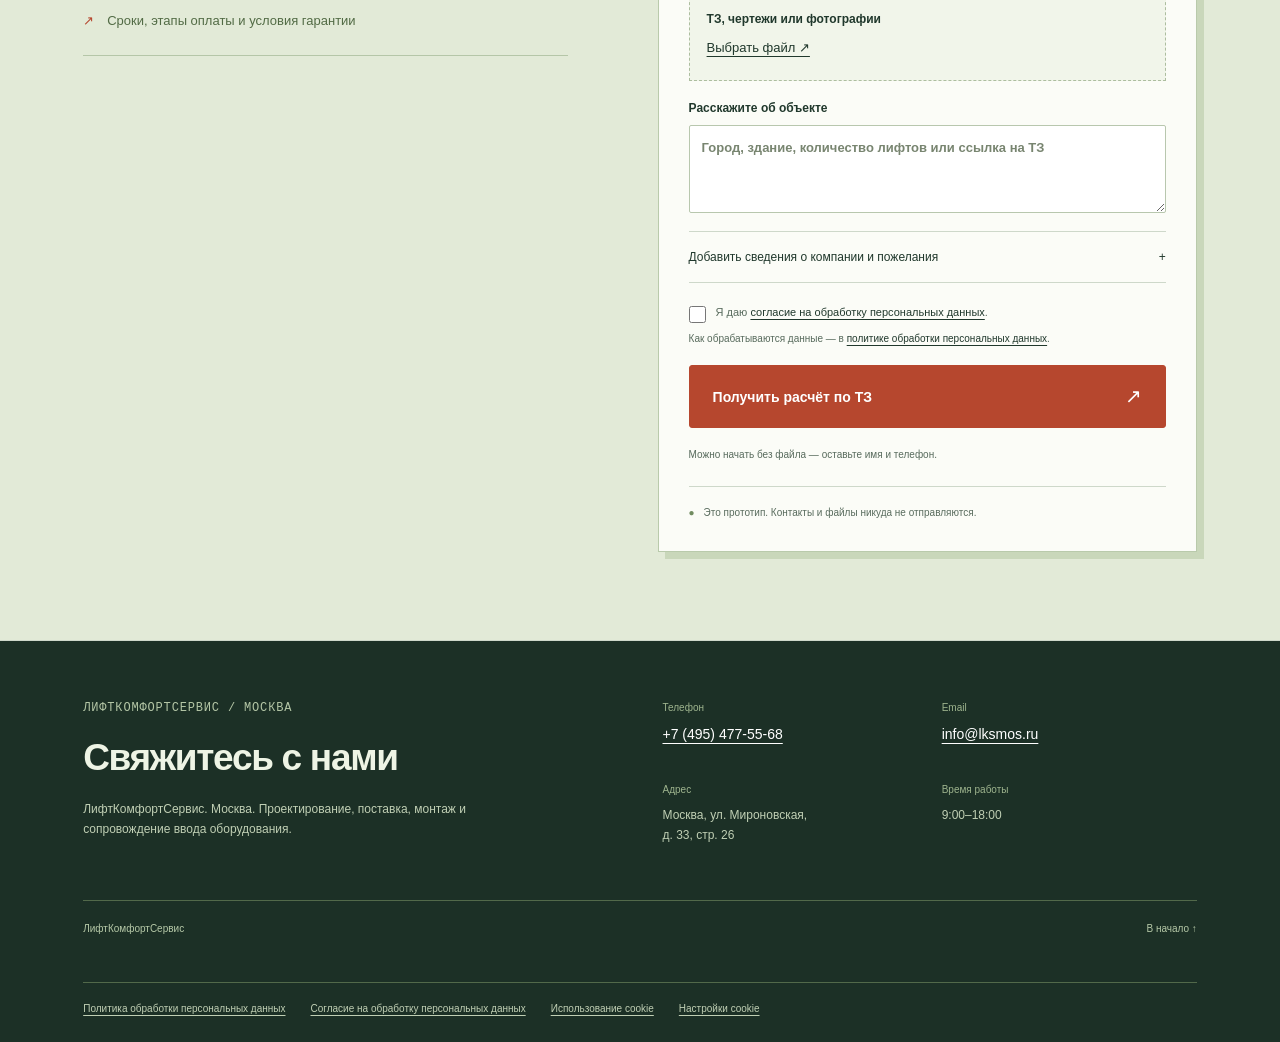
==== commit c92948b1: "Add prototype privacy consent and cookie interfaces" ====
--- a/index.html
+++ b/index.html
@@ -1,7 +1,7 @@
 <!DOCTYPE html>
 
-<html lang="ru"><head><meta charset="utf-8"/><meta content="width=device-width,initial-scale=1" name="viewport"/><meta content="noindex,nofollow" name="robots"/><meta content="Высокоскоростные лифты для высотных проектов: подбор оборудования, проектирование, поставка и монтаж. Кликабельный прототип ЛКС." name="description"/><title>Высокоскоростные лифты под ключ — ЛифтКомфортСервис / прототип</title><link href="styles.css?v=27" rel="stylesheet"/><script defer="" src="app.js?v=27"></script></head><body>
-<div aria-label="Инструменты просмотра прототипа" class="review-bar"><span class="review-title">Прототип 27 / для согласования</span><div class="review-actions"><div aria-label="Ширина страницы" class="device-switch" role="group"><button aria-pressed="true" data-device="desktop" type="button">Компьютер</button><button aria-pressed="false" data-device="mobile" type="button">Телефон</button></div><button id="designer-open" type="button" aria-haspopup="dialog">Дизайнеру</button><button id="copy-open" type="button">Тексты ↗</button></div></div>
+<html lang="ru"><head><meta charset="utf-8"/><meta content="width=device-width,initial-scale=1" name="viewport"/><meta content="noindex,nofollow" name="robots"/><meta content="Высокоскоростные лифты для высотных проектов: подбор оборудования, проектирование, поставка и монтаж. Кликабельный прототип ЛКС." name="description"/><title>Высокоскоростные лифты под ключ — ЛифтКомфортСервис / прототип</title><link href="styles.css?v=28" rel="stylesheet"/><script defer="" src="app.js?v=28"></script></head><body>
+<div aria-label="Инструменты просмотра прототипа" class="review-bar"><span class="review-title">Прототип 28 / для согласования</span><div class="review-actions"><div aria-label="Ширина страницы" class="device-switch" role="group"><button aria-pressed="true" data-device="desktop" type="button">Компьютер</button><button aria-pressed="false" data-device="mobile" type="button">Телефон</button></div><button id="designer-open" type="button" aria-haspopup="dialog">Дизайнеру</button><button id="copy-open" type="button">Тексты ↗</button></div></div>
 <div class="site-shell" id="site-shell"><a class="skip-link" href="#main">К содержанию</a><header class="header"><a aria-label="ЛифтКомфортСервис — к началу" class="brand" href="#top"><svg aria-hidden="true" class="brand-mark" viewbox="0 0 32 36"><path d="M3 32V4h26v28M10 25V11h12v14M16 11v14M0 35h32" fill="none" stroke="currentColor" stroke-width="2"></path></svg><span><strong>ЛифтКомфортСервис</strong><small>Оборудование. Проект. Монтаж.</small></span></a><nav aria-label="Основная навигация" class="nav" id="main-nav"><a href="#equipment">Лифты и серии</a><a href="#benefits">Что входит</a><a href="#projects">Опыт</a><a href="#faq">Вопросы</a></nav><div class="header-connection"><a class="header-phone" href="tel:+74954775568">+7 (495) 477-55-68</a><div aria-label="Написать в мессенджер" class="header-messengers" role="group"><button aria-haspopup="dialog" aria-label="Telegram — демо-кнопка" class="messenger-button" data-messenger="Telegram" title="Telegram" type="button"><img alt="" aria-hidden="true" height="28" src="assets/icons/telegram.svg" width="28"/></button><button aria-haspopup="dialog" aria-label="MAX — демо-кнопка" class="messenger-button" data-messenger="MAX" title="MAX" type="button"><img alt="" aria-hidden="true" height="28" src="assets/icons/max.svg" width="28"/></button></div></div><button class="button small header-cta" aria-haspopup="dialog" aria-controls="quick-contact-dialog" id="quick-contact-open" type="button">Получить КП ↗</button><button aria-controls="main-nav" aria-expanded="false" class="menu-toggle" type="button">Меню <span aria-hidden="true">☰</span></button></header>
 <main id="main"><section class="hero section" id="top"><div class="hero-copy"><p class="eyebrow">Для высотных ЖК, бизнес-центров, МФК и гостиниц</p><h1>Высокоскоростные лифты под ключ <span>— от проекта до запуска</span></h1><p class="lead">Подберём оборудование, подготовим проект, поставим и смонтируем лифты. Поможем с вводом в эксплуатацию.</p><div class="hero-actions"><button class="button" data-modal-lead="tz" aria-haspopup="dialog" type="button">Получить расчёт по ТЗ <span>↗</span></button><button class="button secondary" data-modal-lead="selection" aria-haspopup="dialog" type="button">Подобрать без ТЗ <span>→</span></button></div><p class="micro">Пришлите ТЗ — рассчитаем стоимость поставки и монтажа. Если ТЗ пока нет, начните с подбора за 5 шагов.</p><ul class="hero-benefits"><li><b>Проект без отдельной оплаты</b><span>при договоре поставки и монтажа</span></li><li><b>Запасные части в комплекте с лифтом</b><span>перечень — в спецификации</span></li><li><b>Гарантия до 5 лет</b><span>на условиях договора</span></li></ul></div><div class="hero-visual"><div class="visual-top"><span>Оборудование для высотных проектов</span><span aria-hidden="true">↗</span></div><img alt="Вариант оформления кабины METEOR S-Speed из галереи производителя" class="hero-equipment-image" fetchpriority="high" height="1000" src="assets/manufacturers/meteor-s-speed-cabin.webp" width="691"/><div class="visual-spec"><span>METEOR S-Speed</span><strong>5–7 <small>м/с</small></strong><span>до 350 м высоты подъёма</span></div><p class="hero-photo-caption">Кабина из каталога METEOR.<a href="#equipment-meteor">Посмотреть параметры серии ↗</a></p></div></section>
 
@@ -20,16 +20,16 @@
 <section class="section process-section" id="steps"><div class="section-intro"><p class="eyebrow">05 / Как мы работаем</p><h2>От первого обращения до запуска лифтов</h2><p>Сначала подберём оборудование и рассчитаем стоимость. Затем оформим договор, организуем поставку и монтаж, поможем с вводом в эксплуатацию.</p></div><ol class="steps"><li><span>01</span><div><h3>Рассказываете об объекте</h3><p>Присылаете ТЗ, чертежи или те сведения о здании, которые уже есть.</p><b>Данные для подбора оборудования</b></div></li><li><span>02</span><div><h3>Подбираем лифты и считаем стоимость</h3><p>Вы получаете модели лифтов, комплектацию и расчёт стоимости поставки и монтажа.</p><b>Коммерческое предложение с расчётом</b></div></li><li><span>03</span><div><h3>Оформляем договор и поставку</h3><p>Согласуем комплектацию, сроки, оплату и порядок приёмки. Организуем поставку оборудования.</p><b>Договор и спецификация</b></div></li><li><span>04</span><div><h3>Монтируем и запускаем</h3><p>Выполняем монтаж и пусконаладку, когда площадка готова к работам. При замене учтём демонтаж старого оборудования.</p><b>Смонтированное оборудование и акты работ</b></div></li><li><span>05</span><div><h3>Помогаем с вводом в эксплуатацию</h3><p>Помогаем пройти ввод и передаём документы, предусмотренные договором.</p><b>Документы по выполненным работам</b></div></li></ol></section>
 <section class="section documents-section" id="trust"><div class="section-intro"><p class="eyebrow">06 / Документы компании</p><h2>Документы ЛифтКомфортСервис</h2><p>Выписка СРО, акты проверок и сертификат системы менеджмента качества. Нажмите на документ, чтобы рассмотреть его крупнее или открыть полный PDF.</p></div><div class="document-gallery"><article class="document-card"><button class="document-preview" type="button" data-document="sro" aria-haspopup="dialog" aria-label="Увеличить: Выписка из реестра СРО"><img src="assets/documents/sro.webp" alt="Первая страница: Выписка из реестра СРО" width="952" height="1348" loading="lazy"/><span>Увеличить ↗</span></button><h3>Выписка из реестра СРО</h3><p class="document-date">05.06.2019 · 3 страницы</p><a class="text-button" href="assets/documents/sro.pdf" target="_blank" rel="noopener">Открыть PDF ↗</a></article><article class="document-card"><button class="document-preview" type="button" data-document="sro-inspection" aria-haspopup="dialog" aria-label="Увеличить: Акт проверки СРО «ЭкспертСтрой»"><img src="assets/documents/sro-inspection.webp" alt="Первая страница: Акт проверки СРО «ЭкспертСтрой»" width="952" height="1348" loading="lazy"/><span>Увеличить ↗</span></button><h3>Акт проверки СРО «ЭкспертСтрой»</h3><p class="document-date">25.05.2022 · 1 страница</p><a class="text-button" href="assets/documents/sro-inspection.pdf" target="_blank" rel="noopener">Открыть PDF ↗</a></article><article class="document-card"><button class="document-preview" type="button" data-document="inspection" aria-haspopup="dialog" aria-label="Увеличить: Акт проверки СРО «ЭкспертПроект»"><img src="assets/documents/inspection.webp" alt="Первая страница: Акт проверки СРО «ЭкспертПроект»" width="952" height="1348" loading="lazy"/><span>Увеличить ↗</span></button><h3>Акт проверки СРО «ЭкспертПроект»</h3><p class="document-date">16.09.2022 · 1 страница</p><a class="text-button" href="assets/documents/inspection.pdf" target="_blank" rel="noopener">Открыть PDF ↗</a></article><article class="document-card"><button class="document-preview" type="button" data-document="iso" aria-haspopup="dialog" aria-label="Увеличить: Сертификат ISO 9001:2015"><img src="assets/documents/iso.webp" alt="Первая страница: Сертификат ISO 9001:2015" width="952" height="1348" loading="lazy"/><span>Увеличить ↗</span></button><h3>Сертификат ISO 9001:2015</h3><p class="document-date">Архив · срок до 07.09.2023</p><a class="text-button" href="assets/documents/iso.pdf" target="_blank" rel="noopener">Открыть PDF ↗</a></article></div><p class="documents-note">Даты выдачи и срок действия указаны в документах. Архивный сертификат ISO отмечен в галерее.</p></section>
 <section class="section faq-section" id="faq"><div class="section-intro"><p class="eyebrow">07 / Частые вопросы</p><h2>Что обычно спрашивают перед заказом</h2></div><div class="faq-list"><details><summary>Какую скорость выбрать для здания?<span aria-hidden="true">+</span></summary><p>Для подбора нужны высота подъёма, количество остановок, назначение здания и предполагаемое число пассажиров. Вместе со скоростью выбирают количество и вместимость кабин. Если этих данных пока нет, начните с описания объекта.</p></details><details><summary>У российских заводов есть высокоскоростные лифты?<span aria-hidden="true">+</span></summary><p>Да. ЩЛЗ сертифицировал лифт на 8 м/с, а у КМЗ в серии «Альтиус» есть варианты до 4 м/с. Рассмотрим их при подборе и проверим доступность нужной комплектации.</p></details><details><summary>Из чего складывается стоимость?<span aria-hidden="true">+</span></summary><p>На цену влияют модель и количество лифтов, высота подъёма, остановки, отделка, доставка и объём монтажа. В предложении отдельно покажем оборудование и работы. При заказе поставки и монтажа проектирование не оплачивается отдельно.</p></details><details><summary>Какие сроки поставки и монтажа?<span aria-hidden="true">+</span></summary><p>Для российских лифтов ориентируемся на поставку от 30 дней, для китайских — от 90 дней, монтаж — от 30 дней. Это общие сроки компании. Для конкретного высокоскоростного лифта они зависят от модели, изготовления, доставки и готовности объекта. Согласованный график укажем в договоре.</p></details><details><summary>Как проверить комплектацию и документы на оборудование?<span aria-hidden="true">+</span></summary><p>Сравните ТЗ и спецификацию: серия, скорость, грузоподъёмность, высота подъёма, размеры шахт, отделка и запасные части должны соответствовать выбранному лифту. Документы о соответствии тоже проверяют для конкретного оборудования. Ссылки на каталоги есть в карточках выше.</p></details><details><summary>Какая гарантия и что с запчастями?<span aria-hidden="true">+</span></summary><p>Гарантия на оборудование и работы — до 5 лет. Точный срок и условия укажем в договоре. Основной комплект запасных частей поставляем вместе с лифтом; перечень будет в спецификации. Обслуживание обсуждаем с учётом модели и региона.</p></details><details><summary>Можно работать по нашей форме договора?<span aria-hidden="true">+</span></summary><p>Да, можем рассмотреть вашу форму договора. Обсудим требования, стоимость, сроки, оплату и приёмку. Если нужна банковская гарантия, скажите об этом сразу: отдельно разберём возможность её предоставления.</p></details><details><summary>Можно обратиться без ТЗ и чертежей?<span aria-hidden="true">+</span></summary><p>Да. Оставьте контакт и расскажите, что нужно сделать. Если знаете город, тип здания, этажность или размеры шахт, добавьте их. Неизвестные параметры можно пропустить.</p></details></div></section>
-<section class="section request-section" id="request"><div class="request-copy"><p class="eyebrow">08 / Ваш проект</p><h2>Расскажите о здании — подберём лифты и рассчитаем стоимость</h2><p>Готовое ТЗ можно прикрепить сразу. Если ТЗ пока нет, ответьте на четыре вопроса о здании и оставьте контакт — поможем с подбором.</p><div class="request-result"><h3>Что вы получите в коммерческом предложении</h3><ul><li>Подходящую модель и её характеристики</li><li>Комплектацию и варианты отделки</li><li>Расчёт стоимости оборудования и работ</li><li>Сроки, этапы оплаты и условия гарантии</li></ul></div></div><div class="request-card"><div aria-label="Сценарий обращения" class="form-tabs" role="tablist"><button aria-controls="panel-tz" aria-selected="true" data-tab="tz" id="tab-tz" role="tab" tabindex="0" type="button">Есть ТЗ</button><button aria-controls="panel-selection" aria-selected="false" data-tab="selection" id="tab-selection" role="tab" tabindex="-1" type="button">Подбор за 5 шагов</button></div><p aria-live="polite" class="form-context" hidden="" id="form-context"></p><div aria-labelledby="tab-tz" id="panel-tz" role="tabpanel"><h3>Прикрепите ТЗ или расскажите, что нужно</h3><form id="tz-form" novalidate=""><p class="required-note">* — обязательные поля</p><label>Имя <span class="required-star" aria-hidden="true">*</span><input autocomplete="name" name="name" placeholder="Как к вам обращаться" required=""/></label><label>Телефон <span class="required-star" aria-hidden="true">*</span><input autocomplete="tel" inputmode="tel" name="phone" placeholder="Ваш телефон" required="" type="tel"/></label><label>Email<input autocomplete="email" name="email" placeholder="Ваш email" type="email"/></label><label class="file-zone">ТЗ, чертежи или фотографии<input accept=".pdf,.doc,.docx,.dwg,.dxf,.jpg,.jpeg,.png,.zip" name="project" type="file"/><strong id="file-name">Выбрать файл ↗</strong></label><label>Расскажите об объекте<textarea name="description" placeholder="Город, здание, количество лифтов или ссылка на ТЗ" rows="3"></textarea></label><details class="advanced-parameters"><summary>Добавить сведения о компании и пожелания<span aria-hidden="true">+</span></summary><div class="advanced-fields"><label>Компания и роль<input autocomplete="off" name="company" placeholder="Название / должность"/></label><label>Пожелания по бренду <select name="brand"><option value="">Нужен подбор / не определён</option><option>ЩЛЗ</option><option>КМЗ</option><option>Метеор</option><option>FUJISTAR</option><option>SJEC</option><option>IFE</option><option>AME</option><option>Могилёвлифтмаш</option></select></label><label>С чем помочь <select name="goal"><option>Расчёт поставки и монтажа</option><option>Выезд специалиста</option><option>Технический вопрос</option></select></label></div></details><button class="button full" type="submit">Получить расчёт по ТЗ <span>↗</span></button><p class="form-helper">Можно начать без файла — оставьте имя и телефон.</p></form></div><div aria-labelledby="tab-selection" hidden="" id="panel-selection" role="tabpanel"><div class="selection-quiz" id="quiz"><div class="quiz-progress-heading"><span>Подбор лифтов</span><b aria-live="polite" id="quiz-counter">Шаг 1 из 5</b></div><div aria-label="Ход подбора" aria-valuemax="5" aria-valuemin="0" aria-valuenow="1" class="quiz-progress" id="quiz-progress" role="progressbar"><span id="quiz-progress-fill" style="width:20%"></span></div><ol aria-label="Этапы подбора" class="quiz-stages"><li aria-current="step">Здание</li><li>Высота</li><li>Лифты</li><li>Этап</li><li>Контакт</li></ol>
+<section class="section request-section" id="request"><div class="request-copy"><p class="eyebrow">08 / Ваш проект</p><h2>Расскажите о здании — подберём лифты и рассчитаем стоимость</h2><p>Готовое ТЗ можно прикрепить сразу. Если ТЗ пока нет, ответьте на четыре вопроса о здании и оставьте контакт — поможем с подбором.</p><div class="request-result"><h3>Что вы получите в коммерческом предложении</h3><ul><li>Подходящую модель и её характеристики</li><li>Комплектацию и варианты отделки</li><li>Расчёт стоимости оборудования и работ</li><li>Сроки, этапы оплаты и условия гарантии</li></ul></div></div><div class="request-card"><div aria-label="Сценарий обращения" class="form-tabs" role="tablist"><button aria-controls="panel-tz" aria-selected="true" data-tab="tz" id="tab-tz" role="tab" tabindex="0" type="button">Есть ТЗ</button><button aria-controls="panel-selection" aria-selected="false" data-tab="selection" id="tab-selection" role="tab" tabindex="-1" type="button">Подбор за 5 шагов</button></div><p aria-live="polite" class="form-context" hidden="" id="form-context"></p><div aria-labelledby="tab-tz" id="panel-tz" role="tabpanel"><h3>Прикрепите ТЗ или расскажите, что нужно</h3><form id="tz-form" novalidate=""><p class="required-note">* — обязательные поля</p><label>Имя <span aria-hidden="true" class="required-star">*</span><input autocomplete="name" name="name" placeholder="Как к вам обращаться" required=""/></label><label>Телефон <span aria-hidden="true" class="required-star">*</span><input autocomplete="tel" inputmode="tel" name="phone" placeholder="Ваш телефон" required="" type="tel"/></label><label>Email<input autocomplete="email" name="email" placeholder="Ваш email" type="email"/></label><label class="file-zone">ТЗ, чертежи или фотографии<input accept=".pdf,.doc,.docx,.dwg,.dxf,.jpg,.jpeg,.png,.zip" name="project" type="file"/><strong id="file-name">Выбрать файл ↗</strong></label><label>Расскажите об объекте<textarea name="description" placeholder="Город, здание, количество лифтов или ссылка на ТЗ" rows="3"></textarea></label><details class="advanced-parameters"><summary>Добавить сведения о компании и пожелания<span aria-hidden="true">+</span></summary><div class="advanced-fields"><label>Компания и роль<input autocomplete="off" name="company" placeholder="Название / должность"/></label><label>Пожелания по бренду <select name="brand"><option value="">Нужен подбор / не определён</option><option>ЩЛЗ</option><option>КМЗ</option><option>Метеор</option><option>FUJISTAR</option><option>SJEC</option><option>IFE</option><option>AME</option><option>Могилёвлифтмаш</option></select></label><label>С чем помочь <select name="goal"><option>Расчёт поставки и монтажа</option><option>Выезд специалиста</option><option>Технический вопрос</option></select></label></div></details><div class="form-legal"><label class="consent-control"><input name="pd_consent" required="" type="checkbox"/><span>Я даю <a href="legal/consent.html" rel="noopener" target="_blank">согласие на обработку персональных данных</a>.</span></label><p>Как обрабатываются данные — в <a href="legal/privacy.html" rel="noopener" target="_blank">политике обработки персональных данных</a>.</p></div><button class="button full" type="submit">Получить расчёт по ТЗ <span>↗</span></button><p class="form-helper">Можно начать без файла — оставьте имя и телефон.</p></form></div><div aria-labelledby="tab-selection" hidden="" id="panel-selection" role="tabpanel"><div class="selection-quiz" id="quiz"><div class="quiz-progress-heading"><span>Подбор лифтов</span><b aria-live="polite" id="quiz-counter">Шаг 1 из 5</b></div><div aria-label="Ход подбора" aria-valuemax="5" aria-valuemin="0" aria-valuenow="1" class="quiz-progress" id="quiz-progress" role="progressbar"><span id="quiz-progress-fill" style="width:20%"></span></div><ol aria-label="Этапы подбора" class="quiz-stages"><li aria-current="step">Здание</li><li>Высота</li><li>Лифты</li><li>Этап</li><li>Контакт</li></ol>
 <form id="selection-form" novalidate="">
 <section aria-labelledby="quiz-title-0" class="quiz-step" data-quiz-step="0"><h3 id="quiz-title-0" tabindex="-1">Для какого здания нужны лифты?</h3><p class="quiz-hint">Это поможет учесть, кто и как будет ими пользоваться.</p><fieldset><legend class="visually-hidden">Тип здания</legend><div class="quiz-choices"><label class="quiz-choice"><input name="type" type="radio" value="Жилой комплекс"/><span>Высотный ЖК</span></label><label class="quiz-choice"><input name="type" type="radio" value="Бизнес-центр"/><span>Бизнес-центр</span></label><label class="quiz-choice"><input name="type" type="radio" value="МФК"/><span>МФК</span></label><label class="quiz-choice"><input name="type" type="radio" value="Гостиница"/><span>Гостиница</span></label><label class="quiz-choice"><input name="type" type="radio" value="Другой объект"/><span>Другой объект</span></label><label class="quiz-choice"><input name="type" type="radio" value="Пока не знаю"/><span>Пока не знаю</span></label></div></fieldset></section>
 <section aria-labelledby="quiz-title-1" class="quiz-step" data-quiz-step="1" hidden=""><h3 id="quiz-title-1" tabindex="-1">Какая этажность или высота подъёма?</h3><p class="quiz-hint">Укажите то, что знаете. Высота подъёма — расстояние между нижней и верхней остановками лифта.</p><div class="quiz-height-row"><label>Что известно<select id="quiz-height-unit" name="height_unit"><option value="floors">Этажность</option><option value="metres">Высота подъёма, м</option></select></label><label><span class="quiz-input-label" id="quiz-height-label">Количество этажей</span><input id="quiz-height" inputmode="numeric" min="1" name="height" placeholder="Например, 35" step="1" type="number"/></label></div><label class="quiz-unknown"><input id="quiz-height-unknown" name="height_unknown" type="checkbox"/><span>Пока не знаю</span></label></section>
 <section aria-labelledby="quiz-title-2" class="quiz-step" data-quiz-step="2" hidden=""><h3 id="quiz-title-2" tabindex="-1">Сколько лифтов нужно?</h3><p class="quiz-hint">Достаточно примерного количества. Если ещё не определились, поможем с подбором.</p><fieldset><legend class="visually-hidden">Количество лифтов</legend><div class="quiz-choices"><label class="quiz-choice"><input name="quantity" type="radio" value="1"/><span>1 лифт</span></label><label class="quiz-choice"><input name="quantity" type="radio" value="2"/><span>2 лифта</span></label><label class="quiz-choice"><input name="quantity" type="radio" value="3–4"/><span>3–4 лифта</span></label><label class="quiz-choice"><input name="quantity" type="radio" value="5 и больше"/><span>5 и больше</span></label><label class="quiz-choice"><input name="quantity" type="radio" value="Пока не знаю"/><span>Пока не знаю</span></label></div></fieldset></section>
 <section aria-labelledby="quiz-title-3" class="quiz-step" data-quiz-step="3" hidden=""><h3 id="quiz-title-3" tabindex="-1">На каком этапе ваш проект?</h3><p class="quiz-hint">Выберите вариант, который ближе к вашей ситуации.</p><fieldset><legend class="visually-hidden">Стадия проекта</legend><div class="quiz-choices"><label class="quiz-choice"><input name="stage" type="radio" value="Планируем строительство"/><span>Планируем строительство</span></label><label class="quiz-choice"><input name="stage" type="radio" value="Идёт проектирование"/><span>Идёт проектирование</span></label><label class="quiz-choice"><input name="stage" type="radio" value="Идёт строительство"/><span>Идёт строительство</span></label><label class="quiz-choice"><input name="stage" type="radio" value="Выбираем поставщика"/><span>Выбираем поставщика</span></label><label class="quiz-choice"><input name="stage" type="radio" value="Замена лифтов"/><span>Меняем существующие лифты</span></label><label class="quiz-choice"><input name="stage" type="radio" value="Пока не знаю"/><span>Пока не знаю</span></label></div></fieldset></section>
-<section aria-labelledby="quiz-title-4" class="quiz-step" data-quiz-step="4" hidden=""><h3 id="quiz-title-4" tabindex="-1">Куда прислать подбор и расчёт?</h3><p class="quiz-hint">Подберём оборудование и рассчитаем поставку и монтаж по данным вашего объекта.</p><div class="quiz-summary"><div class="quiz-summary-heading"><h4>Ваш объект</h4><button class="quiz-edit" id="quiz-edit" type="button">Изменить ответы</button></div><dl id="quiz-summary-list"></dl></div><p class="required-note">* — обязательные поля</p><label>Телефон <span class="required-star" aria-hidden="true">*</span><input autocomplete="tel" inputmode="tel" name="phone" placeholder="Ваш телефон" required="" type="tel"/></label><label>Email<input autocomplete="email" name="email" placeholder="Ваш email" type="email"/></label><details class="advanced-parameters"><summary>Добавить файл и пожелания <span aria-hidden="true">+</span></summary><div class="advanced-fields"><label>Город объекта<input autocomplete="off" name="city" placeholder="Где находится объект"/></label><label class="file-zone">ТЗ, чертежи или фотографии<input accept=".pdf,.doc,.docx,.dwg,.dxf,.jpg,.jpeg,.png,.zip" name="project" type="file"/><strong id="quiz-file-name">Выбрать файл ↗</strong></label><label>Пожелания по бренду<select name="brand"><option value="">Нужен подбор / не определён</option><option>ЩЛЗ</option><option>КМЗ</option><option>Метеор</option><option>FUJISTAR</option><option>SJEC</option><option>IFE</option><option>AME</option><option>Могилёвлифтмаш</option></select></label><label>С чем помочь<select name="goal"><option>Расчёт поставки и монтажа</option><option>Выезд специалиста</option><option>Технический вопрос</option></select></label><label>Комментарий<textarea name="description" placeholder="Что ещё важно учесть" rows="3"></textarea></label></div></details></section>
+<section aria-labelledby="quiz-title-4" class="quiz-step" data-quiz-step="4" hidden=""><h3 id="quiz-title-4" tabindex="-1">Куда прислать подбор и расчёт?</h3><p class="quiz-hint">Подберём оборудование и рассчитаем поставку и монтаж по данным вашего объекта.</p><div class="quiz-summary"><div class="quiz-summary-heading"><h4>Ваш объект</h4><button class="quiz-edit" id="quiz-edit" type="button">Изменить ответы</button></div><dl id="quiz-summary-list"></dl></div><p class="required-note">* — обязательные поля</p><label>Телефон <span aria-hidden="true" class="required-star">*</span><input autocomplete="tel" inputmode="tel" name="phone" placeholder="Ваш телефон" required="" type="tel"/></label><label>Email<input autocomplete="email" name="email" placeholder="Ваш email" type="email"/></label><div class="form-legal"><label class="consent-control"><input name="pd_consent" required="" type="checkbox"/><span>Я даю <a href="legal/consent.html" rel="noopener" target="_blank">согласие на обработку персональных данных</a>.</span></label><p>Как обрабатываются данные — в <a href="legal/privacy.html" rel="noopener" target="_blank">политике обработки персональных данных</a>.</p></div><details class="advanced-parameters"><summary>Добавить файл и пожелания <span aria-hidden="true">+</span></summary><div class="advanced-fields"><label>Город объекта<input autocomplete="off" name="city" placeholder="Где находится объект"/></label><label class="file-zone">ТЗ, чертежи или фотографии<input accept=".pdf,.doc,.docx,.dwg,.dxf,.jpg,.jpeg,.png,.zip" name="project" type="file"/><strong id="quiz-file-name">Выбрать файл ↗</strong></label><label>Пожелания по бренду<select name="brand"><option value="">Нужен подбор / не определён</option><option>ЩЛЗ</option><option>КМЗ</option><option>Метеор</option><option>FUJISTAR</option><option>SJEC</option><option>IFE</option><option>AME</option><option>Могилёвлифтмаш</option></select></label><label>С чем помочь<select name="goal"><option>Расчёт поставки и монтажа</option><option>Выезд специалиста</option><option>Технический вопрос</option></select></label><label>Комментарий<textarea name="description" placeholder="Что ещё важно учесть" rows="3"></textarea></label></div></details></section>
 <p class="quiz-error" hidden="" id="quiz-error" role="alert"></p><div class="quiz-navigation"><button class="button secondary" hidden="" id="quiz-back" type="button">← Назад</button><button class="button" id="quiz-next" type="button">Далее <span>→</span></button><button class="button" hidden="" id="quiz-submit" type="submit">Получить подбор и расчёт <span>↗</span></button></div><div class="quiz-bottom"><button class="quiz-restart" id="quiz-restart" type="button">Начать заново</button><span id="quiz-bottom-hint">Если данных нет, выбирайте «Пока не знаю».</span></div></form></div></div><p class="demo-notice"><span aria-hidden="true">●</span>Это прототип. Контакты и файлы никуда не отправляются.</p></div></section>
 <footer class="footer" id="contacts">
 <div><p class="eyebrow">ЛифтКомфортСервис / Москва</p><h2>Свяжитесь с нами</h2><p>ЛифтКомфортСервис. Москва. Проектирование, поставка, монтаж и сопровождение ввода оборудования.</p></div>
 <div class="footer-contacts"><p><span>Телефон</span><a href="tel:+74954775568">+7 (495) 477-55-68</a></p><p><span>Email</span><a href="mailto:info@lksmos.ru">info@lksmos.ru</a></p><p><span>Адрес</span>Москва, ул. Мироновская,<br/>д. 33, стр. 26</p><p><span>Время работы</span>9:00–18:00</p></div>
-<div class="footer-bottom"><span>ЛифтКомфортСервис</span><a href="#top">В начало ↑</a></div>
-</footer></main></div><div class="mobile-dock" hidden=""><button class="button" data-lead="tz" type="button">Отправить ТЗ ↗</button><button class="button secondary" data-lead="selection" type="button">Нужен подбор →</button></div><dialog aria-labelledby="project-dialog-title" id="project-dialog"><button aria-label="Закрыть" class="dialog-close" type="button">×</button><p class="eyebrow">Опыт комплексной поставки</p><h2 id="project-dialog-title"></h2><img alt="Визуализация ЖК Серебро из портфолио ЛКС" class="project-dialog-image" height="313" id="project-dialog-image" src="assets/projects/silver.webp" width="282"/><p id="project-dialog-description"></p><dl class="case-facts"><div><dt>Роль компании</dt><dd>Поставка и монтаж</dd></div><div><dt>Тип объекта</dt><dd>Жилой комплекс</dd></div></dl><a class="text-button" href="https://лифткомфортсервис.рф/nashi-rabotyi.html" rel="noopener noreferrer" target="_blank">Исходное описание на сайте ЛКС ↗</a><button class="button full" data-lead="selection" type="button">Обсудить мою задачу <span>↗</span></button></dialog><dialog aria-labelledby="equipment-photo-title" class="equipment-photo-dialog" id="equipment-photo-dialog"><button aria-label="Закрыть изображение" class="dialog-close" type="button">×</button><p class="eyebrow">Из каталога производителя</p><h2 id="equipment-photo-title">Оформление кабины</h2><div class="equipment-lightbox-stage"><img alt="Лифтовый холл FUJISTAR / Star" id="equipment-lightbox-image" src="assets/manufacturers/fujistar-lift-lobby.png"/></div><div class="equipment-lightbox-controls"><button aria-label="Предыдущее изображение" class="button secondary" id="equipment-photo-prev" type="button">←</button><span aria-live="polite" id="equipment-photo-counter">1 / 2</span><button aria-label="Следующее изображение" class="button secondary" id="equipment-photo-next" type="button">→</button></div><p class="equipment-lightbox-bottom"><a href="https://www.starelevatorgroup.com/PASSENGER-ELEVATOR-pd40702622.html" id="equipment-lightbox-source" rel="noopener noreferrer" target="_blank">Открыть источник на сайте производителя ↗</a></p><p class="micro">Это пример отделки из каталога производителя. Для вашего объекта подберём подходящую комплектацию.</p></dialog><dialog aria-labelledby="request-modal-title" id="request-modal"><button aria-label="Закрыть" class="dialog-close" type="button">×</button><h2 id="request-modal-title">Расчёт и подбор лифтов</h2><div id="request-modal-content"></div></dialog><dialog aria-labelledby="equipment-request-title" id="equipment-request-dialog"><button aria-label="Закрыть" class="dialog-close" type="button">×</button><p class="eyebrow">Ваше оборудование</p><h2 id="equipment-request-title">Обсудим оборудование из вашего проекта</h2><p>Укажите производителя или модель, если они уже выбраны. ТЗ можно прикрепить сразу.</p><form class="quick-contact-form" id="equipment-request-form" novalidate=""><p class="required-note">* — обязательные поля</p><label>Имя <span class="required-star" aria-hidden="true">*</span><input name="name" autocomplete="name" placeholder="Как к вам обращаться" required=""/></label><label>Телефон <span class="required-star" aria-hidden="true">*</span><input name="phone" type="tel" inputmode="tel" autocomplete="tel" placeholder="Ваш телефон" required=""/></label><label>Производитель или модель<input name="model" placeholder="Например, название серии"/></label><label class="file-zone">ТЗ или чертежи<input name="project" type="file" accept=".pdf,.doc,.docx,.dwg,.dxf,.jpg,.jpeg,.png,.zip"/><strong id="equipment-file-name">Выбрать файл ↗</strong></label><button class="button full" type="submit">Обсудить оборудование <span>↗</span></button></form><p class="dialog-caveat">Это демонстрационная форма: данные и файлы никуда не отправляются.</p></dialog><dialog aria-labelledby="quick-contact-title" id="quick-contact-dialog"><button aria-label="Закрыть" class="dialog-close" type="button">×</button><p class="eyebrow">Быстрая связь</p><h2 id="quick-contact-title">Получить коммерческое предложение</h2><p>Оставьте имя и телефон — свяжемся с вами, чтобы обсудить ваш проект.</p><form class="quick-contact-form" id="quick-contact-form" novalidate=""><p class="required-note">* — обязательные поля</p><label>Имя <span class="required-star" aria-hidden="true">*</span><input autocomplete="name" name="name" placeholder="Как к вам обращаться" required=""/></label><label>Телефон <span class="required-star" aria-hidden="true">*</span><input autocomplete="tel" inputmode="tel" name="phone" placeholder="Ваш телефон" required="" type="tel"/></label><button class="button full" type="submit">Связаться со мной <span>↗</span></button></form><p class="dialog-caveat">Форма прототипа: данные не отправляются.</p></dialog><dialog aria-labelledby="demo-title" id="demo-dialog"><button aria-label="Закрыть" class="dialog-close" type="button">×</button><p class="eyebrow">Форма прототипа</p><h2 id="demo-title">Форма заполнена</h2><p>Форма заполнена. В прототипе данные и файлы не отправляются.</p><button class="button full" data-close-dialog="" type="button">Вернуться к прототипу <span>↗</span></button></dialog><dialog aria-labelledby="copy-title" class="copy-dialog" id="copy-dialog"><button aria-label="Закрыть" class="dialog-close" type="button">×</button><p class="eyebrow">Тексты прототипа</p><h2 id="copy-title">Тексты и логика прототипа</h2><p>Отдельный документ с текстами страницы, кнопок и форм. Формы демонстрационные: данные и файлы не отправляются.</p><div class="copy-links"><a class="button" href="docs/landing-copy.html?v=27" rel="noopener" target="_blank">Открыть документ с текстами <span>↗</span></a><a class="button secondary" download="" href="docs/landing-copy.md?v=27">Скачать тексты <span>↓</span></a></div><p class="dialog-caveat">Версия 27 от 02.11.2026. Прототип для обсуждения страницы с клиентом. Формы, квиз и кнопки мессенджеров демонстрационные.</p></dialog><dialog aria-labelledby="messenger-title" id="messenger-dialog"><button aria-label="Закрыть" class="dialog-close" type="button">×</button><p class="eyebrow">Кнопка в прототипе</p><h2 id="messenger-title">Telegram</h2><p>Кнопка мессенджера в прототипе. Чат пока не подключён.</p><button class="button full" data-close-dialog="" type="button">Понятно</button></dialog><dialog id="document-dialog" aria-labelledby="document-dialog-title"><button class="dialog-close" type="button" aria-label="Закрыть">×</button><p class="eyebrow">Документы компании</p><h2 id="document-dialog-title">Документ</h2><p id="document-dialog-date"></p><img id="document-dialog-image" alt=""/><div class="document-dialog-controls"><button class="button secondary" id="document-prev" type="button" aria-label="Предыдущий документ">←</button><span id="document-counter" aria-live="polite"></span><button class="button secondary" id="document-next" type="button" aria-label="Следующий документ">→</button></div><a class="text-button" id="document-pdf" target="_blank" rel="noopener">Открыть полный PDF ↗</a></dialog><dialog id="designer-dialog" aria-labelledby="designer-title"><button class="dialog-close" aria-label="Закрыть" type="button">×</button><p class="eyebrow">Примечания к прототипу</p><h2 id="designer-title">Для дизайнера и наполнения</h2><ul class="designer-notes"><li>КМЗ: заменить условный знак заводским изображением серии «Альтиус». Не подставлять кабину другого производителя.</li><li>Иллюстрации типов зданий — концептуальные изображения. Материалы объектов ЛКС взяты из портфолио; «Серебро» и «Сердце Ярославля» показаны визуализациями.</li><li>В материалах четырёх объектов не указаны серии и скорости лифтов. Не подписывать их как подтверждённые высокоскоростные кейсы.</li><li>Документы: запросить актуальную выписку СРО и сертификаты перед запуском. Размещённый ISO действовал до 07.09.2023 и оставлен с отметкой «Архив».</li><li>Формы, файлы и мессенджеры демонстрационные. При запуске подключить отправку заявок и контакты клиента.</li><li>Условия из брифа — проект без доплаты, ЗИП, гарантия и сроки — подтвердить для выбранных высокоскоростных исполнений.</li></ul></dialog></body></html>
+<div class="footer-bottom"><span>ЛифтКомфортСервис</span><a href="#top">В начало ↑</a></div><div class="footer-legal"><a href="legal/privacy.html" target="_blank" rel="noopener">Политика обработки персональных данных</a><a href="legal/consent.html" target="_blank" rel="noopener">Согласие на обработку персональных данных</a><a href="legal/cookies.html" target="_blank" rel="noopener">Использование cookie</a><button type="button" data-cookie-settings="">Настройки cookie</button></div>
+</footer></main></div><div class="mobile-dock" hidden=""><button class="button" data-lead="tz" type="button">Отправить ТЗ ↗</button><button class="button secondary" data-lead="selection" type="button">Нужен подбор →</button></div><dialog aria-labelledby="project-dialog-title" id="project-dialog"><button aria-label="Закрыть" class="dialog-close" type="button">×</button><p class="eyebrow">Опыт комплексной поставки</p><h2 id="project-dialog-title"></h2><img alt="Визуализация ЖК Серебро из портфолио ЛКС" class="project-dialog-image" height="313" id="project-dialog-image" src="assets/projects/silver.webp" width="282"/><p id="project-dialog-description"></p><dl class="case-facts"><div><dt>Роль компании</dt><dd>Поставка и монтаж</dd></div><div><dt>Тип объекта</dt><dd>Жилой комплекс</dd></div></dl><a class="text-button" href="https://лифткомфортсервис.рф/nashi-rabotyi.html" rel="noopener noreferrer" target="_blank">Исходное описание на сайте ЛКС ↗</a><button class="button full" data-lead="selection" type="button">Обсудить мою задачу <span>↗</span></button></dialog><dialog aria-labelledby="equipment-photo-title" class="equipment-photo-dialog" id="equipment-photo-dialog"><button aria-label="Закрыть изображение" class="dialog-close" type="button">×</button><p class="eyebrow">Из каталога производителя</p><h2 id="equipment-photo-title">Оформление кабины</h2><div class="equipment-lightbox-stage"><img alt="Лифтовый холл FUJISTAR / Star" id="equipment-lightbox-image" src="assets/manufacturers/fujistar-lift-lobby.png"/></div><div class="equipment-lightbox-controls"><button aria-label="Предыдущее изображение" class="button secondary" id="equipment-photo-prev" type="button">←</button><span aria-live="polite" id="equipment-photo-counter">1 / 2</span><button aria-label="Следующее изображение" class="button secondary" id="equipment-photo-next" type="button">→</button></div><p class="equipment-lightbox-bottom"><a href="https://www.starelevatorgroup.com/PASSENGER-ELEVATOR-pd40702622.html" id="equipment-lightbox-source" rel="noopener noreferrer" target="_blank">Открыть источник на сайте производителя ↗</a></p><p class="micro">Это пример отделки из каталога производителя. Для вашего объекта подберём подходящую комплектацию.</p></dialog><dialog aria-labelledby="request-modal-title" id="request-modal"><button aria-label="Закрыть" class="dialog-close" type="button">×</button><h2 id="request-modal-title">Расчёт и подбор лифтов</h2><div id="request-modal-content"></div></dialog><dialog aria-labelledby="equipment-request-title" id="equipment-request-dialog"><button aria-label="Закрыть" class="dialog-close" type="button">×</button><p class="eyebrow">Ваше оборудование</p><h2 id="equipment-request-title">Обсудим оборудование из вашего проекта</h2><p>Укажите производителя или модель, если они уже выбраны. ТЗ можно прикрепить сразу.</p><form class="quick-contact-form" id="equipment-request-form" novalidate=""><p class="required-note">* — обязательные поля</p><label>Имя <span aria-hidden="true" class="required-star">*</span><input autocomplete="name" name="name" placeholder="Как к вам обращаться" required=""/></label><label>Телефон <span aria-hidden="true" class="required-star">*</span><input autocomplete="tel" inputmode="tel" name="phone" placeholder="Ваш телефон" required="" type="tel"/></label><label>Производитель или модель<input name="model" placeholder="Например, название серии"/></label><label class="file-zone">ТЗ или чертежи<input accept=".pdf,.doc,.docx,.dwg,.dxf,.jpg,.jpeg,.png,.zip" name="project" type="file"/><strong id="equipment-file-name">Выбрать файл ↗</strong></label><div class="form-legal"><label class="consent-control"><input name="pd_consent" required="" type="checkbox"/><span>Я даю <a href="legal/consent.html" rel="noopener" target="_blank">согласие на обработку персональных данных</a>.</span></label><p>Как обрабатываются данные — в <a href="legal/privacy.html" rel="noopener" target="_blank">политике обработки персональных данных</a>.</p></div><button class="button full" type="submit">Обсудить оборудование <span>↗</span></button></form><p class="dialog-caveat">Это демонстрационная форма: данные и файлы никуда не отправляются.</p></dialog><dialog aria-labelledby="quick-contact-title" id="quick-contact-dialog"><button aria-label="Закрыть" class="dialog-close" type="button">×</button><p class="eyebrow">Быстрая связь</p><h2 id="quick-contact-title">Получить коммерческое предложение</h2><p>Оставьте имя и телефон — свяжемся с вами, чтобы обсудить ваш проект.</p><form class="quick-contact-form" id="quick-contact-form" novalidate=""><p class="required-note">* — обязательные поля</p><label>Имя <span aria-hidden="true" class="required-star">*</span><input autocomplete="name" name="name" placeholder="Как к вам обращаться" required=""/></label><label>Телефон <span aria-hidden="true" class="required-star">*</span><input autocomplete="tel" inputmode="tel" name="phone" placeholder="Ваш телефон" required="" type="tel"/></label><div class="form-legal"><label class="consent-control"><input name="pd_consent" required="" type="checkbox"/><span>Я даю <a href="legal/consent.html" rel="noopener" target="_blank">согласие на обработку персональных данных</a>.</span></label><p>Как обрабатываются данные — в <a href="legal/privacy.html" rel="noopener" target="_blank">политике обработки персональных данных</a>.</p></div><button class="button full" type="submit">Связаться со мной <span>↗</span></button></form><p class="dialog-caveat">Форма прототипа: данные не отправляются.</p></dialog><dialog aria-labelledby="demo-title" id="demo-dialog"><button aria-label="Закрыть" class="dialog-close" type="button">×</button><p class="eyebrow">Форма прототипа</p><h2 id="demo-title">Форма заполнена</h2><p>Форма заполнена. В прототипе данные и файлы не отправляются.</p><button class="button full" data-close-dialog="" type="button">Вернуться к прототипу <span>↗</span></button></dialog><dialog aria-labelledby="copy-title" class="copy-dialog" id="copy-dialog"><button aria-label="Закрыть" class="dialog-close" type="button">×</button><p class="eyebrow">Тексты прототипа</p><h2 id="copy-title">Тексты и логика прототипа</h2><p>Отдельный документ с текстами страницы, кнопок и форм. Формы демонстрационные: данные и файлы не отправляются.</p><div class="copy-links"><a class="button" href="docs/landing-copy.html?v=28" rel="noopener" target="_blank">Открыть документ с текстами <span>↗</span></a><a class="button secondary" download="" href="docs/landing-copy.md?v=28">Скачать тексты <span>↓</span></a></div><p class="dialog-caveat">Версия 28 от 02.11.2026. Прототип для обсуждения страницы с клиентом. Формы, квиз и кнопки мессенджеров демонстрационные.</p></dialog><dialog aria-labelledby="messenger-title" id="messenger-dialog"><button aria-label="Закрыть" class="dialog-close" type="button">×</button><p class="eyebrow">Кнопка в прототипе</p><h2 id="messenger-title">Telegram</h2><p>Кнопка мессенджера в прототипе. Чат пока не подключён.</p><button class="button full" data-close-dialog="" type="button">Понятно</button></dialog><dialog id="document-dialog" aria-labelledby="document-dialog-title"><button class="dialog-close" type="button" aria-label="Закрыть">×</button><p class="eyebrow">Документы компании</p><h2 id="document-dialog-title">Документ</h2><p id="document-dialog-date"></p><img id="document-dialog-image" alt=""/><div class="document-dialog-controls"><button class="button secondary" id="document-prev" type="button" aria-label="Предыдущий документ">←</button><span id="document-counter" aria-live="polite"></span><button class="button secondary" id="document-next" type="button" aria-label="Следующий документ">→</button></div><a class="text-button" id="document-pdf" target="_blank" rel="noopener">Открыть полный PDF ↗</a></dialog><dialog id="designer-dialog" aria-labelledby="designer-title"><button class="dialog-close" aria-label="Закрыть" type="button">×</button><p class="eyebrow">Примечания к прототипу</p><h2 id="designer-title">Для дизайнера и наполнения</h2><ul class="designer-notes"><li>152-ФЗ: юридические страницы — макеты, домен не задан. На следующем этапе подтвердить реквизиты оператора и канал обращений, формы и цели, CMS/CRM/почту, размещение баз в РФ и трансграничные потоки, сроки хранения и удаления, документы с обработчиками, необходимость уведомления РКН. Настроить фиксацию согласий с версией текста и временем; подключать необязательную аналитику только после разрешения. Рекламные рассылки не заявлены: если появятся, потребуется отдельный сценарий согласия.</li><li>КМЗ: заменить условный знак заводским изображением серии «Альтиус». Не подставлять кабину другого производителя.</li><li>Иллюстрации типов зданий — концептуальные изображения. Материалы объектов ЛКС взяты из портфолио; «Серебро» и «Сердце Ярославля» показаны визуализациями.</li><li>В материалах четырёх объектов не указаны серии и скорости лифтов. Не подписывать их как подтверждённые высокоскоростные кейсы.</li><li>Документы: запросить актуальную выписку СРО и сертификаты перед запуском. Размещённый ISO действовал до 07.09.2023 и оставлен с отметкой «Архив».</li><li>Формы, файлы и мессенджеры демонстрационные. При запуске подключить отправку заявок и контакты клиента.</li><li>Условия из брифа — проект без доплаты, ЗИП, гарантия и сроки — подтвердить для выбранных высокоскоростных исполнений.</li></ul></dialog><aside class="cookie-banner" id="cookie-banner" aria-label="Настройки cookie" hidden=""><div><strong>Настройки cookie</strong><p>Выберите, разрешать ли необязательные cookie для аналитики. Подробнее — в <a href="legal/cookies.html" target="_blank" rel="noopener">уведомлении о cookie</a>.</p></div><div class="cookie-actions"><button class="button secondary" type="button" data-cookie-choice="necessary">Только необходимые</button><button class="button" type="button" data-cookie-choice="analytics">Разрешить аналитику</button></div></aside><dialog id="cookie-dialog" aria-labelledby="cookie-title"><button type="button" class="dialog-close" aria-label="Закрыть">×</button><h2 id="cookie-title">Настройки cookie</h2><p>Вы можете изменить выбор необязательных cookie. Счётчики аналитики в прототипе не подключены.</p><p id="cookie-current" aria-live="polite"></p><div class="cookie-actions"><button class="button secondary" type="button" data-cookie-choice="necessary">Только необходимые</button><button class="button" type="button" data-cookie-choice="analytics">Разрешить аналитику</button></div><p><a class="inline-link" href="legal/cookies.html" target="_blank" rel="noopener">Подробнее об использовании cookie ↗</a></p></dialog></body></html>
--- a/styles.css
+++ b/styles.css
@@ -58,3 +58,7 @@
 .project-body{min-width:0}.project h3{overflow-wrap:anywhere}@container(max-width:760px){.project{grid-template-columns:105px minmax(0,1fr)}.project-body{padding:18px 13px}.project h3{font-size:22px}}
 
 .header{top:var(--review-bar-height,54px)}:root{scroll-padding-top:calc(var(--review-bar-height,54px) + var(--page-header-height,89px) + 16px)}
+
+.form-legal{margin:2px 0 0}.request-card .consent-control,.quick-contact-form .consent-control{display:flex;align-items:flex-start;gap:10px;font-size:11px;line-height:1.65;font-weight:400}.request-card .consent-control>input,.quick-contact-form .consent-control>input{display:block;flex:0 0 17px;width:17px;height:17px;min-height:17px;margin:3px 0 0;padding:0;accent-color:var(--accent)}.request-card .consent-control>span,.quick-contact-form .consent-control>span{float:none;display:block;padding:0;color:var(--muted);font-size:11px;font-weight:400;min-width:0}.form-legal a{color:var(--ink);text-decoration:underline;text-underline-offset:3px}.form-legal>p{font-size:10px!important;line-height:1.6;color:var(--muted);margin:8px 0 0}.quiz-step .form-legal{margin:18px 0}.footer-legal{grid-column:1/-1;display:flex;flex-wrap:wrap;gap:14px 25px;border-top:1px solid #52694a;padding-top:18px;font-size:10px;color:#c0cfb4}.footer-legal a{text-decoration:underline;text-underline-offset:3px}.footer-legal button{background:none;color:inherit;padding:0;font:inherit;text-decoration:underline;text-underline-offset:3px}.cookie-banner{position:fixed;left:24px;right:24px;bottom:20px;max-width:1200px;margin:auto;z-index:90;display:flex;align-items:center;gap:25px;justify-content:space-between;background:#fbfcf7;border:1px solid #acbda3;padding:20px 24px;box-shadow:0 8px 35px #14241a26;color:var(--ink)}.cookie-banner strong{font-size:15px}.cookie-banner p{font-size:12px;line-height:1.65;margin:6px 0 0;max-width:600px}.cookie-banner a{text-decoration:underline;text-underline-offset:3px}.cookie-actions{display:flex;gap:10px;flex-shrink:0;flex-wrap:wrap}.cookie-actions .button{font-size:12px;min-height:42px;padding:11px 14px;justify-content:center}.cookie-banner .cookie-actions .button{flex:1;white-space:nowrap}#cookie-dialog .cookie-actions{margin:20px 0}#cookie-dialog .cookie-actions .button{margin:0}@media(max-width:760px){.cookie-banner{left:10px;right:10px;bottom:10px;display:block;padding:16px}.cookie-banner .cookie-actions{margin-top:14px}.cookie-banner p{font-size:11px}.cookie-actions .button{font-size:11px;padding:10px}.footer-legal{flex-direction:column;align-items:start;gap:14px}}
+
+@media(min-width:761px) and (max-width:1050px){.cookie-banner{flex-direction:column;align-items:stretch;gap:16px}.cookie-banner .cookie-actions{justify-content:flex-end}.cookie-banner .cookie-actions .button{flex:0 1 auto}}
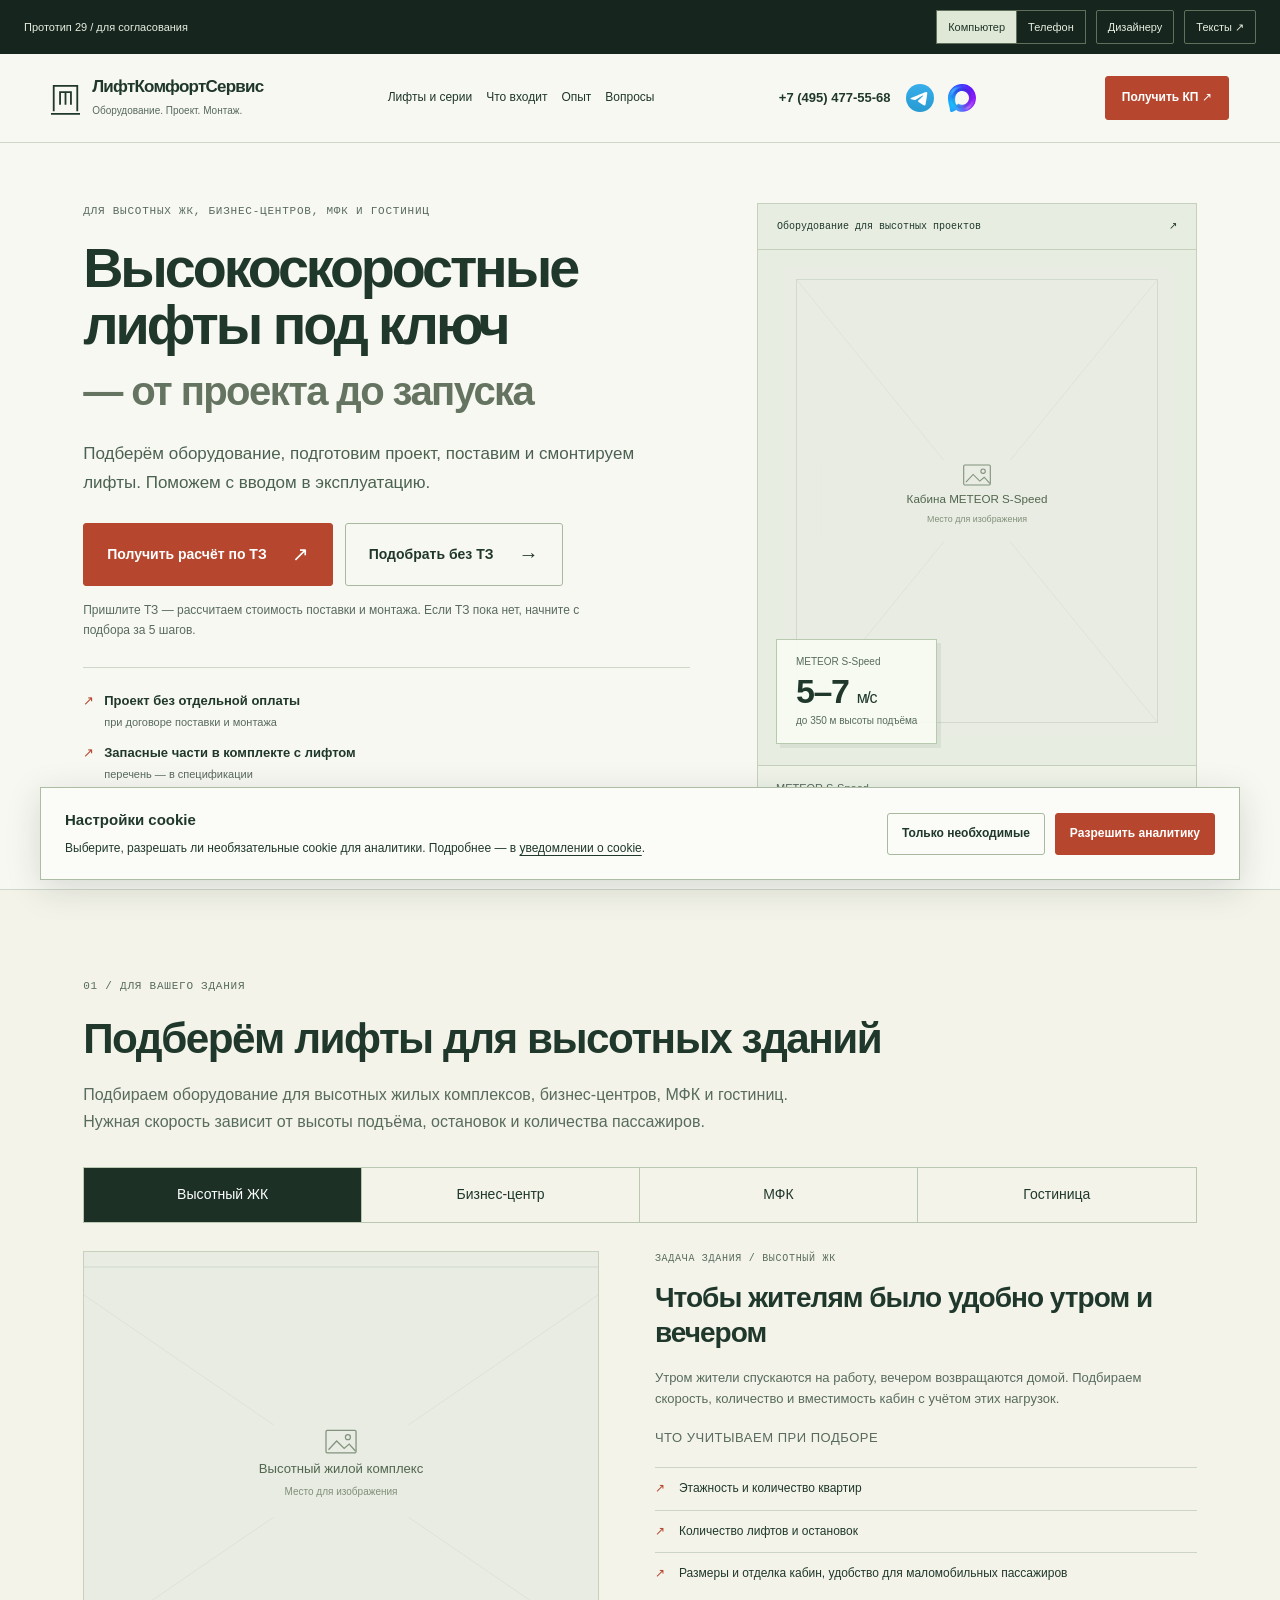
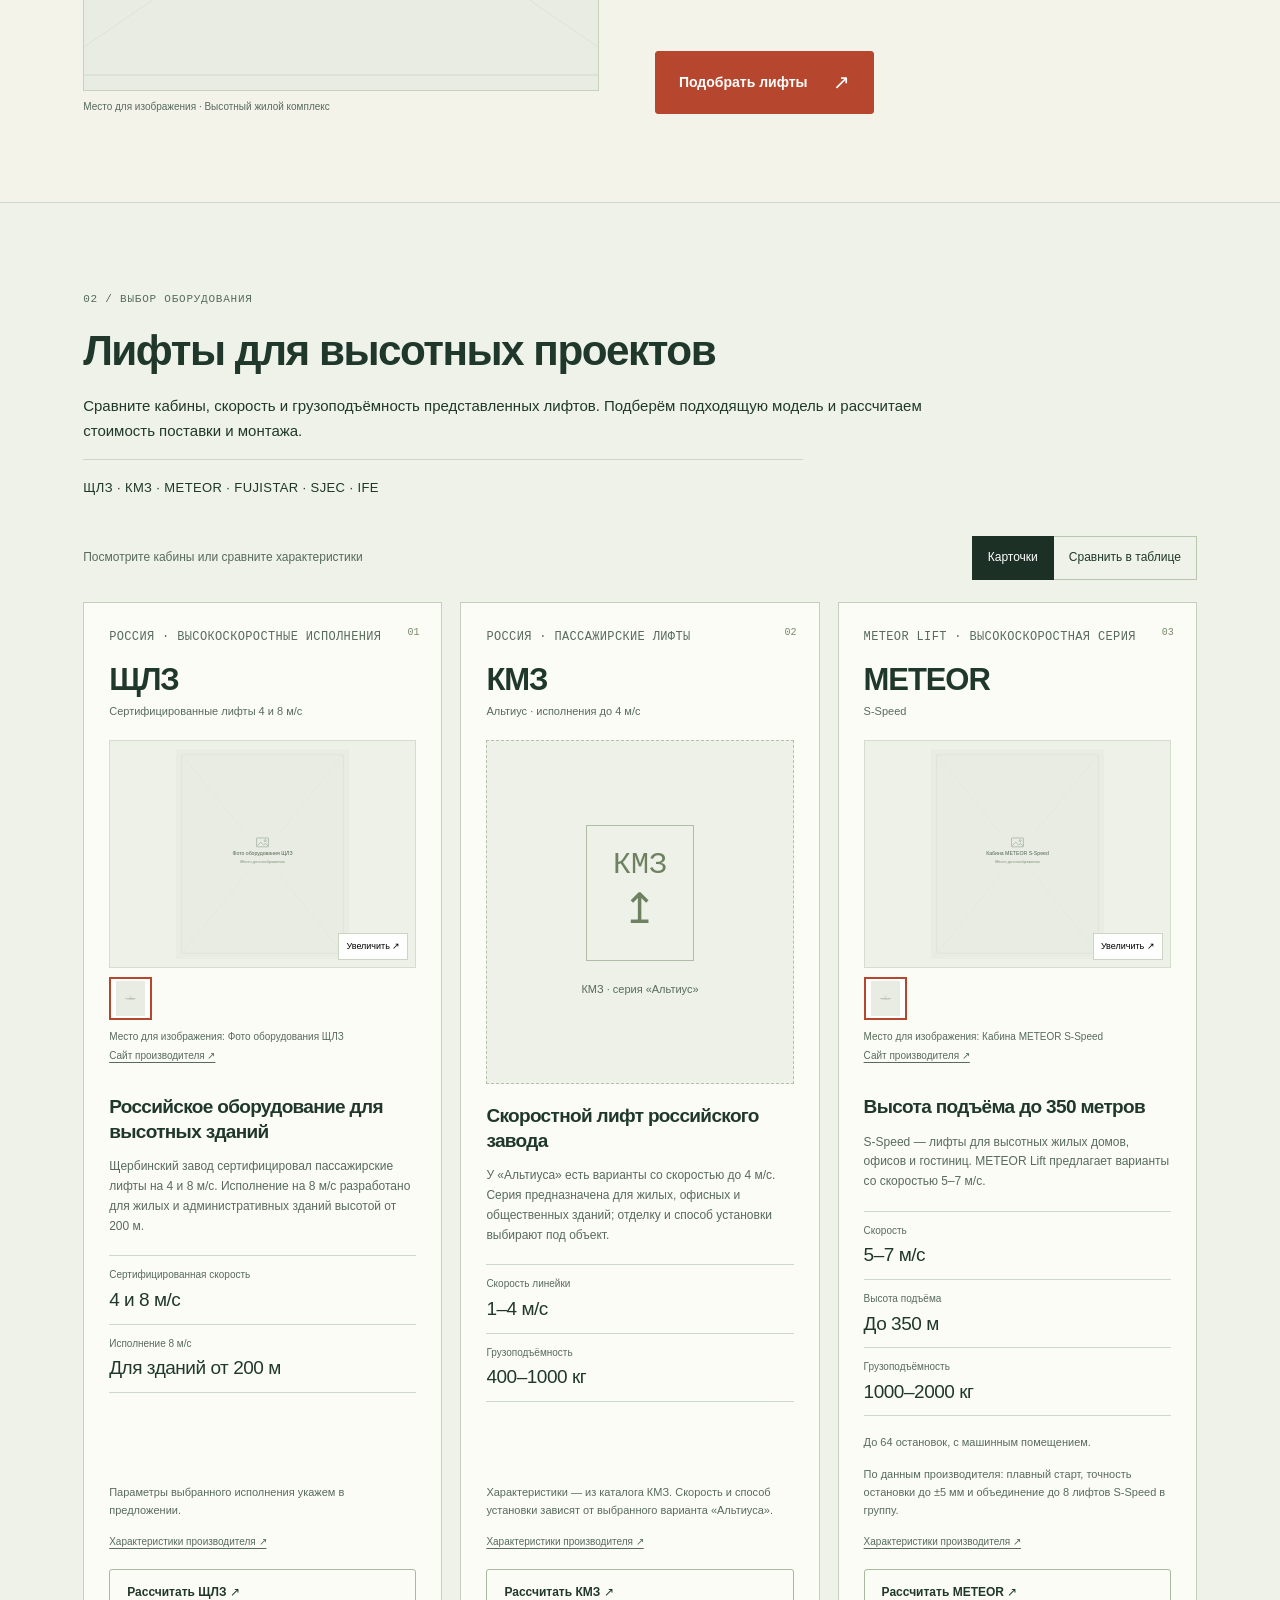
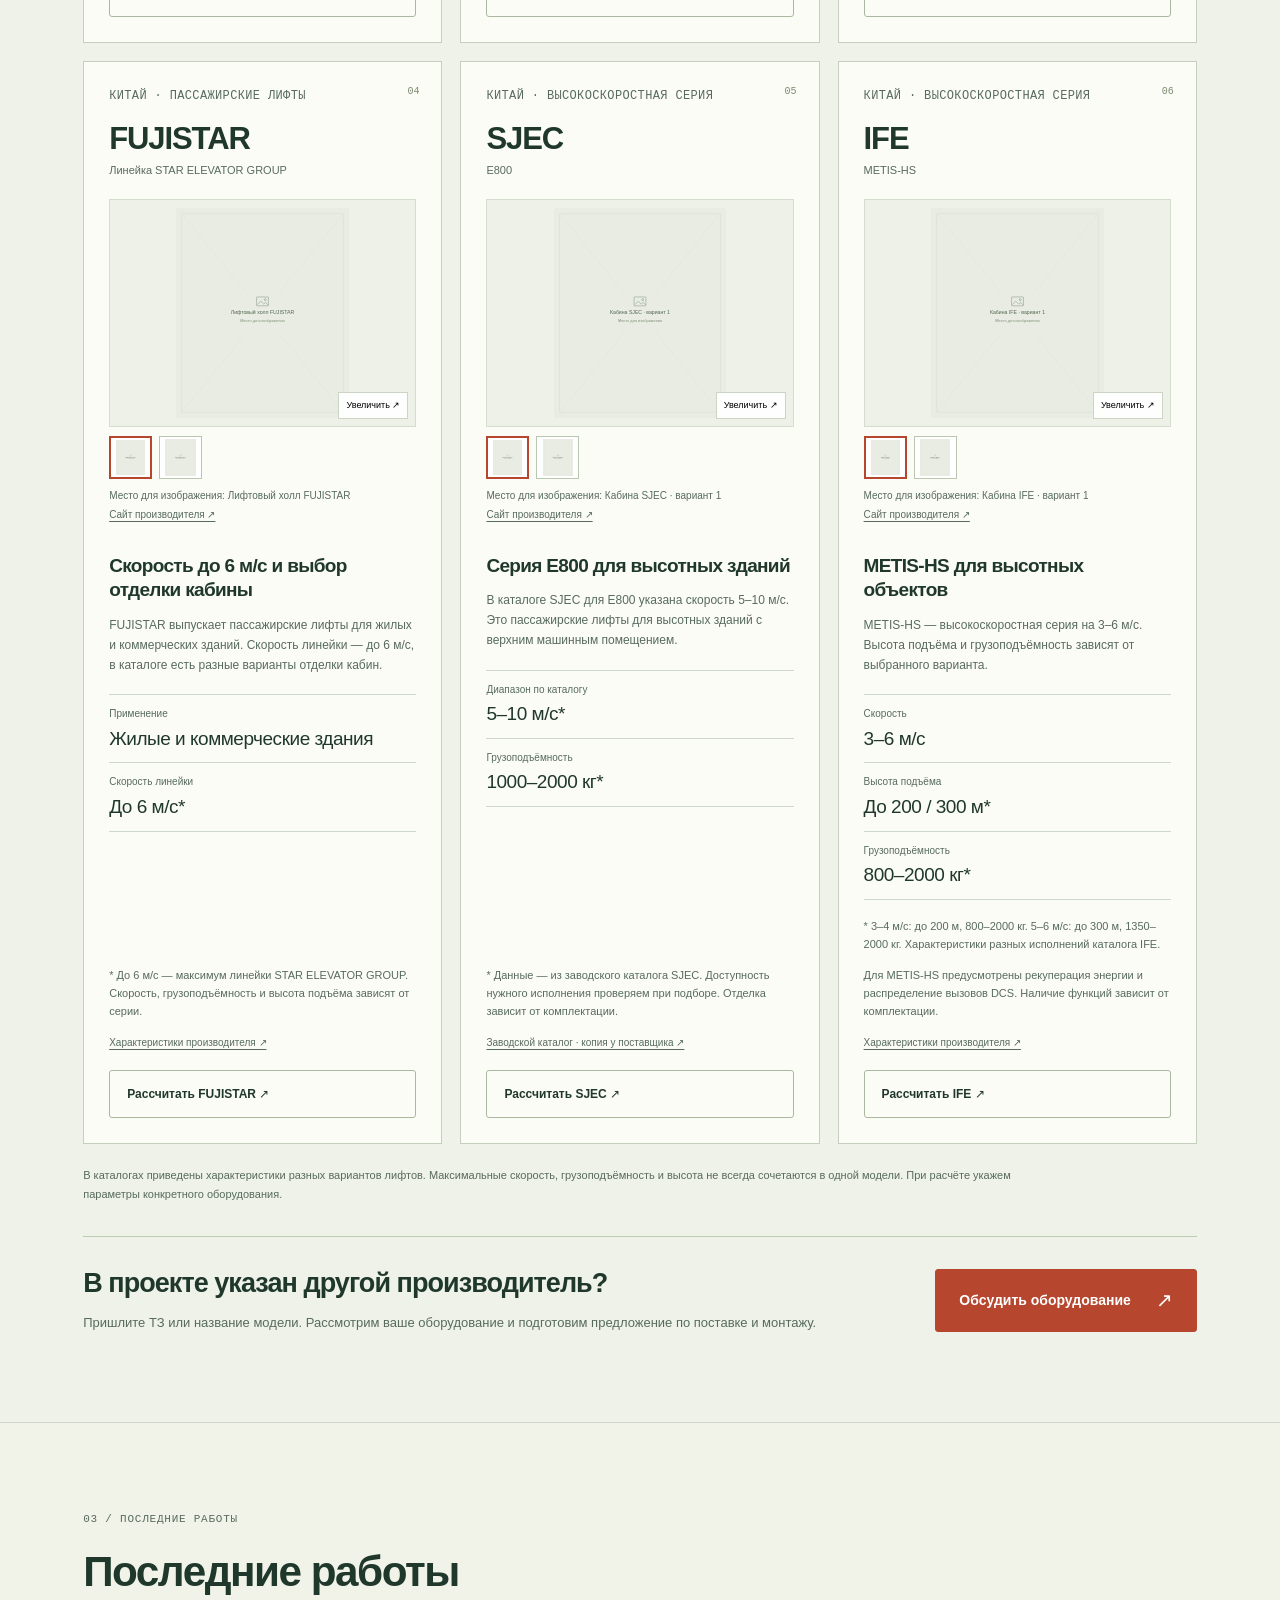
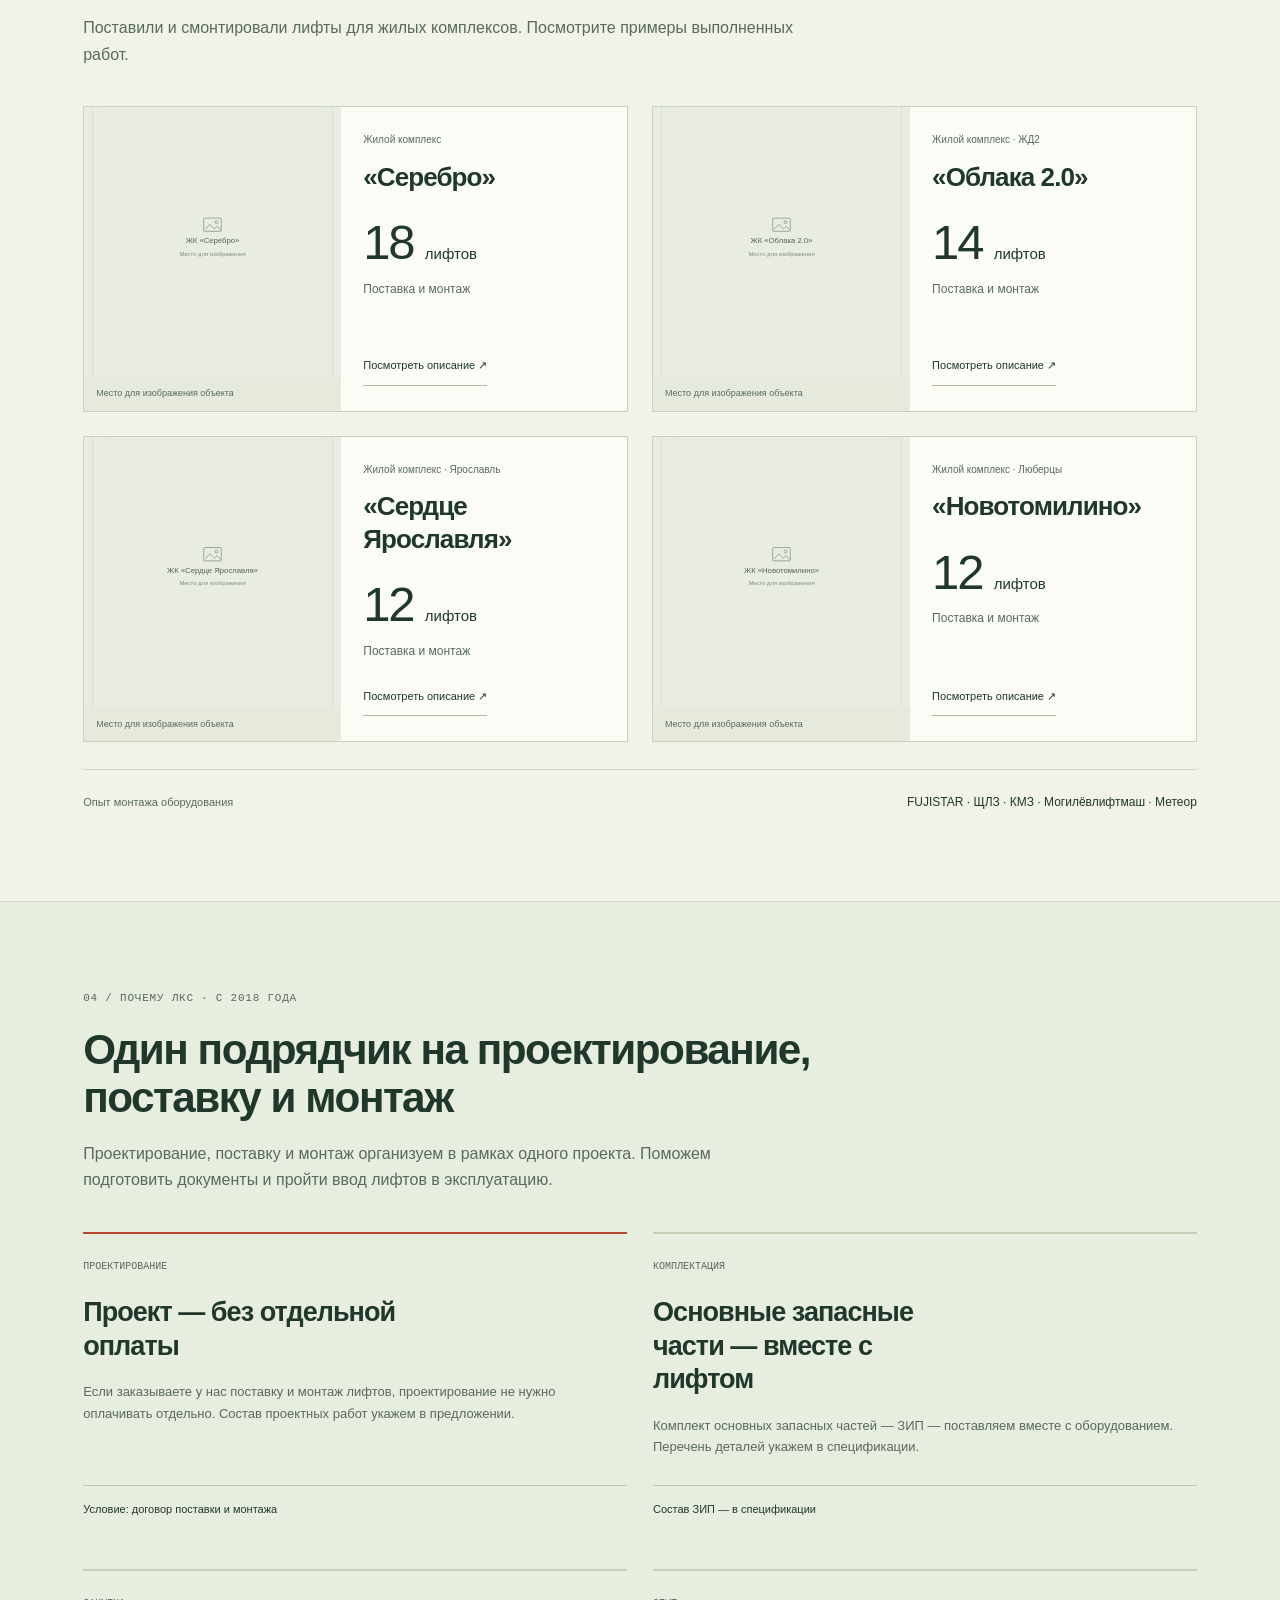
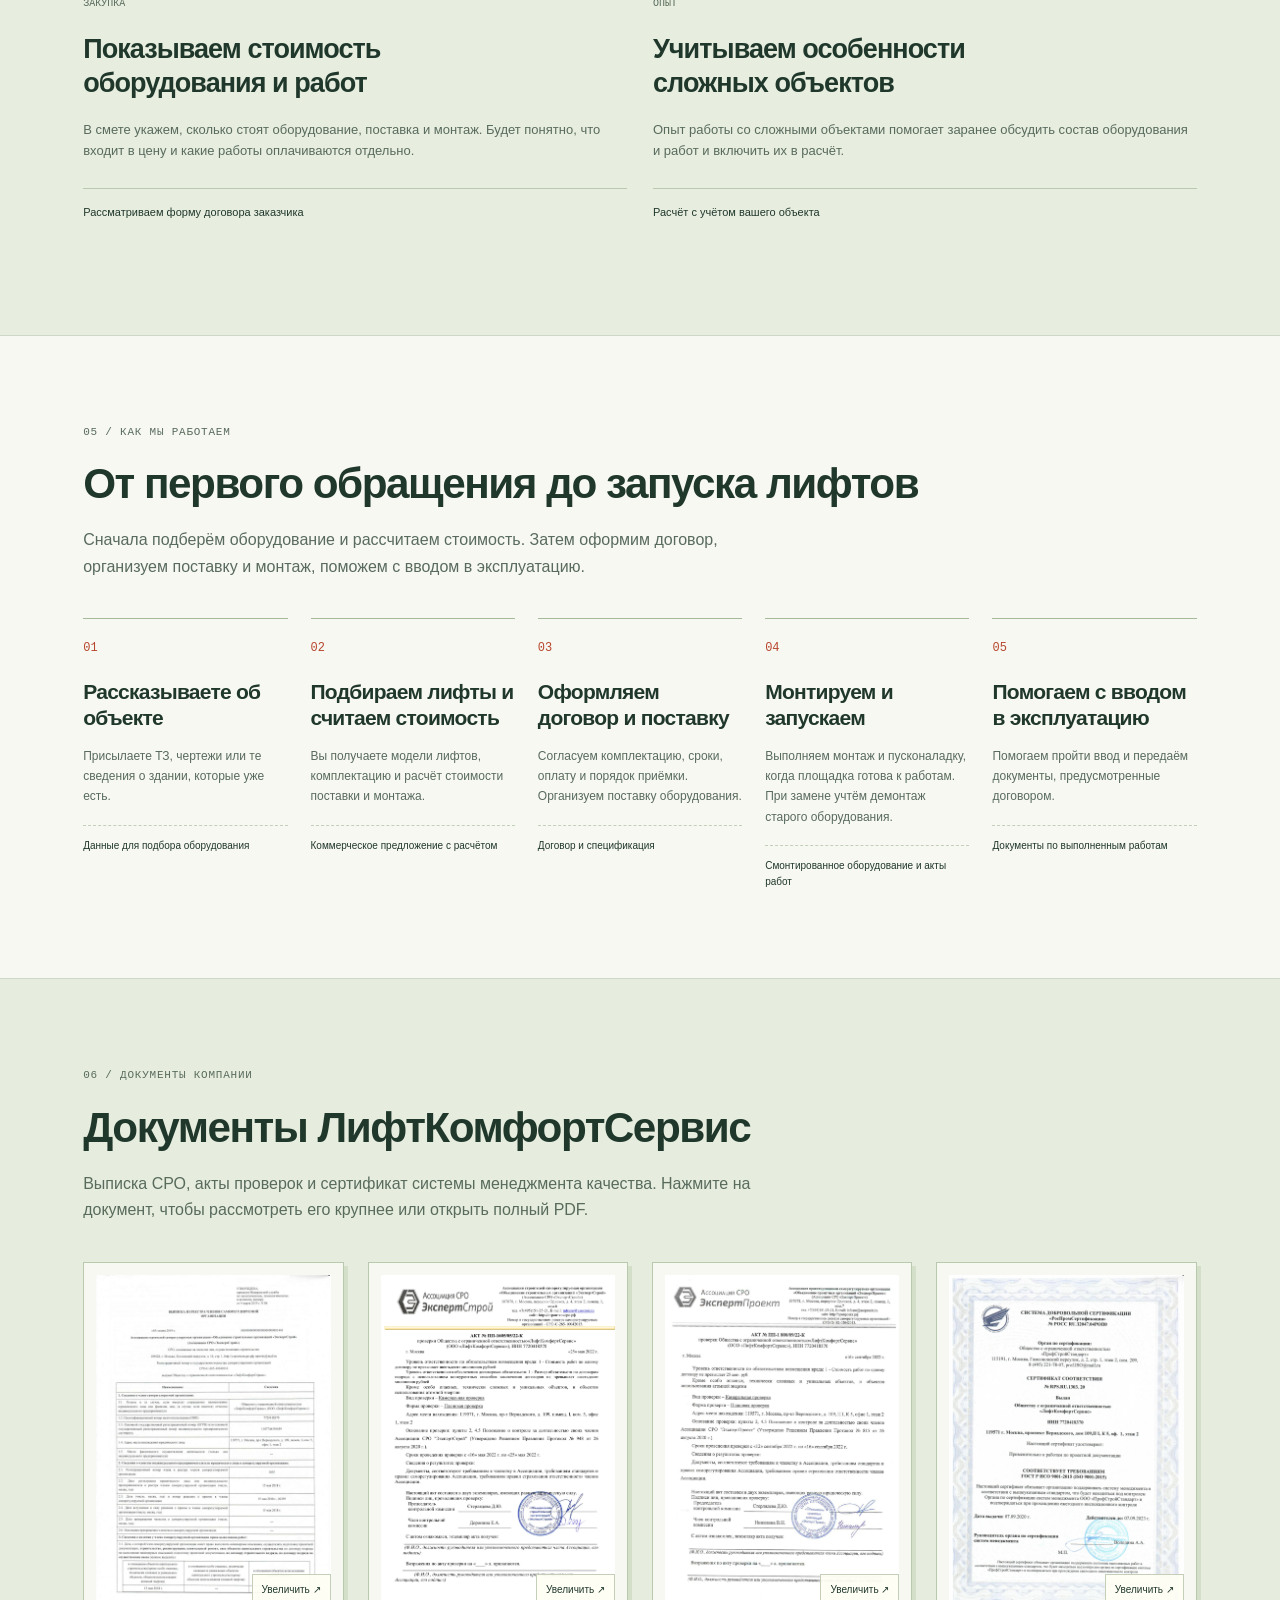
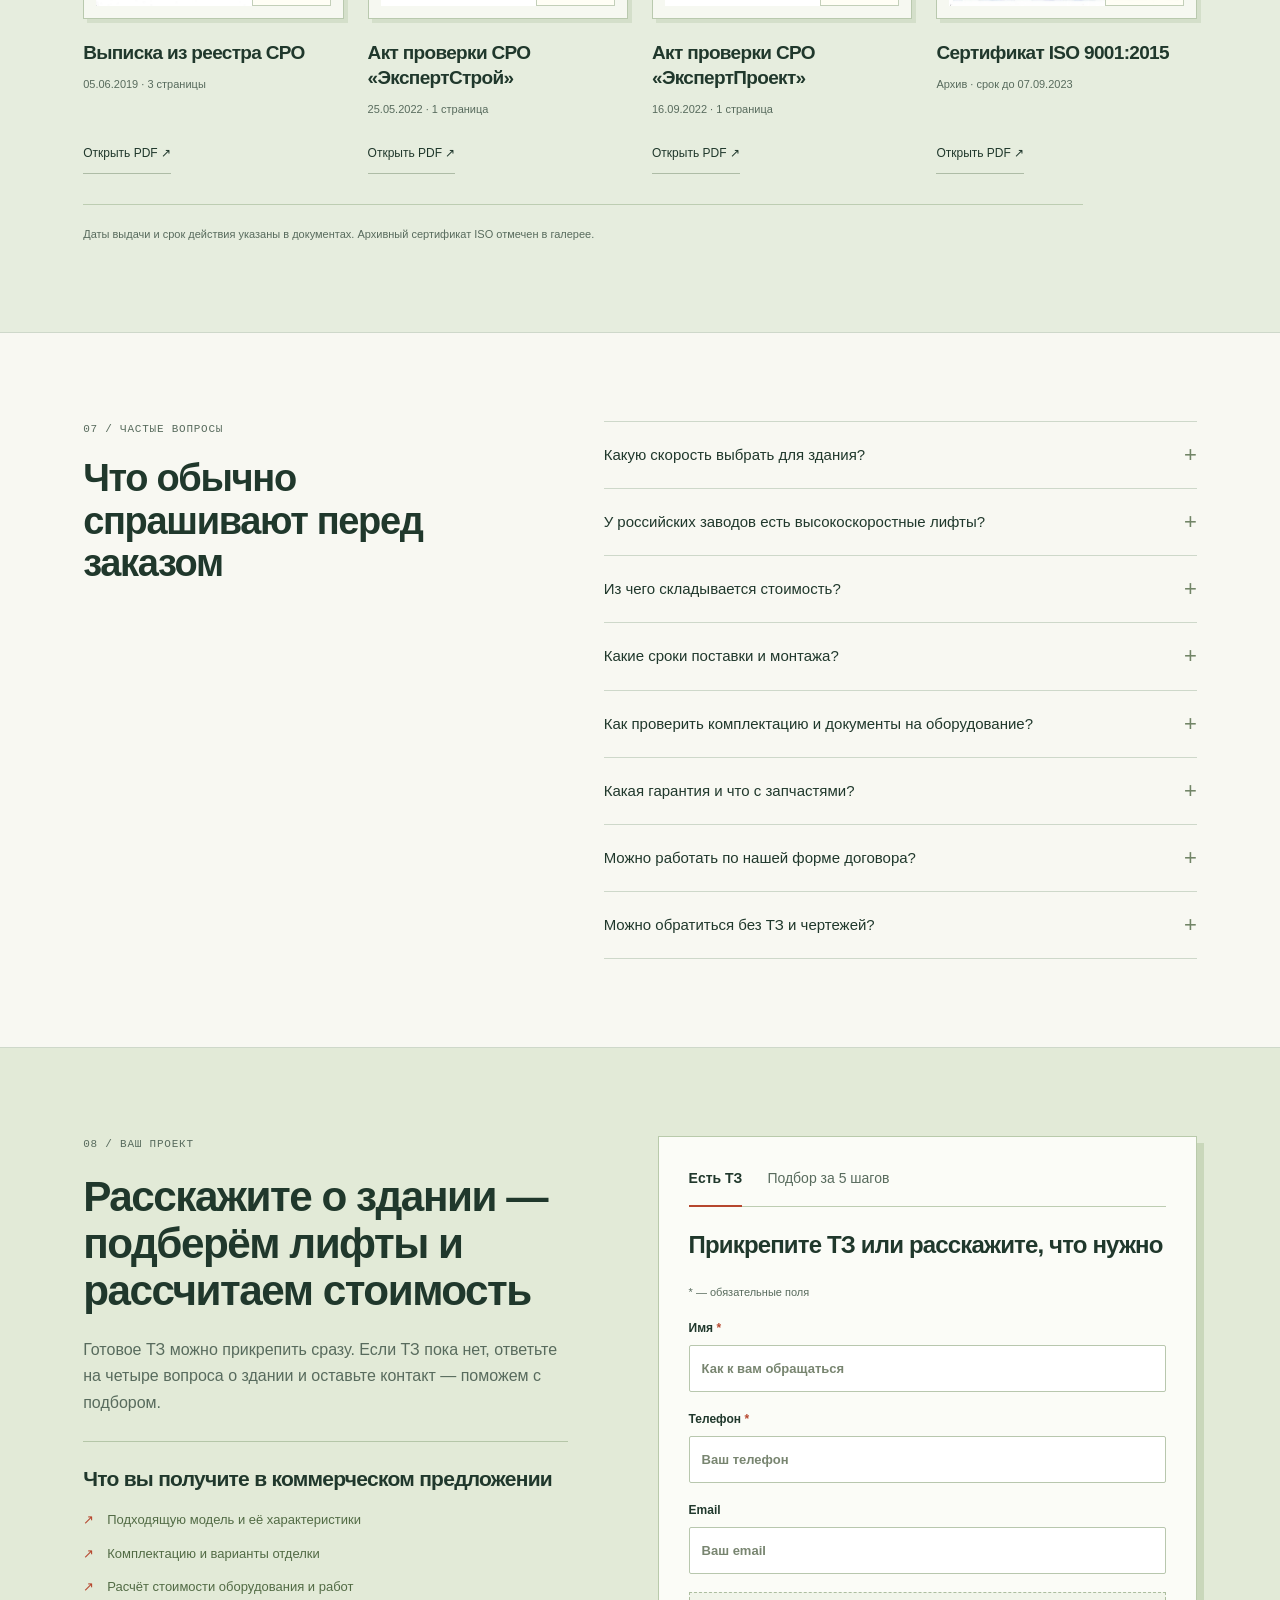
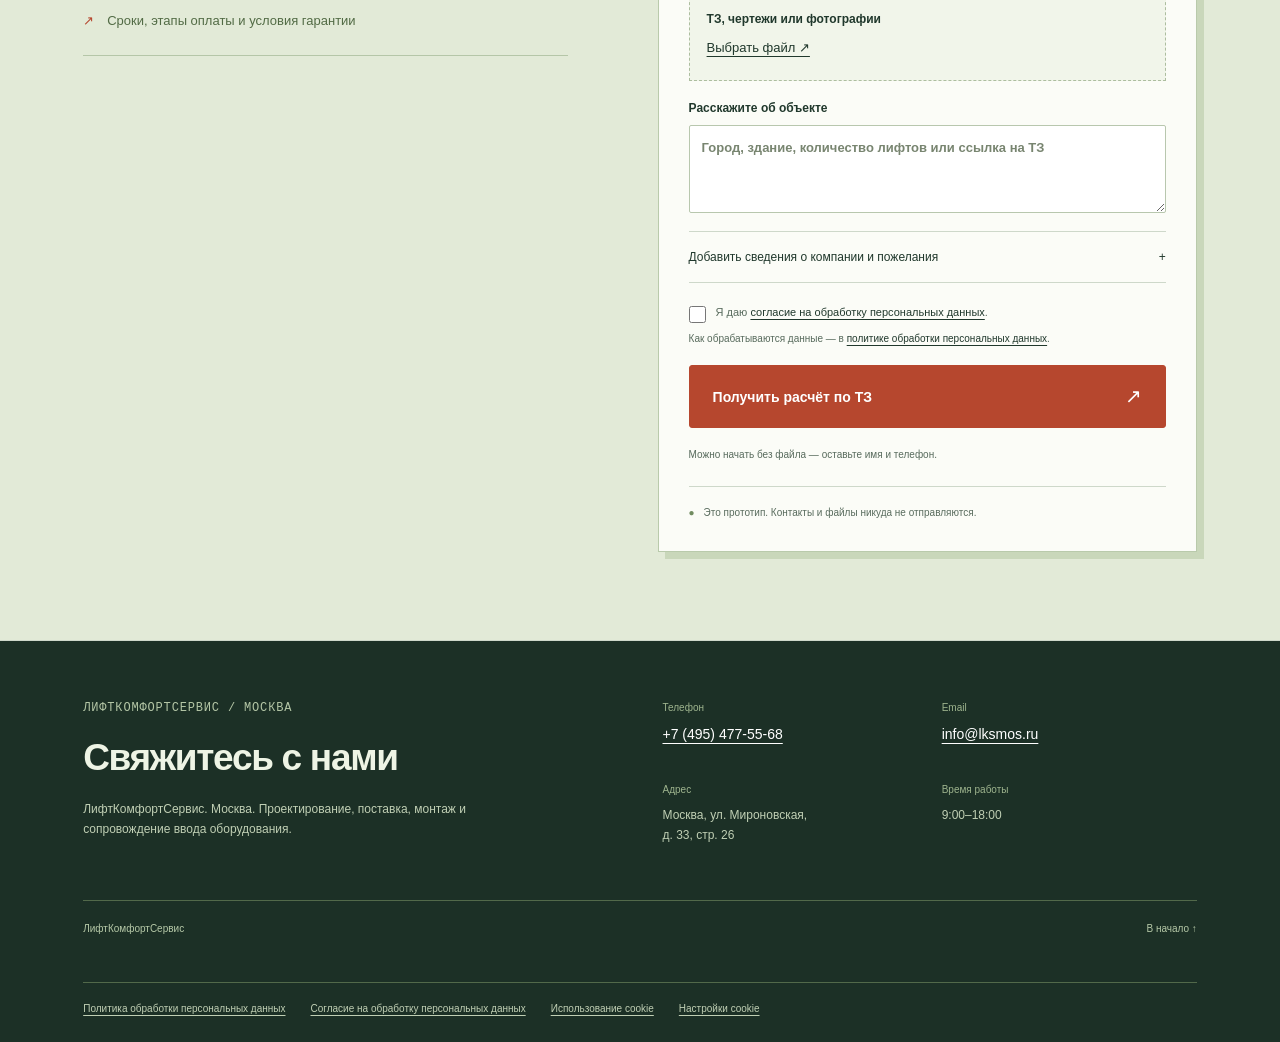
==== commit 5f58de6f: "Replace content images with labeled placeholders" ====
--- a/index.html
+++ b/index.html
@@ -1,19 +1,19 @@
 <!DOCTYPE html>
 
-<html lang="ru"><head><meta charset="utf-8"/><meta content="width=device-width,initial-scale=1" name="viewport"/><meta content="noindex,nofollow" name="robots"/><meta content="Высокоскоростные лифты для высотных проектов: подбор оборудования, проектирование, поставка и монтаж. Кликабельный прототип ЛКС." name="description"/><title>Высокоскоростные лифты под ключ — ЛифтКомфортСервис / прототип</title><link href="styles.css?v=28" rel="stylesheet"/><script defer="" src="app.js?v=28"></script></head><body>
-<div aria-label="Инструменты просмотра прототипа" class="review-bar"><span class="review-title">Прототип 28 / для согласования</span><div class="review-actions"><div aria-label="Ширина страницы" class="device-switch" role="group"><button aria-pressed="true" data-device="desktop" type="button">Компьютер</button><button aria-pressed="false" data-device="mobile" type="button">Телефон</button></div><button id="designer-open" type="button" aria-haspopup="dialog">Дизайнеру</button><button id="copy-open" type="button">Тексты ↗</button></div></div>
+<html lang="ru"><head><meta charset="utf-8"/><meta content="width=device-width,initial-scale=1" name="viewport"/><meta content="noindex,nofollow" name="robots"/><meta content="Высокоскоростные лифты для высотных проектов: подбор оборудования, проектирование, поставка и монтаж. Кликабельный прототип ЛКС." name="description"/><title>Высокоскоростные лифты под ключ — ЛифтКомфортСервис / прототип</title><link href="styles.css?v=29" rel="stylesheet"/><script defer="" src="app.js?v=29"></script></head><body>
+<div aria-label="Инструменты просмотра прототипа" class="review-bar"><span class="review-title">Прототип 29 / для согласования</span><div class="review-actions"><div aria-label="Ширина страницы" class="device-switch" role="group"><button aria-pressed="true" data-device="desktop" type="button">Компьютер</button><button aria-pressed="false" data-device="mobile" type="button">Телефон</button></div><button id="designer-open" type="button" aria-haspopup="dialog">Дизайнеру</button><button id="copy-open" type="button">Тексты ↗</button></div></div>
 <div class="site-shell" id="site-shell"><a class="skip-link" href="#main">К содержанию</a><header class="header"><a aria-label="ЛифтКомфортСервис — к началу" class="brand" href="#top"><svg aria-hidden="true" class="brand-mark" viewbox="0 0 32 36"><path d="M3 32V4h26v28M10 25V11h12v14M16 11v14M0 35h32" fill="none" stroke="currentColor" stroke-width="2"></path></svg><span><strong>ЛифтКомфортСервис</strong><small>Оборудование. Проект. Монтаж.</small></span></a><nav aria-label="Основная навигация" class="nav" id="main-nav"><a href="#equipment">Лифты и серии</a><a href="#benefits">Что входит</a><a href="#projects">Опыт</a><a href="#faq">Вопросы</a></nav><div class="header-connection"><a class="header-phone" href="tel:+74954775568">+7 (495) 477-55-68</a><div aria-label="Написать в мессенджер" class="header-messengers" role="group"><button aria-haspopup="dialog" aria-label="Telegram — демо-кнопка" class="messenger-button" data-messenger="Telegram" title="Telegram" type="button"><img alt="" aria-hidden="true" height="28" src="assets/icons/telegram.svg" width="28"/></button><button aria-haspopup="dialog" aria-label="MAX — демо-кнопка" class="messenger-button" data-messenger="MAX" title="MAX" type="button"><img alt="" aria-hidden="true" height="28" src="assets/icons/max.svg" width="28"/></button></div></div><button class="button small header-cta" aria-haspopup="dialog" aria-controls="quick-contact-dialog" id="quick-contact-open" type="button">Получить КП ↗</button><button aria-controls="main-nav" aria-expanded="false" class="menu-toggle" type="button">Меню <span aria-hidden="true">☰</span></button></header>
-<main id="main"><section class="hero section" id="top"><div class="hero-copy"><p class="eyebrow">Для высотных ЖК, бизнес-центров, МФК и гостиниц</p><h1>Высокоскоростные лифты под ключ <span>— от проекта до запуска</span></h1><p class="lead">Подберём оборудование, подготовим проект, поставим и смонтируем лифты. Поможем с вводом в эксплуатацию.</p><div class="hero-actions"><button class="button" data-modal-lead="tz" aria-haspopup="dialog" type="button">Получить расчёт по ТЗ <span>↗</span></button><button class="button secondary" data-modal-lead="selection" aria-haspopup="dialog" type="button">Подобрать без ТЗ <span>→</span></button></div><p class="micro">Пришлите ТЗ — рассчитаем стоимость поставки и монтажа. Если ТЗ пока нет, начните с подбора за 5 шагов.</p><ul class="hero-benefits"><li><b>Проект без отдельной оплаты</b><span>при договоре поставки и монтажа</span></li><li><b>Запасные части в комплекте с лифтом</b><span>перечень — в спецификации</span></li><li><b>Гарантия до 5 лет</b><span>на условиях договора</span></li></ul></div><div class="hero-visual"><div class="visual-top"><span>Оборудование для высотных проектов</span><span aria-hidden="true">↗</span></div><img alt="Вариант оформления кабины METEOR S-Speed из галереи производителя" class="hero-equipment-image" fetchpriority="high" height="1000" src="assets/manufacturers/meteor-s-speed-cabin.webp" width="691"/><div class="visual-spec"><span>METEOR S-Speed</span><strong>5–7 <small>м/с</small></strong><span>до 350 м высоты подъёма</span></div><p class="hero-photo-caption">Кабина из каталога METEOR.<a href="#equipment-meteor">Посмотреть параметры серии ↗</a></p></div></section>
+<main id="main"><section class="hero section" id="top"><div class="hero-copy"><p class="eyebrow">Для высотных ЖК, бизнес-центров, МФК и гостиниц</p><h1>Высокоскоростные лифты под ключ <span>— от проекта до запуска</span></h1><p class="lead">Подберём оборудование, подготовим проект, поставим и смонтируем лифты. Поможем с вводом в эксплуатацию.</p><div class="hero-actions"><button class="button" data-modal-lead="tz" aria-haspopup="dialog" type="button">Получить расчёт по ТЗ <span>↗</span></button><button class="button secondary" data-modal-lead="selection" aria-haspopup="dialog" type="button">Подобрать без ТЗ <span>→</span></button></div><p class="micro">Пришлите ТЗ — рассчитаем стоимость поставки и монтажа. Если ТЗ пока нет, начните с подбора за 5 шагов.</p><ul class="hero-benefits"><li><b>Проект без отдельной оплаты</b><span>при договоре поставки и монтажа</span></li><li><b>Запасные части в комплекте с лифтом</b><span>перечень — в спецификации</span></li><li><b>Гарантия до 5 лет</b><span>на условиях договора</span></li></ul></div><div class="hero-visual"><div class="visual-top"><span>Оборудование для высотных проектов</span><span aria-hidden="true">↗</span></div><img alt="Место для изображения: Кабина METEOR S-Speed" class="hero-equipment-image" fetchpriority="high" height="1000" src="assets/placeholders/meteor.svg" width="691"/><div class="visual-spec"><span>METEOR S-Speed</span><strong>5–7 <small>м/с</small></strong><span>до 350 м высоты подъёма</span></div><p class="hero-photo-caption">METEOR S-Speed.<a href="#equipment-meteor">Посмотреть параметры серии ↗</a></p></div></section>
 
-<section class="section task-section" id="solutions"><div class="section-intro"><p class="eyebrow">01 / Для вашего здания</p><h2>Подберём лифты для высотных зданий</h2><p>Подбираем оборудование для высотных жилых комплексов, бизнес-центров, МФК и гостиниц. Нужная скорость зависит от высоты подъёма, остановок и количества пассажиров.</p></div><div aria-label="Тип здания" class="segment-tabs" role="tablist"><button aria-controls="segment-panel-residential" aria-selected="true" data-segment="residential" id="segment-residential" role="tab" tabindex="0" type="button">Высотный ЖК</button><button aria-controls="segment-panel-office" aria-selected="false" data-segment="office" id="segment-office" role="tab" tabindex="-1" type="button">Бизнес-центр</button><button aria-controls="segment-panel-mixed" aria-selected="false" data-segment="mixed" id="segment-mixed" role="tab" tabindex="-1" type="button">МФК</button><button aria-controls="segment-panel-hotel" aria-selected="false" data-segment="hotel" id="segment-hotel" role="tab" tabindex="-1" type="button">Гостиница</button></div><div aria-labelledby="segment-residential" class="segment-panel" id="segment-panel-residential" role="tabpanel"><figure class="segment-visual"><img alt="Архитектурная иллюстрация: высотный жилой комплекс" decoding="async" height="800" src="assets/buildings/residential.webp" width="1200"/><figcaption>Иллюстрация · Высотный жилой комплекс</figcaption></figure><div class="segment-details"><div><p class="overline">Задача здания / Высотный ЖК</p><h3>Чтобы жителям было удобно утром и вечером</h3><p>Утром жители спускаются на работу, вечером возвращаются домой. Подбираем скорость, количество и вместимость кабин с учётом этих нагрузок.</p></div><div class="input-map"><p>Что учитываем при подборе</p><ul><li>Этажность и количество квартир</li><li>Количество лифтов и остановок</li><li>Размеры и отделка кабин, удобство для маломобильных пассажиров</li></ul></div><button class="button" data-modal-lead="selection" aria-haspopup="dialog" data-object="Жилой комплекс" type="button">Подобрать лифты<span>↗</span></button></div></div><div aria-labelledby="segment-office" class="segment-panel" hidden="" id="segment-panel-office" role="tabpanel"><figure class="segment-visual"><img alt="Архитектурная иллюстрация: бизнес-центр" decoding="async" height="800" src="assets/buildings/office.webp" width="1200"/><figcaption>Иллюстрация · Бизнес-центр</figcaption></figure><div class="segment-details"><div><p class="overline">Задача здания / Бизнес-центр</p><h3>Удобный подъём для сотрудников и гостей</h3><p>В бизнес-центре многие приезжают к началу рабочего дня. Учитываем утренний поток, поездки между этажами и совместную работу нескольких лифтов.</p></div><div class="input-map"><p>Что учитываем при подборе</p><ul><li>Сколько людей работает на каждом этаже</li><li>Какие этажи обслуживает каждая группа лифтов</li><li>Требования к контролю доступа</li></ul></div><button class="button" data-modal-lead="selection" aria-haspopup="dialog" data-object="Бизнес-центр" type="button">Подобрать лифты<span>↗</span></button></div></div><div aria-labelledby="segment-mixed" class="segment-panel" hidden="" id="segment-panel-mixed" role="tabpanel"><figure class="segment-visual"><img alt="Архитектурная иллюстрация: многофункциональный комплекс" decoding="async" height="800" src="assets/buildings/mixed.webp" width="1200"/><figcaption>Иллюстрация · Многофункциональный комплекс</figcaption></figure><div class="segment-details"><div><p class="overline">Задача здания / МФК</p><h3>Для жителей, сотрудников и посетителей комплекса</h3><p>В одном комплексе люди едут в квартиры, офисы и общественные зоны. Подбираем лифты с учётом этих маршрутов и нагрузки на каждую часть здания.</p></div><div class="input-map"><p>Что учитываем при подборе</p><ul><li>Жилые, офисные и общественные зоны</li><li>Маршруты пассажиров и нужные остановки</li><li>Поездки посетителей, сотрудников и служб здания</li></ul></div><button class="button" data-modal-lead="selection" aria-haspopup="dialog" data-object="МФК" type="button">Подобрать лифты<span>↗</span></button></div></div><div aria-labelledby="segment-hotel" class="segment-panel" hidden="" id="segment-panel-hotel" role="tabpanel"><figure class="segment-visual"><img alt="Архитектурная иллюстрация: гостиница" decoding="async" height="800" src="assets/buildings/hotel.webp" width="1200"/><figcaption>Иллюстрация · Гостиница</figcaption></figure><div class="segment-details"><div><p class="overline">Задача здания / Гостиница</p><h3>Для гостей с багажом и работы персонала</h3><p>Гостям нужны удобные кабины для поездок с багажом, персоналу — лифты для повседневной работы. Учитываем оба сценария и требования к отделке.</p></div><div class="input-map"><p>Что учитываем при подборе</p><ul><li>Категория гостиницы и количество гостей</li><li>Гостевые и служебные маршруты</li><li>Вместимость и оформление кабин</li></ul></div><button class="button" data-modal-lead="selection" aria-haspopup="dialog" data-object="Гостиница" type="button">Подобрать лифты<span>↗</span></button></div></div></section>
+<section class="section task-section" id="solutions"><div class="section-intro"><p class="eyebrow">01 / Для вашего здания</p><h2>Подберём лифты для высотных зданий</h2><p>Подбираем оборудование для высотных жилых комплексов, бизнес-центров, МФК и гостиниц. Нужная скорость зависит от высоты подъёма, остановок и количества пассажиров.</p></div><div aria-label="Тип здания" class="segment-tabs" role="tablist"><button aria-controls="segment-panel-residential" aria-selected="true" data-segment="residential" id="segment-residential" role="tab" tabindex="0" type="button">Высотный ЖК</button><button aria-controls="segment-panel-office" aria-selected="false" data-segment="office" id="segment-office" role="tab" tabindex="-1" type="button">Бизнес-центр</button><button aria-controls="segment-panel-mixed" aria-selected="false" data-segment="mixed" id="segment-mixed" role="tab" tabindex="-1" type="button">МФК</button><button aria-controls="segment-panel-hotel" aria-selected="false" data-segment="hotel" id="segment-hotel" role="tab" tabindex="-1" type="button">Гостиница</button></div><div aria-labelledby="segment-residential" class="segment-panel" id="segment-panel-residential" role="tabpanel"><figure class="segment-visual"><img alt="Место для изображения: Высотный жилой комплекс" decoding="async" height="800" src="assets/placeholders/residential.svg" width="1200"/><figcaption>Место для изображения · Высотный жилой комплекс</figcaption></figure><div class="segment-details"><div><p class="overline">Задача здания / Высотный ЖК</p><h3>Чтобы жителям было удобно утром и вечером</h3><p>Утром жители спускаются на работу, вечером возвращаются домой. Подбираем скорость, количество и вместимость кабин с учётом этих нагрузок.</p></div><div class="input-map"><p>Что учитываем при подборе</p><ul><li>Этажность и количество квартир</li><li>Количество лифтов и остановок</li><li>Размеры и отделка кабин, удобство для маломобильных пассажиров</li></ul></div><button class="button" data-modal-lead="selection" aria-haspopup="dialog" data-object="Жилой комплекс" type="button">Подобрать лифты<span>↗</span></button></div></div><div aria-labelledby="segment-office" class="segment-panel" hidden="" id="segment-panel-office" role="tabpanel"><figure class="segment-visual"><img alt="Место для изображения: Бизнес-центр" decoding="async" height="800" src="assets/placeholders/office.svg" width="1200"/><figcaption>Место для изображения · Бизнес-центр</figcaption></figure><div class="segment-details"><div><p class="overline">Задача здания / Бизнес-центр</p><h3>Удобный подъём для сотрудников и гостей</h3><p>В бизнес-центре многие приезжают к началу рабочего дня. Учитываем утренний поток, поездки между этажами и совместную работу нескольких лифтов.</p></div><div class="input-map"><p>Что учитываем при подборе</p><ul><li>Сколько людей работает на каждом этаже</li><li>Какие этажи обслуживает каждая группа лифтов</li><li>Требования к контролю доступа</li></ul></div><button class="button" data-modal-lead="selection" aria-haspopup="dialog" data-object="Бизнес-центр" type="button">Подобрать лифты<span>↗</span></button></div></div><div aria-labelledby="segment-mixed" class="segment-panel" hidden="" id="segment-panel-mixed" role="tabpanel"><figure class="segment-visual"><img alt="Место для изображения: Многофункциональный комплекс" decoding="async" height="800" src="assets/placeholders/mixed.svg" width="1200"/><figcaption>Место для изображения · Многофункциональный комплекс</figcaption></figure><div class="segment-details"><div><p class="overline">Задача здания / МФК</p><h3>Для жителей, сотрудников и посетителей комплекса</h3><p>В одном комплексе люди едут в квартиры, офисы и общественные зоны. Подбираем лифты с учётом этих маршрутов и нагрузки на каждую часть здания.</p></div><div class="input-map"><p>Что учитываем при подборе</p><ul><li>Жилые, офисные и общественные зоны</li><li>Маршруты пассажиров и нужные остановки</li><li>Поездки посетителей, сотрудников и служб здания</li></ul></div><button class="button" data-modal-lead="selection" aria-haspopup="dialog" data-object="МФК" type="button">Подобрать лифты<span>↗</span></button></div></div><div aria-labelledby="segment-hotel" class="segment-panel" hidden="" id="segment-panel-hotel" role="tabpanel"><figure class="segment-visual"><img alt="Место для изображения: Гостиница" decoding="async" height="800" src="assets/placeholders/hotel.svg" width="1200"/><figcaption>Место для изображения · Гостиница</figcaption></figure><div class="segment-details"><div><p class="overline">Задача здания / Гостиница</p><h3>Для гостей с багажом и работы персонала</h3><p>Гостям нужны удобные кабины для поездок с багажом, персоналу — лифты для повседневной работы. Учитываем оба сценария и требования к отделке.</p></div><div class="input-map"><p>Что учитываем при подборе</p><ul><li>Категория гостиницы и количество гостей</li><li>Гостевые и служебные маршруты</li><li>Вместимость и оформление кабин</li></ul></div><button class="button" data-modal-lead="selection" aria-haspopup="dialog" data-object="Гостиница" type="button">Подобрать лифты<span>↗</span></button></div></div></section>
 <section class="section equipment-section" id="equipment">
 <div class="section-intro"><p class="eyebrow">02 / Выбор оборудования</p><h2>Лифты для высотных проектов</h2><p>Сравните кабины, скорость и грузоподъёмность представленных лифтов. Подберём подходящую модель и рассчитаем стоимость поставки и монтажа.</p><p class="factory-supply">ЩЛЗ · КМЗ · METEOR · FUJISTAR · SJEC · IFE</p></div>
-<div class="equipment-toolbar"><p>Посмотрите кабины или сравните характеристики</p><div aria-label="Вид оборудования" class="view-switch" role="group"><button aria-pressed="true" data-equipment-view="cards" type="button">Карточки</button><button aria-pressed="false" data-equipment-view="table" type="button">Сравнить в таблице</button></div></div><div class="equipment-grid"><article class="equipment-card" id="equipment-shlz"><p class="equipment-country">Россия · Высокоскоростные исполнения</p><span class="card-index">01</span><h3>ЩЛЗ<small>Сертифицированные лифты 4 и 8 м/с</small></h3><figure class="equipment-gallery" data-brand-gallery="ЩЛЗ"><button aria-haspopup="dialog" aria-label="Увеличить: Иллюстрация из сообщения ЩЛЗ о сертификации 8 м/с" class="equipment-photo-open" type="button"><img alt="Панель управления и отделка кабины на иллюстрации Щербинского лифтостроительного завода" decoding="async" height="799" loading="lazy" src="assets/manufacturers/shlz-cabin-detail.webp" width="1200"/><span aria-hidden="true" class="photo-zoom">Увеличить ↗</span></button><div aria-label="Изображения ЩЛЗ" class="equipment-thumbs" role="group"><button aria-label="Показать: Иллюстрация из сообщения ЩЛЗ о сертификации 8 м/с" aria-pressed="true" data-alt="Панель управления и отделка кабины на иллюстрации Щербинского лифтостроительного завода" data-caption="Иллюстрация из сообщения ЩЛЗ о сертификации 8 м/с" data-equipment-photo="" data-height="799" data-source="https://www.shlz.ru/news/shcherbinskiy-liftostroitelnyy-zavod-sertifitsiroval-lift-so-skorostyu-8-metrov-v-sekundu/" data-src="assets/manufacturers/shlz-cabin-detail.webp" data-width="1200" type="button"><img alt="" decoding="async" height="56" loading="lazy" src="assets/manufacturers/shlz-cabin-detail.webp" width="56"/></button></div><figcaption><span class="equipment-photo-caption">Иллюстрация из сообщения ЩЛЗ о сертификации 8 м/с</span><a class="equipment-photo-source" href="https://www.shlz.ru/news/shcherbinskiy-liftostroitelnyy-zavod-sertifitsiroval-lift-so-skorostyu-8-metrov-v-sekundu/" rel="noopener noreferrer" target="_blank">Сайт производителя ↗</a></figcaption></figure><h4 class="equipment-benefit">Российское оборудование для высотных зданий</h4><p>Щербинский завод сертифицировал пассажирские лифты на 4 и 8 м/с. Исполнение на 8 м/с разработано для жилых и административных зданий высотой от 200 м.</p><dl><div><dt>Сертифицированная скорость</dt><dd>4 и 8 м/с</dd></div><div><dt>Исполнение 8 м/с</dt><dd>Для зданий от 200 м</dd></div></dl><p class="equipment-detail">На фото — оборудование ЩЛЗ. Параметры выбранного исполнения укажем в предложении.</p><p class="equipment-spec-source"><a href="https://www.shlz.ru/news/shcherbinskiy-liftostroitelnyy-zavod-sertifitsiroval-lift-so-skorostyu-8-metrov-v-sekundu/" rel="noopener noreferrer" target="_blank">Характеристики производителя ↗</a></p><button class="button secondary full" data-brand="ЩЛЗ" data-lead="selection" type="button">Рассчитать ЩЛЗ ↗</button></article><article class="equipment-card" id="equipment-kmz"><p class="equipment-country">Россия · Пассажирские лифты</p><span class="card-index">02</span><h3>КМЗ<small>Альтиус · исполнения до 4 м/с</small></h3><figure class="equipment-pending"><div aria-hidden="true" class="equipment-pending-mark">КМЗ<span>↥</span></div><figcaption>КМЗ · серия «Альтиус»</figcaption></figure><h4 class="equipment-benefit">Скоростной лифт российского завода</h4><p>У «Альтиуса» есть варианты со скоростью до 4 м/с. Серия предназначена для жилых, офисных и общественных зданий; отделку и способ установки выбирают под объект.</p><dl><div><dt>Скорость линейки</dt><dd>1–4 м/с</dd></div><div><dt>Грузоподъёмность</dt><dd>400–1000 кг</dd></div></dl><p class="equipment-detail">Характеристики — из каталога КМЗ. Скорость и способ установки зависят от выбранного варианта «Альтиуса».</p><p class="equipment-spec-source"><a href="https://www.kmzlift.ru/altius/" rel="noopener noreferrer" target="_blank">Характеристики производителя ↗</a></p><button class="button secondary full" data-brand="КМЗ" data-lead="selection" type="button">Рассчитать КМЗ ↗</button></article><article class="equipment-card" id="equipment-meteor"><p class="equipment-country">METEOR Lift · Высокоскоростная серия</p><span class="card-index">03</span><h3>METEOR<small>S-Speed</small></h3><figure class="equipment-gallery" data-brand-gallery="METEOR"><button aria-haspopup="dialog" aria-label="Увеличить: Вариант оформления кабины из галереи METEOR S-Speed" class="equipment-photo-open" type="button"><img alt="Кабина с серебристой отделкой из официальной галереи METEOR S-Speed" decoding="async" height="1000" loading="lazy" src="assets/manufacturers/meteor-s-speed-cabin.webp" width="691"/><span aria-hidden="true" class="photo-zoom">Увеличить ↗</span></button><div aria-label="Изображения METEOR" class="equipment-thumbs" role="group"><button aria-label="Показать: Вариант оформления кабины из галереи METEOR S-Speed" aria-pressed="true" data-alt="Кабина с серебристой отделкой из официальной галереи METEOR S-Speed" data-caption="Вариант оформления кабины из галереи METEOR S-Speed" data-equipment-photo="" data-height="1000" data-source="https://meteor.ru/equipment/passengerelevators/s-speed/" data-src="assets/manufacturers/meteor-s-speed-cabin.webp" data-width="691" type="button"><img alt="" decoding="async" height="56" loading="lazy" src="assets/manufacturers/meteor-s-speed-cabin.webp" width="56"/></button></div><figcaption><span class="equipment-photo-caption">Вариант оформления кабины из галереи METEOR S-Speed</span><a class="equipment-photo-source" href="https://meteor.ru/equipment/passengerelevators/s-speed/" rel="noopener noreferrer" target="_blank">Сайт производителя ↗</a></figcaption></figure><h4 class="equipment-benefit">Высота подъёма до 350 метров</h4><p>S-Speed — лифты для высотных жилых домов, офисов и гостиниц. METEOR Lift предлагает варианты со скоростью 5–7 м/с.</p><dl><div><dt>Скорость</dt><dd>5–7 м/с</dd></div><div><dt>Высота подъёма</dt><dd>До 350 м</dd></div><div><dt>Грузоподъёмность</dt><dd>1000–2000 кг</dd></div></dl><p class="equipment-detail">До 64 остановок, с машинным помещением.</p><p class="equipment-detail">По данным производителя: плавный старт, точность остановки до ±5 мм и объединение до 8 лифтов S-Speed в группу.</p><p class="equipment-spec-source"><a href="https://meteor.ru/equipment/passengerelevators/s-speed/" rel="noopener noreferrer" target="_blank">Характеристики производителя ↗</a></p><button class="button secondary full" data-brand="Метеор" data-lead="selection" type="button">Рассчитать METEOR ↗</button></article><article class="equipment-card" id="equipment-fujistar"><p class="equipment-country">Китай · Пассажирские лифты</p><span class="card-index">04</span><h3>FUJISTAR<small>Линейка STAR ELEVATOR GROUP</small></h3><figure class="equipment-gallery" data-brand-gallery="FUJISTAR"><button aria-haspopup="dialog" aria-label="Увеличить: Лифтовый холл FUJISTAR / Star" class="equipment-photo-open" type="button"><img alt="Лифтовый холл с рядом дверей пассажирских лифтов, изображение из каталога Star Elevator Group" decoding="async" height="710" loading="lazy" src="assets/manufacturers/fujistar-lift-lobby.png" width="1000"/><span aria-hidden="true" class="photo-zoom">Увеличить ↗</span></button><div aria-label="Изображения FUJISTAR" class="equipment-thumbs" role="group"><button aria-label="Показать: Лифтовый холл FUJISTAR / Star" aria-pressed="true" data-alt="Лифтовый холл с рядом дверей пассажирских лифтов, изображение из каталога Star Elevator Group" data-caption="Лифтовый холл FUJISTAR / Star" data-equipment-photo="" data-height="710" data-source="https://www.starelevatorgroup.com/PASSENGER-ELEVATOR-pd40702622.html" data-src="assets/manufacturers/fujistar-lift-lobby.png" data-width="1000" type="button"><img alt="" decoding="async" height="56" loading="lazy" src="assets/manufacturers/fujistar-lift-lobby.png" width="56"/></button><button aria-label="Показать: Варианты оформления кабин FUJISTAR / Star" aria-pressed="false" data-alt="Каталожный лист Star Elevator Group с девятью вариантами отделки кабин Noble Wood-Grain Style" data-caption="Варианты оформления кабин FUJISTAR / Star" data-equipment-photo="" data-height="1256" data-source="https://www.starelevatorgroup.com/PASSENGER-ELEVATOR-pd40702622.html" data-src="assets/manufacturers/fujistar-cabin-finishes.png" data-width="781" type="button"><img alt="" decoding="async" height="56" loading="lazy" src="assets/manufacturers/fujistar-cabin-finishes.png" width="56"/></button></div><figcaption><span class="equipment-photo-caption">Лифтовый холл FUJISTAR / Star</span><a class="equipment-photo-source" href="https://www.starelevatorgroup.com/PASSENGER-ELEVATOR-pd40702622.html" rel="noopener noreferrer" target="_blank">Сайт производителя ↗</a></figcaption></figure><h4 class="equipment-benefit">Скорость до 6 м/с и выбор отделки кабины</h4><p>FUJISTAR выпускает пассажирские лифты для жилых и коммерческих зданий. Скорость линейки — до 6 м/с, в каталоге есть разные варианты отделки кабин.</p><dl><div><dt>Применение</dt><dd>Жилые и коммерческие здания</dd></div><div><dt>Скорость линейки</dt><dd>До 6 м/с*</dd></div></dl><p class="equipment-detail">* До 6 м/с — максимум линейки STAR ELEVATOR GROUP. Скорость, грузоподъёмность и высота подъёма зависят от серии.</p><p class="equipment-spec-source"><a href="https://www.starelevatorgroup.com/aboutus.html" rel="noopener noreferrer" target="_blank">Характеристики производителя ↗</a></p><button class="button secondary full" data-brand="FUJISTAR" data-lead="selection" type="button">Рассчитать FUJISTAR ↗</button></article><article class="equipment-card" id="equipment-sjec"><p class="equipment-country">Китай · Высокоскоростная серия</p><span class="card-index">05</span><h3>SJEC<small>E800</small></h3><figure class="equipment-gallery" data-brand-gallery="SJEC"><button aria-haspopup="dialog" aria-label="Увеличить: Кабина SJEC · коммерческий раздел" class="equipment-photo-open" type="button"><img alt="Интерьер кабины SJEC в золотистых тонах с зеркальными стенами и потолком" decoding="async" height="400" loading="lazy" src="assets/manufacturers/sjec-commercial-cabin.jpg" width="367"/><span aria-hidden="true" class="photo-zoom">Увеличить ↗</span></button><div aria-label="Изображения SJEC" class="equipment-thumbs" role="group"><button aria-label="Показать: Кабина SJEC · коммерческий раздел" aria-pressed="true" data-alt="Интерьер кабины SJEC в золотистых тонах с зеркальными стенами и потолком" data-caption="Кабина SJEC · коммерческий раздел" data-equipment-photo="" data-height="400" data-source="http://www.sjec.com.cn/products/#commercial" data-src="assets/manufacturers/sjec-commercial-cabin.jpg" data-width="367" type="button"><img alt="" decoding="async" height="56" loading="lazy" src="assets/manufacturers/sjec-commercial-cabin.jpg" width="56"/></button><button aria-label="Показать: Кабина SJEC · жилой раздел" aria-pressed="false" data-alt="Интерьер кабины SJEC с зеркальными стенами, поручнем и узорным полом" data-caption="Кабина SJEC · жилой раздел" data-equipment-photo="" data-height="400" data-source="http://www.sjec.com.cn/products/#residential" data-src="assets/manufacturers/sjec-residential-cabin.jpg" data-width="367" type="button"><img alt="" decoding="async" height="56" loading="lazy" src="assets/manufacturers/sjec-residential-cabin.jpg" width="56"/></button></div><figcaption><span class="equipment-photo-caption">Кабина SJEC · коммерческий раздел</span><a class="equipment-photo-source" href="http://www.sjec.com.cn/products/#commercial" rel="noopener noreferrer" target="_blank">Сайт производителя ↗</a></figcaption></figure><h4 class="equipment-benefit">Серия E800 для высотных зданий</h4><p>В каталоге SJEC для E800 указана скорость 5–10 м/с. Это пассажирские лифты для высотных зданий с верхним машинным помещением.</p><dl><div><dt>Диапазон по каталогу</dt><dd>5–10 м/с*</dd></div><div><dt>Грузоподъёмность</dt><dd>1000–2000 кг*</dd></div></dl><p class="equipment-detail">* Данные — из заводского каталога SJEC. Доступность нужного исполнения проверяем при подборе. На фото примеры отделки SJEC, без привязки к E800.</p><p class="equipment-spec-source"><a href="https://xn--b1afichejpbubkedfze.xn--p1ai/pdf/catalog/3_1.pdf" rel="noopener noreferrer" target="_blank">Заводской каталог · копия у поставщика ↗</a></p><button class="button secondary full" data-brand="SJEC" data-lead="selection" type="button">Рассчитать SJEC ↗</button></article><article class="equipment-card" id="equipment-ife"><p class="equipment-country">Китай · Высокоскоростная серия</p><span class="card-index">06</span><h3>IFE <small>METIS-HS</small></h3><figure class="equipment-gallery" data-brand-gallery="IFE"><button aria-haspopup="dialog" aria-label="Увеличить: Кабина из галереи IFE METIS-HS · вариант 1" class="equipment-photo-open" type="button"><img alt="Каталожная визуализация кабины со страницы IFE METIS-HS в золотистых тонах" decoding="async" height="800" loading="lazy" src="assets/manufacturers/ife-metis-hs-cabin-warm.jpg" width="800"/><span aria-hidden="true" class="photo-zoom">Увеличить ↗</span></button><div aria-label="Изображения IFE" class="equipment-thumbs" role="group"><button aria-label="Показать: Кабина из галереи IFE METIS-HS · вариант 1" aria-pressed="true" data-alt="Каталожная визуализация кабины со страницы IFE METIS-HS в золотистых тонах" data-caption="Кабина из галереи IFE METIS-HS · вариант 1" data-equipment-photo="" data-height="800" data-source="https://www.ife-elevator.com/products/high-speed-elevator-metis-hs/" data-src="assets/manufacturers/ife-metis-hs-cabin-warm.jpg" data-width="800" type="button"><img alt="" decoding="async" height="56" loading="lazy" src="assets/manufacturers/ife-metis-hs-cabin-warm.jpg" width="56"/></button><button aria-label="Показать: Кабина из галереи IFE METIS-HS · вариант 2" aria-pressed="false" data-alt="Каталожная визуализация кабины со страницы IFE METIS-HS с серебристой декоративной задней стенкой" data-caption="Кабина из галереи IFE METIS-HS · вариант 2" data-equipment-photo="" data-height="800" data-source="https://www.ife-elevator.com/products/high-speed-elevator-metis-hs/" data-src="assets/manufacturers/ife-metis-hs-cabin-silver.jpg" data-width="800" type="button"><img alt="" decoding="async" height="56" loading="lazy" src="assets/manufacturers/ife-metis-hs-cabin-silver.jpg" width="56"/></button></div><figcaption><span class="equipment-photo-caption">Кабина из галереи IFE METIS-HS · вариант 1</span><a class="equipment-photo-source" href="https://www.ife-elevator.com/products/high-speed-elevator-metis-hs/" rel="noopener noreferrer" target="_blank">Сайт производителя ↗</a></figcaption></figure><h4 class="equipment-benefit">METIS-HS для высотных объектов</h4><p>METIS-HS — высокоскоростная серия на 3–6 м/с. Высота подъёма и грузоподъёмность зависят от выбранного варианта.</p><dl><div><dt>Скорость</dt><dd>3–6 м/с</dd></div><div><dt>Высота подъёма</dt><dd>До 200 / 300 м*</dd></div><div><dt>Грузоподъёмность</dt><dd>800–2000 кг*</dd></div></dl><p class="equipment-detail">* 3–4 м/с: до 200 м, 800–2000 кг. 5–6 м/с: до 300 м, 1350–2000 кг. Характеристики разных исполнений каталога IFE.</p><p class="equipment-detail">Для METIS-HS предусмотрены рекуперация энергии и распределение вызовов DCS. Наличие функций зависит от комплектации.</p><p class="equipment-spec-source"><a href="https://www.ife-elevator.com/products/high-speed-elevator-metis-hs/" rel="noopener noreferrer" target="_blank">Характеристики производителя ↗</a></p><button class="button secondary full" data-brand="IFE" data-lead="selection" type="button">Рассчитать IFE ↗</button></article></div><div class="equipment-comparison" hidden="" id="equipment-comparison"><p class="scroll-hint">На узком экране таблицу можно прокрутить вправо →</p><div aria-label="Сравнение производителей и серий" class="table-scroll" role="region" tabindex="0"><table><caption>Каталожные характеристики оборудования</caption><thead><tr><th scope="col">Производитель / серия</th><th scope="col">Скорость</th><th scope="col">Нагрузка</th><th scope="col">Высота</th><th scope="col">Источник данных</th><th scope="col">Подбор</th></tr></thead><tbody><tr><th scope="row">ЩЛЗ</th><td><b>4 и 8 м/с</b></td><td>Зависит от модели</td><td>8 м/с: здания от 200 м</td><td>Сертифицированные исполнения</td><td><button class="text-button" data-brand="ЩЛЗ" data-lead="selection" type="button">Выбрать ↗</button></td></tr><tr><th scope="row">КМЗ / Альтиус</th><td><b>1–4 м/с</b></td><td>400–1000 кг</td><td>Зависит от модели</td><td>Карточка производителя</td><td><button class="text-button" data-brand="КМЗ" data-lead="selection" type="button">Выбрать ↗</button></td></tr><tr><th scope="row">METEOR / S-Speed</th><td><b>5–7 м/с</b></td><td>1000–2000 кг</td><td>До 350 м</td><td>Каталог METEOR Lift</td><td><button class="text-button" data-brand="Метеор" data-lead="selection" type="button">Выбрать ↗</button></td></tr><tr><th scope="row">FUJISTAR</th><td><b>До 6 м/с</b></td><td>Зависит от серии</td><td>Зависит от серии</td><td>Общий диапазон линейки</td><td><button class="text-button" data-brand="FUJISTAR" data-lead="selection" type="button">Выбрать ↗</button></td></tr><tr><th scope="row">SJEC / E800</th><td><b>5–10 м/с</b></td><td>1000–2000 кг</td><td>Зависит от модели</td><td>Заводской каталог; актуальность исполнения — при подборе</td><td><button class="text-button" data-brand="SJEC" data-lead="selection" type="button">Выбрать ↗</button></td></tr><tr><th scope="row">IFE / METIS-HS</th><td><b>3–6 м/с</b></td><td>800–2000 кг*</td><td>До 200 / 300 м*</td><td>Техническая таблица серии</td><td><button class="text-button" data-brand="IFE" data-lead="selection" type="button">Выбрать ↗</button></td></tr></tbody></table></div><p class="table-note">* IFE: 3–4 м/с — до 200 м, 800–2000 кг; 5–6 м/с — до 300 м, 1350–2000 кг. Для ЩЛЗ указана высота здания, для METEOR и IFE — высота подъёма.</p></div>
+<div class="equipment-toolbar"><p>Посмотрите кабины или сравните характеристики</p><div aria-label="Вид оборудования" class="view-switch" role="group"><button aria-pressed="true" data-equipment-view="cards" type="button">Карточки</button><button aria-pressed="false" data-equipment-view="table" type="button">Сравнить в таблице</button></div></div><div class="equipment-grid"><article class="equipment-card" id="equipment-shlz"><p class="equipment-country">Россия · Высокоскоростные исполнения</p><span class="card-index">01</span><h3>ЩЛЗ<small>Сертифицированные лифты 4 и 8 м/с</small></h3><figure class="equipment-gallery" data-brand-gallery="ЩЛЗ"><button aria-haspopup="dialog" aria-label="Увеличить: Место для изображения: Фото оборудования ЩЛЗ" class="equipment-photo-open" type="button"><img alt="Место для изображения: Фото оборудования ЩЛЗ" decoding="async" height="799" loading="lazy" src="assets/placeholders/shlz.svg" width="1200"/><span aria-hidden="true" class="photo-zoom">Увеличить ↗</span></button><div aria-label="Изображения ЩЛЗ" class="equipment-thumbs" role="group"><button aria-label="Показать: Место для изображения: Фото оборудования ЩЛЗ" aria-pressed="true" data-alt="Место для изображения: Фото оборудования ЩЛЗ" data-caption="Место для изображения: Фото оборудования ЩЛЗ" data-equipment-photo="" data-height="799" data-source="https://www.shlz.ru/news/shcherbinskiy-liftostroitelnyy-zavod-sertifitsiroval-lift-so-skorostyu-8-metrov-v-sekundu/" data-src="assets/placeholders/shlz.svg" data-width="1200" type="button"><img alt="" decoding="async" height="56" loading="lazy" src="assets/placeholders/shlz.svg" width="56"/></button></div><figcaption><span class="equipment-photo-caption">Место для изображения: Фото оборудования ЩЛЗ</span><a class="equipment-photo-source" href="https://www.shlz.ru/news/shcherbinskiy-liftostroitelnyy-zavod-sertifitsiroval-lift-so-skorostyu-8-metrov-v-sekundu/" rel="noopener noreferrer" target="_blank">Сайт производителя ↗</a></figcaption></figure><h4 class="equipment-benefit">Российское оборудование для высотных зданий</h4><p>Щербинский завод сертифицировал пассажирские лифты на 4 и 8 м/с. Исполнение на 8 м/с разработано для жилых и административных зданий высотой от 200 м.</p><dl><div><dt>Сертифицированная скорость</dt><dd>4 и 8 м/с</dd></div><div><dt>Исполнение 8 м/с</dt><dd>Для зданий от 200 м</dd></div></dl><p class="equipment-detail">Параметры выбранного исполнения укажем в предложении.</p><p class="equipment-spec-source"><a href="https://www.shlz.ru/news/shcherbinskiy-liftostroitelnyy-zavod-sertifitsiroval-lift-so-skorostyu-8-metrov-v-sekundu/" rel="noopener noreferrer" target="_blank">Характеристики производителя ↗</a></p><button class="button secondary full" data-brand="ЩЛЗ" data-lead="selection" type="button">Рассчитать ЩЛЗ ↗</button></article><article class="equipment-card" id="equipment-kmz"><p class="equipment-country">Россия · Пассажирские лифты</p><span class="card-index">02</span><h3>КМЗ<small>Альтиус · исполнения до 4 м/с</small></h3><figure class="equipment-pending"><div aria-hidden="true" class="equipment-pending-mark">КМЗ<span>↥</span></div><figcaption>КМЗ · серия «Альтиус»</figcaption></figure><h4 class="equipment-benefit">Скоростной лифт российского завода</h4><p>У «Альтиуса» есть варианты со скоростью до 4 м/с. Серия предназначена для жилых, офисных и общественных зданий; отделку и способ установки выбирают под объект.</p><dl><div><dt>Скорость линейки</dt><dd>1–4 м/с</dd></div><div><dt>Грузоподъёмность</dt><dd>400–1000 кг</dd></div></dl><p class="equipment-detail">Характеристики — из каталога КМЗ. Скорость и способ установки зависят от выбранного варианта «Альтиуса».</p><p class="equipment-spec-source"><a href="https://www.kmzlift.ru/altius/" rel="noopener noreferrer" target="_blank">Характеристики производителя ↗</a></p><button class="button secondary full" data-brand="КМЗ" data-lead="selection" type="button">Рассчитать КМЗ ↗</button></article><article class="equipment-card" id="equipment-meteor"><p class="equipment-country">METEOR Lift · Высокоскоростная серия</p><span class="card-index">03</span><h3>METEOR<small>S-Speed</small></h3><figure class="equipment-gallery" data-brand-gallery="METEOR"><button aria-haspopup="dialog" aria-label="Увеличить: Место для изображения: Кабина METEOR S-Speed" class="equipment-photo-open" type="button"><img alt="Место для изображения: Кабина METEOR S-Speed" decoding="async" height="1000" loading="lazy" src="assets/placeholders/meteor.svg" width="691"/><span aria-hidden="true" class="photo-zoom">Увеличить ↗</span></button><div aria-label="Изображения METEOR" class="equipment-thumbs" role="group"><button aria-label="Показать: Место для изображения: Кабина METEOR S-Speed" aria-pressed="true" data-alt="Место для изображения: Кабина METEOR S-Speed" data-caption="Место для изображения: Кабина METEOR S-Speed" data-equipment-photo="" data-height="1000" data-source="https://meteor.ru/equipment/passengerelevators/s-speed/" data-src="assets/placeholders/meteor.svg" data-width="691" type="button"><img alt="" decoding="async" height="56" loading="lazy" src="assets/placeholders/meteor.svg" width="56"/></button></div><figcaption><span class="equipment-photo-caption">Место для изображения: Кабина METEOR S-Speed</span><a class="equipment-photo-source" href="https://meteor.ru/equipment/passengerelevators/s-speed/" rel="noopener noreferrer" target="_blank">Сайт производителя ↗</a></figcaption></figure><h4 class="equipment-benefit">Высота подъёма до 350 метров</h4><p>S-Speed — лифты для высотных жилых домов, офисов и гостиниц. METEOR Lift предлагает варианты со скоростью 5–7 м/с.</p><dl><div><dt>Скорость</dt><dd>5–7 м/с</dd></div><div><dt>Высота подъёма</dt><dd>До 350 м</dd></div><div><dt>Грузоподъёмность</dt><dd>1000–2000 кг</dd></div></dl><p class="equipment-detail">До 64 остановок, с машинным помещением.</p><p class="equipment-detail">По данным производителя: плавный старт, точность остановки до ±5 мм и объединение до 8 лифтов S-Speed в группу.</p><p class="equipment-spec-source"><a href="https://meteor.ru/equipment/passengerelevators/s-speed/" rel="noopener noreferrer" target="_blank">Характеристики производителя ↗</a></p><button class="button secondary full" data-brand="Метеор" data-lead="selection" type="button">Рассчитать METEOR ↗</button></article><article class="equipment-card" id="equipment-fujistar"><p class="equipment-country">Китай · Пассажирские лифты</p><span class="card-index">04</span><h3>FUJISTAR<small>Линейка STAR ELEVATOR GROUP</small></h3><figure class="equipment-gallery" data-brand-gallery="FUJISTAR"><button aria-haspopup="dialog" aria-label="Увеличить: Место для изображения: Лифтовый холл FUJISTAR" class="equipment-photo-open" type="button"><img alt="Место для изображения: Лифтовый холл FUJISTAR" decoding="async" height="710" loading="lazy" src="assets/placeholders/fujistar-lobby.svg" width="1000"/><span aria-hidden="true" class="photo-zoom">Увеличить ↗</span></button><div aria-label="Изображения FUJISTAR" class="equipment-thumbs" role="group"><button aria-label="Показать: Место для изображения: Лифтовый холл FUJISTAR" aria-pressed="true" data-alt="Место для изображения: Лифтовый холл FUJISTAR" data-caption="Место для изображения: Лифтовый холл FUJISTAR" data-equipment-photo="" data-height="710" data-source="https://www.starelevatorgroup.com/PASSENGER-ELEVATOR-pd40702622.html" data-src="assets/placeholders/fujistar-lobby.svg" data-width="1000" type="button"><img alt="" decoding="async" height="56" loading="lazy" src="assets/placeholders/fujistar-lobby.svg" width="56"/></button><button aria-label="Показать: Место для изображения: Отделка кабин FUJISTAR" aria-pressed="false" data-alt="Место для изображения: Отделка кабин FUJISTAR" data-caption="Место для изображения: Отделка кабин FUJISTAR" data-equipment-photo="" data-height="1256" data-source="https://www.starelevatorgroup.com/PASSENGER-ELEVATOR-pd40702622.html" data-src="assets/placeholders/fujistar-finishes.svg" data-width="781" type="button"><img alt="" decoding="async" height="56" loading="lazy" src="assets/placeholders/fujistar-finishes.svg" width="56"/></button></div><figcaption><span class="equipment-photo-caption">Место для изображения: Лифтовый холл FUJISTAR</span><a class="equipment-photo-source" href="https://www.starelevatorgroup.com/PASSENGER-ELEVATOR-pd40702622.html" rel="noopener noreferrer" target="_blank">Сайт производителя ↗</a></figcaption></figure><h4 class="equipment-benefit">Скорость до 6 м/с и выбор отделки кабины</h4><p>FUJISTAR выпускает пассажирские лифты для жилых и коммерческих зданий. Скорость линейки — до 6 м/с, в каталоге есть разные варианты отделки кабин.</p><dl><div><dt>Применение</dt><dd>Жилые и коммерческие здания</dd></div><div><dt>Скорость линейки</dt><dd>До 6 м/с*</dd></div></dl><p class="equipment-detail">* До 6 м/с — максимум линейки STAR ELEVATOR GROUP. Скорость, грузоподъёмность и высота подъёма зависят от серии.</p><p class="equipment-spec-source"><a href="https://www.starelevatorgroup.com/aboutus.html" rel="noopener noreferrer" target="_blank">Характеристики производителя ↗</a></p><button class="button secondary full" data-brand="FUJISTAR" data-lead="selection" type="button">Рассчитать FUJISTAR ↗</button></article><article class="equipment-card" id="equipment-sjec"><p class="equipment-country">Китай · Высокоскоростная серия</p><span class="card-index">05</span><h3>SJEC<small>E800</small></h3><figure class="equipment-gallery" data-brand-gallery="SJEC"><button aria-haspopup="dialog" aria-label="Увеличить: Место для изображения: Кабина SJEC · вариант 1" class="equipment-photo-open" type="button"><img alt="Место для изображения: Кабина SJEC · вариант 1" decoding="async" height="400" loading="lazy" src="assets/placeholders/sjec-1.svg" width="367"/><span aria-hidden="true" class="photo-zoom">Увеличить ↗</span></button><div aria-label="Изображения SJEC" class="equipment-thumbs" role="group"><button aria-label="Показать: Место для изображения: Кабина SJEC · вариант 1" aria-pressed="true" data-alt="Место для изображения: Кабина SJEC · вариант 1" data-caption="Место для изображения: Кабина SJEC · вариант 1" data-equipment-photo="" data-height="400" data-source="http://www.sjec.com.cn/products/#commercial" data-src="assets/placeholders/sjec-1.svg" data-width="367" type="button"><img alt="" decoding="async" height="56" loading="lazy" src="assets/placeholders/sjec-1.svg" width="56"/></button><button aria-label="Показать: Место для изображения: Кабина SJEC · вариант 2" aria-pressed="false" data-alt="Место для изображения: Кабина SJEC · вариант 2" data-caption="Место для изображения: Кабина SJEC · вариант 2" data-equipment-photo="" data-height="400" data-source="http://www.sjec.com.cn/products/#residential" data-src="assets/placeholders/sjec-2.svg" data-width="367" type="button"><img alt="" decoding="async" height="56" loading="lazy" src="assets/placeholders/sjec-2.svg" width="56"/></button></div><figcaption><span class="equipment-photo-caption">Место для изображения: Кабина SJEC · вариант 1</span><a class="equipment-photo-source" href="http://www.sjec.com.cn/products/#commercial" rel="noopener noreferrer" target="_blank">Сайт производителя ↗</a></figcaption></figure><h4 class="equipment-benefit">Серия E800 для высотных зданий</h4><p>В каталоге SJEC для E800 указана скорость 5–10 м/с. Это пассажирские лифты для высотных зданий с верхним машинным помещением.</p><dl><div><dt>Диапазон по каталогу</dt><dd>5–10 м/с*</dd></div><div><dt>Грузоподъёмность</dt><dd>1000–2000 кг*</dd></div></dl><p class="equipment-detail">* Данные — из заводского каталога SJEC. Доступность нужного исполнения проверяем при подборе. Отделка зависит от комплектации.</p><p class="equipment-spec-source"><a href="https://xn--b1afichejpbubkedfze.xn--p1ai/pdf/catalog/3_1.pdf" rel="noopener noreferrer" target="_blank">Заводской каталог · копия у поставщика ↗</a></p><button class="button secondary full" data-brand="SJEC" data-lead="selection" type="button">Рассчитать SJEC ↗</button></article><article class="equipment-card" id="equipment-ife"><p class="equipment-country">Китай · Высокоскоростная серия</p><span class="card-index">06</span><h3>IFE <small>METIS-HS</small></h3><figure class="equipment-gallery" data-brand-gallery="IFE"><button aria-haspopup="dialog" aria-label="Увеличить: Место для изображения: Кабина IFE · вариант 1" class="equipment-photo-open" type="button"><img alt="Место для изображения: Кабина IFE · вариант 1" decoding="async" height="800" loading="lazy" src="assets/placeholders/ife-1.svg" width="800"/><span aria-hidden="true" class="photo-zoom">Увеличить ↗</span></button><div aria-label="Изображения IFE" class="equipment-thumbs" role="group"><button aria-label="Показать: Место для изображения: Кабина IFE · вариант 1" aria-pressed="true" data-alt="Место для изображения: Кабина IFE · вариант 1" data-caption="Место для изображения: Кабина IFE · вариант 1" data-equipment-photo="" data-height="800" data-source="https://www.ife-elevator.com/products/high-speed-elevator-metis-hs/" data-src="assets/placeholders/ife-1.svg" data-width="800" type="button"><img alt="" decoding="async" height="56" loading="lazy" src="assets/placeholders/ife-1.svg" width="56"/></button><button aria-label="Показать: Место для изображения: Кабина IFE · вариант 2" aria-pressed="false" data-alt="Место для изображения: Кабина IFE · вариант 2" data-caption="Место для изображения: Кабина IFE · вариант 2" data-equipment-photo="" data-height="800" data-source="https://www.ife-elevator.com/products/high-speed-elevator-metis-hs/" data-src="assets/placeholders/ife-2.svg" data-width="800" type="button"><img alt="" decoding="async" height="56" loading="lazy" src="assets/placeholders/ife-2.svg" width="56"/></button></div><figcaption><span class="equipment-photo-caption">Место для изображения: Кабина IFE · вариант 1</span><a class="equipment-photo-source" href="https://www.ife-elevator.com/products/high-speed-elevator-metis-hs/" rel="noopener noreferrer" target="_blank">Сайт производителя ↗</a></figcaption></figure><h4 class="equipment-benefit">METIS-HS для высотных объектов</h4><p>METIS-HS — высокоскоростная серия на 3–6 м/с. Высота подъёма и грузоподъёмность зависят от выбранного варианта.</p><dl><div><dt>Скорость</dt><dd>3–6 м/с</dd></div><div><dt>Высота подъёма</dt><dd>До 200 / 300 м*</dd></div><div><dt>Грузоподъёмность</dt><dd>800–2000 кг*</dd></div></dl><p class="equipment-detail">* 3–4 м/с: до 200 м, 800–2000 кг. 5–6 м/с: до 300 м, 1350–2000 кг. Характеристики разных исполнений каталога IFE.</p><p class="equipment-detail">Для METIS-HS предусмотрены рекуперация энергии и распределение вызовов DCS. Наличие функций зависит от комплектации.</p><p class="equipment-spec-source"><a href="https://www.ife-elevator.com/products/high-speed-elevator-metis-hs/" rel="noopener noreferrer" target="_blank">Характеристики производителя ↗</a></p><button class="button secondary full" data-brand="IFE" data-lead="selection" type="button">Рассчитать IFE ↗</button></article></div><div class="equipment-comparison" hidden="" id="equipment-comparison"><p class="scroll-hint">На узком экране таблицу можно прокрутить вправо →</p><div aria-label="Сравнение производителей и серий" class="table-scroll" role="region" tabindex="0"><table><caption>Каталожные характеристики оборудования</caption><thead><tr><th scope="col">Производитель / серия</th><th scope="col">Скорость</th><th scope="col">Нагрузка</th><th scope="col">Высота</th><th scope="col">Источник данных</th><th scope="col">Подбор</th></tr></thead><tbody><tr><th scope="row">ЩЛЗ</th><td><b>4 и 8 м/с</b></td><td>Зависит от модели</td><td>8 м/с: здания от 200 м</td><td>Сертифицированные исполнения</td><td><button class="text-button" data-brand="ЩЛЗ" data-lead="selection" type="button">Выбрать ↗</button></td></tr><tr><th scope="row">КМЗ / Альтиус</th><td><b>1–4 м/с</b></td><td>400–1000 кг</td><td>Зависит от модели</td><td>Карточка производителя</td><td><button class="text-button" data-brand="КМЗ" data-lead="selection" type="button">Выбрать ↗</button></td></tr><tr><th scope="row">METEOR / S-Speed</th><td><b>5–7 м/с</b></td><td>1000–2000 кг</td><td>До 350 м</td><td>Каталог METEOR Lift</td><td><button class="text-button" data-brand="Метеор" data-lead="selection" type="button">Выбрать ↗</button></td></tr><tr><th scope="row">FUJISTAR</th><td><b>До 6 м/с</b></td><td>Зависит от серии</td><td>Зависит от серии</td><td>Общий диапазон линейки</td><td><button class="text-button" data-brand="FUJISTAR" data-lead="selection" type="button">Выбрать ↗</button></td></tr><tr><th scope="row">SJEC / E800</th><td><b>5–10 м/с</b></td><td>1000–2000 кг</td><td>Зависит от модели</td><td>Заводской каталог; актуальность исполнения — при подборе</td><td><button class="text-button" data-brand="SJEC" data-lead="selection" type="button">Выбрать ↗</button></td></tr><tr><th scope="row">IFE / METIS-HS</th><td><b>3–6 м/с</b></td><td>800–2000 кг*</td><td>До 200 / 300 м*</td><td>Техническая таблица серии</td><td><button class="text-button" data-brand="IFE" data-lead="selection" type="button">Выбрать ↗</button></td></tr></tbody></table></div><p class="table-note">* IFE: 3–4 м/с — до 200 м, 800–2000 кг; 5–6 м/с — до 300 м, 1350–2000 кг. Для ЩЛЗ указана высота здания, для METEOR и IFE — высота подъёма.</p></div>
 <p class="equipment-disclaimer">В каталогах приведены характеристики разных вариантов лифтов. Максимальные скорость, грузоподъёмность и высота не всегда сочетаются в одной модели. При расчёте укажем параметры конкретного оборудования.</p>
 <div class="equipment-request"><div><h3>В проекте указан другой производитель?</h3><p>Пришлите ТЗ или название модели. Рассмотрим ваше оборудование и подготовим предложение по поставке и монтажу.</p></div><button class="button" id="equipment-request-open" aria-haspopup="dialog" aria-controls="equipment-request-dialog" type="button">Обсудить оборудование <span>↗</span></button></div>
 </section>
 
-<section class="section projects-section" id="projects"><div class="section-intro"><p class="eyebrow">03 / Последние работы</p><h2>Последние работы</h2><p>Поставили и смонтировали лифты для жилых комплексов. Посмотрите примеры выполненных работ.</p></div><div class="projects-grid"><article class="project"><figure><img alt="Визуализация ЖК Серебро из портфолио ЛКС" height="313" loading="lazy" src="assets/projects/silver.webp" width="282"/><figcaption>Архитектурная визуализация</figcaption></figure><div class="project-body"><p class="project-meta">Жилой комплекс</p><h3>«Серебро»</h3><p class="project-count">18 <span>лифтов</span></p><p>Поставка и монтаж</p><button class="text-button" data-project="silver" type="button">Посмотреть описание ↗</button></div></article><article class="project"><figure><img alt="Фото ЖК Облака 2.0 ЖД2 из портфолио ЛКС" height="313" loading="lazy" src="assets/projects/clouds.webp" width="282"/><figcaption>Фото жилого комплекса</figcaption></figure><div class="project-body"><p class="project-meta">Жилой комплекс · ЖД2</p><h3>«Облака 2.0»</h3><p class="project-count">14 <span>лифтов</span></p><p>Поставка и монтаж</p><button class="text-button" data-project="clouds" type="button">Посмотреть описание ↗</button></div></article><article class="project"><figure><img alt="Визуализация ЖК Сердце Ярославля из портфолио ЛКС" height="313" loading="lazy" src="assets/projects/yaroslavl.webp" width="282"/><figcaption>Архитектурная визуализация</figcaption></figure><div class="project-body"><p class="project-meta">Жилой комплекс · Ярославль</p><h3>«Сердце Ярославля»</h3><p class="project-count">12 <span>лифтов</span></p><p>Поставка и монтаж</p><button class="text-button" data-project="yaroslavl" type="button">Посмотреть описание ↗</button></div></article><article class="project"><figure><img alt="Фото ЖК Новотомилино из портфолио ЛКС" height="313" loading="lazy" src="assets/projects/novotomilino.webp" width="282"/><figcaption>Фото жилого комплекса</figcaption></figure><div class="project-body"><p class="project-meta">Жилой комплекс · Люберцы</p><h3>«Новотомилино»</h3><p class="project-count">12 <span>лифтов</span></p><p>Поставка и монтаж</p><button class="text-button" data-project="novotomilino" type="button">Посмотреть описание ↗</button></div></article></div><div class="installation-experience"><span>Опыт монтажа оборудования</span><p>FUJISTAR · ЩЛЗ · КМЗ · Могилёвлифтмаш · Метеор</p></div></section>
+<section class="section projects-section" id="projects"><div class="section-intro"><p class="eyebrow">03 / Последние работы</p><h2>Последние работы</h2><p>Поставили и смонтировали лифты для жилых комплексов. Посмотрите примеры выполненных работ.</p></div><div class="projects-grid"><article class="project"><figure><img alt="Место для изображения: ЖК «Серебро»" height="313" loading="lazy" src="assets/placeholders/silver.svg" width="282"/><figcaption>Место для изображения объекта</figcaption></figure><div class="project-body"><p class="project-meta">Жилой комплекс</p><h3>«Серебро»</h3><p class="project-count">18 <span>лифтов</span></p><p>Поставка и монтаж</p><button class="text-button" data-project="silver" type="button">Посмотреть описание ↗</button></div></article><article class="project"><figure><img alt="Место для изображения: ЖК «Облака 2.0»" height="313" loading="lazy" src="assets/placeholders/clouds.svg" width="282"/><figcaption>Место для изображения объекта</figcaption></figure><div class="project-body"><p class="project-meta">Жилой комплекс · ЖД2</p><h3>«Облака 2.0»</h3><p class="project-count">14 <span>лифтов</span></p><p>Поставка и монтаж</p><button class="text-button" data-project="clouds" type="button">Посмотреть описание ↗</button></div></article><article class="project"><figure><img alt="Место для изображения: ЖК «Сердце Ярославля»" height="313" loading="lazy" src="assets/placeholders/yaroslavl.svg" width="282"/><figcaption>Место для изображения объекта</figcaption></figure><div class="project-body"><p class="project-meta">Жилой комплекс · Ярославль</p><h3>«Сердце Ярославля»</h3><p class="project-count">12 <span>лифтов</span></p><p>Поставка и монтаж</p><button class="text-button" data-project="yaroslavl" type="button">Посмотреть описание ↗</button></div></article><article class="project"><figure><img alt="Место для изображения: ЖК «Новотомилино»" height="313" loading="lazy" src="assets/placeholders/novotomilino.svg" width="282"/><figcaption>Место для изображения объекта</figcaption></figure><div class="project-body"><p class="project-meta">Жилой комплекс · Люберцы</p><h3>«Новотомилино»</h3><p class="project-count">12 <span>лифтов</span></p><p>Поставка и монтаж</p><button class="text-button" data-project="novotomilino" type="button">Посмотреть описание ↗</button></div></article></div><div class="installation-experience"><span>Опыт монтажа оборудования</span><p>FUJISTAR · ЩЛЗ · КМЗ · Могилёвлифтмаш · Метеор</p></div></section>
 <section class="section offer-section" id="benefits"><div class="section-intro"><p class="eyebrow">04 / Почему ЛКС · с 2018 года</p><h2>Один подрядчик на проектирование, поставку и монтаж</h2><p>Проектирование, поставку и монтаж организуем в рамках одного проекта. Поможем подготовить документы и пройти ввод лифтов в эксплуатацию.</p></div><div class="commercial-benefits"><article class="benefit-feature"><p class="benefit-kicker">Проектирование</p><h3>Проект — без отдельной оплаты</h3><p>Если заказываете у нас поставку и монтаж лифтов, проектирование не нужно оплачивать отдельно. Состав проектных работ укажем в предложении.</p><span class="benefit-bottom">Условие: договор поставки и монтажа</span></article><article><p class="benefit-kicker">Комплектация</p><h3>Основные запасные части — вместе с лифтом</h3><p>Комплект основных запасных частей — ЗИП — поставляем вместе с оборудованием. Перечень деталей укажем в спецификации.</p><span class="benefit-bottom">Состав ЗИП — в спецификации</span></article><article><p class="benefit-kicker">Закупка</p><h3>Показываем стоимость оборудования и работ</h3><p>В смете укажем, сколько стоят оборудование, поставка и монтаж. Будет понятно, что входит в цену и какие работы оплачиваются отдельно.</p><span class="benefit-bottom">Рассматриваем форму договора заказчика</span></article><article><p class="benefit-kicker">Опыт</p><h3>Учитываем особенности сложных объектов</h3><p>Опыт работы со сложными объектами помогает заранее обсудить состав оборудования и работ и включить их в расчёт.</p><span class="benefit-bottom">Расчёт с учётом вашего объекта</span></article></div></section>
 
 
@@ -32,4 +32,4 @@
 <div><p class="eyebrow">ЛифтКомфортСервис / Москва</p><h2>Свяжитесь с нами</h2><p>ЛифтКомфортСервис. Москва. Проектирование, поставка, монтаж и сопровождение ввода оборудования.</p></div>
 <div class="footer-contacts"><p><span>Телефон</span><a href="tel:+74954775568">+7 (495) 477-55-68</a></p><p><span>Email</span><a href="mailto:info@lksmos.ru">info@lksmos.ru</a></p><p><span>Адрес</span>Москва, ул. Мироновская,<br/>д. 33, стр. 26</p><p><span>Время работы</span>9:00–18:00</p></div>
 <div class="footer-bottom"><span>ЛифтКомфортСервис</span><a href="#top">В начало ↑</a></div><div class="footer-legal"><a href="legal/privacy.html" target="_blank" rel="noopener">Политика обработки персональных данных</a><a href="legal/consent.html" target="_blank" rel="noopener">Согласие на обработку персональных данных</a><a href="legal/cookies.html" target="_blank" rel="noopener">Использование cookie</a><button type="button" data-cookie-settings="">Настройки cookie</button></div>
-</footer></main></div><div class="mobile-dock" hidden=""><button class="button" data-lead="tz" type="button">Отправить ТЗ ↗</button><button class="button secondary" data-lead="selection" type="button">Нужен подбор →</button></div><dialog aria-labelledby="project-dialog-title" id="project-dialog"><button aria-label="Закрыть" class="dialog-close" type="button">×</button><p class="eyebrow">Опыт комплексной поставки</p><h2 id="project-dialog-title"></h2><img alt="Визуализация ЖК Серебро из портфолио ЛКС" class="project-dialog-image" height="313" id="project-dialog-image" src="assets/projects/silver.webp" width="282"/><p id="project-dialog-description"></p><dl class="case-facts"><div><dt>Роль компании</dt><dd>Поставка и монтаж</dd></div><div><dt>Тип объекта</dt><dd>Жилой комплекс</dd></div></dl><a class="text-button" href="https://лифткомфортсервис.рф/nashi-rabotyi.html" rel="noopener noreferrer" target="_blank">Исходное описание на сайте ЛКС ↗</a><button class="button full" data-lead="selection" type="button">Обсудить мою задачу <span>↗</span></button></dialog><dialog aria-labelledby="equipment-photo-title" class="equipment-photo-dialog" id="equipment-photo-dialog"><button aria-label="Закрыть изображение" class="dialog-close" type="button">×</button><p class="eyebrow">Из каталога производителя</p><h2 id="equipment-photo-title">Оформление кабины</h2><div class="equipment-lightbox-stage"><img alt="Лифтовый холл FUJISTAR / Star" id="equipment-lightbox-image" src="assets/manufacturers/fujistar-lift-lobby.png"/></div><div class="equipment-lightbox-controls"><button aria-label="Предыдущее изображение" class="button secondary" id="equipment-photo-prev" type="button">←</button><span aria-live="polite" id="equipment-photo-counter">1 / 2</span><button aria-label="Следующее изображение" class="button secondary" id="equipment-photo-next" type="button">→</button></div><p class="equipment-lightbox-bottom"><a href="https://www.starelevatorgroup.com/PASSENGER-ELEVATOR-pd40702622.html" id="equipment-lightbox-source" rel="noopener noreferrer" target="_blank">Открыть источник на сайте производителя ↗</a></p><p class="micro">Это пример отделки из каталога производителя. Для вашего объекта подберём подходящую комплектацию.</p></dialog><dialog aria-labelledby="request-modal-title" id="request-modal"><button aria-label="Закрыть" class="dialog-close" type="button">×</button><h2 id="request-modal-title">Расчёт и подбор лифтов</h2><div id="request-modal-content"></div></dialog><dialog aria-labelledby="equipment-request-title" id="equipment-request-dialog"><button aria-label="Закрыть" class="dialog-close" type="button">×</button><p class="eyebrow">Ваше оборудование</p><h2 id="equipment-request-title">Обсудим оборудование из вашего проекта</h2><p>Укажите производителя или модель, если они уже выбраны. ТЗ можно прикрепить сразу.</p><form class="quick-contact-form" id="equipment-request-form" novalidate=""><p class="required-note">* — обязательные поля</p><label>Имя <span aria-hidden="true" class="required-star">*</span><input autocomplete="name" name="name" placeholder="Как к вам обращаться" required=""/></label><label>Телефон <span aria-hidden="true" class="required-star">*</span><input autocomplete="tel" inputmode="tel" name="phone" placeholder="Ваш телефон" required="" type="tel"/></label><label>Производитель или модель<input name="model" placeholder="Например, название серии"/></label><label class="file-zone">ТЗ или чертежи<input accept=".pdf,.doc,.docx,.dwg,.dxf,.jpg,.jpeg,.png,.zip" name="project" type="file"/><strong id="equipment-file-name">Выбрать файл ↗</strong></label><div class="form-legal"><label class="consent-control"><input name="pd_consent" required="" type="checkbox"/><span>Я даю <a href="legal/consent.html" rel="noopener" target="_blank">согласие на обработку персональных данных</a>.</span></label><p>Как обрабатываются данные — в <a href="legal/privacy.html" rel="noopener" target="_blank">политике обработки персональных данных</a>.</p></div><button class="button full" type="submit">Обсудить оборудование <span>↗</span></button></form><p class="dialog-caveat">Это демонстрационная форма: данные и файлы никуда не отправляются.</p></dialog><dialog aria-labelledby="quick-contact-title" id="quick-contact-dialog"><button aria-label="Закрыть" class="dialog-close" type="button">×</button><p class="eyebrow">Быстрая связь</p><h2 id="quick-contact-title">Получить коммерческое предложение</h2><p>Оставьте имя и телефон — свяжемся с вами, чтобы обсудить ваш проект.</p><form class="quick-contact-form" id="quick-contact-form" novalidate=""><p class="required-note">* — обязательные поля</p><label>Имя <span aria-hidden="true" class="required-star">*</span><input autocomplete="name" name="name" placeholder="Как к вам обращаться" required=""/></label><label>Телефон <span aria-hidden="true" class="required-star">*</span><input autocomplete="tel" inputmode="tel" name="phone" placeholder="Ваш телефон" required="" type="tel"/></label><div class="form-legal"><label class="consent-control"><input name="pd_consent" required="" type="checkbox"/><span>Я даю <a href="legal/consent.html" rel="noopener" target="_blank">согласие на обработку персональных данных</a>.</span></label><p>Как обрабатываются данные — в <a href="legal/privacy.html" rel="noopener" target="_blank">политике обработки персональных данных</a>.</p></div><button class="button full" type="submit">Связаться со мной <span>↗</span></button></form><p class="dialog-caveat">Форма прототипа: данные не отправляются.</p></dialog><dialog aria-labelledby="demo-title" id="demo-dialog"><button aria-label="Закрыть" class="dialog-close" type="button">×</button><p class="eyebrow">Форма прототипа</p><h2 id="demo-title">Форма заполнена</h2><p>Форма заполнена. В прототипе данные и файлы не отправляются.</p><button class="button full" data-close-dialog="" type="button">Вернуться к прототипу <span>↗</span></button></dialog><dialog aria-labelledby="copy-title" class="copy-dialog" id="copy-dialog"><button aria-label="Закрыть" class="dialog-close" type="button">×</button><p class="eyebrow">Тексты прототипа</p><h2 id="copy-title">Тексты и логика прототипа</h2><p>Отдельный документ с текстами страницы, кнопок и форм. Формы демонстрационные: данные и файлы не отправляются.</p><div class="copy-links"><a class="button" href="docs/landing-copy.html?v=28" rel="noopener" target="_blank">Открыть документ с текстами <span>↗</span></a><a class="button secondary" download="" href="docs/landing-copy.md?v=28">Скачать тексты <span>↓</span></a></div><p class="dialog-caveat">Версия 28 от 02.11.2026. Прототип для обсуждения страницы с клиентом. Формы, квиз и кнопки мессенджеров демонстрационные.</p></dialog><dialog aria-labelledby="messenger-title" id="messenger-dialog"><button aria-label="Закрыть" class="dialog-close" type="button">×</button><p class="eyebrow">Кнопка в прототипе</p><h2 id="messenger-title">Telegram</h2><p>Кнопка мессенджера в прототипе. Чат пока не подключён.</p><button class="button full" data-close-dialog="" type="button">Понятно</button></dialog><dialog id="document-dialog" aria-labelledby="document-dialog-title"><button class="dialog-close" type="button" aria-label="Закрыть">×</button><p class="eyebrow">Документы компании</p><h2 id="document-dialog-title">Документ</h2><p id="document-dialog-date"></p><img id="document-dialog-image" alt=""/><div class="document-dialog-controls"><button class="button secondary" id="document-prev" type="button" aria-label="Предыдущий документ">←</button><span id="document-counter" aria-live="polite"></span><button class="button secondary" id="document-next" type="button" aria-label="Следующий документ">→</button></div><a class="text-button" id="document-pdf" target="_blank" rel="noopener">Открыть полный PDF ↗</a></dialog><dialog id="designer-dialog" aria-labelledby="designer-title"><button class="dialog-close" aria-label="Закрыть" type="button">×</button><p class="eyebrow">Примечания к прототипу</p><h2 id="designer-title">Для дизайнера и наполнения</h2><ul class="designer-notes"><li>152-ФЗ: юридические страницы — макеты, домен не задан. На следующем этапе подтвердить реквизиты оператора и канал обращений, формы и цели, CMS/CRM/почту, размещение баз в РФ и трансграничные потоки, сроки хранения и удаления, документы с обработчиками, необходимость уведомления РКН. Настроить фиксацию согласий с версией текста и временем; подключать необязательную аналитику только после разрешения. Рекламные рассылки не заявлены: если появятся, потребуется отдельный сценарий согласия.</li><li>КМЗ: заменить условный знак заводским изображением серии «Альтиус». Не подставлять кабину другого производителя.</li><li>Иллюстрации типов зданий — концептуальные изображения. Материалы объектов ЛКС взяты из портфолио; «Серебро» и «Сердце Ярославля» показаны визуализациями.</li><li>В материалах четырёх объектов не указаны серии и скорости лифтов. Не подписывать их как подтверждённые высокоскоростные кейсы.</li><li>Документы: запросить актуальную выписку СРО и сертификаты перед запуском. Размещённый ISO действовал до 07.09.2023 и оставлен с отметкой «Архив».</li><li>Формы, файлы и мессенджеры демонстрационные. При запуске подключить отправку заявок и контакты клиента.</li><li>Условия из брифа — проект без доплаты, ЗИП, гарантия и сроки — подтвердить для выбранных высокоскоростных исполнений.</li></ul></dialog><aside class="cookie-banner" id="cookie-banner" aria-label="Настройки cookie" hidden=""><div><strong>Настройки cookie</strong><p>Выберите, разрешать ли необязательные cookie для аналитики. Подробнее — в <a href="legal/cookies.html" target="_blank" rel="noopener">уведомлении о cookie</a>.</p></div><div class="cookie-actions"><button class="button secondary" type="button" data-cookie-choice="necessary">Только необходимые</button><button class="button" type="button" data-cookie-choice="analytics">Разрешить аналитику</button></div></aside><dialog id="cookie-dialog" aria-labelledby="cookie-title"><button type="button" class="dialog-close" aria-label="Закрыть">×</button><h2 id="cookie-title">Настройки cookie</h2><p>Вы можете изменить выбор необязательных cookie. Счётчики аналитики в прототипе не подключены.</p><p id="cookie-current" aria-live="polite"></p><div class="cookie-actions"><button class="button secondary" type="button" data-cookie-choice="necessary">Только необходимые</button><button class="button" type="button" data-cookie-choice="analytics">Разрешить аналитику</button></div><p><a class="inline-link" href="legal/cookies.html" target="_blank" rel="noopener">Подробнее об использовании cookie ↗</a></p></dialog></body></html>
+</footer></main></div><div class="mobile-dock" hidden=""><button class="button" data-lead="tz" type="button">Отправить ТЗ ↗</button><button class="button secondary" data-lead="selection" type="button">Нужен подбор →</button></div><dialog aria-labelledby="project-dialog-title" id="project-dialog"><button aria-label="Закрыть" class="dialog-close" type="button">×</button><p class="eyebrow">Опыт комплексной поставки</p><h2 id="project-dialog-title"></h2><img alt="Место для изображения: ЖК «Серебро»" class="project-dialog-image" height="313" id="project-dialog-image" src="assets/placeholders/silver.svg" width="282"/><p id="project-dialog-description"></p><dl class="case-facts"><div><dt>Роль компании</dt><dd>Поставка и монтаж</dd></div><div><dt>Тип объекта</dt><dd>Жилой комплекс</dd></div></dl><a class="text-button" href="https://лифткомфортсервис.рф/nashi-rabotyi.html" rel="noopener noreferrer" target="_blank">Исходное описание на сайте ЛКС ↗</a><button class="button full" data-lead="selection" type="button">Обсудить мою задачу <span>↗</span></button></dialog><dialog aria-labelledby="equipment-photo-title" class="equipment-photo-dialog" id="equipment-photo-dialog"><button aria-label="Закрыть изображение" class="dialog-close" type="button">×</button><p class="eyebrow">Из каталога производителя</p><h2 id="equipment-photo-title">Оформление кабины</h2><div class="equipment-lightbox-stage"><img alt="Место для изображения: Лифтовый холл FUJISTAR" id="equipment-lightbox-image" src="assets/placeholders/fujistar-lobby.svg"/></div><div class="equipment-lightbox-controls"><button aria-label="Предыдущее изображение" class="button secondary" id="equipment-photo-prev" type="button">←</button><span aria-live="polite" id="equipment-photo-counter">1 / 2</span><button aria-label="Следующее изображение" class="button secondary" id="equipment-photo-next" type="button">→</button></div><p class="equipment-lightbox-bottom"><a href="https://www.starelevatorgroup.com/PASSENGER-ELEVATOR-pd40702622.html" id="equipment-lightbox-source" rel="noopener noreferrer" target="_blank">Материалы производителя ↗</a></p><p class="micro">Место для изображения выбранной кабины. Для вашего объекта подберём подходящую комплектацию.</p></dialog><dialog aria-labelledby="request-modal-title" id="request-modal"><button aria-label="Закрыть" class="dialog-close" type="button">×</button><h2 id="request-modal-title">Расчёт и подбор лифтов</h2><div id="request-modal-content"></div></dialog><dialog aria-labelledby="equipment-request-title" id="equipment-request-dialog"><button aria-label="Закрыть" class="dialog-close" type="button">×</button><p class="eyebrow">Ваше оборудование</p><h2 id="equipment-request-title">Обсудим оборудование из вашего проекта</h2><p>Укажите производителя или модель, если они уже выбраны. ТЗ можно прикрепить сразу.</p><form class="quick-contact-form" id="equipment-request-form" novalidate=""><p class="required-note">* — обязательные поля</p><label>Имя <span aria-hidden="true" class="required-star">*</span><input autocomplete="name" name="name" placeholder="Как к вам обращаться" required=""/></label><label>Телефон <span aria-hidden="true" class="required-star">*</span><input autocomplete="tel" inputmode="tel" name="phone" placeholder="Ваш телефон" required="" type="tel"/></label><label>Производитель или модель<input name="model" placeholder="Например, название серии"/></label><label class="file-zone">ТЗ или чертежи<input accept=".pdf,.doc,.docx,.dwg,.dxf,.jpg,.jpeg,.png,.zip" name="project" type="file"/><strong id="equipment-file-name">Выбрать файл ↗</strong></label><div class="form-legal"><label class="consent-control"><input name="pd_consent" required="" type="checkbox"/><span>Я даю <a href="legal/consent.html" rel="noopener" target="_blank">согласие на обработку персональных данных</a>.</span></label><p>Как обрабатываются данные — в <a href="legal/privacy.html" rel="noopener" target="_blank">политике обработки персональных данных</a>.</p></div><button class="button full" type="submit">Обсудить оборудование <span>↗</span></button></form><p class="dialog-caveat">Это демонстрационная форма: данные и файлы никуда не отправляются.</p></dialog><dialog aria-labelledby="quick-contact-title" id="quick-contact-dialog"><button aria-label="Закрыть" class="dialog-close" type="button">×</button><p class="eyebrow">Быстрая связь</p><h2 id="quick-contact-title">Получить коммерческое предложение</h2><p>Оставьте имя и телефон — свяжемся с вами, чтобы обсудить ваш проект.</p><form class="quick-contact-form" id="quick-contact-form" novalidate=""><p class="required-note">* — обязательные поля</p><label>Имя <span aria-hidden="true" class="required-star">*</span><input autocomplete="name" name="name" placeholder="Как к вам обращаться" required=""/></label><label>Телефон <span aria-hidden="true" class="required-star">*</span><input autocomplete="tel" inputmode="tel" name="phone" placeholder="Ваш телефон" required="" type="tel"/></label><div class="form-legal"><label class="consent-control"><input name="pd_consent" required="" type="checkbox"/><span>Я даю <a href="legal/consent.html" rel="noopener" target="_blank">согласие на обработку персональных данных</a>.</span></label><p>Как обрабатываются данные — в <a href="legal/privacy.html" rel="noopener" target="_blank">политике обработки персональных данных</a>.</p></div><button class="button full" type="submit">Связаться со мной <span>↗</span></button></form><p class="dialog-caveat">Форма прототипа: данные не отправляются.</p></dialog><dialog aria-labelledby="demo-title" id="demo-dialog"><button aria-label="Закрыть" class="dialog-close" type="button">×</button><p class="eyebrow">Форма прототипа</p><h2 id="demo-title">Форма заполнена</h2><p>Форма заполнена. В прототипе данные и файлы не отправляются.</p><button class="button full" data-close-dialog="" type="button">Вернуться к прототипу <span>↗</span></button></dialog><dialog aria-labelledby="copy-title" class="copy-dialog" id="copy-dialog"><button aria-label="Закрыть" class="dialog-close" type="button">×</button><p class="eyebrow">Тексты прототипа</p><h2 id="copy-title">Тексты и логика прототипа</h2><p>Отдельный документ с текстами страницы, кнопок и форм. Формы демонстрационные: данные и файлы не отправляются.</p><div class="copy-links"><a class="button" href="docs/landing-copy.html?v=29" rel="noopener" target="_blank">Открыть документ с текстами <span>↗</span></a><a class="button secondary" download="" href="docs/landing-copy.md?v=29">Скачать тексты <span>↓</span></a></div><p class="dialog-caveat">Версия 29 от 02.11.2026. Прототип для обсуждения страницы с клиентом. Формы, квиз и кнопки мессенджеров демонстрационные.</p></dialog><dialog aria-labelledby="messenger-title" id="messenger-dialog"><button aria-label="Закрыть" class="dialog-close" type="button">×</button><p class="eyebrow">Кнопка в прототипе</p><h2 id="messenger-title">Telegram</h2><p>Кнопка мессенджера в прототипе. Чат пока не подключён.</p><button class="button full" data-close-dialog="" type="button">Понятно</button></dialog><dialog id="document-dialog" aria-labelledby="document-dialog-title"><button class="dialog-close" type="button" aria-label="Закрыть">×</button><p class="eyebrow">Документы компании</p><h2 id="document-dialog-title">Документ</h2><p id="document-dialog-date"></p><img id="document-dialog-image" alt=""/><div class="document-dialog-controls"><button class="button secondary" id="document-prev" type="button" aria-label="Предыдущий документ">←</button><span id="document-counter" aria-live="polite"></span><button class="button secondary" id="document-next" type="button" aria-label="Следующий документ">→</button></div><a class="text-button" id="document-pdf" target="_blank" rel="noopener">Открыть полный PDF ↗</a></dialog><dialog id="designer-dialog" aria-labelledby="designer-title"><button class="dialog-close" aria-label="Закрыть" type="button">×</button><p class="eyebrow">Примечания к прототипу</p><h2 id="designer-title">Для дизайнера и наполнения</h2><ul class="designer-notes"><li>Все изображения оборудования, типов зданий и объектов заменены плейсхолдерами. Их подписи обозначают назначение изображения; сами фото и иллюстрации нужно подобрать при подготовке дизайна. Не подставлять оборудование другого производителя.</li><li>Сканы документов оставлены для демонстрации галереи. Запросить актуальную выписку СРО и сертификаты перед запуском. Размещённый ISO действовал до 07.09.2023 и отмечен как архивный.</li><li>В материалах четырёх объектов не указаны серии и скорости лифтов. Не подписывать их как подтверждённые высокоскоростные кейсы.</li><li>Формы, файлы и мессенджеры демонстрационные. На следующем этапе подключить отправку заявок и контакты клиента.</li><li>Условия из брифа — проект без доплаты, ЗИП, гарантия и сроки — подтвердить для выбранных исполнений.</li><li>152-ФЗ: юридические страницы — макеты без рабочего домена. Подтвердить реквизиты, канал обращений, CMS, CRM, почту, размещение баз, обработчиков, сроки хранения, регистрацию согласий, требования к аналитике и уведомлению РКН перед запуском.</li></ul></dialog><aside class="cookie-banner" id="cookie-banner" aria-label="Настройки cookie" hidden=""><div><strong>Настройки cookie</strong><p>Выберите, разрешать ли необязательные cookie для аналитики. Подробнее — в <a href="legal/cookies.html" target="_blank" rel="noopener">уведомлении о cookie</a>.</p></div><div class="cookie-actions"><button class="button secondary" type="button" data-cookie-choice="necessary">Только необходимые</button><button class="button" type="button" data-cookie-choice="analytics">Разрешить аналитику</button></div></aside><dialog id="cookie-dialog" aria-labelledby="cookie-title"><button type="button" class="dialog-close" aria-label="Закрыть">×</button><h2 id="cookie-title">Настройки cookie</h2><p>Вы можете изменить выбор необязательных cookie. Счётчики аналитики в прототипе не подключены.</p><p id="cookie-current" aria-live="polite"></p><div class="cookie-actions"><button class="button secondary" type="button" data-cookie-choice="necessary">Только необходимые</button><button class="button" type="button" data-cookie-choice="analytics">Разрешить аналитику</button></div><p><a class="inline-link" href="legal/cookies.html" target="_blank" rel="noopener">Подробнее об использовании cookie ↗</a></p></dialog></body></html>
